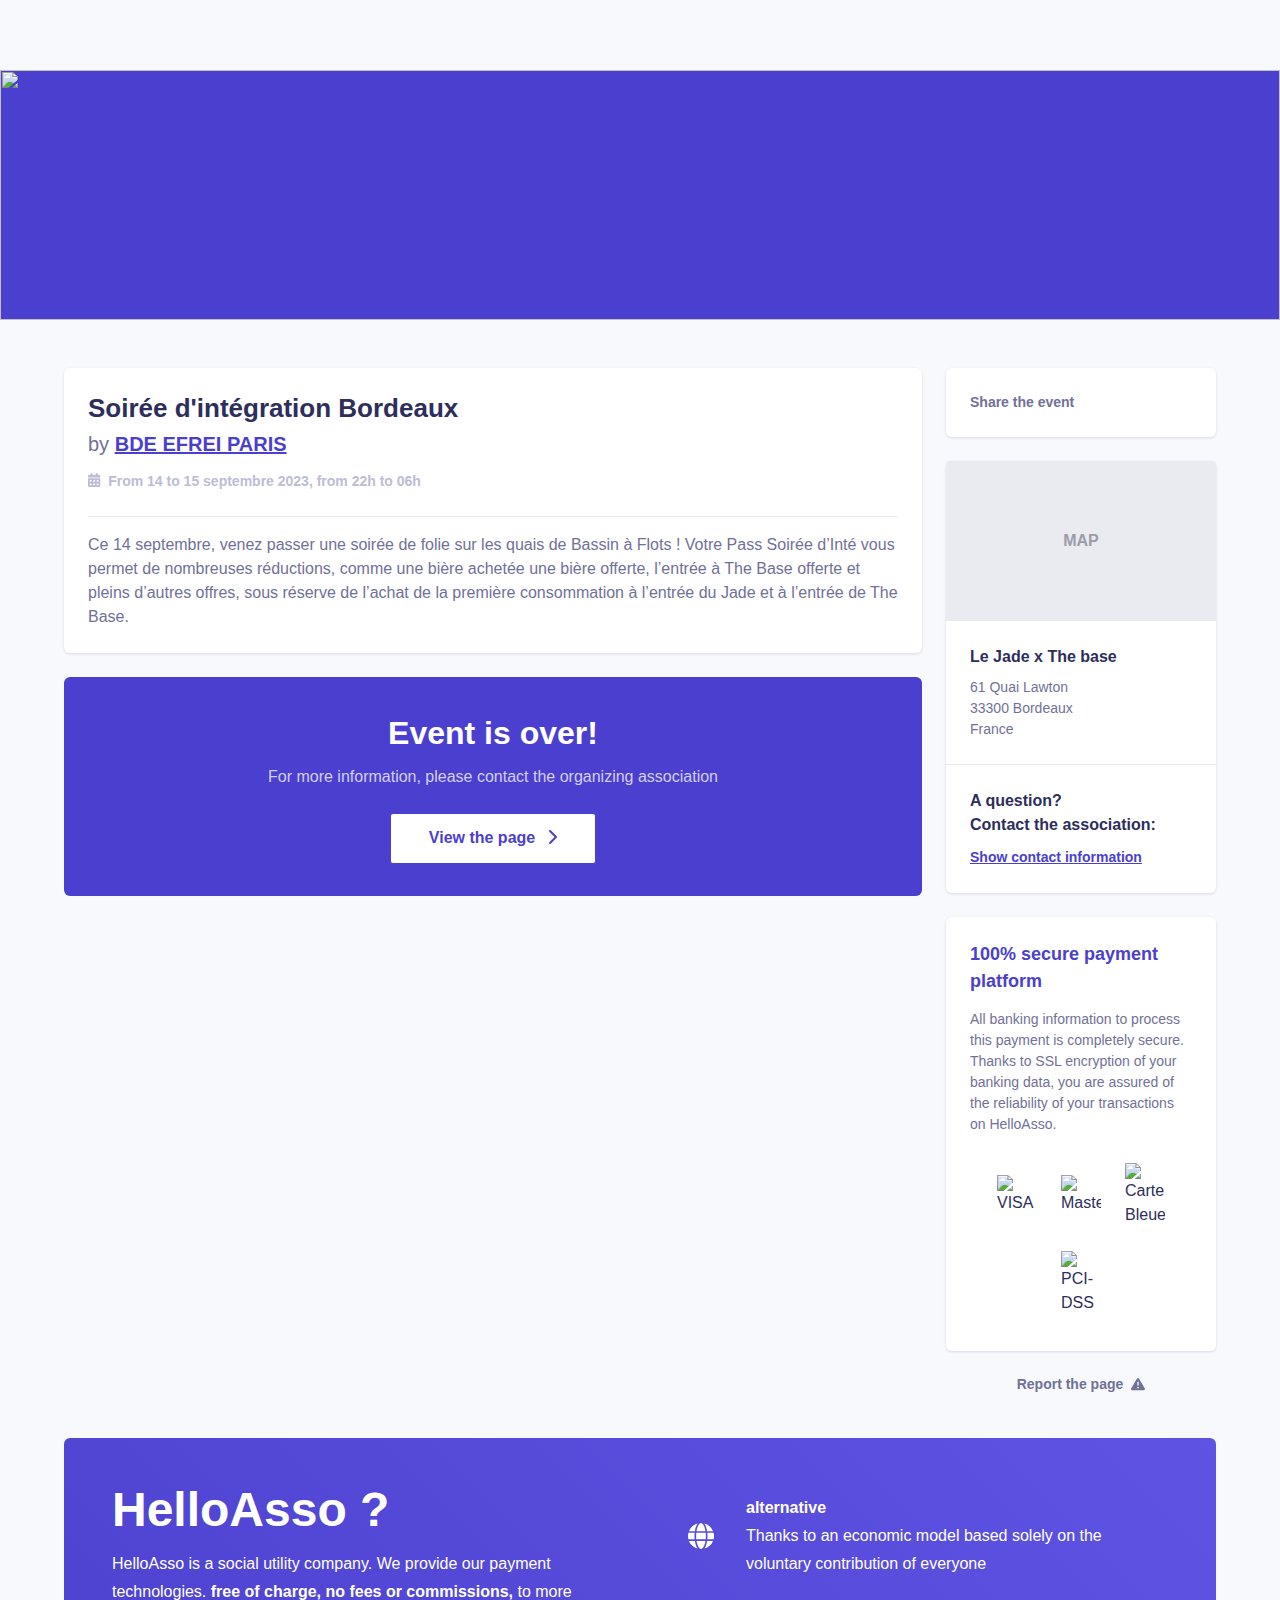
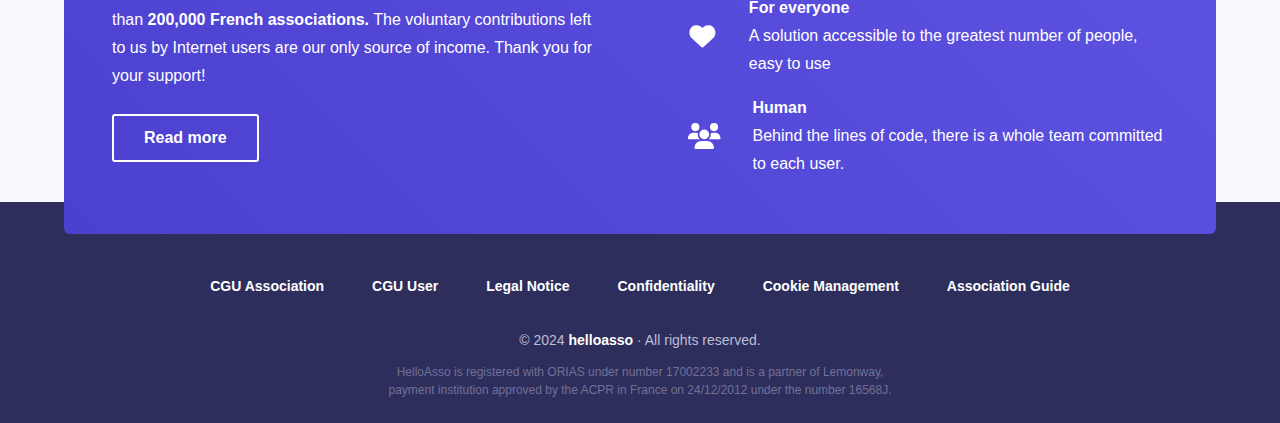
==== index.html @ 0f5b5408 "index helloassoc" ====
<!doctype html>
<html data-n-head-ssr lang="fr" style="--ha-color-primary: hsl(245, 60%, 53%);--ha-color-primary-h: 245;--ha-color-primary-s: 60%;--ha-color-primary-l: 53%;" data-n-head="%7B%22lang%22:%7B%22ssr%22:%22fr%22%7D,%22style%22:%7B%22ssr%22:%22--ha-color-primary:%20hsl(245,%2060%25,%2053%25);--ha-color-primary-h:%20245;--ha-color-primary-s:%2060%25;--ha-color-primary-l:%2053%25;%22%7D%7D">
  
<!-- Mirrored from www.helloasso.com/associations/bde-efrei-paris/evenements/soiree-d-integration-bordeaux/ by HTTrack Website Copier/3.x [XR&CO'2014], Tue, 12 Mar 2024 09:02:10 GMT -->
<!-- Added by HTTrack --><meta http-equiv="content-type" content="text/html;charset=utf-8" /><!-- /Added by HTTrack -->
<head >
    <meta data-n-head="ssr" charset="utf-8"><meta data-n-head="ssr" httpEquiv="X-UA-Compatible" content="chrome=1, ie=edge"><meta data-n-head="ssr" name="viewport" content="width=device-width, initial-scale=1"><meta data-n-head="ssr" name="author" content="HelloAsso"><meta data-n-head="ssr" property="og:site_name" content="HelloAsso"><meta data-n-head="ssr" property="og:type" content="website"><meta data-n-head="ssr" property="og:locale" content="fr_FR"><meta data-n-head="ssr" data-hid="og:image:width" property="og:image:width" content="1200"><meta data-n-head="ssr" data-hid="og:image:height" property="og:image:height" content="630"><meta data-n-head="ssr" name="twitter:site" content="@helloasso"><meta data-n-head="ssr" name="twitter:card" content="summary_large_image"><meta data-n-head="ssr" name="viewport" content="width=device-width, initial-scale=1"><meta data-n-head="ssr" data-hid="description" name="description" content="Fête organisé·e par BDE EFREI PARIS à Bordeaux - Ce 14 septembre, venez passer une soirée de folie sur les quais de Bassin à Flots ! Votre Pass Soirée d’Inté vous permet de nombreuses réductions, comme une bière achetée une bière offerte, l’entrée à The Base offerte et pleins d’autres offres, sous réserve de l’achat de la première consommation à l’entrée du Jade et à l’entrée de The Base."><meta data-n-head="ssr" data-hid="robots" name="robots" content="unavailable_after: 2023-09-15"><meta data-n-head="ssr" data-hid="og:image" property="og:image" content="../../../../../cdn.helloasso.com/img/photos/evenements/croppedimage-862cb39d24d046a0b7686a64a38519c78629.png?resize=fill:500:360"><meta data-n-head="ssr" data-hid="og:site_name" property="og:site_name" content="HelloAsso"><meta data-n-head="ssr" data-hid="og:title" property="og:title" content="Soirée d&#x27;intégration bordeaux"><meta data-n-head="ssr" data-hid="og:type" property="og:type" content="article"><meta data-n-head="ssr" data-hid="og:url" property="og:url" content="https://www.helloasso.com/associations/bde-efrei-paris/evenements/soiree-d-integration-bordeaux"><meta data-n-head="ssr" data-hid="og:locale" property="og:locale" content="fr_FR"><meta data-n-head="ssr" data-hid="og:description" property="og:description" content="Fête organisé·e par BDE EFREI PARIS à Bordeaux - Ce 14 septembre, venez passer une soirée de folie sur les quais de Bassin à Flots ! Votre Pass Soirée d’Inté vous permet de nombreuses réductions, comme une bière achetée une bière offerte, l’entrée à The Base offerte et pleins d’autres offres, sous réserve de l’achat de la première consommation à l’entrée du Jade et à l’entrée de The Base."><meta data-n-head="ssr" data-hid="twitter:title" property="twitter:title" content="Soirée d&#x27;intégration bordeaux"><meta data-n-head="ssr" data-hid="twitter:image" property="twitter:image" content="../../../../../cdn.helloasso.com/img/photos/evenements/croppedimage-862cb39d24d046a0b7686a64a38519c78629.png?resize=fill:500:360"><title>Soirée d&#x27;intégration bordeaux</title><link data-n-head="ssr" rel="icon" href="https://www.helloasso.com/forms/favicon.ico" sizes="any"><link data-n-head="ssr" rel="icon" href="https://www.helloasso.com/forms/icon.svg" type="image/svg+xml"><link data-n-head="ssr" rel="apple-touch-icon" href="../../../../forms/apple-touch-icon.png"><link data-n-head="ssr" rel="manifest" href="https://www.helloasso.com/forms/manifest.webmanifest"><link data-n-head="ssr" rel="canonical" href="https://www.helloasso.com/associations/bde-efrei-paris/evenements/soiree-d-integration-bordeaux"><script data-n-head="ssr" data-hid="gtm-script">if(!window._gtm_init){window._gtm_init=1;(function(w,n,d,m,e,p){w[d]=(w[d]==1||n[d]=='yes'||n[d]==1||n[m]==1||(w[e]&&w[e][p]&&w[e][p]()))?1:0})(window,navigator,'doNotTrack','msDoNotTrack','external','msTrackingProtectionEnabled');(function(w,d,s,l,x,y){w[x]={};w._gtm_inject=function(i){if(w.doNotTrack||w[x][i])return;w[x][i]=1;w[l]=w[l]||[];w[l].push({'gtm.start':new Date().getTime(),event:'gtm.js'});var f=d.getElementsByTagName(s)[0],j=d.createElement(s);j.async=true;j.src='../../../../../www.googletagmanager.com/gtm5445.html?id='+i;f.parentNode.insertBefore(j,f);};w[y]('GTM-MK78CRC')})(window,document,'script','dataLayer','_gtm_ids','_gtm_inject')}</script><script data-n-head="nuxt-jsonld" data-hid="nuxt-jsonld--4b108649" type="application/ld+json">{"@context":"http://schema.org","@graph":[{"@context":"http://schema.org","@type":"Organization","url":"https://www.helloasso.com","logo":"https://www.helloasso.com/forms/helloasso-logo.png","name":"HelloAsso","sameAs":["https://www.facebook.com/helloasso","https://twitter.com/helloasso","https://www.youtube.com/channel/UCYz5xk40Yayisba7qTjHAdQ"]},{"@type":"Event","id":"https://www.helloasso.com/associations/bde-efrei-paris/evenements/soiree-d-integration-bordeaux","url":"https://www.helloasso.com/associations/bde-efrei-paris/evenements/soiree-d-integration-bordeaux","logo":"https://cdn.helloasso.com/img/photos/evenements/croppedimage-862cb39d24d046a0b7686a64a38519c7.png?resize=fill:500:360","description":"Ce 14 septembre, venez passer une soirée de folie sur les quais de Bassin à Flots ! Votre Pass Soirée d’Inté vous permet de nombreuses réductions, comme une bière achetée une bière offerte, l’entrée à The Base offerte et pleins d’autres offres, sous réserve de l’achat de la première consommation à l’entrée du Jade et à l’entrée de The Base.","name":"Soirée d'intégration Bordeaux","organizer":{"@type":"Organization","name":"BDE EFREI PARIS","url":"https://www.helloasso.com/associations/bde-efrei-paris"},"offers":{"@type":"AggregateOffer","url":"https://www.helloasso.com/associations/bde-efrei-paris/evenements/soiree-d-integration-bordeaux","price":"5","priceCurrency":"Eur","availabilityStarts":"2023-08-31T19:00:00+02:00","availabilityEnds":"2023-09-15T00:10:00+02:00","validFrom":"2023-08-31T19:00:00+02:00","offers":[{"url":"https://www.helloasso.com/associations/bde-efrei-paris/evenements/soiree-d-integration-bordeaux","name":"Pass soirée d'inté","price":"5","priceCurrency":"Eur"}]},"startDate":"2023-09-14T22:00:00+02:00","endDate":"2023-09-15T06:00:00+02:00","location":{"@type":"Place","name":"Le Jade x The base","address":{"@type":"PostalAddress","streetAddress":"61 Quai Lawton","addressLocality":"Bordeaux","postalCode":"33300","addressCountry":"FRA"}}}]}</script><link rel="preload" href="../../../../forms/6d747b5.js" as="script"><link rel="preload" href="../../../../forms/d47e587.js" as="script"><link rel="preload" href="../../../../forms/4801d4e.js" as="script"><link rel="preload" href="../../../../forms/d8c7155.js" as="script"><link rel="preload" href="../../../../forms/3235d75.js" as="script"><link rel="preload" href="../../../../forms/966b8e4.js" as="script"><style data-vue-ssr-id="4f3062b5:0 0fe35426:0 381a0f1a:0 677119f9:0 c81e33c4:0 4f2941ce:0 e1a9c822:0 60234a0e:0 1167a358:0 2dea8f84:0 52c792cc:0 cd70b012:0 4fdde3ae:0 24211f16:0 42c4661e:0 31e07f30:0 bf9f5300:0 80791d3c:0 ce24338e:0 560e3b7d:0 707a96ab:0 3a63c49d:0 14f77181:0 246967af:0 fa87f8de:0 5cacfaec:0 d071598c:0 6173f11c:0">/*!
 * Cropper.js v1.6.1
 * https://fengyuanchen.github.io/cropperjs
 *
 * Copyright 2015-present Chen Fengyuan
 * Released under the MIT license
 *
 * Date: 2023-09-17T03:44:17.565Z
 */.cropper-container{direction:ltr;font-size:0;line-height:0;position:relative;-ms-touch-action:none;touch-action:none;-webkit-user-select:none;-moz-user-select:none;-ms-user-select:none;user-select:none}.cropper-container img{-webkit-backface-visibility:hidden;backface-visibility:hidden;display:block;height:100%;image-orientation:0deg;max-height:none!important;max-width:none!important;min-height:0!important;min-width:0!important;width:100%}.cropper-canvas,.cropper-crop-box,.cropper-drag-box,.cropper-modal,.cropper-wrap-box{bottom:0;left:0;position:absolute;right:0;top:0}.cropper-canvas,.cropper-wrap-box{overflow:hidden}.cropper-drag-box{background-color:#fff;opacity:0}.cropper-modal{background-color:#000;opacity:.5}.cropper-view-box{display:block;height:100%;outline:1px solid #39f;outline-color:rgba(51,153,255,.75);overflow:hidden;width:100%}.cropper-dashed{border:0 dashed #eee;display:block;opacity:.5;position:absolute}.cropper-dashed.dashed-h{border-bottom-width:1px;border-top-width:1px;height:33.33333%;left:0;top:33.33333%;width:100%}.cropper-dashed.dashed-v{border-left-width:1px;border-right-width:1px;height:100%;left:33.33333%;top:0;width:33.33333%}.cropper-center{display:block;height:0;left:50%;opacity:.75;position:absolute;top:50%;width:0}.cropper-center:after,.cropper-center:before{background-color:#eee;content:" ";display:block;position:absolute}.cropper-center:before{height:1px;left:-3px;top:0;width:7px}.cropper-center:after{height:7px;left:0;top:-3px;width:1px}.cropper-face,.cropper-line,.cropper-point{display:block;height:100%;opacity:.1;position:absolute;width:100%}.cropper-face{background-color:#fff;left:0;top:0}.cropper-line{background-color:#39f}.cropper-line.line-e{cursor:ew-resize;right:-3px;top:0;width:5px}.cropper-line.line-n{cursor:ns-resize;height:5px;left:0;top:-3px}.cropper-line.line-w{cursor:ew-resize;left:-3px;top:0;width:5px}.cropper-line.line-s{bottom:-3px;cursor:ns-resize;height:5px;left:0}.cropper-point{background-color:#39f;height:5px;opacity:.75;width:5px}.cropper-point.point-e{cursor:ew-resize;margin-top:-3px;right:-3px;top:50%}.cropper-point.point-n{cursor:ns-resize;left:50%;margin-left:-3px;top:-3px}.cropper-point.point-w{cursor:ew-resize;left:-3px;margin-top:-3px;top:50%}.cropper-point.point-s{bottom:-3px;cursor:s-resize;left:50%;margin-left:-3px}.cropper-point.point-ne{cursor:nesw-resize;right:-3px;top:-3px}.cropper-point.point-nw{cursor:nwse-resize;left:-3px;top:-3px}.cropper-point.point-sw{bottom:-3px;cursor:nesw-resize;left:-3px}.cropper-point.point-se{bottom:-3px;cursor:nwse-resize;height:20px;opacity:1;right:-3px;width:20px}@media (min-width:768px){.cropper-point.point-se{height:15px;width:15px}}@media (min-width:992px){.cropper-point.point-se{height:10px;width:10px}}@media (min-width:1200px){.cropper-point.point-se{height:5px;opacity:.75;width:5px}}.cropper-point.point-se:before{background-color:#39f;bottom:-50%;content:" ";display:block;height:200%;opacity:0;position:absolute;right:-50%;width:200%}.cropper-invisible{opacity:0}.cropper-bg{background-image:url("[data-uri]")}.cropper-hide{display:block;height:0;position:absolute;width:0}.cropper-hidden{display:none!important}.cropper-move{cursor:move}.cropper-crop{cursor:crosshair}.cropper-disabled .cropper-drag-box,.cropper-disabled .cropper-face,.cropper-disabled .cropper-line,.cropper-disabled .cropper-point{cursor:not-allowed}
@font-face{font-display:swap;font-family:"Open Sans";font-style:normal;font-weight:400;src:local("Open Sans Regular"),local("Open Sans-Regular"),url(https://www.helloasso.com/forms/fonts/400.f57a62e.woff2) format("woff2"),url(https://www.helloasso.com/forms/fonts/400.347639e.woff) format("woff")}@font-face{font-display:swap;font-family:"Open Sans";font-style:italic;font-weight:400;src:local("Open Sans Regular italic"),local("Open Sans-Regularitalic"),url(https://www.helloasso.com/forms/fonts/400italic.bb91531.woff2) format("woff2"),url(https://www.helloasso.com/forms/fonts/400italic.56bdf84.woff) format("woff")}@font-face{font-display:swap;font-family:"Open Sans";font-style:normal;font-weight:600;src:local("Open Sans SemiBold"),local("Open Sans-SemiBold"),url(https://www.helloasso.com/forms/fonts/600.9526470.woff2) format("woff2"),url(https://www.helloasso.com/forms/fonts/600.7e06644.woff) format("woff")}@font-face{font-display:swap;font-family:"Open Sans";font-style:italic;font-weight:600;src:local("Open Sans SemiBold italic"),local("Open Sans-SemiBolditalic"),url(https://www.helloasso.com/forms/fonts/600italic.cc4bf5b.woff2) format("woff2"),url(https://www.helloasso.com/forms/fonts/600italic.8d513ad.woff) format("woff")}@font-face{font-display:swap;font-family:"Open Sans";font-style:normal;font-weight:700;src:local("Open Sans Bold"),local("Open Sans-Bold"),url(https://www.helloasso.com/forms/fonts/700.92425c6.woff2) format("woff2"),url(https://www.helloasso.com/forms/fonts/700.f24f4bc.woff) format("woff")}@font-face{font-display:swap;font-family:"Open Sans";font-style:italic;font-weight:700;src:local("Open Sans Bold italic"),local("Open Sans-Bolditalic"),url(https://www.helloasso.com/forms/fonts/700italic.2a0783b.woff2) format("woff2"),url(https://www.helloasso.com/forms/fonts/700italic.e961bdb.woff) format("woff")}@font-face{font-display:swap;font-family:"OpenDyslexic";font-style:normal;font-weight:400;src:local("Open Sans Regular"),local("Open Sans-Regular"),url(https://www.helloasso.com/forms/fonts/OpenDyslexic-Regular.d9b06c5.otf) format("opentype")}@font-face{font-display:swap;font-family:"OpenDyslexic";font-style:normal;font-weight:700;src:local("Open Sans Regular"),local("Open Sans-Regular"),url(https://www.helloasso.com/forms/fonts/OpenDyslexic-Bold.1082cfd.otf) format("opentype")}@font-face{font-display:swap;font-family:"OpenDyslexic";font-style:italic;font-weight:400;src:local("Open Sans Regular italic"),local("Open Sans-Regularitalic"),url(https://www.helloasso.com/forms/fonts/OpenDyslexic-Italic.5ff9ce0.otf) format("opentype")}@font-face{font-display:swap;font-family:"OpenDyslexic";font-style:italic;font-weight:700;src:local("Open Sans Bold italic"),local("Open Sans-Bolditalic"),url(https://www.helloasso.com/forms/fonts/OpenDyslexic-BoldItalic.51781d5.otf) format("opentype")}
*,:after,:before{-webkit-box-sizing:border-box;box-sizing:border-box}table{border-collapse:collapse}th{text-align:inherit}ol,ul{list-style:none;padding:0}blockquote,body,dd,dl,figcaption,figure,h1,h2,h3,h4,h5,h6,li,ol,p,ul{margin:0}a{-webkit-text-decoration-skip:ink;-webkit-text-decoration:none;text-decoration:none;text-decoration-skip-ink:auto}img{max-width:100%}button,input,select,textarea{font:inherit}fieldset{border:0;margin:0;padding:0}button{background:none;border:0}::-webkit-input-placeholder{opacity:1}::-moz-placeholder{opacity:1}:-ms-input-placeholder{opacity:1}::-ms-input-placeholder{opacity:1}::placeholder{opacity:1}@font-face{font-display:swap;font-family:"Open Sans";font-style:normal;font-weight:400;src:local("Open Sans Regular"),local("Open Sans-Regular"),url(https://www.helloasso.com/forms/fonts/400.f57a62e.woff2) format("woff2"),url(https://www.helloasso.com/forms/fonts/400.347639e.woff) format("woff")}@font-face{font-display:swap;font-family:"Open Sans";font-style:italic;font-weight:400;src:local("Open Sans Regular italic"),local("Open Sans-Regularitalic"),url(https://www.helloasso.com/forms/fonts/400italic.bb91531.woff2) format("woff2"),url(https://www.helloasso.com/forms/fonts/400italic.56bdf84.woff) format("woff")}@font-face{font-display:swap;font-family:"Open Sans";font-style:normal;font-weight:600;src:local("Open Sans SemiBold"),local("Open Sans-SemiBold"),url(https://www.helloasso.com/forms/fonts/600.9526470.woff2) format("woff2"),url(https://www.helloasso.com/forms/fonts/600.7e06644.woff) format("woff")}@font-face{font-display:swap;font-family:"Open Sans";font-style:italic;font-weight:600;src:local("Open Sans SemiBold italic"),local("Open Sans-SemiBolditalic"),url(https://www.helloasso.com/forms/fonts/600italic.cc4bf5b.woff2) format("woff2"),url(https://www.helloasso.com/forms/fonts/600italic.8d513ad.woff) format("woff")}@font-face{font-display:swap;font-family:"Open Sans";font-style:normal;font-weight:700;src:local("Open Sans Bold"),local("Open Sans-Bold"),url(https://www.helloasso.com/forms/fonts/700.92425c6.woff2) format("woff2"),url(https://www.helloasso.com/forms/fonts/700.f24f4bc.woff) format("woff")}@font-face{font-display:swap;font-family:"Open Sans";font-style:italic;font-weight:700;src:local("Open Sans Bold italic"),local("Open Sans-Bolditalic"),url(https://www.helloasso.com/forms/fonts/700italic.2a0783b.woff2) format("woff2"),url(https://www.helloasso.com/forms/fonts/700italic.e961bdb.woff) format("woff")}@font-face{font-display:swap;font-family:"OpenDyslexic";font-style:normal;font-weight:400;src:local("Open Sans Regular"),local("Open Sans-Regular"),url(https://www.helloasso.com/forms/fonts/OpenDyslexic-Regular.d9b06c5.otf) format("opentype")}@font-face{font-display:swap;font-family:"OpenDyslexic";font-style:normal;font-weight:700;src:local("Open Sans Regular"),local("Open Sans-Regular"),url(https://www.helloasso.com/forms/fonts/OpenDyslexic-Bold.1082cfd.otf) format("opentype")}@font-face{font-display:swap;font-family:"OpenDyslexic";font-style:italic;font-weight:400;src:local("Open Sans Regular italic"),local("Open Sans-Regularitalic"),url(https://www.helloasso.com/forms/fonts/OpenDyslexic-Italic.5ff9ce0.otf) format("opentype")}@font-face{font-display:swap;font-family:"OpenDyslexic";font-style:italic;font-weight:700;src:local("Open Sans Bold italic"),local("Open Sans-Bolditalic"),url(https://www.helloasso.com/forms/fonts/OpenDyslexic-BoldItalic.51781d5.otf) format("opentype")}body{background:#f7f9fd;background:var(--ha-color-background);color:#2d2e5c;color:var(--ha-color-text);font-family:"Open Sans","Segoe UI","HelveticaNeue-Light","Helvetica Neue Light","Helvetica Neue",Helvetica,Arial,sans-serif;font-size:1rem;font-weight:400;line-height:1.5;min-height:100vh}.openDyslexic{font-family:"OpenDyslexic","Open Sans","Segoe UI","HelveticaNeue-Light","Helvetica Neue Light","Helvetica Neue",Helvetica,Arial,sans-serif}header.header+main{padding-top:var(--header-height)}.HeaderSearch-Open{overflow:hidden}.HeaderSearch-Open #axeptio_overlay{display:none}.h1,.h2,.h3,.h4,.h5,.h6,h1,h2,h3,h4,h5,h6{font-weight:600}.h1,h1{font-size:2rem}.h1,.h2,h1,h2{margin-bottom:.5em}.h2,h2{font-size:1.625rem}.h3,h3{font-size:1.25rem}.h3,.h4,h3,h4{margin-bottom:.75em}.h4,h4{font-size:1.125rem}.h5,h5{font-size:1rem;margin-bottom:.75em}.h6,h6{font-size:.875rem}.h6,h6,p{margin-bottom:1em}p{color:#717198;color:var(--ha-color-text-light)}p a{font-weight:600}p a,p a:active,p a:focus,p a:hover{color:#4ad38a;color:var(--ha-color-primary)}p a:active,p a:focus,p a:hover{outline:0;-webkit-text-decoration:underline;text-decoration:underline}a,a:active,a:focus,a:hover{color:inherit}strong{font-weight:700}em{font-weight:400}sup{color:currentColor;margin-left:.25rem;vertical-align:top}legend{color:#717198;color:var(--ha-color-text-light);font-size:.875rem;font-weight:600;margin-bottom:.5rem;padding:0}.label-help{display:block;font-size:.875rem;font-style:italic;font-weight:400}.visually-hidden{clip:rect(0 0 0 0);-webkit-clip-path:inset(100%);clip-path:inset(100%);height:1px;overflow:hidden;position:absolute;white-space:nowrap;width:1px}@media(prefers-reduced-motion:reduce){*,:after,:before{-webkit-animation-duration:.001ms!important;animation-duration:.001ms!important;-webkit-animation-iteration-count:1!important;animation-iteration-count:1!important;scroll-behavior:auto!important;-webkit-transition-duration:.001ms!important;transition-duration:.001ms!important}}:root{--ha-color-primary:#4ad38a;--ha-color-primary-h:148;--ha-color-primary-s:61%;--ha-color-primary-l:56%;--ha-color-secondary:#9fbdf9;--ha-color-secondary-h:220;--ha-color-secondary-s:88%;--ha-color-secondary-l:80%;--ha-color-text:#2d2e5c;--ha-color-text-h:239;--ha-color-text-s:34%;--ha-color-text-l:27%;--ha-color-text-light:#717198;--ha-color-text-light-h:240;--ha-color-text-light-s:16%;--ha-color-text-light-l:52%;--ha-color-text-lightest:#bdbdd6;--ha-color-text-lightest-h:240;--ha-color-text-lightest-s:24%;--ha-color-text-lightest-l:79%;--ha-color-text-disabled:#9a9da7;--ha-color-text-disabled-h:227;--ha-color-text-disabled-s:7%;--ha-color-text-disabled-l:63%;--ha-color-border:#d3d7df;--ha-color-border-h:217;--ha-color-border-s:16%;--ha-color-border-l:85%;--ha-color-info:#54c2fc;--ha-color-info-h:201;--ha-color-info-s:97%;--ha-color-info-l:66%;--ha-color-success:#51bd7c;--ha-color-success-h:144;--ha-color-success-s:45%;--ha-color-success-l:53%;--ha-color-warning:#ff9e66;--ha-color-warning-h:22;--ha-color-warning-s:100%;--ha-color-warning-l:70%;--ha-color-danger:#f45252;--ha-color-danger-h:0;--ha-color-danger-s:88%;--ha-color-danger-l:64%;--ha-color-accent-lagoon:#6ce4d6;--ha-color-accent-lagoon-h:173;--ha-color-accent-lagoon-s:69%;--ha-color-accent-lagoon-l:66%;--ha-color-accent-iris:#4b3fcf;--ha-color-accent-iris-h:245;--ha-color-accent-iris-s:60%;--ha-color-accent-iris-l:53%;--ha-color-accent-retrowave:#e882e8;--ha-color-accent-retrowave-h:300;--ha-color-accent-retrowave-s:69%;--ha-color-accent-retrowave-l:71%;--ha-color-accent-dusk:#ff775c;--ha-color-accent-dusk-h:10;--ha-color-accent-dusk-s:100%;--ha-color-accent-dusk-l:68%;--ha-color-accent-desert:#ffbe57;--ha-color-accent-desert-h:37;--ha-color-accent-desert-s:100%;--ha-color-accent-desert-l:67%;--ha-color-accent-sunlight:#f7ec97;--ha-color-accent-sunlight-h:53;--ha-color-accent-sunlight-s:86%;--ha-color-accent-sunlight-l:78%;--ha-color-background:#f7f9fd;--ha-color-background-h:216;--ha-color-background-s:56%;--ha-color-background-l:98%;--ha-color-background-disabled:#eaeaf1;--ha-color-background-disabled-h:240;--ha-color-background-disabled-s:19%;--ha-color-background-disabled-l:93%;--ha-color-mint:#4ad38a;--ha-color-mint-h:148;--ha-color-mint-s:61%;--ha-color-mint-l:56%;--ha-color-dream:#9fbdf9;--ha-color-dream-h:220;--ha-color-dream-s:88%;--ha-color-dream-l:80%;--ha-color-white:#fff;--ha-color-white-h:0;--ha-color-white-s:0%;--ha-color-white-l:100%;--ha-color-black:#000;--ha-color-black-h:0;--ha-color-black-s:0%;--ha-color-black-l:0%;--ha-color-midnight:#2d2e5c;--ha-color-midnight-h:239;--ha-color-midnight-s:34%;--ha-color-midnight-l:27%;--ha-color-storm:#717198;--ha-color-storm-h:240;--ha-color-storm-s:16%;--ha-color-storm-l:52%;--ha-color-flint:#bdbdd6;--ha-color-flint-h:240;--ha-color-flint-s:24%;--ha-color-flint-l:79%;--ha-color-dust:#9a9da7;--ha-color-dust-h:227;--ha-color-dust-s:7%;--ha-color-dust-l:63%;--ha-color-silver:#d3d7df;--ha-color-silver-h:217;--ha-color-silver-s:16%;--ha-color-silver-l:85%;--ha-color-sapphire:#54c2fc;--ha-color-sapphire-h:201;--ha-color-sapphire-s:97%;--ha-color-sapphire-l:66%;--ha-color-emerald:#51bd7c;--ha-color-emerald-h:144;--ha-color-emerald-s:45%;--ha-color-emerald-l:53%;--ha-color-gold:#ff9e66;--ha-color-gold-h:22;--ha-color-gold-s:100%;--ha-color-gold-l:70%;--ha-color-ruby:#f45252;--ha-color-ruby-h:0;--ha-color-ruby-s:88%;--ha-color-ruby-l:64%;--ha-color-lagoon:#6ce4d6;--ha-color-lagoon-h:173;--ha-color-lagoon-s:69%;--ha-color-lagoon-l:66%;--ha-color-iris:#4b3fcf;--ha-color-iris-h:245;--ha-color-iris-s:60%;--ha-color-iris-l:53%;--ha-color-retrowave:#e882e8;--ha-color-retrowave-h:300;--ha-color-retrowave-s:69%;--ha-color-retrowave-l:71%;--ha-color-dusk:#ff775c;--ha-color-dusk-h:10;--ha-color-dusk-s:100%;--ha-color-dusk-l:68%;--ha-color-desert:#ffbe57;--ha-color-desert-h:37;--ha-color-desert-s:100%;--ha-color-desert-l:67%;--ha-color-sunlight:#f7ec97;--ha-color-sunlight-h:53;--ha-color-sunlight-s:86%;--ha-color-sunlight-l:78%;--ha-color-air:#f7f9fd;--ha-color-air-h:216;--ha-color-air-s:56%;--ha-color-air-l:98%;--ha-color-pearl:#eaeaf1;--ha-color-pearl-h:240;--ha-color-pearl-s:19%;--ha-color-pearl-l:93%}:root body.contrasted-colors{--ha-color-primary:#1e7b49;--ha-color-primary-h:148;--ha-color-primary-s:61%;--ha-color-primary-l:30%;--ha-color-secondary:#9fbdf9;--ha-color-secondary-h:220;--ha-color-secondary-s:88%;--ha-color-secondary-l:80%;--ha-color-text:#2d2e5c;--ha-color-text-h:239;--ha-color-text-s:34%;--ha-color-text-l:27%;--ha-color-text-light:#717198;--ha-color-text-light-h:240;--ha-color-text-light-s:16%;--ha-color-text-light-l:52%;--ha-color-text-lightest:#7171a8;--ha-color-text-lightest-h:240;--ha-color-text-lightest-s:24%;--ha-color-text-lightest-l:55%;--ha-color-text-disabled:#6b6e7b;--ha-color-text-disabled-h:227;--ha-color-text-disabled-s:7%;--ha-color-text-disabled-l:45%;--ha-color-border:#566276;--ha-color-border-h:217;--ha-color-border-s:16%;--ha-color-border-l:40%;--ha-color-info:#0373b0;--ha-color-info-h:201;--ha-color-info-s:97%;--ha-color-info-l:35%;--ha-color-success:#2a6f46;--ha-color-success-h:144;--ha-color-success-s:45%;--ha-color-success-l:30%;--ha-color-warning:#cc4b00;--ha-color-warning-h:22;--ha-color-warning-s:100%;--ha-color-warning-l:40%;--ha-color-danger:#eb0f0f;--ha-color-danger-h:0;--ha-color-danger-s:88%;--ha-color-danger-l:49%;--ha-color-accent-lagoon:#188175;--ha-color-accent-lagoon-h:173;--ha-color-accent-lagoon-s:69%;--ha-color-accent-lagoon-l:30%;--ha-color-accent-iris:#261f7a;--ha-color-accent-iris-h:245;--ha-color-accent-iris-s:60%;--ha-color-accent-iris-l:30%;--ha-color-accent-retrowave:#ac20ac;--ha-color-accent-retrowave-h:300;--ha-color-accent-retrowave-s:69%;--ha-color-accent-retrowave-l:40%;--ha-color-accent-dusk:#c20;--ha-color-accent-dusk-h:10;--ha-color-accent-dusk-s:100%;--ha-color-accent-dusk-l:40%;--ha-color-accent-desert:#995e00;--ha-color-accent-desert-h:37;--ha-color-accent-desert-s:100%;--ha-color-accent-desert-l:30%;--ha-color-accent-sunlight:#776a09;--ha-color-accent-sunlight-h:53;--ha-color-accent-sunlight-s:86%;--ha-color-accent-sunlight-l:25%;--ha-color-background:#f7f9fd;--ha-color-background-h:216;--ha-color-background-s:56%;--ha-color-background-l:98%;--ha-color-background-disabled:#eaeaf1;--ha-color-background-disabled-h:240;--ha-color-background-disabled-s:19%;--ha-color-background-disabled-l:93%;--ha-color-mint:#1e7b49;--ha-color-mint-h:148;--ha-color-mint-s:61%;--ha-color-mint-l:30%;--ha-color-dream:#9fbdf9;--ha-color-dream-h:220;--ha-color-dream-s:88%;--ha-color-dream-l:80%;--ha-color-white:#fff;--ha-color-white-h:0;--ha-color-white-s:0%;--ha-color-white-l:100%;--ha-color-black:#000;--ha-color-black-h:0;--ha-color-black-s:0%;--ha-color-black-l:0%;--ha-color-midnight:#2d2e5c;--ha-color-midnight-h:239;--ha-color-midnight-s:34%;--ha-color-midnight-l:27%;--ha-color-storm:#717198;--ha-color-storm-h:240;--ha-color-storm-s:16%;--ha-color-storm-l:52%;--ha-color-flint:#7171a8;--ha-color-flint-h:240;--ha-color-flint-s:24%;--ha-color-flint-l:55%;--ha-color-dust:#6b6e7b;--ha-color-dust-h:227;--ha-color-dust-s:7%;--ha-color-dust-l:45%;--ha-color-silver:#566276;--ha-color-silver-h:217;--ha-color-silver-s:16%;--ha-color-silver-l:40%;--ha-color-sapphire:#0373b0;--ha-color-sapphire-h:201;--ha-color-sapphire-s:97%;--ha-color-sapphire-l:35%;--ha-color-emerald:#2a6f46;--ha-color-emerald-h:144;--ha-color-emerald-s:45%;--ha-color-emerald-l:30%;--ha-color-gold:#cc4b00;--ha-color-gold-h:22;--ha-color-gold-s:100%;--ha-color-gold-l:40%;--ha-color-ruby:#eb0f0f;--ha-color-ruby-h:0;--ha-color-ruby-s:88%;--ha-color-ruby-l:49%;--ha-color-lagoon:#188175;--ha-color-lagoon-h:173;--ha-color-lagoon-s:69%;--ha-color-lagoon-l:30%;--ha-color-iris:#261f7a;--ha-color-iris-h:245;--ha-color-iris-s:60%;--ha-color-iris-l:30%;--ha-color-retrowave:#ac20ac;--ha-color-retrowave-h:300;--ha-color-retrowave-s:69%;--ha-color-retrowave-l:40%;--ha-color-dusk:#c20;--ha-color-dusk-h:10;--ha-color-dusk-s:100%;--ha-color-dusk-l:40%;--ha-color-desert:#995e00;--ha-color-desert-h:37;--ha-color-desert-s:100%;--ha-color-desert-l:30%;--ha-color-sunlight:#776a09;--ha-color-sunlight-h:53;--ha-color-sunlight-s:86%;--ha-color-sunlight-l:25%;--ha-color-air:#f7f9fd;--ha-color-air-h:216;--ha-color-air-s:56%;--ha-color-air-l:98%;--ha-color-pearl:#eaeaf1;--ha-color-pearl-h:240;--ha-color-pearl-s:19%;--ha-color-pearl-l:93%}
:root{--header-height:3.75rem}@media(min-width:900px){:root{--header-height:4.375rem}}.Container{-webkit-box-flex:1;-ms-flex-positive:1;flex-grow:1;margin:0 auto;padding-left:1.5rem;padding-right:1.5rem;position:relative;width:auto}@media(min-width:1200px){.Container{max-width:75rem}}.Container.Is-Fluid{max-width:none;width:100%}.Columns{margin-left:-.75rem;margin-right:-.75rem}@media(min-width:900px){.Columns:not(.Is-Desktop){display:-webkit-box;display:-ms-flexbox;display:flex}}@media(min-width:1200px){.Columns.Is-Desktop{display:-webkit-box;display:-ms-flexbox;display:flex}}.Columns.Is-Mobile{display:-webkit-box;display:-ms-flexbox;display:flex}.Columns.Is-Centered{-webkit-box-pack:center;-ms-flex-pack:center;justify-content:center}.Columns.Is-Vcentered{-webkit-box-align:center;-ms-flex-align:center;align-items:center}.Columns.Is-Multiline{-ms-flex-wrap:wrap;flex-wrap:wrap}.Columns.Is-Gapless{margin-left:0;margin-right:0;margin-top:0}.Columns.Is-Gapless:last-child{margin-bottom:0}.Columns.Is-Gapless:not(:last-child){margin-bottom:1.5rem}.Columns.Is-Gapless>.Column{margin:0;padding:0}.Column{-ms-flex-preferred-size:0;-webkit-box-flex:1;-ms-flex-positive:1;-ms-flex-negative:1;display:block;flex-basis:0;flex-grow:1;flex-shrink:1;padding-left:.75rem;padding-right:.75rem}@media(min-width:900px){.Column.Is-Full,.Column.Is-Narrow{-webkit-box-flex:0;-ms-flex:none;flex:none}.Column.Is-Full{width:100%}.Column.Is-Three-Quarters{-webkit-box-flex:0;-ms-flex:none;flex:none;width:75%}.Column.Is-Two-Thirds{width:66.6666%}.Column.Is-Half,.Column.Is-Two-Thirds{-webkit-box-flex:0;-ms-flex:none;flex:none}.Column.Is-Half{width:50%}.Column.Is-One-Third{-webkit-box-flex:0;-ms-flex:none;flex:none;width:33.3333%}.Column.Is-One-Quarter{-webkit-box-flex:0;-ms-flex:none;flex:none;width:25%}.Column.Is-One-Fifth{-webkit-box-flex:0;-ms-flex:none;flex:none;width:20%}.Column.Is-Two-Fifths{-webkit-box-flex:0;-ms-flex:none;flex:none;width:40%}.Column.Is-Three-Fifths{-webkit-box-flex:0;-ms-flex:none;flex:none;width:60%}.Column.Is-Four-Fifths{-webkit-box-flex:0;-ms-flex:none;flex:none;width:80%}}.Columns.Is-Mobile>.Column.Is-Full,.Columns.Is-Mobile>.Column.Is-Narrow{-webkit-box-flex:0;-ms-flex:none;flex:none}.Columns.Is-Mobile>.Column.Is-Full{width:100%}.Columns.Is-Mobile>.Column.Is-Three-Quarters{-webkit-box-flex:0;-ms-flex:none;flex:none;width:75%}.Columns.Is-Mobile>.Column.Is-Two-Thirds{-webkit-box-flex:0;-ms-flex:none;flex:none;width:66.6666%}.Columns.Is-Mobile>.Column.Is-Half{-webkit-box-flex:0;-ms-flex:none;flex:none;width:50%}.Columns.Is-Mobile>.Column.Is-One-Third{-webkit-box-flex:0;-ms-flex:none;flex:none;width:33.3333%}.Columns.Is-Mobile>.Column.Is-One-Quarter{-webkit-box-flex:0;-ms-flex:none;flex:none;width:25%}.Columns.Is-Mobile>.Column.Is-One-Fifth{-webkit-box-flex:0;-ms-flex:none;flex:none;width:20%}.Columns.Is-Mobile>.Column.Is-Two-Fifths{-webkit-box-flex:0;-ms-flex:none;flex:none;width:40%}.Columns.Is-Mobile>.Column.Is-Three-Fifths{-webkit-box-flex:0;-ms-flex:none;flex:none;width:60%}.Columns.Is-Mobile>.Column.Is-Four-Fifths{-webkit-box-flex:0;-ms-flex:none;flex:none;width:80%}.Oblong{border-radius:666px;position:absolute;z-index:-1}.OblongRef{position:relative}.Oblong-Iris{background-color:var(--ha-color-primary)}.Oblong-IrisLight{background-color:hsla(var(--ha-color-primary-h) var(--ha-color-primary-s) var(--ha-color-primary-l)/5%)}.Oblong-Mint{background-color:var(--ha-color-secondary)}.Oblong-Desert{background-color:var(--ha-color-accent-desert)}.Oblong-Retrowave{background-color:var(--ha-color-accent-retrowave)}.Oblong-Air{background-color:var(--ha-color-background)}
:host,:root{--fa-font-solid:normal 900 1em/1 "Font Awesome 6 Solid";--fa-font-regular:normal 400 1em/1 "Font Awesome 6 Regular";--fa-font-light:normal 300 1em/1 "Font Awesome 6 Light";--fa-font-thin:normal 100 1em/1 "Font Awesome 6 Thin";--fa-font-duotone:normal 900 1em/1 "Font Awesome 6 Duotone";--fa-font-sharp-solid:normal 900 1em/1 "Font Awesome 6 Sharp";--fa-font-sharp-regular:normal 400 1em/1 "Font Awesome 6 Sharp";--fa-font-sharp-light:normal 300 1em/1 "Font Awesome 6 Sharp";--fa-font-brands:normal 400 1em/1 "Font Awesome 6 Brands"}svg:not(:host).svg-inline--fa,svg:not(:root).svg-inline--fa{-webkit-box-sizing:content-box;box-sizing:content-box;overflow:visible}.svg-inline--fa{display:inline-block;display:var(--fa-display,inline-block);height:1em;overflow:visible;vertical-align:-.125em}.svg-inline--fa.fa-2xs{vertical-align:.1em}.svg-inline--fa.fa-xs{vertical-align:0}.svg-inline--fa.fa-sm{vertical-align:-.07143em}.svg-inline--fa.fa-lg{vertical-align:-.2em}.svg-inline--fa.fa-xl{vertical-align:-.25em}.svg-inline--fa.fa-2xl{vertical-align:-.3125em}.svg-inline--fa.fa-pull-left{margin-right:.3em;margin-right:var(--fa-pull-margin,.3em);width:auto}.svg-inline--fa.fa-pull-right{margin-left:.3em;margin-left:var(--fa-pull-margin,.3em);width:auto}.svg-inline--fa.fa-li{top:.25em;width:2em;width:var(--fa-li-width,2em)}.svg-inline--fa.fa-fw{width:1.25em;width:var(--fa-fw-width,1.25em)}.fa-layers svg.svg-inline--fa{bottom:0;left:0;margin:auto;position:absolute;right:0;top:0}.fa-layers-counter,.fa-layers-text{display:inline-block;position:absolute;text-align:center}.fa-layers{display:inline-block;height:1em;position:relative;text-align:center;vertical-align:-.125em;width:1em}.fa-layers svg.svg-inline--fa{-webkit-transform-origin:center center;transform-origin:center center}.fa-layers-text{left:50%;top:50%;-webkit-transform:translate(-50%,-50%);transform:translate(-50%,-50%);-webkit-transform-origin:center center;transform-origin:center center}.fa-layers-counter{background-color:#ff253a;background-color:var(--fa-counter-background-color,#ff253a);border-radius:1em;border-radius:var(--fa-counter-border-radius,1em);-webkit-box-sizing:border-box;box-sizing:border-box;color:#fff;color:var(--fa-inverse,#fff);line-height:1;line-height:var(--fa-counter-line-height,1);max-width:5em;max-width:var(--fa-counter-max-width,5em);min-width:1.5em;min-width:var(--fa-counter-min-width,1.5em);overflow:hidden;padding:.25em .5em;padding:var(--fa-counter-padding,.25em .5em);right:0;right:var(--fa-right,0);text-overflow:ellipsis;top:0;top:var(--fa-top,0);-webkit-transform:scale(.25);-webkit-transform:scale(var(--fa-counter-scale,.25));transform:scale(.25);transform:scale(var(--fa-counter-scale,.25));-webkit-transform-origin:top right;transform-origin:top right}.fa-layers-bottom-right{bottom:0;bottom:var(--fa-bottom,0);right:0;right:var(--fa-right,0);top:auto;-webkit-transform:scale(.25);-webkit-transform:scale(var(--fa-layers-scale,.25));transform:scale(.25);transform:scale(var(--fa-layers-scale,.25));-webkit-transform-origin:bottom right;transform-origin:bottom right}.fa-layers-bottom-left{bottom:0;bottom:var(--fa-bottom,0);left:0;left:var(--fa-left,0);right:auto;top:auto;-webkit-transform:scale(.25);-webkit-transform:scale(var(--fa-layers-scale,.25));transform:scale(.25);transform:scale(var(--fa-layers-scale,.25));-webkit-transform-origin:bottom left;transform-origin:bottom left}.fa-layers-top-right{right:0;right:var(--fa-right,0);top:0;top:var(--fa-top,0);-webkit-transform:scale(.25);-webkit-transform:scale(var(--fa-layers-scale,.25));transform:scale(.25);transform:scale(var(--fa-layers-scale,.25));-webkit-transform-origin:top right;transform-origin:top right}.fa-layers-top-left{left:0;left:var(--fa-left,0);right:auto;top:0;top:var(--fa-top,0);-webkit-transform:scale(.25);-webkit-transform:scale(var(--fa-layers-scale,.25));transform:scale(.25);transform:scale(var(--fa-layers-scale,.25));-webkit-transform-origin:top left;transform-origin:top left}.fa-1x{font-size:1em}.fa-2x{font-size:2em}.fa-3x{font-size:3em}.fa-4x{font-size:4em}.fa-5x{font-size:5em}.fa-6x{font-size:6em}.fa-7x{font-size:7em}.fa-8x{font-size:8em}.fa-9x{font-size:9em}.fa-10x{font-size:10em}.fa-2xs{font-size:.625em;line-height:.1em;vertical-align:.225em}.fa-xs{font-size:.75em;line-height:.08333em;vertical-align:.125em}.fa-sm{font-size:.875em;line-height:.07143em;vertical-align:.05357em}.fa-lg{font-size:1.25em;line-height:.05em;vertical-align:-.075em}.fa-xl{font-size:1.5em;line-height:.04167em;vertical-align:-.125em}.fa-2xl{font-size:2em;line-height:.03125em;vertical-align:-.1875em}.fa-fw{text-align:center;width:1.25em}.fa-ul{list-style-type:none;margin-left:2.5em;margin-left:var(--fa-li-margin,2.5em);padding-left:0}.fa-ul>li{position:relative}.fa-li{left:-2em;left:calc(var(--fa-li-width, 2em)*-1);line-height:inherit;position:absolute;text-align:center;width:2em;width:var(--fa-li-width,2em)}.fa-border{border-color:#eee;border-color:var(--fa-border-color,#eee);border-radius:.1em;border-radius:var(--fa-border-radius,.1em);border-style:solid;border-style:var(--fa-border-style,solid);border-width:.08em;border-width:var(--fa-border-width,.08em);padding:.2em .25em .15em;padding:var(--fa-border-padding,.2em .25em .15em)}.fa-pull-left{float:left;margin-right:.3em;margin-right:var(--fa-pull-margin,.3em)}.fa-pull-right{float:right;margin-left:.3em;margin-left:var(--fa-pull-margin,.3em)}.fa-beat{-webkit-animation-delay:0s;-webkit-animation-delay:var(--fa-animation-delay,0s);animation-delay:0s;animation-delay:var(--fa-animation-delay,0s);-webkit-animation-direction:normal;-webkit-animation-direction:var(--fa-animation-direction,normal);animation-direction:normal;animation-direction:var(--fa-animation-direction,normal);-webkit-animation-duration:1s;-webkit-animation-duration:var(--fa-animation-duration,1s);animation-duration:1s;animation-duration:var(--fa-animation-duration,1s);-webkit-animation-iteration-count:infinite;-webkit-animation-iteration-count:var(--fa-animation-iteration-count,infinite);animation-iteration-count:infinite;animation-iteration-count:var(--fa-animation-iteration-count,infinite);-webkit-animation-name:fa-beat;animation-name:fa-beat;-webkit-animation-timing-function:ease-in-out;-webkit-animation-timing-function:var(--fa-animation-timing,ease-in-out);animation-timing-function:ease-in-out;animation-timing-function:var(--fa-animation-timing,ease-in-out)}.fa-bounce{-webkit-animation-delay:0s;-webkit-animation-delay:var(--fa-animation-delay,0s);animation-delay:0s;animation-delay:var(--fa-animation-delay,0s);-webkit-animation-direction:normal;-webkit-animation-direction:var(--fa-animation-direction,normal);animation-direction:normal;animation-direction:var(--fa-animation-direction,normal);-webkit-animation-duration:1s;-webkit-animation-duration:var(--fa-animation-duration,1s);animation-duration:1s;animation-duration:var(--fa-animation-duration,1s);-webkit-animation-iteration-count:infinite;-webkit-animation-iteration-count:var(--fa-animation-iteration-count,infinite);animation-iteration-count:infinite;animation-iteration-count:var(--fa-animation-iteration-count,infinite);-webkit-animation-name:fa-bounce;animation-name:fa-bounce;-webkit-animation-timing-function:cubic-bezier(.28,.84,.42,1);-webkit-animation-timing-function:var(--fa-animation-timing,cubic-bezier(.28,.84,.42,1));animation-timing-function:cubic-bezier(.28,.84,.42,1);animation-timing-function:var(--fa-animation-timing,cubic-bezier(.28,.84,.42,1))}.fa-fade{-webkit-animation-iteration-count:infinite;-webkit-animation-iteration-count:var(--fa-animation-iteration-count,infinite);animation-iteration-count:infinite;animation-iteration-count:var(--fa-animation-iteration-count,infinite);-webkit-animation-name:fa-fade;animation-name:fa-fade;-webkit-animation-timing-function:cubic-bezier(.4,0,.6,1);-webkit-animation-timing-function:var(--fa-animation-timing,cubic-bezier(.4,0,.6,1));animation-timing-function:cubic-bezier(.4,0,.6,1);animation-timing-function:var(--fa-animation-timing,cubic-bezier(.4,0,.6,1))}.fa-beat-fade,.fa-fade{-webkit-animation-delay:0s;-webkit-animation-delay:var(--fa-animation-delay,0s);animation-delay:0s;animation-delay:var(--fa-animation-delay,0s);-webkit-animation-direction:normal;-webkit-animation-direction:var(--fa-animation-direction,normal);animation-direction:normal;animation-direction:var(--fa-animation-direction,normal);-webkit-animation-duration:1s;-webkit-animation-duration:var(--fa-animation-duration,1s);animation-duration:1s;animation-duration:var(--fa-animation-duration,1s)}.fa-beat-fade{-webkit-animation-iteration-count:infinite;-webkit-animation-iteration-count:var(--fa-animation-iteration-count,infinite);animation-iteration-count:infinite;animation-iteration-count:var(--fa-animation-iteration-count,infinite);-webkit-animation-name:fa-beat-fade;animation-name:fa-beat-fade;-webkit-animation-timing-function:cubic-bezier(.4,0,.6,1);-webkit-animation-timing-function:var(--fa-animation-timing,cubic-bezier(.4,0,.6,1));animation-timing-function:cubic-bezier(.4,0,.6,1);animation-timing-function:var(--fa-animation-timing,cubic-bezier(.4,0,.6,1))}.fa-flip{-webkit-animation-delay:0s;-webkit-animation-delay:var(--fa-animation-delay,0s);animation-delay:0s;animation-delay:var(--fa-animation-delay,0s);-webkit-animation-direction:normal;-webkit-animation-direction:var(--fa-animation-direction,normal);animation-direction:normal;animation-direction:var(--fa-animation-direction,normal);-webkit-animation-duration:1s;-webkit-animation-duration:var(--fa-animation-duration,1s);animation-duration:1s;animation-duration:var(--fa-animation-duration,1s);-webkit-animation-iteration-count:infinite;-webkit-animation-iteration-count:var(--fa-animation-iteration-count,infinite);animation-iteration-count:infinite;animation-iteration-count:var(--fa-animation-iteration-count,infinite);-webkit-animation-name:fa-flip;animation-name:fa-flip;-webkit-animation-timing-function:ease-in-out;-webkit-animation-timing-function:var(--fa-animation-timing,ease-in-out);animation-timing-function:ease-in-out;animation-timing-function:var(--fa-animation-timing,ease-in-out)}.fa-shake{-webkit-animation-duration:1s;-webkit-animation-duration:var(--fa-animation-duration,1s);animation-duration:1s;animation-duration:var(--fa-animation-duration,1s);-webkit-animation-iteration-count:infinite;-webkit-animation-iteration-count:var(--fa-animation-iteration-count,infinite);animation-iteration-count:infinite;animation-iteration-count:var(--fa-animation-iteration-count,infinite);-webkit-animation-name:fa-shake;animation-name:fa-shake;-webkit-animation-timing-function:linear;-webkit-animation-timing-function:var(--fa-animation-timing,linear);animation-timing-function:linear;animation-timing-function:var(--fa-animation-timing,linear)}.fa-shake,.fa-spin{-webkit-animation-delay:0s;-webkit-animation-delay:var(--fa-animation-delay,0s);animation-delay:0s;animation-delay:var(--fa-animation-delay,0s);-webkit-animation-direction:normal;-webkit-animation-direction:var(--fa-animation-direction,normal);animation-direction:normal;animation-direction:var(--fa-animation-direction,normal)}.fa-spin{-webkit-animation-duration:2s;-webkit-animation-duration:var(--fa-animation-duration,2s);animation-duration:2s;animation-duration:var(--fa-animation-duration,2s);-webkit-animation-iteration-count:infinite;-webkit-animation-iteration-count:var(--fa-animation-iteration-count,infinite);animation-iteration-count:infinite;animation-iteration-count:var(--fa-animation-iteration-count,infinite);-webkit-animation-name:fa-spin;animation-name:fa-spin;-webkit-animation-timing-function:linear;-webkit-animation-timing-function:var(--fa-animation-timing,linear);animation-timing-function:linear;animation-timing-function:var(--fa-animation-timing,linear)}.fa-spin-reverse{--fa-animation-direction:reverse}.fa-pulse,.fa-spin-pulse{-webkit-animation-direction:normal;-webkit-animation-direction:var(--fa-animation-direction,normal);animation-direction:normal;animation-direction:var(--fa-animation-direction,normal);-webkit-animation-duration:1s;-webkit-animation-duration:var(--fa-animation-duration,1s);animation-duration:1s;animation-duration:var(--fa-animation-duration,1s);-webkit-animation-iteration-count:infinite;-webkit-animation-iteration-count:var(--fa-animation-iteration-count,infinite);animation-iteration-count:infinite;animation-iteration-count:var(--fa-animation-iteration-count,infinite);-webkit-animation-name:fa-spin;animation-name:fa-spin;-webkit-animation-timing-function:steps(8);-webkit-animation-timing-function:var(--fa-animation-timing,steps(8));animation-timing-function:steps(8);animation-timing-function:var(--fa-animation-timing,steps(8))}@media (prefers-reduced-motion:reduce){.fa-beat,.fa-beat-fade,.fa-bounce,.fa-fade,.fa-flip,.fa-pulse,.fa-shake,.fa-spin,.fa-spin-pulse{-webkit-animation-delay:-1ms;animation-delay:-1ms;-webkit-animation-duration:1ms;animation-duration:1ms;-webkit-animation-iteration-count:1;animation-iteration-count:1;-webkit-transition-delay:0s;transition-delay:0s;-webkit-transition-duration:0s;transition-duration:0s}}@-webkit-keyframes fa-beat{0%,90%{-webkit-transform:scale(1);transform:scale(1)}45%{-webkit-transform:scale(1.25);-webkit-transform:scale(var(--fa-beat-scale,1.25));transform:scale(1.25);transform:scale(var(--fa-beat-scale,1.25))}}@keyframes fa-beat{0%,90%{-webkit-transform:scale(1);transform:scale(1)}45%{-webkit-transform:scale(1.25);-webkit-transform:scale(var(--fa-beat-scale,1.25));transform:scale(1.25);transform:scale(var(--fa-beat-scale,1.25))}}@-webkit-keyframes fa-bounce{0%{-webkit-transform:scale(1) translateY(0);transform:scale(1) translateY(0)}10%{-webkit-transform:scale(1.1,.9) translateY(0);-webkit-transform:scale(var(--fa-bounce-start-scale-x,1.1),var(--fa-bounce-start-scale-y,.9)) translateY(0);transform:scale(1.1,.9) translateY(0);transform:scale(var(--fa-bounce-start-scale-x,1.1),var(--fa-bounce-start-scale-y,.9)) translateY(0)}30%{-webkit-transform:scale(.9,1.1) translateY(-.5em);-webkit-transform:scale(var(--fa-bounce-jump-scale-x,.9),var(--fa-bounce-jump-scale-y,1.1)) translateY(var(--fa-bounce-height,-.5em));transform:scale(.9,1.1) translateY(-.5em);transform:scale(var(--fa-bounce-jump-scale-x,.9),var(--fa-bounce-jump-scale-y,1.1)) translateY(var(--fa-bounce-height,-.5em))}50%{-webkit-transform:scale(1.05,.95) translateY(0);-webkit-transform:scale(var(--fa-bounce-land-scale-x,1.05),var(--fa-bounce-land-scale-y,.95)) translateY(0);transform:scale(1.05,.95) translateY(0);transform:scale(var(--fa-bounce-land-scale-x,1.05),var(--fa-bounce-land-scale-y,.95)) translateY(0)}57%{-webkit-transform:scale(1) translateY(-.125em);-webkit-transform:scale(1) translateY(var(--fa-bounce-rebound,-.125em));transform:scale(1) translateY(-.125em);transform:scale(1) translateY(var(--fa-bounce-rebound,-.125em))}64%{-webkit-transform:scale(1) translateY(0);transform:scale(1) translateY(0)}to{-webkit-transform:scale(1) translateY(0);transform:scale(1) translateY(0)}}@keyframes fa-bounce{0%{-webkit-transform:scale(1) translateY(0);transform:scale(1) translateY(0)}10%{-webkit-transform:scale(1.1,.9) translateY(0);-webkit-transform:scale(var(--fa-bounce-start-scale-x,1.1),var(--fa-bounce-start-scale-y,.9)) translateY(0);transform:scale(1.1,.9) translateY(0);transform:scale(var(--fa-bounce-start-scale-x,1.1),var(--fa-bounce-start-scale-y,.9)) translateY(0)}30%{-webkit-transform:scale(.9,1.1) translateY(-.5em);-webkit-transform:scale(var(--fa-bounce-jump-scale-x,.9),var(--fa-bounce-jump-scale-y,1.1)) translateY(var(--fa-bounce-height,-.5em));transform:scale(.9,1.1) translateY(-.5em);transform:scale(var(--fa-bounce-jump-scale-x,.9),var(--fa-bounce-jump-scale-y,1.1)) translateY(var(--fa-bounce-height,-.5em))}50%{-webkit-transform:scale(1.05,.95) translateY(0);-webkit-transform:scale(var(--fa-bounce-land-scale-x,1.05),var(--fa-bounce-land-scale-y,.95)) translateY(0);transform:scale(1.05,.95) translateY(0);transform:scale(var(--fa-bounce-land-scale-x,1.05),var(--fa-bounce-land-scale-y,.95)) translateY(0)}57%{-webkit-transform:scale(1) translateY(-.125em);-webkit-transform:scale(1) translateY(var(--fa-bounce-rebound,-.125em));transform:scale(1) translateY(-.125em);transform:scale(1) translateY(var(--fa-bounce-rebound,-.125em))}64%{-webkit-transform:scale(1) translateY(0);transform:scale(1) translateY(0)}to{-webkit-transform:scale(1) translateY(0);transform:scale(1) translateY(0)}}@-webkit-keyframes fa-fade{50%{opacity:.4;opacity:var(--fa-fade-opacity,.4)}}@keyframes fa-fade{50%{opacity:.4;opacity:var(--fa-fade-opacity,.4)}}@-webkit-keyframes fa-beat-fade{0%,to{opacity:.4;opacity:var(--fa-beat-fade-opacity,.4);-webkit-transform:scale(1);transform:scale(1)}50%{opacity:1;-webkit-transform:scale(1.125);-webkit-transform:scale(var(--fa-beat-fade-scale,1.125));transform:scale(1.125);transform:scale(var(--fa-beat-fade-scale,1.125))}}@keyframes fa-beat-fade{0%,to{opacity:.4;opacity:var(--fa-beat-fade-opacity,.4);-webkit-transform:scale(1);transform:scale(1)}50%{opacity:1;-webkit-transform:scale(1.125);-webkit-transform:scale(var(--fa-beat-fade-scale,1.125));transform:scale(1.125);transform:scale(var(--fa-beat-fade-scale,1.125))}}@-webkit-keyframes fa-flip{50%{-webkit-transform:rotateY(-180deg);-webkit-transform:rotate3d(var(--fa-flip-x,0),var(--fa-flip-y,1),var(--fa-flip-z,0),var(--fa-flip-angle,-180deg));transform:rotateY(-180deg);transform:rotate3d(var(--fa-flip-x,0),var(--fa-flip-y,1),var(--fa-flip-z,0),var(--fa-flip-angle,-180deg))}}@keyframes fa-flip{50%{-webkit-transform:rotateY(-180deg);-webkit-transform:rotate3d(var(--fa-flip-x,0),var(--fa-flip-y,1),var(--fa-flip-z,0),var(--fa-flip-angle,-180deg));transform:rotateY(-180deg);transform:rotate3d(var(--fa-flip-x,0),var(--fa-flip-y,1),var(--fa-flip-z,0),var(--fa-flip-angle,-180deg))}}@-webkit-keyframes fa-shake{0%{-webkit-transform:rotate(-15deg);transform:rotate(-15deg)}4%{-webkit-transform:rotate(15deg);transform:rotate(15deg)}24%,8%{-webkit-transform:rotate(-18deg);transform:rotate(-18deg)}12%,28%{-webkit-transform:rotate(18deg);transform:rotate(18deg)}16%{-webkit-transform:rotate(-22deg);transform:rotate(-22deg)}20%{-webkit-transform:rotate(22deg);transform:rotate(22deg)}32%{-webkit-transform:rotate(-12deg);transform:rotate(-12deg)}36%{-webkit-transform:rotate(12deg);transform:rotate(12deg)}40%,to{-webkit-transform:rotate(0deg);transform:rotate(0deg)}}@keyframes fa-shake{0%{-webkit-transform:rotate(-15deg);transform:rotate(-15deg)}4%{-webkit-transform:rotate(15deg);transform:rotate(15deg)}24%,8%{-webkit-transform:rotate(-18deg);transform:rotate(-18deg)}12%,28%{-webkit-transform:rotate(18deg);transform:rotate(18deg)}16%{-webkit-transform:rotate(-22deg);transform:rotate(-22deg)}20%{-webkit-transform:rotate(22deg);transform:rotate(22deg)}32%{-webkit-transform:rotate(-12deg);transform:rotate(-12deg)}36%{-webkit-transform:rotate(12deg);transform:rotate(12deg)}40%,to{-webkit-transform:rotate(0deg);transform:rotate(0deg)}}@-webkit-keyframes fa-spin{0%{-webkit-transform:rotate(0deg);transform:rotate(0deg)}to{-webkit-transform:rotate(1turn);transform:rotate(1turn)}}@keyframes fa-spin{0%{-webkit-transform:rotate(0deg);transform:rotate(0deg)}to{-webkit-transform:rotate(1turn);transform:rotate(1turn)}}.fa-rotate-90{-webkit-transform:rotate(90deg);transform:rotate(90deg)}.fa-rotate-180{-webkit-transform:rotate(180deg);transform:rotate(180deg)}.fa-rotate-270{-webkit-transform:rotate(270deg);transform:rotate(270deg)}.fa-flip-horizontal{-webkit-transform:scaleX(-1);transform:scaleX(-1)}.fa-flip-vertical{-webkit-transform:scaleY(-1);transform:scaleY(-1)}.fa-flip-both,.fa-flip-horizontal.fa-flip-vertical{-webkit-transform:scale(-1);transform:scale(-1)}.fa-rotate-by{-webkit-transform:rotate(none);-webkit-transform:rotate(var(--fa-rotate-angle,none));transform:rotate(none);transform:rotate(var(--fa-rotate-angle,none))}.fa-stack{display:inline-block;height:2em;position:relative;vertical-align:middle;width:2.5em}.fa-stack-1x,.fa-stack-2x{bottom:0;left:0;margin:auto;position:absolute;right:0;top:0;z-index:auto;z-index:var(--fa-stack-z-index,auto)}.svg-inline--fa.fa-stack-1x{height:1em;width:1.25em}.svg-inline--fa.fa-stack-2x{height:2em;width:2.5em}.fa-inverse{color:#fff;color:var(--fa-inverse,#fff)}.fa-sr-only,.fa-sr-only-focusable:not(:focus),.sr-only,.sr-only-focusable:not(:focus){clip:rect(0,0,0,0);border-width:0;height:1px;margin:-1px;overflow:hidden;padding:0;position:absolute;white-space:nowrap;width:1px}.svg-inline--fa .fa-primary{fill:currentColor;fill:var(--fa-primary-color,currentColor);opacity:1;opacity:var(--fa-primary-opacity,1)}.svg-inline--fa .fa-secondary{fill:currentColor;fill:var(--fa-secondary-color,currentColor)}.svg-inline--fa .fa-secondary,.svg-inline--fa.fa-swap-opacity .fa-primary{opacity:.4;opacity:var(--fa-secondary-opacity,.4)}.svg-inline--fa.fa-swap-opacity .fa-secondary{opacity:1;opacity:var(--fa-primary-opacity,1)}.svg-inline--fa mask .fa-primary,.svg-inline--fa mask .fa-secondary{fill:#000}.fa-duotone.fa-inverse,.fad.fa-inverse{color:#fff;color:var(--fa-inverse,#fff)}
.leaflet-image-layer,.leaflet-layer,.leaflet-marker-icon,.leaflet-marker-shadow,.leaflet-pane,.leaflet-pane>canvas,.leaflet-pane>svg,.leaflet-tile,.leaflet-tile-container,.leaflet-zoom-box{left:0;position:absolute;top:0}.leaflet-container{overflow:hidden}.leaflet-marker-icon,.leaflet-marker-shadow,.leaflet-tile{-webkit-user-drag:none;-webkit-user-select:none;-moz-user-select:none;-ms-user-select:none;user-select:none}.leaflet-tile::-moz-selection{background:transparent}.leaflet-tile::selection{background:transparent}.leaflet-safari .leaflet-tile{image-rendering:-webkit-optimize-contrast}.leaflet-safari .leaflet-tile-container{height:1600px;-webkit-transform-origin:0 0;width:1600px}.leaflet-marker-icon,.leaflet-marker-shadow{display:block}.leaflet-container .leaflet-overlay-pane svg{max-height:none!important;max-width:none!important}.leaflet-container .leaflet-marker-pane img,.leaflet-container .leaflet-shadow-pane img,.leaflet-container .leaflet-tile,.leaflet-container .leaflet-tile-pane img,.leaflet-container img.leaflet-image-layer{max-height:none!important;max-width:none!important;padding:0;width:auto}.leaflet-container img.leaflet-tile{mix-blend-mode:plus-lighter}.leaflet-container.leaflet-touch-zoom{-ms-touch-action:pan-x pan-y;touch-action:pan-x pan-y}.leaflet-container.leaflet-touch-drag{-ms-touch-action:pinch-zoom;touch-action:none;touch-action:pinch-zoom}.leaflet-container.leaflet-touch-drag.leaflet-touch-zoom{-ms-touch-action:none;touch-action:none}.leaflet-container{-webkit-tap-highlight-color:transparent}.leaflet-container a{-webkit-tap-highlight-color:rgba(51,181,229,.4)}.leaflet-tile{-webkit-filter:inherit;filter:inherit;visibility:hidden}.leaflet-tile-loaded{visibility:inherit}.leaflet-zoom-box{-webkit-box-sizing:border-box;box-sizing:border-box;height:0;width:0;z-index:800}.leaflet-overlay-pane svg{-moz-user-select:none}.leaflet-pane{z-index:400}.leaflet-tile-pane{z-index:200}.leaflet-overlay-pane{z-index:400}.leaflet-shadow-pane{z-index:500}.leaflet-marker-pane{z-index:600}.leaflet-tooltip-pane{z-index:650}.leaflet-popup-pane{z-index:700}.leaflet-map-pane canvas{z-index:100}.leaflet-map-pane svg{z-index:200}.leaflet-vml-shape{height:1px;width:1px}.lvml{behavior:url(#default#VML);display:inline-block;position:absolute}.leaflet-control{pointer-events:visiblePainted;pointer-events:auto;position:relative;z-index:800}.leaflet-bottom,.leaflet-top{pointer-events:none;position:absolute;z-index:1000}.leaflet-top{top:0}.leaflet-right{right:0}.leaflet-bottom{bottom:0}.leaflet-left{left:0}.leaflet-control{clear:both;float:left}.leaflet-right .leaflet-control{float:right}.leaflet-top .leaflet-control{margin-top:10px}.leaflet-bottom .leaflet-control{margin-bottom:10px}.leaflet-left .leaflet-control{margin-left:10px}.leaflet-right .leaflet-control{margin-right:10px}.leaflet-fade-anim .leaflet-popup{opacity:0;-webkit-transition:opacity .2s linear;transition:opacity .2s linear}.leaflet-fade-anim .leaflet-map-pane .leaflet-popup{opacity:1}.leaflet-zoom-animated{-webkit-transform-origin:0 0;transform-origin:0 0}svg.leaflet-zoom-animated{will-change:transform}.leaflet-zoom-anim .leaflet-zoom-animated{-webkit-transition:-webkit-transform .25s cubic-bezier(0,0,.25,1);transition:-webkit-transform .25s cubic-bezier(0,0,.25,1);transition:transform .25s cubic-bezier(0,0,.25,1);transition:transform .25s cubic-bezier(0,0,.25,1),-webkit-transform .25s cubic-bezier(0,0,.25,1)}.leaflet-pan-anim .leaflet-tile,.leaflet-zoom-anim .leaflet-tile{-webkit-transition:none;transition:none}.leaflet-zoom-anim .leaflet-zoom-hide{visibility:hidden}.leaflet-interactive{cursor:pointer}.leaflet-grab{cursor:-webkit-grab;cursor:grab}.leaflet-crosshair,.leaflet-crosshair .leaflet-interactive{cursor:crosshair}.leaflet-control,.leaflet-popup-pane{cursor:auto}.leaflet-dragging .leaflet-grab,.leaflet-dragging .leaflet-grab .leaflet-interactive,.leaflet-dragging .leaflet-marker-draggable{cursor:move;cursor:-webkit-grabbing;cursor:grabbing}.leaflet-image-layer,.leaflet-marker-icon,.leaflet-marker-shadow,.leaflet-pane>svg path,.leaflet-tile-container{pointer-events:none}.leaflet-image-layer.leaflet-interactive,.leaflet-marker-icon.leaflet-interactive,.leaflet-pane>svg path.leaflet-interactive,svg.leaflet-image-layer.leaflet-interactive path{pointer-events:visiblePainted;pointer-events:auto}.leaflet-container{background:#ddd;outline-offset:1px}.leaflet-container a{color:#0078a8}.leaflet-zoom-box{background:hsla(0,0%,100%,.5);border:2px dotted #38f}.leaflet-container{font-family:"Helvetica Neue",Arial,Helvetica,sans-serif;font-size:12px;font-size:.75rem;line-height:1.5}.leaflet-bar{border-radius:4px;-webkit-box-shadow:0 1px 5px rgba(0,0,0,.65);box-shadow:0 1px 5px rgba(0,0,0,.65)}.leaflet-bar a{background-color:#fff;border-bottom:1px solid #ccc;color:#000;display:block;height:26px;line-height:26px;text-align:center;-webkit-text-decoration:none;text-decoration:none;width:26px}.leaflet-bar a,.leaflet-control-layers-toggle{background-position:50% 50%;background-repeat:no-repeat;display:block}.leaflet-bar a:focus,.leaflet-bar a:hover{background-color:#f4f4f4}.leaflet-bar a:first-child{border-top-left-radius:4px;border-top-right-radius:4px}.leaflet-bar a:last-child{border-bottom:none;border-bottom-left-radius:4px;border-bottom-right-radius:4px}.leaflet-bar a.leaflet-disabled{background-color:#f4f4f4;color:#bbb;cursor:default}.leaflet-touch .leaflet-bar a{height:30px;line-height:30px;width:30px}.leaflet-touch .leaflet-bar a:first-child{border-top-left-radius:2px;border-top-right-radius:2px}.leaflet-touch .leaflet-bar a:last-child{border-bottom-left-radius:2px;border-bottom-right-radius:2px}.leaflet-control-zoom-in,.leaflet-control-zoom-out{font:700 18px "Lucida Console",Monaco,monospace;text-indent:1px}.leaflet-touch .leaflet-control-zoom-in,.leaflet-touch .leaflet-control-zoom-out{font-size:22px}.leaflet-control-layers{background:#fff;border-radius:5px;-webkit-box-shadow:0 1px 5px rgba(0,0,0,.4);box-shadow:0 1px 5px rgba(0,0,0,.4)}.leaflet-control-layers-toggle{background-image:url([data-uri]);height:36px;width:36px}.leaflet-retina .leaflet-control-layers-toggle{background-image:url(../../../../forms/img/layers-2x.8f2c4d1.png);background-size:26px 26px}.leaflet-touch .leaflet-control-layers-toggle{height:44px;width:44px}.leaflet-control-layers .leaflet-control-layers-list,.leaflet-control-layers-expanded .leaflet-control-layers-toggle{display:none}.leaflet-control-layers-expanded .leaflet-control-layers-list{display:block;position:relative}.leaflet-control-layers-expanded{background:#fff;color:#333;padding:6px 10px 6px 6px}.leaflet-control-layers-scrollbar{overflow-x:hidden;overflow-y:scroll;padding-right:5px}.leaflet-control-layers-selector{margin-top:2px;position:relative;top:1px}.leaflet-control-layers label{display:block;font-size:13px;font-size:1.08333em}.leaflet-control-layers-separator{border-top:1px solid #ddd;height:0;margin:5px -10px 5px -6px}.leaflet-default-icon-path{background-image:url(../../../../forms/img/marker-icon.2b3e1fa.png)}.leaflet-container .leaflet-control-attribution{background:#fff;background:hsla(0,0%,100%,.8);margin:0}.leaflet-control-attribution,.leaflet-control-scale-line{color:#333;line-height:1.4;padding:0 5px}.leaflet-control-attribution a{-webkit-text-decoration:none;text-decoration:none}.leaflet-control-attribution a:focus,.leaflet-control-attribution a:hover{-webkit-text-decoration:underline;text-decoration:underline}.leaflet-attribution-flag{display:inline!important;height:.6669em;vertical-align:baseline!important;width:1em}.leaflet-left .leaflet-control-scale{margin-left:5px}.leaflet-bottom .leaflet-control-scale{margin-bottom:5px}.leaflet-control-scale-line{background:hsla(0,0%,100%,.8);border:2px solid #777;border-top:none;-webkit-box-sizing:border-box;box-sizing:border-box;line-height:1.1;padding:2px 5px 1px;text-shadow:1px 1px #fff;white-space:nowrap}.leaflet-control-scale-line:not(:first-child){border-bottom:none;border-top:2px solid #777;margin-top:-2px}.leaflet-control-scale-line:not(:first-child):not(:last-child){border-bottom:2px solid #777}.leaflet-touch .leaflet-bar,.leaflet-touch .leaflet-control-attribution,.leaflet-touch .leaflet-control-layers{-webkit-box-shadow:none;box-shadow:none}.leaflet-touch .leaflet-bar,.leaflet-touch .leaflet-control-layers{background-clip:padding-box;border:2px solid rgba(0,0,0,.2)}.leaflet-popup{margin-bottom:20px;position:absolute;text-align:center}.leaflet-popup-content-wrapper{border-radius:12px;padding:1px;text-align:left}.leaflet-popup-content{font-size:13px;font-size:1.08333em;line-height:1.3;margin:13px 24px 13px 20px;min-height:1px}.leaflet-popup-content p{margin:1.3em 0}.leaflet-popup-tip-container{height:20px;left:50%;margin-left:-20px;margin-top:-1px;overflow:hidden;pointer-events:none;position:absolute;width:40px}.leaflet-popup-tip{height:17px;margin:-10px auto 0;padding:1px;pointer-events:auto;-webkit-transform:rotate(45deg);transform:rotate(45deg);width:17px}.leaflet-popup-content-wrapper,.leaflet-popup-tip{background:#fff;-webkit-box-shadow:0 3px 14px rgba(0,0,0,.4);box-shadow:0 3px 14px rgba(0,0,0,.4);color:#333}.leaflet-container a.leaflet-popup-close-button{background:transparent;border:none;color:#757575;font:16px/24px Tahoma,Verdana,sans-serif;height:24px;position:absolute;right:0;text-align:center;-webkit-text-decoration:none;text-decoration:none;top:0;width:24px}.leaflet-container a.leaflet-popup-close-button:focus,.leaflet-container a.leaflet-popup-close-button:hover{color:#585858}.leaflet-popup-scrolled{overflow:auto}.leaflet-oldie .leaflet-popup-content-wrapper{-ms-zoom:1}.leaflet-oldie .leaflet-popup-tip{-ms-filter:"progid:DXImageTransform.Microsoft.Matrix(M11=0.70710678, M12=0.70710678, M21=-0.70710678, M22=0.70710678)";filter:progid:DXImageTransform.Microsoft.Matrix(M11=0.70710678,M12=0.70710678,M21=-0.70710678,M22=0.70710678);margin:0 auto;width:24px}.leaflet-oldie .leaflet-control-layers,.leaflet-oldie .leaflet-control-zoom,.leaflet-oldie .leaflet-popup-content-wrapper,.leaflet-oldie .leaflet-popup-tip{border:1px solid #999}.leaflet-div-icon{background:#fff;border:1px solid #666}.leaflet-tooltip{background-color:#fff;border:1px solid #fff;border-radius:3px;-webkit-box-shadow:0 1px 3px rgba(0,0,0,.4);box-shadow:0 1px 3px rgba(0,0,0,.4);color:#222;padding:6px;pointer-events:none;position:absolute;-webkit-user-select:none;-moz-user-select:none;-ms-user-select:none;user-select:none;white-space:nowrap}.leaflet-tooltip.leaflet-interactive{cursor:pointer;pointer-events:auto}.leaflet-tooltip-bottom:before,.leaflet-tooltip-left:before,.leaflet-tooltip-right:before,.leaflet-tooltip-top:before{background:transparent;border:6px solid transparent;content:"";pointer-events:none;position:absolute}.leaflet-tooltip-bottom{margin-top:6px}.leaflet-tooltip-top{margin-top:-6px}.leaflet-tooltip-bottom:before,.leaflet-tooltip-top:before{left:50%;margin-left:-6px}.leaflet-tooltip-top:before{border-top-color:#fff;bottom:0;margin-bottom:-12px}.leaflet-tooltip-bottom:before{border-bottom-color:#fff;margin-left:-6px;margin-top:-12px;top:0}.leaflet-tooltip-left{margin-left:-6px}.leaflet-tooltip-right{margin-left:6px}.leaflet-tooltip-left:before,.leaflet-tooltip-right:before{margin-top:-6px;top:50%}.leaflet-tooltip-left:before{border-left-color:#fff;margin-right:-12px;right:0}.leaflet-tooltip-right:before{border-right-color:#fff;left:0;margin-left:-12px}@media print{.leaflet-control{-webkit-print-color-adjust:exact;print-color-adjust:exact}}
main[data-v-2f94f948]{min-height:100vh;padding-top:var(--header-height)}
:root{--ha-color-primary:#4b3fcf;--ha-color-primary-h:245;--ha-color-primary-s:60%;--ha-color-primary-l:53%;--ha-color-secondary:#4ad38a;--ha-color-secondary-h:148;--ha-color-secondary-s:61%;--ha-color-secondary-l:56%;--ha-color-tertiary:#9fbdf9;--ha-color-tertiary-h:220;--ha-color-tertiary-s:88%;--ha-color-tertiary-l:80%}
.HaAccessibility--Section+.HaAccessibility--Section{margin-top:2rem}
.HaToaster--Toast{position:fixed}@media(min-width:600px){.HaToaster--Toast{max-width:22.5rem}}.HaToaster--Toast-TopLeft{left:.5rem;margin-right:.5rem;top:.5rem}.HaToaster--Toast-TopRight{margin-left:.5rem;right:.5rem;top:.5rem}.HaToaster--Toast-BottomLeft{bottom:.5rem;left:.5rem;margin-right:.5rem}.HaToaster--Toast-BottomRight{bottom:.5rem;margin-left:.5rem;right:.5rem}.HaToaster--Toast.scale-fade-enter-active,.HaToaster--Toast.scale-fade-leave-active{-webkit-transition:opacity,-webkit-transform;transition:opacity,-webkit-transform;transition:opacity,transform;transition:opacity,transform,-webkit-transform;-webkit-transition-duration:.2s;transition-duration:.2s;-webkit-transition-timing-function:ease;transition-timing-function:ease}.HaToaster--Toast.scale-fade-enter,.HaToaster--Toast.scale-fade-leave-to{opacity:0;-webkit-transform:scale(.975);transform:scale(.975)}.HaToaster--Toast.scale-fade-enter-to,.HaToaster--Toast.scale-fade-leave{opacity:1;-webkit-transform:scale(1);transform:scale(1)}.HaToaster--Toast-Fluid{max-width:none}
.PaymentForm[data-v-d18ad65a]{overflow-x:hidden}
.CampaignBanner{background-color:var(--ha-color-primary);height:11.25rem;margin-bottom:1.5rem;position:relative}@media(min-width:900px){.CampaignBanner{height:15.625rem}}.CampaignBanner:before{background:url(https://www.helloasso.com/forms/img/hero-pattern.8726bec.svg) 50%;content:"";height:100%;left:0;opacity:.5;pointer-events:none;position:absolute;top:0;width:100%;z-index:1}.CampaignBanner--Image{height:100%;-o-object-fit:cover;object-fit:cover;position:relative;width:100%;z-index:2}
.CampaignForm--Wrapper{margin-top:1.5rem}.CampaignForm--Description{white-space:pre-line}.CampaignForm--Expiration{margin-top:1.5rem}.CampaignForm--Controls{-webkit-box-orient:vertical;-webkit-box-direction:reverse;-webkit-box-pack:end;-ms-flex-pack:end;display:-webkit-box;display:-ms-flexbox;display:flex;-ms-flex-direction:column-reverse;flex-direction:column-reverse;justify-content:flex-end;margin:1.5rem 0;padding:0 1.5rem}@media(min-width:600px){.CampaignForm--Controls{-webkit-box-orient:horizontal;-webkit-box-direction:normal;-ms-flex-direction:row;flex-direction:row;padding:0}}.CampaignForm--Controls button+button{margin-bottom:.75rem}@media(min-width:600px){.CampaignForm--Controls button+button{margin-bottom:0;margin-left:.75rem}}.StepTransition{background-color:var(--ha-color-white);border-radius:0 0 .375rem .375rem;padding:1.5rem}.Step .RequiredFields{display:block;font-size:.75rem;font-weight:600}.Campaign-HelloAsso{-webkit-box-align:center;-ms-flex-align:center;-webkit-box-pack:justify;-ms-flex-pack:justify;word-wrap:break-word;align-items:center;background-color:var(--ha-color-white);border:.0625rem solid hsla(var(--ha-color-border-h),var(--ha-color-border-s),var(--ha-color-border-l),.5);border-radius:0 0 .1875rem .1875rem;display:-webkit-inline-box;display:-ms-inline-flexbox;display:inline-flex;justify-content:space-between;padding:1rem}.CampaignContent{min-height:31.25rem}.CampaignContent .HaToast{background:var(--ha-color-white);margin-top:1rem;width:100%}.CampaignContent .HaToast .HaToast--Close{border:none}.CampaignCards p{font-size:.875rem}
.slide-fade-enter-active[data-v-fc05bfd2],.slide-fade-leave-active[data-v-fc05bfd2]{-webkit-transition:all .3s;transition:all .3s}.slide-fade-enter[data-v-fc05bfd2],.slide-fade-leave-to[data-v-fc05bfd2]{opacity:0;-webkit-transform:scale3d(.975,.975,.975);transform:scale3d(.975,.975,.975)}
.CampaignHeader--Title{font-size:1.625rem;line-height:1.25;margin-bottom:.25rem;padding-right:2rem}.CampaignHeader--Subtitle{color:var(--ha-color-text-light);font-size:1.25rem;font-weight:400;margin:0}.CampaignHeader--Subtitle>.HaButton{font-size:inherit;-webkit-text-decoration:none;text-decoration:none}.CampaignHeader--Subtitle>.HaButton:hover{-webkit-text-decoration:underline;text-decoration:underline}.CampaignHeader--Date{color:var(--ha-color-text-lightest);display:block;font-size:.875rem;font-weight:600;margin-bottom:.25rem;margin-top:.75rem}.CampaignHeader--Date svg{margin-right:.25rem}.CampaignHeader--Description{border-top:.0625rem solid hsla(var(--ha-color-border-h),var(--ha-color-border-s),var(--ha-color-border-l),.5);font-size:1rem;margin-bottom:0;margin-top:1.5rem;padding-top:1rem;white-space:pre-line;word-break:break-word}.CampaignHeader--ShareButton{color:var(--ha-color-text-light);outline:none;padding:.75rem;position:absolute;right:2.25rem;top:.75rem}.CampaignHeader .ShareLinks{margin-top:.25rem}
.HaButton{-webkit-box-align:center;-ms-flex-align:center;-webkit-box-pack:center;-ms-flex-pack:center;align-items:center;border:.0625rem solid transparent;border-radius:.1875rem;color:inherit;cursor:pointer;display:-webkit-inline-box;display:-ms-inline-flexbox;display:inline-flex;font-weight:600;justify-content:center;outline:0!important;-webkit-transition:color,background-color,border-color,-webkit-box-shadow;transition:color,background-color,border-color,-webkit-box-shadow;transition:color,background-color,border-color,box-shadow;transition:color,background-color,border-color,box-shadow,-webkit-box-shadow;-webkit-transition-duration:.2s;transition-duration:.2s;-webkit-transition-timing-function:ease;transition-timing-function:ease}.HaButton-Small{font-size:.75rem;padding:.46875rem 1.40625rem}.HaButton-Small.HaButton-IconOnly{padding:.46875rem .5859375rem}.HaButton-Medium{font-size:.875rem;padding:.625rem 1.875rem}.HaButton-Medium.HaButton-IconOnly{padding:.625rem .78125rem}.HaButton-Large{font-size:1rem;padding:.78125rem 2.34375rem}.HaButton-Large.HaButton-IconOnly{padding:.78125rem .9765625rem}.HaButton-Fill.HaButton-Basic{background-color:hsl(var(--ha-color-text-h),var(--ha-color-text-s),calc(var(--ha-color-text-l)*1));border-color:transparent;color:var(--ha-color-white)}.HaButton-Fill.HaButton-Basic:focus,.HaButton-Fill.HaButton-Basic:hover{background-color:hsl(var(--ha-color-text-h),var(--ha-color-text-s),calc(var(--ha-color-text-l)*.875))}.HaButton-Fill.HaButton-Basic:focus{-webkit-box-shadow:0 0 0 .25rem hsla(var(--ha-color-text-h),var(--ha-color-text-s),var(--ha-color-text-l),.25);box-shadow:0 0 0 .25rem hsla(var(--ha-color-text-h),var(--ha-color-text-s),var(--ha-color-text-l),.25)}.HaButton-Fill.HaButton-Basic:active{background:hsl(var(--ha-color-text-h),var(--ha-color-text-s),calc(var(--ha-color-text-l)*.75))}.HaButton-Fill.HaButton-Basic.disabled,.HaButton-Fill.HaButton-Basic:disabled,.HaButton-Fill.HaButton-Basic[aria-disabled=true]{background-color:var(--ha-color-background-disabled);color:var(--ha-color-text-disabled);cursor:not-allowed}.HaButton-Fill.HaButton-Primary{background-color:hsl(var(--ha-color-primary-h),var(--ha-color-primary-s),calc(var(--ha-color-primary-l)*1));border-color:transparent;color:var(--ha-color-white)}.HaButton-Fill.HaButton-Primary:focus,.HaButton-Fill.HaButton-Primary:hover{background-color:hsl(var(--ha-color-primary-h),var(--ha-color-primary-s),calc(var(--ha-color-primary-l)*.875))}.HaButton-Fill.HaButton-Primary:focus{-webkit-box-shadow:0 0 0 .25rem hsla(var(--ha-color-primary-h),var(--ha-color-primary-s),var(--ha-color-primary-l),.25);box-shadow:0 0 0 .25rem hsla(var(--ha-color-primary-h),var(--ha-color-primary-s),var(--ha-color-primary-l),.25)}.HaButton-Fill.HaButton-Primary:active{background:hsl(var(--ha-color-primary-h),var(--ha-color-primary-s),calc(var(--ha-color-primary-l)*.75))}.HaButton-Fill.HaButton-Primary.disabled,.HaButton-Fill.HaButton-Primary:disabled,.HaButton-Fill.HaButton-Primary[aria-disabled=true]{background-color:var(--ha-color-background-disabled);color:var(--ha-color-text-disabled);cursor:not-allowed}.HaButton-Fill.HaButton-Success{background-color:hsl(var(--ha-color-success-h),var(--ha-color-success-s),calc(var(--ha-color-success-l)*1));border-color:transparent;color:var(--ha-color-white)}.HaButton-Fill.HaButton-Success:focus,.HaButton-Fill.HaButton-Success:hover{background-color:hsl(var(--ha-color-success-h),var(--ha-color-success-s),calc(var(--ha-color-success-l)*.875))}.HaButton-Fill.HaButton-Success:focus{-webkit-box-shadow:0 0 0 .25rem hsla(var(--ha-color-success-h),var(--ha-color-success-s),var(--ha-color-success-l),.25);box-shadow:0 0 0 .25rem hsla(var(--ha-color-success-h),var(--ha-color-success-s),var(--ha-color-success-l),.25)}.HaButton-Fill.HaButton-Success:active{background:hsl(var(--ha-color-success-h),var(--ha-color-success-s),calc(var(--ha-color-success-l)*.75))}.HaButton-Fill.HaButton-Success.disabled,.HaButton-Fill.HaButton-Success:disabled,.HaButton-Fill.HaButton-Success[aria-disabled=true]{background-color:var(--ha-color-background-disabled);color:var(--ha-color-text-disabled);cursor:not-allowed}.HaButton-Fill.HaButton-Info{background-color:hsl(var(--ha-color-info-h),var(--ha-color-info-s),calc(var(--ha-color-info-l)*1));border-color:transparent;color:var(--ha-color-white)}.HaButton-Fill.HaButton-Info:focus,.HaButton-Fill.HaButton-Info:hover{background-color:hsl(var(--ha-color-info-h),var(--ha-color-info-s),calc(var(--ha-color-info-l)*.875))}.HaButton-Fill.HaButton-Info:focus{-webkit-box-shadow:0 0 0 .25rem hsla(var(--ha-color-info-h),var(--ha-color-info-s),var(--ha-color-info-l),.25);box-shadow:0 0 0 .25rem hsla(var(--ha-color-info-h),var(--ha-color-info-s),var(--ha-color-info-l),.25)}.HaButton-Fill.HaButton-Info:active{background:hsl(var(--ha-color-info-h),var(--ha-color-info-s),calc(var(--ha-color-info-l)*.75))}.HaButton-Fill.HaButton-Info.disabled,.HaButton-Fill.HaButton-Info:disabled,.HaButton-Fill.HaButton-Info[aria-disabled=true]{background-color:var(--ha-color-background-disabled);color:var(--ha-color-text-disabled);cursor:not-allowed}.HaButton-Fill.HaButton-Warning{background-color:hsl(var(--ha-color-warning-h),var(--ha-color-warning-s),calc(var(--ha-color-warning-l)*1));border-color:transparent;color:var(--ha-color-white)}.HaButton-Fill.HaButton-Warning:focus,.HaButton-Fill.HaButton-Warning:hover{background-color:hsl(var(--ha-color-warning-h),var(--ha-color-warning-s),calc(var(--ha-color-warning-l)*.875))}.HaButton-Fill.HaButton-Warning:focus{-webkit-box-shadow:0 0 0 .25rem hsla(var(--ha-color-warning-h),var(--ha-color-warning-s),var(--ha-color-warning-l),.25);box-shadow:0 0 0 .25rem hsla(var(--ha-color-warning-h),var(--ha-color-warning-s),var(--ha-color-warning-l),.25)}.HaButton-Fill.HaButton-Warning:active{background:hsl(var(--ha-color-warning-h),var(--ha-color-warning-s),calc(var(--ha-color-warning-l)*.75))}.HaButton-Fill.HaButton-Warning.disabled,.HaButton-Fill.HaButton-Warning:disabled,.HaButton-Fill.HaButton-Warning[aria-disabled=true]{background-color:var(--ha-color-background-disabled);color:var(--ha-color-text-disabled);cursor:not-allowed}.HaButton-Fill.HaButton-Danger{background-color:hsl(var(--ha-color-danger-h),var(--ha-color-danger-s),calc(var(--ha-color-danger-l)*1));border-color:transparent;color:var(--ha-color-white)}.HaButton-Fill.HaButton-Danger:focus,.HaButton-Fill.HaButton-Danger:hover{background-color:hsl(var(--ha-color-danger-h),var(--ha-color-danger-s),calc(var(--ha-color-danger-l)*.875))}.HaButton-Fill.HaButton-Danger:focus{-webkit-box-shadow:0 0 0 .25rem hsla(var(--ha-color-danger-h),var(--ha-color-danger-s),var(--ha-color-danger-l),.25);box-shadow:0 0 0 .25rem hsla(var(--ha-color-danger-h),var(--ha-color-danger-s),var(--ha-color-danger-l),.25)}.HaButton-Fill.HaButton-Danger:active{background:hsl(var(--ha-color-danger-h),var(--ha-color-danger-s),calc(var(--ha-color-danger-l)*.75))}.HaButton-Fill.HaButton-Danger.disabled,.HaButton-Fill.HaButton-Danger:disabled,.HaButton-Fill.HaButton-Danger[aria-disabled=true]{background-color:var(--ha-color-background-disabled);color:var(--ha-color-text-disabled);cursor:not-allowed}.HaButton-Outline.HaButton-Basic{background:var(--ha-color-white);border:.0625rem solid hsl(var(--ha-color-border-h),var(--ha-color-border-s),calc(var(--ha-color-border-l)*1));color:hsl(var(--ha-color-text-h),var(--ha-color-text-s),calc(var(--ha-color-text-l)*1))}.HaButton-Outline.HaButton-Basic:hover{background-color:hsl(var(--ha-color-text-h),var(--ha-color-text-s),calc(var(--ha-color-text-l)*.875));border-color:hsl(var(--ha-color-text-h),var(--ha-color-text-s),calc(var(--ha-color-text-l)*.875));color:var(--ha-color-white);-webkit-text-decoration:none;text-decoration:none}.HaButton-Outline.HaButton-Basic:focus{-webkit-box-shadow:0 0 0 .25rem hsla(var(--ha-color-border-h),var(--ha-color-border-s),var(--ha-color-border-l),.25);box-shadow:0 0 0 .25rem hsla(var(--ha-color-border-h),var(--ha-color-border-s),var(--ha-color-border-l),.25);outline:none}.HaButton-Outline.HaButton-Basic:active{background-color:hsl(var(--ha-color-text-h),var(--ha-color-text-s),calc(var(--ha-color-text-l)*.75));border-color:hsl(var(--ha-color-text-h),var(--ha-color-text-s),calc(var(--ha-color-text-l)*.75));color:var(--ha-color-white)}.HaButton-Outline.HaButton-Basic.disabled,.HaButton-Outline.HaButton-Basic:disabled,.HaButton-Outline.HaButton-Basic[aria-disabled=true]{background-color:var(--ha-color-background-disabled);border-color:var(---ha-color-border);color:var(--ha-color-text-disabled);cursor:not-allowed}.HaButton-Outline.HaButton-Primary{background:var(--ha-color-white);border:.0625rem solid hsl(var(--ha-color-primary-h),var(--ha-color-primary-s),calc(var(--ha-color-primary-l)*1));color:hsl(var(--ha-color-primary-h),var(--ha-color-primary-s),calc(var(--ha-color-primary-l)*1))}.HaButton-Outline.HaButton-Primary:hover{background-color:hsl(var(--ha-color-primary-h),var(--ha-color-primary-s),calc(var(--ha-color-primary-l)*.875));border-color:hsl(var(--ha-color-primary-h),var(--ha-color-primary-s),calc(var(--ha-color-primary-l)*.875));color:var(--ha-color-white);-webkit-text-decoration:none;text-decoration:none}.HaButton-Outline.HaButton-Primary:focus{-webkit-box-shadow:0 0 0 .25rem hsla(var(--ha-color-primary-h),var(--ha-color-primary-s),var(--ha-color-primary-l),.25);box-shadow:0 0 0 .25rem hsla(var(--ha-color-primary-h),var(--ha-color-primary-s),var(--ha-color-primary-l),.25);outline:none}.HaButton-Outline.HaButton-Primary:active{background-color:hsl(var(--ha-color-primary-h),var(--ha-color-primary-s),calc(var(--ha-color-primary-l)*.75));border-color:hsl(var(--ha-color-primary-h),var(--ha-color-primary-s),calc(var(--ha-color-primary-l)*.75));color:var(--ha-color-white)}.HaButton-Outline.HaButton-Primary.disabled,.HaButton-Outline.HaButton-Primary:disabled,.HaButton-Outline.HaButton-Primary[aria-disabled=true]{background-color:var(--ha-color-background-disabled);border-color:var(---ha-color-border);color:var(--ha-color-text-disabled);cursor:not-allowed}.HaButton-Outline.HaButton-Success{background:var(--ha-color-white);border:.0625rem solid hsl(var(--ha-color-success-h),var(--ha-color-success-s),calc(var(--ha-color-success-l)*1));color:hsl(var(--ha-color-success-h),var(--ha-color-success-s),calc(var(--ha-color-success-l)*1))}.HaButton-Outline.HaButton-Success:hover{background-color:hsl(var(--ha-color-success-h),var(--ha-color-success-s),calc(var(--ha-color-success-l)*.875));border-color:hsl(var(--ha-color-success-h),var(--ha-color-success-s),calc(var(--ha-color-success-l)*.875));color:var(--ha-color-white);-webkit-text-decoration:none;text-decoration:none}.HaButton-Outline.HaButton-Success:focus{-webkit-box-shadow:0 0 0 .25rem hsla(var(--ha-color-success-h),var(--ha-color-success-s),var(--ha-color-success-l),.25);box-shadow:0 0 0 .25rem hsla(var(--ha-color-success-h),var(--ha-color-success-s),var(--ha-color-success-l),.25);outline:none}.HaButton-Outline.HaButton-Success:active{background-color:hsl(var(--ha-color-success-h),var(--ha-color-success-s),calc(var(--ha-color-success-l)*.75));border-color:hsl(var(--ha-color-success-h),var(--ha-color-success-s),calc(var(--ha-color-success-l)*.75));color:var(--ha-color-white)}.HaButton-Outline.HaButton-Success.disabled,.HaButton-Outline.HaButton-Success:disabled,.HaButton-Outline.HaButton-Success[aria-disabled=true]{background-color:var(--ha-color-background-disabled);border-color:var(---ha-color-border);color:var(--ha-color-text-disabled);cursor:not-allowed}.HaButton-Outline.HaButton-Info{background:var(--ha-color-white);border:.0625rem solid hsl(var(--ha-color-info-h),var(--ha-color-info-s),calc(var(--ha-color-info-l)*1));color:hsl(var(--ha-color-info-h),var(--ha-color-info-s),calc(var(--ha-color-info-l)*1))}.HaButton-Outline.HaButton-Info:hover{background-color:hsl(var(--ha-color-info-h),var(--ha-color-info-s),calc(var(--ha-color-info-l)*.875));border-color:hsl(var(--ha-color-info-h),var(--ha-color-info-s),calc(var(--ha-color-info-l)*.875));color:var(--ha-color-white);-webkit-text-decoration:none;text-decoration:none}.HaButton-Outline.HaButton-Info:focus{-webkit-box-shadow:0 0 0 .25rem hsla(var(--ha-color-info-h),var(--ha-color-info-s),var(--ha-color-info-l),.25);box-shadow:0 0 0 .25rem hsla(var(--ha-color-info-h),var(--ha-color-info-s),var(--ha-color-info-l),.25);outline:none}.HaButton-Outline.HaButton-Info:active{background-color:hsl(var(--ha-color-info-h),var(--ha-color-info-s),calc(var(--ha-color-info-l)*.75));border-color:hsl(var(--ha-color-info-h),var(--ha-color-info-s),calc(var(--ha-color-info-l)*.75));color:var(--ha-color-white)}.HaButton-Outline.HaButton-Info.disabled,.HaButton-Outline.HaButton-Info:disabled,.HaButton-Outline.HaButton-Info[aria-disabled=true]{background-color:var(--ha-color-background-disabled);border-color:var(---ha-color-border);color:var(--ha-color-text-disabled);cursor:not-allowed}.HaButton-Outline.HaButton-Warning{background:var(--ha-color-white);border:.0625rem solid hsl(var(--ha-color-warning-h),var(--ha-color-warning-s),calc(var(--ha-color-warning-l)*1));color:hsl(var(--ha-color-warning-h),var(--ha-color-warning-s),calc(var(--ha-color-warning-l)*1))}.HaButton-Outline.HaButton-Warning:hover{background-color:hsl(var(--ha-color-warning-h),var(--ha-color-warning-s),calc(var(--ha-color-warning-l)*.875));border-color:hsl(var(--ha-color-warning-h),var(--ha-color-warning-s),calc(var(--ha-color-warning-l)*.875));color:var(--ha-color-white);-webkit-text-decoration:none;text-decoration:none}.HaButton-Outline.HaButton-Warning:focus{-webkit-box-shadow:0 0 0 .25rem hsla(var(--ha-color-warning-h),var(--ha-color-warning-s),var(--ha-color-warning-l),.25);box-shadow:0 0 0 .25rem hsla(var(--ha-color-warning-h),var(--ha-color-warning-s),var(--ha-color-warning-l),.25);outline:none}.HaButton-Outline.HaButton-Warning:active{background-color:hsl(var(--ha-color-warning-h),var(--ha-color-warning-s),calc(var(--ha-color-warning-l)*.75));border-color:hsl(var(--ha-color-warning-h),var(--ha-color-warning-s),calc(var(--ha-color-warning-l)*.75));color:var(--ha-color-white)}.HaButton-Outline.HaButton-Warning.disabled,.HaButton-Outline.HaButton-Warning:disabled,.HaButton-Outline.HaButton-Warning[aria-disabled=true]{background-color:var(--ha-color-background-disabled);border-color:var(---ha-color-border);color:var(--ha-color-text-disabled);cursor:not-allowed}.HaButton-Outline.HaButton-Danger{background:var(--ha-color-white);border:.0625rem solid hsl(var(--ha-color-danger-h),var(--ha-color-danger-s),calc(var(--ha-color-danger-l)*1));color:hsl(var(--ha-color-danger-h),var(--ha-color-danger-s),calc(var(--ha-color-danger-l)*1))}.HaButton-Outline.HaButton-Danger:hover{background-color:hsl(var(--ha-color-danger-h),var(--ha-color-danger-s),calc(var(--ha-color-danger-l)*.875));border-color:hsl(var(--ha-color-danger-h),var(--ha-color-danger-s),calc(var(--ha-color-danger-l)*.875));color:var(--ha-color-white);-webkit-text-decoration:none;text-decoration:none}.HaButton-Outline.HaButton-Danger:focus{-webkit-box-shadow:0 0 0 .25rem hsla(var(--ha-color-danger-h),var(--ha-color-danger-s),var(--ha-color-danger-l),.25);box-shadow:0 0 0 .25rem hsla(var(--ha-color-danger-h),var(--ha-color-danger-s),var(--ha-color-danger-l),.25);outline:none}.HaButton-Outline.HaButton-Danger:active{background-color:hsl(var(--ha-color-danger-h),var(--ha-color-danger-s),calc(var(--ha-color-danger-l)*.75));border-color:hsl(var(--ha-color-danger-h),var(--ha-color-danger-s),calc(var(--ha-color-danger-l)*.75));color:var(--ha-color-white)}.HaButton-Outline.HaButton-Danger.disabled,.HaButton-Outline.HaButton-Danger:disabled,.HaButton-Outline.HaButton-Danger[aria-disabled=true]{background-color:var(--ha-color-background-disabled);border-color:var(---ha-color-border);color:var(--ha-color-text-disabled);cursor:not-allowed}.HaButton-Flat.HaButton-Basic{background:transparent;border-color:transparent;color:hsl(var(--ha-color-text-h),var(--ha-color-text-s),calc(var(--ha-color-text-l)*1))}.HaButton-Flat.HaButton-Basic:hover{background-color:hsla(var(--ha-color-text-h),var(--ha-color-text-s),var(--ha-color-text-l),.05);border-color:transparent;-webkit-text-decoration:none;text-decoration:none}.HaButton-Flat.HaButton-Basic:focus{border-color:hsl(var(--ha-color-border-h),var(--ha-color-border-s),calc(var(--ha-color-border-l)*1));-webkit-box-shadow:inset 0 0 0 .0625rem hsl(var(--ha-color-border-h),var(--ha-color-border-s),calc(var(--ha-color-border-l)*1));box-shadow:inset 0 0 0 .0625rem hsl(var(--ha-color-border-h),var(--ha-color-border-s),calc(var(--ha-color-border-l)*1))}.HaButton-Flat.HaButton-Basic:active{background-color:hsla(var(--ha-color-text-h),var(--ha-color-text-s),var(--ha-color-text-l),.1)}.HaButton-Flat.HaButton-Basic.disabled,.HaButton-Flat.HaButton-Basic:disabled,.HaButton-Flat.HaButton-Basic[aria-disabled=true]{background-color:hsla(var(--ha-color-background-disabled-h),var(--ha-color-background-disabled-s),var(--ha-color-background-disabled-l),.5);color:var(--ha-color-text-disabled);cursor:not-allowed}.HaButton-Flat.HaButton-Primary{background:transparent;border-color:transparent;color:hsl(var(--ha-color-primary-h),var(--ha-color-primary-s),calc(var(--ha-color-primary-l)*1))}.HaButton-Flat.HaButton-Primary:hover{background-color:hsla(var(--ha-color-primary-h),var(--ha-color-primary-s),var(--ha-color-primary-l),.05);border-color:transparent;-webkit-text-decoration:none;text-decoration:none}.HaButton-Flat.HaButton-Primary:focus{border-color:hsl(var(--ha-color-primary-h),var(--ha-color-primary-s),calc(var(--ha-color-primary-l)*1));-webkit-box-shadow:inset 0 0 0 .0625rem hsl(var(--ha-color-primary-h),var(--ha-color-primary-s),calc(var(--ha-color-primary-l)*1));box-shadow:inset 0 0 0 .0625rem hsl(var(--ha-color-primary-h),var(--ha-color-primary-s),calc(var(--ha-color-primary-l)*1))}.HaButton-Flat.HaButton-Primary:active{background-color:hsla(var(--ha-color-primary-h),var(--ha-color-primary-s),var(--ha-color-primary-l),.1)}.HaButton-Flat.HaButton-Primary.disabled,.HaButton-Flat.HaButton-Primary:disabled,.HaButton-Flat.HaButton-Primary[aria-disabled=true]{background-color:hsla(var(--ha-color-background-disabled-h),var(--ha-color-background-disabled-s),var(--ha-color-background-disabled-l),.5);color:var(--ha-color-text-disabled);cursor:not-allowed}.HaButton-Flat.HaButton-Success{background:transparent;border-color:transparent;color:hsl(var(--ha-color-success-h),var(--ha-color-success-s),calc(var(--ha-color-success-l)*1))}.HaButton-Flat.HaButton-Success:hover{background-color:hsla(var(--ha-color-success-h),var(--ha-color-success-s),var(--ha-color-success-l),.05);border-color:transparent;-webkit-text-decoration:none;text-decoration:none}.HaButton-Flat.HaButton-Success:focus{border-color:hsl(var(--ha-color-success-h),var(--ha-color-success-s),calc(var(--ha-color-success-l)*1));-webkit-box-shadow:inset 0 0 0 .0625rem hsl(var(--ha-color-success-h),var(--ha-color-success-s),calc(var(--ha-color-success-l)*1));box-shadow:inset 0 0 0 .0625rem hsl(var(--ha-color-success-h),var(--ha-color-success-s),calc(var(--ha-color-success-l)*1))}.HaButton-Flat.HaButton-Success:active{background-color:hsla(var(--ha-color-success-h),var(--ha-color-success-s),var(--ha-color-success-l),.1)}.HaButton-Flat.HaButton-Success.disabled,.HaButton-Flat.HaButton-Success:disabled,.HaButton-Flat.HaButton-Success[aria-disabled=true]{background-color:hsla(var(--ha-color-background-disabled-h),var(--ha-color-background-disabled-s),var(--ha-color-background-disabled-l),.5);color:var(--ha-color-text-disabled);cursor:not-allowed}.HaButton-Flat.HaButton-Info{background:transparent;border-color:transparent;color:hsl(var(--ha-color-info-h),var(--ha-color-info-s),calc(var(--ha-color-info-l)*1))}.HaButton-Flat.HaButton-Info:hover{background-color:hsla(var(--ha-color-info-h),var(--ha-color-info-s),var(--ha-color-info-l),.05);border-color:transparent;-webkit-text-decoration:none;text-decoration:none}.HaButton-Flat.HaButton-Info:focus{border-color:hsl(var(--ha-color-info-h),var(--ha-color-info-s),calc(var(--ha-color-info-l)*1));-webkit-box-shadow:inset 0 0 0 .0625rem hsl(var(--ha-color-info-h),var(--ha-color-info-s),calc(var(--ha-color-info-l)*1));box-shadow:inset 0 0 0 .0625rem hsl(var(--ha-color-info-h),var(--ha-color-info-s),calc(var(--ha-color-info-l)*1))}.HaButton-Flat.HaButton-Info:active{background-color:hsla(var(--ha-color-info-h),var(--ha-color-info-s),var(--ha-color-info-l),.1)}.HaButton-Flat.HaButton-Info.disabled,.HaButton-Flat.HaButton-Info:disabled,.HaButton-Flat.HaButton-Info[aria-disabled=true]{background-color:hsla(var(--ha-color-background-disabled-h),var(--ha-color-background-disabled-s),var(--ha-color-background-disabled-l),.5);color:var(--ha-color-text-disabled);cursor:not-allowed}.HaButton-Flat.HaButton-Warning{background:transparent;border-color:transparent;color:hsl(var(--ha-color-warning-h),var(--ha-color-warning-s),calc(var(--ha-color-warning-l)*1))}.HaButton-Flat.HaButton-Warning:hover{background-color:hsla(var(--ha-color-warning-h),var(--ha-color-warning-s),var(--ha-color-warning-l),.05);border-color:transparent;-webkit-text-decoration:none;text-decoration:none}.HaButton-Flat.HaButton-Warning:focus{border-color:hsl(var(--ha-color-warning-h),var(--ha-color-warning-s),calc(var(--ha-color-warning-l)*1));-webkit-box-shadow:inset 0 0 0 .0625rem hsl(var(--ha-color-warning-h),var(--ha-color-warning-s),calc(var(--ha-color-warning-l)*1));box-shadow:inset 0 0 0 .0625rem hsl(var(--ha-color-warning-h),var(--ha-color-warning-s),calc(var(--ha-color-warning-l)*1))}.HaButton-Flat.HaButton-Warning:active{background-color:hsla(var(--ha-color-warning-h),var(--ha-color-warning-s),var(--ha-color-warning-l),.1)}.HaButton-Flat.HaButton-Warning.disabled,.HaButton-Flat.HaButton-Warning:disabled,.HaButton-Flat.HaButton-Warning[aria-disabled=true]{background-color:hsla(var(--ha-color-background-disabled-h),var(--ha-color-background-disabled-s),var(--ha-color-background-disabled-l),.5);color:var(--ha-color-text-disabled);cursor:not-allowed}.HaButton-Flat.HaButton-Danger{background:transparent;border-color:transparent;color:hsl(var(--ha-color-danger-h),var(--ha-color-danger-s),calc(var(--ha-color-danger-l)*1))}.HaButton-Flat.HaButton-Danger:hover{background-color:hsla(var(--ha-color-danger-h),var(--ha-color-danger-s),var(--ha-color-danger-l),.05);border-color:transparent;-webkit-text-decoration:none;text-decoration:none}.HaButton-Flat.HaButton-Danger:focus{border-color:hsl(var(--ha-color-danger-h),var(--ha-color-danger-s),calc(var(--ha-color-danger-l)*1));-webkit-box-shadow:inset 0 0 0 .0625rem hsl(var(--ha-color-danger-h),var(--ha-color-danger-s),calc(var(--ha-color-danger-l)*1));box-shadow:inset 0 0 0 .0625rem hsl(var(--ha-color-danger-h),var(--ha-color-danger-s),calc(var(--ha-color-danger-l)*1))}.HaButton-Flat.HaButton-Danger:active{background-color:hsla(var(--ha-color-danger-h),var(--ha-color-danger-s),var(--ha-color-danger-l),.1)}.HaButton-Flat.HaButton-Danger.disabled,.HaButton-Flat.HaButton-Danger:disabled,.HaButton-Flat.HaButton-Danger[aria-disabled=true]{background-color:hsla(var(--ha-color-background-disabled-h),var(--ha-color-background-disabled-s),var(--ha-color-background-disabled-l),.5);color:var(--ha-color-text-disabled);cursor:not-allowed}.HaButton-Link.HaButton-Basic{border:none;color:hsl(var(--ha-color-text-h),var(--ha-color-text-s),calc(var(--ha-color-text-l)*1));padding:0;-webkit-text-decoration:underline;text-decoration:underline}.HaButton-Link.HaButton-Basic:focus,.HaButton-Link.HaButton-Basic:hover{background:none;color:hsl(var(--ha-color-text-h),var(--ha-color-text-s),calc(var(--ha-color-text-l)*.875))}.HaButton-Link.HaButton-Basic:focus{-webkit-box-shadow:0 0 0 .25rem hsla(var(--ha-color-text-h),var(--ha-color-text-s),var(--ha-color-text-l),.25);box-shadow:0 0 0 .25rem hsla(var(--ha-color-text-h),var(--ha-color-text-s),var(--ha-color-text-l),.25)}.HaButton-Link.HaButton-Basic.disabled,.HaButton-Link.HaButton-Basic:disabled,.HaButton-Link.HaButton-Basic[aria-disabled=true]{color:var(--ha-color-text-disabled);cursor:not-allowed}.HaButton-Link.HaButton-Primary{border:none;color:hsl(var(--ha-color-primary-h),var(--ha-color-primary-s),calc(var(--ha-color-primary-l)*1));padding:0;-webkit-text-decoration:underline;text-decoration:underline}.HaButton-Link.HaButton-Primary:focus,.HaButton-Link.HaButton-Primary:hover{background:none;color:hsl(var(--ha-color-primary-h),var(--ha-color-primary-s),calc(var(--ha-color-primary-l)*.875))}.HaButton-Link.HaButton-Primary:focus{-webkit-box-shadow:0 0 0 .25rem hsla(var(--ha-color-primary-h),var(--ha-color-primary-s),var(--ha-color-primary-l),.25);box-shadow:0 0 0 .25rem hsla(var(--ha-color-primary-h),var(--ha-color-primary-s),var(--ha-color-primary-l),.25)}.HaButton-Link.HaButton-Primary.disabled,.HaButton-Link.HaButton-Primary:disabled,.HaButton-Link.HaButton-Primary[aria-disabled=true]{color:var(--ha-color-text-disabled);cursor:not-allowed}.HaButton-Link.HaButton-Success{border:none;color:hsl(var(--ha-color-success-h),var(--ha-color-success-s),calc(var(--ha-color-success-l)*1));padding:0;-webkit-text-decoration:underline;text-decoration:underline}.HaButton-Link.HaButton-Success:focus,.HaButton-Link.HaButton-Success:hover{background:none;color:hsl(var(--ha-color-success-h),var(--ha-color-success-s),calc(var(--ha-color-success-l)*.875))}.HaButton-Link.HaButton-Success:focus{-webkit-box-shadow:0 0 0 .25rem hsla(var(--ha-color-success-h),var(--ha-color-success-s),var(--ha-color-success-l),.25);box-shadow:0 0 0 .25rem hsla(var(--ha-color-success-h),var(--ha-color-success-s),var(--ha-color-success-l),.25)}.HaButton-Link.HaButton-Success.disabled,.HaButton-Link.HaButton-Success:disabled,.HaButton-Link.HaButton-Success[aria-disabled=true]{color:var(--ha-color-text-disabled);cursor:not-allowed}.HaButton-Link.HaButton-Info{border:none;color:hsl(var(--ha-color-info-h),var(--ha-color-info-s),calc(var(--ha-color-info-l)*1));padding:0;-webkit-text-decoration:underline;text-decoration:underline}.HaButton-Link.HaButton-Info:focus,.HaButton-Link.HaButton-Info:hover{background:none;color:hsl(var(--ha-color-info-h),var(--ha-color-info-s),calc(var(--ha-color-info-l)*.875))}.HaButton-Link.HaButton-Info:focus{-webkit-box-shadow:0 0 0 .25rem hsla(var(--ha-color-info-h),var(--ha-color-info-s),var(--ha-color-info-l),.25);box-shadow:0 0 0 .25rem hsla(var(--ha-color-info-h),var(--ha-color-info-s),var(--ha-color-info-l),.25)}.HaButton-Link.HaButton-Info.disabled,.HaButton-Link.HaButton-Info:disabled,.HaButton-Link.HaButton-Info[aria-disabled=true]{color:var(--ha-color-text-disabled);cursor:not-allowed}.HaButton-Link.HaButton-Warning{border:none;color:hsl(var(--ha-color-warning-h),var(--ha-color-warning-s),calc(var(--ha-color-warning-l)*1));padding:0;-webkit-text-decoration:underline;text-decoration:underline}.HaButton-Link.HaButton-Warning:focus,.HaButton-Link.HaButton-Warning:hover{background:none;color:hsl(var(--ha-color-warning-h),var(--ha-color-warning-s),calc(var(--ha-color-warning-l)*.875))}.HaButton-Link.HaButton-Warning:focus{-webkit-box-shadow:0 0 0 .25rem hsla(var(--ha-color-warning-h),var(--ha-color-warning-s),var(--ha-color-warning-l),.25);box-shadow:0 0 0 .25rem hsla(var(--ha-color-warning-h),var(--ha-color-warning-s),var(--ha-color-warning-l),.25)}.HaButton-Link.HaButton-Warning.disabled,.HaButton-Link.HaButton-Warning:disabled,.HaButton-Link.HaButton-Warning[aria-disabled=true]{color:var(--ha-color-text-disabled);cursor:not-allowed}.HaButton-Link.HaButton-Danger{border:none;color:hsl(var(--ha-color-danger-h),var(--ha-color-danger-s),calc(var(--ha-color-danger-l)*1));padding:0;-webkit-text-decoration:underline;text-decoration:underline}.HaButton-Link.HaButton-Danger:focus,.HaButton-Link.HaButton-Danger:hover{background:none;color:hsl(var(--ha-color-danger-h),var(--ha-color-danger-s),calc(var(--ha-color-danger-l)*.875))}.HaButton-Link.HaButton-Danger:focus{-webkit-box-shadow:0 0 0 .25rem hsla(var(--ha-color-danger-h),var(--ha-color-danger-s),var(--ha-color-danger-l),.25);box-shadow:0 0 0 .25rem hsla(var(--ha-color-danger-h),var(--ha-color-danger-s),var(--ha-color-danger-l),.25)}.HaButton-Link.HaButton-Danger.disabled,.HaButton-Link.HaButton-Danger:disabled,.HaButton-Link.HaButton-Danger[aria-disabled=true]{color:var(--ha-color-text-disabled);cursor:not-allowed}.HaButton-IconLeft.HaButton-Basic.HaButton-Outline:active .HaButton--Icon,.HaButton-IconLeft.HaButton-Basic.HaButton-Outline:active .HaLoader,.HaButton-IconLeft.HaButton-Basic.HaButton-Outline:hover .HaButton--Icon,.HaButton-IconLeft.HaButton-Basic.HaButton-Outline:hover .HaLoader,.HaButton-IconRight.HaButton-Basic.HaButton-Outline:active .HaButton--Icon,.HaButton-IconRight.HaButton-Basic.HaButton-Outline:active .HaLoader,.HaButton-IconRight.HaButton-Basic.HaButton-Outline:hover .HaButton--Icon,.HaButton-IconRight.HaButton-Basic.HaButton-Outline:hover .HaLoader{color:var(--ha-color-white)}.HaButton-IconLeft.HaButton-Basic.HaButton-Outline .HaButton--Icon,.HaButton-IconLeft.HaButton-Basic.HaButton-Outline .HaLoader,.HaButton-IconRight.HaButton-Basic.HaButton-Outline .HaButton--Icon,.HaButton-IconRight.HaButton-Basic.HaButton-Outline .HaLoader{color:var(--ha-color-text-light);-webkit-transition:color;transition:color;-webkit-transition-duration:.2s;transition-duration:.2s;-webkit-transition-timing-function:ease;transition-timing-function:ease}.HaButton-IconLeft.HaButton-Basic.HaButton-Flat .HaButton--Icon,.HaButton-IconLeft.HaButton-Basic.HaButton-Flat .HaLoader,.HaButton-IconLeft.HaButton-Basic.HaButton-Link .HaButton--Icon,.HaButton-IconLeft.HaButton-Basic.HaButton-Link .HaLoader,.HaButton-IconRight.HaButton-Basic.HaButton-Flat .HaButton--Icon,.HaButton-IconRight.HaButton-Basic.HaButton-Flat .HaLoader,.HaButton-IconRight.HaButton-Basic.HaButton-Link .HaButton--Icon,.HaButton-IconRight.HaButton-Basic.HaButton-Link .HaLoader{color:var(--ha-color-text-light)}.HaButton-IconLeft .HaButton--Icon,.HaButton-IconLeft .HaLoader{margin-right:.75rem}.HaButton-IconRight{-webkit-box-orient:horizontal;-webkit-box-direction:reverse;-ms-flex-direction:row-reverse;flex-direction:row-reverse}.HaButton-IconRight .HaButton--Icon,.HaButton-IconRight .HaLoader{margin-left:.75rem}.HaButton-Round{border-radius:666px}.HaButton-Fluid{width:100%}.HaButton-Loading{padding-bottom:0;padding-top:0}.HaButton-Loading.HaButton-Small{height:2.1875rem}.HaButton-Loading.HaButton-Medium{height:2.6875rem}.HaButton-Loading.HaButton-Large{height:3.1875rem}
.HaJumbotron{-webkit-box-orient:vertical;-webkit-box-direction:normal;-webkit-box-align:center;-ms-flex-align:center;-webkit-box-pack:justify;-ms-flex-pack:justify;align-items:center;background-color:var(--ha-color-primary);background-position:bottom;background-repeat:no-repeat;background-size:cover;border-radius:.375rem;color:var(--ha-color-white);display:-webkit-box;display:-ms-flexbox;display:flex;-ms-flex-direction:column;flex-direction:column;justify-content:space-between;padding:1.5rem 2rem}@media(min-width:900px){.HaJumbotron{padding:2rem 3rem}.HaJumbotron.HaJumbotron-Horizontal{-webkit-box-orient:horizontal;-webkit-box-direction:normal;-ms-flex-direction:row;flex-direction:row}.HaJumbotron.HaJumbotron-Horizontal .HaJumbotron--TextGroup{margin-bottom:0;margin-right:3rem;text-align:left}.HaJumbotron.HaJumbotron-Horizontal .HaJumbotron--SubTitle{margin-bottom:.25rem;margin-top:.25rem}}.HaJumbotron .HaJumbotron--TextGroup{-webkit-box-orient:vertical;-webkit-box-direction:normal;display:-webkit-box;display:-ms-flexbox;display:flex;-ms-flex-direction:column;flex-direction:column;margin-bottom:.75rem;text-align:center}@media(min-width:900px){.HaJumbotron .HaJumbotron--TextGroup{margin-bottom:1.5rem}}.HaJumbotron .HaJumbotron--Title{font-size:2rem;font-weight:600}.HaJumbotron .HaJumbotron--SubTitle{color:hsla(var(--ha-color-white-h),var(--ha-color-white-s),var(--ha-color-white-l),.75);font-size:1rem;margin-top:.5rem}.HaJumbotron button{margin-bottom:.75rem;margin-top:.75rem}
.CampaignPresentation{display:flow-root}.CampaignPresentation .GeneratedContent{display:inherit;margin:0}.CampaignPresentation *{word-wrap:break-word;color:var(--ha-color-text);font-size:1rem;font-weight:400}.CampaignPresentation :empty{margin:0}.CampaignPresentation>:first-child:not(.image),.CampaignPresentation>:first-child:not(.media){margin-top:1rem}.CampaignPresentation figure.image{clear:both;display:table;margin:1rem auto;text-align:center}.CampaignPresentation figure.image figcaption{background-color:var(--ha-color-background);border-radius:.1875rem;caption-side:bottom;color:var(--ha-color-text-light);display:table-caption;font-size:.875rem;padding:.5rem;word-break:break-word}.CampaignPresentation div{margin-bottom:1rem;margin-top:1rem;position:relative}.CampaignPresentation div>img{left:50%;position:relative;-webkit-transform:translateX(-50%);transform:translateX(-50%)}.CampaignPresentation div br{display:none}.CampaignPresentation h2,.CampaignPresentation h2>*,.CampaignPresentation h3,.CampaignPresentation h3>*,.CampaignPresentation h4,.CampaignPresentation h4>*{color:var(--ha-color-primary);font-weight:600;margin-bottom:.75rem;margin-top:1.5rem}.CampaignPresentation h2,.CampaignPresentation h2>*{font-size:2rem}.CampaignPresentation h3,.CampaignPresentation h3>*{font-size:1.625rem}.CampaignPresentation h4,.CampaignPresentation h4>*{font-size:1.125rem}.CampaignPresentation a{color:var(--ha-color-primary);font-weight:600}.CampaignPresentation a:hover{-webkit-text-decoration:underline;text-decoration:underline}.CampaignPresentation p{margin-bottom:1rem;margin-top:1rem}.CampaignPresentation b,.CampaignPresentation strong{font-weight:600}.CampaignPresentation i{font-style:italic}.CampaignPresentation b i{font-weight:600}.CampaignPresentation ol,.CampaignPresentation ul{margin-bottom:1.5rem;margin-top:1.5rem}.CampaignPresentation ol li,.CampaignPresentation ul li{margin:.5rem 1.5rem}.CampaignPresentation ol li:last-of-type,.CampaignPresentation ul li:last-of-type{margin-bottom:0}.CampaignPresentation ul{list-style:disc}.CampaignPresentation ol{list-style:decimal}.CampaignPresentation li{list-style-position:inside}.CampaignPresentation figure{margin-bottom:3rem;margin-top:3rem}@media(min-width:600px){.CampaignPresentation figure.image-style-align-left,.CampaignPresentation figure.image-style-align-right{width:50%}.CampaignPresentation figure.image-style-align-left{float:left;margin-right:3rem}.CampaignPresentation figure.image-style-align-right{float:right;margin-left:3rem}}.CampaignPresentation img{border-radius:.375rem}.CampaignPresentation iframe{display:block;height:15rem;margin:auto;width:100%!important}@media(min-width:600px){.CampaignPresentation iframe{height:20rem}}@media(min-width:900px){.CampaignPresentation iframe{height:22.5rem}}@media(min-width:1200px){.CampaignPresentation iframe{height:25rem}}
.CardSocials--Title{font-size:.875rem;font-weight:600;margin:0}
.ShareLinks{display:-webkit-inline-box;display:-ms-inline-flexbox;display:inline-flex;-ms-flex-wrap:wrap;flex-wrap:wrap}.ShareLinks--Link{margin:.75rem .75rem 0 0}
.CardOrganization--Title{display:block;font-weight:600;margin-bottom:.5rem}.CardOrganization--Subtitle{color:var(--ha-color-text-lightest);display:block;font-size:.875rem;margin:0}
.CardAddress{border-bottom:.0625rem solid hsla(var(--ha-color-border-h),var(--ha-color-border-s),var(--ha-color-border-l),.5)}.CardAddress--Map{padding:0}.CardAddress--Map+.CardAddress--Location{border-top:0}.CardAddress--MapWrapper{background-color:var(--ha-color-background-disabled);border-radius:.1875rem;height:10rem;margin:0 auto;overflow:hidden;position:relative}@media(min-width:900px){.CardAddress--MapWrapper{border-bottom-left-radius:0;border-bottom-right-radius:0}}.CardAddress--MapWrapper>span{-webkit-box-align:center;-ms-flex-align:center;-webkit-box-pack:center;-ms-flex-pack:center;align-items:center;color:var(--ha-color-text-disabled);display:-webkit-box;display:-ms-flexbox;display:flex;font-weight:600;height:100%;justify-content:center;left:0;position:absolute;text-transform:uppercase;top:0;width:100%;z-index:1}.CardAddress--MapImage{height:100%;position:relative;z-index:2}.CardAddress--Location{padding:1.5rem}@media(min-width:600px){.CardAddress--Location{text-align:center}}@media(min-width:900px){.CardAddress--Location{text-align:left}}.CardAddress--Address{margin:0}
.mapboxgl-map,.maplibregl-map{-webkit-tap-highlight-color:rgba(0,0,0,0);font:12px/20px Helvetica Neue,Arial,Helvetica,sans-serif;overflow:hidden;position:relative}.mapboxgl-canvas,.maplibregl-canvas{left:0;position:absolute;top:0}.mapboxgl-map:-webkit-full-screen,.maplibregl-map:-webkit-full-screen{height:100%;width:100%}.mapboxgl-map:-ms-fullscreen,.maplibregl-map:-ms-fullscreen{height:100%;width:100%}.mapboxgl-map:fullscreen,.maplibregl-map:fullscreen{height:100%;width:100%}.mapboxgl-canvas-container.mapboxgl-interactive,.mapboxgl-ctrl-group button.mapboxgl-ctrl-compass,.maplibregl-canvas-container.maplibregl-interactive,.maplibregl-ctrl-group button.maplibregl-ctrl-compass{cursor:-webkit-grab;cursor:grab;-moz-user-select:none;-webkit-user-select:none;-ms-user-select:none;user-select:none}.mapboxgl-canvas-container.mapboxgl-interactive.mapboxgl-track-pointer,.maplibregl-canvas-container.maplibregl-interactive.maplibregl-track-pointer{cursor:pointer}.mapboxgl-canvas-container.mapboxgl-interactive:active,.mapboxgl-ctrl-group button.mapboxgl-ctrl-compass:active,.maplibregl-canvas-container.maplibregl-interactive:active,.maplibregl-ctrl-group button.maplibregl-ctrl-compass:active{cursor:-webkit-grabbing;cursor:grabbing}.mapboxgl-canvas-container.mapboxgl-touch-zoom-rotate,.mapboxgl-canvas-container.mapboxgl-touch-zoom-rotate .mapboxgl-canvas,.maplibregl-canvas-container.maplibregl-touch-zoom-rotate,.maplibregl-canvas-container.maplibregl-touch-zoom-rotate .maplibregl-canvas{-ms-touch-action:pan-x pan-y;touch-action:pan-x pan-y}.mapboxgl-canvas-container.mapboxgl-touch-drag-pan,.mapboxgl-canvas-container.mapboxgl-touch-drag-pan .mapboxgl-canvas,.maplibregl-canvas-container.maplibregl-touch-drag-pan,.maplibregl-canvas-container.maplibregl-touch-drag-pan .maplibregl-canvas{-ms-touch-action:pinch-zoom;touch-action:pinch-zoom}.mapboxgl-canvas-container.mapboxgl-touch-zoom-rotate.mapboxgl-touch-drag-pan,.mapboxgl-canvas-container.mapboxgl-touch-zoom-rotate.mapboxgl-touch-drag-pan .mapboxgl-canvas,.maplibregl-canvas-container.maplibregl-touch-zoom-rotate.maplibregl-touch-drag-pan,.maplibregl-canvas-container.maplibregl-touch-zoom-rotate.maplibregl-touch-drag-pan .maplibregl-canvas{-ms-touch-action:none;touch-action:none}.mapboxgl-ctrl-bottom-left,.mapboxgl-ctrl-bottom-right,.mapboxgl-ctrl-top-left,.mapboxgl-ctrl-top-right,.maplibregl-ctrl-bottom-left,.maplibregl-ctrl-bottom-right,.maplibregl-ctrl-top-left,.maplibregl-ctrl-top-right{pointer-events:none;position:absolute;z-index:2}.mapboxgl-ctrl-top-left,.maplibregl-ctrl-top-left{left:0;top:0}.mapboxgl-ctrl-top-right,.maplibregl-ctrl-top-right{right:0;top:0}.mapboxgl-ctrl-bottom-left,.maplibregl-ctrl-bottom-left{bottom:0;left:0}.mapboxgl-ctrl-bottom-right,.maplibregl-ctrl-bottom-right{bottom:0;right:0}.mapboxgl-ctrl,.maplibregl-ctrl{clear:both;pointer-events:auto;-webkit-transform:translate(0);transform:translate(0)}.mapboxgl-ctrl-top-left .mapboxgl-ctrl,.maplibregl-ctrl-top-left .maplibregl-ctrl{float:left;margin:10px 0 0 10px}.mapboxgl-ctrl-top-right .mapboxgl-ctrl,.maplibregl-ctrl-top-right .maplibregl-ctrl{float:right;margin:10px 10px 0 0}.mapboxgl-ctrl-bottom-left .mapboxgl-ctrl,.maplibregl-ctrl-bottom-left .maplibregl-ctrl{float:left;margin:0 0 10px 10px}.mapboxgl-ctrl-bottom-right .mapboxgl-ctrl,.maplibregl-ctrl-bottom-right .maplibregl-ctrl{float:right;margin:0 10px 10px 0}.mapboxgl-ctrl-group,.maplibregl-ctrl-group{background:#fff;border-radius:4px}.mapboxgl-ctrl-group:not(:empty),.maplibregl-ctrl-group:not(:empty){-webkit-box-shadow:0 0 0 2px rgba(0,0,0,.1);box-shadow:0 0 0 2px rgba(0,0,0,.1)}@media (-ms-high-contrast:active){.mapboxgl-ctrl-group:not(:empty),.maplibregl-ctrl-group:not(:empty){-webkit-box-shadow:0 0 0 2px ButtonText;box-shadow:0 0 0 2px ButtonText}}.mapboxgl-ctrl-group button,.maplibregl-ctrl-group button{background-color:transparent;border:0;-webkit-box-sizing:border-box;box-sizing:border-box;cursor:pointer;display:block;height:29px;outline:none;padding:0;width:29px}.mapboxgl-ctrl-group button+button,.maplibregl-ctrl-group button+button{border-top:1px solid #ddd}.mapboxgl-ctrl button .mapboxgl-ctrl-icon,.maplibregl-ctrl button .maplibregl-ctrl-icon{background-position:50%;background-repeat:no-repeat;display:block;height:100%;width:100%}@media (-ms-high-contrast:active){.mapboxgl-ctrl-icon,.maplibregl-ctrl-icon{background-color:transparent}.mapboxgl-ctrl-group button+button,.maplibregl-ctrl-group button+button{border-top:1px solid ButtonText}}.mapboxgl-ctrl button::-moz-focus-inner,.maplibregl-ctrl button::-moz-focus-inner{border:0;padding:0}.mapboxgl-ctrl-attrib-button:focus,.mapboxgl-ctrl-group button:focus,.maplibregl-ctrl-attrib-button:focus,.maplibregl-ctrl-group button:focus{-webkit-box-shadow:0 0 2px 2px #0096ff;box-shadow:0 0 2px 2px #0096ff}.mapboxgl-ctrl button:disabled,.maplibregl-ctrl button:disabled{cursor:not-allowed}.mapboxgl-ctrl button:disabled .mapboxgl-ctrl-icon,.maplibregl-ctrl button:disabled .maplibregl-ctrl-icon{opacity:.25}.mapboxgl-ctrl button:not(:disabled):hover,.maplibregl-ctrl button:not(:disabled):hover{background-color:rgba(0,0,0,.05)}.mapboxgl-ctrl-group button:focus:focus-visible,.maplibregl-ctrl-group button:focus:focus-visible{-webkit-box-shadow:0 0 2px 2px #0096ff;box-shadow:0 0 2px 2px #0096ff}.mapboxgl-ctrl-group button:focus:not(:focus-visible),.maplibregl-ctrl-group button:focus:not(:focus-visible){-webkit-box-shadow:none;box-shadow:none}.mapboxgl-ctrl-group button:focus:first-child,.maplibregl-ctrl-group button:focus:first-child{border-radius:4px 4px 0 0}.mapboxgl-ctrl-group button:focus:last-child,.maplibregl-ctrl-group button:focus:last-child{border-radius:0 0 4px 4px}.mapboxgl-ctrl-group button:focus:only-child,.maplibregl-ctrl-group button:focus:only-child{border-radius:inherit}.mapboxgl-ctrl button.mapboxgl-ctrl-zoom-out .mapboxgl-ctrl-icon,.maplibregl-ctrl button.maplibregl-ctrl-zoom-out .maplibregl-ctrl-icon{background-image:url("data:image/svg+xml;charset=utf-8,%3Csvg xmlns='http://www.w3.org/2000/svg' width='29' height='29' fill='%23333'%3E%3Cpath d='M10 13c-.75 0-1.5.75-1.5 1.5S9.25 16 10 16h9c.75 0 1.5-.75 1.5-1.5S19.75 13 19 13z'/%3E%3C/svg%3E")}.mapboxgl-ctrl button.mapboxgl-ctrl-zoom-in .mapboxgl-ctrl-icon,.maplibregl-ctrl button.maplibregl-ctrl-zoom-in .maplibregl-ctrl-icon{background-image:url("data:image/svg+xml;charset=utf-8,%3Csvg xmlns='http://www.w3.org/2000/svg' width='29' height='29' fill='%23333'%3E%3Cpath d='M14.5 8.5c-.75 0-1.5.75-1.5 1.5v3h-3c-.75 0-1.5.75-1.5 1.5S9.25 16 10 16h3v3c0 .75.75 1.5 1.5 1.5S16 19.75 16 19v-3h3c.75 0 1.5-.75 1.5-1.5S19.75 13 19 13h-3v-3c0-.75-.75-1.5-1.5-1.5'/%3E%3C/svg%3E")}@media (-ms-high-contrast:active){.mapboxgl-ctrl button.mapboxgl-ctrl-zoom-out .mapboxgl-ctrl-icon,.maplibregl-ctrl button.maplibregl-ctrl-zoom-out .maplibregl-ctrl-icon{background-image:url("data:image/svg+xml;charset=utf-8,%3Csvg xmlns='http://www.w3.org/2000/svg' width='29' height='29' fill='%23fff'%3E%3Cpath d='M10 13c-.75 0-1.5.75-1.5 1.5S9.25 16 10 16h9c.75 0 1.5-.75 1.5-1.5S19.75 13 19 13z'/%3E%3C/svg%3E")}.mapboxgl-ctrl button.mapboxgl-ctrl-zoom-in .mapboxgl-ctrl-icon,.maplibregl-ctrl button.maplibregl-ctrl-zoom-in .maplibregl-ctrl-icon{background-image:url("data:image/svg+xml;charset=utf-8,%3Csvg xmlns='http://www.w3.org/2000/svg' width='29' height='29' fill='%23fff'%3E%3Cpath d='M14.5 8.5c-.75 0-1.5.75-1.5 1.5v3h-3c-.75 0-1.5.75-1.5 1.5S9.25 16 10 16h3v3c0 .75.75 1.5 1.5 1.5S16 19.75 16 19v-3h3c.75 0 1.5-.75 1.5-1.5S19.75 13 19 13h-3v-3c0-.75-.75-1.5-1.5-1.5'/%3E%3C/svg%3E")}}@media (-ms-high-contrast:black-on-white){.mapboxgl-ctrl button.mapboxgl-ctrl-zoom-out .mapboxgl-ctrl-icon,.maplibregl-ctrl button.maplibregl-ctrl-zoom-out .maplibregl-ctrl-icon{background-image:url("data:image/svg+xml;charset=utf-8,%3Csvg xmlns='http://www.w3.org/2000/svg' width='29' height='29'%3E%3Cpath d='M10 13c-.75 0-1.5.75-1.5 1.5S9.25 16 10 16h9c.75 0 1.5-.75 1.5-1.5S19.75 13 19 13z'/%3E%3C/svg%3E")}.mapboxgl-ctrl button.mapboxgl-ctrl-zoom-in .mapboxgl-ctrl-icon,.maplibregl-ctrl button.maplibregl-ctrl-zoom-in .maplibregl-ctrl-icon{background-image:url("data:image/svg+xml;charset=utf-8,%3Csvg xmlns='http://www.w3.org/2000/svg' width='29' height='29'%3E%3Cpath d='M14.5 8.5c-.75 0-1.5.75-1.5 1.5v3h-3c-.75 0-1.5.75-1.5 1.5S9.25 16 10 16h3v3c0 .75.75 1.5 1.5 1.5S16 19.75 16 19v-3h3c.75 0 1.5-.75 1.5-1.5S19.75 13 19 13h-3v-3c0-.75-.75-1.5-1.5-1.5'/%3E%3C/svg%3E")}}.mapboxgl-ctrl button.mapboxgl-ctrl-fullscreen .mapboxgl-ctrl-icon,.maplibregl-ctrl button.maplibregl-ctrl-fullscreen .maplibregl-ctrl-icon{background-image:url("data:image/svg+xml;charset=utf-8,%3Csvg xmlns='http://www.w3.org/2000/svg' width='29' height='29' fill='%23333'%3E%3Cpath d='M24 16v5.5c0 1.75-.75 2.5-2.5 2.5H16v-1l3-1.5-4-5.5 1-1 5.5 4 1.5-3zM6 16l1.5 3 5.5-4 1 1-4 5.5 3 1.5v1H7.5C5.75 24 5 23.25 5 21.5V16zm7-11v1l-3 1.5 4 5.5-1 1-5.5-4L6 13H5V7.5C5 5.75 5.75 5 7.5 5zm11 2.5c0-1.75-.75-2.5-2.5-2.5H16v1l3 1.5-4 5.5 1 1 5.5-4 1.5 3h1z'/%3E%3C/svg%3E")}.mapboxgl-ctrl button.mapboxgl-ctrl-shrink .mapboxgl-ctrl-icon,.maplibregl-ctrl button.maplibregl-ctrl-shrink .maplibregl-ctrl-icon{background-image:url("data:image/svg+xml;charset=utf-8,%3Csvg xmlns='http://www.w3.org/2000/svg' width='29' height='29'%3E%3Cpath d='M18.5 16c-1.75 0-2.5.75-2.5 2.5V24h1l1.5-3 5.5 4 1-1-4-5.5 3-1.5v-1zM13 18.5c0-1.75-.75-2.5-2.5-2.5H5v1l3 1.5L4 24l1 1 5.5-4 1.5 3h1zm3-8c0 1.75.75 2.5 2.5 2.5H24v-1l-3-1.5L25 5l-1-1-5.5 4L17 5h-1zM10.5 13c1.75 0 2.5-.75 2.5-2.5V5h-1l-1.5 3L5 4 4 5l4 5.5L5 12v1z'/%3E%3C/svg%3E")}@media (-ms-high-contrast:active){.mapboxgl-ctrl button.mapboxgl-ctrl-fullscreen .mapboxgl-ctrl-icon,.maplibregl-ctrl button.maplibregl-ctrl-fullscreen .maplibregl-ctrl-icon{background-image:url("data:image/svg+xml;charset=utf-8,%3Csvg xmlns='http://www.w3.org/2000/svg' width='29' height='29' fill='%23fff'%3E%3Cpath d='M24 16v5.5c0 1.75-.75 2.5-2.5 2.5H16v-1l3-1.5-4-5.5 1-1 5.5 4 1.5-3zM6 16l1.5 3 5.5-4 1 1-4 5.5 3 1.5v1H7.5C5.75 24 5 23.25 5 21.5V16zm7-11v1l-3 1.5 4 5.5-1 1-5.5-4L6 13H5V7.5C5 5.75 5.75 5 7.5 5zm11 2.5c0-1.75-.75-2.5-2.5-2.5H16v1l3 1.5-4 5.5 1 1 5.5-4 1.5 3h1z'/%3E%3C/svg%3E")}.mapboxgl-ctrl button.mapboxgl-ctrl-shrink .mapboxgl-ctrl-icon,.maplibregl-ctrl button.maplibregl-ctrl-shrink .maplibregl-ctrl-icon{background-image:url("data:image/svg+xml;charset=utf-8,%3Csvg xmlns='http://www.w3.org/2000/svg' width='29' height='29' fill='%23fff'%3E%3Cpath d='M18.5 16c-1.75 0-2.5.75-2.5 2.5V24h1l1.5-3 5.5 4 1-1-4-5.5 3-1.5v-1zM13 18.5c0-1.75-.75-2.5-2.5-2.5H5v1l3 1.5L4 24l1 1 5.5-4 1.5 3h1zm3-8c0 1.75.75 2.5 2.5 2.5H24v-1l-3-1.5L25 5l-1-1-5.5 4L17 5h-1zM10.5 13c1.75 0 2.5-.75 2.5-2.5V5h-1l-1.5 3L5 4 4 5l4 5.5L5 12v1z'/%3E%3C/svg%3E")}}@media (-ms-high-contrast:black-on-white){.mapboxgl-ctrl button.mapboxgl-ctrl-fullscreen .mapboxgl-ctrl-icon,.maplibregl-ctrl button.maplibregl-ctrl-fullscreen .maplibregl-ctrl-icon{background-image:url("data:image/svg+xml;charset=utf-8,%3Csvg xmlns='http://www.w3.org/2000/svg' width='29' height='29'%3E%3Cpath d='M24 16v5.5c0 1.75-.75 2.5-2.5 2.5H16v-1l3-1.5-4-5.5 1-1 5.5 4 1.5-3zM6 16l1.5 3 5.5-4 1 1-4 5.5 3 1.5v1H7.5C5.75 24 5 23.25 5 21.5V16zm7-11v1l-3 1.5 4 5.5-1 1-5.5-4L6 13H5V7.5C5 5.75 5.75 5 7.5 5zm11 2.5c0-1.75-.75-2.5-2.5-2.5H16v1l3 1.5-4 5.5 1 1 5.5-4 1.5 3h1z'/%3E%3C/svg%3E")}.mapboxgl-ctrl button.mapboxgl-ctrl-shrink .mapboxgl-ctrl-icon,.maplibregl-ctrl button.maplibregl-ctrl-shrink .maplibregl-ctrl-icon{background-image:url("data:image/svg+xml;charset=utf-8,%3Csvg xmlns='http://www.w3.org/2000/svg' width='29' height='29'%3E%3Cpath d='M18.5 16c-1.75 0-2.5.75-2.5 2.5V24h1l1.5-3 5.5 4 1-1-4-5.5 3-1.5v-1zM13 18.5c0-1.75-.75-2.5-2.5-2.5H5v1l3 1.5L4 24l1 1 5.5-4 1.5 3h1zm3-8c0 1.75.75 2.5 2.5 2.5H24v-1l-3-1.5L25 5l-1-1-5.5 4L17 5h-1zM10.5 13c1.75 0 2.5-.75 2.5-2.5V5h-1l-1.5 3L5 4 4 5l4 5.5L5 12v1z'/%3E%3C/svg%3E")}}.mapboxgl-ctrl button.mapboxgl-ctrl-compass .mapboxgl-ctrl-icon,.maplibregl-ctrl button.maplibregl-ctrl-compass .maplibregl-ctrl-icon{background-image:url("data:image/svg+xml;charset=utf-8,%3Csvg xmlns='http://www.w3.org/2000/svg' width='29' height='29' fill='%23333'%3E%3Cpath d='m10.5 14 4-8 4 8z'/%3E%3Cpath fill='%23ccc' d='m10.5 16 4 8 4-8z'/%3E%3C/svg%3E")}@media (-ms-high-contrast:active){.mapboxgl-ctrl button.mapboxgl-ctrl-compass .mapboxgl-ctrl-icon,.maplibregl-ctrl button.maplibregl-ctrl-compass .maplibregl-ctrl-icon{background-image:url("data:image/svg+xml;charset=utf-8,%3Csvg xmlns='http://www.w3.org/2000/svg' width='29' height='29' fill='%23fff'%3E%3Cpath d='m10.5 14 4-8 4 8z'/%3E%3Cpath fill='%23999' d='m10.5 16 4 8 4-8z'/%3E%3C/svg%3E")}}@media (-ms-high-contrast:black-on-white){.mapboxgl-ctrl button.mapboxgl-ctrl-compass .mapboxgl-ctrl-icon,.maplibregl-ctrl button.maplibregl-ctrl-compass .maplibregl-ctrl-icon{background-image:url("data:image/svg+xml;charset=utf-8,%3Csvg xmlns='http://www.w3.org/2000/svg' width='29' height='29'%3E%3Cpath d='m10.5 14 4-8 4 8z'/%3E%3Cpath fill='%23ccc' d='m10.5 16 4 8 4-8z'/%3E%3C/svg%3E")}}.mapboxgl-ctrl button.mapboxgl-ctrl-geolocate .mapboxgl-ctrl-icon,.maplibregl-ctrl button.maplibregl-ctrl-geolocate .maplibregl-ctrl-icon{background-image:url("data:image/svg+xml;charset=utf-8,%3Csvg xmlns='http://www.w3.org/2000/svg' width='29' height='29' fill='%23333' viewBox='0 0 20 20'%3E%3Cpath d='M10 4C9 4 9 5 9 5v.1A5 5 0 0 0 5.1 9H5s-1 0-1 1 1 1 1 1h.1A5 5 0 0 0 9 14.9v.1s0 1 1 1 1-1 1-1v-.1a5 5 0 0 0 3.9-3.9h.1s1 0 1-1-1-1-1-1h-.1A5 5 0 0 0 11 5.1V5s0-1-1-1m0 2.5a3.5 3.5 0 1 1 0 7 3.5 3.5 0 1 1 0-7'/%3E%3Ccircle cx='10' cy='10' r='2'/%3E%3C/svg%3E")}.mapboxgl-ctrl button.mapboxgl-ctrl-geolocate:disabled .mapboxgl-ctrl-icon,.maplibregl-ctrl button.maplibregl-ctrl-geolocate:disabled .maplibregl-ctrl-icon{background-image:url("data:image/svg+xml;charset=utf-8,%3Csvg xmlns='http://www.w3.org/2000/svg' width='29' height='29' fill='%23aaa' viewBox='0 0 20 20'%3E%3Cpath d='M10 4C9 4 9 5 9 5v.1A5 5 0 0 0 5.1 9H5s-1 0-1 1 1 1 1 1h.1A5 5 0 0 0 9 14.9v.1s0 1 1 1 1-1 1-1v-.1a5 5 0 0 0 3.9-3.9h.1s1 0 1-1-1-1-1-1h-.1A5 5 0 0 0 11 5.1V5s0-1-1-1m0 2.5a3.5 3.5 0 1 1 0 7 3.5 3.5 0 1 1 0-7'/%3E%3Ccircle cx='10' cy='10' r='2'/%3E%3Cpath fill='red' d='m14 5 1 1-9 9-1-1z'/%3E%3C/svg%3E")}.mapboxgl-ctrl button.mapboxgl-ctrl-geolocate.mapboxgl-ctrl-geolocate-active .mapboxgl-ctrl-icon,.maplibregl-ctrl button.maplibregl-ctrl-geolocate.maplibregl-ctrl-geolocate-active .maplibregl-ctrl-icon{background-image:url("data:image/svg+xml;charset=utf-8,%3Csvg xmlns='http://www.w3.org/2000/svg' width='29' height='29' fill='%2333b5e5' viewBox='0 0 20 20'%3E%3Cpath d='M10 4C9 4 9 5 9 5v.1A5 5 0 0 0 5.1 9H5s-1 0-1 1 1 1 1 1h.1A5 5 0 0 0 9 14.9v.1s0 1 1 1 1-1 1-1v-.1a5 5 0 0 0 3.9-3.9h.1s1 0 1-1-1-1-1-1h-.1A5 5 0 0 0 11 5.1V5s0-1-1-1m0 2.5a3.5 3.5 0 1 1 0 7 3.5 3.5 0 1 1 0-7'/%3E%3Ccircle cx='10' cy='10' r='2'/%3E%3C/svg%3E")}.mapboxgl-ctrl button.mapboxgl-ctrl-geolocate.mapboxgl-ctrl-geolocate-active-error .mapboxgl-ctrl-icon,.maplibregl-ctrl button.maplibregl-ctrl-geolocate.maplibregl-ctrl-geolocate-active-error .maplibregl-ctrl-icon{background-image:url("data:image/svg+xml;charset=utf-8,%3Csvg xmlns='http://www.w3.org/2000/svg' width='29' height='29' fill='%23e58978' viewBox='0 0 20 20'%3E%3Cpath d='M10 4C9 4 9 5 9 5v.1A5 5 0 0 0 5.1 9H5s-1 0-1 1 1 1 1 1h.1A5 5 0 0 0 9 14.9v.1s0 1 1 1 1-1 1-1v-.1a5 5 0 0 0 3.9-3.9h.1s1 0 1-1-1-1-1-1h-.1A5 5 0 0 0 11 5.1V5s0-1-1-1m0 2.5a3.5 3.5 0 1 1 0 7 3.5 3.5 0 1 1 0-7'/%3E%3Ccircle cx='10' cy='10' r='2'/%3E%3C/svg%3E")}.mapboxgl-ctrl button.mapboxgl-ctrl-geolocate.mapboxgl-ctrl-geolocate-background .mapboxgl-ctrl-icon,.maplibregl-ctrl button.maplibregl-ctrl-geolocate.maplibregl-ctrl-geolocate-background .maplibregl-ctrl-icon{background-image:url("data:image/svg+xml;charset=utf-8,%3Csvg xmlns='http://www.w3.org/2000/svg' width='29' height='29' fill='%2333b5e5' viewBox='0 0 20 20'%3E%3Cpath d='M10 4C9 4 9 5 9 5v.1A5 5 0 0 0 5.1 9H5s-1 0-1 1 1 1 1 1h.1A5 5 0 0 0 9 14.9v.1s0 1 1 1 1-1 1-1v-.1a5 5 0 0 0 3.9-3.9h.1s1 0 1-1-1-1-1-1h-.1A5 5 0 0 0 11 5.1V5s0-1-1-1m0 2.5a3.5 3.5 0 1 1 0 7 3.5 3.5 0 1 1 0-7'/%3E%3C/svg%3E")}.mapboxgl-ctrl button.mapboxgl-ctrl-geolocate.mapboxgl-ctrl-geolocate-background-error .mapboxgl-ctrl-icon,.maplibregl-ctrl button.maplibregl-ctrl-geolocate.maplibregl-ctrl-geolocate-background-error .maplibregl-ctrl-icon{background-image:url("data:image/svg+xml;charset=utf-8,%3Csvg xmlns='http://www.w3.org/2000/svg' width='29' height='29' fill='%23e54e33' viewBox='0 0 20 20'%3E%3Cpath d='M10 4C9 4 9 5 9 5v.1A5 5 0 0 0 5.1 9H5s-1 0-1 1 1 1 1 1h.1A5 5 0 0 0 9 14.9v.1s0 1 1 1 1-1 1-1v-.1a5 5 0 0 0 3.9-3.9h.1s1 0 1-1-1-1-1-1h-.1A5 5 0 0 0 11 5.1V5s0-1-1-1m0 2.5a3.5 3.5 0 1 1 0 7 3.5 3.5 0 1 1 0-7'/%3E%3C/svg%3E")}.mapboxgl-ctrl button.mapboxgl-ctrl-geolocate.mapboxgl-ctrl-geolocate-waiting .mapboxgl-ctrl-icon,.maplibregl-ctrl button.maplibregl-ctrl-geolocate.maplibregl-ctrl-geolocate-waiting .maplibregl-ctrl-icon{-webkit-animation:maplibregl-spin 2s linear infinite;animation:maplibregl-spin 2s linear infinite}@media (-ms-high-contrast:active){.mapboxgl-ctrl button.mapboxgl-ctrl-geolocate .mapboxgl-ctrl-icon,.maplibregl-ctrl button.maplibregl-ctrl-geolocate .maplibregl-ctrl-icon{background-image:url("data:image/svg+xml;charset=utf-8,%3Csvg xmlns='http://www.w3.org/2000/svg' width='29' height='29' fill='%23fff' viewBox='0 0 20 20'%3E%3Cpath d='M10 4C9 4 9 5 9 5v.1A5 5 0 0 0 5.1 9H5s-1 0-1 1 1 1 1 1h.1A5 5 0 0 0 9 14.9v.1s0 1 1 1 1-1 1-1v-.1a5 5 0 0 0 3.9-3.9h.1s1 0 1-1-1-1-1-1h-.1A5 5 0 0 0 11 5.1V5s0-1-1-1m0 2.5a3.5 3.5 0 1 1 0 7 3.5 3.5 0 1 1 0-7'/%3E%3Ccircle cx='10' cy='10' r='2'/%3E%3C/svg%3E")}.mapboxgl-ctrl button.mapboxgl-ctrl-geolocate:disabled .mapboxgl-ctrl-icon,.maplibregl-ctrl button.maplibregl-ctrl-geolocate:disabled .maplibregl-ctrl-icon{background-image:url("data:image/svg+xml;charset=utf-8,%3Csvg xmlns='http://www.w3.org/2000/svg' width='29' height='29' fill='%23999' viewBox='0 0 20 20'%3E%3Cpath d='M10 4C9 4 9 5 9 5v.1A5 5 0 0 0 5.1 9H5s-1 0-1 1 1 1 1 1h.1A5 5 0 0 0 9 14.9v.1s0 1 1 1 1-1 1-1v-.1a5 5 0 0 0 3.9-3.9h.1s1 0 1-1-1-1-1-1h-.1A5 5 0 0 0 11 5.1V5s0-1-1-1m0 2.5a3.5 3.5 0 1 1 0 7 3.5 3.5 0 1 1 0-7'/%3E%3Ccircle cx='10' cy='10' r='2'/%3E%3Cpath fill='red' d='m14 5 1 1-9 9-1-1z'/%3E%3C/svg%3E")}.mapboxgl-ctrl button.mapboxgl-ctrl-geolocate.mapboxgl-ctrl-geolocate-active .mapboxgl-ctrl-icon,.maplibregl-ctrl button.maplibregl-ctrl-geolocate.maplibregl-ctrl-geolocate-active .maplibregl-ctrl-icon{background-image:url("data:image/svg+xml;charset=utf-8,%3Csvg xmlns='http://www.w3.org/2000/svg' width='29' height='29' fill='%2333b5e5' viewBox='0 0 20 20'%3E%3Cpath d='M10 4C9 4 9 5 9 5v.1A5 5 0 0 0 5.1 9H5s-1 0-1 1 1 1 1 1h.1A5 5 0 0 0 9 14.9v.1s0 1 1 1 1-1 1-1v-.1a5 5 0 0 0 3.9-3.9h.1s1 0 1-1-1-1-1-1h-.1A5 5 0 0 0 11 5.1V5s0-1-1-1m0 2.5a3.5 3.5 0 1 1 0 7 3.5 3.5 0 1 1 0-7'/%3E%3Ccircle cx='10' cy='10' r='2'/%3E%3C/svg%3E")}.mapboxgl-ctrl button.mapboxgl-ctrl-geolocate.mapboxgl-ctrl-geolocate-active-error .mapboxgl-ctrl-icon,.maplibregl-ctrl button.maplibregl-ctrl-geolocate.maplibregl-ctrl-geolocate-active-error .maplibregl-ctrl-icon{background-image:url("data:image/svg+xml;charset=utf-8,%3Csvg xmlns='http://www.w3.org/2000/svg' width='29' height='29' fill='%23e58978' viewBox='0 0 20 20'%3E%3Cpath d='M10 4C9 4 9 5 9 5v.1A5 5 0 0 0 5.1 9H5s-1 0-1 1 1 1 1 1h.1A5 5 0 0 0 9 14.9v.1s0 1 1 1 1-1 1-1v-.1a5 5 0 0 0 3.9-3.9h.1s1 0 1-1-1-1-1-1h-.1A5 5 0 0 0 11 5.1V5s0-1-1-1m0 2.5a3.5 3.5 0 1 1 0 7 3.5 3.5 0 1 1 0-7'/%3E%3Ccircle cx='10' cy='10' r='2'/%3E%3C/svg%3E")}.mapboxgl-ctrl button.mapboxgl-ctrl-geolocate.mapboxgl-ctrl-geolocate-background .mapboxgl-ctrl-icon,.maplibregl-ctrl button.maplibregl-ctrl-geolocate.maplibregl-ctrl-geolocate-background .maplibregl-ctrl-icon{background-image:url("data:image/svg+xml;charset=utf-8,%3Csvg xmlns='http://www.w3.org/2000/svg' width='29' height='29' fill='%2333b5e5' viewBox='0 0 20 20'%3E%3Cpath d='M10 4C9 4 9 5 9 5v.1A5 5 0 0 0 5.1 9H5s-1 0-1 1 1 1 1 1h.1A5 5 0 0 0 9 14.9v.1s0 1 1 1 1-1 1-1v-.1a5 5 0 0 0 3.9-3.9h.1s1 0 1-1-1-1-1-1h-.1A5 5 0 0 0 11 5.1V5s0-1-1-1m0 2.5a3.5 3.5 0 1 1 0 7 3.5 3.5 0 1 1 0-7'/%3E%3C/svg%3E")}.mapboxgl-ctrl button.mapboxgl-ctrl-geolocate.mapboxgl-ctrl-geolocate-background-error .mapboxgl-ctrl-icon,.maplibregl-ctrl button.maplibregl-ctrl-geolocate.maplibregl-ctrl-geolocate-background-error .maplibregl-ctrl-icon{background-image:url("data:image/svg+xml;charset=utf-8,%3Csvg xmlns='http://www.w3.org/2000/svg' width='29' height='29' fill='%23e54e33' viewBox='0 0 20 20'%3E%3Cpath d='M10 4C9 4 9 5 9 5v.1A5 5 0 0 0 5.1 9H5s-1 0-1 1 1 1 1 1h.1A5 5 0 0 0 9 14.9v.1s0 1 1 1 1-1 1-1v-.1a5 5 0 0 0 3.9-3.9h.1s1 0 1-1-1-1-1-1h-.1A5 5 0 0 0 11 5.1V5s0-1-1-1m0 2.5a3.5 3.5 0 1 1 0 7 3.5 3.5 0 1 1 0-7'/%3E%3C/svg%3E")}}@media (-ms-high-contrast:black-on-white){.mapboxgl-ctrl button.mapboxgl-ctrl-geolocate .mapboxgl-ctrl-icon,.maplibregl-ctrl button.maplibregl-ctrl-geolocate .maplibregl-ctrl-icon{background-image:url("data:image/svg+xml;charset=utf-8,%3Csvg xmlns='http://www.w3.org/2000/svg' width='29' height='29' viewBox='0 0 20 20'%3E%3Cpath d='M10 4C9 4 9 5 9 5v.1A5 5 0 0 0 5.1 9H5s-1 0-1 1 1 1 1 1h.1A5 5 0 0 0 9 14.9v.1s0 1 1 1 1-1 1-1v-.1a5 5 0 0 0 3.9-3.9h.1s1 0 1-1-1-1-1-1h-.1A5 5 0 0 0 11 5.1V5s0-1-1-1m0 2.5a3.5 3.5 0 1 1 0 7 3.5 3.5 0 1 1 0-7'/%3E%3Ccircle cx='10' cy='10' r='2'/%3E%3C/svg%3E")}.mapboxgl-ctrl button.mapboxgl-ctrl-geolocate:disabled .mapboxgl-ctrl-icon,.maplibregl-ctrl button.maplibregl-ctrl-geolocate:disabled .maplibregl-ctrl-icon{background-image:url("data:image/svg+xml;charset=utf-8,%3Csvg xmlns='http://www.w3.org/2000/svg' width='29' height='29' fill='%23666' viewBox='0 0 20 20'%3E%3Cpath d='M10 4C9 4 9 5 9 5v.1A5 5 0 0 0 5.1 9H5s-1 0-1 1 1 1 1 1h.1A5 5 0 0 0 9 14.9v.1s0 1 1 1 1-1 1-1v-.1a5 5 0 0 0 3.9-3.9h.1s1 0 1-1-1-1-1-1h-.1A5 5 0 0 0 11 5.1V5s0-1-1-1m0 2.5a3.5 3.5 0 1 1 0 7 3.5 3.5 0 1 1 0-7'/%3E%3Ccircle cx='10' cy='10' r='2'/%3E%3Cpath fill='red' d='m14 5 1 1-9 9-1-1z'/%3E%3C/svg%3E")}}@-webkit-keyframes maplibregl-spin{0%{-webkit-transform:rotate(0deg);transform:rotate(0deg)}to{-webkit-transform:rotate(1turn);transform:rotate(1turn)}}@keyframes maplibregl-spin{0%{-webkit-transform:rotate(0deg);transform:rotate(0deg)}to{-webkit-transform:rotate(1turn);transform:rotate(1turn)}}a.mapboxgl-ctrl-logo,a.maplibregl-ctrl-logo{background-image:url("data:image/svg+xml;charset=utf-8,%3Csvg xmlns='http://www.w3.org/2000/svg' width='88' height='23' fill='none'%3E%3Cpath fill='%23000' fill-opacity='.4' fill-rule='evenodd' d='M17.408 16.796h-1.827l2.501-12.095h.198l3.324 6.533.988 2.19.988-2.19 3.258-6.533h.181l2.6 12.095h-1.81l-1.218-5.644-.362-1.71-.658 1.71-2.929 5.644h-.098l-2.914-5.644-.757-1.71-.345 1.71zm1.958-3.42-.726 3.663a1.255 1.255 0 0 1-1.232 1.011h-1.827a1.255 1.255 0 0 1-1.229-1.509l2.501-12.095a1.255 1.255 0 0 1 1.23-1.001h.197a1.255 1.255 0 0 1 1.12.685l3.19 6.273 3.125-6.263a1.255 1.255 0 0 1 1.123-.695h.181a1.255 1.255 0 0 1 1.227.991l1.443 6.71a5.11 5.11 0 0 1 .314-.787l.009-.016a4.623 4.623 0 0 1 1.777-1.887c.782-.46 1.668-.667 2.611-.667a4.548 4.548 0 0 1 1.7.32l.306.134c.21-.16.474-.256.759-.256h1.694a1.255 1.255 0 0 1 1.212.925 1.255 1.255 0 0 1 1.212-.925h1.711c.284 0 .545.094.755.252.613-.3 1.312-.45 2.075-.45 1.356 0 2.557.445 3.482 1.4.314.319.566.676.763 1.064V4.701a1.255 1.255 0 0 1 1.255-1.255h1.86A1.255 1.255 0 0 1 54.44 4.7v9.194h2.217c.19 0 .37.043.532.118v-4.77c0-.356.147-.678.385-.906a2.416 2.416 0 0 1-.682-1.71c0-.665.267-1.253.735-1.7a2.448 2.448 0 0 1 1.722-.674 2.43 2.43 0 0 1 1.705.675c.211.2.381.43.504.683V4.7a1.255 1.255 0 0 1 1.255-1.255h1.744A1.255 1.255 0 0 1 65.812 4.7v3.335a4.76 4.76 0 0 1 1.526-.246c.938 0 1.817.214 2.59.69a4.47 4.47 0 0 1 1.67 1.743v-.98a1.255 1.255 0 0 1 1.256-1.256h1.777c.233 0 .451.064.639.174a3.407 3.407 0 0 1 1.567-.372c.346 0 .861.02 1.285.232a1.255 1.255 0 0 1 .689 1.004 4.73 4.73 0 0 1 .853-.588c.795-.44 1.675-.647 2.61-.647 1.385 0 2.65.39 3.525 1.396.836.938 1.168 2.173 1.168 3.528 0 .343-.02.694-.056 1.051a1.255 1.255 0 0 1-.947 1.09l.408.952a1.255 1.255 0 0 1-.477 1.552c-.418.268-.92.463-1.458.612-.613.171-1.304.244-2.049.244-1.06 0-2.043-.207-2.886-.698l-.015-.008c-.798-.48-1.419-1.135-1.818-1.963l-.004-.008a5.815 5.815 0 0 1-.548-2.512c0-.286.017-.567.053-.843a1.255 1.255 0 0 1-.333-.086l-.166-.004c-.223 0-.426.062-.643.228-.03.024-.142.139-.142.59v3.883a1.255 1.255 0 0 1-1.256 1.256h-1.777a1.255 1.255 0 0 1-1.256-1.256V15.69l-.032.057a4.778 4.778 0 0 1-1.86 1.833 5.04 5.04 0 0 1-2.484.634 4.47 4.47 0 0 1-1.935-.424 1.252 1.252 0 0 1-.764.258h-1.71a1.255 1.255 0 0 1-1.256-1.255V7.687a2.402 2.402 0 0 1-.428.625c.253.23.412.561.412.93v7.553a1.255 1.255 0 0 1-1.256 1.255h-1.843a1.25 1.25 0 0 1-.894-.373c-.228.23-.544.373-.894.373H51.32a1.255 1.255 0 0 1-1.256-1.255v-1.251l-.061.117a4.703 4.703 0 0 1-1.782 1.884 4.767 4.767 0 0 1-2.485.67 5.6 5.6 0 0 1-1.485-.188l.009 2.764a1.255 1.255 0 0 1-1.255 1.259h-1.729a1.255 1.255 0 0 1-1.255-1.255v-3.537a1.255 1.255 0 0 1-1.167.793h-1.679a1.25 1.25 0 0 1-.77-.263 4.47 4.47 0 0 1-1.945.429c-.885 0-1.724-.21-2.495-.632l-.017-.01a4.983 4.983 0 0 1-1.081-.836 1.255 1.255 0 0 1-1.254 1.312h-1.81a1.255 1.255 0 0 1-1.228-.99l-.782-3.625-2.044 3.939a1.255 1.255 0 0 1-1.115.676h-.098a1.255 1.255 0 0 1-1.116-.68l-2.061-3.994zM35.92 16.63l.207-.114.223-.15c.329-.237.574-.499.735-.785l.061-.118.033 1.332h1.678V9.242h-1.694l-.033 1.267c-.088-.22-.264-.438-.526-.658l-.032-.028a3.16 3.16 0 0 0-.668-.428l-.27-.12a3.293 3.293 0 0 0-1.235-.23c-.757 0-1.415.163-1.974.493a3.36 3.36 0 0 0-1.3 1.382c-.297.593-.444 1.284-.444 2.074 0 .8.17 1.503.51 2.107a3.795 3.795 0 0 0 1.382 1.381 3.883 3.883 0 0 0 1.893.477c.53 0 1.015-.11 1.455-.33zm-2.789-5.38c-.384.45-.575 1.038-.575 1.762 0 .735.186 1.332.559 1.794.384.45.933.675 1.645.675a2.25 2.25 0 0 0 .934-.19 2.17 2.17 0 0 0 .468-.29l.178-.161a2.163 2.163 0 0 0 .397-.561c.163-.333.244-.717.244-1.15v-.115c0-.472-.098-.894-.296-1.267l-.043-.077a2.211 2.211 0 0 0-.633-.709l-.13-.086-.047-.028a2.099 2.099 0 0 0-1.073-.285c-.702 0-1.244.231-1.629.692zm2.316 2.706c.163-.17.28-.407.28-.83v-.114c0-.292-.06-.508-.15-.68a.958.958 0 0 0-.353-.389.851.851 0 0 0-.464-.127c-.4 0-.56.114-.664.239l-.01.012c-.148.174-.275.45-.275.945 0 .506.122.801.27.99.097.11.266.224.68.224.303 0 .504-.09.687-.269zm7.545 1.705a2.626 2.626 0 0 0 .331.423c.213.22.464.402.755.548l.173.074c.433.17.93.255 1.49.255.68 0 1.295-.165 1.844-.493a3.447 3.447 0 0 0 1.316-1.4c.329-.603.493-1.299.493-2.089 0-1.273-.33-2.243-.988-2.913-.658-.68-1.52-1.02-2.584-1.02-.598 0-1.124.115-1.575.347a2.807 2.807 0 0 0-.415.262l-.199.166a3.35 3.35 0 0 0-.64.82V9.242h-1.712v11.553h1.729l-.017-5.134zm.53-1.138c.137.193.297.36.48.5l.155.11.053.034c.34.197.713.297 1.119.297.714 0 1.262-.225 1.645-.675.385-.46.576-1.048.576-1.762 0-.746-.192-1.338-.576-1.777-.372-.45-.92-.675-1.645-.675-.29 0-.569.053-.835.16a2.366 2.366 0 0 0-.284.136 1.99 1.99 0 0 0-.363.254 2.237 2.237 0 0 0-.46.569l-.082.162a2.56 2.56 0 0 0-.213 1.072v.115c0 .471.098.894.296 1.267l.135.211zm.964-.818a1.11 1.11 0 0 0 .367.385.937.937 0 0 0 .476.118c.423 0 .59-.117.687-.23.159-.194.28-.478.28-.95 0-.53-.133-.8-.266-.952l-.021-.025c-.078-.094-.231-.221-.68-.221a.995.995 0 0 0-.503.135l-.012.007a.859.859 0 0 0-.335.343c-.073.133-.132.324-.132.614v.115a1.43 1.43 0 0 0 .14.66zm15.7-6.222c.232-.23.346-.516.346-.856a1.053 1.053 0 0 0-.345-.79 1.175 1.175 0 0 0-.84-.329c-.34 0-.625.11-.855.33a1.053 1.053 0 0 0-.346.79c0 .34.115.625.346.855.23.23.516.346.856.346.34 0 .62-.115.839-.346zm4.337 9.314.033-1.332c.128.269.324.518.59.747l.098.081a3.727 3.727 0 0 0 .316.224l.223.122a3.21 3.21 0 0 0 1.44.322 3.785 3.785 0 0 0 1.875-.477 3.52 3.52 0 0 0 1.382-1.366c.352-.593.526-1.29.526-2.09 0-.79-.147-1.48-.444-2.073a3.235 3.235 0 0 0-1.283-1.399c-.549-.34-1.195-.51-1.942-.51a3.476 3.476 0 0 0-1.527.344l-.086.043-.165.09a3.412 3.412 0 0 0-.33.214c-.288.21-.507.446-.656.707a1.893 1.893 0 0 0-.099.198l.082-1.283V4.701h-1.744v12.095zm.473-2.509a2.482 2.482 0 0 0 .566.7c.078.065.159.125.245.18l.144.08a2.105 2.105 0 0 0 .975.232c.713 0 1.262-.225 1.645-.675.384-.46.576-1.053.576-1.778 0-.734-.192-1.327-.576-1.777-.373-.46-.921-.692-1.645-.692a2.18 2.18 0 0 0-1.015.235c-.147.075-.285.17-.415.282l-.15.142a2.086 2.086 0 0 0-.42.594c-.149.32-.223.685-.223 1.1v.115c0 .47.097.89.293 1.26zm2.616-.293c.157-.191.28-.479.28-.967 0-.51-.13-.79-.276-.961l-.021-.026c-.082-.1-.232-.225-.67-.225a.868.868 0 0 0-.681.279l-.012.011c-.154.155-.274.38-.274.807v.115c0 .285.057.499.144.669a1.13 1.13 0 0 0 .367.405c.137.082.28.123.455.123.423 0 .59-.118.686-.23zm8.266-3.013c.23-.087.472-.134.724-.14l.069-.002c.329 0 .542.033.642.099l.247-1.794c-.13-.066-.37-.099-.717-.099a2.3 2.3 0 0 0-.545.063 2.086 2.086 0 0 0-.411.148 2.18 2.18 0 0 0-.4.249 2.482 2.482 0 0 0-.485.499 2.659 2.659 0 0 0-.32.581l-.05.137v-1.48h-1.778v7.553h1.777v-3.884c0-.364.053-.678.159-.943a1.49 1.49 0 0 1 .466-.636 2.52 2.52 0 0 1 .399-.253 2.19 2.19 0 0 1 .224-.099zm9.784 2.656.05-.922c0-1.162-.285-2.062-.856-2.698-.559-.647-1.42-.97-2.584-.97-.746 0-1.415.163-2.007.493a3.462 3.462 0 0 0-1.4 1.382c-.329.604-.493 1.306-.493 2.106 0 .714.143 1.371.428 1.975.285.593.73 1.07 1.332 1.432.604.351 1.355.526 2.255.526.649 0 1.204-.062 1.668-.185l.044-.012.135-.04c.409-.122.736-.263.984-.421l-.542-1.267c-.2.108-.415.199-.642.274l-.297.087c-.34.088-.773.131-1.3.131-.636 0-1.135-.147-1.497-.444a1.573 1.573 0 0 1-.192-.193c-.244-.294-.415-.705-.512-1.234l-.004-.021h5.43zm-5.427-1.256-.003.022h3.752v-.138c-.007-.485-.104-.857-.288-1.118a1.056 1.056 0 0 0-.156-.176c-.307-.285-.746-.428-1.316-.428-.657 0-1.155.202-1.494.604-.253.3-.417.712-.494 1.234zm-27.053 2.77V4.7h-1.86v12.095h5.333V15.15zm7.103-5.908v7.553h-1.843V9.242h1.843z'/%3E%3Cpath fill='%23fff' d='m19.63 11.151-.757-1.71-.345 1.71-1.12 5.644h-1.827L18.083 4.7h.197l3.325 6.533.988 2.19.988-2.19L26.839 4.7h.181l2.6 12.095h-1.81l-1.218-5.644-.362-1.71-.658 1.71-2.93 5.644h-.098l-2.913-5.644zm14.836 5.81c-.68 0-1.311-.16-1.893-.478a3.795 3.795 0 0 1-1.381-1.382c-.34-.604-.51-1.306-.51-2.106 0-.79.147-1.482.444-2.074a3.364 3.364 0 0 1 1.3-1.382c.559-.33 1.217-.494 1.974-.494a3.293 3.293 0 0 1 1.234.231 3.341 3.341 0 0 1 .97.575c.264.22.44.439.527.659l.033-1.267h1.694v7.553H37.18l-.033-1.332c-.186.395-.526.746-1.02 1.053a3.167 3.167 0 0 1-1.662.444zm.296-1.482c.626 0 1.152-.214 1.58-.642.428-.44.642-1.01.642-1.711v-.115c0-.472-.098-.894-.296-1.267a2.211 2.211 0 0 0-.807-.872 2.098 2.098 0 0 0-1.119-.313c-.702 0-1.245.231-1.629.692-.384.45-.575 1.037-.575 1.76 0 .736.186 1.333.559 1.795.384.45.933.675 1.645.675zm6.521-6.237h1.711v1.4c.604-1.065 1.547-1.597 2.83-1.597 1.064 0 1.926.34 2.584 1.02.659.67.988 1.641.988 2.914 0 .79-.164 1.487-.493 2.09a3.456 3.456 0 0 1-1.316 1.399 3.51 3.51 0 0 1-1.844.493c-.636 0-1.19-.11-1.662-.329a2.665 2.665 0 0 1-1.086-.97l.017 5.134h-1.728V9.242zm4.048 6.22c.714 0 1.262-.224 1.645-.674.385-.46.576-1.048.576-1.762 0-.746-.192-1.338-.576-1.777-.372-.45-.92-.675-1.645-.675-.395 0-.768.098-1.12.296-.34.187-.613.46-.822.823-.197.351-.296.763-.296 1.234v.115c0 .472.098.894.296 1.267.209.362.483.647.823.855.34.197.713.297 1.119.297z'/%3E%3Cpath fill='%23e1e3e9' d='M51.325 4.7h1.86v10.45h3.473v1.646h-5.333zm7.12 4.542h1.843v7.553h-1.843zm.905-1.415a1.159 1.159 0 0 1-.856-.346 1.165 1.165 0 0 1-.346-.856 1.053 1.053 0 0 1 .346-.79c.23-.219.516-.329.856-.329.329 0 .609.11.839.33a1.053 1.053 0 0 1 .345.79 1.159 1.159 0 0 1-.345.855c-.22.23-.5.346-.84.346zm7.875 9.133a3.167 3.167 0 0 1-1.662-.444c-.482-.307-.817-.658-1.004-1.053l-.033 1.332h-1.71V4.701h1.743v4.657l-.082 1.283c.186-.438.548-.812 1.086-1.119a3.486 3.486 0 0 1 1.778-.477c.746 0 1.393.17 1.942.51a3.235 3.235 0 0 1 1.283 1.4c.297.592.444 1.282.444 2.072 0 .8-.175 1.498-.526 2.09a3.52 3.52 0 0 1-1.382 1.366 3.785 3.785 0 0 1-1.876.477zm-.296-1.481c.713 0 1.26-.225 1.645-.675.384-.46.577-1.053.577-1.778 0-.734-.193-1.327-.577-1.776-.373-.46-.921-.692-1.645-.692a2.115 2.115 0 0 0-1.58.659c-.428.428-.642.992-.642 1.694v.115c0 .473.098.895.296 1.267a2.385 2.385 0 0 0 .807.872 2.1 2.1 0 0 0 1.119.313zm5.927-6.237h1.777v1.481c.176-.505.46-.91.856-1.217a2.14 2.14 0 0 1 1.349-.46c.351 0 .593.032.724.098l-.247 1.794c-.099-.066-.313-.099-.642-.099-.516 0-.988.164-1.416.494-.417.329-.626.855-.626 1.58v3.883h-1.777V9.242zm9.534 7.718c-.9 0-1.651-.175-2.255-.526-.603-.362-1.047-.84-1.332-1.432a4.567 4.567 0 0 1-.428-1.975c0-.8.164-1.502.493-2.106a3.462 3.462 0 0 1 1.4-1.382c.592-.33 1.262-.494 2.007-.494 1.163 0 2.024.324 2.584.97.57.637.856 1.537.856 2.7 0 .296-.017.603-.05.92h-5.43c.12.67.356 1.153.708 1.45.362.296.86.443 1.497.443.526 0 .96-.044 1.3-.131a4.123 4.123 0 0 0 .938-.362l.542 1.267c-.274.175-.647.329-1.119.46-.472.132-1.042.197-1.711.197zm1.596-4.558c.01-.68-.137-1.158-.444-1.432-.307-.285-.746-.428-1.316-.428-1.152 0-1.815.62-1.991 1.86h3.752z'/%3E%3Cg fill-rule='evenodd' stroke-width='1.036'%3E%3Cpath fill='%23000' fill-opacity='.4' d='m8.166 16.146-.002.002a1.54 1.54 0 0 1-2.009 0l-.002-.002-.043-.034-.002-.002-.199-.162H4.377a.657.657 0 0 0-.659.659v1.84a.657.657 0 0 0 .659.659h5.565a.657.657 0 0 0 .659-.659v-1.84a.657.657 0 0 0-.659-.659H8.411l-.202.164zm-1.121-.905a.29.29 0 0 0 .113.023.286.286 0 0 0 .189-.07l.077-.063c.634-.508 4.672-3.743 4.672-7.575 0-2.55-2.215-4.625-4.938-4.625S2.221 5.006 2.221 7.556c0 3.225 2.86 6.027 4.144 7.137h.004l.04.038.484.4.077.063a.628.628 0 0 0 .074.047zm-2.52-.548a16.898 16.898 0 0 1-1.183-1.315C2.187 11.942.967 9.897.967 7.555c0-3.319 2.855-5.88 6.192-5.88 3.338 0 6.193 2.561 6.193 5.881 0 2.34-1.22 4.387-2.376 5.822a16.898 16.898 0 0 1-1.182 1.315h.15a1.912 1.912 0 0 1 1.914 1.914v1.84a1.912 1.912 0 0 1-1.914 1.914H4.377a1.912 1.912 0 0 1-1.914-1.914v-1.84a1.912 1.912 0 0 1 1.914-1.914zm3.82-6.935c0 .692-.55 1.222-1.187 1.222s-1.185-.529-1.185-1.222.548-1.222 1.185-1.222c.638 0 1.186.529 1.186 1.222zm-1.186 2.477c1.348 0 2.442-1.11 2.442-2.478S8.507 5.28 7.159 5.28 4.72 6.39 4.72 7.758s1.092 2.477 2.44 2.477zm2.048 7.71H5.114v-.838h4.093z'/%3E%3Cpath fill='%23e1e3e9' d='M2.222 7.555c0-2.55 2.214-4.625 4.937-4.625 2.723 0 4.938 2.075 4.938 4.625 0 3.832-4.038 7.068-4.672 7.575l-.077.063a.286.286 0 0 1-.189.07.286.286 0 0 1-.188-.07l-.077-.063c-.634-.507-4.672-3.743-4.672-7.575zm4.937 2.68c1.348 0 2.442-1.11 2.442-2.478S8.507 5.28 7.159 5.28 4.72 6.39 4.72 7.758s1.092 2.477 2.44 2.477z'/%3E%3Cpath fill='%23fff' d='M4.377 15.948a.657.657 0 0 0-.659.659v1.84a.657.657 0 0 0 .659.659h5.565a.657.657 0 0 0 .659-.659v-1.84a.657.657 0 0 0-.659-.659zm4.83 1.16H5.114v.838h4.093z'/%3E%3C/g%3E%3C/svg%3E");background-repeat:no-repeat;cursor:pointer;display:block;height:23px;margin:0 0 -4px -4px;overflow:hidden;width:88px}a.mapboxgl-ctrl-logo.mapboxgl-compact,a.maplibregl-ctrl-logo.maplibregl-compact{width:14px}@media (-ms-high-contrast:active){a.mapboxgl-ctrl-logo,a.maplibregl-ctrl-logo{background-color:transparent;background-image:url("data:image/svg+xml;charset=utf-8,%3Csvg xmlns='http://www.w3.org/2000/svg' width='88' height='23' fill='none'%3E%3Cpath fill='%23000' fill-opacity='.4' fill-rule='evenodd' d='M17.408 16.796h-1.827l2.501-12.095h.198l3.324 6.533.988 2.19.988-2.19 3.258-6.533h.181l2.6 12.095h-1.81l-1.218-5.644-.362-1.71-.658 1.71-2.929 5.644h-.098l-2.914-5.644-.757-1.71-.345 1.71zm1.958-3.42-.726 3.663a1.255 1.255 0 0 1-1.232 1.011h-1.827a1.255 1.255 0 0 1-1.229-1.509l2.501-12.095a1.255 1.255 0 0 1 1.23-1.001h.197a1.255 1.255 0 0 1 1.12.685l3.19 6.273 3.125-6.263a1.255 1.255 0 0 1 1.123-.695h.181a1.255 1.255 0 0 1 1.227.991l1.443 6.71a5.11 5.11 0 0 1 .314-.787l.009-.016a4.623 4.623 0 0 1 1.777-1.887c.782-.46 1.668-.667 2.611-.667a4.548 4.548 0 0 1 1.7.32l.306.134c.21-.16.474-.256.759-.256h1.694a1.255 1.255 0 0 1 1.212.925 1.255 1.255 0 0 1 1.212-.925h1.711c.284 0 .545.094.755.252.613-.3 1.312-.45 2.075-.45 1.356 0 2.557.445 3.482 1.4.314.319.566.676.763 1.064V4.701a1.255 1.255 0 0 1 1.255-1.255h1.86A1.255 1.255 0 0 1 54.44 4.7v9.194h2.217c.19 0 .37.043.532.118v-4.77c0-.356.147-.678.385-.906a2.416 2.416 0 0 1-.682-1.71c0-.665.267-1.253.735-1.7a2.448 2.448 0 0 1 1.722-.674 2.43 2.43 0 0 1 1.705.675c.211.2.381.43.504.683V4.7a1.255 1.255 0 0 1 1.255-1.255h1.744A1.255 1.255 0 0 1 65.812 4.7v3.335a4.76 4.76 0 0 1 1.526-.246c.938 0 1.817.214 2.59.69a4.47 4.47 0 0 1 1.67 1.743v-.98a1.255 1.255 0 0 1 1.256-1.256h1.777c.233 0 .451.064.639.174a3.407 3.407 0 0 1 1.567-.372c.346 0 .861.02 1.285.232a1.255 1.255 0 0 1 .689 1.004 4.73 4.73 0 0 1 .853-.588c.795-.44 1.675-.647 2.61-.647 1.385 0 2.65.39 3.525 1.396.836.938 1.168 2.173 1.168 3.528 0 .343-.02.694-.056 1.051a1.255 1.255 0 0 1-.947 1.09l.408.952a1.255 1.255 0 0 1-.477 1.552c-.418.268-.92.463-1.458.612-.613.171-1.304.244-2.049.244-1.06 0-2.043-.207-2.886-.698l-.015-.008c-.798-.48-1.419-1.135-1.818-1.963l-.004-.008a5.815 5.815 0 0 1-.548-2.512c0-.286.017-.567.053-.843a1.255 1.255 0 0 1-.333-.086l-.166-.004c-.223 0-.426.062-.643.228-.03.024-.142.139-.142.59v3.883a1.255 1.255 0 0 1-1.256 1.256h-1.777a1.255 1.255 0 0 1-1.256-1.256V15.69l-.032.057a4.778 4.778 0 0 1-1.86 1.833 5.04 5.04 0 0 1-2.484.634 4.47 4.47 0 0 1-1.935-.424 1.252 1.252 0 0 1-.764.258h-1.71a1.255 1.255 0 0 1-1.256-1.255V7.687a2.402 2.402 0 0 1-.428.625c.253.23.412.561.412.93v7.553a1.255 1.255 0 0 1-1.256 1.255h-1.843a1.25 1.25 0 0 1-.894-.373c-.228.23-.544.373-.894.373H51.32a1.255 1.255 0 0 1-1.256-1.255v-1.251l-.061.117a4.703 4.703 0 0 1-1.782 1.884 4.767 4.767 0 0 1-2.485.67 5.6 5.6 0 0 1-1.485-.188l.009 2.764a1.255 1.255 0 0 1-1.255 1.259h-1.729a1.255 1.255 0 0 1-1.255-1.255v-3.537a1.255 1.255 0 0 1-1.167.793h-1.679a1.25 1.25 0 0 1-.77-.263 4.47 4.47 0 0 1-1.945.429c-.885 0-1.724-.21-2.495-.632l-.017-.01a4.983 4.983 0 0 1-1.081-.836 1.255 1.255 0 0 1-1.254 1.312h-1.81a1.255 1.255 0 0 1-1.228-.99l-.782-3.625-2.044 3.939a1.255 1.255 0 0 1-1.115.676h-.098a1.255 1.255 0 0 1-1.116-.68l-2.061-3.994zM35.92 16.63l.207-.114.223-.15c.329-.237.574-.499.735-.785l.061-.118.033 1.332h1.678V9.242h-1.694l-.033 1.267c-.088-.22-.264-.438-.526-.658l-.032-.028a3.16 3.16 0 0 0-.668-.428l-.27-.12a3.293 3.293 0 0 0-1.235-.23c-.757 0-1.415.163-1.974.493a3.36 3.36 0 0 0-1.3 1.382c-.297.593-.444 1.284-.444 2.074 0 .8.17 1.503.51 2.107a3.795 3.795 0 0 0 1.382 1.381 3.883 3.883 0 0 0 1.893.477c.53 0 1.015-.11 1.455-.33zm-2.789-5.38c-.384.45-.575 1.038-.575 1.762 0 .735.186 1.332.559 1.794.384.45.933.675 1.645.675a2.25 2.25 0 0 0 .934-.19 2.17 2.17 0 0 0 .468-.29l.178-.161a2.163 2.163 0 0 0 .397-.561c.163-.333.244-.717.244-1.15v-.115c0-.472-.098-.894-.296-1.267l-.043-.077a2.211 2.211 0 0 0-.633-.709l-.13-.086-.047-.028a2.099 2.099 0 0 0-1.073-.285c-.702 0-1.244.231-1.629.692zm2.316 2.706c.163-.17.28-.407.28-.83v-.114c0-.292-.06-.508-.15-.68a.958.958 0 0 0-.353-.389.851.851 0 0 0-.464-.127c-.4 0-.56.114-.664.239l-.01.012c-.148.174-.275.45-.275.945 0 .506.122.801.27.99.097.11.266.224.68.224.303 0 .504-.09.687-.269zm7.545 1.705a2.626 2.626 0 0 0 .331.423c.213.22.464.402.755.548l.173.074c.433.17.93.255 1.49.255.68 0 1.295-.165 1.844-.493a3.447 3.447 0 0 0 1.316-1.4c.329-.603.493-1.299.493-2.089 0-1.273-.33-2.243-.988-2.913-.658-.68-1.52-1.02-2.584-1.02-.598 0-1.124.115-1.575.347a2.807 2.807 0 0 0-.415.262l-.199.166a3.35 3.35 0 0 0-.64.82V9.242h-1.712v11.553h1.729l-.017-5.134zm.53-1.138c.137.193.297.36.48.5l.155.11.053.034c.34.197.713.297 1.119.297.714 0 1.262-.225 1.645-.675.385-.46.576-1.048.576-1.762 0-.746-.192-1.338-.576-1.777-.372-.45-.92-.675-1.645-.675-.29 0-.569.053-.835.16a2.366 2.366 0 0 0-.284.136 1.99 1.99 0 0 0-.363.254 2.237 2.237 0 0 0-.46.569l-.082.162a2.56 2.56 0 0 0-.213 1.072v.115c0 .471.098.894.296 1.267l.135.211zm.964-.818a1.11 1.11 0 0 0 .367.385.937.937 0 0 0 .476.118c.423 0 .59-.117.687-.23.159-.194.28-.478.28-.95 0-.53-.133-.8-.266-.952l-.021-.025c-.078-.094-.231-.221-.68-.221a.995.995 0 0 0-.503.135l-.012.007a.859.859 0 0 0-.335.343c-.073.133-.132.324-.132.614v.115a1.43 1.43 0 0 0 .14.66zm15.7-6.222c.232-.23.346-.516.346-.856a1.053 1.053 0 0 0-.345-.79 1.175 1.175 0 0 0-.84-.329c-.34 0-.625.11-.855.33a1.053 1.053 0 0 0-.346.79c0 .34.115.625.346.855.23.23.516.346.856.346.34 0 .62-.115.839-.346zm4.337 9.314.033-1.332c.128.269.324.518.59.747l.098.081a3.727 3.727 0 0 0 .316.224l.223.122a3.21 3.21 0 0 0 1.44.322 3.785 3.785 0 0 0 1.875-.477 3.52 3.52 0 0 0 1.382-1.366c.352-.593.526-1.29.526-2.09 0-.79-.147-1.48-.444-2.073a3.235 3.235 0 0 0-1.283-1.399c-.549-.34-1.195-.51-1.942-.51a3.476 3.476 0 0 0-1.527.344l-.086.043-.165.09a3.412 3.412 0 0 0-.33.214c-.288.21-.507.446-.656.707a1.893 1.893 0 0 0-.099.198l.082-1.283V4.701h-1.744v12.095zm.473-2.509a2.482 2.482 0 0 0 .566.7c.078.065.159.125.245.18l.144.08a2.105 2.105 0 0 0 .975.232c.713 0 1.262-.225 1.645-.675.384-.46.576-1.053.576-1.778 0-.734-.192-1.327-.576-1.777-.373-.46-.921-.692-1.645-.692a2.18 2.18 0 0 0-1.015.235c-.147.075-.285.17-.415.282l-.15.142a2.086 2.086 0 0 0-.42.594c-.149.32-.223.685-.223 1.1v.115c0 .47.097.89.293 1.26zm2.616-.293c.157-.191.28-.479.28-.967 0-.51-.13-.79-.276-.961l-.021-.026c-.082-.1-.232-.225-.67-.225a.868.868 0 0 0-.681.279l-.012.011c-.154.155-.274.38-.274.807v.115c0 .285.057.499.144.669a1.13 1.13 0 0 0 .367.405c.137.082.28.123.455.123.423 0 .59-.118.686-.23zm8.266-3.013c.23-.087.472-.134.724-.14l.069-.002c.329 0 .542.033.642.099l.247-1.794c-.13-.066-.37-.099-.717-.099a2.3 2.3 0 0 0-.545.063 2.086 2.086 0 0 0-.411.148 2.18 2.18 0 0 0-.4.249 2.482 2.482 0 0 0-.485.499 2.659 2.659 0 0 0-.32.581l-.05.137v-1.48h-1.778v7.553h1.777v-3.884c0-.364.053-.678.159-.943a1.49 1.49 0 0 1 .466-.636 2.52 2.52 0 0 1 .399-.253 2.19 2.19 0 0 1 .224-.099zm9.784 2.656.05-.922c0-1.162-.285-2.062-.856-2.698-.559-.647-1.42-.97-2.584-.97-.746 0-1.415.163-2.007.493a3.462 3.462 0 0 0-1.4 1.382c-.329.604-.493 1.306-.493 2.106 0 .714.143 1.371.428 1.975.285.593.73 1.07 1.332 1.432.604.351 1.355.526 2.255.526.649 0 1.204-.062 1.668-.185l.044-.012.135-.04c.409-.122.736-.263.984-.421l-.542-1.267c-.2.108-.415.199-.642.274l-.297.087c-.34.088-.773.131-1.3.131-.636 0-1.135-.147-1.497-.444a1.573 1.573 0 0 1-.192-.193c-.244-.294-.415-.705-.512-1.234l-.004-.021h5.43zm-5.427-1.256-.003.022h3.752v-.138c-.007-.485-.104-.857-.288-1.118a1.056 1.056 0 0 0-.156-.176c-.307-.285-.746-.428-1.316-.428-.657 0-1.155.202-1.494.604-.253.3-.417.712-.494 1.234zm-27.053 2.77V4.7h-1.86v12.095h5.333V15.15zm7.103-5.908v7.553h-1.843V9.242h1.843z'/%3E%3Cpath fill='%23fff' d='m19.63 11.151-.757-1.71-.345 1.71-1.12 5.644h-1.827L18.083 4.7h.197l3.325 6.533.988 2.19.988-2.19L26.839 4.7h.181l2.6 12.095h-1.81l-1.218-5.644-.362-1.71-.658 1.71-2.93 5.644h-.098l-2.913-5.644zm14.836 5.81c-.68 0-1.311-.16-1.893-.478a3.795 3.795 0 0 1-1.381-1.382c-.34-.604-.51-1.306-.51-2.106 0-.79.147-1.482.444-2.074a3.364 3.364 0 0 1 1.3-1.382c.559-.33 1.217-.494 1.974-.494a3.293 3.293 0 0 1 1.234.231 3.341 3.341 0 0 1 .97.575c.264.22.44.439.527.659l.033-1.267h1.694v7.553H37.18l-.033-1.332c-.186.395-.526.746-1.02 1.053a3.167 3.167 0 0 1-1.662.444zm.296-1.482c.626 0 1.152-.214 1.58-.642.428-.44.642-1.01.642-1.711v-.115c0-.472-.098-.894-.296-1.267a2.211 2.211 0 0 0-.807-.872 2.098 2.098 0 0 0-1.119-.313c-.702 0-1.245.231-1.629.692-.384.45-.575 1.037-.575 1.76 0 .736.186 1.333.559 1.795.384.45.933.675 1.645.675zm6.521-6.237h1.711v1.4c.604-1.065 1.547-1.597 2.83-1.597 1.064 0 1.926.34 2.584 1.02.659.67.988 1.641.988 2.914 0 .79-.164 1.487-.493 2.09a3.456 3.456 0 0 1-1.316 1.399 3.51 3.51 0 0 1-1.844.493c-.636 0-1.19-.11-1.662-.329a2.665 2.665 0 0 1-1.086-.97l.017 5.134h-1.728V9.242zm4.048 6.22c.714 0 1.262-.224 1.645-.674.385-.46.576-1.048.576-1.762 0-.746-.192-1.338-.576-1.777-.372-.45-.92-.675-1.645-.675-.395 0-.768.098-1.12.296-.34.187-.613.46-.822.823-.197.351-.296.763-.296 1.234v.115c0 .472.098.894.296 1.267.209.362.483.647.823.855.34.197.713.297 1.119.297z'/%3E%3Cpath fill='%23e1e3e9' d='M51.325 4.7h1.86v10.45h3.473v1.646h-5.333zm7.12 4.542h1.843v7.553h-1.843zm.905-1.415a1.159 1.159 0 0 1-.856-.346 1.165 1.165 0 0 1-.346-.856 1.053 1.053 0 0 1 .346-.79c.23-.219.516-.329.856-.329.329 0 .609.11.839.33a1.053 1.053 0 0 1 .345.79 1.159 1.159 0 0 1-.345.855c-.22.23-.5.346-.84.346zm7.875 9.133a3.167 3.167 0 0 1-1.662-.444c-.482-.307-.817-.658-1.004-1.053l-.033 1.332h-1.71V4.701h1.743v4.657l-.082 1.283c.186-.438.548-.812 1.086-1.119a3.486 3.486 0 0 1 1.778-.477c.746 0 1.393.17 1.942.51a3.235 3.235 0 0 1 1.283 1.4c.297.592.444 1.282.444 2.072 0 .8-.175 1.498-.526 2.09a3.52 3.52 0 0 1-1.382 1.366 3.785 3.785 0 0 1-1.876.477zm-.296-1.481c.713 0 1.26-.225 1.645-.675.384-.46.577-1.053.577-1.778 0-.734-.193-1.327-.577-1.776-.373-.46-.921-.692-1.645-.692a2.115 2.115 0 0 0-1.58.659c-.428.428-.642.992-.642 1.694v.115c0 .473.098.895.296 1.267a2.385 2.385 0 0 0 .807.872 2.1 2.1 0 0 0 1.119.313zm5.927-6.237h1.777v1.481c.176-.505.46-.91.856-1.217a2.14 2.14 0 0 1 1.349-.46c.351 0 .593.032.724.098l-.247 1.794c-.099-.066-.313-.099-.642-.099-.516 0-.988.164-1.416.494-.417.329-.626.855-.626 1.58v3.883h-1.777V9.242zm9.534 7.718c-.9 0-1.651-.175-2.255-.526-.603-.362-1.047-.84-1.332-1.432a4.567 4.567 0 0 1-.428-1.975c0-.8.164-1.502.493-2.106a3.462 3.462 0 0 1 1.4-1.382c.592-.33 1.262-.494 2.007-.494 1.163 0 2.024.324 2.584.97.57.637.856 1.537.856 2.7 0 .296-.017.603-.05.92h-5.43c.12.67.356 1.153.708 1.45.362.296.86.443 1.497.443.526 0 .96-.044 1.3-.131a4.123 4.123 0 0 0 .938-.362l.542 1.267c-.274.175-.647.329-1.119.46-.472.132-1.042.197-1.711.197zm1.596-4.558c.01-.68-.137-1.158-.444-1.432-.307-.285-.746-.428-1.316-.428-1.152 0-1.815.62-1.991 1.86h3.752z'/%3E%3Cg fill-rule='evenodd' stroke-width='1.036'%3E%3Cpath fill='%23000' fill-opacity='.4' d='m8.166 16.146-.002.002a1.54 1.54 0 0 1-2.009 0l-.002-.002-.043-.034-.002-.002-.199-.162H4.377a.657.657 0 0 0-.659.659v1.84a.657.657 0 0 0 .659.659h5.565a.657.657 0 0 0 .659-.659v-1.84a.657.657 0 0 0-.659-.659H8.411l-.202.164zm-1.121-.905a.29.29 0 0 0 .113.023.286.286 0 0 0 .189-.07l.077-.063c.634-.508 4.672-3.743 4.672-7.575 0-2.55-2.215-4.625-4.938-4.625S2.221 5.006 2.221 7.556c0 3.225 2.86 6.027 4.144 7.137h.004l.04.038.484.4.077.063a.628.628 0 0 0 .074.047zm-2.52-.548a16.898 16.898 0 0 1-1.183-1.315C2.187 11.942.967 9.897.967 7.555c0-3.319 2.855-5.88 6.192-5.88 3.338 0 6.193 2.561 6.193 5.881 0 2.34-1.22 4.387-2.376 5.822a16.898 16.898 0 0 1-1.182 1.315h.15a1.912 1.912 0 0 1 1.914 1.914v1.84a1.912 1.912 0 0 1-1.914 1.914H4.377a1.912 1.912 0 0 1-1.914-1.914v-1.84a1.912 1.912 0 0 1 1.914-1.914zm3.82-6.935c0 .692-.55 1.222-1.187 1.222s-1.185-.529-1.185-1.222.548-1.222 1.185-1.222c.638 0 1.186.529 1.186 1.222zm-1.186 2.477c1.348 0 2.442-1.11 2.442-2.478S8.507 5.28 7.159 5.28 4.72 6.39 4.72 7.758s1.092 2.477 2.44 2.477zm2.048 7.71H5.114v-.838h4.093z'/%3E%3Cpath fill='%23e1e3e9' d='M2.222 7.555c0-2.55 2.214-4.625 4.937-4.625 2.723 0 4.938 2.075 4.938 4.625 0 3.832-4.038 7.068-4.672 7.575l-.077.063a.286.286 0 0 1-.189.07.286.286 0 0 1-.188-.07l-.077-.063c-.634-.507-4.672-3.743-4.672-7.575zm4.937 2.68c1.348 0 2.442-1.11 2.442-2.478S8.507 5.28 7.159 5.28 4.72 6.39 4.72 7.758s1.092 2.477 2.44 2.477z'/%3E%3Cpath fill='%23fff' d='M4.377 15.948a.657.657 0 0 0-.659.659v1.84a.657.657 0 0 0 .659.659h5.565a.657.657 0 0 0 .659-.659v-1.84a.657.657 0 0 0-.659-.659zm4.83 1.16H5.114v.838h4.093z'/%3E%3C/g%3E%3C/svg%3E")}}@media (-ms-high-contrast:black-on-white){a.mapboxgl-ctrl-logo,a.maplibregl-ctrl-logo{background-image:url("data:image/svg+xml;charset=utf-8,%3Csvg xmlns='http://www.w3.org/2000/svg' width='88' height='23' fill='none'%3E%3Cpath fill='%23000' fill-opacity='.4' fill-rule='evenodd' d='M17.408 16.796h-1.827l2.501-12.095h.198l3.324 6.533.988 2.19.988-2.19 3.258-6.533h.181l2.6 12.095h-1.81l-1.218-5.644-.362-1.71-.658 1.71-2.929 5.644h-.098l-2.914-5.644-.757-1.71-.345 1.71zm1.958-3.42-.726 3.663a1.255 1.255 0 0 1-1.232 1.011h-1.827a1.255 1.255 0 0 1-1.229-1.509l2.501-12.095a1.255 1.255 0 0 1 1.23-1.001h.197a1.255 1.255 0 0 1 1.12.685l3.19 6.273 3.125-6.263a1.255 1.255 0 0 1 1.123-.695h.181a1.255 1.255 0 0 1 1.227.991l1.443 6.71a5.11 5.11 0 0 1 .314-.787l.009-.016a4.623 4.623 0 0 1 1.777-1.887c.782-.46 1.668-.667 2.611-.667a4.548 4.548 0 0 1 1.7.32l.306.134c.21-.16.474-.256.759-.256h1.694a1.255 1.255 0 0 1 1.212.925 1.255 1.255 0 0 1 1.212-.925h1.711c.284 0 .545.094.755.252.613-.3 1.312-.45 2.075-.45 1.356 0 2.557.445 3.482 1.4.314.319.566.676.763 1.064V4.701a1.255 1.255 0 0 1 1.255-1.255h1.86A1.255 1.255 0 0 1 54.44 4.7v9.194h2.217c.19 0 .37.043.532.118v-4.77c0-.356.147-.678.385-.906a2.416 2.416 0 0 1-.682-1.71c0-.665.267-1.253.735-1.7a2.448 2.448 0 0 1 1.722-.674 2.43 2.43 0 0 1 1.705.675c.211.2.381.43.504.683V4.7a1.255 1.255 0 0 1 1.255-1.255h1.744A1.255 1.255 0 0 1 65.812 4.7v3.335a4.76 4.76 0 0 1 1.526-.246c.938 0 1.817.214 2.59.69a4.47 4.47 0 0 1 1.67 1.743v-.98a1.255 1.255 0 0 1 1.256-1.256h1.777c.233 0 .451.064.639.174a3.407 3.407 0 0 1 1.567-.372c.346 0 .861.02 1.285.232a1.255 1.255 0 0 1 .689 1.004 4.73 4.73 0 0 1 .853-.588c.795-.44 1.675-.647 2.61-.647 1.385 0 2.65.39 3.525 1.396.836.938 1.168 2.173 1.168 3.528 0 .343-.02.694-.056 1.051a1.255 1.255 0 0 1-.947 1.09l.408.952a1.255 1.255 0 0 1-.477 1.552c-.418.268-.92.463-1.458.612-.613.171-1.304.244-2.049.244-1.06 0-2.043-.207-2.886-.698l-.015-.008c-.798-.48-1.419-1.135-1.818-1.963l-.004-.008a5.815 5.815 0 0 1-.548-2.512c0-.286.017-.567.053-.843a1.255 1.255 0 0 1-.333-.086l-.166-.004c-.223 0-.426.062-.643.228-.03.024-.142.139-.142.59v3.883a1.255 1.255 0 0 1-1.256 1.256h-1.777a1.255 1.255 0 0 1-1.256-1.256V15.69l-.032.057a4.778 4.778 0 0 1-1.86 1.833 5.04 5.04 0 0 1-2.484.634 4.47 4.47 0 0 1-1.935-.424 1.252 1.252 0 0 1-.764.258h-1.71a1.255 1.255 0 0 1-1.256-1.255V7.687a2.402 2.402 0 0 1-.428.625c.253.23.412.561.412.93v7.553a1.255 1.255 0 0 1-1.256 1.255h-1.843a1.25 1.25 0 0 1-.894-.373c-.228.23-.544.373-.894.373H51.32a1.255 1.255 0 0 1-1.256-1.255v-1.251l-.061.117a4.703 4.703 0 0 1-1.782 1.884 4.767 4.767 0 0 1-2.485.67 5.6 5.6 0 0 1-1.485-.188l.009 2.764a1.255 1.255 0 0 1-1.255 1.259h-1.729a1.255 1.255 0 0 1-1.255-1.255v-3.537a1.255 1.255 0 0 1-1.167.793h-1.679a1.25 1.25 0 0 1-.77-.263 4.47 4.47 0 0 1-1.945.429c-.885 0-1.724-.21-2.495-.632l-.017-.01a4.983 4.983 0 0 1-1.081-.836 1.255 1.255 0 0 1-1.254 1.312h-1.81a1.255 1.255 0 0 1-1.228-.99l-.782-3.625-2.044 3.939a1.255 1.255 0 0 1-1.115.676h-.098a1.255 1.255 0 0 1-1.116-.68l-2.061-3.994zM35.92 16.63l.207-.114.223-.15c.329-.237.574-.499.735-.785l.061-.118.033 1.332h1.678V9.242h-1.694l-.033 1.267c-.088-.22-.264-.438-.526-.658l-.032-.028a3.16 3.16 0 0 0-.668-.428l-.27-.12a3.293 3.293 0 0 0-1.235-.23c-.757 0-1.415.163-1.974.493a3.36 3.36 0 0 0-1.3 1.382c-.297.593-.444 1.284-.444 2.074 0 .8.17 1.503.51 2.107a3.795 3.795 0 0 0 1.382 1.381 3.883 3.883 0 0 0 1.893.477c.53 0 1.015-.11 1.455-.33zm-2.789-5.38c-.384.45-.575 1.038-.575 1.762 0 .735.186 1.332.559 1.794.384.45.933.675 1.645.675a2.25 2.25 0 0 0 .934-.19 2.17 2.17 0 0 0 .468-.29l.178-.161a2.163 2.163 0 0 0 .397-.561c.163-.333.244-.717.244-1.15v-.115c0-.472-.098-.894-.296-1.267l-.043-.077a2.211 2.211 0 0 0-.633-.709l-.13-.086-.047-.028a2.099 2.099 0 0 0-1.073-.285c-.702 0-1.244.231-1.629.692zm2.316 2.706c.163-.17.28-.407.28-.83v-.114c0-.292-.06-.508-.15-.68a.958.958 0 0 0-.353-.389.851.851 0 0 0-.464-.127c-.4 0-.56.114-.664.239l-.01.012c-.148.174-.275.45-.275.945 0 .506.122.801.27.99.097.11.266.224.68.224.303 0 .504-.09.687-.269zm7.545 1.705a2.626 2.626 0 0 0 .331.423c.213.22.464.402.755.548l.173.074c.433.17.93.255 1.49.255.68 0 1.295-.165 1.844-.493a3.447 3.447 0 0 0 1.316-1.4c.329-.603.493-1.299.493-2.089 0-1.273-.33-2.243-.988-2.913-.658-.68-1.52-1.02-2.584-1.02-.598 0-1.124.115-1.575.347a2.807 2.807 0 0 0-.415.262l-.199.166a3.35 3.35 0 0 0-.64.82V9.242h-1.712v11.553h1.729l-.017-5.134zm.53-1.138c.137.193.297.36.48.5l.155.11.053.034c.34.197.713.297 1.119.297.714 0 1.262-.225 1.645-.675.385-.46.576-1.048.576-1.762 0-.746-.192-1.338-.576-1.777-.372-.45-.92-.675-1.645-.675-.29 0-.569.053-.835.16a2.366 2.366 0 0 0-.284.136 1.99 1.99 0 0 0-.363.254 2.237 2.237 0 0 0-.46.569l-.082.162a2.56 2.56 0 0 0-.213 1.072v.115c0 .471.098.894.296 1.267l.135.211zm.964-.818a1.11 1.11 0 0 0 .367.385.937.937 0 0 0 .476.118c.423 0 .59-.117.687-.23.159-.194.28-.478.28-.95 0-.53-.133-.8-.266-.952l-.021-.025c-.078-.094-.231-.221-.68-.221a.995.995 0 0 0-.503.135l-.012.007a.859.859 0 0 0-.335.343c-.073.133-.132.324-.132.614v.115a1.43 1.43 0 0 0 .14.66zm15.7-6.222c.232-.23.346-.516.346-.856a1.053 1.053 0 0 0-.345-.79 1.175 1.175 0 0 0-.84-.329c-.34 0-.625.11-.855.33a1.053 1.053 0 0 0-.346.79c0 .34.115.625.346.855.23.23.516.346.856.346.34 0 .62-.115.839-.346zm4.337 9.314.033-1.332c.128.269.324.518.59.747l.098.081a3.727 3.727 0 0 0 .316.224l.223.122a3.21 3.21 0 0 0 1.44.322 3.785 3.785 0 0 0 1.875-.477 3.52 3.52 0 0 0 1.382-1.366c.352-.593.526-1.29.526-2.09 0-.79-.147-1.48-.444-2.073a3.235 3.235 0 0 0-1.283-1.399c-.549-.34-1.195-.51-1.942-.51a3.476 3.476 0 0 0-1.527.344l-.086.043-.165.09a3.412 3.412 0 0 0-.33.214c-.288.21-.507.446-.656.707a1.893 1.893 0 0 0-.099.198l.082-1.283V4.701h-1.744v12.095zm.473-2.509a2.482 2.482 0 0 0 .566.7c.078.065.159.125.245.18l.144.08a2.105 2.105 0 0 0 .975.232c.713 0 1.262-.225 1.645-.675.384-.46.576-1.053.576-1.778 0-.734-.192-1.327-.576-1.777-.373-.46-.921-.692-1.645-.692a2.18 2.18 0 0 0-1.015.235c-.147.075-.285.17-.415.282l-.15.142a2.086 2.086 0 0 0-.42.594c-.149.32-.223.685-.223 1.1v.115c0 .47.097.89.293 1.26zm2.616-.293c.157-.191.28-.479.28-.967 0-.51-.13-.79-.276-.961l-.021-.026c-.082-.1-.232-.225-.67-.225a.868.868 0 0 0-.681.279l-.012.011c-.154.155-.274.38-.274.807v.115c0 .285.057.499.144.669a1.13 1.13 0 0 0 .367.405c.137.082.28.123.455.123.423 0 .59-.118.686-.23zm8.266-3.013c.23-.087.472-.134.724-.14l.069-.002c.329 0 .542.033.642.099l.247-1.794c-.13-.066-.37-.099-.717-.099a2.3 2.3 0 0 0-.545.063 2.086 2.086 0 0 0-.411.148 2.18 2.18 0 0 0-.4.249 2.482 2.482 0 0 0-.485.499 2.659 2.659 0 0 0-.32.581l-.05.137v-1.48h-1.778v7.553h1.777v-3.884c0-.364.053-.678.159-.943a1.49 1.49 0 0 1 .466-.636 2.52 2.52 0 0 1 .399-.253 2.19 2.19 0 0 1 .224-.099zm9.784 2.656.05-.922c0-1.162-.285-2.062-.856-2.698-.559-.647-1.42-.97-2.584-.97-.746 0-1.415.163-2.007.493a3.462 3.462 0 0 0-1.4 1.382c-.329.604-.493 1.306-.493 2.106 0 .714.143 1.371.428 1.975.285.593.73 1.07 1.332 1.432.604.351 1.355.526 2.255.526.649 0 1.204-.062 1.668-.185l.044-.012.135-.04c.409-.122.736-.263.984-.421l-.542-1.267c-.2.108-.415.199-.642.274l-.297.087c-.34.088-.773.131-1.3.131-.636 0-1.135-.147-1.497-.444a1.573 1.573 0 0 1-.192-.193c-.244-.294-.415-.705-.512-1.234l-.004-.021h5.43zm-5.427-1.256-.003.022h3.752v-.138c-.007-.485-.104-.857-.288-1.118a1.056 1.056 0 0 0-.156-.176c-.307-.285-.746-.428-1.316-.428-.657 0-1.155.202-1.494.604-.253.3-.417.712-.494 1.234zm-27.053 2.77V4.7h-1.86v12.095h5.333V15.15zm7.103-5.908v7.553h-1.843V9.242h1.843z'/%3E%3Cpath fill='%23fff' d='m19.63 11.151-.757-1.71-.345 1.71-1.12 5.644h-1.827L18.083 4.7h.197l3.325 6.533.988 2.19.988-2.19L26.839 4.7h.181l2.6 12.095h-1.81l-1.218-5.644-.362-1.71-.658 1.71-2.93 5.644h-.098l-2.913-5.644zm14.836 5.81c-.68 0-1.311-.16-1.893-.478a3.795 3.795 0 0 1-1.381-1.382c-.34-.604-.51-1.306-.51-2.106 0-.79.147-1.482.444-2.074a3.364 3.364 0 0 1 1.3-1.382c.559-.33 1.217-.494 1.974-.494a3.293 3.293 0 0 1 1.234.231 3.341 3.341 0 0 1 .97.575c.264.22.44.439.527.659l.033-1.267h1.694v7.553H37.18l-.033-1.332c-.186.395-.526.746-1.02 1.053a3.167 3.167 0 0 1-1.662.444zm.296-1.482c.626 0 1.152-.214 1.58-.642.428-.44.642-1.01.642-1.711v-.115c0-.472-.098-.894-.296-1.267a2.211 2.211 0 0 0-.807-.872 2.098 2.098 0 0 0-1.119-.313c-.702 0-1.245.231-1.629.692-.384.45-.575 1.037-.575 1.76 0 .736.186 1.333.559 1.795.384.45.933.675 1.645.675zm6.521-6.237h1.711v1.4c.604-1.065 1.547-1.597 2.83-1.597 1.064 0 1.926.34 2.584 1.02.659.67.988 1.641.988 2.914 0 .79-.164 1.487-.493 2.09a3.456 3.456 0 0 1-1.316 1.399 3.51 3.51 0 0 1-1.844.493c-.636 0-1.19-.11-1.662-.329a2.665 2.665 0 0 1-1.086-.97l.017 5.134h-1.728V9.242zm4.048 6.22c.714 0 1.262-.224 1.645-.674.385-.46.576-1.048.576-1.762 0-.746-.192-1.338-.576-1.777-.372-.45-.92-.675-1.645-.675-.395 0-.768.098-1.12.296-.34.187-.613.46-.822.823-.197.351-.296.763-.296 1.234v.115c0 .472.098.894.296 1.267.209.362.483.647.823.855.34.197.713.297 1.119.297z'/%3E%3Cpath fill='%23e1e3e9' d='M51.325 4.7h1.86v10.45h3.473v1.646h-5.333zm7.12 4.542h1.843v7.553h-1.843zm.905-1.415a1.159 1.159 0 0 1-.856-.346 1.165 1.165 0 0 1-.346-.856 1.053 1.053 0 0 1 .346-.79c.23-.219.516-.329.856-.329.329 0 .609.11.839.33a1.053 1.053 0 0 1 .345.79 1.159 1.159 0 0 1-.345.855c-.22.23-.5.346-.84.346zm7.875 9.133a3.167 3.167 0 0 1-1.662-.444c-.482-.307-.817-.658-1.004-1.053l-.033 1.332h-1.71V4.701h1.743v4.657l-.082 1.283c.186-.438.548-.812 1.086-1.119a3.486 3.486 0 0 1 1.778-.477c.746 0 1.393.17 1.942.51a3.235 3.235 0 0 1 1.283 1.4c.297.592.444 1.282.444 2.072 0 .8-.175 1.498-.526 2.09a3.52 3.52 0 0 1-1.382 1.366 3.785 3.785 0 0 1-1.876.477zm-.296-1.481c.713 0 1.26-.225 1.645-.675.384-.46.577-1.053.577-1.778 0-.734-.193-1.327-.577-1.776-.373-.46-.921-.692-1.645-.692a2.115 2.115 0 0 0-1.58.659c-.428.428-.642.992-.642 1.694v.115c0 .473.098.895.296 1.267a2.385 2.385 0 0 0 .807.872 2.1 2.1 0 0 0 1.119.313zm5.927-6.237h1.777v1.481c.176-.505.46-.91.856-1.217a2.14 2.14 0 0 1 1.349-.46c.351 0 .593.032.724.098l-.247 1.794c-.099-.066-.313-.099-.642-.099-.516 0-.988.164-1.416.494-.417.329-.626.855-.626 1.58v3.883h-1.777V9.242zm9.534 7.718c-.9 0-1.651-.175-2.255-.526-.603-.362-1.047-.84-1.332-1.432a4.567 4.567 0 0 1-.428-1.975c0-.8.164-1.502.493-2.106a3.462 3.462 0 0 1 1.4-1.382c.592-.33 1.262-.494 2.007-.494 1.163 0 2.024.324 2.584.97.57.637.856 1.537.856 2.7 0 .296-.017.603-.05.92h-5.43c.12.67.356 1.153.708 1.45.362.296.86.443 1.497.443.526 0 .96-.044 1.3-.131a4.123 4.123 0 0 0 .938-.362l.542 1.267c-.274.175-.647.329-1.119.46-.472.132-1.042.197-1.711.197zm1.596-4.558c.01-.68-.137-1.158-.444-1.432-.307-.285-.746-.428-1.316-.428-1.152 0-1.815.62-1.991 1.86h3.752z'/%3E%3Cg fill-rule='evenodd' stroke-width='1.036'%3E%3Cpath fill='%23000' fill-opacity='.4' d='m8.166 16.146-.002.002a1.54 1.54 0 0 1-2.009 0l-.002-.002-.043-.034-.002-.002-.199-.162H4.377a.657.657 0 0 0-.659.659v1.84a.657.657 0 0 0 .659.659h5.565a.657.657 0 0 0 .659-.659v-1.84a.657.657 0 0 0-.659-.659H8.411l-.202.164zm-1.121-.905a.29.29 0 0 0 .113.023.286.286 0 0 0 .189-.07l.077-.063c.634-.508 4.672-3.743 4.672-7.575 0-2.55-2.215-4.625-4.938-4.625S2.221 5.006 2.221 7.556c0 3.225 2.86 6.027 4.144 7.137h.004l.04.038.484.4.077.063a.628.628 0 0 0 .074.047zm-2.52-.548a16.898 16.898 0 0 1-1.183-1.315C2.187 11.942.967 9.897.967 7.555c0-3.319 2.855-5.88 6.192-5.88 3.338 0 6.193 2.561 6.193 5.881 0 2.34-1.22 4.387-2.376 5.822a16.898 16.898 0 0 1-1.182 1.315h.15a1.912 1.912 0 0 1 1.914 1.914v1.84a1.912 1.912 0 0 1-1.914 1.914H4.377a1.912 1.912 0 0 1-1.914-1.914v-1.84a1.912 1.912 0 0 1 1.914-1.914zm3.82-6.935c0 .692-.55 1.222-1.187 1.222s-1.185-.529-1.185-1.222.548-1.222 1.185-1.222c.638 0 1.186.529 1.186 1.222zm-1.186 2.477c1.348 0 2.442-1.11 2.442-2.478S8.507 5.28 7.159 5.28 4.72 6.39 4.72 7.758s1.092 2.477 2.44 2.477zm2.048 7.71H5.114v-.838h4.093z'/%3E%3Cpath fill='%23e1e3e9' d='M2.222 7.555c0-2.55 2.214-4.625 4.937-4.625 2.723 0 4.938 2.075 4.938 4.625 0 3.832-4.038 7.068-4.672 7.575l-.077.063a.286.286 0 0 1-.189.07.286.286 0 0 1-.188-.07l-.077-.063c-.634-.507-4.672-3.743-4.672-7.575zm4.937 2.68c1.348 0 2.442-1.11 2.442-2.478S8.507 5.28 7.159 5.28 4.72 6.39 4.72 7.758s1.092 2.477 2.44 2.477z'/%3E%3Cpath fill='%23fff' d='M4.377 15.948a.657.657 0 0 0-.659.659v1.84a.657.657 0 0 0 .659.659h5.565a.657.657 0 0 0 .659-.659v-1.84a.657.657 0 0 0-.659-.659zm4.83 1.16H5.114v.838h4.093z'/%3E%3C/g%3E%3C/svg%3E")}}.mapboxgl-ctrl.mapboxgl-ctrl-attrib,.maplibregl-ctrl.maplibregl-ctrl-attrib{background-color:hsla(0,0%,100%,.5);margin:0;padding:0 5px}@media screen{.mapboxgl-ctrl-attrib.mapboxgl-compact,.maplibregl-ctrl-attrib.maplibregl-compact{background-color:#fff;border-radius:12px;margin:10px;min-height:20px;padding:2px 24px 2px 0;position:relative}.mapboxgl-ctrl-attrib.mapboxgl-compact-show,.maplibregl-ctrl-attrib.maplibregl-compact-show{padding:2px 28px 2px 8px;visibility:visible}.mapboxgl-ctrl-bottom-left>.mapboxgl-ctrl-attrib.mapboxgl-compact-show,.mapboxgl-ctrl-top-left>.mapboxgl-ctrl-attrib.mapboxgl-compact-show,.maplibregl-ctrl-bottom-left>.maplibregl-ctrl-attrib.maplibregl-compact-show,.maplibregl-ctrl-top-left>.maplibregl-ctrl-attrib.maplibregl-compact-show{border-radius:12px;padding:2px 8px 2px 28px}.mapboxgl-ctrl-attrib.mapboxgl-compact .mapboxgl-ctrl-attrib-inner,.maplibregl-ctrl-attrib.maplibregl-compact .maplibregl-ctrl-attrib-inner{display:none}.mapboxgl-ctrl-attrib-button,.maplibregl-ctrl-attrib-button{background-color:hsla(0,0%,100%,.5);background-image:url("data:image/svg+xml;charset=utf-8,%3Csvg xmlns='http://www.w3.org/2000/svg' width='24' height='24' fill-rule='evenodd' viewBox='0 0 20 20'%3E%3Cpath d='M4 10a6 6 0 1 0 12 0 6 6 0 1 0-12 0m5-3a1 1 0 1 0 2 0 1 1 0 1 0-2 0m0 3a1 1 0 1 1 2 0v3a1 1 0 1 1-2 0'/%3E%3C/svg%3E");border:0;border-radius:12px;-webkit-box-sizing:border-box;box-sizing:border-box;cursor:pointer;display:none;height:24px;outline:none;position:absolute;right:0;top:0;width:24px}.mapboxgl-ctrl-bottom-left .mapboxgl-ctrl-attrib-button,.mapboxgl-ctrl-top-left .mapboxgl-ctrl-attrib-button,.maplibregl-ctrl-bottom-left .maplibregl-ctrl-attrib-button,.maplibregl-ctrl-top-left .maplibregl-ctrl-attrib-button{left:0}.mapboxgl-ctrl-attrib.mapboxgl-compact .mapboxgl-ctrl-attrib-button,.mapboxgl-ctrl-attrib.mapboxgl-compact-show .mapboxgl-ctrl-attrib-inner,.maplibregl-ctrl-attrib.maplibregl-compact .maplibregl-ctrl-attrib-button,.maplibregl-ctrl-attrib.maplibregl-compact-show .maplibregl-ctrl-attrib-inner{display:block}.mapboxgl-ctrl-attrib.mapboxgl-compact-show .mapboxgl-ctrl-attrib-button,.maplibregl-ctrl-attrib.maplibregl-compact-show .maplibregl-ctrl-attrib-button{background-color:rgba(0,0,0,.05)}.mapboxgl-ctrl-bottom-right>.mapboxgl-ctrl-attrib.mapboxgl-compact:after,.maplibregl-ctrl-bottom-right>.maplibregl-ctrl-attrib.maplibregl-compact:after{bottom:0;right:0}.mapboxgl-ctrl-top-right>.mapboxgl-ctrl-attrib.mapboxgl-compact:after,.maplibregl-ctrl-top-right>.maplibregl-ctrl-attrib.maplibregl-compact:after{right:0;top:0}.mapboxgl-ctrl-top-left>.mapboxgl-ctrl-attrib.mapboxgl-compact:after,.maplibregl-ctrl-top-left>.maplibregl-ctrl-attrib.maplibregl-compact:after{left:0;top:0}.mapboxgl-ctrl-bottom-left>.mapboxgl-ctrl-attrib.mapboxgl-compact:after,.maplibregl-ctrl-bottom-left>.maplibregl-ctrl-attrib.maplibregl-compact:after{bottom:0;left:0}}@media screen and (-ms-high-contrast:active){.mapboxgl-ctrl-attrib.mapboxgl-compact:after,.maplibregl-ctrl-attrib.maplibregl-compact:after{background-image:url("data:image/svg+xml;charset=utf-8,%3Csvg xmlns='http://www.w3.org/2000/svg' width='24' height='24' fill='%23fff' fill-rule='evenodd' viewBox='0 0 20 20'%3E%3Cpath d='M4 10a6 6 0 1 0 12 0 6 6 0 1 0-12 0m5-3a1 1 0 1 0 2 0 1 1 0 1 0-2 0m0 3a1 1 0 1 1 2 0v3a1 1 0 1 1-2 0'/%3E%3C/svg%3E")}}@media screen and (-ms-high-contrast:black-on-white){.mapboxgl-ctrl-attrib.mapboxgl-compact:after,.maplibregl-ctrl-attrib.maplibregl-compact:after{background-image:url("data:image/svg+xml;charset=utf-8,%3Csvg xmlns='http://www.w3.org/2000/svg' width='24' height='24' fill-rule='evenodd' viewBox='0 0 20 20'%3E%3Cpath d='M4 10a6 6 0 1 0 12 0 6 6 0 1 0-12 0m5-3a1 1 0 1 0 2 0 1 1 0 1 0-2 0m0 3a1 1 0 1 1 2 0v3a1 1 0 1 1-2 0'/%3E%3C/svg%3E")}}.mapboxgl-ctrl-attrib a,.maplibregl-ctrl-attrib a{color:rgba(0,0,0,.75);-webkit-text-decoration:none;text-decoration:none}.mapboxgl-ctrl-attrib a:hover,.maplibregl-ctrl-attrib a:hover{color:inherit;-webkit-text-decoration:underline;text-decoration:underline}.mapboxgl-attrib-empty,.maplibregl-attrib-empty{display:none}.mapboxgl-ctrl-scale,.maplibregl-ctrl-scale{background-color:hsla(0,0%,100%,.75);border:2px solid #333;border-top:#333;-webkit-box-sizing:border-box;box-sizing:border-box;color:#333;font-size:10px;padding:0 5px}.mapboxgl-popup,.maplibregl-popup{display:-webkit-box;display:-ms-flexbox;display:flex;left:0;pointer-events:none;position:absolute;top:0;will-change:transform}.mapboxgl-popup-anchor-top,.mapboxgl-popup-anchor-top-left,.mapboxgl-popup-anchor-top-right,.maplibregl-popup-anchor-top,.maplibregl-popup-anchor-top-left,.maplibregl-popup-anchor-top-right{-webkit-box-orient:vertical;-webkit-box-direction:normal;-ms-flex-direction:column;flex-direction:column}.mapboxgl-popup-anchor-bottom,.mapboxgl-popup-anchor-bottom-left,.mapboxgl-popup-anchor-bottom-right,.maplibregl-popup-anchor-bottom,.maplibregl-popup-anchor-bottom-left,.maplibregl-popup-anchor-bottom-right{-webkit-box-orient:vertical;-webkit-box-direction:reverse;-ms-flex-direction:column-reverse;flex-direction:column-reverse}.mapboxgl-popup-anchor-left,.maplibregl-popup-anchor-left{-webkit-box-orient:horizontal;-webkit-box-direction:normal;-ms-flex-direction:row;flex-direction:row}.mapboxgl-popup-anchor-right,.maplibregl-popup-anchor-right{-webkit-box-orient:horizontal;-webkit-box-direction:reverse;-ms-flex-direction:row-reverse;flex-direction:row-reverse}.mapboxgl-popup-tip,.maplibregl-popup-tip{border:10px solid transparent;height:0;width:0;z-index:1}.mapboxgl-popup-anchor-top .mapboxgl-popup-tip,.maplibregl-popup-anchor-top .maplibregl-popup-tip{-ms-flex-item-align:center;align-self:center;border-bottom-color:#fff;border-top:none}.mapboxgl-popup-anchor-top-left .mapboxgl-popup-tip,.maplibregl-popup-anchor-top-left .maplibregl-popup-tip{-ms-flex-item-align:start;align-self:flex-start;border-bottom-color:#fff;border-left:none;border-top:none}.mapboxgl-popup-anchor-top-right .mapboxgl-popup-tip,.maplibregl-popup-anchor-top-right .maplibregl-popup-tip{-ms-flex-item-align:end;align-self:flex-end;border-bottom-color:#fff;border-right:none;border-top:none}.mapboxgl-popup-anchor-bottom .mapboxgl-popup-tip,.maplibregl-popup-anchor-bottom .maplibregl-popup-tip{-ms-flex-item-align:center;align-self:center;border-bottom:none;border-top-color:#fff}.mapboxgl-popup-anchor-bottom-left .mapboxgl-popup-tip,.maplibregl-popup-anchor-bottom-left .maplibregl-popup-tip{-ms-flex-item-align:start;align-self:flex-start;border-bottom:none;border-left:none;border-top-color:#fff}.mapboxgl-popup-anchor-bottom-right .mapboxgl-popup-tip,.maplibregl-popup-anchor-bottom-right .maplibregl-popup-tip{-ms-flex-item-align:end;align-self:flex-end;border-bottom:none;border-right:none;border-top-color:#fff}.mapboxgl-popup-anchor-left .mapboxgl-popup-tip,.maplibregl-popup-anchor-left .maplibregl-popup-tip{-ms-flex-item-align:center;align-self:center;border-left:none;border-right-color:#fff}.mapboxgl-popup-anchor-right .mapboxgl-popup-tip,.maplibregl-popup-anchor-right .maplibregl-popup-tip{-ms-flex-item-align:center;align-self:center;border-left-color:#fff;border-right:none}.mapboxgl-popup-close-button,.maplibregl-popup-close-button{background-color:transparent;border:0;border-radius:0 3px 0 0;cursor:pointer;position:absolute;right:0;top:0}.mapboxgl-popup-close-button:hover,.maplibregl-popup-close-button:hover{background-color:rgba(0,0,0,.05)}.mapboxgl-popup-content,.maplibregl-popup-content{background:#fff;border-radius:3px;-webkit-box-shadow:0 1px 2px rgba(0,0,0,.1);box-shadow:0 1px 2px rgba(0,0,0,.1);padding:15px 10px;pointer-events:auto;position:relative}.mapboxgl-popup-anchor-top-left .mapboxgl-popup-content,.maplibregl-popup-anchor-top-left .maplibregl-popup-content{border-top-left-radius:0}.mapboxgl-popup-anchor-top-right .mapboxgl-popup-content,.maplibregl-popup-anchor-top-right .maplibregl-popup-content{border-top-right-radius:0}.mapboxgl-popup-anchor-bottom-left .mapboxgl-popup-content,.maplibregl-popup-anchor-bottom-left .maplibregl-popup-content{border-bottom-left-radius:0}.mapboxgl-popup-anchor-bottom-right .mapboxgl-popup-content,.maplibregl-popup-anchor-bottom-right .maplibregl-popup-content{border-bottom-right-radius:0}.mapboxgl-popup-track-pointer,.maplibregl-popup-track-pointer{display:none}.mapboxgl-popup-track-pointer *,.maplibregl-popup-track-pointer *{pointer-events:none;-webkit-user-select:none;-moz-user-select:none;-ms-user-select:none;user-select:none}.mapboxgl-map:hover .mapboxgl-popup-track-pointer,.maplibregl-map:hover .maplibregl-popup-track-pointer{display:-webkit-box;display:-ms-flexbox;display:flex}.mapboxgl-map:active .mapboxgl-popup-track-pointer,.maplibregl-map:active .maplibregl-popup-track-pointer{display:none}.mapboxgl-marker,.maplibregl-marker{left:0;position:absolute;top:0;will-change:transform}.mapboxgl-user-location-dot,.maplibregl-user-location-dot{background-color:#1da1f2;border-radius:50%;height:15px;width:15px}.mapboxgl-user-location-dot:before,.maplibregl-user-location-dot:before{-webkit-animation:maplibregl-user-location-dot-pulse 2s infinite;animation:maplibregl-user-location-dot-pulse 2s infinite;background-color:#1da1f2;border-radius:50%;content:"";height:15px;position:absolute;width:15px}.mapboxgl-user-location-dot:after,.maplibregl-user-location-dot:after{border:2px solid #fff;border-radius:50%;-webkit-box-shadow:0 0 3px rgba(0,0,0,.35);box-shadow:0 0 3px rgba(0,0,0,.35);-webkit-box-sizing:border-box;box-sizing:border-box;content:"";height:19px;left:-2px;position:absolute;top:-2px;width:19px}@-webkit-keyframes maplibregl-user-location-dot-pulse{0%{opacity:1;-webkit-transform:scale(1);transform:scale(1)}70%{opacity:0;-webkit-transform:scale(3);transform:scale(3)}to{opacity:0;-webkit-transform:scale(1);transform:scale(1)}}@keyframes maplibregl-user-location-dot-pulse{0%{opacity:1;-webkit-transform:scale(1);transform:scale(1)}70%{opacity:0;-webkit-transform:scale(3);transform:scale(3)}to{opacity:0;-webkit-transform:scale(1);transform:scale(1)}}.mapboxgl-user-location-dot-stale,.maplibregl-user-location-dot-stale{background-color:#aaa}.mapboxgl-user-location-dot-stale:after,.maplibregl-user-location-dot-stale:after{display:none}.mapboxgl-user-location-accuracy-circle,.maplibregl-user-location-accuracy-circle{background-color:rgba(29,161,242,.2);border-radius:100%;height:1px;width:1px}.mapboxgl-crosshair,.mapboxgl-crosshair .mapboxgl-interactive,.mapboxgl-crosshair .mapboxgl-interactive:active,.maplibregl-crosshair,.maplibregl-crosshair .maplibregl-interactive,.maplibregl-crosshair .maplibregl-interactive:active{cursor:crosshair}.mapboxgl-boxzoom,.maplibregl-boxzoom{background:#fff;border:2px dotted #202020;height:0;left:0;opacity:.5;position:absolute;top:0;width:0}#map{height:100%;width:100%}
.CardContact--InfosToggle{text-align:left}.CardContact--Info:not(:last-of-type){margin-bottom:.5rem}.CardContact p:last-of-type{margin-bottom:0}
.CardSecurity--Content--PaymentMethods{-webkit-box-align:center;-ms-flex-align:center;-webkit-box-pack:center;-ms-flex-pack:center;align-items:center;display:-webkit-box;display:-ms-flexbox;display:flex;-ms-flex-wrap:wrap;flex-wrap:wrap;justify-content:center;margin-top:1rem}.CardSecurity--Content--PaymentMethods>img{height:auto;margin:.75rem;max-width:2.5rem;width:2.5rem}@media(min-width:600px){.CardSecurity--Content-Flex{-webkit-box-align:start;-ms-flex-align:start;-webkit-box-pack:justify;-ms-flex-pack:justify;align-items:flex-start;display:-webkit-box;display:-ms-flexbox;display:flex;justify-content:space-between}.CardSecurity--Content-Flex p{margin-bottom:0}.CardSecurity--Content-Flex .CardSecurity--Content--PaymentMethods{margin-left:1rem;margin-top:0;min-width:12rem}}
.Card{background-clip:padding-box;background-color:var(--ha-color-white);border-radius:.375rem;-webkit-box-shadow:0 .0625rem .1875rem hsla(var(--ha-color-text-h),var(--ha-color-text-s),var(--ha-color-text-l),.15);box-shadow:0 .0625rem .1875rem hsla(var(--ha-color-text-h),var(--ha-color-text-s),var(--ha-color-text-l),.15);margin-top:1.5rem;padding:1.5rem}.Card.Card-Split{padding:0}.Card.Card-Split section:not(.Is-Paddingless){padding:1.5rem}.Card.Card-Split section:not(.Is-Paddingless)+section:not(.Is-Borderless){border-top:.0625rem solid hsla(var(--ha-color-border-h),var(--ha-color-border-s),var(--ha-color-border-l),.5)}.Card--Title{color:var(--ha-color-primary)}
.ActionReport--Button[data-v-7ff9fe76]{margin-top:.75rem}.ActionReport--Button.HaButton-Flat.HaButton-Basic[data-v-7ff9fe76]{color:var(--ha-color-text-light)}.ActionReport--Button.HaButton-Flat.HaButton-Basic[data-v-7ff9fe76]:focus{border-color:transparent!important;-webkit-box-shadow:none!important;box-shadow:none!important}.ActionReport--Button.HaButton-Flat.HaButton-Basic svg[data-v-7ff9fe76]{margin-left:.5rem}.ActionReport--Button.HaButton-Flat.HaButton-Basic[data-v-7ff9fe76]:active,.ActionReport--Button.HaButton-Flat.HaButton-Basic[data-v-7ff9fe76]:hover{background:none!important;color:var(--ha-color-text)}
.Footer{background:var(--ha-color-background)}.FooterTop--Section{-webkit-box-flex:0;-ms-flex:0 1 50%;flex:0 1 50%;padding:1.5rem}@media(min-width:900px){.FooterTop--Section:first-of-type{padding-right:0}}@media(min-width:1200px){.FooterTop--Section{padding:3rem}}.FooterTop--Wrapper{-webkit-box-orient:vertical;-webkit-box-direction:normal;background:#4c40cf;background:linear-gradient(-135deg,#5f53e3,#4c40cf);border-radius:.375rem;color:var(--ha-color-white);display:-webkit-box;display:-ms-flexbox;display:flex;-ms-flex-direction:column;flex-direction:column;-webkit-transform:translate3d(0,2rem,0);transform:translate3d(0,2rem,0)}@media(min-width:900px){.FooterTop--Wrapper{-webkit-box-orient:horizontal;-webkit-box-direction:normal;-ms-flex-direction:row;flex-direction:row}}.FooterTop--Wrapper p{color:var(--ha-color-white);font-size:1rem;line-height:1.75;margin:0}.FooterTop--Title{font-size:2rem;line-height:1}@media(min-width:600px){.FooterTop--Title{font-size:2.5rem}}@media(min-width:900px){.FooterTop--Title{font-size:3rem}}.FooterTop--Mission{color:hsla(var(--ha-color-white-h),var(--ha-color-white-s),var(--ha-color-white-l),.75);margin-bottom:1.5rem;margin-top:1rem}@media(min-width:900px){.FooterTop--Mission{margin-right:3rem}}.FooterTop--Cta{background:transparent;border:.125rem solid var(--ha-color-white);border-radius:.1875rem;color:var(--ha-color-white);cursor:pointer;display:inline-block;font-weight:600;padding:.625rem 1.875rem;-webkit-transition:color,background-color,border-color,-webkit-box-shadow;transition:color,background-color,border-color,-webkit-box-shadow;transition:color,background-color,border-color,box-shadow;transition:color,background-color,border-color,box-shadow,-webkit-box-shadow;-webkit-transition-duration:.2s;transition-duration:.2s;-webkit-transition-timing-function:ease;transition-timing-function:ease;vertical-align:middle}.FooterTop--Cta:focus{-webkit-box-shadow:0 0 0 .25rem hsla(var(--ha-color-white-h),var(--ha-color-white-s),var(--ha-color-white-l),.25);box-shadow:0 0 0 .25rem hsla(var(--ha-color-white-h),var(--ha-color-white-s),var(--ha-color-white-l),.25);outline:none}.FooterTop--Cta:active,.FooterTop--Cta:hover{background:var(--ha-color-white);color:#4b3fcf;outline:none}.FooterTop--Features{margin:0;padding:0}.FooterTop--Features li{-webkit-box-orient:vertical;-webkit-box-direction:normal;color:var(--ha-color-white);display:-webkit-box;display:-ms-flexbox;display:flex;-ms-flex-direction:column;flex-direction:column;list-style:none}@media(min-width:900px){.FooterTop--Features li{-webkit-box-orient:horizontal;-webkit-box-direction:normal;-webkit-box-align:center;-ms-flex-align:center;align-items:center;-ms-flex-direction:row;flex-direction:row}.FooterTop--Features li i{color:inherit;font-size:1.625rem}}.FooterTop--Features li svg{color:inherit;font-size:1.625rem;margin:1rem .5rem 1rem 0}@media(min-width:900px){.FooterTop--Features li p{margin-left:1.5rem}}.FooterTop--Features li p:first-of-type{margin-top:.5rem}.FooterTop--Features li p:last-of-type{margin-bottom:.5rem}.FooterBottom{background-color:var(--ha-color-text);padding-top:2rem}.FooterBottom--Legal{-webkit-box-orient:vertical;-webkit-box-direction:normal;-webkit-box-pack:center;-ms-flex-pack:center;display:-webkit-box;display:-ms-flexbox;display:flex;-ms-flex-direction:column;flex-direction:column;justify-content:center;padding-top:2rem}@media(min-width:900px){.FooterBottom--Legal{-webkit-box-orient:horizontal;-webkit-box-direction:normal;-ms-flex-direction:row;flex-direction:row}}.FooterBottom--Legal a{border-radius:.1875rem;color:var(--ha-color-white);font-size:.875rem;font-weight:600;line-height:1.75;padding:.25rem 1rem;text-align:center;-webkit-transition:color,-webkit-box-shadow;transition:color,-webkit-box-shadow;transition:box-shadow,color;transition:box-shadow,color,-webkit-box-shadow;-webkit-transition-duration:.2s;transition-duration:.2s;-webkit-transition-timing-function:ease;transition-timing-function:ease}@media(min-width:900px){.FooterBottom--Legal a{padding:.5rem 1rem}}@media(min-width:1200px){.FooterBottom--Legal a{padding:.5rem 1.5rem}}.FooterBottom--Legal a:hover{-webkit-text-decoration:underline;text-decoration:underline}.FooterBottom--Legal a:focus{-webkit-box-shadow:inset 0 0 0 .25rem hsla(var(--ha-color-white-h),var(--ha-color-white-s),var(--ha-color-white-l),.25);box-shadow:inset 0 0 0 .25rem hsla(var(--ha-color-white-h),var(--ha-color-white-s),var(--ha-color-white-l),.25);outline:none}.FooterBottom--Mentions{padding:1.5rem;text-align:center}.FooterBottom--Copyright{color:var(--ha-color-text-lightest);font-size:.875rem;margin-bottom:.75rem}.FooterBottom--Copyright a,.FooterBottom--Copyright a:focus,.FooterBottom--Copyright a:hover{color:var(--ha-color-white)}.FooterBottom--Copyright a:focus{outline:none;-webkit-text-decoration:underline;text-decoration:underline}.FooterBottom--Lemonway{color:var(--ha-color-text-light);display:block;font-size:.75rem}</style>
  </head>
  <body >
    <noscript data-n-head="ssr" data-hid="gtm-noscript" data-pbody="true"><iframe src="https://www.googletagmanager.com/ns.html?id=GTM-MK78CRC&amp;" height="0" width="0" style="display:none;visibility:hidden" title="gtm"></iframe></noscript><div data-server-rendered="true" id="__nuxt"><div id="__layout"><div id="Layout-Default" data-v-2f94f948><div class="HaAccessibility" data-v-2f94f948><!----></div> <div aria-live="polite" role="status" aria-atomic="true" class="HaToaster" data-v-2f94f948><!----></div> <!----> <!----> <main class="Event" data-v-d18ad65a data-v-2f94f948><div class="CampaignBanner" data-v-d18ad65a><picture><source srcset="https://cdn.helloasso.com/img/photos/evenements/croppedimage-1d39a5316ff2419f968238d3d31adac5.png?resize=fill:600:250" media="(max-width: 599px)"> <source srcset="https://cdn.helloasso.com/img/photos/evenements/croppedimage-1d39a5316ff2419f968238d3d31adac5.png?resize=fill:900:250" media="(min-width: 600px) and (max-width: 899px)"> <source srcset="https://cdn.helloasso.com/img/photos/evenements/croppedimage-1d39a5316ff2419f968238d3d31adac5.png?resize=fill:1200:250" media="(min-width: 900px) and (max-width: 1199px)"> <img src="../../../../../cdn.helloasso.com/img/photos/evenements/croppedimage-1d39a5316ff2419f968238d3d31adac5a7e7.png?resize=fill:1920:250" alt loading="lazy" class="CampaignBanner--Image"></picture></div> <div class="CampaignWrapper Container" data-v-d18ad65a><!----> <div class="CampaignContent Columns" data-v-fc05bfd2 data-v-d18ad65a><div class="CampaignForm Column Is-Three-Quarters" data-v-fc05bfd2><div class="CampaignHeader Card" data-v-fc05bfd2><h1 class="CampaignHeader--Title">Soirée d'intégration Bordeaux</h1> <h2 class="CampaignHeader--Subtitle">
        by
        <a target="_blank" rel="noopener noreferrer" data-ux="Forms_EVENT_CampaignHeader_OrganismPage" href="https://www.helloasso.com/associations/bde-efrei-paris" class="HaButton HaButton-Link HaButton-Primary HaButton-Medium"><!----> 
          BDE EFREI PARIS
         <!----></a></h2> <span class="CampaignHeader--Date"><svg aria-hidden="true" focusable="false" data-prefix="fas" data-icon="calendar-days" role="img" xmlns="http://www.w3.org/2000/svg" viewBox="0 0 448 512" class="svg-inline--fa fa-calendar-days"><path fill="currentColor" d="M128 0c17.7 0 32 14.3 32 32V64H288V32c0-17.7 14.3-32 32-32s32 14.3 32 32V64h48c26.5 0 48 21.5 48 48v48H0V112C0 85.5 21.5 64 48 64H96V32c0-17.7 14.3-32 32-32zM0 192H448V464c0 26.5-21.5 48-48 48H48c-26.5 0-48-21.5-48-48V192zm64 80v32c0 8.8 7.2 16 16 16h32c8.8 0 16-7.2 16-16V272c0-8.8-7.2-16-16-16H80c-8.8 0-16 7.2-16 16zm128 0v32c0 8.8 7.2 16 16 16h32c8.8 0 16-7.2 16-16V272c0-8.8-7.2-16-16-16H208c-8.8 0-16 7.2-16 16zm144-16c-8.8 0-16 7.2-16 16v32c0 8.8 7.2 16 16 16h32c8.8 0 16-7.2 16-16V272c0-8.8-7.2-16-16-16H336zM64 400v32c0 8.8 7.2 16 16 16h32c8.8 0 16-7.2 16-16V400c0-8.8-7.2-16-16-16H80c-8.8 0-16 7.2-16 16zm144-16c-8.8 0-16 7.2-16 16v32c0 8.8 7.2 16 16 16h32c8.8 0 16-7.2 16-16V400c0-8.8-7.2-16-16-16H208zm112 16v32c0 8.8 7.2 16 16 16h32c8.8 0 16-7.2 16-16V400c0-8.8-7.2-16-16-16H336c-8.8 0-16 7.2-16 16z"></path></svg>
      From 14 to 15 septembre 2023, from 22h to 06h
    </span> <!----> <p class="CampaignHeader--Description"><span>Ce 14 septembre, venez passer une soirée de folie sur les quais de Bassin à Flots ! Votre Pass Soirée d’Inté vous permet de nombreuses réductions, comme une bière achetée une bière offerte, l’entrée à The Base offerte et pleins d’autres offres, sous réserve de l’achat de la première consommation à l’entrée du Jade et à l’entrée de The Base.</span></p></div> <!----> <div id="tickets" class="CampaignForm--Expiration HaJumbotron" data-v-fc05bfd2><span class="HaJumbotron--TextGroup"><span class="HaJumbotron--Title">Event is over!</span> <span class="HaJumbotron--SubTitle">For more information, please contact the organizing association</span></span> <a target="_blank" rel="noopener noreferrer" data-ux="Forms_EVENT_Jumbotron_OrganismPage" href="https://www.helloasso.com/associations/bde-efrei-paris" class="HaButton HaButton-Outline HaButton-Primary HaButton-Large HaButton-IconRight" data-v-fc05bfd2><span class="HaButton--Icon HaButton--Icon-WithText"><svg aria-hidden="true" focusable="false" data-prefix="fas" data-icon="chevron-right" role="img" xmlns="http://www.w3.org/2000/svg" viewBox="0 0 320 512" class="svg-inline--fa fa-chevron-right" data-v-fc05bfd2><path fill="currentColor" d="M310.6 233.4c12.5 12.5 12.5 32.8 0 45.3l-192 192c-12.5 12.5-32.8 12.5-45.3 0s-12.5-32.8 0-45.3L242.7 256 73.4 86.6c-12.5-12.5-12.5-32.8 0-45.3s32.8-12.5 45.3 0l192 192z" data-v-fc05bfd2></path></svg></span> 
          View the page
           <!----> <!----></a></div> <!----> <!----> <!----> <!----> <!----> <!----></div> <div class="CampaignCards Column Is-One-Quarter" data-v-fc05bfd2><!----> <section class="Card CardSocials" data-v-fc05bfd2><p class="CardSocials--Title">
    Share the event
  </p> <!----></section> <!----> <div class="Card CardOrganization Card-Split" data-v-fc05bfd2><div class="CardOrganization--Address CardAddress"><section class="CardAddress--Map Is-Paddingless"><div class="CardAddress--MapWrapper"><div class="CardAddress--MapImage"><div id="map"></div></div> <span>Map</span></div></section> <section class="CardAddress--Location Is-Borderless"><span class="CardOrganization--Title">
        Le Jade x The base
      </span> <p class="CardAddress--Address">61 Quai Lawton</p> <p class="CardAddress--Address">33300 Bordeaux</p> <p class="CardAddress--Address">France</p></section></div> <section class="CardOrganization--Contact CardContact"><span class="CardOrganization--Title">
    A question?<br>
    Contact the association:
  </span> <div class="CardContactWrapper"><button type="button" data-ux="Forms_EVENT_CardContact_Toggle_Infos" class="CardContact--InfosToggle HaButton HaButton-Link HaButton-Primary HaButton-Medium"><!----> 
      Show contact information
     <!----></button> <!----></div></section></div> <!----> <div class="Card CardSecurity" data-v-fc05bfd2><h4 class="Card--Title"><span>100% secure payment platform</span></h4> <div class="Card--Content"><div class="CardSecurity--Content"><p>All banking information to process this payment is completely secure. Thanks to SSL encryption of your banking data, you are assured of the reliability of your transactions on HelloAsso.</p> <div class="CardSecurity--Content--PaymentMethods"><img src="https://www.helloasso.com/forms/img/logo-visa.ac44c10.svg" alt="VISA" loading="lazy"> <img src="https://www.helloasso.com/forms/img/logo-mastercard.f77534d.svg" alt="MasterCard" loading="lazy"> <img src="https://www.helloasso.com/forms/img/logo-cb.554756c.svg" alt="Carte Bleue" loading="lazy"> <img src="../../../../forms/img/logo-pci.7fb7b48.png" alt="PCI-DSS" loading="lazy"></div></div></div></div> <div data-v-7ff9fe76 data-v-fc05bfd2><button type="button" data-test="action-report-btn" data-ux="Forms_EVENT_Report_Toggle_ModalReport" class="ActionReport--Button HaButton HaButton-Flat HaButton-Basic HaButton-Medium HaButton-Fluid" data-v-7ff9fe76><!----> 
    Report the page
    <svg aria-hidden="true" focusable="false" data-prefix="fas" data-icon="triangle-exclamation" role="img" xmlns="http://www.w3.org/2000/svg" viewBox="0 0 512 512" class="svg-inline--fa fa-triangle-exclamation" data-v-7ff9fe76><path fill="currentColor" d="M256 32c14.2 0 27.3 7.5 34.5 19.8l216 368c7.3 12.4 7.3 27.7 .2 40.1S486.3 480 472 480H40c-14.3 0-27.6-7.7-34.7-20.1s-7-27.8 .2-40.1l216-368C228.7 39.5 241.8 32 256 32zm0 128c-13.3 0-24 10.7-24 24V296c0 13.3 10.7 24 24 24s24-10.7 24-24V184c0-13.3-10.7-24-24-24zm32 224a32 32 0 1 0 -64 0 32 32 0 1 0 64 0z" data-v-7ff9fe76></path></svg> <!----></button> <!----></div></div> <!----></div> <!----> <!----></div></main> <!----> <footer class="Footer" data-v-2f94f948><div class="FooterTop Container"><div class="FooterTop--Wrapper"><section class="FooterTop--Section"><span class="FooterTop--Title"><strong>HelloAsso ?</strong></span> <div class="FooterTop--Mission"><p>
            HelloAsso is a social utility company. We provide our payment technologies.
            <strong>free of charge, no fees or commissions,</strong>
            to more than
            <strong>200,000 French associations.</strong>
            The voluntary contributions left to us by Internet users are our only source of income. Thank you for your support!
          </p></div> <a href="https://www.helloasso.com/qui-sommes-nous" target="_blank" data-ux="Forms_Footer_Top_About" class="FooterTop--Cta">
          Read more
        </a></section> <section class="FooterTop--Section"><ul class="FooterTop--Features"><li><svg aria-hidden="true" focusable="false" data-prefix="fas" data-icon="globe" role="img" xmlns="http://www.w3.org/2000/svg" viewBox="0 0 512 512" class="svg-inline--fa fa-globe fa-fw"><path fill="currentColor" d="M352 256c0 22.2-1.2 43.6-3.3 64H163.3c-2.2-20.4-3.3-41.8-3.3-64s1.2-43.6 3.3-64H348.7c2.2 20.4 3.3 41.8 3.3 64zm28.8-64H503.9c5.3 20.5 8.1 41.9 8.1 64s-2.8 43.5-8.1 64H380.8c2.1-20.6 3.2-42 3.2-64s-1.1-43.4-3.2-64zm112.6-32H376.7c-10-63.9-29.8-117.4-55.3-151.6c78.3 20.7 142 77.5 171.9 151.6zm-149.1 0H167.7c6.1-36.4 15.5-68.6 27-94.7c10.5-23.6 22.2-40.7 33.5-51.5C239.4 3.2 248.7 0 256 0s16.6 3.2 27.8 13.8c11.3 10.8 23 27.9 33.5 51.5c11.6 26 20.9 58.2 27 94.7zm-209 0H18.6C48.6 85.9 112.2 29.1 190.6 8.4C165.1 42.6 145.3 96.1 135.3 160zM8.1 192H131.2c-2.1 20.6-3.2 42-3.2 64s1.1 43.4 3.2 64H8.1C2.8 299.5 0 278.1 0 256s2.8-43.5 8.1-64zM194.7 446.6c-11.6-26-20.9-58.2-27-94.6H344.3c-6.1 36.4-15.5 68.6-27 94.6c-10.5 23.6-22.2 40.7-33.5 51.5C272.6 508.8 263.3 512 256 512s-16.6-3.2-27.8-13.8c-11.3-10.8-23-27.9-33.5-51.5zM135.3 352c10 63.9 29.8 117.4 55.3 151.6C112.2 482.9 48.6 426.1 18.6 352H135.3zm358.1 0c-30 74.1-93.6 130.9-171.9 151.6c25.5-34.2 45.2-87.7 55.3-151.6H493.4z"></path></svg> <div><p><strong>
                  alternative
                </strong></p> <p>Thanks to an economic model based solely on the voluntary contribution of everyone</p></div></li> <li><svg aria-hidden="true" focusable="false" data-prefix="fas" data-icon="heart" role="img" xmlns="http://www.w3.org/2000/svg" viewBox="0 0 512 512" class="svg-inline--fa fa-heart fa-fw"><path fill="currentColor" d="M47.6 300.4L228.3 469.1c7.5 7 17.4 10.9 27.7 10.9s20.2-3.9 27.7-10.9L464.4 300.4c30.4-28.3 47.6-68 47.6-109.5v-5.8c0-69.9-50.5-129.5-119.4-141C347 36.5 300.6 51.4 268 84L256 96 244 84c-32.6-32.6-79-47.5-124.6-39.9C50.5 55.6 0 115.2 0 185.1v5.8c0 41.5 17.2 81.2 47.6 109.5z"></path></svg> <div><p><strong>
                  For everyone
                </strong></p> <p>A solution accessible to the greatest number of people, easy to use</p></div></li> <li><svg aria-hidden="true" focusable="false" data-prefix="fas" data-icon="users" role="img" xmlns="http://www.w3.org/2000/svg" viewBox="0 0 640 512" class="svg-inline--fa fa-users fa-fw"><path fill="currentColor" d="M144 0a80 80 0 1 1 0 160A80 80 0 1 1 144 0zM512 0a80 80 0 1 1 0 160A80 80 0 1 1 512 0zM0 298.7C0 239.8 47.8 192 106.7 192h42.7c15.9 0 31 3.5 44.6 9.7c-1.3 7.2-1.9 14.7-1.9 22.3c0 38.2 16.8 72.5 43.3 96c-.2 0-.4 0-.7 0H21.3C9.6 320 0 310.4 0 298.7zM405.3 320c-.2 0-.4 0-.7 0c26.6-23.5 43.3-57.8 43.3-96c0-7.6-.7-15-1.9-22.3c13.6-6.3 28.7-9.7 44.6-9.7h42.7C592.2 192 640 239.8 640 298.7c0 11.8-9.6 21.3-21.3 21.3H405.3zM224 224a96 96 0 1 1 192 0 96 96 0 1 1 -192 0zM128 485.3C128 411.7 187.7 352 261.3 352H378.7C452.3 352 512 411.7 512 485.3c0 14.7-11.9 26.7-26.7 26.7H154.7c-14.7 0-26.7-11.9-26.7-26.7z"></path></svg> <div><p><strong>
                  Human
                </strong></p> <p>Behind the lines of code, there is a whole team committed to each user.</p></div></li></ul></section></div></div> <div class="FooterBottom"><div class="FooterBottom--Wrapper Container"><div class="FooterBottom--Legal"><a href="https://www.helloasso.com/cgu-associations/2023-10" target="_blank" data-ux="Forms_Footer_Bottom_TSOrg">
          CGU Association
        </a> <a href="https://www.helloasso.com/cgu-utilisateur" target="_blank" data-ux="Forms_Footer_Bottom_TSUser">
          CGU User
        </a> <a href="https://www.helloasso.com/mentions-legales" target="_blank" data-ux="Forms_Footer_Bottom_LegalNotice">
          Legal Notice
        </a> <a href="https://www.helloasso.com/confidentialite" target="_blank" data-ux="Forms_Footer_Bottom_PrivacyPolicy">
          Confidentiality
        </a> <a href="javascript:openAxeptioCookies()" data-ux="Forms_Footer_Bottom_Cookies">
          Cookie Management
        </a> <a href="https://www.helloasso.com/blog/guide-des-associations" target="_blank" data-ux="Forms_Footer_Bottom_Guide">
          Association Guide
        </a></div> <div class="FooterBottom--Mentions"><p class="FooterBottom--Copyright"><span>© 2024</span> <a href="https://www.helloasso.com/" target="_blank" data-ux="Forms_Footer_Bottom_BackToHome">helloasso</a> ·
          All rights reserved.
        </p> <span class="FooterBottom--Lemonway">
          HelloAsso is registered with ORIAS under number 17002233 and is a partner of Lemonway,<br>
          payment institution approved by the ACPR in France on 24/12/2012 under the number 16568J.
        </span></div></div></div></footer></div></div></div><script>window.__NUXT__=(function(a,b,c,d,e,f,g,h,i,j,k,l,m,n){return {layout:"default",data:[{organizationSlug:f,campaignSlug:g,type:"evenements"}],fetch:{},error:c,state:{carts:{carts:{},currentCartExpirationTime:c,tips:{},coupons:{},paiementStatus:d,errorCode:d},checkout:{checkouts:{},tips:{}},contributors:{contributors:[]},forms:{forms:{"bde-efrei-paris":{EVENT:{"soiree-d-integration-bordeaux":{amountCollected:75500,displayDiscountCode:a,donationCount:h,formId:681982,hasAdminRights:a,tiers:[{customFields:[{id:14106565,values:[],isRequired:b,type:"TextInput",label:"Promo (L1, L2, B1, B2, B3)"},{id:14106574,values:[],isRequired:b,type:"Date",label:"Date de naissance"}],showMaxEntries:a,id:9232028,label:"Pass soirée d'inté",description:"Pass permettant l'accès au Jade et à The base",tierType:"Registration",price:i,vatRate:h,paymentFrequency:"Single",isEligibleTaxReceipt:a}],acceptOpenDonation:b,allowComment:a,amountVisible:a,contact:{email:j,phoneNumber:k},displayContributorName:a,displayParticipantsCount:a,displayRemainingEntries:a,generateMembershipCards:a,generateTickets:b,invertDescriptions:a,openDonationPresetAmounts:[i,1000,2000],personalizedMessage:"On te remercie pour ta présence à la Soirée d’Inté 2023 de l’Efrei Bordeaux ! En espérant que tu t’amuses et profites de la vie Bordelaise avec nous tout au long de l’année ☀️⛱️",activityType:l,activityTypeId:9,place:{address:"61 Quai Lawton",name:"Le Jade x The base",city:m,zipCode:"33300",country:"FRA",geoLocation:{latitude:44.864303,longitude:-.557568}},saleEndDate:"2023-09-15T00:10:00+02:00",saleStartDate:"2023-08-31T19:00:00+02:00",banner:{fileName:"croppedimage-1d39a5316ff2419f968238d3d31adac5.png",publicUrl:"https:\u002F\u002Fcdn.helloasso.com\u002Fimg\u002Fphotos\u002Fevenements\u002Fcroppedimage-1d39a5316ff2419f968238d3d31adac5.png"},currency:"EUR",description:"Ce 14 septembre, venez passer une soirée de folie sur les quais de Bassin à Flots ! Votre Pass Soirée d’Inté vous permet de nombreuses réductions, comme une bière achetée une bière offerte, l’entrée à The Base offerte et pleins d’autres offres, sous réserve de l’achat de la première consommation à l’entrée du Jade et à l’entrée de The Base.",startDate:"2023-09-14T22:00:00+02:00",endDate:"2023-09-15T06:00:00+02:00",logo:{fileName:"croppedimage-862cb39d24d046a0b7686a64a38519c7.png",publicUrl:"https:\u002F\u002Fcdn.helloasso.com\u002Fimg\u002Fphotos\u002Fevenements\u002Fcroppedimage-862cb39d24d046a0b7686a64a38519c7.png"},meta:{createdAt:"2023-08-30T23:40:49.2420621+02:00",updatedAt:"2023-11-11T06:35:57.4733333+01:00"},state:"Public",title:"Soirée d'intégration Bordeaux",widgetButtonUrl:"https:\u002F\u002Fwww.helloasso.com\u002Fassociations\u002Fbde-efrei-paris\u002Fevenements\u002Fsoiree-d-integration-bordeaux\u002Fwidget-bouton",widgetFullUrl:"https:\u002F\u002Fwww.helloasso.com\u002Fassociations\u002Fbde-efrei-paris\u002Fevenements\u002Fsoiree-d-integration-bordeaux\u002Fwidget",widgetVignetteHorizontalUrl:"https:\u002F\u002Fwww.helloasso.com\u002Fassociations\u002Fbde-efrei-paris\u002Fevenements\u002Fsoiree-d-integration-bordeaux\u002Fwidget-vignette-horizontale",widgetVignetteVerticalUrl:"https:\u002F\u002Fwww.helloasso.com\u002Fassociations\u002Fbde-efrei-paris\u002Fevenements\u002Fsoiree-d-integration-bordeaux\u002Fwidget-vignette",formSlug:g,formType:"Event",url:"https:\u002F\u002Fwww.helloasso.com\u002Fassociations\u002Fbde-efrei-paris\u002Fevenements\u002Fsoiree-d-integration-bordeaux",organizationSlug:f}}}},enrichedForms:{},currentFormId:c,seoTags:{city:m,departement:"Gironde",region:"Nouvelle-Aquitaine",activityType:l,publicTags:["Artisanat et Cuisine"]}},organizations:{compliance:{"bde-efrei-paris":{allowCollect:b,organizationPurpose:"L’association se propose de regrouper les étudiant-e-s de l’école Efrei Paris sans distinctions d’âge, de sexe, de genre, de religion et d’opinion politique, syndicale ou religieuse.",rna:n,paymentProviderType:"StripeV2"}},organizations:{"bde-efrei-paris":{authenticationState:"Valid",displayCoordinates:b,galleryImages:[],isCmmabn:a,isCmo:a,isSubjectToColucheLaw:a,longDescription:"\u003Cp\u003ELe BDE – \u003Cstrong\u003EBureau Des Elèves\u003C\u002Fstrong\u003E – joue un rôle majeur dans l’\u003Cstrong\u003Eorganisation de la vie étudiante et associative\u003C\u002Fstrong\u003E de l’école. En effet, nous avons pour mission de \u003Cstrong\u003Ereprésenter les 3300 étudiants\u003C\u002Fstrong\u003E auprès de la direction, de l’administration, du corps professoral ainsi qu’auprès d’organisations externes à l’Ecole. Nous sommes surtout chargé de \u003Cstrong\u003Efédérer les plus de 60 associations et clubs actifs\u003C\u002Fstrong\u003E du campus Efrei Paris, de \u003Cstrong\u003Efaciliter et d’animer la vie des étudiants\u003C\u002Fstrong\u003E sur le campus, notamment afin de permettre aux élèves de s’épanouir et d’évoluer dans un esprit de solidarité et de camaraderie. Nous incitons les élèves à s’impliquer dans le milieu associatif et les projets du campus. Chaque année, nous proposons des déjeuners, PODs (POts Dinatoires), soirées étudiantes…\u003C\u002Fp\u003E",twoFactorAuthenticationEnabled:a,videos:[],webSite:"https:\u002F\u002Fbde-efrei.fr\u002F",signUpDate:"2019-03-05T00:00:00+01:00",tosAccepted:b,contact:{email:j,phoneNumber:k},fiscalReceiptEligibility:a,fiscalReceiptIssuanceEnabled:a,type:"Association1901",category:"Étudiante",address:"32 Avenue de la République",geolocation:{latitude:48.788556,longitude:2.363987},rnaNumber:n,logo:"https:\u002F\u002Fcdn.helloasso.com\u002Fimg\u002Flogos\u002Fcroppedimage-8f11827c3560400686a601b419785456.png",name:"BDE EFREI PARIS",city:"Villejuif",zipCode:"94800",description:"Le BDE Efrei est le Bureau Des Elèves de l'Efrei, école d'ingénieurs généraliste du numérique",updateDate:"2023-06-05T14:05:58.7253093+02:00",url:"https:\u002F\u002Fwww.helloasso.com\u002Fassociations\u002Fbde-efrei-paris",organizationSlug:f}}},payer:{payerByCart:{}},payments:{payment:{},paymentId:c,order:{},useNewPaymentMethod:b,summary:{}},types:{},user:{profile:{},organizations:[],selectedOrg:{},isLoading:a},i18n:{routeParams:{}}},serverRendered:b,routePath:"\u002Fassociations\u002Fbde-efrei-paris\u002Fevenements\u002Fsoiree-d-integration-bordeaux\u002F",config:{SEGMENT_KEY:"up3bQUgyaHSRFHl7qFm53GqGAqaI81UT",SEGMENT_ENABLED:b,NUXT_ENV_BASE_URL:"https:\u002F\u002Fwww.helloasso.com",NUXT_ENV_BO_URL:"https:\u002F\u002Fadmin.helloasso.com",NUXT_ENV_OLD_BO_URL:"https:\u002F\u002Fbackoffice.helloasso.com",NUXT_ENV_AUTH_FRONT:"https:\u002F\u002Fauth.helloasso.com",NUXT_ENV_AUTH_URL:"https:\u002F\u002Fapi.helloasso.com\u002Foauth2",NUXT_ENV_BASE_API:"https:\u002F\u002Fapi.helloasso.com\u002Fv5",NUXT_ENV_ONE_PAGE_RECAPTCHA_ENABLED:a,RECAPTCHA_API_KEY:"6LcGDuEUAAAAAJLhVqGe78QMKfv-7X9AfCtU1Veo",stripe:{sdkUrl:"https:\u002F\u002Fjs.stripe.com\u002Fv3\u002F",publishableKey:"pk_live_51KoMykB6hnLw05yoXftHPVvI7eT8CjVmn3oXwSOY8VWWyhv1IqRhciicnNiZhgCwGeMG5Iv0T3av2ciAwAul0PsE00RivjGlFw",locale:"fr"},DD_RUM_APPLICATION_ID:"47017587-2c85-4226-bbab-d12bfede622d",DD_RUM_CLIENT_TOKEN:"pub854df45b7e57cd67b786aecc7f9021e5",DD_SITE:"datadoghq.eu",DD_SERVICE:"forms",DD_ENV:"prod",DD_RUM_SESSION_SAMPLE_RATE:e,DD_RUM_SESSION_REPLAY_SAMPLE_RATE:e,DD_RUM_SESSION_LOGS_SAMPLE_RATE:e,DD_RUM_SESSION_LOGS_ENABLE:b,DD_LOGS_SAMPLE_RATE_PAYMENT_STRIPE:e,DD_LOGS_SAMPLE_RATE_PAYMENT_HAPAY:100,ACTIVATION_HONEYPOT:d,HAPAY_SDK_URL:"https:\u002F\u002Fwww.helloassopay.com\u002Fsdk\u002Fhapay.bundle.js",HAPAY_API_KEY:"PBkEZjba.U61FxJLzSYoAtyhrsCugqVtXXSF5no7q",FEATURE_LOG_MEMORY:d,_app:{basePath:"\u002F",assetsPath:"\u002Fforms\u002F",cdnURL:c}},globalRefs:{}}}(false,true,null,void 0,1,"bde-efrei-paris","soiree-d-integration-bordeaux",0,500,"bureau@bde-efrei.fr","","Fête","Bordeaux","W943000335"));</script><script src="../../../../forms/6d747b5.js" defer></script><script src="../../../../forms/3235d75.js" defer></script><script src="../../../../forms/966b8e4.js" defer></script><script src="../../../../forms/d47e587.js" defer></script><script src="../../../../forms/4801d4e.js" defer></script><script src="../../../../forms/d8c7155.js" defer></script>
  </body>

<!-- Mirrored from www.helloasso.com/associations/bde-efrei-paris/evenements/soiree-d-integration-bordeaux/ by HTTrack Website Copier/3.x [XR&CO'2014], Tue, 12 Mar 2024 09:02:30 GMT -->
</html>
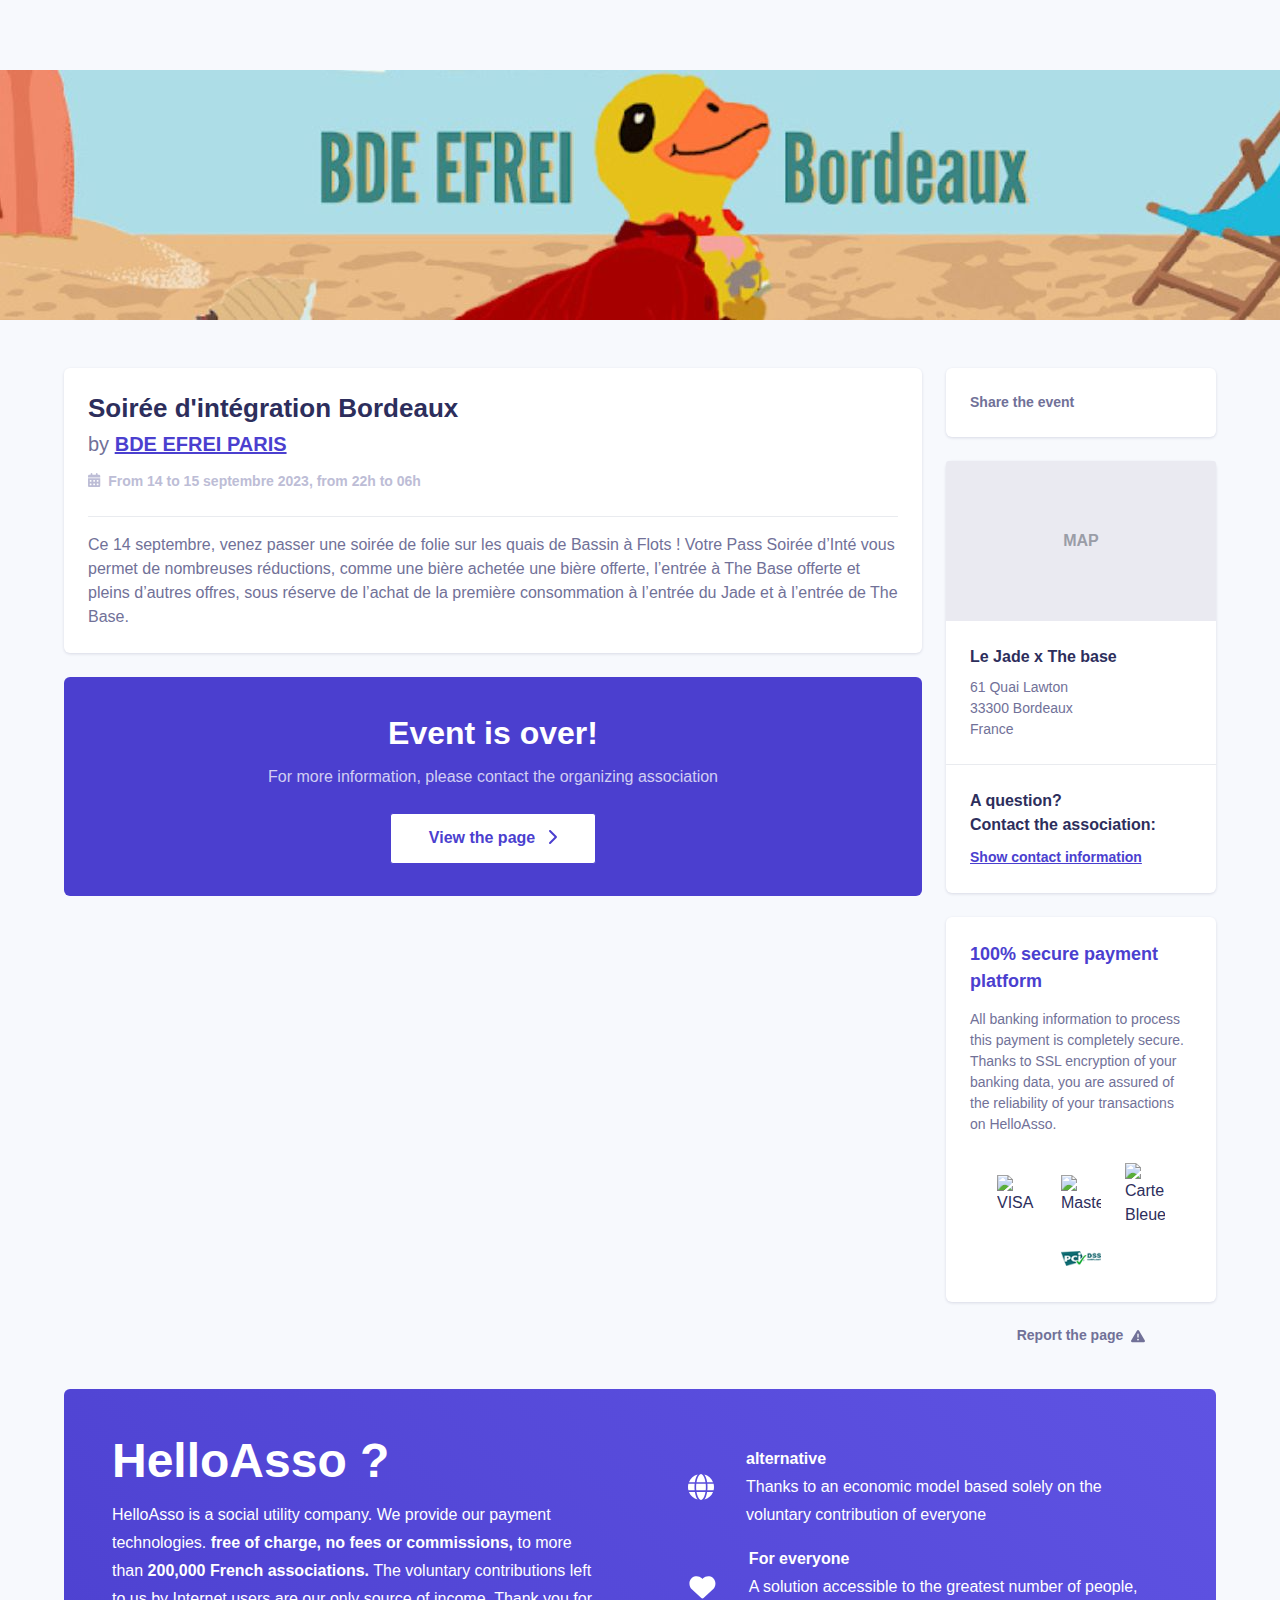
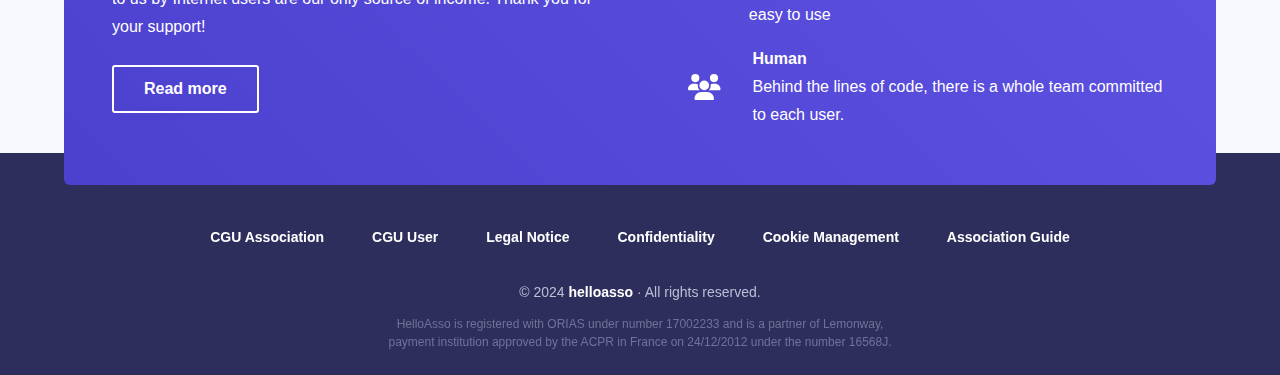
==== commit 57f5da61: "httrack" ====
--- a/index.html
+++ b/index.html
@@ -1,99 +1,144 @@
-<!doctype html>
-<html data-n-head-ssr lang="fr" style="--ha-color-primary: hsl(245, 60%, 53%);--ha-color-primary-h: 245;--ha-color-primary-s: 60%;--ha-color-primary-l: 53%;" data-n-head="%7B%22lang%22:%7B%22ssr%22:%22fr%22%7D,%22style%22:%7B%22ssr%22:%22--ha-color-primary:%20hsl(245,%2060%25,%2053%25);--ha-color-primary-h:%20245;--ha-color-primary-s:%2060%25;--ha-color-primary-l:%2053%25;%22%7D%7D">
-  
-<!-- Mirrored from www.helloasso.com/associations/bde-efrei-paris/evenements/soiree-d-integration-bordeaux/ by HTTrack Website Copier/3.x [XR&CO'2014], Tue, 12 Mar 2024 09:02:10 GMT -->
-<!-- Added by HTTrack --><meta http-equiv="content-type" content="text/html;charset=utf-8" /><!-- /Added by HTTrack -->
-<head >
-    <meta data-n-head="ssr" charset="utf-8"><meta data-n-head="ssr" httpEquiv="X-UA-Compatible" content="chrome=1, ie=edge"><meta data-n-head="ssr" name="viewport" content="width=device-width, initial-scale=1"><meta data-n-head="ssr" name="author" content="HelloAsso"><meta data-n-head="ssr" property="og:site_name" content="HelloAsso"><meta data-n-head="ssr" property="og:type" content="website"><meta data-n-head="ssr" property="og:locale" content="fr_FR"><meta data-n-head="ssr" data-hid="og:image:width" property="og:image:width" content="1200"><meta data-n-head="ssr" data-hid="og:image:height" property="og:image:height" content="630"><meta data-n-head="ssr" name="twitter:site" content="@helloasso"><meta data-n-head="ssr" name="twitter:card" content="summary_large_image"><meta data-n-head="ssr" name="viewport" content="width=device-width, initial-scale=1"><meta data-n-head="ssr" data-hid="description" name="description" content="Fête organisé·e par BDE EFREI PARIS à Bordeaux - Ce 14 septembre, venez passer une soirée de folie sur les quais de Bassin à Flots ! Votre Pass Soirée d’Inté vous permet de nombreuses réductions, comme une bière achetée une bière offerte, l’entrée à The Base offerte et pleins d’autres offres, sous réserve de l’achat de la première consommation à l’entrée du Jade et à l’entrée de The Base."><meta data-n-head="ssr" data-hid="robots" name="robots" content="unavailable_after: 2023-09-15"><meta data-n-head="ssr" data-hid="og:image" property="og:image" content="../../../../../cdn.helloasso.com/img/photos/evenements/croppedimage-862cb39d24d046a0b7686a64a38519c78629.png?resize=fill:500:360"><meta data-n-head="ssr" data-hid="og:site_name" property="og:site_name" content="HelloAsso"><meta data-n-head="ssr" data-hid="og:title" property="og:title" content="Soirée d&#x27;intégration bordeaux"><meta data-n-head="ssr" data-hid="og:type" property="og:type" content="article"><meta data-n-head="ssr" data-hid="og:url" property="og:url" content="https://www.helloasso.com/associations/bde-efrei-paris/evenements/soiree-d-integration-bordeaux"><meta data-n-head="ssr" data-hid="og:locale" property="og:locale" content="fr_FR"><meta data-n-head="ssr" data-hid="og:description" property="og:description" content="Fête organisé·e par BDE EFREI PARIS à Bordeaux - Ce 14 septembre, venez passer une soirée de folie sur les quais de Bassin à Flots ! Votre Pass Soirée d’Inté vous permet de nombreuses réductions, comme une bière achetée une bière offerte, l’entrée à The Base offerte et pleins d’autres offres, sous réserve de l’achat de la première consommation à l’entrée du Jade et à l’entrée de The Base."><meta data-n-head="ssr" data-hid="twitter:title" property="twitter:title" content="Soirée d&#x27;intégration bordeaux"><meta data-n-head="ssr" data-hid="twitter:image" property="twitter:image" content="../../../../../cdn.helloasso.com/img/photos/evenements/croppedimage-862cb39d24d046a0b7686a64a38519c78629.png?resize=fill:500:360"><title>Soirée d&#x27;intégration bordeaux</title><link data-n-head="ssr" rel="icon" href="https://www.helloasso.com/forms/favicon.ico" sizes="any"><link data-n-head="ssr" rel="icon" href="https://www.helloasso.com/forms/icon.svg" type="image/svg+xml"><link data-n-head="ssr" rel="apple-touch-icon" href="../../../../forms/apple-touch-icon.png"><link data-n-head="ssr" rel="manifest" href="https://www.helloasso.com/forms/manifest.webmanifest"><link data-n-head="ssr" rel="canonical" href="https://www.helloasso.com/associations/bde-efrei-paris/evenements/soiree-d-integration-bordeaux"><script data-n-head="ssr" data-hid="gtm-script">if(!window._gtm_init){window._gtm_init=1;(function(w,n,d,m,e,p){w[d]=(w[d]==1||n[d]=='yes'||n[d]==1||n[m]==1||(w[e]&&w[e][p]&&w[e][p]()))?1:0})(window,navigator,'doNotTrack','msDoNotTrack','external','msTrackingProtectionEnabled');(function(w,d,s,l,x,y){w[x]={};w._gtm_inject=function(i){if(w.doNotTrack||w[x][i])return;w[x][i]=1;w[l]=w[l]||[];w[l].push({'gtm.start':new Date().getTime(),event:'gtm.js'});var f=d.getElementsByTagName(s)[0],j=d.createElement(s);j.async=true;j.src='../../../../../www.googletagmanager.com/gtm5445.html?id='+i;f.parentNode.insertBefore(j,f);};w[y]('GTM-MK78CRC')})(window,document,'script','dataLayer','_gtm_ids','_gtm_inject')}</script><script data-n-head="nuxt-jsonld" data-hid="nuxt-jsonld--4b108649" type="application/ld+json">{"@context":"http://schema.org","@graph":[{"@context":"http://schema.org","@type":"Organization","url":"https://www.helloasso.com","logo":"https://www.helloasso.com/forms/helloasso-logo.png","name":"HelloAsso","sameAs":["https://www.facebook.com/helloasso","https://twitter.com/helloasso","https://www.youtube.com/channel/UCYz5xk40Yayisba7qTjHAdQ"]},{"@type":"Event","id":"https://www.helloasso.com/associations/bde-efrei-paris/evenements/soiree-d-integration-bordeaux","url":"https://www.helloasso.com/associations/bde-efrei-paris/evenements/soiree-d-integration-bordeaux","logo":"https://cdn.helloasso.com/img/photos/evenements/croppedimage-862cb39d24d046a0b7686a64a38519c7.png?resize=fill:500:360","description":"Ce 14 septembre, venez passer une soirée de folie sur les quais de Bassin à Flots ! Votre Pass Soirée d’Inté vous permet de nombreuses réductions, comme une bière achetée une bière offerte, l’entrée à The Base offerte et pleins d’autres offres, sous réserve de l’achat de la première consommation à l’entrée du Jade et à l’entrée de The Base.","name":"Soirée d'intégration Bordeaux","organizer":{"@type":"Organization","name":"BDE EFREI PARIS","url":"https://www.helloasso.com/associations/bde-efrei-paris"},"offers":{"@type":"AggregateOffer","url":"https://www.helloasso.com/associations/bde-efrei-paris/evenements/soiree-d-integration-bordeaux","price":"5","priceCurrency":"Eur","availabilityStarts":"2023-08-31T19:00:00+02:00","availabilityEnds":"2023-09-15T00:10:00+02:00","validFrom":"2023-08-31T19:00:00+02:00","offers":[{"url":"https://www.helloasso.com/associations/bde-efrei-paris/evenements/soiree-d-integration-bordeaux","name":"Pass soirée d'inté","price":"5","priceCurrency":"Eur"}]},"startDate":"2023-09-14T22:00:00+02:00","endDate":"2023-09-15T06:00:00+02:00","location":{"@type":"Place","name":"Le Jade x The base","address":{"@type":"PostalAddress","streetAddress":"61 Quai Lawton","addressLocality":"Bordeaux","postalCode":"33300","addressCountry":"FRA"}}}]}</script><link rel="preload" href="../../../../forms/6d747b5.js" as="script"><link rel="preload" href="../../../../forms/d47e587.js" as="script"><link rel="preload" href="../../../../forms/4801d4e.js" as="script"><link rel="preload" href="../../../../forms/d8c7155.js" as="script"><link rel="preload" href="../../../../forms/3235d75.js" as="script"><link rel="preload" href="../../../../forms/966b8e4.js" as="script"><style data-vue-ssr-id="4f3062b5:0 0fe35426:0 381a0f1a:0 677119f9:0 c81e33c4:0 4f2941ce:0 e1a9c822:0 60234a0e:0 1167a358:0 2dea8f84:0 52c792cc:0 cd70b012:0 4fdde3ae:0 24211f16:0 42c4661e:0 31e07f30:0 bf9f5300:0 80791d3c:0 ce24338e:0 560e3b7d:0 707a96ab:0 3a63c49d:0 14f77181:0 246967af:0 fa87f8de:0 5cacfaec:0 d071598c:0 6173f11c:0">/*!
- * Cropper.js v1.6.1
- * https://fengyuanchen.github.io/cropperjs
- *
- * Copyright 2015-present Chen Fengyuan
- * Released under the MIT license
- *
- * Date: 2023-09-17T03:44:17.565Z
- */.cropper-container{direction:ltr;font-size:0;line-height:0;position:relative;-ms-touch-action:none;touch-action:none;-webkit-user-select:none;-moz-user-select:none;-ms-user-select:none;user-select:none}.cropper-container img{-webkit-backface-visibility:hidden;backface-visibility:hidden;display:block;height:100%;image-orientation:0deg;max-height:none!important;max-width:none!important;min-height:0!important;min-width:0!important;width:100%}.cropper-canvas,.cropper-crop-box,.cropper-drag-box,.cropper-modal,.cropper-wrap-box{bottom:0;left:0;position:absolute;right:0;top:0}.cropper-canvas,.cropper-wrap-box{overflow:hidden}.cropper-drag-box{background-color:#fff;opacity:0}.cropper-modal{background-color:#000;opacity:.5}.cropper-view-box{display:block;height:100%;outline:1px solid #39f;outline-color:rgba(51,153,255,.75);overflow:hidden;width:100%}.cropper-dashed{border:0 dashed #eee;display:block;opacity:.5;position:absolute}.cropper-dashed.dashed-h{border-bottom-width:1px;border-top-width:1px;height:33.33333%;left:0;top:33.33333%;width:100%}.cropper-dashed.dashed-v{border-left-width:1px;border-right-width:1px;height:100%;left:33.33333%;top:0;width:33.33333%}.cropper-center{display:block;height:0;left:50%;opacity:.75;position:absolute;top:50%;width:0}.cropper-center:after,.cropper-center:before{background-color:#eee;content:" ";display:block;position:absolute}.cropper-center:before{height:1px;left:-3px;top:0;width:7px}.cropper-center:after{height:7px;left:0;top:-3px;width:1px}.cropper-face,.cropper-line,.cropper-point{display:block;height:100%;opacity:.1;position:absolute;width:100%}.cropper-face{background-color:#fff;left:0;top:0}.cropper-line{background-color:#39f}.cropper-line.line-e{cursor:ew-resize;right:-3px;top:0;width:5px}.cropper-line.line-n{cursor:ns-resize;height:5px;left:0;top:-3px}.cropper-line.line-w{cursor:ew-resize;left:-3px;top:0;width:5px}.cropper-line.line-s{bottom:-3px;cursor:ns-resize;height:5px;left:0}.cropper-point{background-color:#39f;height:5px;opacity:.75;width:5px}.cropper-point.point-e{cursor:ew-resize;margin-top:-3px;right:-3px;top:50%}.cropper-point.point-n{cursor:ns-resize;left:50%;margin-left:-3px;top:-3px}.cropper-point.point-w{cursor:ew-resize;left:-3px;margin-top:-3px;top:50%}.cropper-point.point-s{bottom:-3px;cursor:s-resize;left:50%;margin-left:-3px}.cropper-point.point-ne{cursor:nesw-resize;right:-3px;top:-3px}.cropper-point.point-nw{cursor:nwse-resize;left:-3px;top:-3px}.cropper-point.point-sw{bottom:-3px;cursor:nesw-resize;left:-3px}.cropper-point.point-se{bottom:-3px;cursor:nwse-resize;height:20px;opacity:1;right:-3px;width:20px}@media (min-width:768px){.cropper-point.point-se{height:15px;width:15px}}@media (min-width:992px){.cropper-point.point-se{height:10px;width:10px}}@media (min-width:1200px){.cropper-point.point-se{height:5px;opacity:.75;width:5px}}.cropper-point.point-se:before{background-color:#39f;bottom:-50%;content:" ";display:block;height:200%;opacity:0;position:absolute;right:-50%;width:200%}.cropper-invisible{opacity:0}.cropper-bg{background-image:url("[data-uri]")}.cropper-hide{display:block;height:0;position:absolute;width:0}.cropper-hidden{display:none!important}.cropper-move{cursor:move}.cropper-crop{cursor:crosshair}.cropper-disabled .cropper-drag-box,.cropper-disabled .cropper-face,.cropper-disabled .cropper-line,.cropper-disabled .cropper-point{cursor:not-allowed}
-@font-face{font-display:swap;font-family:"Open Sans";font-style:normal;font-weight:400;src:local("Open Sans Regular"),local("Open Sans-Regular"),url(https://www.helloasso.com/forms/fonts/400.f57a62e.woff2) format("woff2"),url(https://www.helloasso.com/forms/fonts/400.347639e.woff) format("woff")}@font-face{font-display:swap;font-family:"Open Sans";font-style:italic;font-weight:400;src:local("Open Sans Regular italic"),local("Open Sans-Regularitalic"),url(https://www.helloasso.com/forms/fonts/400italic.bb91531.woff2) format("woff2"),url(https://www.helloasso.com/forms/fonts/400italic.56bdf84.woff) format("woff")}@font-face{font-display:swap;font-family:"Open Sans";font-style:normal;font-weight:600;src:local("Open Sans SemiBold"),local("Open Sans-SemiBold"),url(https://www.helloasso.com/forms/fonts/600.9526470.woff2) format("woff2"),url(https://www.helloasso.com/forms/fonts/600.7e06644.woff) format("woff")}@font-face{font-display:swap;font-family:"Open Sans";font-style:italic;font-weight:600;src:local("Open Sans SemiBold italic"),local("Open Sans-SemiBolditalic"),url(https://www.helloasso.com/forms/fonts/600italic.cc4bf5b.woff2) format("woff2"),url(https://www.helloasso.com/forms/fonts/600italic.8d513ad.woff) format("woff")}@font-face{font-display:swap;font-family:"Open Sans";font-style:normal;font-weight:700;src:local("Open Sans Bold"),local("Open Sans-Bold"),url(https://www.helloasso.com/forms/fonts/700.92425c6.woff2) format("woff2"),url(https://www.helloasso.com/forms/fonts/700.f24f4bc.woff) format("woff")}@font-face{font-display:swap;font-family:"Open Sans";font-style:italic;font-weight:700;src:local("Open Sans Bold italic"),local("Open Sans-Bolditalic"),url(https://www.helloasso.com/forms/fonts/700italic.2a0783b.woff2) format("woff2"),url(https://www.helloasso.com/forms/fonts/700italic.e961bdb.woff) format("woff")}@font-face{font-display:swap;font-family:"OpenDyslexic";font-style:normal;font-weight:400;src:local("Open Sans Regular"),local("Open Sans-Regular"),url(https://www.helloasso.com/forms/fonts/OpenDyslexic-Regular.d9b06c5.otf) format("opentype")}@font-face{font-display:swap;font-family:"OpenDyslexic";font-style:normal;font-weight:700;src:local("Open Sans Regular"),local("Open Sans-Regular"),url(https://www.helloasso.com/forms/fonts/OpenDyslexic-Bold.1082cfd.otf) format("opentype")}@font-face{font-display:swap;font-family:"OpenDyslexic";font-style:italic;font-weight:400;src:local("Open Sans Regular italic"),local("Open Sans-Regularitalic"),url(https://www.helloasso.com/forms/fonts/OpenDyslexic-Italic.5ff9ce0.otf) format("opentype")}@font-face{font-display:swap;font-family:"OpenDyslexic";font-style:italic;font-weight:700;src:local("Open Sans Bold italic"),local("Open Sans-Bolditalic"),url(https://www.helloasso.com/forms/fonts/OpenDyslexic-BoldItalic.51781d5.otf) format("opentype")}
-*,:after,:before{-webkit-box-sizing:border-box;box-sizing:border-box}table{border-collapse:collapse}th{text-align:inherit}ol,ul{list-style:none;padding:0}blockquote,body,dd,dl,figcaption,figure,h1,h2,h3,h4,h5,h6,li,ol,p,ul{margin:0}a{-webkit-text-decoration-skip:ink;-webkit-text-decoration:none;text-decoration:none;text-decoration-skip-ink:auto}img{max-width:100%}button,input,select,textarea{font:inherit}fieldset{border:0;margin:0;padding:0}button{background:none;border:0}::-webkit-input-placeholder{opacity:1}::-moz-placeholder{opacity:1}:-ms-input-placeholder{opacity:1}::-ms-input-placeholder{opacity:1}::placeholder{opacity:1}@font-face{font-display:swap;font-family:"Open Sans";font-style:normal;font-weight:400;src:local("Open Sans Regular"),local("Open Sans-Regular"),url(https://www.helloasso.com/forms/fonts/400.f57a62e.woff2) format("woff2"),url(https://www.helloasso.com/forms/fonts/400.347639e.woff) format("woff")}@font-face{font-display:swap;font-family:"Open Sans";font-style:italic;font-weight:400;src:local("Open Sans Regular italic"),local("Open Sans-Regularitalic"),url(https://www.helloasso.com/forms/fonts/400italic.bb91531.woff2) format("woff2"),url(https://www.helloasso.com/forms/fonts/400italic.56bdf84.woff) format("woff")}@font-face{font-display:swap;font-family:"Open Sans";font-style:normal;font-weight:600;src:local("Open Sans SemiBold"),local("Open Sans-SemiBold"),url(https://www.helloasso.com/forms/fonts/600.9526470.woff2) format("woff2"),url(https://www.helloasso.com/forms/fonts/600.7e06644.woff) format("woff")}@font-face{font-display:swap;font-family:"Open Sans";font-style:italic;font-weight:600;src:local("Open Sans SemiBold italic"),local("Open Sans-SemiBolditalic"),url(https://www.helloasso.com/forms/fonts/600italic.cc4bf5b.woff2) format("woff2"),url(https://www.helloasso.com/forms/fonts/600italic.8d513ad.woff) format("woff")}@font-face{font-display:swap;font-family:"Open Sans";font-style:normal;font-weight:700;src:local("Open Sans Bold"),local("Open Sans-Bold"),url(https://www.helloasso.com/forms/fonts/700.92425c6.woff2) format("woff2"),url(https://www.helloasso.com/forms/fonts/700.f24f4bc.woff) format("woff")}@font-face{font-display:swap;font-family:"Open Sans";font-style:italic;font-weight:700;src:local("Open Sans Bold italic"),local("Open Sans-Bolditalic"),url(https://www.helloasso.com/forms/fonts/700italic.2a0783b.woff2) format("woff2"),url(https://www.helloasso.com/forms/fonts/700italic.e961bdb.woff) format("woff")}@font-face{font-display:swap;font-family:"OpenDyslexic";font-style:normal;font-weight:400;src:local("Open Sans Regular"),local("Open Sans-Regular"),url(https://www.helloasso.com/forms/fonts/OpenDyslexic-Regular.d9b06c5.otf) format("opentype")}@font-face{font-display:swap;font-family:"OpenDyslexic";font-style:normal;font-weight:700;src:local("Open Sans Regular"),local("Open Sans-Regular"),url(https://www.helloasso.com/forms/fonts/OpenDyslexic-Bold.1082cfd.otf) format("opentype")}@font-face{font-display:swap;font-family:"OpenDyslexic";font-style:italic;font-weight:400;src:local("Open Sans Regular italic"),local("Open Sans-Regularitalic"),url(https://www.helloasso.com/forms/fonts/OpenDyslexic-Italic.5ff9ce0.otf) format("opentype")}@font-face{font-display:swap;font-family:"OpenDyslexic";font-style:italic;font-weight:700;src:local("Open Sans Bold italic"),local("Open Sans-Bolditalic"),url(https://www.helloasso.com/forms/fonts/OpenDyslexic-BoldItalic.51781d5.otf) format("opentype")}body{background:#f7f9fd;background:var(--ha-color-background);color:#2d2e5c;color:var(--ha-color-text);font-family:"Open Sans","Segoe UI","HelveticaNeue-Light","Helvetica Neue Light","Helvetica Neue",Helvetica,Arial,sans-serif;font-size:1rem;font-weight:400;line-height:1.5;min-height:100vh}.openDyslexic{font-family:"OpenDyslexic","Open Sans","Segoe UI","HelveticaNeue-Light","Helvetica Neue Light","Helvetica Neue",Helvetica,Arial,sans-serif}header.header+main{padding-top:var(--header-height)}.HeaderSearch-Open{overflow:hidden}.HeaderSearch-Open #axeptio_overlay{display:none}.h1,.h2,.h3,.h4,.h5,.h6,h1,h2,h3,h4,h5,h6{font-weight:600}.h1,h1{font-size:2rem}.h1,.h2,h1,h2{margin-bottom:.5em}.h2,h2{font-size:1.625rem}.h3,h3{font-size:1.25rem}.h3,.h4,h3,h4{margin-bottom:.75em}.h4,h4{font-size:1.125rem}.h5,h5{font-size:1rem;margin-bottom:.75em}.h6,h6{font-size:.875rem}.h6,h6,p{margin-bottom:1em}p{color:#717198;color:var(--ha-color-text-light)}p a{font-weight:600}p a,p a:active,p a:focus,p a:hover{color:#4ad38a;color:var(--ha-color-primary)}p a:active,p a:focus,p a:hover{outline:0;-webkit-text-decoration:underline;text-decoration:underline}a,a:active,a:focus,a:hover{color:inherit}strong{font-weight:700}em{font-weight:400}sup{color:currentColor;margin-left:.25rem;vertical-align:top}legend{color:#717198;color:var(--ha-color-text-light);font-size:.875rem;font-weight:600;margin-bottom:.5rem;padding:0}.label-help{display:block;font-size:.875rem;font-style:italic;font-weight:400}.visually-hidden{clip:rect(0 0 0 0);-webkit-clip-path:inset(100%);clip-path:inset(100%);height:1px;overflow:hidden;position:absolute;white-space:nowrap;width:1px}@media(prefers-reduced-motion:reduce){*,:after,:before{-webkit-animation-duration:.001ms!important;animation-duration:.001ms!important;-webkit-animation-iteration-count:1!important;animation-iteration-count:1!important;scroll-behavior:auto!important;-webkit-transition-duration:.001ms!important;transition-duration:.001ms!important}}:root{--ha-color-primary:#4ad38a;--ha-color-primary-h:148;--ha-color-primary-s:61%;--ha-color-primary-l:56%;--ha-color-secondary:#9fbdf9;--ha-color-secondary-h:220;--ha-color-secondary-s:88%;--ha-color-secondary-l:80%;--ha-color-text:#2d2e5c;--ha-color-text-h:239;--ha-color-text-s:34%;--ha-color-text-l:27%;--ha-color-text-light:#717198;--ha-color-text-light-h:240;--ha-color-text-light-s:16%;--ha-color-text-light-l:52%;--ha-color-text-lightest:#bdbdd6;--ha-color-text-lightest-h:240;--ha-color-text-lightest-s:24%;--ha-color-text-lightest-l:79%;--ha-color-text-disabled:#9a9da7;--ha-color-text-disabled-h:227;--ha-color-text-disabled-s:7%;--ha-color-text-disabled-l:63%;--ha-color-border:#d3d7df;--ha-color-border-h:217;--ha-color-border-s:16%;--ha-color-border-l:85%;--ha-color-info:#54c2fc;--ha-color-info-h:201;--ha-color-info-s:97%;--ha-color-info-l:66%;--ha-color-success:#51bd7c;--ha-color-success-h:144;--ha-color-success-s:45%;--ha-color-success-l:53%;--ha-color-warning:#ff9e66;--ha-color-warning-h:22;--ha-color-warning-s:100%;--ha-color-warning-l:70%;--ha-color-danger:#f45252;--ha-color-danger-h:0;--ha-color-danger-s:88%;--ha-color-danger-l:64%;--ha-color-accent-lagoon:#6ce4d6;--ha-color-accent-lagoon-h:173;--ha-color-accent-lagoon-s:69%;--ha-color-accent-lagoon-l:66%;--ha-color-accent-iris:#4b3fcf;--ha-color-accent-iris-h:245;--ha-color-accent-iris-s:60%;--ha-color-accent-iris-l:53%;--ha-color-accent-retrowave:#e882e8;--ha-color-accent-retrowave-h:300;--ha-color-accent-retrowave-s:69%;--ha-color-accent-retrowave-l:71%;--ha-color-accent-dusk:#ff775c;--ha-color-accent-dusk-h:10;--ha-color-accent-dusk-s:100%;--ha-color-accent-dusk-l:68%;--ha-color-accent-desert:#ffbe57;--ha-color-accent-desert-h:37;--ha-color-accent-desert-s:100%;--ha-color-accent-desert-l:67%;--ha-color-accent-sunlight:#f7ec97;--ha-color-accent-sunlight-h:53;--ha-color-accent-sunlight-s:86%;--ha-color-accent-sunlight-l:78%;--ha-color-background:#f7f9fd;--ha-color-background-h:216;--ha-color-background-s:56%;--ha-color-background-l:98%;--ha-color-background-disabled:#eaeaf1;--ha-color-background-disabled-h:240;--ha-color-background-disabled-s:19%;--ha-color-background-disabled-l:93%;--ha-color-mint:#4ad38a;--ha-color-mint-h:148;--ha-color-mint-s:61%;--ha-color-mint-l:56%;--ha-color-dream:#9fbdf9;--ha-color-dream-h:220;--ha-color-dream-s:88%;--ha-color-dream-l:80%;--ha-color-white:#fff;--ha-color-white-h:0;--ha-color-white-s:0%;--ha-color-white-l:100%;--ha-color-black:#000;--ha-color-black-h:0;--ha-color-black-s:0%;--ha-color-black-l:0%;--ha-color-midnight:#2d2e5c;--ha-color-midnight-h:239;--ha-color-midnight-s:34%;--ha-color-midnight-l:27%;--ha-color-storm:#717198;--ha-color-storm-h:240;--ha-color-storm-s:16%;--ha-color-storm-l:52%;--ha-color-flint:#bdbdd6;--ha-color-flint-h:240;--ha-color-flint-s:24%;--ha-color-flint-l:79%;--ha-color-dust:#9a9da7;--ha-color-dust-h:227;--ha-color-dust-s:7%;--ha-color-dust-l:63%;--ha-color-silver:#d3d7df;--ha-color-silver-h:217;--ha-color-silver-s:16%;--ha-color-silver-l:85%;--ha-color-sapphire:#54c2fc;--ha-color-sapphire-h:201;--ha-color-sapphire-s:97%;--ha-color-sapphire-l:66%;--ha-color-emerald:#51bd7c;--ha-color-emerald-h:144;--ha-color-emerald-s:45%;--ha-color-emerald-l:53%;--ha-color-gold:#ff9e66;--ha-color-gold-h:22;--ha-color-gold-s:100%;--ha-color-gold-l:70%;--ha-color-ruby:#f45252;--ha-color-ruby-h:0;--ha-color-ruby-s:88%;--ha-color-ruby-l:64%;--ha-color-lagoon:#6ce4d6;--ha-color-lagoon-h:173;--ha-color-lagoon-s:69%;--ha-color-lagoon-l:66%;--ha-color-iris:#4b3fcf;--ha-color-iris-h:245;--ha-color-iris-s:60%;--ha-color-iris-l:53%;--ha-color-retrowave:#e882e8;--ha-color-retrowave-h:300;--ha-color-retrowave-s:69%;--ha-color-retrowave-l:71%;--ha-color-dusk:#ff775c;--ha-color-dusk-h:10;--ha-color-dusk-s:100%;--ha-color-dusk-l:68%;--ha-color-desert:#ffbe57;--ha-color-desert-h:37;--ha-color-desert-s:100%;--ha-color-desert-l:67%;--ha-color-sunlight:#f7ec97;--ha-color-sunlight-h:53;--ha-color-sunlight-s:86%;--ha-color-sunlight-l:78%;--ha-color-air:#f7f9fd;--ha-color-air-h:216;--ha-color-air-s:56%;--ha-color-air-l:98%;--ha-color-pearl:#eaeaf1;--ha-color-pearl-h:240;--ha-color-pearl-s:19%;--ha-color-pearl-l:93%}:root body.contrasted-colors{--ha-color-primary:#1e7b49;--ha-color-primary-h:148;--ha-color-primary-s:61%;--ha-color-primary-l:30%;--ha-color-secondary:#9fbdf9;--ha-color-secondary-h:220;--ha-color-secondary-s:88%;--ha-color-secondary-l:80%;--ha-color-text:#2d2e5c;--ha-color-text-h:239;--ha-color-text-s:34%;--ha-color-text-l:27%;--ha-color-text-light:#717198;--ha-color-text-light-h:240;--ha-color-text-light-s:16%;--ha-color-text-light-l:52%;--ha-color-text-lightest:#7171a8;--ha-color-text-lightest-h:240;--ha-color-text-lightest-s:24%;--ha-color-text-lightest-l:55%;--ha-color-text-disabled:#6b6e7b;--ha-color-text-disabled-h:227;--ha-color-text-disabled-s:7%;--ha-color-text-disabled-l:45%;--ha-color-border:#566276;--ha-color-border-h:217;--ha-color-border-s:16%;--ha-color-border-l:40%;--ha-color-info:#0373b0;--ha-color-info-h:201;--ha-color-info-s:97%;--ha-color-info-l:35%;--ha-color-success:#2a6f46;--ha-color-success-h:144;--ha-color-success-s:45%;--ha-color-success-l:30%;--ha-color-warning:#cc4b00;--ha-color-warning-h:22;--ha-color-warning-s:100%;--ha-color-warning-l:40%;--ha-color-danger:#eb0f0f;--ha-color-danger-h:0;--ha-color-danger-s:88%;--ha-color-danger-l:49%;--ha-color-accent-lagoon:#188175;--ha-color-accent-lagoon-h:173;--ha-color-accent-lagoon-s:69%;--ha-color-accent-lagoon-l:30%;--ha-color-accent-iris:#261f7a;--ha-color-accent-iris-h:245;--ha-color-accent-iris-s:60%;--ha-color-accent-iris-l:30%;--ha-color-accent-retrowave:#ac20ac;--ha-color-accent-retrowave-h:300;--ha-color-accent-retrowave-s:69%;--ha-color-accent-retrowave-l:40%;--ha-color-accent-dusk:#c20;--ha-color-accent-dusk-h:10;--ha-color-accent-dusk-s:100%;--ha-color-accent-dusk-l:40%;--ha-color-accent-desert:#995e00;--ha-color-accent-desert-h:37;--ha-color-accent-desert-s:100%;--ha-color-accent-desert-l:30%;--ha-color-accent-sunlight:#776a09;--ha-color-accent-sunlight-h:53;--ha-color-accent-sunlight-s:86%;--ha-color-accent-sunlight-l:25%;--ha-color-background:#f7f9fd;--ha-color-background-h:216;--ha-color-background-s:56%;--ha-color-background-l:98%;--ha-color-background-disabled:#eaeaf1;--ha-color-background-disabled-h:240;--ha-color-background-disabled-s:19%;--ha-color-background-disabled-l:93%;--ha-color-mint:#1e7b49;--ha-color-mint-h:148;--ha-color-mint-s:61%;--ha-color-mint-l:30%;--ha-color-dream:#9fbdf9;--ha-color-dream-h:220;--ha-color-dream-s:88%;--ha-color-dream-l:80%;--ha-color-white:#fff;--ha-color-white-h:0;--ha-color-white-s:0%;--ha-color-white-l:100%;--ha-color-black:#000;--ha-color-black-h:0;--ha-color-black-s:0%;--ha-color-black-l:0%;--ha-color-midnight:#2d2e5c;--ha-color-midnight-h:239;--ha-color-midnight-s:34%;--ha-color-midnight-l:27%;--ha-color-storm:#717198;--ha-color-storm-h:240;--ha-color-storm-s:16%;--ha-color-storm-l:52%;--ha-color-flint:#7171a8;--ha-color-flint-h:240;--ha-color-flint-s:24%;--ha-color-flint-l:55%;--ha-color-dust:#6b6e7b;--ha-color-dust-h:227;--ha-color-dust-s:7%;--ha-color-dust-l:45%;--ha-color-silver:#566276;--ha-color-silver-h:217;--ha-color-silver-s:16%;--ha-color-silver-l:40%;--ha-color-sapphire:#0373b0;--ha-color-sapphire-h:201;--ha-color-sapphire-s:97%;--ha-color-sapphire-l:35%;--ha-color-emerald:#2a6f46;--ha-color-emerald-h:144;--ha-color-emerald-s:45%;--ha-color-emerald-l:30%;--ha-color-gold:#cc4b00;--ha-color-gold-h:22;--ha-color-gold-s:100%;--ha-color-gold-l:40%;--ha-color-ruby:#eb0f0f;--ha-color-ruby-h:0;--ha-color-ruby-s:88%;--ha-color-ruby-l:49%;--ha-color-lagoon:#188175;--ha-color-lagoon-h:173;--ha-color-lagoon-s:69%;--ha-color-lagoon-l:30%;--ha-color-iris:#261f7a;--ha-color-iris-h:245;--ha-color-iris-s:60%;--ha-color-iris-l:30%;--ha-color-retrowave:#ac20ac;--ha-color-retrowave-h:300;--ha-color-retrowave-s:69%;--ha-color-retrowave-l:40%;--ha-color-dusk:#c20;--ha-color-dusk-h:10;--ha-color-dusk-s:100%;--ha-color-dusk-l:40%;--ha-color-desert:#995e00;--ha-color-desert-h:37;--ha-color-desert-s:100%;--ha-color-desert-l:30%;--ha-color-sunlight:#776a09;--ha-color-sunlight-h:53;--ha-color-sunlight-s:86%;--ha-color-sunlight-l:25%;--ha-color-air:#f7f9fd;--ha-color-air-h:216;--ha-color-air-s:56%;--ha-color-air-l:98%;--ha-color-pearl:#eaeaf1;--ha-color-pearl-h:240;--ha-color-pearl-s:19%;--ha-color-pearl-l:93%}
-:root{--header-height:3.75rem}@media(min-width:900px){:root{--header-height:4.375rem}}.Container{-webkit-box-flex:1;-ms-flex-positive:1;flex-grow:1;margin:0 auto;padding-left:1.5rem;padding-right:1.5rem;position:relative;width:auto}@media(min-width:1200px){.Container{max-width:75rem}}.Container.Is-Fluid{max-width:none;width:100%}.Columns{margin-left:-.75rem;margin-right:-.75rem}@media(min-width:900px){.Columns:not(.Is-Desktop){display:-webkit-box;display:-ms-flexbox;display:flex}}@media(min-width:1200px){.Columns.Is-Desktop{display:-webkit-box;display:-ms-flexbox;display:flex}}.Columns.Is-Mobile{display:-webkit-box;display:-ms-flexbox;display:flex}.Columns.Is-Centered{-webkit-box-pack:center;-ms-flex-pack:center;justify-content:center}.Columns.Is-Vcentered{-webkit-box-align:center;-ms-flex-align:center;align-items:center}.Columns.Is-Multiline{-ms-flex-wrap:wrap;flex-wrap:wrap}.Columns.Is-Gapless{margin-left:0;margin-right:0;margin-top:0}.Columns.Is-Gapless:last-child{margin-bottom:0}.Columns.Is-Gapless:not(:last-child){margin-bottom:1.5rem}.Columns.Is-Gapless>.Column{margin:0;padding:0}.Column{-ms-flex-preferred-size:0;-webkit-box-flex:1;-ms-flex-positive:1;-ms-flex-negative:1;display:block;flex-basis:0;flex-grow:1;flex-shrink:1;padding-left:.75rem;padding-right:.75rem}@media(min-width:900px){.Column.Is-Full,.Column.Is-Narrow{-webkit-box-flex:0;-ms-flex:none;flex:none}.Column.Is-Full{width:100%}.Column.Is-Three-Quarters{-webkit-box-flex:0;-ms-flex:none;flex:none;width:75%}.Column.Is-Two-Thirds{width:66.6666%}.Column.Is-Half,.Column.Is-Two-Thirds{-webkit-box-flex:0;-ms-flex:none;flex:none}.Column.Is-Half{width:50%}.Column.Is-One-Third{-webkit-box-flex:0;-ms-flex:none;flex:none;width:33.3333%}.Column.Is-One-Quarter{-webkit-box-flex:0;-ms-flex:none;flex:none;width:25%}.Column.Is-One-Fifth{-webkit-box-flex:0;-ms-flex:none;flex:none;width:20%}.Column.Is-Two-Fifths{-webkit-box-flex:0;-ms-flex:none;flex:none;width:40%}.Column.Is-Three-Fifths{-webkit-box-flex:0;-ms-flex:none;flex:none;width:60%}.Column.Is-Four-Fifths{-webkit-box-flex:0;-ms-flex:none;flex:none;width:80%}}.Columns.Is-Mobile>.Column.Is-Full,.Columns.Is-Mobile>.Column.Is-Narrow{-webkit-box-flex:0;-ms-flex:none;flex:none}.Columns.Is-Mobile>.Column.Is-Full{width:100%}.Columns.Is-Mobile>.Column.Is-Three-Quarters{-webkit-box-flex:0;-ms-flex:none;flex:none;width:75%}.Columns.Is-Mobile>.Column.Is-Two-Thirds{-webkit-box-flex:0;-ms-flex:none;flex:none;width:66.6666%}.Columns.Is-Mobile>.Column.Is-Half{-webkit-box-flex:0;-ms-flex:none;flex:none;width:50%}.Columns.Is-Mobile>.Column.Is-One-Third{-webkit-box-flex:0;-ms-flex:none;flex:none;width:33.3333%}.Columns.Is-Mobile>.Column.Is-One-Quarter{-webkit-box-flex:0;-ms-flex:none;flex:none;width:25%}.Columns.Is-Mobile>.Column.Is-One-Fifth{-webkit-box-flex:0;-ms-flex:none;flex:none;width:20%}.Columns.Is-Mobile>.Column.Is-Two-Fifths{-webkit-box-flex:0;-ms-flex:none;flex:none;width:40%}.Columns.Is-Mobile>.Column.Is-Three-Fifths{-webkit-box-flex:0;-ms-flex:none;flex:none;width:60%}.Columns.Is-Mobile>.Column.Is-Four-Fifths{-webkit-box-flex:0;-ms-flex:none;flex:none;width:80%}.Oblong{border-radius:666px;position:absolute;z-index:-1}.OblongRef{position:relative}.Oblong-Iris{background-color:var(--ha-color-primary)}.Oblong-IrisLight{background-color:hsla(var(--ha-color-primary-h) var(--ha-color-primary-s) var(--ha-color-primary-l)/5%)}.Oblong-Mint{background-color:var(--ha-color-secondary)}.Oblong-Desert{background-color:var(--ha-color-accent-desert)}.Oblong-Retrowave{background-color:var(--ha-color-accent-retrowave)}.Oblong-Air{background-color:var(--ha-color-background)}
-:host,:root{--fa-font-solid:normal 900 1em/1 "Font Awesome 6 Solid";--fa-font-regular:normal 400 1em/1 "Font Awesome 6 Regular";--fa-font-light:normal 300 1em/1 "Font Awesome 6 Light";--fa-font-thin:normal 100 1em/1 "Font Awesome 6 Thin";--fa-font-duotone:normal 900 1em/1 "Font Awesome 6 Duotone";--fa-font-sharp-solid:normal 900 1em/1 "Font Awesome 6 Sharp";--fa-font-sharp-regular:normal 400 1em/1 "Font Awesome 6 Sharp";--fa-font-sharp-light:normal 300 1em/1 "Font Awesome 6 Sharp";--fa-font-brands:normal 400 1em/1 "Font Awesome 6 Brands"}svg:not(:host).svg-inline--fa,svg:not(:root).svg-inline--fa{-webkit-box-sizing:content-box;box-sizing:content-box;overflow:visible}.svg-inline--fa{display:inline-block;display:var(--fa-display,inline-block);height:1em;overflow:visible;vertical-align:-.125em}.svg-inline--fa.fa-2xs{vertical-align:.1em}.svg-inline--fa.fa-xs{vertical-align:0}.svg-inline--fa.fa-sm{vertical-align:-.07143em}.svg-inline--fa.fa-lg{vertical-align:-.2em}.svg-inline--fa.fa-xl{vertical-align:-.25em}.svg-inline--fa.fa-2xl{vertical-align:-.3125em}.svg-inline--fa.fa-pull-left{margin-right:.3em;margin-right:var(--fa-pull-margin,.3em);width:auto}.svg-inline--fa.fa-pull-right{margin-left:.3em;margin-left:var(--fa-pull-margin,.3em);width:auto}.svg-inline--fa.fa-li{top:.25em;width:2em;width:var(--fa-li-width,2em)}.svg-inline--fa.fa-fw{width:1.25em;width:var(--fa-fw-width,1.25em)}.fa-layers svg.svg-inline--fa{bottom:0;left:0;margin:auto;position:absolute;right:0;top:0}.fa-layers-counter,.fa-layers-text{display:inline-block;position:absolute;text-align:center}.fa-layers{display:inline-block;height:1em;position:relative;text-align:center;vertical-align:-.125em;width:1em}.fa-layers svg.svg-inline--fa{-webkit-transform-origin:center center;transform-origin:center center}.fa-layers-text{left:50%;top:50%;-webkit-transform:translate(-50%,-50%);transform:translate(-50%,-50%);-webkit-transform-origin:center center;transform-origin:center center}.fa-layers-counter{background-color:#ff253a;background-color:var(--fa-counter-background-color,#ff253a);border-radius:1em;border-radius:var(--fa-counter-border-radius,1em);-webkit-box-sizing:border-box;box-sizing:border-box;color:#fff;color:var(--fa-inverse,#fff);line-height:1;line-height:var(--fa-counter-line-height,1);max-width:5em;max-width:var(--fa-counter-max-width,5em);min-width:1.5em;min-width:var(--fa-counter-min-width,1.5em);overflow:hidden;padding:.25em .5em;padding:var(--fa-counter-padding,.25em .5em);right:0;right:var(--fa-right,0);text-overflow:ellipsis;top:0;top:var(--fa-top,0);-webkit-transform:scale(.25);-webkit-transform:scale(var(--fa-counter-scale,.25));transform:scale(.25);transform:scale(var(--fa-counter-scale,.25));-webkit-transform-origin:top right;transform-origin:top right}.fa-layers-bottom-right{bottom:0;bottom:var(--fa-bottom,0);right:0;right:var(--fa-right,0);top:auto;-webkit-transform:scale(.25);-webkit-transform:scale(var(--fa-layers-scale,.25));transform:scale(.25);transform:scale(var(--fa-layers-scale,.25));-webkit-transform-origin:bottom right;transform-origin:bottom right}.fa-layers-bottom-left{bottom:0;bottom:var(--fa-bottom,0);left:0;left:var(--fa-left,0);right:auto;top:auto;-webkit-transform:scale(.25);-webkit-transform:scale(var(--fa-layers-scale,.25));transform:scale(.25);transform:scale(var(--fa-layers-scale,.25));-webkit-transform-origin:bottom left;transform-origin:bottom left}.fa-layers-top-right{right:0;right:var(--fa-right,0);top:0;top:var(--fa-top,0);-webkit-transform:scale(.25);-webkit-transform:scale(var(--fa-layers-scale,.25));transform:scale(.25);transform:scale(var(--fa-layers-scale,.25));-webkit-transform-origin:top right;transform-origin:top right}.fa-layers-top-left{left:0;left:var(--fa-left,0);right:auto;top:0;top:var(--fa-top,0);-webkit-transform:scale(.25);-webkit-transform:scale(var(--fa-layers-scale,.25));transform:scale(.25);transform:scale(var(--fa-layers-scale,.25));-webkit-transform-origin:top left;transform-origin:top left}.fa-1x{font-size:1em}.fa-2x{font-size:2em}.fa-3x{font-size:3em}.fa-4x{font-size:4em}.fa-5x{font-size:5em}.fa-6x{font-size:6em}.fa-7x{font-size:7em}.fa-8x{font-size:8em}.fa-9x{font-size:9em}.fa-10x{font-size:10em}.fa-2xs{font-size:.625em;line-height:.1em;vertical-align:.225em}.fa-xs{font-size:.75em;line-height:.08333em;vertical-align:.125em}.fa-sm{font-size:.875em;line-height:.07143em;vertical-align:.05357em}.fa-lg{font-size:1.25em;line-height:.05em;vertical-align:-.075em}.fa-xl{font-size:1.5em;line-height:.04167em;vertical-align:-.125em}.fa-2xl{font-size:2em;line-height:.03125em;vertical-align:-.1875em}.fa-fw{text-align:center;width:1.25em}.fa-ul{list-style-type:none;margin-left:2.5em;margin-left:var(--fa-li-margin,2.5em);padding-left:0}.fa-ul>li{position:relative}.fa-li{left:-2em;left:calc(var(--fa-li-width, 2em)*-1);line-height:inherit;position:absolute;text-align:center;width:2em;width:var(--fa-li-width,2em)}.fa-border{border-color:#eee;border-color:var(--fa-border-color,#eee);border-radius:.1em;border-radius:var(--fa-border-radius,.1em);border-style:solid;border-style:var(--fa-border-style,solid);border-width:.08em;border-width:var(--fa-border-width,.08em);padding:.2em .25em .15em;padding:var(--fa-border-padding,.2em .25em .15em)}.fa-pull-left{float:left;margin-right:.3em;margin-right:var(--fa-pull-margin,.3em)}.fa-pull-right{float:right;margin-left:.3em;margin-left:var(--fa-pull-margin,.3em)}.fa-beat{-webkit-animation-delay:0s;-webkit-animation-delay:var(--fa-animation-delay,0s);animation-delay:0s;animation-delay:var(--fa-animation-delay,0s);-webkit-animation-direction:normal;-webkit-animation-direction:var(--fa-animation-direction,normal);animation-direction:normal;animation-direction:var(--fa-animation-direction,normal);-webkit-animation-duration:1s;-webkit-animation-duration:var(--fa-animation-duration,1s);animation-duration:1s;animation-duration:var(--fa-animation-duration,1s);-webkit-animation-iteration-count:infinite;-webkit-animation-iteration-count:var(--fa-animation-iteration-count,infinite);animation-iteration-count:infinite;animation-iteration-count:var(--fa-animation-iteration-count,infinite);-webkit-animation-name:fa-beat;animation-name:fa-beat;-webkit-animation-timing-function:ease-in-out;-webkit-animation-timing-function:var(--fa-animation-timing,ease-in-out);animation-timing-function:ease-in-out;animation-timing-function:var(--fa-animation-timing,ease-in-out)}.fa-bounce{-webkit-animation-delay:0s;-webkit-animation-delay:var(--fa-animation-delay,0s);animation-delay:0s;animation-delay:var(--fa-animation-delay,0s);-webkit-animation-direction:normal;-webkit-animation-direction:var(--fa-animation-direction,normal);animation-direction:normal;animation-direction:var(--fa-animation-direction,normal);-webkit-animation-duration:1s;-webkit-animation-duration:var(--fa-animation-duration,1s);animation-duration:1s;animation-duration:var(--fa-animation-duration,1s);-webkit-animation-iteration-count:infinite;-webkit-animation-iteration-count:var(--fa-animation-iteration-count,infinite);animation-iteration-count:infinite;animation-iteration-count:var(--fa-animation-iteration-count,infinite);-webkit-animation-name:fa-bounce;animation-name:fa-bounce;-webkit-animation-timing-function:cubic-bezier(.28,.84,.42,1);-webkit-animation-timing-function:var(--fa-animation-timing,cubic-bezier(.28,.84,.42,1));animation-timing-function:cubic-bezier(.28,.84,.42,1);animation-timing-function:var(--fa-animation-timing,cubic-bezier(.28,.84,.42,1))}.fa-fade{-webkit-animation-iteration-count:infinite;-webkit-animation-iteration-count:var(--fa-animation-iteration-count,infinite);animation-iteration-count:infinite;animation-iteration-count:var(--fa-animation-iteration-count,infinite);-webkit-animation-name:fa-fade;animation-name:fa-fade;-webkit-animation-timing-function:cubic-bezier(.4,0,.6,1);-webkit-animation-timing-function:var(--fa-animation-timing,cubic-bezier(.4,0,.6,1));animation-timing-function:cubic-bezier(.4,0,.6,1);animation-timing-function:var(--fa-animation-timing,cubic-bezier(.4,0,.6,1))}.fa-beat-fade,.fa-fade{-webkit-animation-delay:0s;-webkit-animation-delay:var(--fa-animation-delay,0s);animation-delay:0s;animation-delay:var(--fa-animation-delay,0s);-webkit-animation-direction:normal;-webkit-animation-direction:var(--fa-animation-direction,normal);animation-direction:normal;animation-direction:var(--fa-animation-direction,normal);-webkit-animation-duration:1s;-webkit-animation-duration:var(--fa-animation-duration,1s);animation-duration:1s;animation-duration:var(--fa-animation-duration,1s)}.fa-beat-fade{-webkit-animation-iteration-count:infinite;-webkit-animation-iteration-count:var(--fa-animation-iteration-count,infinite);animation-iteration-count:infinite;animation-iteration-count:var(--fa-animation-iteration-count,infinite);-webkit-animation-name:fa-beat-fade;animation-name:fa-beat-fade;-webkit-animation-timing-function:cubic-bezier(.4,0,.6,1);-webkit-animation-timing-function:var(--fa-animation-timing,cubic-bezier(.4,0,.6,1));animation-timing-function:cubic-bezier(.4,0,.6,1);animation-timing-function:var(--fa-animation-timing,cubic-bezier(.4,0,.6,1))}.fa-flip{-webkit-animation-delay:0s;-webkit-animation-delay:var(--fa-animation-delay,0s);animation-delay:0s;animation-delay:var(--fa-animation-delay,0s);-webkit-animation-direction:normal;-webkit-animation-direction:var(--fa-animation-direction,normal);animation-direction:normal;animation-direction:var(--fa-animation-direction,normal);-webkit-animation-duration:1s;-webkit-animation-duration:var(--fa-animation-duration,1s);animation-duration:1s;animation-duration:var(--fa-animation-duration,1s);-webkit-animation-iteration-count:infinite;-webkit-animation-iteration-count:var(--fa-animation-iteration-count,infinite);animation-iteration-count:infinite;animation-iteration-count:var(--fa-animation-iteration-count,infinite);-webkit-animation-name:fa-flip;animation-name:fa-flip;-webkit-animation-timing-function:ease-in-out;-webkit-animation-timing-function:var(--fa-animation-timing,ease-in-out);animation-timing-function:ease-in-out;animation-timing-function:var(--fa-animation-timing,ease-in-out)}.fa-shake{-webkit-animation-duration:1s;-webkit-animation-duration:var(--fa-animation-duration,1s);animation-duration:1s;animation-duration:var(--fa-animation-duration,1s);-webkit-animation-iteration-count:infinite;-webkit-animation-iteration-count:var(--fa-animation-iteration-count,infinite);animation-iteration-count:infinite;animation-iteration-count:var(--fa-animation-iteration-count,infinite);-webkit-animation-name:fa-shake;animation-name:fa-shake;-webkit-animation-timing-function:linear;-webkit-animation-timing-function:var(--fa-animation-timing,linear);animation-timing-function:linear;animation-timing-function:var(--fa-animation-timing,linear)}.fa-shake,.fa-spin{-webkit-animation-delay:0s;-webkit-animation-delay:var(--fa-animation-delay,0s);animation-delay:0s;animation-delay:var(--fa-animation-delay,0s);-webkit-animation-direction:normal;-webkit-animation-direction:var(--fa-animation-direction,normal);animation-direction:normal;animation-direction:var(--fa-animation-direction,normal)}.fa-spin{-webkit-animation-duration:2s;-webkit-animation-duration:var(--fa-animation-duration,2s);animation-duration:2s;animation-duration:var(--fa-animation-duration,2s);-webkit-animation-iteration-count:infinite;-webkit-animation-iteration-count:var(--fa-animation-iteration-count,infinite);animation-iteration-count:infinite;animation-iteration-count:var(--fa-animation-iteration-count,infinite);-webkit-animation-name:fa-spin;animation-name:fa-spin;-webkit-animation-timing-function:linear;-webkit-animation-timing-function:var(--fa-animation-timing,linear);animation-timing-function:linear;animation-timing-function:var(--fa-animation-timing,linear)}.fa-spin-reverse{--fa-animation-direction:reverse}.fa-pulse,.fa-spin-pulse{-webkit-animation-direction:normal;-webkit-animation-direction:var(--fa-animation-direction,normal);animation-direction:normal;animation-direction:var(--fa-animation-direction,normal);-webkit-animation-duration:1s;-webkit-animation-duration:var(--fa-animation-duration,1s);animation-duration:1s;animation-duration:var(--fa-animation-duration,1s);-webkit-animation-iteration-count:infinite;-webkit-animation-iteration-count:var(--fa-animation-iteration-count,infinite);animation-iteration-count:infinite;animation-iteration-count:var(--fa-animation-iteration-count,infinite);-webkit-animation-name:fa-spin;animation-name:fa-spin;-webkit-animation-timing-function:steps(8);-webkit-animation-timing-function:var(--fa-animation-timing,steps(8));animation-timing-function:steps(8);animation-timing-function:var(--fa-animation-timing,steps(8))}@media (prefers-reduced-motion:reduce){.fa-beat,.fa-beat-fade,.fa-bounce,.fa-fade,.fa-flip,.fa-pulse,.fa-shake,.fa-spin,.fa-spin-pulse{-webkit-animation-delay:-1ms;animation-delay:-1ms;-webkit-animation-duration:1ms;animation-duration:1ms;-webkit-animation-iteration-count:1;animation-iteration-count:1;-webkit-transition-delay:0s;transition-delay:0s;-webkit-transition-duration:0s;transition-duration:0s}}@-webkit-keyframes fa-beat{0%,90%{-webkit-transform:scale(1);transform:scale(1)}45%{-webkit-transform:scale(1.25);-webkit-transform:scale(var(--fa-beat-scale,1.25));transform:scale(1.25);transform:scale(var(--fa-beat-scale,1.25))}}@keyframes fa-beat{0%,90%{-webkit-transform:scale(1);transform:scale(1)}45%{-webkit-transform:scale(1.25);-webkit-transform:scale(var(--fa-beat-scale,1.25));transform:scale(1.25);transform:scale(var(--fa-beat-scale,1.25))}}@-webkit-keyframes fa-bounce{0%{-webkit-transform:scale(1) translateY(0);transform:scale(1) translateY(0)}10%{-webkit-transform:scale(1.1,.9) translateY(0);-webkit-transform:scale(var(--fa-bounce-start-scale-x,1.1),var(--fa-bounce-start-scale-y,.9)) translateY(0);transform:scale(1.1,.9) translateY(0);transform:scale(var(--fa-bounce-start-scale-x,1.1),var(--fa-bounce-start-scale-y,.9)) translateY(0)}30%{-webkit-transform:scale(.9,1.1) translateY(-.5em);-webkit-transform:scale(var(--fa-bounce-jump-scale-x,.9),var(--fa-bounce-jump-scale-y,1.1)) translateY(var(--fa-bounce-height,-.5em));transform:scale(.9,1.1) translateY(-.5em);transform:scale(var(--fa-bounce-jump-scale-x,.9),var(--fa-bounce-jump-scale-y,1.1)) translateY(var(--fa-bounce-height,-.5em))}50%{-webkit-transform:scale(1.05,.95) translateY(0);-webkit-transform:scale(var(--fa-bounce-land-scale-x,1.05),var(--fa-bounce-land-scale-y,.95)) translateY(0);transform:scale(1.05,.95) translateY(0);transform:scale(var(--fa-bounce-land-scale-x,1.05),var(--fa-bounce-land-scale-y,.95)) translateY(0)}57%{-webkit-transform:scale(1) translateY(-.125em);-webkit-transform:scale(1) translateY(var(--fa-bounce-rebound,-.125em));transform:scale(1) translateY(-.125em);transform:scale(1) translateY(var(--fa-bounce-rebound,-.125em))}64%{-webkit-transform:scale(1) translateY(0);transform:scale(1) translateY(0)}to{-webkit-transform:scale(1) translateY(0);transform:scale(1) translateY(0)}}@keyframes fa-bounce{0%{-webkit-transform:scale(1) translateY(0);transform:scale(1) translateY(0)}10%{-webkit-transform:scale(1.1,.9) translateY(0);-webkit-transform:scale(var(--fa-bounce-start-scale-x,1.1),var(--fa-bounce-start-scale-y,.9)) translateY(0);transform:scale(1.1,.9) translateY(0);transform:scale(var(--fa-bounce-start-scale-x,1.1),var(--fa-bounce-start-scale-y,.9)) translateY(0)}30%{-webkit-transform:scale(.9,1.1) translateY(-.5em);-webkit-transform:scale(var(--fa-bounce-jump-scale-x,.9),var(--fa-bounce-jump-scale-y,1.1)) translateY(var(--fa-bounce-height,-.5em));transform:scale(.9,1.1) translateY(-.5em);transform:scale(var(--fa-bounce-jump-scale-x,.9),var(--fa-bounce-jump-scale-y,1.1)) translateY(var(--fa-bounce-height,-.5em))}50%{-webkit-transform:scale(1.05,.95) translateY(0);-webkit-transform:scale(var(--fa-bounce-land-scale-x,1.05),var(--fa-bounce-land-scale-y,.95)) translateY(0);transform:scale(1.05,.95) translateY(0);transform:scale(var(--fa-bounce-land-scale-x,1.05),var(--fa-bounce-land-scale-y,.95)) translateY(0)}57%{-webkit-transform:scale(1) translateY(-.125em);-webkit-transform:scale(1) translateY(var(--fa-bounce-rebound,-.125em));transform:scale(1) translateY(-.125em);transform:scale(1) translateY(var(--fa-bounce-rebound,-.125em))}64%{-webkit-transform:scale(1) translateY(0);transform:scale(1) translateY(0)}to{-webkit-transform:scale(1) translateY(0);transform:scale(1) translateY(0)}}@-webkit-keyframes fa-fade{50%{opacity:.4;opacity:var(--fa-fade-opacity,.4)}}@keyframes fa-fade{50%{opacity:.4;opacity:var(--fa-fade-opacity,.4)}}@-webkit-keyframes fa-beat-fade{0%,to{opacity:.4;opacity:var(--fa-beat-fade-opacity,.4);-webkit-transform:scale(1);transform:scale(1)}50%{opacity:1;-webkit-transform:scale(1.125);-webkit-transform:scale(var(--fa-beat-fade-scale,1.125));transform:scale(1.125);transform:scale(var(--fa-beat-fade-scale,1.125))}}@keyframes fa-beat-fade{0%,to{opacity:.4;opacity:var(--fa-beat-fade-opacity,.4);-webkit-transform:scale(1);transform:scale(1)}50%{opacity:1;-webkit-transform:scale(1.125);-webkit-transform:scale(var(--fa-beat-fade-scale,1.125));transform:scale(1.125);transform:scale(var(--fa-beat-fade-scale,1.125))}}@-webkit-keyframes fa-flip{50%{-webkit-transform:rotateY(-180deg);-webkit-transform:rotate3d(var(--fa-flip-x,0),var(--fa-flip-y,1),var(--fa-flip-z,0),var(--fa-flip-angle,-180deg));transform:rotateY(-180deg);transform:rotate3d(var(--fa-flip-x,0),var(--fa-flip-y,1),var(--fa-flip-z,0),var(--fa-flip-angle,-180deg))}}@keyframes fa-flip{50%{-webkit-transform:rotateY(-180deg);-webkit-transform:rotate3d(var(--fa-flip-x,0),var(--fa-flip-y,1),var(--fa-flip-z,0),var(--fa-flip-angle,-180deg));transform:rotateY(-180deg);transform:rotate3d(var(--fa-flip-x,0),var(--fa-flip-y,1),var(--fa-flip-z,0),var(--fa-flip-angle,-180deg))}}@-webkit-keyframes fa-shake{0%{-webkit-transform:rotate(-15deg);transform:rotate(-15deg)}4%{-webkit-transform:rotate(15deg);transform:rotate(15deg)}24%,8%{-webkit-transform:rotate(-18deg);transform:rotate(-18deg)}12%,28%{-webkit-transform:rotate(18deg);transform:rotate(18deg)}16%{-webkit-transform:rotate(-22deg);transform:rotate(-22deg)}20%{-webkit-transform:rotate(22deg);transform:rotate(22deg)}32%{-webkit-transform:rotate(-12deg);transform:rotate(-12deg)}36%{-webkit-transform:rotate(12deg);transform:rotate(12deg)}40%,to{-webkit-transform:rotate(0deg);transform:rotate(0deg)}}@keyframes fa-shake{0%{-webkit-transform:rotate(-15deg);transform:rotate(-15deg)}4%{-webkit-transform:rotate(15deg);transform:rotate(15deg)}24%,8%{-webkit-transform:rotate(-18deg);transform:rotate(-18deg)}12%,28%{-webkit-transform:rotate(18deg);transform:rotate(18deg)}16%{-webkit-transform:rotate(-22deg);transform:rotate(-22deg)}20%{-webkit-transform:rotate(22deg);transform:rotate(22deg)}32%{-webkit-transform:rotate(-12deg);transform:rotate(-12deg)}36%{-webkit-transform:rotate(12deg);transform:rotate(12deg)}40%,to{-webkit-transform:rotate(0deg);transform:rotate(0deg)}}@-webkit-keyframes fa-spin{0%{-webkit-transform:rotate(0deg);transform:rotate(0deg)}to{-webkit-transform:rotate(1turn);transform:rotate(1turn)}}@keyframes fa-spin{0%{-webkit-transform:rotate(0deg);transform:rotate(0deg)}to{-webkit-transform:rotate(1turn);transform:rotate(1turn)}}.fa-rotate-90{-webkit-transform:rotate(90deg);transform:rotate(90deg)}.fa-rotate-180{-webkit-transform:rotate(180deg);transform:rotate(180deg)}.fa-rotate-270{-webkit-transform:rotate(270deg);transform:rotate(270deg)}.fa-flip-horizontal{-webkit-transform:scaleX(-1);transform:scaleX(-1)}.fa-flip-vertical{-webkit-transform:scaleY(-1);transform:scaleY(-1)}.fa-flip-both,.fa-flip-horizontal.fa-flip-vertical{-webkit-transform:scale(-1);transform:scale(-1)}.fa-rotate-by{-webkit-transform:rotate(none);-webkit-transform:rotate(var(--fa-rotate-angle,none));transform:rotate(none);transform:rotate(var(--fa-rotate-angle,none))}.fa-stack{display:inline-block;height:2em;position:relative;vertical-align:middle;width:2.5em}.fa-stack-1x,.fa-stack-2x{bottom:0;left:0;margin:auto;position:absolute;right:0;top:0;z-index:auto;z-index:var(--fa-stack-z-index,auto)}.svg-inline--fa.fa-stack-1x{height:1em;width:1.25em}.svg-inline--fa.fa-stack-2x{height:2em;width:2.5em}.fa-inverse{color:#fff;color:var(--fa-inverse,#fff)}.fa-sr-only,.fa-sr-only-focusable:not(:focus),.sr-only,.sr-only-focusable:not(:focus){clip:rect(0,0,0,0);border-width:0;height:1px;margin:-1px;overflow:hidden;padding:0;position:absolute;white-space:nowrap;width:1px}.svg-inline--fa .fa-primary{fill:currentColor;fill:var(--fa-primary-color,currentColor);opacity:1;opacity:var(--fa-primary-opacity,1)}.svg-inline--fa .fa-secondary{fill:currentColor;fill:var(--fa-secondary-color,currentColor)}.svg-inline--fa .fa-secondary,.svg-inline--fa.fa-swap-opacity .fa-primary{opacity:.4;opacity:var(--fa-secondary-opacity,.4)}.svg-inline--fa.fa-swap-opacity .fa-secondary{opacity:1;opacity:var(--fa-primary-opacity,1)}.svg-inline--fa mask .fa-primary,.svg-inline--fa mask .fa-secondary{fill:#000}.fa-duotone.fa-inverse,.fad.fa-inverse{color:#fff;color:var(--fa-inverse,#fff)}
-.leaflet-image-layer,.leaflet-layer,.leaflet-marker-icon,.leaflet-marker-shadow,.leaflet-pane,.leaflet-pane>canvas,.leaflet-pane>svg,.leaflet-tile,.leaflet-tile-container,.leaflet-zoom-box{left:0;position:absolute;top:0}.leaflet-container{overflow:hidden}.leaflet-marker-icon,.leaflet-marker-shadow,.leaflet-tile{-webkit-user-drag:none;-webkit-user-select:none;-moz-user-select:none;-ms-user-select:none;user-select:none}.leaflet-tile::-moz-selection{background:transparent}.leaflet-tile::selection{background:transparent}.leaflet-safari .leaflet-tile{image-rendering:-webkit-optimize-contrast}.leaflet-safari .leaflet-tile-container{height:1600px;-webkit-transform-origin:0 0;width:1600px}.leaflet-marker-icon,.leaflet-marker-shadow{display:block}.leaflet-container .leaflet-overlay-pane svg{max-height:none!important;max-width:none!important}.leaflet-container .leaflet-marker-pane img,.leaflet-container .leaflet-shadow-pane img,.leaflet-container .leaflet-tile,.leaflet-container .leaflet-tile-pane img,.leaflet-container img.leaflet-image-layer{max-height:none!important;max-width:none!important;padding:0;width:auto}.leaflet-container img.leaflet-tile{mix-blend-mode:plus-lighter}.leaflet-container.leaflet-touch-zoom{-ms-touch-action:pan-x pan-y;touch-action:pan-x pan-y}.leaflet-container.leaflet-touch-drag{-ms-touch-action:pinch-zoom;touch-action:none;touch-action:pinch-zoom}.leaflet-container.leaflet-touch-drag.leaflet-touch-zoom{-ms-touch-action:none;touch-action:none}.leaflet-container{-webkit-tap-highlight-color:transparent}.leaflet-container a{-webkit-tap-highlight-color:rgba(51,181,229,.4)}.leaflet-tile{-webkit-filter:inherit;filter:inherit;visibility:hidden}.leaflet-tile-loaded{visibility:inherit}.leaflet-zoom-box{-webkit-box-sizing:border-box;box-sizing:border-box;height:0;width:0;z-index:800}.leaflet-overlay-pane svg{-moz-user-select:none}.leaflet-pane{z-index:400}.leaflet-tile-pane{z-index:200}.leaflet-overlay-pane{z-index:400}.leaflet-shadow-pane{z-index:500}.leaflet-marker-pane{z-index:600}.leaflet-tooltip-pane{z-index:650}.leaflet-popup-pane{z-index:700}.leaflet-map-pane canvas{z-index:100}.leaflet-map-pane svg{z-index:200}.leaflet-vml-shape{height:1px;width:1px}.lvml{behavior:url(#default#VML);display:inline-block;position:absolute}.leaflet-control{pointer-events:visiblePainted;pointer-events:auto;position:relative;z-index:800}.leaflet-bottom,.leaflet-top{pointer-events:none;position:absolute;z-index:1000}.leaflet-top{top:0}.leaflet-right{right:0}.leaflet-bottom{bottom:0}.leaflet-left{left:0}.leaflet-control{clear:both;float:left}.leaflet-right .leaflet-control{float:right}.leaflet-top .leaflet-control{margin-top:10px}.leaflet-bottom .leaflet-control{margin-bottom:10px}.leaflet-left .leaflet-control{margin-left:10px}.leaflet-right .leaflet-control{margin-right:10px}.leaflet-fade-anim .leaflet-popup{opacity:0;-webkit-transition:opacity .2s linear;transition:opacity .2s linear}.leaflet-fade-anim .leaflet-map-pane .leaflet-popup{opacity:1}.leaflet-zoom-animated{-webkit-transform-origin:0 0;transform-origin:0 0}svg.leaflet-zoom-animated{will-change:transform}.leaflet-zoom-anim .leaflet-zoom-animated{-webkit-transition:-webkit-transform .25s cubic-bezier(0,0,.25,1);transition:-webkit-transform .25s cubic-bezier(0,0,.25,1);transition:transform .25s cubic-bezier(0,0,.25,1);transition:transform .25s cubic-bezier(0,0,.25,1),-webkit-transform .25s cubic-bezier(0,0,.25,1)}.leaflet-pan-anim .leaflet-tile,.leaflet-zoom-anim .leaflet-tile{-webkit-transition:none;transition:none}.leaflet-zoom-anim .leaflet-zoom-hide{visibility:hidden}.leaflet-interactive{cursor:pointer}.leaflet-grab{cursor:-webkit-grab;cursor:grab}.leaflet-crosshair,.leaflet-crosshair .leaflet-interactive{cursor:crosshair}.leaflet-control,.leaflet-popup-pane{cursor:auto}.leaflet-dragging .leaflet-grab,.leaflet-dragging .leaflet-grab .leaflet-interactive,.leaflet-dragging .leaflet-marker-draggable{cursor:move;cursor:-webkit-grabbing;cursor:grabbing}.leaflet-image-layer,.leaflet-marker-icon,.leaflet-marker-shadow,.leaflet-pane>svg path,.leaflet-tile-container{pointer-events:none}.leaflet-image-layer.leaflet-interactive,.leaflet-marker-icon.leaflet-interactive,.leaflet-pane>svg path.leaflet-interactive,svg.leaflet-image-layer.leaflet-interactive path{pointer-events:visiblePainted;pointer-events:auto}.leaflet-container{background:#ddd;outline-offset:1px}.leaflet-container a{color:#0078a8}.leaflet-zoom-box{background:hsla(0,0%,100%,.5);border:2px dotted #38f}.leaflet-container{font-family:"Helvetica Neue",Arial,Helvetica,sans-serif;font-size:12px;font-size:.75rem;line-height:1.5}.leaflet-bar{border-radius:4px;-webkit-box-shadow:0 1px 5px rgba(0,0,0,.65);box-shadow:0 1px 5px rgba(0,0,0,.65)}.leaflet-bar a{background-color:#fff;border-bottom:1px solid #ccc;color:#000;display:block;height:26px;line-height:26px;text-align:center;-webkit-text-decoration:none;text-decoration:none;width:26px}.leaflet-bar a,.leaflet-control-layers-toggle{background-position:50% 50%;background-repeat:no-repeat;display:block}.leaflet-bar a:focus,.leaflet-bar a:hover{background-color:#f4f4f4}.leaflet-bar a:first-child{border-top-left-radius:4px;border-top-right-radius:4px}.leaflet-bar a:last-child{border-bottom:none;border-bottom-left-radius:4px;border-bottom-right-radius:4px}.leaflet-bar a.leaflet-disabled{background-color:#f4f4f4;color:#bbb;cursor:default}.leaflet-touch .leaflet-bar a{height:30px;line-height:30px;width:30px}.leaflet-touch .leaflet-bar a:first-child{border-top-left-radius:2px;border-top-right-radius:2px}.leaflet-touch .leaflet-bar a:last-child{border-bottom-left-radius:2px;border-bottom-right-radius:2px}.leaflet-control-zoom-in,.leaflet-control-zoom-out{font:700 18px "Lucida Console",Monaco,monospace;text-indent:1px}.leaflet-touch .leaflet-control-zoom-in,.leaflet-touch .leaflet-control-zoom-out{font-size:22px}.leaflet-control-layers{background:#fff;border-radius:5px;-webkit-box-shadow:0 1px 5px rgba(0,0,0,.4);box-shadow:0 1px 5px rgba(0,0,0,.4)}.leaflet-control-layers-toggle{background-image:url([data-uri]);height:36px;width:36px}.leaflet-retina .leaflet-control-layers-toggle{background-image:url(../../../../forms/img/layers-2x.8f2c4d1.png);background-size:26px 26px}.leaflet-touch .leaflet-control-layers-toggle{height:44px;width:44px}.leaflet-control-layers .leaflet-control-layers-list,.leaflet-control-layers-expanded .leaflet-control-layers-toggle{display:none}.leaflet-control-layers-expanded .leaflet-control-layers-list{display:block;position:relative}.leaflet-control-layers-expanded{background:#fff;color:#333;padding:6px 10px 6px 6px}.leaflet-control-layers-scrollbar{overflow-x:hidden;overflow-y:scroll;padding-right:5px}.leaflet-control-layers-selector{margin-top:2px;position:relative;top:1px}.leaflet-control-layers label{display:block;font-size:13px;font-size:1.08333em}.leaflet-control-layers-separator{border-top:1px solid #ddd;height:0;margin:5px -10px 5px -6px}.leaflet-default-icon-path{background-image:url(../../../../forms/img/marker-icon.2b3e1fa.png)}.leaflet-container .leaflet-control-attribution{background:#fff;background:hsla(0,0%,100%,.8);margin:0}.leaflet-control-attribution,.leaflet-control-scale-line{color:#333;line-height:1.4;padding:0 5px}.leaflet-control-attribution a{-webkit-text-decoration:none;text-decoration:none}.leaflet-control-attribution a:focus,.leaflet-control-attribution a:hover{-webkit-text-decoration:underline;text-decoration:underline}.leaflet-attribution-flag{display:inline!important;height:.6669em;vertical-align:baseline!important;width:1em}.leaflet-left .leaflet-control-scale{margin-left:5px}.leaflet-bottom .leaflet-control-scale{margin-bottom:5px}.leaflet-control-scale-line{background:hsla(0,0%,100%,.8);border:2px solid #777;border-top:none;-webkit-box-sizing:border-box;box-sizing:border-box;line-height:1.1;padding:2px 5px 1px;text-shadow:1px 1px #fff;white-space:nowrap}.leaflet-control-scale-line:not(:first-child){border-bottom:none;border-top:2px solid #777;margin-top:-2px}.leaflet-control-scale-line:not(:first-child):not(:last-child){border-bottom:2px solid #777}.leaflet-touch .leaflet-bar,.leaflet-touch .leaflet-control-attribution,.leaflet-touch .leaflet-control-layers{-webkit-box-shadow:none;box-shadow:none}.leaflet-touch .leaflet-bar,.leaflet-touch .leaflet-control-layers{background-clip:padding-box;border:2px solid rgba(0,0,0,.2)}.leaflet-popup{margin-bottom:20px;position:absolute;text-align:center}.leaflet-popup-content-wrapper{border-radius:12px;padding:1px;text-align:left}.leaflet-popup-content{font-size:13px;font-size:1.08333em;line-height:1.3;margin:13px 24px 13px 20px;min-height:1px}.leaflet-popup-content p{margin:1.3em 0}.leaflet-popup-tip-container{height:20px;left:50%;margin-left:-20px;margin-top:-1px;overflow:hidden;pointer-events:none;position:absolute;width:40px}.leaflet-popup-tip{height:17px;margin:-10px auto 0;padding:1px;pointer-events:auto;-webkit-transform:rotate(45deg);transform:rotate(45deg);width:17px}.leaflet-popup-content-wrapper,.leaflet-popup-tip{background:#fff;-webkit-box-shadow:0 3px 14px rgba(0,0,0,.4);box-shadow:0 3px 14px rgba(0,0,0,.4);color:#333}.leaflet-container a.leaflet-popup-close-button{background:transparent;border:none;color:#757575;font:16px/24px Tahoma,Verdana,sans-serif;height:24px;position:absolute;right:0;text-align:center;-webkit-text-decoration:none;text-decoration:none;top:0;width:24px}.leaflet-container a.leaflet-popup-close-button:focus,.leaflet-container a.leaflet-popup-close-button:hover{color:#585858}.leaflet-popup-scrolled{overflow:auto}.leaflet-oldie .leaflet-popup-content-wrapper{-ms-zoom:1}.leaflet-oldie .leaflet-popup-tip{-ms-filter:"progid:DXImageTransform.Microsoft.Matrix(M11=0.70710678, M12=0.70710678, M21=-0.70710678, M22=0.70710678)";filter:progid:DXImageTransform.Microsoft.Matrix(M11=0.70710678,M12=0.70710678,M21=-0.70710678,M22=0.70710678);margin:0 auto;width:24px}.leaflet-oldie .leaflet-control-layers,.leaflet-oldie .leaflet-control-zoom,.leaflet-oldie .leaflet-popup-content-wrapper,.leaflet-oldie .leaflet-popup-tip{border:1px solid #999}.leaflet-div-icon{background:#fff;border:1px solid #666}.leaflet-tooltip{background-color:#fff;border:1px solid #fff;border-radius:3px;-webkit-box-shadow:0 1px 3px rgba(0,0,0,.4);box-shadow:0 1px 3px rgba(0,0,0,.4);color:#222;padding:6px;pointer-events:none;position:absolute;-webkit-user-select:none;-moz-user-select:none;-ms-user-select:none;user-select:none;white-space:nowrap}.leaflet-tooltip.leaflet-interactive{cursor:pointer;pointer-events:auto}.leaflet-tooltip-bottom:before,.leaflet-tooltip-left:before,.leaflet-tooltip-right:before,.leaflet-tooltip-top:before{background:transparent;border:6px solid transparent;content:"";pointer-events:none;position:absolute}.leaflet-tooltip-bottom{margin-top:6px}.leaflet-tooltip-top{margin-top:-6px}.leaflet-tooltip-bottom:before,.leaflet-tooltip-top:before{left:50%;margin-left:-6px}.leaflet-tooltip-top:before{border-top-color:#fff;bottom:0;margin-bottom:-12px}.leaflet-tooltip-bottom:before{border-bottom-color:#fff;margin-left:-6px;margin-top:-12px;top:0}.leaflet-tooltip-left{margin-left:-6px}.leaflet-tooltip-right{margin-left:6px}.leaflet-tooltip-left:before,.leaflet-tooltip-right:before{margin-top:-6px;top:50%}.leaflet-tooltip-left:before{border-left-color:#fff;margin-right:-12px;right:0}.leaflet-tooltip-right:before{border-right-color:#fff;left:0;margin-left:-12px}@media print{.leaflet-control{-webkit-print-color-adjust:exact;print-color-adjust:exact}}
-main[data-v-2f94f948]{min-height:100vh;padding-top:var(--header-height)}
-:root{--ha-color-primary:#4b3fcf;--ha-color-primary-h:245;--ha-color-primary-s:60%;--ha-color-primary-l:53%;--ha-color-secondary:#4ad38a;--ha-color-secondary-h:148;--ha-color-secondary-s:61%;--ha-color-secondary-l:56%;--ha-color-tertiary:#9fbdf9;--ha-color-tertiary-h:220;--ha-color-tertiary-s:88%;--ha-color-tertiary-l:80%}
-.HaAccessibility--Section+.HaAccessibility--Section{margin-top:2rem}
-.HaToaster--Toast{position:fixed}@media(min-width:600px){.HaToaster--Toast{max-width:22.5rem}}.HaToaster--Toast-TopLeft{left:.5rem;margin-right:.5rem;top:.5rem}.HaToaster--Toast-TopRight{margin-left:.5rem;right:.5rem;top:.5rem}.HaToaster--Toast-BottomLeft{bottom:.5rem;left:.5rem;margin-right:.5rem}.HaToaster--Toast-BottomRight{bottom:.5rem;margin-left:.5rem;right:.5rem}.HaToaster--Toast.scale-fade-enter-active,.HaToaster--Toast.scale-fade-leave-active{-webkit-transition:opacity,-webkit-transform;transition:opacity,-webkit-transform;transition:opacity,transform;transition:opacity,transform,-webkit-transform;-webkit-transition-duration:.2s;transition-duration:.2s;-webkit-transition-timing-function:ease;transition-timing-function:ease}.HaToaster--Toast.scale-fade-enter,.HaToaster--Toast.scale-fade-leave-to{opacity:0;-webkit-transform:scale(.975);transform:scale(.975)}.HaToaster--Toast.scale-fade-enter-to,.HaToaster--Toast.scale-fade-leave{opacity:1;-webkit-transform:scale(1);transform:scale(1)}.HaToaster--Toast-Fluid{max-width:none}
-.PaymentForm[data-v-d18ad65a]{overflow-x:hidden}
-.CampaignBanner{background-color:var(--ha-color-primary);height:11.25rem;margin-bottom:1.5rem;position:relative}@media(min-width:900px){.CampaignBanner{height:15.625rem}}.CampaignBanner:before{background:url(https://www.helloasso.com/forms/img/hero-pattern.8726bec.svg) 50%;content:"";height:100%;left:0;opacity:.5;pointer-events:none;position:absolute;top:0;width:100%;z-index:1}.CampaignBanner--Image{height:100%;-o-object-fit:cover;object-fit:cover;position:relative;width:100%;z-index:2}
-.CampaignForm--Wrapper{margin-top:1.5rem}.CampaignForm--Description{white-space:pre-line}.CampaignForm--Expiration{margin-top:1.5rem}.CampaignForm--Controls{-webkit-box-orient:vertical;-webkit-box-direction:reverse;-webkit-box-pack:end;-ms-flex-pack:end;display:-webkit-box;display:-ms-flexbox;display:flex;-ms-flex-direction:column-reverse;flex-direction:column-reverse;justify-content:flex-end;margin:1.5rem 0;padding:0 1.5rem}@media(min-width:600px){.CampaignForm--Controls{-webkit-box-orient:horizontal;-webkit-box-direction:normal;-ms-flex-direction:row;flex-direction:row;padding:0}}.CampaignForm--Controls button+button{margin-bottom:.75rem}@media(min-width:600px){.CampaignForm--Controls button+button{margin-bottom:0;margin-left:.75rem}}.StepTransition{background-color:var(--ha-color-white);border-radius:0 0 .375rem .375rem;padding:1.5rem}.Step .RequiredFields{display:block;font-size:.75rem;font-weight:600}.Campaign-HelloAsso{-webkit-box-align:center;-ms-flex-align:center;-webkit-box-pack:justify;-ms-flex-pack:justify;word-wrap:break-word;align-items:center;background-color:var(--ha-color-white);border:.0625rem solid hsla(var(--ha-color-border-h),var(--ha-color-border-s),var(--ha-color-border-l),.5);border-radius:0 0 .1875rem .1875rem;display:-webkit-inline-box;display:-ms-inline-flexbox;display:inline-flex;justify-content:space-between;padding:1rem}.CampaignContent{min-height:31.25rem}.CampaignContent .HaToast{background:var(--ha-color-white);margin-top:1rem;width:100%}.CampaignContent .HaToast .HaToast--Close{border:none}.CampaignCards p{font-size:.875rem}
-.slide-fade-enter-active[data-v-fc05bfd2],.slide-fade-leave-active[data-v-fc05bfd2]{-webkit-transition:all .3s;transition:all .3s}.slide-fade-enter[data-v-fc05bfd2],.slide-fade-leave-to[data-v-fc05bfd2]{opacity:0;-webkit-transform:scale3d(.975,.975,.975);transform:scale3d(.975,.975,.975)}
-.CampaignHeader--Title{font-size:1.625rem;line-height:1.25;margin-bottom:.25rem;padding-right:2rem}.CampaignHeader--Subtitle{color:var(--ha-color-text-light);font-size:1.25rem;font-weight:400;margin:0}.CampaignHeader--Subtitle>.HaButton{font-size:inherit;-webkit-text-decoration:none;text-decoration:none}.CampaignHeader--Subtitle>.HaButton:hover{-webkit-text-decoration:underline;text-decoration:underline}.CampaignHeader--Date{color:var(--ha-color-text-lightest);display:block;font-size:.875rem;font-weight:600;margin-bottom:.25rem;margin-top:.75rem}.CampaignHeader--Date svg{margin-right:.25rem}.CampaignHeader--Description{border-top:.0625rem solid hsla(var(--ha-color-border-h),var(--ha-color-border-s),var(--ha-color-border-l),.5);font-size:1rem;margin-bottom:0;margin-top:1.5rem;padding-top:1rem;white-space:pre-line;word-break:break-word}.CampaignHeader--ShareButton{color:var(--ha-color-text-light);outline:none;padding:.75rem;position:absolute;right:2.25rem;top:.75rem}.CampaignHeader .ShareLinks{margin-top:.25rem}
-.HaButton{-webkit-box-align:center;-ms-flex-align:center;-webkit-box-pack:center;-ms-flex-pack:center;align-items:center;border:.0625rem solid transparent;border-radius:.1875rem;color:inherit;cursor:pointer;display:-webkit-inline-box;display:-ms-inline-flexbox;display:inline-flex;font-weight:600;justify-content:center;outline:0!important;-webkit-transition:color,background-color,border-color,-webkit-box-shadow;transition:color,background-color,border-color,-webkit-box-shadow;transition:color,background-color,border-color,box-shadow;transition:color,background-color,border-color,box-shadow,-webkit-box-shadow;-webkit-transition-duration:.2s;transition-duration:.2s;-webkit-transition-timing-function:ease;transition-timing-function:ease}.HaButton-Small{font-size:.75rem;padding:.46875rem 1.40625rem}.HaButton-Small.HaButton-IconOnly{padding:.46875rem .5859375rem}.HaButton-Medium{font-size:.875rem;padding:.625rem 1.875rem}.HaButton-Medium.HaButton-IconOnly{padding:.625rem .78125rem}.HaButton-Large{font-size:1rem;padding:.78125rem 2.34375rem}.HaButton-Large.HaButton-IconOnly{padding:.78125rem .9765625rem}.HaButton-Fill.HaButton-Basic{background-color:hsl(var(--ha-color-text-h),var(--ha-color-text-s),calc(var(--ha-color-text-l)*1));border-color:transparent;color:var(--ha-color-white)}.HaButton-Fill.HaButton-Basic:focus,.HaButton-Fill.HaButton-Basic:hover{background-color:hsl(var(--ha-color-text-h),var(--ha-color-text-s),calc(var(--ha-color-text-l)*.875))}.HaButton-Fill.HaButton-Basic:focus{-webkit-box-shadow:0 0 0 .25rem hsla(var(--ha-color-text-h),var(--ha-color-text-s),var(--ha-color-text-l),.25);box-shadow:0 0 0 .25rem hsla(var(--ha-color-text-h),var(--ha-color-text-s),var(--ha-color-text-l),.25)}.HaButton-Fill.HaButton-Basic:active{background:hsl(var(--ha-color-text-h),var(--ha-color-text-s),calc(var(--ha-color-text-l)*.75))}.HaButton-Fill.HaButton-Basic.disabled,.HaButton-Fill.HaButton-Basic:disabled,.HaButton-Fill.HaButton-Basic[aria-disabled=true]{background-color:var(--ha-color-background-disabled);color:var(--ha-color-text-disabled);cursor:not-allowed}.HaButton-Fill.HaButton-Primary{background-color:hsl(var(--ha-color-primary-h),var(--ha-color-primary-s),calc(var(--ha-color-primary-l)*1));border-color:transparent;color:var(--ha-color-white)}.HaButton-Fill.HaButton-Primary:focus,.HaButton-Fill.HaButton-Primary:hover{background-color:hsl(var(--ha-color-primary-h),var(--ha-color-primary-s),calc(var(--ha-color-primary-l)*.875))}.HaButton-Fill.HaButton-Primary:focus{-webkit-box-shadow:0 0 0 .25rem hsla(var(--ha-color-primary-h),var(--ha-color-primary-s),var(--ha-color-primary-l),.25);box-shadow:0 0 0 .25rem hsla(var(--ha-color-primary-h),var(--ha-color-primary-s),var(--ha-color-primary-l),.25)}.HaButton-Fill.HaButton-Primary:active{background:hsl(var(--ha-color-primary-h),var(--ha-color-primary-s),calc(var(--ha-color-primary-l)*.75))}.HaButton-Fill.HaButton-Primary.disabled,.HaButton-Fill.HaButton-Primary:disabled,.HaButton-Fill.HaButton-Primary[aria-disabled=true]{background-color:var(--ha-color-background-disabled);color:var(--ha-color-text-disabled);cursor:not-allowed}.HaButton-Fill.HaButton-Success{background-color:hsl(var(--ha-color-success-h),var(--ha-color-success-s),calc(var(--ha-color-success-l)*1));border-color:transparent;color:var(--ha-color-white)}.HaButton-Fill.HaButton-Success:focus,.HaButton-Fill.HaButton-Success:hover{background-color:hsl(var(--ha-color-success-h),var(--ha-color-success-s),calc(var(--ha-color-success-l)*.875))}.HaButton-Fill.HaButton-Success:focus{-webkit-box-shadow:0 0 0 .25rem hsla(var(--ha-color-success-h),var(--ha-color-success-s),var(--ha-color-success-l),.25);box-shadow:0 0 0 .25rem hsla(var(--ha-color-success-h),var(--ha-color-success-s),var(--ha-color-success-l),.25)}.HaButton-Fill.HaButton-Success:active{background:hsl(var(--ha-color-success-h),var(--ha-color-success-s),calc(var(--ha-color-success-l)*.75))}.HaButton-Fill.HaButton-Success.disabled,.HaButton-Fill.HaButton-Success:disabled,.HaButton-Fill.HaButton-Success[aria-disabled=true]{background-color:var(--ha-color-background-disabled);color:var(--ha-color-text-disabled);cursor:not-allowed}.HaButton-Fill.HaButton-Info{background-color:hsl(var(--ha-color-info-h),var(--ha-color-info-s),calc(var(--ha-color-info-l)*1));border-color:transparent;color:var(--ha-color-white)}.HaButton-Fill.HaButton-Info:focus,.HaButton-Fill.HaButton-Info:hover{background-color:hsl(var(--ha-color-info-h),var(--ha-color-info-s),calc(var(--ha-color-info-l)*.875))}.HaButton-Fill.HaButton-Info:focus{-webkit-box-shadow:0 0 0 .25rem hsla(var(--ha-color-info-h),var(--ha-color-info-s),var(--ha-color-info-l),.25);box-shadow:0 0 0 .25rem hsla(var(--ha-color-info-h),var(--ha-color-info-s),var(--ha-color-info-l),.25)}.HaButton-Fill.HaButton-Info:active{background:hsl(var(--ha-color-info-h),var(--ha-color-info-s),calc(var(--ha-color-info-l)*.75))}.HaButton-Fill.HaButton-Info.disabled,.HaButton-Fill.HaButton-Info:disabled,.HaButton-Fill.HaButton-Info[aria-disabled=true]{background-color:var(--ha-color-background-disabled);color:var(--ha-color-text-disabled);cursor:not-allowed}.HaButton-Fill.HaButton-Warning{background-color:hsl(var(--ha-color-warning-h),var(--ha-color-warning-s),calc(var(--ha-color-warning-l)*1));border-color:transparent;color:var(--ha-color-white)}.HaButton-Fill.HaButton-Warning:focus,.HaButton-Fill.HaButton-Warning:hover{background-color:hsl(var(--ha-color-warning-h),var(--ha-color-warning-s),calc(var(--ha-color-warning-l)*.875))}.HaButton-Fill.HaButton-Warning:focus{-webkit-box-shadow:0 0 0 .25rem hsla(var(--ha-color-warning-h),var(--ha-color-warning-s),var(--ha-color-warning-l),.25);box-shadow:0 0 0 .25rem hsla(var(--ha-color-warning-h),var(--ha-color-warning-s),var(--ha-color-warning-l),.25)}.HaButton-Fill.HaButton-Warning:active{background:hsl(var(--ha-color-warning-h),var(--ha-color-warning-s),calc(var(--ha-color-warning-l)*.75))}.HaButton-Fill.HaButton-Warning.disabled,.HaButton-Fill.HaButton-Warning:disabled,.HaButton-Fill.HaButton-Warning[aria-disabled=true]{background-color:var(--ha-color-background-disabled);color:var(--ha-color-text-disabled);cursor:not-allowed}.HaButton-Fill.HaButton-Danger{background-color:hsl(var(--ha-color-danger-h),var(--ha-color-danger-s),calc(var(--ha-color-danger-l)*1));border-color:transparent;color:var(--ha-color-white)}.HaButton-Fill.HaButton-Danger:focus,.HaButton-Fill.HaButton-Danger:hover{background-color:hsl(var(--ha-color-danger-h),var(--ha-color-danger-s),calc(var(--ha-color-danger-l)*.875))}.HaButton-Fill.HaButton-Danger:focus{-webkit-box-shadow:0 0 0 .25rem hsla(var(--ha-color-danger-h),var(--ha-color-danger-s),var(--ha-color-danger-l),.25);box-shadow:0 0 0 .25rem hsla(var(--ha-color-danger-h),var(--ha-color-danger-s),var(--ha-color-danger-l),.25)}.HaButton-Fill.HaButton-Danger:active{background:hsl(var(--ha-color-danger-h),var(--ha-color-danger-s),calc(var(--ha-color-danger-l)*.75))}.HaButton-Fill.HaButton-Danger.disabled,.HaButton-Fill.HaButton-Danger:disabled,.HaButton-Fill.HaButton-Danger[aria-disabled=true]{background-color:var(--ha-color-background-disabled);color:var(--ha-color-text-disabled);cursor:not-allowed}.HaButton-Outline.HaButton-Basic{background:var(--ha-color-white);border:.0625rem solid hsl(var(--ha-color-border-h),var(--ha-color-border-s),calc(var(--ha-color-border-l)*1));color:hsl(var(--ha-color-text-h),var(--ha-color-text-s),calc(var(--ha-color-text-l)*1))}.HaButton-Outline.HaButton-Basic:hover{background-color:hsl(var(--ha-color-text-h),var(--ha-color-text-s),calc(var(--ha-color-text-l)*.875));border-color:hsl(var(--ha-color-text-h),var(--ha-color-text-s),calc(var(--ha-color-text-l)*.875));color:var(--ha-color-white);-webkit-text-decoration:none;text-decoration:none}.HaButton-Outline.HaButton-Basic:focus{-webkit-box-shadow:0 0 0 .25rem hsla(var(--ha-color-border-h),var(--ha-color-border-s),var(--ha-color-border-l),.25);box-shadow:0 0 0 .25rem hsla(var(--ha-color-border-h),var(--ha-color-border-s),var(--ha-color-border-l),.25);outline:none}.HaButton-Outline.HaButton-Basic:active{background-color:hsl(var(--ha-color-text-h),var(--ha-color-text-s),calc(var(--ha-color-text-l)*.75));border-color:hsl(var(--ha-color-text-h),var(--ha-color-text-s),calc(var(--ha-color-text-l)*.75));color:var(--ha-color-white)}.HaButton-Outline.HaButton-Basic.disabled,.HaButton-Outline.HaButton-Basic:disabled,.HaButton-Outline.HaButton-Basic[aria-disabled=true]{background-color:var(--ha-color-background-disabled);border-color:var(---ha-color-border);color:var(--ha-color-text-disabled);cursor:not-allowed}.HaButton-Outline.HaButton-Primary{background:var(--ha-color-white);border:.0625rem solid hsl(var(--ha-color-primary-h),var(--ha-color-primary-s),calc(var(--ha-color-primary-l)*1));color:hsl(var(--ha-color-primary-h),var(--ha-color-primary-s),calc(var(--ha-color-primary-l)*1))}.HaButton-Outline.HaButton-Primary:hover{background-color:hsl(var(--ha-color-primary-h),var(--ha-color-primary-s),calc(var(--ha-color-primary-l)*.875));border-color:hsl(var(--ha-color-primary-h),var(--ha-color-primary-s),calc(var(--ha-color-primary-l)*.875));color:var(--ha-color-white);-webkit-text-decoration:none;text-decoration:none}.HaButton-Outline.HaButton-Primary:focus{-webkit-box-shadow:0 0 0 .25rem hsla(var(--ha-color-primary-h),var(--ha-color-primary-s),var(--ha-color-primary-l),.25);box-shadow:0 0 0 .25rem hsla(var(--ha-color-primary-h),var(--ha-color-primary-s),var(--ha-color-primary-l),.25);outline:none}.HaButton-Outline.HaButton-Primary:active{background-color:hsl(var(--ha-color-primary-h),var(--ha-color-primary-s),calc(var(--ha-color-primary-l)*.75));border-color:hsl(var(--ha-color-primary-h),var(--ha-color-primary-s),calc(var(--ha-color-primary-l)*.75));color:var(--ha-color-white)}.HaButton-Outline.HaButton-Primary.disabled,.HaButton-Outline.HaButton-Primary:disabled,.HaButton-Outline.HaButton-Primary[aria-disabled=true]{background-color:var(--ha-color-background-disabled);border-color:var(---ha-color-border);color:var(--ha-color-text-disabled);cursor:not-allowed}.HaButton-Outline.HaButton-Success{background:var(--ha-color-white);border:.0625rem solid hsl(var(--ha-color-success-h),var(--ha-color-success-s),calc(var(--ha-color-success-l)*1));color:hsl(var(--ha-color-success-h),var(--ha-color-success-s),calc(var(--ha-color-success-l)*1))}.HaButton-Outline.HaButton-Success:hover{background-color:hsl(var(--ha-color-success-h),var(--ha-color-success-s),calc(var(--ha-color-success-l)*.875));border-color:hsl(var(--ha-color-success-h),var(--ha-color-success-s),calc(var(--ha-color-success-l)*.875));color:var(--ha-color-white);-webkit-text-decoration:none;text-decoration:none}.HaButton-Outline.HaButton-Success:focus{-webkit-box-shadow:0 0 0 .25rem hsla(var(--ha-color-success-h),var(--ha-color-success-s),var(--ha-color-success-l),.25);box-shadow:0 0 0 .25rem hsla(var(--ha-color-success-h),var(--ha-color-success-s),var(--ha-color-success-l),.25);outline:none}.HaButton-Outline.HaButton-Success:active{background-color:hsl(var(--ha-color-success-h),var(--ha-color-success-s),calc(var(--ha-color-success-l)*.75));border-color:hsl(var(--ha-color-success-h),var(--ha-color-success-s),calc(var(--ha-color-success-l)*.75));color:var(--ha-color-white)}.HaButton-Outline.HaButton-Success.disabled,.HaButton-Outline.HaButton-Success:disabled,.HaButton-Outline.HaButton-Success[aria-disabled=true]{background-color:var(--ha-color-background-disabled);border-color:var(---ha-color-border);color:var(--ha-color-text-disabled);cursor:not-allowed}.HaButton-Outline.HaButton-Info{background:var(--ha-color-white);border:.0625rem solid hsl(var(--ha-color-info-h),var(--ha-color-info-s),calc(var(--ha-color-info-l)*1));color:hsl(var(--ha-color-info-h),var(--ha-color-info-s),calc(var(--ha-color-info-l)*1))}.HaButton-Outline.HaButton-Info:hover{background-color:hsl(var(--ha-color-info-h),var(--ha-color-info-s),calc(var(--ha-color-info-l)*.875));border-color:hsl(var(--ha-color-info-h),var(--ha-color-info-s),calc(var(--ha-color-info-l)*.875));color:var(--ha-color-white);-webkit-text-decoration:none;text-decoration:none}.HaButton-Outline.HaButton-Info:focus{-webkit-box-shadow:0 0 0 .25rem hsla(var(--ha-color-info-h),var(--ha-color-info-s),var(--ha-color-info-l),.25);box-shadow:0 0 0 .25rem hsla(var(--ha-color-info-h),var(--ha-color-info-s),var(--ha-color-info-l),.25);outline:none}.HaButton-Outline.HaButton-Info:active{background-color:hsl(var(--ha-color-info-h),var(--ha-color-info-s),calc(var(--ha-color-info-l)*.75));border-color:hsl(var(--ha-color-info-h),var(--ha-color-info-s),calc(var(--ha-color-info-l)*.75));color:var(--ha-color-white)}.HaButton-Outline.HaButton-Info.disabled,.HaButton-Outline.HaButton-Info:disabled,.HaButton-Outline.HaButton-Info[aria-disabled=true]{background-color:var(--ha-color-background-disabled);border-color:var(---ha-color-border);color:var(--ha-color-text-disabled);cursor:not-allowed}.HaButton-Outline.HaButton-Warning{background:var(--ha-color-white);border:.0625rem solid hsl(var(--ha-color-warning-h),var(--ha-color-warning-s),calc(var(--ha-color-warning-l)*1));color:hsl(var(--ha-color-warning-h),var(--ha-color-warning-s),calc(var(--ha-color-warning-l)*1))}.HaButton-Outline.HaButton-Warning:hover{background-color:hsl(var(--ha-color-warning-h),var(--ha-color-warning-s),calc(var(--ha-color-warning-l)*.875));border-color:hsl(var(--ha-color-warning-h),var(--ha-color-warning-s),calc(var(--ha-color-warning-l)*.875));color:var(--ha-color-white);-webkit-text-decoration:none;text-decoration:none}.HaButton-Outline.HaButton-Warning:focus{-webkit-box-shadow:0 0 0 .25rem hsla(var(--ha-color-warning-h),var(--ha-color-warning-s),var(--ha-color-warning-l),.25);box-shadow:0 0 0 .25rem hsla(var(--ha-color-warning-h),var(--ha-color-warning-s),var(--ha-color-warning-l),.25);outline:none}.HaButton-Outline.HaButton-Warning:active{background-color:hsl(var(--ha-color-warning-h),var(--ha-color-warning-s),calc(var(--ha-color-warning-l)*.75));border-color:hsl(var(--ha-color-warning-h),var(--ha-color-warning-s),calc(var(--ha-color-warning-l)*.75));color:var(--ha-color-white)}.HaButton-Outline.HaButton-Warning.disabled,.HaButton-Outline.HaButton-Warning:disabled,.HaButton-Outline.HaButton-Warning[aria-disabled=true]{background-color:var(--ha-color-background-disabled);border-color:var(---ha-color-border);color:var(--ha-color-text-disabled);cursor:not-allowed}.HaButton-Outline.HaButton-Danger{background:var(--ha-color-white);border:.0625rem solid hsl(var(--ha-color-danger-h),var(--ha-color-danger-s),calc(var(--ha-color-danger-l)*1));color:hsl(var(--ha-color-danger-h),var(--ha-color-danger-s),calc(var(--ha-color-danger-l)*1))}.HaButton-Outline.HaButton-Danger:hover{background-color:hsl(var(--ha-color-danger-h),var(--ha-color-danger-s),calc(var(--ha-color-danger-l)*.875));border-color:hsl(var(--ha-color-danger-h),var(--ha-color-danger-s),calc(var(--ha-color-danger-l)*.875));color:var(--ha-color-white);-webkit-text-decoration:none;text-decoration:none}.HaButton-Outline.HaButton-Danger:focus{-webkit-box-shadow:0 0 0 .25rem hsla(var(--ha-color-danger-h),var(--ha-color-danger-s),var(--ha-color-danger-l),.25);box-shadow:0 0 0 .25rem hsla(var(--ha-color-danger-h),var(--ha-color-danger-s),var(--ha-color-danger-l),.25);outline:none}.HaButton-Outline.HaButton-Danger:active{background-color:hsl(var(--ha-color-danger-h),var(--ha-color-danger-s),calc(var(--ha-color-danger-l)*.75));border-color:hsl(var(--ha-color-danger-h),var(--ha-color-danger-s),calc(var(--ha-color-danger-l)*.75));color:var(--ha-color-white)}.HaButton-Outline.HaButton-Danger.disabled,.HaButton-Outline.HaButton-Danger:disabled,.HaButton-Outline.HaButton-Danger[aria-disabled=true]{background-color:var(--ha-color-background-disabled);border-color:var(---ha-color-border);color:var(--ha-color-text-disabled);cursor:not-allowed}.HaButton-Flat.HaButton-Basic{background:transparent;border-color:transparent;color:hsl(var(--ha-color-text-h),var(--ha-color-text-s),calc(var(--ha-color-text-l)*1))}.HaButton-Flat.HaButton-Basic:hover{background-color:hsla(var(--ha-color-text-h),var(--ha-color-text-s),var(--ha-color-text-l),.05);border-color:transparent;-webkit-text-decoration:none;text-decoration:none}.HaButton-Flat.HaButton-Basic:focus{border-color:hsl(var(--ha-color-border-h),var(--ha-color-border-s),calc(var(--ha-color-border-l)*1));-webkit-box-shadow:inset 0 0 0 .0625rem hsl(var(--ha-color-border-h),var(--ha-color-border-s),calc(var(--ha-color-border-l)*1));box-shadow:inset 0 0 0 .0625rem hsl(var(--ha-color-border-h),var(--ha-color-border-s),calc(var(--ha-color-border-l)*1))}.HaButton-Flat.HaButton-Basic:active{background-color:hsla(var(--ha-color-text-h),var(--ha-color-text-s),var(--ha-color-text-l),.1)}.HaButton-Flat.HaButton-Basic.disabled,.HaButton-Flat.HaButton-Basic:disabled,.HaButton-Flat.HaButton-Basic[aria-disabled=true]{background-color:hsla(var(--ha-color-background-disabled-h),var(--ha-color-background-disabled-s),var(--ha-color-background-disabled-l),.5);color:var(--ha-color-text-disabled);cursor:not-allowed}.HaButton-Flat.HaButton-Primary{background:transparent;border-color:transparent;color:hsl(var(--ha-color-primary-h),var(--ha-color-primary-s),calc(var(--ha-color-primary-l)*1))}.HaButton-Flat.HaButton-Primary:hover{background-color:hsla(var(--ha-color-primary-h),var(--ha-color-primary-s),var(--ha-color-primary-l),.05);border-color:transparent;-webkit-text-decoration:none;text-decoration:none}.HaButton-Flat.HaButton-Primary:focus{border-color:hsl(var(--ha-color-primary-h),var(--ha-color-primary-s),calc(var(--ha-color-primary-l)*1));-webkit-box-shadow:inset 0 0 0 .0625rem hsl(var(--ha-color-primary-h),var(--ha-color-primary-s),calc(var(--ha-color-primary-l)*1));box-shadow:inset 0 0 0 .0625rem hsl(var(--ha-color-primary-h),var(--ha-color-primary-s),calc(var(--ha-color-primary-l)*1))}.HaButton-Flat.HaButton-Primary:active{background-color:hsla(var(--ha-color-primary-h),var(--ha-color-primary-s),var(--ha-color-primary-l),.1)}.HaButton-Flat.HaButton-Primary.disabled,.HaButton-Flat.HaButton-Primary:disabled,.HaButton-Flat.HaButton-Primary[aria-disabled=true]{background-color:hsla(var(--ha-color-background-disabled-h),var(--ha-color-background-disabled-s),var(--ha-color-background-disabled-l),.5);color:var(--ha-color-text-disabled);cursor:not-allowed}.HaButton-Flat.HaButton-Success{background:transparent;border-color:transparent;color:hsl(var(--ha-color-success-h),var(--ha-color-success-s),calc(var(--ha-color-success-l)*1))}.HaButton-Flat.HaButton-Success:hover{background-color:hsla(var(--ha-color-success-h),var(--ha-color-success-s),var(--ha-color-success-l),.05);border-color:transparent;-webkit-text-decoration:none;text-decoration:none}.HaButton-Flat.HaButton-Success:focus{border-color:hsl(var(--ha-color-success-h),var(--ha-color-success-s),calc(var(--ha-color-success-l)*1));-webkit-box-shadow:inset 0 0 0 .0625rem hsl(var(--ha-color-success-h),var(--ha-color-success-s),calc(var(--ha-color-success-l)*1));box-shadow:inset 0 0 0 .0625rem hsl(var(--ha-color-success-h),var(--ha-color-success-s),calc(var(--ha-color-success-l)*1))}.HaButton-Flat.HaButton-Success:active{background-color:hsla(var(--ha-color-success-h),var(--ha-color-success-s),var(--ha-color-success-l),.1)}.HaButton-Flat.HaButton-Success.disabled,.HaButton-Flat.HaButton-Success:disabled,.HaButton-Flat.HaButton-Success[aria-disabled=true]{background-color:hsla(var(--ha-color-background-disabled-h),var(--ha-color-background-disabled-s),var(--ha-color-background-disabled-l),.5);color:var(--ha-color-text-disabled);cursor:not-allowed}.HaButton-Flat.HaButton-Info{background:transparent;border-color:transparent;color:hsl(var(--ha-color-info-h),var(--ha-color-info-s),calc(var(--ha-color-info-l)*1))}.HaButton-Flat.HaButton-Info:hover{background-color:hsla(var(--ha-color-info-h),var(--ha-color-info-s),var(--ha-color-info-l),.05);border-color:transparent;-webkit-text-decoration:none;text-decoration:none}.HaButton-Flat.HaButton-Info:focus{border-color:hsl(var(--ha-color-info-h),var(--ha-color-info-s),calc(var(--ha-color-info-l)*1));-webkit-box-shadow:inset 0 0 0 .0625rem hsl(var(--ha-color-info-h),var(--ha-color-info-s),calc(var(--ha-color-info-l)*1));box-shadow:inset 0 0 0 .0625rem hsl(var(--ha-color-info-h),var(--ha-color-info-s),calc(var(--ha-color-info-l)*1))}.HaButton-Flat.HaButton-Info:active{background-color:hsla(var(--ha-color-info-h),var(--ha-color-info-s),var(--ha-color-info-l),.1)}.HaButton-Flat.HaButton-Info.disabled,.HaButton-Flat.HaButton-Info:disabled,.HaButton-Flat.HaButton-Info[aria-disabled=true]{background-color:hsla(var(--ha-color-background-disabled-h),var(--ha-color-background-disabled-s),var(--ha-color-background-disabled-l),.5);color:var(--ha-color-text-disabled);cursor:not-allowed}.HaButton-Flat.HaButton-Warning{background:transparent;border-color:transparent;color:hsl(var(--ha-color-warning-h),var(--ha-color-warning-s),calc(var(--ha-color-warning-l)*1))}.HaButton-Flat.HaButton-Warning:hover{background-color:hsla(var(--ha-color-warning-h),var(--ha-color-warning-s),var(--ha-color-warning-l),.05);border-color:transparent;-webkit-text-decoration:none;text-decoration:none}.HaButton-Flat.HaButton-Warning:focus{border-color:hsl(var(--ha-color-warning-h),var(--ha-color-warning-s),calc(var(--ha-color-warning-l)*1));-webkit-box-shadow:inset 0 0 0 .0625rem hsl(var(--ha-color-warning-h),var(--ha-color-warning-s),calc(var(--ha-color-warning-l)*1));box-shadow:inset 0 0 0 .0625rem hsl(var(--ha-color-warning-h),var(--ha-color-warning-s),calc(var(--ha-color-warning-l)*1))}.HaButton-Flat.HaButton-Warning:active{background-color:hsla(var(--ha-color-warning-h),var(--ha-color-warning-s),var(--ha-color-warning-l),.1)}.HaButton-Flat.HaButton-Warning.disabled,.HaButton-Flat.HaButton-Warning:disabled,.HaButton-Flat.HaButton-Warning[aria-disabled=true]{background-color:hsla(var(--ha-color-background-disabled-h),var(--ha-color-background-disabled-s),var(--ha-color-background-disabled-l),.5);color:var(--ha-color-text-disabled);cursor:not-allowed}.HaButton-Flat.HaButton-Danger{background:transparent;border-color:transparent;color:hsl(var(--ha-color-danger-h),var(--ha-color-danger-s),calc(var(--ha-color-danger-l)*1))}.HaButton-Flat.HaButton-Danger:hover{background-color:hsla(var(--ha-color-danger-h),var(--ha-color-danger-s),var(--ha-color-danger-l),.05);border-color:transparent;-webkit-text-decoration:none;text-decoration:none}.HaButton-Flat.HaButton-Danger:focus{border-color:hsl(var(--ha-color-danger-h),var(--ha-color-danger-s),calc(var(--ha-color-danger-l)*1));-webkit-box-shadow:inset 0 0 0 .0625rem hsl(var(--ha-color-danger-h),var(--ha-color-danger-s),calc(var(--ha-color-danger-l)*1));box-shadow:inset 0 0 0 .0625rem hsl(var(--ha-color-danger-h),var(--ha-color-danger-s),calc(var(--ha-color-danger-l)*1))}.HaButton-Flat.HaButton-Danger:active{background-color:hsla(var(--ha-color-danger-h),var(--ha-color-danger-s),var(--ha-color-danger-l),.1)}.HaButton-Flat.HaButton-Danger.disabled,.HaButton-Flat.HaButton-Danger:disabled,.HaButton-Flat.HaButton-Danger[aria-disabled=true]{background-color:hsla(var(--ha-color-background-disabled-h),var(--ha-color-background-disabled-s),var(--ha-color-background-disabled-l),.5);color:var(--ha-color-text-disabled);cursor:not-allowed}.HaButton-Link.HaButton-Basic{border:none;color:hsl(var(--ha-color-text-h),var(--ha-color-text-s),calc(var(--ha-color-text-l)*1));padding:0;-webkit-text-decoration:underline;text-decoration:underline}.HaButton-Link.HaButton-Basic:focus,.HaButton-Link.HaButton-Basic:hover{background:none;color:hsl(var(--ha-color-text-h),var(--ha-color-text-s),calc(var(--ha-color-text-l)*.875))}.HaButton-Link.HaButton-Basic:focus{-webkit-box-shadow:0 0 0 .25rem hsla(var(--ha-color-text-h),var(--ha-color-text-s),var(--ha-color-text-l),.25);box-shadow:0 0 0 .25rem hsla(var(--ha-color-text-h),var(--ha-color-text-s),var(--ha-color-text-l),.25)}.HaButton-Link.HaButton-Basic.disabled,.HaButton-Link.HaButton-Basic:disabled,.HaButton-Link.HaButton-Basic[aria-disabled=true]{color:var(--ha-color-text-disabled);cursor:not-allowed}.HaButton-Link.HaButton-Primary{border:none;color:hsl(var(--ha-color-primary-h),var(--ha-color-primary-s),calc(var(--ha-color-primary-l)*1));padding:0;-webkit-text-decoration:underline;text-decoration:underline}.HaButton-Link.HaButton-Primary:focus,.HaButton-Link.HaButton-Primary:hover{background:none;color:hsl(var(--ha-color-primary-h),var(--ha-color-primary-s),calc(var(--ha-color-primary-l)*.875))}.HaButton-Link.HaButton-Primary:focus{-webkit-box-shadow:0 0 0 .25rem hsla(var(--ha-color-primary-h),var(--ha-color-primary-s),var(--ha-color-primary-l),.25);box-shadow:0 0 0 .25rem hsla(var(--ha-color-primary-h),var(--ha-color-primary-s),var(--ha-color-primary-l),.25)}.HaButton-Link.HaButton-Primary.disabled,.HaButton-Link.HaButton-Primary:disabled,.HaButton-Link.HaButton-Primary[aria-disabled=true]{color:var(--ha-color-text-disabled);cursor:not-allowed}.HaButton-Link.HaButton-Success{border:none;color:hsl(var(--ha-color-success-h),var(--ha-color-success-s),calc(var(--ha-color-success-l)*1));padding:0;-webkit-text-decoration:underline;text-decoration:underline}.HaButton-Link.HaButton-Success:focus,.HaButton-Link.HaButton-Success:hover{background:none;color:hsl(var(--ha-color-success-h),var(--ha-color-success-s),calc(var(--ha-color-success-l)*.875))}.HaButton-Link.HaButton-Success:focus{-webkit-box-shadow:0 0 0 .25rem hsla(var(--ha-color-success-h),var(--ha-color-success-s),var(--ha-color-success-l),.25);box-shadow:0 0 0 .25rem hsla(var(--ha-color-success-h),var(--ha-color-success-s),var(--ha-color-success-l),.25)}.HaButton-Link.HaButton-Success.disabled,.HaButton-Link.HaButton-Success:disabled,.HaButton-Link.HaButton-Success[aria-disabled=true]{color:var(--ha-color-text-disabled);cursor:not-allowed}.HaButton-Link.HaButton-Info{border:none;color:hsl(var(--ha-color-info-h),var(--ha-color-info-s),calc(var(--ha-color-info-l)*1));padding:0;-webkit-text-decoration:underline;text-decoration:underline}.HaButton-Link.HaButton-Info:focus,.HaButton-Link.HaButton-Info:hover{background:none;color:hsl(var(--ha-color-info-h),var(--ha-color-info-s),calc(var(--ha-color-info-l)*.875))}.HaButton-Link.HaButton-Info:focus{-webkit-box-shadow:0 0 0 .25rem hsla(var(--ha-color-info-h),var(--ha-color-info-s),var(--ha-color-info-l),.25);box-shadow:0 0 0 .25rem hsla(var(--ha-color-info-h),var(--ha-color-info-s),var(--ha-color-info-l),.25)}.HaButton-Link.HaButton-Info.disabled,.HaButton-Link.HaButton-Info:disabled,.HaButton-Link.HaButton-Info[aria-disabled=true]{color:var(--ha-color-text-disabled);cursor:not-allowed}.HaButton-Link.HaButton-Warning{border:none;color:hsl(var(--ha-color-warning-h),var(--ha-color-warning-s),calc(var(--ha-color-warning-l)*1));padding:0;-webkit-text-decoration:underline;text-decoration:underline}.HaButton-Link.HaButton-Warning:focus,.HaButton-Link.HaButton-Warning:hover{background:none;color:hsl(var(--ha-color-warning-h),var(--ha-color-warning-s),calc(var(--ha-color-warning-l)*.875))}.HaButton-Link.HaButton-Warning:focus{-webkit-box-shadow:0 0 0 .25rem hsla(var(--ha-color-warning-h),var(--ha-color-warning-s),var(--ha-color-warning-l),.25);box-shadow:0 0 0 .25rem hsla(var(--ha-color-warning-h),var(--ha-color-warning-s),var(--ha-color-warning-l),.25)}.HaButton-Link.HaButton-Warning.disabled,.HaButton-Link.HaButton-Warning:disabled,.HaButton-Link.HaButton-Warning[aria-disabled=true]{color:var(--ha-color-text-disabled);cursor:not-allowed}.HaButton-Link.HaButton-Danger{border:none;color:hsl(var(--ha-color-danger-h),var(--ha-color-danger-s),calc(var(--ha-color-danger-l)*1));padding:0;-webkit-text-decoration:underline;text-decoration:underline}.HaButton-Link.HaButton-Danger:focus,.HaButton-Link.HaButton-Danger:hover{background:none;color:hsl(var(--ha-color-danger-h),var(--ha-color-danger-s),calc(var(--ha-color-danger-l)*.875))}.HaButton-Link.HaButton-Danger:focus{-webkit-box-shadow:0 0 0 .25rem hsla(var(--ha-color-danger-h),var(--ha-color-danger-s),var(--ha-color-danger-l),.25);box-shadow:0 0 0 .25rem hsla(var(--ha-color-danger-h),var(--ha-color-danger-s),var(--ha-color-danger-l),.25)}.HaButton-Link.HaButton-Danger.disabled,.HaButton-Link.HaButton-Danger:disabled,.HaButton-Link.HaButton-Danger[aria-disabled=true]{color:var(--ha-color-text-disabled);cursor:not-allowed}.HaButton-IconLeft.HaButton-Basic.HaButton-Outline:active .HaButton--Icon,.HaButton-IconLeft.HaButton-Basic.HaButton-Outline:active .HaLoader,.HaButton-IconLeft.HaButton-Basic.HaButton-Outline:hover .HaButton--Icon,.HaButton-IconLeft.HaButton-Basic.HaButton-Outline:hover .HaLoader,.HaButton-IconRight.HaButton-Basic.HaButton-Outline:active .HaButton--Icon,.HaButton-IconRight.HaButton-Basic.HaButton-Outline:active .HaLoader,.HaButton-IconRight.HaButton-Basic.HaButton-Outline:hover .HaButton--Icon,.HaButton-IconRight.HaButton-Basic.HaButton-Outline:hover .HaLoader{color:var(--ha-color-white)}.HaButton-IconLeft.HaButton-Basic.HaButton-Outline .HaButton--Icon,.HaButton-IconLeft.HaButton-Basic.HaButton-Outline .HaLoader,.HaButton-IconRight.HaButton-Basic.HaButton-Outline .HaButton--Icon,.HaButton-IconRight.HaButton-Basic.HaButton-Outline .HaLoader{color:var(--ha-color-text-light);-webkit-transition:color;transition:color;-webkit-transition-duration:.2s;transition-duration:.2s;-webkit-transition-timing-function:ease;transition-timing-function:ease}.HaButton-IconLeft.HaButton-Basic.HaButton-Flat .HaButton--Icon,.HaButton-IconLeft.HaButton-Basic.HaButton-Flat .HaLoader,.HaButton-IconLeft.HaButton-Basic.HaButton-Link .HaButton--Icon,.HaButton-IconLeft.HaButton-Basic.HaButton-Link .HaLoader,.HaButton-IconRight.HaButton-Basic.HaButton-Flat .HaButton--Icon,.HaButton-IconRight.HaButton-Basic.HaButton-Flat .HaLoader,.HaButton-IconRight.HaButton-Basic.HaButton-Link .HaButton--Icon,.HaButton-IconRight.HaButton-Basic.HaButton-Link .HaLoader{color:var(--ha-color-text-light)}.HaButton-IconLeft .HaButton--Icon,.HaButton-IconLeft .HaLoader{margin-right:.75rem}.HaButton-IconRight{-webkit-box-orient:horizontal;-webkit-box-direction:reverse;-ms-flex-direction:row-reverse;flex-direction:row-reverse}.HaButton-IconRight .HaButton--Icon,.HaButton-IconRight .HaLoader{margin-left:.75rem}.HaButton-Round{border-radius:666px}.HaButton-Fluid{width:100%}.HaButton-Loading{padding-bottom:0;padding-top:0}.HaButton-Loading.HaButton-Small{height:2.1875rem}.HaButton-Loading.HaButton-Medium{height:2.6875rem}.HaButton-Loading.HaButton-Large{height:3.1875rem}
-.HaJumbotron{-webkit-box-orient:vertical;-webkit-box-direction:normal;-webkit-box-align:center;-ms-flex-align:center;-webkit-box-pack:justify;-ms-flex-pack:justify;align-items:center;background-color:var(--ha-color-primary);background-position:bottom;background-repeat:no-repeat;background-size:cover;border-radius:.375rem;color:var(--ha-color-white);display:-webkit-box;display:-ms-flexbox;display:flex;-ms-flex-direction:column;flex-direction:column;justify-content:space-between;padding:1.5rem 2rem}@media(min-width:900px){.HaJumbotron{padding:2rem 3rem}.HaJumbotron.HaJumbotron-Horizontal{-webkit-box-orient:horizontal;-webkit-box-direction:normal;-ms-flex-direction:row;flex-direction:row}.HaJumbotron.HaJumbotron-Horizontal .HaJumbotron--TextGroup{margin-bottom:0;margin-right:3rem;text-align:left}.HaJumbotron.HaJumbotron-Horizontal .HaJumbotron--SubTitle{margin-bottom:.25rem;margin-top:.25rem}}.HaJumbotron .HaJumbotron--TextGroup{-webkit-box-orient:vertical;-webkit-box-direction:normal;display:-webkit-box;display:-ms-flexbox;display:flex;-ms-flex-direction:column;flex-direction:column;margin-bottom:.75rem;text-align:center}@media(min-width:900px){.HaJumbotron .HaJumbotron--TextGroup{margin-bottom:1.5rem}}.HaJumbotron .HaJumbotron--Title{font-size:2rem;font-weight:600}.HaJumbotron .HaJumbotron--SubTitle{color:hsla(var(--ha-color-white-h),var(--ha-color-white-s),var(--ha-color-white-l),.75);font-size:1rem;margin-top:.5rem}.HaJumbotron button{margin-bottom:.75rem;margin-top:.75rem}
-.CampaignPresentation{display:flow-root}.CampaignPresentation .GeneratedContent{display:inherit;margin:0}.CampaignPresentation *{word-wrap:break-word;color:var(--ha-color-text);font-size:1rem;font-weight:400}.CampaignPresentation :empty{margin:0}.CampaignPresentation>:first-child:not(.image),.CampaignPresentation>:first-child:not(.media){margin-top:1rem}.CampaignPresentation figure.image{clear:both;display:table;margin:1rem auto;text-align:center}.CampaignPresentation figure.image figcaption{background-color:var(--ha-color-background);border-radius:.1875rem;caption-side:bottom;color:var(--ha-color-text-light);display:table-caption;font-size:.875rem;padding:.5rem;word-break:break-word}.CampaignPresentation div{margin-bottom:1rem;margin-top:1rem;position:relative}.CampaignPresentation div>img{left:50%;position:relative;-webkit-transform:translateX(-50%);transform:translateX(-50%)}.CampaignPresentation div br{display:none}.CampaignPresentation h2,.CampaignPresentation h2>*,.CampaignPresentation h3,.CampaignPresentation h3>*,.CampaignPresentation h4,.CampaignPresentation h4>*{color:var(--ha-color-primary);font-weight:600;margin-bottom:.75rem;margin-top:1.5rem}.CampaignPresentation h2,.CampaignPresentation h2>*{font-size:2rem}.CampaignPresentation h3,.CampaignPresentation h3>*{font-size:1.625rem}.CampaignPresentation h4,.CampaignPresentation h4>*{font-size:1.125rem}.CampaignPresentation a{color:var(--ha-color-primary);font-weight:600}.CampaignPresentation a:hover{-webkit-text-decoration:underline;text-decoration:underline}.CampaignPresentation p{margin-bottom:1rem;margin-top:1rem}.CampaignPresentation b,.CampaignPresentation strong{font-weight:600}.CampaignPresentation i{font-style:italic}.CampaignPresentation b i{font-weight:600}.CampaignPresentation ol,.CampaignPresentation ul{margin-bottom:1.5rem;margin-top:1.5rem}.CampaignPresentation ol li,.CampaignPresentation ul li{margin:.5rem 1.5rem}.CampaignPresentation ol li:last-of-type,.CampaignPresentation ul li:last-of-type{margin-bottom:0}.CampaignPresentation ul{list-style:disc}.CampaignPresentation ol{list-style:decimal}.CampaignPresentation li{list-style-position:inside}.CampaignPresentation figure{margin-bottom:3rem;margin-top:3rem}@media(min-width:600px){.CampaignPresentation figure.image-style-align-left,.CampaignPresentation figure.image-style-align-right{width:50%}.CampaignPresentation figure.image-style-align-left{float:left;margin-right:3rem}.CampaignPresentation figure.image-style-align-right{float:right;margin-left:3rem}}.CampaignPresentation img{border-radius:.375rem}.CampaignPresentation iframe{display:block;height:15rem;margin:auto;width:100%!important}@media(min-width:600px){.CampaignPresentation iframe{height:20rem}}@media(min-width:900px){.CampaignPresentation iframe{height:22.5rem}}@media(min-width:1200px){.CampaignPresentation iframe{height:25rem}}
-.CardSocials--Title{font-size:.875rem;font-weight:600;margin:0}
-.ShareLinks{display:-webkit-inline-box;display:-ms-inline-flexbox;display:inline-flex;-ms-flex-wrap:wrap;flex-wrap:wrap}.ShareLinks--Link{margin:.75rem .75rem 0 0}
-.CardOrganization--Title{display:block;font-weight:600;margin-bottom:.5rem}.CardOrganization--Subtitle{color:var(--ha-color-text-lightest);display:block;font-size:.875rem;margin:0}
-.CardAddress{border-bottom:.0625rem solid hsla(var(--ha-color-border-h),var(--ha-color-border-s),var(--ha-color-border-l),.5)}.CardAddress--Map{padding:0}.CardAddress--Map+.CardAddress--Location{border-top:0}.CardAddress--MapWrapper{background-color:var(--ha-color-background-disabled);border-radius:.1875rem;height:10rem;margin:0 auto;overflow:hidden;position:relative}@media(min-width:900px){.CardAddress--MapWrapper{border-bottom-left-radius:0;border-bottom-right-radius:0}}.CardAddress--MapWrapper>span{-webkit-box-align:center;-ms-flex-align:center;-webkit-box-pack:center;-ms-flex-pack:center;align-items:center;color:var(--ha-color-text-disabled);display:-webkit-box;display:-ms-flexbox;display:flex;font-weight:600;height:100%;justify-content:center;left:0;position:absolute;text-transform:uppercase;top:0;width:100%;z-index:1}.CardAddress--MapImage{height:100%;position:relative;z-index:2}.CardAddress--Location{padding:1.5rem}@media(min-width:600px){.CardAddress--Location{text-align:center}}@media(min-width:900px){.CardAddress--Location{text-align:left}}.CardAddress--Address{margin:0}
-.mapboxgl-map,.maplibregl-map{-webkit-tap-highlight-color:rgba(0,0,0,0);font:12px/20px Helvetica Neue,Arial,Helvetica,sans-serif;overflow:hidden;position:relative}.mapboxgl-canvas,.maplibregl-canvas{left:0;position:absolute;top:0}.mapboxgl-map:-webkit-full-screen,.maplibregl-map:-webkit-full-screen{height:100%;width:100%}.mapboxgl-map:-ms-fullscreen,.maplibregl-map:-ms-fullscreen{height:100%;width:100%}.mapboxgl-map:fullscreen,.maplibregl-map:fullscreen{height:100%;width:100%}.mapboxgl-canvas-container.mapboxgl-interactive,.mapboxgl-ctrl-group button.mapboxgl-ctrl-compass,.maplibregl-canvas-container.maplibregl-interactive,.maplibregl-ctrl-group button.maplibregl-ctrl-compass{cursor:-webkit-grab;cursor:grab;-moz-user-select:none;-webkit-user-select:none;-ms-user-select:none;user-select:none}.mapboxgl-canvas-container.mapboxgl-interactive.mapboxgl-track-pointer,.maplibregl-canvas-container.maplibregl-interactive.maplibregl-track-pointer{cursor:pointer}.mapboxgl-canvas-container.mapboxgl-interactive:active,.mapboxgl-ctrl-group button.mapboxgl-ctrl-compass:active,.maplibregl-canvas-container.maplibregl-interactive:active,.maplibregl-ctrl-group button.maplibregl-ctrl-compass:active{cursor:-webkit-grabbing;cursor:grabbing}.mapboxgl-canvas-container.mapboxgl-touch-zoom-rotate,.mapboxgl-canvas-container.mapboxgl-touch-zoom-rotate .mapboxgl-canvas,.maplibregl-canvas-container.maplibregl-touch-zoom-rotate,.maplibregl-canvas-container.maplibregl-touch-zoom-rotate .maplibregl-canvas{-ms-touch-action:pan-x pan-y;touch-action:pan-x pan-y}.mapboxgl-canvas-container.mapboxgl-touch-drag-pan,.mapboxgl-canvas-container.mapboxgl-touch-drag-pan .mapboxgl-canvas,.maplibregl-canvas-container.maplibregl-touch-drag-pan,.maplibregl-canvas-container.maplibregl-touch-drag-pan .maplibregl-canvas{-ms-touch-action:pinch-zoom;touch-action:pinch-zoom}.mapboxgl-canvas-container.mapboxgl-touch-zoom-rotate.mapboxgl-touch-drag-pan,.mapboxgl-canvas-container.mapboxgl-touch-zoom-rotate.mapboxgl-touch-drag-pan .mapboxgl-canvas,.maplibregl-canvas-container.maplibregl-touch-zoom-rotate.maplibregl-touch-drag-pan,.maplibregl-canvas-container.maplibregl-touch-zoom-rotate.maplibregl-touch-drag-pan .maplibregl-canvas{-ms-touch-action:none;touch-action:none}.mapboxgl-ctrl-bottom-left,.mapboxgl-ctrl-bottom-right,.mapboxgl-ctrl-top-left,.mapboxgl-ctrl-top-right,.maplibregl-ctrl-bottom-left,.maplibregl-ctrl-bottom-right,.maplibregl-ctrl-top-left,.maplibregl-ctrl-top-right{pointer-events:none;position:absolute;z-index:2}.mapboxgl-ctrl-top-left,.maplibregl-ctrl-top-left{left:0;top:0}.mapboxgl-ctrl-top-right,.maplibregl-ctrl-top-right{right:0;top:0}.mapboxgl-ctrl-bottom-left,.maplibregl-ctrl-bottom-left{bottom:0;left:0}.mapboxgl-ctrl-bottom-right,.maplibregl-ctrl-bottom-right{bottom:0;right:0}.mapboxgl-ctrl,.maplibregl-ctrl{clear:both;pointer-events:auto;-webkit-transform:translate(0);transform:translate(0)}.mapboxgl-ctrl-top-left .mapboxgl-ctrl,.maplibregl-ctrl-top-left .maplibregl-ctrl{float:left;margin:10px 0 0 10px}.mapboxgl-ctrl-top-right .mapboxgl-ctrl,.maplibregl-ctrl-top-right .maplibregl-ctrl{float:right;margin:10px 10px 0 0}.mapboxgl-ctrl-bottom-left .mapboxgl-ctrl,.maplibregl-ctrl-bottom-left .maplibregl-ctrl{float:left;margin:0 0 10px 10px}.mapboxgl-ctrl-bottom-right .mapboxgl-ctrl,.maplibregl-ctrl-bottom-right .maplibregl-ctrl{float:right;margin:0 10px 10px 0}.mapboxgl-ctrl-group,.maplibregl-ctrl-group{background:#fff;border-radius:4px}.mapboxgl-ctrl-group:not(:empty),.maplibregl-ctrl-group:not(:empty){-webkit-box-shadow:0 0 0 2px rgba(0,0,0,.1);box-shadow:0 0 0 2px rgba(0,0,0,.1)}@media (-ms-high-contrast:active){.mapboxgl-ctrl-group:not(:empty),.maplibregl-ctrl-group:not(:empty){-webkit-box-shadow:0 0 0 2px ButtonText;box-shadow:0 0 0 2px ButtonText}}.mapboxgl-ctrl-group button,.maplibregl-ctrl-group button{background-color:transparent;border:0;-webkit-box-sizing:border-box;box-sizing:border-box;cursor:pointer;display:block;height:29px;outline:none;padding:0;width:29px}.mapboxgl-ctrl-group button+button,.maplibregl-ctrl-group button+button{border-top:1px solid #ddd}.mapboxgl-ctrl button .mapboxgl-ctrl-icon,.maplibregl-ctrl button .maplibregl-ctrl-icon{background-position:50%;background-repeat:no-repeat;display:block;height:100%;width:100%}@media (-ms-high-contrast:active){.mapboxgl-ctrl-icon,.maplibregl-ctrl-icon{background-color:transparent}.mapboxgl-ctrl-group button+button,.maplibregl-ctrl-group button+button{border-top:1px solid ButtonText}}.mapboxgl-ctrl button::-moz-focus-inner,.maplibregl-ctrl button::-moz-focus-inner{border:0;padding:0}.mapboxgl-ctrl-attrib-button:focus,.mapboxgl-ctrl-group button:focus,.maplibregl-ctrl-attrib-button:focus,.maplibregl-ctrl-group button:focus{-webkit-box-shadow:0 0 2px 2px #0096ff;box-shadow:0 0 2px 2px #0096ff}.mapboxgl-ctrl button:disabled,.maplibregl-ctrl button:disabled{cursor:not-allowed}.mapboxgl-ctrl button:disabled .mapboxgl-ctrl-icon,.maplibregl-ctrl button:disabled .maplibregl-ctrl-icon{opacity:.25}.mapboxgl-ctrl button:not(:disabled):hover,.maplibregl-ctrl button:not(:disabled):hover{background-color:rgba(0,0,0,.05)}.mapboxgl-ctrl-group button:focus:focus-visible,.maplibregl-ctrl-group button:focus:focus-visible{-webkit-box-shadow:0 0 2px 2px #0096ff;box-shadow:0 0 2px 2px #0096ff}.mapboxgl-ctrl-group button:focus:not(:focus-visible),.maplibregl-ctrl-group button:focus:not(:focus-visible){-webkit-box-shadow:none;box-shadow:none}.mapboxgl-ctrl-group button:focus:first-child,.maplibregl-ctrl-group button:focus:first-child{border-radius:4px 4px 0 0}.mapboxgl-ctrl-group button:focus:last-child,.maplibregl-ctrl-group button:focus:last-child{border-radius:0 0 4px 4px}.mapboxgl-ctrl-group button:focus:only-child,.maplibregl-ctrl-group button:focus:only-child{border-radius:inherit}.mapboxgl-ctrl button.mapboxgl-ctrl-zoom-out .mapboxgl-ctrl-icon,.maplibregl-ctrl button.maplibregl-ctrl-zoom-out .maplibregl-ctrl-icon{background-image:url("data:image/svg+xml;charset=utf-8,%3Csvg xmlns='http://www.w3.org/2000/svg' width='29' height='29' fill='%23333'%3E%3Cpath d='M10 13c-.75 0-1.5.75-1.5 1.5S9.25 16 10 16h9c.75 0 1.5-.75 1.5-1.5S19.75 13 19 13z'/%3E%3C/svg%3E")}.mapboxgl-ctrl button.mapboxgl-ctrl-zoom-in .mapboxgl-ctrl-icon,.maplibregl-ctrl button.maplibregl-ctrl-zoom-in .maplibregl-ctrl-icon{background-image:url("data:image/svg+xml;charset=utf-8,%3Csvg xmlns='http://www.w3.org/2000/svg' width='29' height='29' fill='%23333'%3E%3Cpath d='M14.5 8.5c-.75 0-1.5.75-1.5 1.5v3h-3c-.75 0-1.5.75-1.5 1.5S9.25 16 10 16h3v3c0 .75.75 1.5 1.5 1.5S16 19.75 16 19v-3h3c.75 0 1.5-.75 1.5-1.5S19.75 13 19 13h-3v-3c0-.75-.75-1.5-1.5-1.5'/%3E%3C/svg%3E")}@media (-ms-high-contrast:active){.mapboxgl-ctrl button.mapboxgl-ctrl-zoom-out .mapboxgl-ctrl-icon,.maplibregl-ctrl button.maplibregl-ctrl-zoom-out .maplibregl-ctrl-icon{background-image:url("data:image/svg+xml;charset=utf-8,%3Csvg xmlns='http://www.w3.org/2000/svg' width='29' height='29' fill='%23fff'%3E%3Cpath d='M10 13c-.75 0-1.5.75-1.5 1.5S9.25 16 10 16h9c.75 0 1.5-.75 1.5-1.5S19.75 13 19 13z'/%3E%3C/svg%3E")}.mapboxgl-ctrl button.mapboxgl-ctrl-zoom-in .mapboxgl-ctrl-icon,.maplibregl-ctrl button.maplibregl-ctrl-zoom-in .maplibregl-ctrl-icon{background-image:url("data:image/svg+xml;charset=utf-8,%3Csvg xmlns='http://www.w3.org/2000/svg' width='29' height='29' fill='%23fff'%3E%3Cpath d='M14.5 8.5c-.75 0-1.5.75-1.5 1.5v3h-3c-.75 0-1.5.75-1.5 1.5S9.25 16 10 16h3v3c0 .75.75 1.5 1.5 1.5S16 19.75 16 19v-3h3c.75 0 1.5-.75 1.5-1.5S19.75 13 19 13h-3v-3c0-.75-.75-1.5-1.5-1.5'/%3E%3C/svg%3E")}}@media (-ms-high-contrast:black-on-white){.mapboxgl-ctrl button.mapboxgl-ctrl-zoom-out .mapboxgl-ctrl-icon,.maplibregl-ctrl button.maplibregl-ctrl-zoom-out .maplibregl-ctrl-icon{background-image:url("data:image/svg+xml;charset=utf-8,%3Csvg xmlns='http://www.w3.org/2000/svg' width='29' height='29'%3E%3Cpath d='M10 13c-.75 0-1.5.75-1.5 1.5S9.25 16 10 16h9c.75 0 1.5-.75 1.5-1.5S19.75 13 19 13z'/%3E%3C/svg%3E")}.mapboxgl-ctrl button.mapboxgl-ctrl-zoom-in .mapboxgl-ctrl-icon,.maplibregl-ctrl button.maplibregl-ctrl-zoom-in .maplibregl-ctrl-icon{background-image:url("data:image/svg+xml;charset=utf-8,%3Csvg xmlns='http://www.w3.org/2000/svg' width='29' height='29'%3E%3Cpath d='M14.5 8.5c-.75 0-1.5.75-1.5 1.5v3h-3c-.75 0-1.5.75-1.5 1.5S9.25 16 10 16h3v3c0 .75.75 1.5 1.5 1.5S16 19.75 16 19v-3h3c.75 0 1.5-.75 1.5-1.5S19.75 13 19 13h-3v-3c0-.75-.75-1.5-1.5-1.5'/%3E%3C/svg%3E")}}.mapboxgl-ctrl button.mapboxgl-ctrl-fullscreen .mapboxgl-ctrl-icon,.maplibregl-ctrl button.maplibregl-ctrl-fullscreen .maplibregl-ctrl-icon{background-image:url("data:image/svg+xml;charset=utf-8,%3Csvg xmlns='http://www.w3.org/2000/svg' width='29' height='29' fill='%23333'%3E%3Cpath d='M24 16v5.5c0 1.75-.75 2.5-2.5 2.5H16v-1l3-1.5-4-5.5 1-1 5.5 4 1.5-3zM6 16l1.5 3 5.5-4 1 1-4 5.5 3 1.5v1H7.5C5.75 24 5 23.25 5 21.5V16zm7-11v1l-3 1.5 4 5.5-1 1-5.5-4L6 13H5V7.5C5 5.75 5.75 5 7.5 5zm11 2.5c0-1.75-.75-2.5-2.5-2.5H16v1l3 1.5-4 5.5 1 1 5.5-4 1.5 3h1z'/%3E%3C/svg%3E")}.mapboxgl-ctrl button.mapboxgl-ctrl-shrink .mapboxgl-ctrl-icon,.maplibregl-ctrl button.maplibregl-ctrl-shrink .maplibregl-ctrl-icon{background-image:url("data:image/svg+xml;charset=utf-8,%3Csvg xmlns='http://www.w3.org/2000/svg' width='29' height='29'%3E%3Cpath d='M18.5 16c-1.75 0-2.5.75-2.5 2.5V24h1l1.5-3 5.5 4 1-1-4-5.5 3-1.5v-1zM13 18.5c0-1.75-.75-2.5-2.5-2.5H5v1l3 1.5L4 24l1 1 5.5-4 1.5 3h1zm3-8c0 1.75.75 2.5 2.5 2.5H24v-1l-3-1.5L25 5l-1-1-5.5 4L17 5h-1zM10.5 13c1.75 0 2.5-.75 2.5-2.5V5h-1l-1.5 3L5 4 4 5l4 5.5L5 12v1z'/%3E%3C/svg%3E")}@media (-ms-high-contrast:active){.mapboxgl-ctrl button.mapboxgl-ctrl-fullscreen .mapboxgl-ctrl-icon,.maplibregl-ctrl button.maplibregl-ctrl-fullscreen .maplibregl-ctrl-icon{background-image:url("data:image/svg+xml;charset=utf-8,%3Csvg xmlns='http://www.w3.org/2000/svg' width='29' height='29' fill='%23fff'%3E%3Cpath d='M24 16v5.5c0 1.75-.75 2.5-2.5 2.5H16v-1l3-1.5-4-5.5 1-1 5.5 4 1.5-3zM6 16l1.5 3 5.5-4 1 1-4 5.5 3 1.5v1H7.5C5.75 24 5 23.25 5 21.5V16zm7-11v1l-3 1.5 4 5.5-1 1-5.5-4L6 13H5V7.5C5 5.75 5.75 5 7.5 5zm11 2.5c0-1.75-.75-2.5-2.5-2.5H16v1l3 1.5-4 5.5 1 1 5.5-4 1.5 3h1z'/%3E%3C/svg%3E")}.mapboxgl-ctrl button.mapboxgl-ctrl-shrink .mapboxgl-ctrl-icon,.maplibregl-ctrl button.maplibregl-ctrl-shrink .maplibregl-ctrl-icon{background-image:url("data:image/svg+xml;charset=utf-8,%3Csvg xmlns='http://www.w3.org/2000/svg' width='29' height='29' fill='%23fff'%3E%3Cpath d='M18.5 16c-1.75 0-2.5.75-2.5 2.5V24h1l1.5-3 5.5 4 1-1-4-5.5 3-1.5v-1zM13 18.5c0-1.75-.75-2.5-2.5-2.5H5v1l3 1.5L4 24l1 1 5.5-4 1.5 3h1zm3-8c0 1.75.75 2.5 2.5 2.5H24v-1l-3-1.5L25 5l-1-1-5.5 4L17 5h-1zM10.5 13c1.75 0 2.5-.75 2.5-2.5V5h-1l-1.5 3L5 4 4 5l4 5.5L5 12v1z'/%3E%3C/svg%3E")}}@media (-ms-high-contrast:black-on-white){.mapboxgl-ctrl button.mapboxgl-ctrl-fullscreen .mapboxgl-ctrl-icon,.maplibregl-ctrl button.maplibregl-ctrl-fullscreen .maplibregl-ctrl-icon{background-image:url("data:image/svg+xml;charset=utf-8,%3Csvg xmlns='http://www.w3.org/2000/svg' width='29' height='29'%3E%3Cpath d='M24 16v5.5c0 1.75-.75 2.5-2.5 2.5H16v-1l3-1.5-4-5.5 1-1 5.5 4 1.5-3zM6 16l1.5 3 5.5-4 1 1-4 5.5 3 1.5v1H7.5C5.75 24 5 23.25 5 21.5V16zm7-11v1l-3 1.5 4 5.5-1 1-5.5-4L6 13H5V7.5C5 5.75 5.75 5 7.5 5zm11 2.5c0-1.75-.75-2.5-2.5-2.5H16v1l3 1.5-4 5.5 1 1 5.5-4 1.5 3h1z'/%3E%3C/svg%3E")}.mapboxgl-ctrl button.mapboxgl-ctrl-shrink .mapboxgl-ctrl-icon,.maplibregl-ctrl button.maplibregl-ctrl-shrink .maplibregl-ctrl-icon{background-image:url("data:image/svg+xml;charset=utf-8,%3Csvg xmlns='http://www.w3.org/2000/svg' width='29' height='29'%3E%3Cpath d='M18.5 16c-1.75 0-2.5.75-2.5 2.5V24h1l1.5-3 5.5 4 1-1-4-5.5 3-1.5v-1zM13 18.5c0-1.75-.75-2.5-2.5-2.5H5v1l3 1.5L4 24l1 1 5.5-4 1.5 3h1zm3-8c0 1.75.75 2.5 2.5 2.5H24v-1l-3-1.5L25 5l-1-1-5.5 4L17 5h-1zM10.5 13c1.75 0 2.5-.75 2.5-2.5V5h-1l-1.5 3L5 4 4 5l4 5.5L5 12v1z'/%3E%3C/svg%3E")}}.mapboxgl-ctrl button.mapboxgl-ctrl-compass .mapboxgl-ctrl-icon,.maplibregl-ctrl button.maplibregl-ctrl-compass .maplibregl-ctrl-icon{background-image:url("data:image/svg+xml;charset=utf-8,%3Csvg xmlns='http://www.w3.org/2000/svg' width='29' height='29' fill='%23333'%3E%3Cpath d='m10.5 14 4-8 4 8z'/%3E%3Cpath fill='%23ccc' d='m10.5 16 4 8 4-8z'/%3E%3C/svg%3E")}@media (-ms-high-contrast:active){.mapboxgl-ctrl button.mapboxgl-ctrl-compass .mapboxgl-ctrl-icon,.maplibregl-ctrl button.maplibregl-ctrl-compass .maplibregl-ctrl-icon{background-image:url("data:image/svg+xml;charset=utf-8,%3Csvg xmlns='http://www.w3.org/2000/svg' width='29' height='29' fill='%23fff'%3E%3Cpath d='m10.5 14 4-8 4 8z'/%3E%3Cpath fill='%23999' d='m10.5 16 4 8 4-8z'/%3E%3C/svg%3E")}}@media (-ms-high-contrast:black-on-white){.mapboxgl-ctrl button.mapboxgl-ctrl-compass .mapboxgl-ctrl-icon,.maplibregl-ctrl button.maplibregl-ctrl-compass .maplibregl-ctrl-icon{background-image:url("data:image/svg+xml;charset=utf-8,%3Csvg xmlns='http://www.w3.org/2000/svg' width='29' height='29'%3E%3Cpath d='m10.5 14 4-8 4 8z'/%3E%3Cpath fill='%23ccc' d='m10.5 16 4 8 4-8z'/%3E%3C/svg%3E")}}.mapboxgl-ctrl button.mapboxgl-ctrl-geolocate .mapboxgl-ctrl-icon,.maplibregl-ctrl button.maplibregl-ctrl-geolocate .maplibregl-ctrl-icon{background-image:url("data:image/svg+xml;charset=utf-8,%3Csvg xmlns='http://www.w3.org/2000/svg' width='29' height='29' fill='%23333' viewBox='0 0 20 20'%3E%3Cpath d='M10 4C9 4 9 5 9 5v.1A5 5 0 0 0 5.1 9H5s-1 0-1 1 1 1 1 1h.1A5 5 0 0 0 9 14.9v.1s0 1 1 1 1-1 1-1v-.1a5 5 0 0 0 3.9-3.9h.1s1 0 1-1-1-1-1-1h-.1A5 5 0 0 0 11 5.1V5s0-1-1-1m0 2.5a3.5 3.5 0 1 1 0 7 3.5 3.5 0 1 1 0-7'/%3E%3Ccircle cx='10' cy='10' r='2'/%3E%3C/svg%3E")}.mapboxgl-ctrl button.mapboxgl-ctrl-geolocate:disabled .mapboxgl-ctrl-icon,.maplibregl-ctrl button.maplibregl-ctrl-geolocate:disabled .maplibregl-ctrl-icon{background-image:url("data:image/svg+xml;charset=utf-8,%3Csvg xmlns='http://www.w3.org/2000/svg' width='29' height='29' fill='%23aaa' viewBox='0 0 20 20'%3E%3Cpath d='M10 4C9 4 9 5 9 5v.1A5 5 0 0 0 5.1 9H5s-1 0-1 1 1 1 1 1h.1A5 5 0 0 0 9 14.9v.1s0 1 1 1 1-1 1-1v-.1a5 5 0 0 0 3.9-3.9h.1s1 0 1-1-1-1-1-1h-.1A5 5 0 0 0 11 5.1V5s0-1-1-1m0 2.5a3.5 3.5 0 1 1 0 7 3.5 3.5 0 1 1 0-7'/%3E%3Ccircle cx='10' cy='10' r='2'/%3E%3Cpath fill='red' d='m14 5 1 1-9 9-1-1z'/%3E%3C/svg%3E")}.mapboxgl-ctrl button.mapboxgl-ctrl-geolocate.mapboxgl-ctrl-geolocate-active .mapboxgl-ctrl-icon,.maplibregl-ctrl button.maplibregl-ctrl-geolocate.maplibregl-ctrl-geolocate-active .maplibregl-ctrl-icon{background-image:url("data:image/svg+xml;charset=utf-8,%3Csvg xmlns='http://www.w3.org/2000/svg' width='29' height='29' fill='%2333b5e5' viewBox='0 0 20 20'%3E%3Cpath d='M10 4C9 4 9 5 9 5v.1A5 5 0 0 0 5.1 9H5s-1 0-1 1 1 1 1 1h.1A5 5 0 0 0 9 14.9v.1s0 1 1 1 1-1 1-1v-.1a5 5 0 0 0 3.9-3.9h.1s1 0 1-1-1-1-1-1h-.1A5 5 0 0 0 11 5.1V5s0-1-1-1m0 2.5a3.5 3.5 0 1 1 0 7 3.5 3.5 0 1 1 0-7'/%3E%3Ccircle cx='10' cy='10' r='2'/%3E%3C/svg%3E")}.mapboxgl-ctrl button.mapboxgl-ctrl-geolocate.mapboxgl-ctrl-geolocate-active-error .mapboxgl-ctrl-icon,.maplibregl-ctrl button.maplibregl-ctrl-geolocate.maplibregl-ctrl-geolocate-active-error .maplibregl-ctrl-icon{background-image:url("data:image/svg+xml;charset=utf-8,%3Csvg xmlns='http://www.w3.org/2000/svg' width='29' height='29' fill='%23e58978' viewBox='0 0 20 20'%3E%3Cpath d='M10 4C9 4 9 5 9 5v.1A5 5 0 0 0 5.1 9H5s-1 0-1 1 1 1 1 1h.1A5 5 0 0 0 9 14.9v.1s0 1 1 1 1-1 1-1v-.1a5 5 0 0 0 3.9-3.9h.1s1 0 1-1-1-1-1-1h-.1A5 5 0 0 0 11 5.1V5s0-1-1-1m0 2.5a3.5 3.5 0 1 1 0 7 3.5 3.5 0 1 1 0-7'/%3E%3Ccircle cx='10' cy='10' r='2'/%3E%3C/svg%3E")}.mapboxgl-ctrl button.mapboxgl-ctrl-geolocate.mapboxgl-ctrl-geolocate-background .mapboxgl-ctrl-icon,.maplibregl-ctrl button.maplibregl-ctrl-geolocate.maplibregl-ctrl-geolocate-background .maplibregl-ctrl-icon{background-image:url("data:image/svg+xml;charset=utf-8,%3Csvg xmlns='http://www.w3.org/2000/svg' width='29' height='29' fill='%2333b5e5' viewBox='0 0 20 20'%3E%3Cpath d='M10 4C9 4 9 5 9 5v.1A5 5 0 0 0 5.1 9H5s-1 0-1 1 1 1 1 1h.1A5 5 0 0 0 9 14.9v.1s0 1 1 1 1-1 1-1v-.1a5 5 0 0 0 3.9-3.9h.1s1 0 1-1-1-1-1-1h-.1A5 5 0 0 0 11 5.1V5s0-1-1-1m0 2.5a3.5 3.5 0 1 1 0 7 3.5 3.5 0 1 1 0-7'/%3E%3C/svg%3E")}.mapboxgl-ctrl button.mapboxgl-ctrl-geolocate.mapboxgl-ctrl-geolocate-background-error .mapboxgl-ctrl-icon,.maplibregl-ctrl button.maplibregl-ctrl-geolocate.maplibregl-ctrl-geolocate-background-error .maplibregl-ctrl-icon{background-image:url("data:image/svg+xml;charset=utf-8,%3Csvg xmlns='http://www.w3.org/2000/svg' width='29' height='29' fill='%23e54e33' viewBox='0 0 20 20'%3E%3Cpath d='M10 4C9 4 9 5 9 5v.1A5 5 0 0 0 5.1 9H5s-1 0-1 1 1 1 1 1h.1A5 5 0 0 0 9 14.9v.1s0 1 1 1 1-1 1-1v-.1a5 5 0 0 0 3.9-3.9h.1s1 0 1-1-1-1-1-1h-.1A5 5 0 0 0 11 5.1V5s0-1-1-1m0 2.5a3.5 3.5 0 1 1 0 7 3.5 3.5 0 1 1 0-7'/%3E%3C/svg%3E")}.mapboxgl-ctrl button.mapboxgl-ctrl-geolocate.mapboxgl-ctrl-geolocate-waiting .mapboxgl-ctrl-icon,.maplibregl-ctrl button.maplibregl-ctrl-geolocate.maplibregl-ctrl-geolocate-waiting .maplibregl-ctrl-icon{-webkit-animation:maplibregl-spin 2s linear infinite;animation:maplibregl-spin 2s linear infinite}@media (-ms-high-contrast:active){.mapboxgl-ctrl button.mapboxgl-ctrl-geolocate .mapboxgl-ctrl-icon,.maplibregl-ctrl button.maplibregl-ctrl-geolocate .maplibregl-ctrl-icon{background-image:url("data:image/svg+xml;charset=utf-8,%3Csvg xmlns='http://www.w3.org/2000/svg' width='29' height='29' fill='%23fff' viewBox='0 0 20 20'%3E%3Cpath d='M10 4C9 4 9 5 9 5v.1A5 5 0 0 0 5.1 9H5s-1 0-1 1 1 1 1 1h.1A5 5 0 0 0 9 14.9v.1s0 1 1 1 1-1 1-1v-.1a5 5 0 0 0 3.9-3.9h.1s1 0 1-1-1-1-1-1h-.1A5 5 0 0 0 11 5.1V5s0-1-1-1m0 2.5a3.5 3.5 0 1 1 0 7 3.5 3.5 0 1 1 0-7'/%3E%3Ccircle cx='10' cy='10' r='2'/%3E%3C/svg%3E")}.mapboxgl-ctrl button.mapboxgl-ctrl-geolocate:disabled .mapboxgl-ctrl-icon,.maplibregl-ctrl button.maplibregl-ctrl-geolocate:disabled .maplibregl-ctrl-icon{background-image:url("data:image/svg+xml;charset=utf-8,%3Csvg xmlns='http://www.w3.org/2000/svg' width='29' height='29' fill='%23999' viewBox='0 0 20 20'%3E%3Cpath d='M10 4C9 4 9 5 9 5v.1A5 5 0 0 0 5.1 9H5s-1 0-1 1 1 1 1 1h.1A5 5 0 0 0 9 14.9v.1s0 1 1 1 1-1 1-1v-.1a5 5 0 0 0 3.9-3.9h.1s1 0 1-1-1-1-1-1h-.1A5 5 0 0 0 11 5.1V5s0-1-1-1m0 2.5a3.5 3.5 0 1 1 0 7 3.5 3.5 0 1 1 0-7'/%3E%3Ccircle cx='10' cy='10' r='2'/%3E%3Cpath fill='red' d='m14 5 1 1-9 9-1-1z'/%3E%3C/svg%3E")}.mapboxgl-ctrl button.mapboxgl-ctrl-geolocate.mapboxgl-ctrl-geolocate-active .mapboxgl-ctrl-icon,.maplibregl-ctrl button.maplibregl-ctrl-geolocate.maplibregl-ctrl-geolocate-active .maplibregl-ctrl-icon{background-image:url("data:image/svg+xml;charset=utf-8,%3Csvg xmlns='http://www.w3.org/2000/svg' width='29' height='29' fill='%2333b5e5' viewBox='0 0 20 20'%3E%3Cpath d='M10 4C9 4 9 5 9 5v.1A5 5 0 0 0 5.1 9H5s-1 0-1 1 1 1 1 1h.1A5 5 0 0 0 9 14.9v.1s0 1 1 1 1-1 1-1v-.1a5 5 0 0 0 3.9-3.9h.1s1 0 1-1-1-1-1-1h-.1A5 5 0 0 0 11 5.1V5s0-1-1-1m0 2.5a3.5 3.5 0 1 1 0 7 3.5 3.5 0 1 1 0-7'/%3E%3Ccircle cx='10' cy='10' r='2'/%3E%3C/svg%3E")}.mapboxgl-ctrl button.mapboxgl-ctrl-geolocate.mapboxgl-ctrl-geolocate-active-error .mapboxgl-ctrl-icon,.maplibregl-ctrl button.maplibregl-ctrl-geolocate.maplibregl-ctrl-geolocate-active-error .maplibregl-ctrl-icon{background-image:url("data:image/svg+xml;charset=utf-8,%3Csvg xmlns='http://www.w3.org/2000/svg' width='29' height='29' fill='%23e58978' viewBox='0 0 20 20'%3E%3Cpath d='M10 4C9 4 9 5 9 5v.1A5 5 0 0 0 5.1 9H5s-1 0-1 1 1 1 1 1h.1A5 5 0 0 0 9 14.9v.1s0 1 1 1 1-1 1-1v-.1a5 5 0 0 0 3.9-3.9h.1s1 0 1-1-1-1-1-1h-.1A5 5 0 0 0 11 5.1V5s0-1-1-1m0 2.5a3.5 3.5 0 1 1 0 7 3.5 3.5 0 1 1 0-7'/%3E%3Ccircle cx='10' cy='10' r='2'/%3E%3C/svg%3E")}.mapboxgl-ctrl button.mapboxgl-ctrl-geolocate.mapboxgl-ctrl-geolocate-background .mapboxgl-ctrl-icon,.maplibregl-ctrl button.maplibregl-ctrl-geolocate.maplibregl-ctrl-geolocate-background .maplibregl-ctrl-icon{background-image:url("data:image/svg+xml;charset=utf-8,%3Csvg xmlns='http://www.w3.org/2000/svg' width='29' height='29' fill='%2333b5e5' viewBox='0 0 20 20'%3E%3Cpath d='M10 4C9 4 9 5 9 5v.1A5 5 0 0 0 5.1 9H5s-1 0-1 1 1 1 1 1h.1A5 5 0 0 0 9 14.9v.1s0 1 1 1 1-1 1-1v-.1a5 5 0 0 0 3.9-3.9h.1s1 0 1-1-1-1-1-1h-.1A5 5 0 0 0 11 5.1V5s0-1-1-1m0 2.5a3.5 3.5 0 1 1 0 7 3.5 3.5 0 1 1 0-7'/%3E%3C/svg%3E")}.mapboxgl-ctrl button.mapboxgl-ctrl-geolocate.mapboxgl-ctrl-geolocate-background-error .mapboxgl-ctrl-icon,.maplibregl-ctrl button.maplibregl-ctrl-geolocate.maplibregl-ctrl-geolocate-background-error .maplibregl-ctrl-icon{background-image:url("data:image/svg+xml;charset=utf-8,%3Csvg xmlns='http://www.w3.org/2000/svg' width='29' height='29' fill='%23e54e33' viewBox='0 0 20 20'%3E%3Cpath d='M10 4C9 4 9 5 9 5v.1A5 5 0 0 0 5.1 9H5s-1 0-1 1 1 1 1 1h.1A5 5 0 0 0 9 14.9v.1s0 1 1 1 1-1 1-1v-.1a5 5 0 0 0 3.9-3.9h.1s1 0 1-1-1-1-1-1h-.1A5 5 0 0 0 11 5.1V5s0-1-1-1m0 2.5a3.5 3.5 0 1 1 0 7 3.5 3.5 0 1 1 0-7'/%3E%3C/svg%3E")}}@media (-ms-high-contrast:black-on-white){.mapboxgl-ctrl button.mapboxgl-ctrl-geolocate .mapboxgl-ctrl-icon,.maplibregl-ctrl button.maplibregl-ctrl-geolocate .maplibregl-ctrl-icon{background-image:url("data:image/svg+xml;charset=utf-8,%3Csvg xmlns='http://www.w3.org/2000/svg' width='29' height='29' viewBox='0 0 20 20'%3E%3Cpath d='M10 4C9 4 9 5 9 5v.1A5 5 0 0 0 5.1 9H5s-1 0-1 1 1 1 1 1h.1A5 5 0 0 0 9 14.9v.1s0 1 1 1 1-1 1-1v-.1a5 5 0 0 0 3.9-3.9h.1s1 0 1-1-1-1-1-1h-.1A5 5 0 0 0 11 5.1V5s0-1-1-1m0 2.5a3.5 3.5 0 1 1 0 7 3.5 3.5 0 1 1 0-7'/%3E%3Ccircle cx='10' cy='10' r='2'/%3E%3C/svg%3E")}.mapboxgl-ctrl button.mapboxgl-ctrl-geolocate:disabled .mapboxgl-ctrl-icon,.maplibregl-ctrl button.maplibregl-ctrl-geolocate:disabled .maplibregl-ctrl-icon{background-image:url("data:image/svg+xml;charset=utf-8,%3Csvg xmlns='http://www.w3.org/2000/svg' width='29' height='29' fill='%23666' viewBox='0 0 20 20'%3E%3Cpath d='M10 4C9 4 9 5 9 5v.1A5 5 0 0 0 5.1 9H5s-1 0-1 1 1 1 1 1h.1A5 5 0 0 0 9 14.9v.1s0 1 1 1 1-1 1-1v-.1a5 5 0 0 0 3.9-3.9h.1s1 0 1-1-1-1-1-1h-.1A5 5 0 0 0 11 5.1V5s0-1-1-1m0 2.5a3.5 3.5 0 1 1 0 7 3.5 3.5 0 1 1 0-7'/%3E%3Ccircle cx='10' cy='10' r='2'/%3E%3Cpath fill='red' d='m14 5 1 1-9 9-1-1z'/%3E%3C/svg%3E")}}@-webkit-keyframes maplibregl-spin{0%{-webkit-transform:rotate(0deg);transform:rotate(0deg)}to{-webkit-transform:rotate(1turn);transform:rotate(1turn)}}@keyframes maplibregl-spin{0%{-webkit-transform:rotate(0deg);transform:rotate(0deg)}to{-webkit-transform:rotate(1turn);transform:rotate(1turn)}}a.mapboxgl-ctrl-logo,a.maplibregl-ctrl-logo{background-image:url("data:image/svg+xml;charset=utf-8,%3Csvg xmlns='http://www.w3.org/2000/svg' width='88' height='23' fill='none'%3E%3Cpath fill='%23000' fill-opacity='.4' fill-rule='evenodd' d='M17.408 16.796h-1.827l2.501-12.095h.198l3.324 6.533.988 2.19.988-2.19 3.258-6.533h.181l2.6 12.095h-1.81l-1.218-5.644-.362-1.71-.658 1.71-2.929 5.644h-.098l-2.914-5.644-.757-1.71-.345 1.71zm1.958-3.42-.726 3.663a1.255 1.255 0 0 1-1.232 1.011h-1.827a1.255 1.255 0 0 1-1.229-1.509l2.501-12.095a1.255 1.255 0 0 1 1.23-1.001h.197a1.255 1.255 0 0 1 1.12.685l3.19 6.273 3.125-6.263a1.255 1.255 0 0 1 1.123-.695h.181a1.255 1.255 0 0 1 1.227.991l1.443 6.71a5.11 5.11 0 0 1 .314-.787l.009-.016a4.623 4.623 0 0 1 1.777-1.887c.782-.46 1.668-.667 2.611-.667a4.548 4.548 0 0 1 1.7.32l.306.134c.21-.16.474-.256.759-.256h1.694a1.255 1.255 0 0 1 1.212.925 1.255 1.255 0 0 1 1.212-.925h1.711c.284 0 .545.094.755.252.613-.3 1.312-.45 2.075-.45 1.356 0 2.557.445 3.482 1.4.314.319.566.676.763 1.064V4.701a1.255 1.255 0 0 1 1.255-1.255h1.86A1.255 1.255 0 0 1 54.44 4.7v9.194h2.217c.19 0 .37.043.532.118v-4.77c0-.356.147-.678.385-.906a2.416 2.416 0 0 1-.682-1.71c0-.665.267-1.253.735-1.7a2.448 2.448 0 0 1 1.722-.674 2.43 2.43 0 0 1 1.705.675c.211.2.381.43.504.683V4.7a1.255 1.255 0 0 1 1.255-1.255h1.744A1.255 1.255 0 0 1 65.812 4.7v3.335a4.76 4.76 0 0 1 1.526-.246c.938 0 1.817.214 2.59.69a4.47 4.47 0 0 1 1.67 1.743v-.98a1.255 1.255 0 0 1 1.256-1.256h1.777c.233 0 .451.064.639.174a3.407 3.407 0 0 1 1.567-.372c.346 0 .861.02 1.285.232a1.255 1.255 0 0 1 .689 1.004 4.73 4.73 0 0 1 .853-.588c.795-.44 1.675-.647 2.61-.647 1.385 0 2.65.39 3.525 1.396.836.938 1.168 2.173 1.168 3.528 0 .343-.02.694-.056 1.051a1.255 1.255 0 0 1-.947 1.09l.408.952a1.255 1.255 0 0 1-.477 1.552c-.418.268-.92.463-1.458.612-.613.171-1.304.244-2.049.244-1.06 0-2.043-.207-2.886-.698l-.015-.008c-.798-.48-1.419-1.135-1.818-1.963l-.004-.008a5.815 5.815 0 0 1-.548-2.512c0-.286.017-.567.053-.843a1.255 1.255 0 0 1-.333-.086l-.166-.004c-.223 0-.426.062-.643.228-.03.024-.142.139-.142.59v3.883a1.255 1.255 0 0 1-1.256 1.256h-1.777a1.255 1.255 0 0 1-1.256-1.256V15.69l-.032.057a4.778 4.778 0 0 1-1.86 1.833 5.04 5.04 0 0 1-2.484.634 4.47 4.47 0 0 1-1.935-.424 1.252 1.252 0 0 1-.764.258h-1.71a1.255 1.255 0 0 1-1.256-1.255V7.687a2.402 2.402 0 0 1-.428.625c.253.23.412.561.412.93v7.553a1.255 1.255 0 0 1-1.256 1.255h-1.843a1.25 1.25 0 0 1-.894-.373c-.228.23-.544.373-.894.373H51.32a1.255 1.255 0 0 1-1.256-1.255v-1.251l-.061.117a4.703 4.703 0 0 1-1.782 1.884 4.767 4.767 0 0 1-2.485.67 5.6 5.6 0 0 1-1.485-.188l.009 2.764a1.255 1.255 0 0 1-1.255 1.259h-1.729a1.255 1.255 0 0 1-1.255-1.255v-3.537a1.255 1.255 0 0 1-1.167.793h-1.679a1.25 1.25 0 0 1-.77-.263 4.47 4.47 0 0 1-1.945.429c-.885 0-1.724-.21-2.495-.632l-.017-.01a4.983 4.983 0 0 1-1.081-.836 1.255 1.255 0 0 1-1.254 1.312h-1.81a1.255 1.255 0 0 1-1.228-.99l-.782-3.625-2.044 3.939a1.255 1.255 0 0 1-1.115.676h-.098a1.255 1.255 0 0 1-1.116-.68l-2.061-3.994zM35.92 16.63l.207-.114.223-.15c.329-.237.574-.499.735-.785l.061-.118.033 1.332h1.678V9.242h-1.694l-.033 1.267c-.088-.22-.264-.438-.526-.658l-.032-.028a3.16 3.16 0 0 0-.668-.428l-.27-.12a3.293 3.293 0 0 0-1.235-.23c-.757 0-1.415.163-1.974.493a3.36 3.36 0 0 0-1.3 1.382c-.297.593-.444 1.284-.444 2.074 0 .8.17 1.503.51 2.107a3.795 3.795 0 0 0 1.382 1.381 3.883 3.883 0 0 0 1.893.477c.53 0 1.015-.11 1.455-.33zm-2.789-5.38c-.384.45-.575 1.038-.575 1.762 0 .735.186 1.332.559 1.794.384.45.933.675 1.645.675a2.25 2.25 0 0 0 .934-.19 2.17 2.17 0 0 0 .468-.29l.178-.161a2.163 2.163 0 0 0 .397-.561c.163-.333.244-.717.244-1.15v-.115c0-.472-.098-.894-.296-1.267l-.043-.077a2.211 2.211 0 0 0-.633-.709l-.13-.086-.047-.028a2.099 2.099 0 0 0-1.073-.285c-.702 0-1.244.231-1.629.692zm2.316 2.706c.163-.17.28-.407.28-.83v-.114c0-.292-.06-.508-.15-.68a.958.958 0 0 0-.353-.389.851.851 0 0 0-.464-.127c-.4 0-.56.114-.664.239l-.01.012c-.148.174-.275.45-.275.945 0 .506.122.801.27.99.097.11.266.224.68.224.303 0 .504-.09.687-.269zm7.545 1.705a2.626 2.626 0 0 0 .331.423c.213.22.464.402.755.548l.173.074c.433.17.93.255 1.49.255.68 0 1.295-.165 1.844-.493a3.447 3.447 0 0 0 1.316-1.4c.329-.603.493-1.299.493-2.089 0-1.273-.33-2.243-.988-2.913-.658-.68-1.52-1.02-2.584-1.02-.598 0-1.124.115-1.575.347a2.807 2.807 0 0 0-.415.262l-.199.166a3.35 3.35 0 0 0-.64.82V9.242h-1.712v11.553h1.729l-.017-5.134zm.53-1.138c.137.193.297.36.48.5l.155.11.053.034c.34.197.713.297 1.119.297.714 0 1.262-.225 1.645-.675.385-.46.576-1.048.576-1.762 0-.746-.192-1.338-.576-1.777-.372-.45-.92-.675-1.645-.675-.29 0-.569.053-.835.16a2.366 2.366 0 0 0-.284.136 1.99 1.99 0 0 0-.363.254 2.237 2.237 0 0 0-.46.569l-.082.162a2.56 2.56 0 0 0-.213 1.072v.115c0 .471.098.894.296 1.267l.135.211zm.964-.818a1.11 1.11 0 0 0 .367.385.937.937 0 0 0 .476.118c.423 0 .59-.117.687-.23.159-.194.28-.478.28-.95 0-.53-.133-.8-.266-.952l-.021-.025c-.078-.094-.231-.221-.68-.221a.995.995 0 0 0-.503.135l-.012.007a.859.859 0 0 0-.335.343c-.073.133-.132.324-.132.614v.115a1.43 1.43 0 0 0 .14.66zm15.7-6.222c.232-.23.346-.516.346-.856a1.053 1.053 0 0 0-.345-.79 1.175 1.175 0 0 0-.84-.329c-.34 0-.625.11-.855.33a1.053 1.053 0 0 0-.346.79c0 .34.115.625.346.855.23.23.516.346.856.346.34 0 .62-.115.839-.346zm4.337 9.314.033-1.332c.128.269.324.518.59.747l.098.081a3.727 3.727 0 0 0 .316.224l.223.122a3.21 3.21 0 0 0 1.44.322 3.785 3.785 0 0 0 1.875-.477 3.52 3.52 0 0 0 1.382-1.366c.352-.593.526-1.29.526-2.09 0-.79-.147-1.48-.444-2.073a3.235 3.235 0 0 0-1.283-1.399c-.549-.34-1.195-.51-1.942-.51a3.476 3.476 0 0 0-1.527.344l-.086.043-.165.09a3.412 3.412 0 0 0-.33.214c-.288.21-.507.446-.656.707a1.893 1.893 0 0 0-.099.198l.082-1.283V4.701h-1.744v12.095zm.473-2.509a2.482 2.482 0 0 0 .566.7c.078.065.159.125.245.18l.144.08a2.105 2.105 0 0 0 .975.232c.713 0 1.262-.225 1.645-.675.384-.46.576-1.053.576-1.778 0-.734-.192-1.327-.576-1.777-.373-.46-.921-.692-1.645-.692a2.18 2.18 0 0 0-1.015.235c-.147.075-.285.17-.415.282l-.15.142a2.086 2.086 0 0 0-.42.594c-.149.32-.223.685-.223 1.1v.115c0 .47.097.89.293 1.26zm2.616-.293c.157-.191.28-.479.28-.967 0-.51-.13-.79-.276-.961l-.021-.026c-.082-.1-.232-.225-.67-.225a.868.868 0 0 0-.681.279l-.012.011c-.154.155-.274.38-.274.807v.115c0 .285.057.499.144.669a1.13 1.13 0 0 0 .367.405c.137.082.28.123.455.123.423 0 .59-.118.686-.23zm8.266-3.013c.23-.087.472-.134.724-.14l.069-.002c.329 0 .542.033.642.099l.247-1.794c-.13-.066-.37-.099-.717-.099a2.3 2.3 0 0 0-.545.063 2.086 2.086 0 0 0-.411.148 2.18 2.18 0 0 0-.4.249 2.482 2.482 0 0 0-.485.499 2.659 2.659 0 0 0-.32.581l-.05.137v-1.48h-1.778v7.553h1.777v-3.884c0-.364.053-.678.159-.943a1.49 1.49 0 0 1 .466-.636 2.52 2.52 0 0 1 .399-.253 2.19 2.19 0 0 1 .224-.099zm9.784 2.656.05-.922c0-1.162-.285-2.062-.856-2.698-.559-.647-1.42-.97-2.584-.97-.746 0-1.415.163-2.007.493a3.462 3.462 0 0 0-1.4 1.382c-.329.604-.493 1.306-.493 2.106 0 .714.143 1.371.428 1.975.285.593.73 1.07 1.332 1.432.604.351 1.355.526 2.255.526.649 0 1.204-.062 1.668-.185l.044-.012.135-.04c.409-.122.736-.263.984-.421l-.542-1.267c-.2.108-.415.199-.642.274l-.297.087c-.34.088-.773.131-1.3.131-.636 0-1.135-.147-1.497-.444a1.573 1.573 0 0 1-.192-.193c-.244-.294-.415-.705-.512-1.234l-.004-.021h5.43zm-5.427-1.256-.003.022h3.752v-.138c-.007-.485-.104-.857-.288-1.118a1.056 1.056 0 0 0-.156-.176c-.307-.285-.746-.428-1.316-.428-.657 0-1.155.202-1.494.604-.253.3-.417.712-.494 1.234zm-27.053 2.77V4.7h-1.86v12.095h5.333V15.15zm7.103-5.908v7.553h-1.843V9.242h1.843z'/%3E%3Cpath fill='%23fff' d='m19.63 11.151-.757-1.71-.345 1.71-1.12 5.644h-1.827L18.083 4.7h.197l3.325 6.533.988 2.19.988-2.19L26.839 4.7h.181l2.6 12.095h-1.81l-1.218-5.644-.362-1.71-.658 1.71-2.93 5.644h-.098l-2.913-5.644zm14.836 5.81c-.68 0-1.311-.16-1.893-.478a3.795 3.795 0 0 1-1.381-1.382c-.34-.604-.51-1.306-.51-2.106 0-.79.147-1.482.444-2.074a3.364 3.364 0 0 1 1.3-1.382c.559-.33 1.217-.494 1.974-.494a3.293 3.293 0 0 1 1.234.231 3.341 3.341 0 0 1 .97.575c.264.22.44.439.527.659l.033-1.267h1.694v7.553H37.18l-.033-1.332c-.186.395-.526.746-1.02 1.053a3.167 3.167 0 0 1-1.662.444zm.296-1.482c.626 0 1.152-.214 1.58-.642.428-.44.642-1.01.642-1.711v-.115c0-.472-.098-.894-.296-1.267a2.211 2.211 0 0 0-.807-.872 2.098 2.098 0 0 0-1.119-.313c-.702 0-1.245.231-1.629.692-.384.45-.575 1.037-.575 1.76 0 .736.186 1.333.559 1.795.384.45.933.675 1.645.675zm6.521-6.237h1.711v1.4c.604-1.065 1.547-1.597 2.83-1.597 1.064 0 1.926.34 2.584 1.02.659.67.988 1.641.988 2.914 0 .79-.164 1.487-.493 2.09a3.456 3.456 0 0 1-1.316 1.399 3.51 3.51 0 0 1-1.844.493c-.636 0-1.19-.11-1.662-.329a2.665 2.665 0 0 1-1.086-.97l.017 5.134h-1.728V9.242zm4.048 6.22c.714 0 1.262-.224 1.645-.674.385-.46.576-1.048.576-1.762 0-.746-.192-1.338-.576-1.777-.372-.45-.92-.675-1.645-.675-.395 0-.768.098-1.12.296-.34.187-.613.46-.822.823-.197.351-.296.763-.296 1.234v.115c0 .472.098.894.296 1.267.209.362.483.647.823.855.34.197.713.297 1.119.297z'/%3E%3Cpath fill='%23e1e3e9' d='M51.325 4.7h1.86v10.45h3.473v1.646h-5.333zm7.12 4.542h1.843v7.553h-1.843zm.905-1.415a1.159 1.159 0 0 1-.856-.346 1.165 1.165 0 0 1-.346-.856 1.053 1.053 0 0 1 .346-.79c.23-.219.516-.329.856-.329.329 0 .609.11.839.33a1.053 1.053 0 0 1 .345.79 1.159 1.159 0 0 1-.345.855c-.22.23-.5.346-.84.346zm7.875 9.133a3.167 3.167 0 0 1-1.662-.444c-.482-.307-.817-.658-1.004-1.053l-.033 1.332h-1.71V4.701h1.743v4.657l-.082 1.283c.186-.438.548-.812 1.086-1.119a3.486 3.486 0 0 1 1.778-.477c.746 0 1.393.17 1.942.51a3.235 3.235 0 0 1 1.283 1.4c.297.592.444 1.282.444 2.072 0 .8-.175 1.498-.526 2.09a3.52 3.52 0 0 1-1.382 1.366 3.785 3.785 0 0 1-1.876.477zm-.296-1.481c.713 0 1.26-.225 1.645-.675.384-.46.577-1.053.577-1.778 0-.734-.193-1.327-.577-1.776-.373-.46-.921-.692-1.645-.692a2.115 2.115 0 0 0-1.58.659c-.428.428-.642.992-.642 1.694v.115c0 .473.098.895.296 1.267a2.385 2.385 0 0 0 .807.872 2.1 2.1 0 0 0 1.119.313zm5.927-6.237h1.777v1.481c.176-.505.46-.91.856-1.217a2.14 2.14 0 0 1 1.349-.46c.351 0 .593.032.724.098l-.247 1.794c-.099-.066-.313-.099-.642-.099-.516 0-.988.164-1.416.494-.417.329-.626.855-.626 1.58v3.883h-1.777V9.242zm9.534 7.718c-.9 0-1.651-.175-2.255-.526-.603-.362-1.047-.84-1.332-1.432a4.567 4.567 0 0 1-.428-1.975c0-.8.164-1.502.493-2.106a3.462 3.462 0 0 1 1.4-1.382c.592-.33 1.262-.494 2.007-.494 1.163 0 2.024.324 2.584.97.57.637.856 1.537.856 2.7 0 .296-.017.603-.05.92h-5.43c.12.67.356 1.153.708 1.45.362.296.86.443 1.497.443.526 0 .96-.044 1.3-.131a4.123 4.123 0 0 0 .938-.362l.542 1.267c-.274.175-.647.329-1.119.46-.472.132-1.042.197-1.711.197zm1.596-4.558c.01-.68-.137-1.158-.444-1.432-.307-.285-.746-.428-1.316-.428-1.152 0-1.815.62-1.991 1.86h3.752z'/%3E%3Cg fill-rule='evenodd' stroke-width='1.036'%3E%3Cpath fill='%23000' fill-opacity='.4' d='m8.166 16.146-.002.002a1.54 1.54 0 0 1-2.009 0l-.002-.002-.043-.034-.002-.002-.199-.162H4.377a.657.657 0 0 0-.659.659v1.84a.657.657 0 0 0 .659.659h5.565a.657.657 0 0 0 .659-.659v-1.84a.657.657 0 0 0-.659-.659H8.411l-.202.164zm-1.121-.905a.29.29 0 0 0 .113.023.286.286 0 0 0 .189-.07l.077-.063c.634-.508 4.672-3.743 4.672-7.575 0-2.55-2.215-4.625-4.938-4.625S2.221 5.006 2.221 7.556c0 3.225 2.86 6.027 4.144 7.137h.004l.04.038.484.4.077.063a.628.628 0 0 0 .074.047zm-2.52-.548a16.898 16.898 0 0 1-1.183-1.315C2.187 11.942.967 9.897.967 7.555c0-3.319 2.855-5.88 6.192-5.88 3.338 0 6.193 2.561 6.193 5.881 0 2.34-1.22 4.387-2.376 5.822a16.898 16.898 0 0 1-1.182 1.315h.15a1.912 1.912 0 0 1 1.914 1.914v1.84a1.912 1.912 0 0 1-1.914 1.914H4.377a1.912 1.912 0 0 1-1.914-1.914v-1.84a1.912 1.912 0 0 1 1.914-1.914zm3.82-6.935c0 .692-.55 1.222-1.187 1.222s-1.185-.529-1.185-1.222.548-1.222 1.185-1.222c.638 0 1.186.529 1.186 1.222zm-1.186 2.477c1.348 0 2.442-1.11 2.442-2.478S8.507 5.28 7.159 5.28 4.72 6.39 4.72 7.758s1.092 2.477 2.44 2.477zm2.048 7.71H5.114v-.838h4.093z'/%3E%3Cpath fill='%23e1e3e9' d='M2.222 7.555c0-2.55 2.214-4.625 4.937-4.625 2.723 0 4.938 2.075 4.938 4.625 0 3.832-4.038 7.068-4.672 7.575l-.077.063a.286.286 0 0 1-.189.07.286.286 0 0 1-.188-.07l-.077-.063c-.634-.507-4.672-3.743-4.672-7.575zm4.937 2.68c1.348 0 2.442-1.11 2.442-2.478S8.507 5.28 7.159 5.28 4.72 6.39 4.72 7.758s1.092 2.477 2.44 2.477z'/%3E%3Cpath fill='%23fff' d='M4.377 15.948a.657.657 0 0 0-.659.659v1.84a.657.657 0 0 0 .659.659h5.565a.657.657 0 0 0 .659-.659v-1.84a.657.657 0 0 0-.659-.659zm4.83 1.16H5.114v.838h4.093z'/%3E%3C/g%3E%3C/svg%3E");background-repeat:no-repeat;cursor:pointer;display:block;height:23px;margin:0 0 -4px -4px;overflow:hidden;width:88px}a.mapboxgl-ctrl-logo.mapboxgl-compact,a.maplibregl-ctrl-logo.maplibregl-compact{width:14px}@media (-ms-high-contrast:active){a.mapboxgl-ctrl-logo,a.maplibregl-ctrl-logo{background-color:transparent;background-image:url("data:image/svg+xml;charset=utf-8,%3Csvg xmlns='http://www.w3.org/2000/svg' width='88' height='23' fill='none'%3E%3Cpath fill='%23000' fill-opacity='.4' fill-rule='evenodd' d='M17.408 16.796h-1.827l2.501-12.095h.198l3.324 6.533.988 2.19.988-2.19 3.258-6.533h.181l2.6 12.095h-1.81l-1.218-5.644-.362-1.71-.658 1.71-2.929 5.644h-.098l-2.914-5.644-.757-1.71-.345 1.71zm1.958-3.42-.726 3.663a1.255 1.255 0 0 1-1.232 1.011h-1.827a1.255 1.255 0 0 1-1.229-1.509l2.501-12.095a1.255 1.255 0 0 1 1.23-1.001h.197a1.255 1.255 0 0 1 1.12.685l3.19 6.273 3.125-6.263a1.255 1.255 0 0 1 1.123-.695h.181a1.255 1.255 0 0 1 1.227.991l1.443 6.71a5.11 5.11 0 0 1 .314-.787l.009-.016a4.623 4.623 0 0 1 1.777-1.887c.782-.46 1.668-.667 2.611-.667a4.548 4.548 0 0 1 1.7.32l.306.134c.21-.16.474-.256.759-.256h1.694a1.255 1.255 0 0 1 1.212.925 1.255 1.255 0 0 1 1.212-.925h1.711c.284 0 .545.094.755.252.613-.3 1.312-.45 2.075-.45 1.356 0 2.557.445 3.482 1.4.314.319.566.676.763 1.064V4.701a1.255 1.255 0 0 1 1.255-1.255h1.86A1.255 1.255 0 0 1 54.44 4.7v9.194h2.217c.19 0 .37.043.532.118v-4.77c0-.356.147-.678.385-.906a2.416 2.416 0 0 1-.682-1.71c0-.665.267-1.253.735-1.7a2.448 2.448 0 0 1 1.722-.674 2.43 2.43 0 0 1 1.705.675c.211.2.381.43.504.683V4.7a1.255 1.255 0 0 1 1.255-1.255h1.744A1.255 1.255 0 0 1 65.812 4.7v3.335a4.76 4.76 0 0 1 1.526-.246c.938 0 1.817.214 2.59.69a4.47 4.47 0 0 1 1.67 1.743v-.98a1.255 1.255 0 0 1 1.256-1.256h1.777c.233 0 .451.064.639.174a3.407 3.407 0 0 1 1.567-.372c.346 0 .861.02 1.285.232a1.255 1.255 0 0 1 .689 1.004 4.73 4.73 0 0 1 .853-.588c.795-.44 1.675-.647 2.61-.647 1.385 0 2.65.39 3.525 1.396.836.938 1.168 2.173 1.168 3.528 0 .343-.02.694-.056 1.051a1.255 1.255 0 0 1-.947 1.09l.408.952a1.255 1.255 0 0 1-.477 1.552c-.418.268-.92.463-1.458.612-.613.171-1.304.244-2.049.244-1.06 0-2.043-.207-2.886-.698l-.015-.008c-.798-.48-1.419-1.135-1.818-1.963l-.004-.008a5.815 5.815 0 0 1-.548-2.512c0-.286.017-.567.053-.843a1.255 1.255 0 0 1-.333-.086l-.166-.004c-.223 0-.426.062-.643.228-.03.024-.142.139-.142.59v3.883a1.255 1.255 0 0 1-1.256 1.256h-1.777a1.255 1.255 0 0 1-1.256-1.256V15.69l-.032.057a4.778 4.778 0 0 1-1.86 1.833 5.04 5.04 0 0 1-2.484.634 4.47 4.47 0 0 1-1.935-.424 1.252 1.252 0 0 1-.764.258h-1.71a1.255 1.255 0 0 1-1.256-1.255V7.687a2.402 2.402 0 0 1-.428.625c.253.23.412.561.412.93v7.553a1.255 1.255 0 0 1-1.256 1.255h-1.843a1.25 1.25 0 0 1-.894-.373c-.228.23-.544.373-.894.373H51.32a1.255 1.255 0 0 1-1.256-1.255v-1.251l-.061.117a4.703 4.703 0 0 1-1.782 1.884 4.767 4.767 0 0 1-2.485.67 5.6 5.6 0 0 1-1.485-.188l.009 2.764a1.255 1.255 0 0 1-1.255 1.259h-1.729a1.255 1.255 0 0 1-1.255-1.255v-3.537a1.255 1.255 0 0 1-1.167.793h-1.679a1.25 1.25 0 0 1-.77-.263 4.47 4.47 0 0 1-1.945.429c-.885 0-1.724-.21-2.495-.632l-.017-.01a4.983 4.983 0 0 1-1.081-.836 1.255 1.255 0 0 1-1.254 1.312h-1.81a1.255 1.255 0 0 1-1.228-.99l-.782-3.625-2.044 3.939a1.255 1.255 0 0 1-1.115.676h-.098a1.255 1.255 0 0 1-1.116-.68l-2.061-3.994zM35.92 16.63l.207-.114.223-.15c.329-.237.574-.499.735-.785l.061-.118.033 1.332h1.678V9.242h-1.694l-.033 1.267c-.088-.22-.264-.438-.526-.658l-.032-.028a3.16 3.16 0 0 0-.668-.428l-.27-.12a3.293 3.293 0 0 0-1.235-.23c-.757 0-1.415.163-1.974.493a3.36 3.36 0 0 0-1.3 1.382c-.297.593-.444 1.284-.444 2.074 0 .8.17 1.503.51 2.107a3.795 3.795 0 0 0 1.382 1.381 3.883 3.883 0 0 0 1.893.477c.53 0 1.015-.11 1.455-.33zm-2.789-5.38c-.384.45-.575 1.038-.575 1.762 0 .735.186 1.332.559 1.794.384.45.933.675 1.645.675a2.25 2.25 0 0 0 .934-.19 2.17 2.17 0 0 0 .468-.29l.178-.161a2.163 2.163 0 0 0 .397-.561c.163-.333.244-.717.244-1.15v-.115c0-.472-.098-.894-.296-1.267l-.043-.077a2.211 2.211 0 0 0-.633-.709l-.13-.086-.047-.028a2.099 2.099 0 0 0-1.073-.285c-.702 0-1.244.231-1.629.692zm2.316 2.706c.163-.17.28-.407.28-.83v-.114c0-.292-.06-.508-.15-.68a.958.958 0 0 0-.353-.389.851.851 0 0 0-.464-.127c-.4 0-.56.114-.664.239l-.01.012c-.148.174-.275.45-.275.945 0 .506.122.801.27.99.097.11.266.224.68.224.303 0 .504-.09.687-.269zm7.545 1.705a2.626 2.626 0 0 0 .331.423c.213.22.464.402.755.548l.173.074c.433.17.93.255 1.49.255.68 0 1.295-.165 1.844-.493a3.447 3.447 0 0 0 1.316-1.4c.329-.603.493-1.299.493-2.089 0-1.273-.33-2.243-.988-2.913-.658-.68-1.52-1.02-2.584-1.02-.598 0-1.124.115-1.575.347a2.807 2.807 0 0 0-.415.262l-.199.166a3.35 3.35 0 0 0-.64.82V9.242h-1.712v11.553h1.729l-.017-5.134zm.53-1.138c.137.193.297.36.48.5l.155.11.053.034c.34.197.713.297 1.119.297.714 0 1.262-.225 1.645-.675.385-.46.576-1.048.576-1.762 0-.746-.192-1.338-.576-1.777-.372-.45-.92-.675-1.645-.675-.29 0-.569.053-.835.16a2.366 2.366 0 0 0-.284.136 1.99 1.99 0 0 0-.363.254 2.237 2.237 0 0 0-.46.569l-.082.162a2.56 2.56 0 0 0-.213 1.072v.115c0 .471.098.894.296 1.267l.135.211zm.964-.818a1.11 1.11 0 0 0 .367.385.937.937 0 0 0 .476.118c.423 0 .59-.117.687-.23.159-.194.28-.478.28-.95 0-.53-.133-.8-.266-.952l-.021-.025c-.078-.094-.231-.221-.68-.221a.995.995 0 0 0-.503.135l-.012.007a.859.859 0 0 0-.335.343c-.073.133-.132.324-.132.614v.115a1.43 1.43 0 0 0 .14.66zm15.7-6.222c.232-.23.346-.516.346-.856a1.053 1.053 0 0 0-.345-.79 1.175 1.175 0 0 0-.84-.329c-.34 0-.625.11-.855.33a1.053 1.053 0 0 0-.346.79c0 .34.115.625.346.855.23.23.516.346.856.346.34 0 .62-.115.839-.346zm4.337 9.314.033-1.332c.128.269.324.518.59.747l.098.081a3.727 3.727 0 0 0 .316.224l.223.122a3.21 3.21 0 0 0 1.44.322 3.785 3.785 0 0 0 1.875-.477 3.52 3.52 0 0 0 1.382-1.366c.352-.593.526-1.29.526-2.09 0-.79-.147-1.48-.444-2.073a3.235 3.235 0 0 0-1.283-1.399c-.549-.34-1.195-.51-1.942-.51a3.476 3.476 0 0 0-1.527.344l-.086.043-.165.09a3.412 3.412 0 0 0-.33.214c-.288.21-.507.446-.656.707a1.893 1.893 0 0 0-.099.198l.082-1.283V4.701h-1.744v12.095zm.473-2.509a2.482 2.482 0 0 0 .566.7c.078.065.159.125.245.18l.144.08a2.105 2.105 0 0 0 .975.232c.713 0 1.262-.225 1.645-.675.384-.46.576-1.053.576-1.778 0-.734-.192-1.327-.576-1.777-.373-.46-.921-.692-1.645-.692a2.18 2.18 0 0 0-1.015.235c-.147.075-.285.17-.415.282l-.15.142a2.086 2.086 0 0 0-.42.594c-.149.32-.223.685-.223 1.1v.115c0 .47.097.89.293 1.26zm2.616-.293c.157-.191.28-.479.28-.967 0-.51-.13-.79-.276-.961l-.021-.026c-.082-.1-.232-.225-.67-.225a.868.868 0 0 0-.681.279l-.012.011c-.154.155-.274.38-.274.807v.115c0 .285.057.499.144.669a1.13 1.13 0 0 0 .367.405c.137.082.28.123.455.123.423 0 .59-.118.686-.23zm8.266-3.013c.23-.087.472-.134.724-.14l.069-.002c.329 0 .542.033.642.099l.247-1.794c-.13-.066-.37-.099-.717-.099a2.3 2.3 0 0 0-.545.063 2.086 2.086 0 0 0-.411.148 2.18 2.18 0 0 0-.4.249 2.482 2.482 0 0 0-.485.499 2.659 2.659 0 0 0-.32.581l-.05.137v-1.48h-1.778v7.553h1.777v-3.884c0-.364.053-.678.159-.943a1.49 1.49 0 0 1 .466-.636 2.52 2.52 0 0 1 .399-.253 2.19 2.19 0 0 1 .224-.099zm9.784 2.656.05-.922c0-1.162-.285-2.062-.856-2.698-.559-.647-1.42-.97-2.584-.97-.746 0-1.415.163-2.007.493a3.462 3.462 0 0 0-1.4 1.382c-.329.604-.493 1.306-.493 2.106 0 .714.143 1.371.428 1.975.285.593.73 1.07 1.332 1.432.604.351 1.355.526 2.255.526.649 0 1.204-.062 1.668-.185l.044-.012.135-.04c.409-.122.736-.263.984-.421l-.542-1.267c-.2.108-.415.199-.642.274l-.297.087c-.34.088-.773.131-1.3.131-.636 0-1.135-.147-1.497-.444a1.573 1.573 0 0 1-.192-.193c-.244-.294-.415-.705-.512-1.234l-.004-.021h5.43zm-5.427-1.256-.003.022h3.752v-.138c-.007-.485-.104-.857-.288-1.118a1.056 1.056 0 0 0-.156-.176c-.307-.285-.746-.428-1.316-.428-.657 0-1.155.202-1.494.604-.253.3-.417.712-.494 1.234zm-27.053 2.77V4.7h-1.86v12.095h5.333V15.15zm7.103-5.908v7.553h-1.843V9.242h1.843z'/%3E%3Cpath fill='%23fff' d='m19.63 11.151-.757-1.71-.345 1.71-1.12 5.644h-1.827L18.083 4.7h.197l3.325 6.533.988 2.19.988-2.19L26.839 4.7h.181l2.6 12.095h-1.81l-1.218-5.644-.362-1.71-.658 1.71-2.93 5.644h-.098l-2.913-5.644zm14.836 5.81c-.68 0-1.311-.16-1.893-.478a3.795 3.795 0 0 1-1.381-1.382c-.34-.604-.51-1.306-.51-2.106 0-.79.147-1.482.444-2.074a3.364 3.364 0 0 1 1.3-1.382c.559-.33 1.217-.494 1.974-.494a3.293 3.293 0 0 1 1.234.231 3.341 3.341 0 0 1 .97.575c.264.22.44.439.527.659l.033-1.267h1.694v7.553H37.18l-.033-1.332c-.186.395-.526.746-1.02 1.053a3.167 3.167 0 0 1-1.662.444zm.296-1.482c.626 0 1.152-.214 1.58-.642.428-.44.642-1.01.642-1.711v-.115c0-.472-.098-.894-.296-1.267a2.211 2.211 0 0 0-.807-.872 2.098 2.098 0 0 0-1.119-.313c-.702 0-1.245.231-1.629.692-.384.45-.575 1.037-.575 1.76 0 .736.186 1.333.559 1.795.384.45.933.675 1.645.675zm6.521-6.237h1.711v1.4c.604-1.065 1.547-1.597 2.83-1.597 1.064 0 1.926.34 2.584 1.02.659.67.988 1.641.988 2.914 0 .79-.164 1.487-.493 2.09a3.456 3.456 0 0 1-1.316 1.399 3.51 3.51 0 0 1-1.844.493c-.636 0-1.19-.11-1.662-.329a2.665 2.665 0 0 1-1.086-.97l.017 5.134h-1.728V9.242zm4.048 6.22c.714 0 1.262-.224 1.645-.674.385-.46.576-1.048.576-1.762 0-.746-.192-1.338-.576-1.777-.372-.45-.92-.675-1.645-.675-.395 0-.768.098-1.12.296-.34.187-.613.46-.822.823-.197.351-.296.763-.296 1.234v.115c0 .472.098.894.296 1.267.209.362.483.647.823.855.34.197.713.297 1.119.297z'/%3E%3Cpath fill='%23e1e3e9' d='M51.325 4.7h1.86v10.45h3.473v1.646h-5.333zm7.12 4.542h1.843v7.553h-1.843zm.905-1.415a1.159 1.159 0 0 1-.856-.346 1.165 1.165 0 0 1-.346-.856 1.053 1.053 0 0 1 .346-.79c.23-.219.516-.329.856-.329.329 0 .609.11.839.33a1.053 1.053 0 0 1 .345.79 1.159 1.159 0 0 1-.345.855c-.22.23-.5.346-.84.346zm7.875 9.133a3.167 3.167 0 0 1-1.662-.444c-.482-.307-.817-.658-1.004-1.053l-.033 1.332h-1.71V4.701h1.743v4.657l-.082 1.283c.186-.438.548-.812 1.086-1.119a3.486 3.486 0 0 1 1.778-.477c.746 0 1.393.17 1.942.51a3.235 3.235 0 0 1 1.283 1.4c.297.592.444 1.282.444 2.072 0 .8-.175 1.498-.526 2.09a3.52 3.52 0 0 1-1.382 1.366 3.785 3.785 0 0 1-1.876.477zm-.296-1.481c.713 0 1.26-.225 1.645-.675.384-.46.577-1.053.577-1.778 0-.734-.193-1.327-.577-1.776-.373-.46-.921-.692-1.645-.692a2.115 2.115 0 0 0-1.58.659c-.428.428-.642.992-.642 1.694v.115c0 .473.098.895.296 1.267a2.385 2.385 0 0 0 .807.872 2.1 2.1 0 0 0 1.119.313zm5.927-6.237h1.777v1.481c.176-.505.46-.91.856-1.217a2.14 2.14 0 0 1 1.349-.46c.351 0 .593.032.724.098l-.247 1.794c-.099-.066-.313-.099-.642-.099-.516 0-.988.164-1.416.494-.417.329-.626.855-.626 1.58v3.883h-1.777V9.242zm9.534 7.718c-.9 0-1.651-.175-2.255-.526-.603-.362-1.047-.84-1.332-1.432a4.567 4.567 0 0 1-.428-1.975c0-.8.164-1.502.493-2.106a3.462 3.462 0 0 1 1.4-1.382c.592-.33 1.262-.494 2.007-.494 1.163 0 2.024.324 2.584.97.57.637.856 1.537.856 2.7 0 .296-.017.603-.05.92h-5.43c.12.67.356 1.153.708 1.45.362.296.86.443 1.497.443.526 0 .96-.044 1.3-.131a4.123 4.123 0 0 0 .938-.362l.542 1.267c-.274.175-.647.329-1.119.46-.472.132-1.042.197-1.711.197zm1.596-4.558c.01-.68-.137-1.158-.444-1.432-.307-.285-.746-.428-1.316-.428-1.152 0-1.815.62-1.991 1.86h3.752z'/%3E%3Cg fill-rule='evenodd' stroke-width='1.036'%3E%3Cpath fill='%23000' fill-opacity='.4' d='m8.166 16.146-.002.002a1.54 1.54 0 0 1-2.009 0l-.002-.002-.043-.034-.002-.002-.199-.162H4.377a.657.657 0 0 0-.659.659v1.84a.657.657 0 0 0 .659.659h5.565a.657.657 0 0 0 .659-.659v-1.84a.657.657 0 0 0-.659-.659H8.411l-.202.164zm-1.121-.905a.29.29 0 0 0 .113.023.286.286 0 0 0 .189-.07l.077-.063c.634-.508 4.672-3.743 4.672-7.575 0-2.55-2.215-4.625-4.938-4.625S2.221 5.006 2.221 7.556c0 3.225 2.86 6.027 4.144 7.137h.004l.04.038.484.4.077.063a.628.628 0 0 0 .074.047zm-2.52-.548a16.898 16.898 0 0 1-1.183-1.315C2.187 11.942.967 9.897.967 7.555c0-3.319 2.855-5.88 6.192-5.88 3.338 0 6.193 2.561 6.193 5.881 0 2.34-1.22 4.387-2.376 5.822a16.898 16.898 0 0 1-1.182 1.315h.15a1.912 1.912 0 0 1 1.914 1.914v1.84a1.912 1.912 0 0 1-1.914 1.914H4.377a1.912 1.912 0 0 1-1.914-1.914v-1.84a1.912 1.912 0 0 1 1.914-1.914zm3.82-6.935c0 .692-.55 1.222-1.187 1.222s-1.185-.529-1.185-1.222.548-1.222 1.185-1.222c.638 0 1.186.529 1.186 1.222zm-1.186 2.477c1.348 0 2.442-1.11 2.442-2.478S8.507 5.28 7.159 5.28 4.72 6.39 4.72 7.758s1.092 2.477 2.44 2.477zm2.048 7.71H5.114v-.838h4.093z'/%3E%3Cpath fill='%23e1e3e9' d='M2.222 7.555c0-2.55 2.214-4.625 4.937-4.625 2.723 0 4.938 2.075 4.938 4.625 0 3.832-4.038 7.068-4.672 7.575l-.077.063a.286.286 0 0 1-.189.07.286.286 0 0 1-.188-.07l-.077-.063c-.634-.507-4.672-3.743-4.672-7.575zm4.937 2.68c1.348 0 2.442-1.11 2.442-2.478S8.507 5.28 7.159 5.28 4.72 6.39 4.72 7.758s1.092 2.477 2.44 2.477z'/%3E%3Cpath fill='%23fff' d='M4.377 15.948a.657.657 0 0 0-.659.659v1.84a.657.657 0 0 0 .659.659h5.565a.657.657 0 0 0 .659-.659v-1.84a.657.657 0 0 0-.659-.659zm4.83 1.16H5.114v.838h4.093z'/%3E%3C/g%3E%3C/svg%3E")}}@media (-ms-high-contrast:black-on-white){a.mapboxgl-ctrl-logo,a.maplibregl-ctrl-logo{background-image:url("data:image/svg+xml;charset=utf-8,%3Csvg xmlns='http://www.w3.org/2000/svg' width='88' height='23' fill='none'%3E%3Cpath fill='%23000' fill-opacity='.4' fill-rule='evenodd' d='M17.408 16.796h-1.827l2.501-12.095h.198l3.324 6.533.988 2.19.988-2.19 3.258-6.533h.181l2.6 12.095h-1.81l-1.218-5.644-.362-1.71-.658 1.71-2.929 5.644h-.098l-2.914-5.644-.757-1.71-.345 1.71zm1.958-3.42-.726 3.663a1.255 1.255 0 0 1-1.232 1.011h-1.827a1.255 1.255 0 0 1-1.229-1.509l2.501-12.095a1.255 1.255 0 0 1 1.23-1.001h.197a1.255 1.255 0 0 1 1.12.685l3.19 6.273 3.125-6.263a1.255 1.255 0 0 1 1.123-.695h.181a1.255 1.255 0 0 1 1.227.991l1.443 6.71a5.11 5.11 0 0 1 .314-.787l.009-.016a4.623 4.623 0 0 1 1.777-1.887c.782-.46 1.668-.667 2.611-.667a4.548 4.548 0 0 1 1.7.32l.306.134c.21-.16.474-.256.759-.256h1.694a1.255 1.255 0 0 1 1.212.925 1.255 1.255 0 0 1 1.212-.925h1.711c.284 0 .545.094.755.252.613-.3 1.312-.45 2.075-.45 1.356 0 2.557.445 3.482 1.4.314.319.566.676.763 1.064V4.701a1.255 1.255 0 0 1 1.255-1.255h1.86A1.255 1.255 0 0 1 54.44 4.7v9.194h2.217c.19 0 .37.043.532.118v-4.77c0-.356.147-.678.385-.906a2.416 2.416 0 0 1-.682-1.71c0-.665.267-1.253.735-1.7a2.448 2.448 0 0 1 1.722-.674 2.43 2.43 0 0 1 1.705.675c.211.2.381.43.504.683V4.7a1.255 1.255 0 0 1 1.255-1.255h1.744A1.255 1.255 0 0 1 65.812 4.7v3.335a4.76 4.76 0 0 1 1.526-.246c.938 0 1.817.214 2.59.69a4.47 4.47 0 0 1 1.67 1.743v-.98a1.255 1.255 0 0 1 1.256-1.256h1.777c.233 0 .451.064.639.174a3.407 3.407 0 0 1 1.567-.372c.346 0 .861.02 1.285.232a1.255 1.255 0 0 1 .689 1.004 4.73 4.73 0 0 1 .853-.588c.795-.44 1.675-.647 2.61-.647 1.385 0 2.65.39 3.525 1.396.836.938 1.168 2.173 1.168 3.528 0 .343-.02.694-.056 1.051a1.255 1.255 0 0 1-.947 1.09l.408.952a1.255 1.255 0 0 1-.477 1.552c-.418.268-.92.463-1.458.612-.613.171-1.304.244-2.049.244-1.06 0-2.043-.207-2.886-.698l-.015-.008c-.798-.48-1.419-1.135-1.818-1.963l-.004-.008a5.815 5.815 0 0 1-.548-2.512c0-.286.017-.567.053-.843a1.255 1.255 0 0 1-.333-.086l-.166-.004c-.223 0-.426.062-.643.228-.03.024-.142.139-.142.59v3.883a1.255 1.255 0 0 1-1.256 1.256h-1.777a1.255 1.255 0 0 1-1.256-1.256V15.69l-.032.057a4.778 4.778 0 0 1-1.86 1.833 5.04 5.04 0 0 1-2.484.634 4.47 4.47 0 0 1-1.935-.424 1.252 1.252 0 0 1-.764.258h-1.71a1.255 1.255 0 0 1-1.256-1.255V7.687a2.402 2.402 0 0 1-.428.625c.253.23.412.561.412.93v7.553a1.255 1.255 0 0 1-1.256 1.255h-1.843a1.25 1.25 0 0 1-.894-.373c-.228.23-.544.373-.894.373H51.32a1.255 1.255 0 0 1-1.256-1.255v-1.251l-.061.117a4.703 4.703 0 0 1-1.782 1.884 4.767 4.767 0 0 1-2.485.67 5.6 5.6 0 0 1-1.485-.188l.009 2.764a1.255 1.255 0 0 1-1.255 1.259h-1.729a1.255 1.255 0 0 1-1.255-1.255v-3.537a1.255 1.255 0 0 1-1.167.793h-1.679a1.25 1.25 0 0 1-.77-.263 4.47 4.47 0 0 1-1.945.429c-.885 0-1.724-.21-2.495-.632l-.017-.01a4.983 4.983 0 0 1-1.081-.836 1.255 1.255 0 0 1-1.254 1.312h-1.81a1.255 1.255 0 0 1-1.228-.99l-.782-3.625-2.044 3.939a1.255 1.255 0 0 1-1.115.676h-.098a1.255 1.255 0 0 1-1.116-.68l-2.061-3.994zM35.92 16.63l.207-.114.223-.15c.329-.237.574-.499.735-.785l.061-.118.033 1.332h1.678V9.242h-1.694l-.033 1.267c-.088-.22-.264-.438-.526-.658l-.032-.028a3.16 3.16 0 0 0-.668-.428l-.27-.12a3.293 3.293 0 0 0-1.235-.23c-.757 0-1.415.163-1.974.493a3.36 3.36 0 0 0-1.3 1.382c-.297.593-.444 1.284-.444 2.074 0 .8.17 1.503.51 2.107a3.795 3.795 0 0 0 1.382 1.381 3.883 3.883 0 0 0 1.893.477c.53 0 1.015-.11 1.455-.33zm-2.789-5.38c-.384.45-.575 1.038-.575 1.762 0 .735.186 1.332.559 1.794.384.45.933.675 1.645.675a2.25 2.25 0 0 0 .934-.19 2.17 2.17 0 0 0 .468-.29l.178-.161a2.163 2.163 0 0 0 .397-.561c.163-.333.244-.717.244-1.15v-.115c0-.472-.098-.894-.296-1.267l-.043-.077a2.211 2.211 0 0 0-.633-.709l-.13-.086-.047-.028a2.099 2.099 0 0 0-1.073-.285c-.702 0-1.244.231-1.629.692zm2.316 2.706c.163-.17.28-.407.28-.83v-.114c0-.292-.06-.508-.15-.68a.958.958 0 0 0-.353-.389.851.851 0 0 0-.464-.127c-.4 0-.56.114-.664.239l-.01.012c-.148.174-.275.45-.275.945 0 .506.122.801.27.99.097.11.266.224.68.224.303 0 .504-.09.687-.269zm7.545 1.705a2.626 2.626 0 0 0 .331.423c.213.22.464.402.755.548l.173.074c.433.17.93.255 1.49.255.68 0 1.295-.165 1.844-.493a3.447 3.447 0 0 0 1.316-1.4c.329-.603.493-1.299.493-2.089 0-1.273-.33-2.243-.988-2.913-.658-.68-1.52-1.02-2.584-1.02-.598 0-1.124.115-1.575.347a2.807 2.807 0 0 0-.415.262l-.199.166a3.35 3.35 0 0 0-.64.82V9.242h-1.712v11.553h1.729l-.017-5.134zm.53-1.138c.137.193.297.36.48.5l.155.11.053.034c.34.197.713.297 1.119.297.714 0 1.262-.225 1.645-.675.385-.46.576-1.048.576-1.762 0-.746-.192-1.338-.576-1.777-.372-.45-.92-.675-1.645-.675-.29 0-.569.053-.835.16a2.366 2.366 0 0 0-.284.136 1.99 1.99 0 0 0-.363.254 2.237 2.237 0 0 0-.46.569l-.082.162a2.56 2.56 0 0 0-.213 1.072v.115c0 .471.098.894.296 1.267l.135.211zm.964-.818a1.11 1.11 0 0 0 .367.385.937.937 0 0 0 .476.118c.423 0 .59-.117.687-.23.159-.194.28-.478.28-.95 0-.53-.133-.8-.266-.952l-.021-.025c-.078-.094-.231-.221-.68-.221a.995.995 0 0 0-.503.135l-.012.007a.859.859 0 0 0-.335.343c-.073.133-.132.324-.132.614v.115a1.43 1.43 0 0 0 .14.66zm15.7-6.222c.232-.23.346-.516.346-.856a1.053 1.053 0 0 0-.345-.79 1.175 1.175 0 0 0-.84-.329c-.34 0-.625.11-.855.33a1.053 1.053 0 0 0-.346.79c0 .34.115.625.346.855.23.23.516.346.856.346.34 0 .62-.115.839-.346zm4.337 9.314.033-1.332c.128.269.324.518.59.747l.098.081a3.727 3.727 0 0 0 .316.224l.223.122a3.21 3.21 0 0 0 1.44.322 3.785 3.785 0 0 0 1.875-.477 3.52 3.52 0 0 0 1.382-1.366c.352-.593.526-1.29.526-2.09 0-.79-.147-1.48-.444-2.073a3.235 3.235 0 0 0-1.283-1.399c-.549-.34-1.195-.51-1.942-.51a3.476 3.476 0 0 0-1.527.344l-.086.043-.165.09a3.412 3.412 0 0 0-.33.214c-.288.21-.507.446-.656.707a1.893 1.893 0 0 0-.099.198l.082-1.283V4.701h-1.744v12.095zm.473-2.509a2.482 2.482 0 0 0 .566.7c.078.065.159.125.245.18l.144.08a2.105 2.105 0 0 0 .975.232c.713 0 1.262-.225 1.645-.675.384-.46.576-1.053.576-1.778 0-.734-.192-1.327-.576-1.777-.373-.46-.921-.692-1.645-.692a2.18 2.18 0 0 0-1.015.235c-.147.075-.285.17-.415.282l-.15.142a2.086 2.086 0 0 0-.42.594c-.149.32-.223.685-.223 1.1v.115c0 .47.097.89.293 1.26zm2.616-.293c.157-.191.28-.479.28-.967 0-.51-.13-.79-.276-.961l-.021-.026c-.082-.1-.232-.225-.67-.225a.868.868 0 0 0-.681.279l-.012.011c-.154.155-.274.38-.274.807v.115c0 .285.057.499.144.669a1.13 1.13 0 0 0 .367.405c.137.082.28.123.455.123.423 0 .59-.118.686-.23zm8.266-3.013c.23-.087.472-.134.724-.14l.069-.002c.329 0 .542.033.642.099l.247-1.794c-.13-.066-.37-.099-.717-.099a2.3 2.3 0 0 0-.545.063 2.086 2.086 0 0 0-.411.148 2.18 2.18 0 0 0-.4.249 2.482 2.482 0 0 0-.485.499 2.659 2.659 0 0 0-.32.581l-.05.137v-1.48h-1.778v7.553h1.777v-3.884c0-.364.053-.678.159-.943a1.49 1.49 0 0 1 .466-.636 2.52 2.52 0 0 1 .399-.253 2.19 2.19 0 0 1 .224-.099zm9.784 2.656.05-.922c0-1.162-.285-2.062-.856-2.698-.559-.647-1.42-.97-2.584-.97-.746 0-1.415.163-2.007.493a3.462 3.462 0 0 0-1.4 1.382c-.329.604-.493 1.306-.493 2.106 0 .714.143 1.371.428 1.975.285.593.73 1.07 1.332 1.432.604.351 1.355.526 2.255.526.649 0 1.204-.062 1.668-.185l.044-.012.135-.04c.409-.122.736-.263.984-.421l-.542-1.267c-.2.108-.415.199-.642.274l-.297.087c-.34.088-.773.131-1.3.131-.636 0-1.135-.147-1.497-.444a1.573 1.573 0 0 1-.192-.193c-.244-.294-.415-.705-.512-1.234l-.004-.021h5.43zm-5.427-1.256-.003.022h3.752v-.138c-.007-.485-.104-.857-.288-1.118a1.056 1.056 0 0 0-.156-.176c-.307-.285-.746-.428-1.316-.428-.657 0-1.155.202-1.494.604-.253.3-.417.712-.494 1.234zm-27.053 2.77V4.7h-1.86v12.095h5.333V15.15zm7.103-5.908v7.553h-1.843V9.242h1.843z'/%3E%3Cpath fill='%23fff' d='m19.63 11.151-.757-1.71-.345 1.71-1.12 5.644h-1.827L18.083 4.7h.197l3.325 6.533.988 2.19.988-2.19L26.839 4.7h.181l2.6 12.095h-1.81l-1.218-5.644-.362-1.71-.658 1.71-2.93 5.644h-.098l-2.913-5.644zm14.836 5.81c-.68 0-1.311-.16-1.893-.478a3.795 3.795 0 0 1-1.381-1.382c-.34-.604-.51-1.306-.51-2.106 0-.79.147-1.482.444-2.074a3.364 3.364 0 0 1 1.3-1.382c.559-.33 1.217-.494 1.974-.494a3.293 3.293 0 0 1 1.234.231 3.341 3.341 0 0 1 .97.575c.264.22.44.439.527.659l.033-1.267h1.694v7.553H37.18l-.033-1.332c-.186.395-.526.746-1.02 1.053a3.167 3.167 0 0 1-1.662.444zm.296-1.482c.626 0 1.152-.214 1.58-.642.428-.44.642-1.01.642-1.711v-.115c0-.472-.098-.894-.296-1.267a2.211 2.211 0 0 0-.807-.872 2.098 2.098 0 0 0-1.119-.313c-.702 0-1.245.231-1.629.692-.384.45-.575 1.037-.575 1.76 0 .736.186 1.333.559 1.795.384.45.933.675 1.645.675zm6.521-6.237h1.711v1.4c.604-1.065 1.547-1.597 2.83-1.597 1.064 0 1.926.34 2.584 1.02.659.67.988 1.641.988 2.914 0 .79-.164 1.487-.493 2.09a3.456 3.456 0 0 1-1.316 1.399 3.51 3.51 0 0 1-1.844.493c-.636 0-1.19-.11-1.662-.329a2.665 2.665 0 0 1-1.086-.97l.017 5.134h-1.728V9.242zm4.048 6.22c.714 0 1.262-.224 1.645-.674.385-.46.576-1.048.576-1.762 0-.746-.192-1.338-.576-1.777-.372-.45-.92-.675-1.645-.675-.395 0-.768.098-1.12.296-.34.187-.613.46-.822.823-.197.351-.296.763-.296 1.234v.115c0 .472.098.894.296 1.267.209.362.483.647.823.855.34.197.713.297 1.119.297z'/%3E%3Cpath fill='%23e1e3e9' d='M51.325 4.7h1.86v10.45h3.473v1.646h-5.333zm7.12 4.542h1.843v7.553h-1.843zm.905-1.415a1.159 1.159 0 0 1-.856-.346 1.165 1.165 0 0 1-.346-.856 1.053 1.053 0 0 1 .346-.79c.23-.219.516-.329.856-.329.329 0 .609.11.839.33a1.053 1.053 0 0 1 .345.79 1.159 1.159 0 0 1-.345.855c-.22.23-.5.346-.84.346zm7.875 9.133a3.167 3.167 0 0 1-1.662-.444c-.482-.307-.817-.658-1.004-1.053l-.033 1.332h-1.71V4.701h1.743v4.657l-.082 1.283c.186-.438.548-.812 1.086-1.119a3.486 3.486 0 0 1 1.778-.477c.746 0 1.393.17 1.942.51a3.235 3.235 0 0 1 1.283 1.4c.297.592.444 1.282.444 2.072 0 .8-.175 1.498-.526 2.09a3.52 3.52 0 0 1-1.382 1.366 3.785 3.785 0 0 1-1.876.477zm-.296-1.481c.713 0 1.26-.225 1.645-.675.384-.46.577-1.053.577-1.778 0-.734-.193-1.327-.577-1.776-.373-.46-.921-.692-1.645-.692a2.115 2.115 0 0 0-1.58.659c-.428.428-.642.992-.642 1.694v.115c0 .473.098.895.296 1.267a2.385 2.385 0 0 0 .807.872 2.1 2.1 0 0 0 1.119.313zm5.927-6.237h1.777v1.481c.176-.505.46-.91.856-1.217a2.14 2.14 0 0 1 1.349-.46c.351 0 .593.032.724.098l-.247 1.794c-.099-.066-.313-.099-.642-.099-.516 0-.988.164-1.416.494-.417.329-.626.855-.626 1.58v3.883h-1.777V9.242zm9.534 7.718c-.9 0-1.651-.175-2.255-.526-.603-.362-1.047-.84-1.332-1.432a4.567 4.567 0 0 1-.428-1.975c0-.8.164-1.502.493-2.106a3.462 3.462 0 0 1 1.4-1.382c.592-.33 1.262-.494 2.007-.494 1.163 0 2.024.324 2.584.97.57.637.856 1.537.856 2.7 0 .296-.017.603-.05.92h-5.43c.12.67.356 1.153.708 1.45.362.296.86.443 1.497.443.526 0 .96-.044 1.3-.131a4.123 4.123 0 0 0 .938-.362l.542 1.267c-.274.175-.647.329-1.119.46-.472.132-1.042.197-1.711.197zm1.596-4.558c.01-.68-.137-1.158-.444-1.432-.307-.285-.746-.428-1.316-.428-1.152 0-1.815.62-1.991 1.86h3.752z'/%3E%3Cg fill-rule='evenodd' stroke-width='1.036'%3E%3Cpath fill='%23000' fill-opacity='.4' d='m8.166 16.146-.002.002a1.54 1.54 0 0 1-2.009 0l-.002-.002-.043-.034-.002-.002-.199-.162H4.377a.657.657 0 0 0-.659.659v1.84a.657.657 0 0 0 .659.659h5.565a.657.657 0 0 0 .659-.659v-1.84a.657.657 0 0 0-.659-.659H8.411l-.202.164zm-1.121-.905a.29.29 0 0 0 .113.023.286.286 0 0 0 .189-.07l.077-.063c.634-.508 4.672-3.743 4.672-7.575 0-2.55-2.215-4.625-4.938-4.625S2.221 5.006 2.221 7.556c0 3.225 2.86 6.027 4.144 7.137h.004l.04.038.484.4.077.063a.628.628 0 0 0 .074.047zm-2.52-.548a16.898 16.898 0 0 1-1.183-1.315C2.187 11.942.967 9.897.967 7.555c0-3.319 2.855-5.88 6.192-5.88 3.338 0 6.193 2.561 6.193 5.881 0 2.34-1.22 4.387-2.376 5.822a16.898 16.898 0 0 1-1.182 1.315h.15a1.912 1.912 0 0 1 1.914 1.914v1.84a1.912 1.912 0 0 1-1.914 1.914H4.377a1.912 1.912 0 0 1-1.914-1.914v-1.84a1.912 1.912 0 0 1 1.914-1.914zm3.82-6.935c0 .692-.55 1.222-1.187 1.222s-1.185-.529-1.185-1.222.548-1.222 1.185-1.222c.638 0 1.186.529 1.186 1.222zm-1.186 2.477c1.348 0 2.442-1.11 2.442-2.478S8.507 5.28 7.159 5.28 4.72 6.39 4.72 7.758s1.092 2.477 2.44 2.477zm2.048 7.71H5.114v-.838h4.093z'/%3E%3Cpath fill='%23e1e3e9' d='M2.222 7.555c0-2.55 2.214-4.625 4.937-4.625 2.723 0 4.938 2.075 4.938 4.625 0 3.832-4.038 7.068-4.672 7.575l-.077.063a.286.286 0 0 1-.189.07.286.286 0 0 1-.188-.07l-.077-.063c-.634-.507-4.672-3.743-4.672-7.575zm4.937 2.68c1.348 0 2.442-1.11 2.442-2.478S8.507 5.28 7.159 5.28 4.72 6.39 4.72 7.758s1.092 2.477 2.44 2.477z'/%3E%3Cpath fill='%23fff' d='M4.377 15.948a.657.657 0 0 0-.659.659v1.84a.657.657 0 0 0 .659.659h5.565a.657.657 0 0 0 .659-.659v-1.84a.657.657 0 0 0-.659-.659zm4.83 1.16H5.114v.838h4.093z'/%3E%3C/g%3E%3C/svg%3E")}}.mapboxgl-ctrl.mapboxgl-ctrl-attrib,.maplibregl-ctrl.maplibregl-ctrl-attrib{background-color:hsla(0,0%,100%,.5);margin:0;padding:0 5px}@media screen{.mapboxgl-ctrl-attrib.mapboxgl-compact,.maplibregl-ctrl-attrib.maplibregl-compact{background-color:#fff;border-radius:12px;margin:10px;min-height:20px;padding:2px 24px 2px 0;position:relative}.mapboxgl-ctrl-attrib.mapboxgl-compact-show,.maplibregl-ctrl-attrib.maplibregl-compact-show{padding:2px 28px 2px 8px;visibility:visible}.mapboxgl-ctrl-bottom-left>.mapboxgl-ctrl-attrib.mapboxgl-compact-show,.mapboxgl-ctrl-top-left>.mapboxgl-ctrl-attrib.mapboxgl-compact-show,.maplibregl-ctrl-bottom-left>.maplibregl-ctrl-attrib.maplibregl-compact-show,.maplibregl-ctrl-top-left>.maplibregl-ctrl-attrib.maplibregl-compact-show{border-radius:12px;padding:2px 8px 2px 28px}.mapboxgl-ctrl-attrib.mapboxgl-compact .mapboxgl-ctrl-attrib-inner,.maplibregl-ctrl-attrib.maplibregl-compact .maplibregl-ctrl-attrib-inner{display:none}.mapboxgl-ctrl-attrib-button,.maplibregl-ctrl-attrib-button{background-color:hsla(0,0%,100%,.5);background-image:url("data:image/svg+xml;charset=utf-8,%3Csvg xmlns='http://www.w3.org/2000/svg' width='24' height='24' fill-rule='evenodd' viewBox='0 0 20 20'%3E%3Cpath d='M4 10a6 6 0 1 0 12 0 6 6 0 1 0-12 0m5-3a1 1 0 1 0 2 0 1 1 0 1 0-2 0m0 3a1 1 0 1 1 2 0v3a1 1 0 1 1-2 0'/%3E%3C/svg%3E");border:0;border-radius:12px;-webkit-box-sizing:border-box;box-sizing:border-box;cursor:pointer;display:none;height:24px;outline:none;position:absolute;right:0;top:0;width:24px}.mapboxgl-ctrl-bottom-left .mapboxgl-ctrl-attrib-button,.mapboxgl-ctrl-top-left .mapboxgl-ctrl-attrib-button,.maplibregl-ctrl-bottom-left .maplibregl-ctrl-attrib-button,.maplibregl-ctrl-top-left .maplibregl-ctrl-attrib-button{left:0}.mapboxgl-ctrl-attrib.mapboxgl-compact .mapboxgl-ctrl-attrib-button,.mapboxgl-ctrl-attrib.mapboxgl-compact-show .mapboxgl-ctrl-attrib-inner,.maplibregl-ctrl-attrib.maplibregl-compact .maplibregl-ctrl-attrib-button,.maplibregl-ctrl-attrib.maplibregl-compact-show .maplibregl-ctrl-attrib-inner{display:block}.mapboxgl-ctrl-attrib.mapboxgl-compact-show .mapboxgl-ctrl-attrib-button,.maplibregl-ctrl-attrib.maplibregl-compact-show .maplibregl-ctrl-attrib-button{background-color:rgba(0,0,0,.05)}.mapboxgl-ctrl-bottom-right>.mapboxgl-ctrl-attrib.mapboxgl-compact:after,.maplibregl-ctrl-bottom-right>.maplibregl-ctrl-attrib.maplibregl-compact:after{bottom:0;right:0}.mapboxgl-ctrl-top-right>.mapboxgl-ctrl-attrib.mapboxgl-compact:after,.maplibregl-ctrl-top-right>.maplibregl-ctrl-attrib.maplibregl-compact:after{right:0;top:0}.mapboxgl-ctrl-top-left>.mapboxgl-ctrl-attrib.mapboxgl-compact:after,.maplibregl-ctrl-top-left>.maplibregl-ctrl-attrib.maplibregl-compact:after{left:0;top:0}.mapboxgl-ctrl-bottom-left>.mapboxgl-ctrl-attrib.mapboxgl-compact:after,.maplibregl-ctrl-bottom-left>.maplibregl-ctrl-attrib.maplibregl-compact:after{bottom:0;left:0}}@media screen and (-ms-high-contrast:active){.mapboxgl-ctrl-attrib.mapboxgl-compact:after,.maplibregl-ctrl-attrib.maplibregl-compact:after{background-image:url("data:image/svg+xml;charset=utf-8,%3Csvg xmlns='http://www.w3.org/2000/svg' width='24' height='24' fill='%23fff' fill-rule='evenodd' viewBox='0 0 20 20'%3E%3Cpath d='M4 10a6 6 0 1 0 12 0 6 6 0 1 0-12 0m5-3a1 1 0 1 0 2 0 1 1 0 1 0-2 0m0 3a1 1 0 1 1 2 0v3a1 1 0 1 1-2 0'/%3E%3C/svg%3E")}}@media screen and (-ms-high-contrast:black-on-white){.mapboxgl-ctrl-attrib.mapboxgl-compact:after,.maplibregl-ctrl-attrib.maplibregl-compact:after{background-image:url("data:image/svg+xml;charset=utf-8,%3Csvg xmlns='http://www.w3.org/2000/svg' width='24' height='24' fill-rule='evenodd' viewBox='0 0 20 20'%3E%3Cpath d='M4 10a6 6 0 1 0 12 0 6 6 0 1 0-12 0m5-3a1 1 0 1 0 2 0 1 1 0 1 0-2 0m0 3a1 1 0 1 1 2 0v3a1 1 0 1 1-2 0'/%3E%3C/svg%3E")}}.mapboxgl-ctrl-attrib a,.maplibregl-ctrl-attrib a{color:rgba(0,0,0,.75);-webkit-text-decoration:none;text-decoration:none}.mapboxgl-ctrl-attrib a:hover,.maplibregl-ctrl-attrib a:hover{color:inherit;-webkit-text-decoration:underline;text-decoration:underline}.mapboxgl-attrib-empty,.maplibregl-attrib-empty{display:none}.mapboxgl-ctrl-scale,.maplibregl-ctrl-scale{background-color:hsla(0,0%,100%,.75);border:2px solid #333;border-top:#333;-webkit-box-sizing:border-box;box-sizing:border-box;color:#333;font-size:10px;padding:0 5px}.mapboxgl-popup,.maplibregl-popup{display:-webkit-box;display:-ms-flexbox;display:flex;left:0;pointer-events:none;position:absolute;top:0;will-change:transform}.mapboxgl-popup-anchor-top,.mapboxgl-popup-anchor-top-left,.mapboxgl-popup-anchor-top-right,.maplibregl-popup-anchor-top,.maplibregl-popup-anchor-top-left,.maplibregl-popup-anchor-top-right{-webkit-box-orient:vertical;-webkit-box-direction:normal;-ms-flex-direction:column;flex-direction:column}.mapboxgl-popup-anchor-bottom,.mapboxgl-popup-anchor-bottom-left,.mapboxgl-popup-anchor-bottom-right,.maplibregl-popup-anchor-bottom,.maplibregl-popup-anchor-bottom-left,.maplibregl-popup-anchor-bottom-right{-webkit-box-orient:vertical;-webkit-box-direction:reverse;-ms-flex-direction:column-reverse;flex-direction:column-reverse}.mapboxgl-popup-anchor-left,.maplibregl-popup-anchor-left{-webkit-box-orient:horizontal;-webkit-box-direction:normal;-ms-flex-direction:row;flex-direction:row}.mapboxgl-popup-anchor-right,.maplibregl-popup-anchor-right{-webkit-box-orient:horizontal;-webkit-box-direction:reverse;-ms-flex-direction:row-reverse;flex-direction:row-reverse}.mapboxgl-popup-tip,.maplibregl-popup-tip{border:10px solid transparent;height:0;width:0;z-index:1}.mapboxgl-popup-anchor-top .mapboxgl-popup-tip,.maplibregl-popup-anchor-top .maplibregl-popup-tip{-ms-flex-item-align:center;align-self:center;border-bottom-color:#fff;border-top:none}.mapboxgl-popup-anchor-top-left .mapboxgl-popup-tip,.maplibregl-popup-anchor-top-left .maplibregl-popup-tip{-ms-flex-item-align:start;align-self:flex-start;border-bottom-color:#fff;border-left:none;border-top:none}.mapboxgl-popup-anchor-top-right .mapboxgl-popup-tip,.maplibregl-popup-anchor-top-right .maplibregl-popup-tip{-ms-flex-item-align:end;align-self:flex-end;border-bottom-color:#fff;border-right:none;border-top:none}.mapboxgl-popup-anchor-bottom .mapboxgl-popup-tip,.maplibregl-popup-anchor-bottom .maplibregl-popup-tip{-ms-flex-item-align:center;align-self:center;border-bottom:none;border-top-color:#fff}.mapboxgl-popup-anchor-bottom-left .mapboxgl-popup-tip,.maplibregl-popup-anchor-bottom-left .maplibregl-popup-tip{-ms-flex-item-align:start;align-self:flex-start;border-bottom:none;border-left:none;border-top-color:#fff}.mapboxgl-popup-anchor-bottom-right .mapboxgl-popup-tip,.maplibregl-popup-anchor-bottom-right .maplibregl-popup-tip{-ms-flex-item-align:end;align-self:flex-end;border-bottom:none;border-right:none;border-top-color:#fff}.mapboxgl-popup-anchor-left .mapboxgl-popup-tip,.maplibregl-popup-anchor-left .maplibregl-popup-tip{-ms-flex-item-align:center;align-self:center;border-left:none;border-right-color:#fff}.mapboxgl-popup-anchor-right .mapboxgl-popup-tip,.maplibregl-popup-anchor-right .maplibregl-popup-tip{-ms-flex-item-align:center;align-self:center;border-left-color:#fff;border-right:none}.mapboxgl-popup-close-button,.maplibregl-popup-close-button{background-color:transparent;border:0;border-radius:0 3px 0 0;cursor:pointer;position:absolute;right:0;top:0}.mapboxgl-popup-close-button:hover,.maplibregl-popup-close-button:hover{background-color:rgba(0,0,0,.05)}.mapboxgl-popup-content,.maplibregl-popup-content{background:#fff;border-radius:3px;-webkit-box-shadow:0 1px 2px rgba(0,0,0,.1);box-shadow:0 1px 2px rgba(0,0,0,.1);padding:15px 10px;pointer-events:auto;position:relative}.mapboxgl-popup-anchor-top-left .mapboxgl-popup-content,.maplibregl-popup-anchor-top-left .maplibregl-popup-content{border-top-left-radius:0}.mapboxgl-popup-anchor-top-right .mapboxgl-popup-content,.maplibregl-popup-anchor-top-right .maplibregl-popup-content{border-top-right-radius:0}.mapboxgl-popup-anchor-bottom-left .mapboxgl-popup-content,.maplibregl-popup-anchor-bottom-left .maplibregl-popup-content{border-bottom-left-radius:0}.mapboxgl-popup-anchor-bottom-right .mapboxgl-popup-content,.maplibregl-popup-anchor-bottom-right .maplibregl-popup-content{border-bottom-right-radius:0}.mapboxgl-popup-track-pointer,.maplibregl-popup-track-pointer{display:none}.mapboxgl-popup-track-pointer *,.maplibregl-popup-track-pointer *{pointer-events:none;-webkit-user-select:none;-moz-user-select:none;-ms-user-select:none;user-select:none}.mapboxgl-map:hover .mapboxgl-popup-track-pointer,.maplibregl-map:hover .maplibregl-popup-track-pointer{display:-webkit-box;display:-ms-flexbox;display:flex}.mapboxgl-map:active .mapboxgl-popup-track-pointer,.maplibregl-map:active .maplibregl-popup-track-pointer{display:none}.mapboxgl-marker,.maplibregl-marker{left:0;position:absolute;top:0;will-change:transform}.mapboxgl-user-location-dot,.maplibregl-user-location-dot{background-color:#1da1f2;border-radius:50%;height:15px;width:15px}.mapboxgl-user-location-dot:before,.maplibregl-user-location-dot:before{-webkit-animation:maplibregl-user-location-dot-pulse 2s infinite;animation:maplibregl-user-location-dot-pulse 2s infinite;background-color:#1da1f2;border-radius:50%;content:"";height:15px;position:absolute;width:15px}.mapboxgl-user-location-dot:after,.maplibregl-user-location-dot:after{border:2px solid #fff;border-radius:50%;-webkit-box-shadow:0 0 3px rgba(0,0,0,.35);box-shadow:0 0 3px rgba(0,0,0,.35);-webkit-box-sizing:border-box;box-sizing:border-box;content:"";height:19px;left:-2px;position:absolute;top:-2px;width:19px}@-webkit-keyframes maplibregl-user-location-dot-pulse{0%{opacity:1;-webkit-transform:scale(1);transform:scale(1)}70%{opacity:0;-webkit-transform:scale(3);transform:scale(3)}to{opacity:0;-webkit-transform:scale(1);transform:scale(1)}}@keyframes maplibregl-user-location-dot-pulse{0%{opacity:1;-webkit-transform:scale(1);transform:scale(1)}70%{opacity:0;-webkit-transform:scale(3);transform:scale(3)}to{opacity:0;-webkit-transform:scale(1);transform:scale(1)}}.mapboxgl-user-location-dot-stale,.maplibregl-user-location-dot-stale{background-color:#aaa}.mapboxgl-user-location-dot-stale:after,.maplibregl-user-location-dot-stale:after{display:none}.mapboxgl-user-location-accuracy-circle,.maplibregl-user-location-accuracy-circle{background-color:rgba(29,161,242,.2);border-radius:100%;height:1px;width:1px}.mapboxgl-crosshair,.mapboxgl-crosshair .mapboxgl-interactive,.mapboxgl-crosshair .mapboxgl-interactive:active,.maplibregl-crosshair,.maplibregl-crosshair .maplibregl-interactive,.maplibregl-crosshair .maplibregl-interactive:active{cursor:crosshair}.mapboxgl-boxzoom,.maplibregl-boxzoom{background:#fff;border:2px dotted #202020;height:0;left:0;opacity:.5;position:absolute;top:0;width:0}#map{height:100%;width:100%}
-.CardContact--InfosToggle{text-align:left}.CardContact--Info:not(:last-of-type){margin-bottom:.5rem}.CardContact p:last-of-type{margin-bottom:0}
-.CardSecurity--Content--PaymentMethods{-webkit-box-align:center;-ms-flex-align:center;-webkit-box-pack:center;-ms-flex-pack:center;align-items:center;display:-webkit-box;display:-ms-flexbox;display:flex;-ms-flex-wrap:wrap;flex-wrap:wrap;justify-content:center;margin-top:1rem}.CardSecurity--Content--PaymentMethods>img{height:auto;margin:.75rem;max-width:2.5rem;width:2.5rem}@media(min-width:600px){.CardSecurity--Content-Flex{-webkit-box-align:start;-ms-flex-align:start;-webkit-box-pack:justify;-ms-flex-pack:justify;align-items:flex-start;display:-webkit-box;display:-ms-flexbox;display:flex;justify-content:space-between}.CardSecurity--Content-Flex p{margin-bottom:0}.CardSecurity--Content-Flex .CardSecurity--Content--PaymentMethods{margin-left:1rem;margin-top:0;min-width:12rem}}
-.Card{background-clip:padding-box;background-color:var(--ha-color-white);border-radius:.375rem;-webkit-box-shadow:0 .0625rem .1875rem hsla(var(--ha-color-text-h),var(--ha-color-text-s),var(--ha-color-text-l),.15);box-shadow:0 .0625rem .1875rem hsla(var(--ha-color-text-h),var(--ha-color-text-s),var(--ha-color-text-l),.15);margin-top:1.5rem;padding:1.5rem}.Card.Card-Split{padding:0}.Card.Card-Split section:not(.Is-Paddingless){padding:1.5rem}.Card.Card-Split section:not(.Is-Paddingless)+section:not(.Is-Borderless){border-top:.0625rem solid hsla(var(--ha-color-border-h),var(--ha-color-border-s),var(--ha-color-border-l),.5)}.Card--Title{color:var(--ha-color-primary)}
-.ActionReport--Button[data-v-7ff9fe76]{margin-top:.75rem}.ActionReport--Button.HaButton-Flat.HaButton-Basic[data-v-7ff9fe76]{color:var(--ha-color-text-light)}.ActionReport--Button.HaButton-Flat.HaButton-Basic[data-v-7ff9fe76]:focus{border-color:transparent!important;-webkit-box-shadow:none!important;box-shadow:none!important}.ActionReport--Button.HaButton-Flat.HaButton-Basic svg[data-v-7ff9fe76]{margin-left:.5rem}.ActionReport--Button.HaButton-Flat.HaButton-Basic[data-v-7ff9fe76]:active,.ActionReport--Button.HaButton-Flat.HaButton-Basic[data-v-7ff9fe76]:hover{background:none!important;color:var(--ha-color-text)}
-.Footer{background:var(--ha-color-background)}.FooterTop--Section{-webkit-box-flex:0;-ms-flex:0 1 50%;flex:0 1 50%;padding:1.5rem}@media(min-width:900px){.FooterTop--Section:first-of-type{padding-right:0}}@media(min-width:1200px){.FooterTop--Section{padding:3rem}}.FooterTop--Wrapper{-webkit-box-orient:vertical;-webkit-box-direction:normal;background:#4c40cf;background:linear-gradient(-135deg,#5f53e3,#4c40cf);border-radius:.375rem;color:var(--ha-color-white);display:-webkit-box;display:-ms-flexbox;display:flex;-ms-flex-direction:column;flex-direction:column;-webkit-transform:translate3d(0,2rem,0);transform:translate3d(0,2rem,0)}@media(min-width:900px){.FooterTop--Wrapper{-webkit-box-orient:horizontal;-webkit-box-direction:normal;-ms-flex-direction:row;flex-direction:row}}.FooterTop--Wrapper p{color:var(--ha-color-white);font-size:1rem;line-height:1.75;margin:0}.FooterTop--Title{font-size:2rem;line-height:1}@media(min-width:600px){.FooterTop--Title{font-size:2.5rem}}@media(min-width:900px){.FooterTop--Title{font-size:3rem}}.FooterTop--Mission{color:hsla(var(--ha-color-white-h),var(--ha-color-white-s),var(--ha-color-white-l),.75);margin-bottom:1.5rem;margin-top:1rem}@media(min-width:900px){.FooterTop--Mission{margin-right:3rem}}.FooterTop--Cta{background:transparent;border:.125rem solid var(--ha-color-white);border-radius:.1875rem;color:var(--ha-color-white);cursor:pointer;display:inline-block;font-weight:600;padding:.625rem 1.875rem;-webkit-transition:color,background-color,border-color,-webkit-box-shadow;transition:color,background-color,border-color,-webkit-box-shadow;transition:color,background-color,border-color,box-shadow;transition:color,background-color,border-color,box-shadow,-webkit-box-shadow;-webkit-transition-duration:.2s;transition-duration:.2s;-webkit-transition-timing-function:ease;transition-timing-function:ease;vertical-align:middle}.FooterTop--Cta:focus{-webkit-box-shadow:0 0 0 .25rem hsla(var(--ha-color-white-h),var(--ha-color-white-s),var(--ha-color-white-l),.25);box-shadow:0 0 0 .25rem hsla(var(--ha-color-white-h),var(--ha-color-white-s),var(--ha-color-white-l),.25);outline:none}.FooterTop--Cta:active,.FooterTop--Cta:hover{background:var(--ha-color-white);color:#4b3fcf;outline:none}.FooterTop--Features{margin:0;padding:0}.FooterTop--Features li{-webkit-box-orient:vertical;-webkit-box-direction:normal;color:var(--ha-color-white);display:-webkit-box;display:-ms-flexbox;display:flex;-ms-flex-direction:column;flex-direction:column;list-style:none}@media(min-width:900px){.FooterTop--Features li{-webkit-box-orient:horizontal;-webkit-box-direction:normal;-webkit-box-align:center;-ms-flex-align:center;align-items:center;-ms-flex-direction:row;flex-direction:row}.FooterTop--Features li i{color:inherit;font-size:1.625rem}}.FooterTop--Features li svg{color:inherit;font-size:1.625rem;margin:1rem .5rem 1rem 0}@media(min-width:900px){.FooterTop--Features li p{margin-left:1.5rem}}.FooterTop--Features li p:first-of-type{margin-top:.5rem}.FooterTop--Features li p:last-of-type{margin-bottom:.5rem}.FooterBottom{background-color:var(--ha-color-text);padding-top:2rem}.FooterBottom--Legal{-webkit-box-orient:vertical;-webkit-box-direction:normal;-webkit-box-pack:center;-ms-flex-pack:center;display:-webkit-box;display:-ms-flexbox;display:flex;-ms-flex-direction:column;flex-direction:column;justify-content:center;padding-top:2rem}@media(min-width:900px){.FooterBottom--Legal{-webkit-box-orient:horizontal;-webkit-box-direction:normal;-ms-flex-direction:row;flex-direction:row}}.FooterBottom--Legal a{border-radius:.1875rem;color:var(--ha-color-white);font-size:.875rem;font-weight:600;line-height:1.75;padding:.25rem 1rem;text-align:center;-webkit-transition:color,-webkit-box-shadow;transition:color,-webkit-box-shadow;transition:box-shadow,color;transition:box-shadow,color,-webkit-box-shadow;-webkit-transition-duration:.2s;transition-duration:.2s;-webkit-transition-timing-function:ease;transition-timing-function:ease}@media(min-width:900px){.FooterBottom--Legal a{padding:.5rem 1rem}}@media(min-width:1200px){.FooterBottom--Legal a{padding:.5rem 1.5rem}}.FooterBottom--Legal a:hover{-webkit-text-decoration:underline;text-decoration:underline}.FooterBottom--Legal a:focus{-webkit-box-shadow:inset 0 0 0 .25rem hsla(var(--ha-color-white-h),var(--ha-color-white-s),var(--ha-color-white-l),.25);box-shadow:inset 0 0 0 .25rem hsla(var(--ha-color-white-h),var(--ha-color-white-s),var(--ha-color-white-l),.25);outline:none}.FooterBottom--Mentions{padding:1.5rem;text-align:center}.FooterBottom--Copyright{color:var(--ha-color-text-lightest);font-size:.875rem;margin-bottom:.75rem}.FooterBottom--Copyright a,.FooterBottom--Copyright a:focus,.FooterBottom--Copyright a:hover{color:var(--ha-color-white)}.FooterBottom--Copyright a:focus{outline:none;-webkit-text-decoration:underline;text-decoration:underline}.FooterBottom--Lemonway{color:var(--ha-color-text-light);display:block;font-size:.75rem}</style>
-  </head>
-  <body >
-    <noscript data-n-head="ssr" data-hid="gtm-noscript" data-pbody="true"><iframe src="https://www.googletagmanager.com/ns.html?id=GTM-MK78CRC&amp;" height="0" width="0" style="display:none;visibility:hidden" title="gtm"></iframe></noscript><div data-server-rendered="true" id="__nuxt"><div id="__layout"><div id="Layout-Default" data-v-2f94f948><div class="HaAccessibility" data-v-2f94f948><!----></div> <div aria-live="polite" role="status" aria-atomic="true" class="HaToaster" data-v-2f94f948><!----></div> <!----> <!----> <main class="Event" data-v-d18ad65a data-v-2f94f948><div class="CampaignBanner" data-v-d18ad65a><picture><source srcset="https://cdn.helloasso.com/img/photos/evenements/croppedimage-1d39a5316ff2419f968238d3d31adac5.png?resize=fill:600:250" media="(max-width: 599px)"> <source srcset="https://cdn.helloasso.com/img/photos/evenements/croppedimage-1d39a5316ff2419f968238d3d31adac5.png?resize=fill:900:250" media="(min-width: 600px) and (max-width: 899px)"> <source srcset="https://cdn.helloasso.com/img/photos/evenements/croppedimage-1d39a5316ff2419f968238d3d31adac5.png?resize=fill:1200:250" media="(min-width: 900px) and (max-width: 1199px)"> <img src="../../../../../cdn.helloasso.com/img/photos/evenements/croppedimage-1d39a5316ff2419f968238d3d31adac5a7e7.png?resize=fill:1920:250" alt loading="lazy" class="CampaignBanner--Image"></picture></div> <div class="CampaignWrapper Container" data-v-d18ad65a><!----> <div class="CampaignContent Columns" data-v-fc05bfd2 data-v-d18ad65a><div class="CampaignForm Column Is-Three-Quarters" data-v-fc05bfd2><div class="CampaignHeader Card" data-v-fc05bfd2><h1 class="CampaignHeader--Title">Soirée d'intégration Bordeaux</h1> <h2 class="CampaignHeader--Subtitle">
-        by
-        <a target="_blank" rel="noopener noreferrer" data-ux="Forms_EVENT_CampaignHeader_OrganismPage" href="https://www.helloasso.com/associations/bde-efrei-paris" class="HaButton HaButton-Link HaButton-Primary HaButton-Medium"><!----> 
-          BDE EFREI PARIS
-         <!----></a></h2> <span class="CampaignHeader--Date"><svg aria-hidden="true" focusable="false" data-prefix="fas" data-icon="calendar-days" role="img" xmlns="http://www.w3.org/2000/svg" viewBox="0 0 448 512" class="svg-inline--fa fa-calendar-days"><path fill="currentColor" d="M128 0c17.7 0 32 14.3 32 32V64H288V32c0-17.7 14.3-32 32-32s32 14.3 32 32V64h48c26.5 0 48 21.5 48 48v48H0V112C0 85.5 21.5 64 48 64H96V32c0-17.7 14.3-32 32-32zM0 192H448V464c0 26.5-21.5 48-48 48H48c-26.5 0-48-21.5-48-48V192zm64 80v32c0 8.8 7.2 16 16 16h32c8.8 0 16-7.2 16-16V272c0-8.8-7.2-16-16-16H80c-8.8 0-16 7.2-16 16zm128 0v32c0 8.8 7.2 16 16 16h32c8.8 0 16-7.2 16-16V272c0-8.8-7.2-16-16-16H208c-8.8 0-16 7.2-16 16zm144-16c-8.8 0-16 7.2-16 16v32c0 8.8 7.2 16 16 16h32c8.8 0 16-7.2 16-16V272c0-8.8-7.2-16-16-16H336zM64 400v32c0 8.8 7.2 16 16 16h32c8.8 0 16-7.2 16-16V400c0-8.8-7.2-16-16-16H80c-8.8 0-16 7.2-16 16zm144-16c-8.8 0-16 7.2-16 16v32c0 8.8 7.2 16 16 16h32c8.8 0 16-7.2 16-16V400c0-8.8-7.2-16-16-16H208zm112 16v32c0 8.8 7.2 16 16 16h32c8.8 0 16-7.2 16-16V400c0-8.8-7.2-16-16-16H336c-8.8 0-16 7.2-16 16z"></path></svg>
-      From 14 to 15 septembre 2023, from 22h to 06h
-    </span> <!----> <p class="CampaignHeader--Description"><span>Ce 14 septembre, venez passer une soirée de folie sur les quais de Bassin à Flots ! Votre Pass Soirée d’Inté vous permet de nombreuses réductions, comme une bière achetée une bière offerte, l’entrée à The Base offerte et pleins d’autres offres, sous réserve de l’achat de la première consommation à l’entrée du Jade et à l’entrée de The Base.</span></p></div> <!----> <div id="tickets" class="CampaignForm--Expiration HaJumbotron" data-v-fc05bfd2><span class="HaJumbotron--TextGroup"><span class="HaJumbotron--Title">Event is over!</span> <span class="HaJumbotron--SubTitle">For more information, please contact the organizing association</span></span> <a target="_blank" rel="noopener noreferrer" data-ux="Forms_EVENT_Jumbotron_OrganismPage" href="https://www.helloasso.com/associations/bde-efrei-paris" class="HaButton HaButton-Outline HaButton-Primary HaButton-Large HaButton-IconRight" data-v-fc05bfd2><span class="HaButton--Icon HaButton--Icon-WithText"><svg aria-hidden="true" focusable="false" data-prefix="fas" data-icon="chevron-right" role="img" xmlns="http://www.w3.org/2000/svg" viewBox="0 0 320 512" class="svg-inline--fa fa-chevron-right" data-v-fc05bfd2><path fill="currentColor" d="M310.6 233.4c12.5 12.5 12.5 32.8 0 45.3l-192 192c-12.5 12.5-32.8 12.5-45.3 0s-12.5-32.8 0-45.3L242.7 256 73.4 86.6c-12.5-12.5-12.5-32.8 0-45.3s32.8-12.5 45.3 0l192 192z" data-v-fc05bfd2></path></svg></span> 
-          View the page
-           <!----> <!----></a></div> <!----> <!----> <!----> <!----> <!----> <!----></div> <div class="CampaignCards Column Is-One-Quarter" data-v-fc05bfd2><!----> <section class="Card CardSocials" data-v-fc05bfd2><p class="CardSocials--Title">
-    Share the event
-  </p> <!----></section> <!----> <div class="Card CardOrganization Card-Split" data-v-fc05bfd2><div class="CardOrganization--Address CardAddress"><section class="CardAddress--Map Is-Paddingless"><div class="CardAddress--MapWrapper"><div class="CardAddress--MapImage"><div id="map"></div></div> <span>Map</span></div></section> <section class="CardAddress--Location Is-Borderless"><span class="CardOrganization--Title">
-        Le Jade x The base
-      </span> <p class="CardAddress--Address">61 Quai Lawton</p> <p class="CardAddress--Address">33300 Bordeaux</p> <p class="CardAddress--Address">France</p></section></div> <section class="CardOrganization--Contact CardContact"><span class="CardOrganization--Title">
-    A question?<br>
-    Contact the association:
-  </span> <div class="CardContactWrapper"><button type="button" data-ux="Forms_EVENT_CardContact_Toggle_Infos" class="CardContact--InfosToggle HaButton HaButton-Link HaButton-Primary HaButton-Medium"><!----> 
-      Show contact information
-     <!----></button> <!----></div></section></div> <!----> <div class="Card CardSecurity" data-v-fc05bfd2><h4 class="Card--Title"><span>100% secure payment platform</span></h4> <div class="Card--Content"><div class="CardSecurity--Content"><p>All banking information to process this payment is completely secure. Thanks to SSL encryption of your banking data, you are assured of the reliability of your transactions on HelloAsso.</p> <div class="CardSecurity--Content--PaymentMethods"><img src="https://www.helloasso.com/forms/img/logo-visa.ac44c10.svg" alt="VISA" loading="lazy"> <img src="https://www.helloasso.com/forms/img/logo-mastercard.f77534d.svg" alt="MasterCard" loading="lazy"> <img src="https://www.helloasso.com/forms/img/logo-cb.554756c.svg" alt="Carte Bleue" loading="lazy"> <img src="../../../../forms/img/logo-pci.7fb7b48.png" alt="PCI-DSS" loading="lazy"></div></div></div></div> <div data-v-7ff9fe76 data-v-fc05bfd2><button type="button" data-test="action-report-btn" data-ux="Forms_EVENT_Report_Toggle_ModalReport" class="ActionReport--Button HaButton HaButton-Flat HaButton-Basic HaButton-Medium HaButton-Fluid" data-v-7ff9fe76><!----> 
-    Report the page
-    <svg aria-hidden="true" focusable="false" data-prefix="fas" data-icon="triangle-exclamation" role="img" xmlns="http://www.w3.org/2000/svg" viewBox="0 0 512 512" class="svg-inline--fa fa-triangle-exclamation" data-v-7ff9fe76><path fill="currentColor" d="M256 32c14.2 0 27.3 7.5 34.5 19.8l216 368c7.3 12.4 7.3 27.7 .2 40.1S486.3 480 472 480H40c-14.3 0-27.6-7.7-34.7-20.1s-7-27.8 .2-40.1l216-368C228.7 39.5 241.8 32 256 32zm0 128c-13.3 0-24 10.7-24 24V296c0 13.3 10.7 24 24 24s24-10.7 24-24V184c0-13.3-10.7-24-24-24zm32 224a32 32 0 1 0 -64 0 32 32 0 1 0 64 0z" data-v-7ff9fe76></path></svg> <!----></button> <!----></div></div> <!----></div> <!----> <!----></div></main> <!----> <footer class="Footer" data-v-2f94f948><div class="FooterTop Container"><div class="FooterTop--Wrapper"><section class="FooterTop--Section"><span class="FooterTop--Title"><strong>HelloAsso ?</strong></span> <div class="FooterTop--Mission"><p>
-            HelloAsso is a social utility company. We provide our payment technologies.
-            <strong>free of charge, no fees or commissions,</strong>
-            to more than
-            <strong>200,000 French associations.</strong>
-            The voluntary contributions left to us by Internet users are our only source of income. Thank you for your support!
-          </p></div> <a href="https://www.helloasso.com/qui-sommes-nous" target="_blank" data-ux="Forms_Footer_Top_About" class="FooterTop--Cta">
-          Read more
-        </a></section> <section class="FooterTop--Section"><ul class="FooterTop--Features"><li><svg aria-hidden="true" focusable="false" data-prefix="fas" data-icon="globe" role="img" xmlns="http://www.w3.org/2000/svg" viewBox="0 0 512 512" class="svg-inline--fa fa-globe fa-fw"><path fill="currentColor" d="M352 256c0 22.2-1.2 43.6-3.3 64H163.3c-2.2-20.4-3.3-41.8-3.3-64s1.2-43.6 3.3-64H348.7c2.2 20.4 3.3 41.8 3.3 64zm28.8-64H503.9c5.3 20.5 8.1 41.9 8.1 64s-2.8 43.5-8.1 64H380.8c2.1-20.6 3.2-42 3.2-64s-1.1-43.4-3.2-64zm112.6-32H376.7c-10-63.9-29.8-117.4-55.3-151.6c78.3 20.7 142 77.5 171.9 151.6zm-149.1 0H167.7c6.1-36.4 15.5-68.6 27-94.7c10.5-23.6 22.2-40.7 33.5-51.5C239.4 3.2 248.7 0 256 0s16.6 3.2 27.8 13.8c11.3 10.8 23 27.9 33.5 51.5c11.6 26 20.9 58.2 27 94.7zm-209 0H18.6C48.6 85.9 112.2 29.1 190.6 8.4C165.1 42.6 145.3 96.1 135.3 160zM8.1 192H131.2c-2.1 20.6-3.2 42-3.2 64s1.1 43.4 3.2 64H8.1C2.8 299.5 0 278.1 0 256s2.8-43.5 8.1-64zM194.7 446.6c-11.6-26-20.9-58.2-27-94.6H344.3c-6.1 36.4-15.5 68.6-27 94.6c-10.5 23.6-22.2 40.7-33.5 51.5C272.6 508.8 263.3 512 256 512s-16.6-3.2-27.8-13.8c-11.3-10.8-23-27.9-33.5-51.5zM135.3 352c10 63.9 29.8 117.4 55.3 151.6C112.2 482.9 48.6 426.1 18.6 352H135.3zm358.1 0c-30 74.1-93.6 130.9-171.9 151.6c25.5-34.2 45.2-87.7 55.3-151.6H493.4z"></path></svg> <div><p><strong>
-                  alternative
-                </strong></p> <p>Thanks to an economic model based solely on the voluntary contribution of everyone</p></div></li> <li><svg aria-hidden="true" focusable="false" data-prefix="fas" data-icon="heart" role="img" xmlns="http://www.w3.org/2000/svg" viewBox="0 0 512 512" class="svg-inline--fa fa-heart fa-fw"><path fill="currentColor" d="M47.6 300.4L228.3 469.1c7.5 7 17.4 10.9 27.7 10.9s20.2-3.9 27.7-10.9L464.4 300.4c30.4-28.3 47.6-68 47.6-109.5v-5.8c0-69.9-50.5-129.5-119.4-141C347 36.5 300.6 51.4 268 84L256 96 244 84c-32.6-32.6-79-47.5-124.6-39.9C50.5 55.6 0 115.2 0 185.1v5.8c0 41.5 17.2 81.2 47.6 109.5z"></path></svg> <div><p><strong>
-                  For everyone
-                </strong></p> <p>A solution accessible to the greatest number of people, easy to use</p></div></li> <li><svg aria-hidden="true" focusable="false" data-prefix="fas" data-icon="users" role="img" xmlns="http://www.w3.org/2000/svg" viewBox="0 0 640 512" class="svg-inline--fa fa-users fa-fw"><path fill="currentColor" d="M144 0a80 80 0 1 1 0 160A80 80 0 1 1 144 0zM512 0a80 80 0 1 1 0 160A80 80 0 1 1 512 0zM0 298.7C0 239.8 47.8 192 106.7 192h42.7c15.9 0 31 3.5 44.6 9.7c-1.3 7.2-1.9 14.7-1.9 22.3c0 38.2 16.8 72.5 43.3 96c-.2 0-.4 0-.7 0H21.3C9.6 320 0 310.4 0 298.7zM405.3 320c-.2 0-.4 0-.7 0c26.6-23.5 43.3-57.8 43.3-96c0-7.6-.7-15-1.9-22.3c13.6-6.3 28.7-9.7 44.6-9.7h42.7C592.2 192 640 239.8 640 298.7c0 11.8-9.6 21.3-21.3 21.3H405.3zM224 224a96 96 0 1 1 192 0 96 96 0 1 1 -192 0zM128 485.3C128 411.7 187.7 352 261.3 352H378.7C452.3 352 512 411.7 512 485.3c0 14.7-11.9 26.7-26.7 26.7H154.7c-14.7 0-26.7-11.9-26.7-26.7z"></path></svg> <div><p><strong>
-                  Human
-                </strong></p> <p>Behind the lines of code, there is a whole team committed to each user.</p></div></li></ul></section></div></div> <div class="FooterBottom"><div class="FooterBottom--Wrapper Container"><div class="FooterBottom--Legal"><a href="https://www.helloasso.com/cgu-associations/2023-10" target="_blank" data-ux="Forms_Footer_Bottom_TSOrg">
-          CGU Association
-        </a> <a href="https://www.helloasso.com/cgu-utilisateur" target="_blank" data-ux="Forms_Footer_Bottom_TSUser">
-          CGU User
-        </a> <a href="https://www.helloasso.com/mentions-legales" target="_blank" data-ux="Forms_Footer_Bottom_LegalNotice">
-          Legal Notice
-        </a> <a href="https://www.helloasso.com/confidentialite" target="_blank" data-ux="Forms_Footer_Bottom_PrivacyPolicy">
-          Confidentiality
-        </a> <a href="javascript:openAxeptioCookies()" data-ux="Forms_Footer_Bottom_Cookies">
-          Cookie Management
-        </a> <a href="https://www.helloasso.com/blog/guide-des-associations" target="_blank" data-ux="Forms_Footer_Bottom_Guide">
-          Association Guide
-        </a></div> <div class="FooterBottom--Mentions"><p class="FooterBottom--Copyright"><span>© 2024</span> <a href="https://www.helloasso.com/" target="_blank" data-ux="Forms_Footer_Bottom_BackToHome">helloasso</a> ·
-          All rights reserved.
-        </p> <span class="FooterBottom--Lemonway">
-          HelloAsso is registered with ORIAS under number 17002233 and is a partner of Lemonway,<br>
-          payment institution approved by the ACPR in France on 24/12/2012 under the number 16568J.
-        </span></div></div></div></footer></div></div></div><script>window.__NUXT__=(function(a,b,c,d,e,f,g,h,i,j,k,l,m,n){return {layout:"default",data:[{organizationSlug:f,campaignSlug:g,type:"evenements"}],fetch:{},error:c,state:{carts:{carts:{},currentCartExpirationTime:c,tips:{},coupons:{},paiementStatus:d,errorCode:d},checkout:{checkouts:{},tips:{}},contributors:{contributors:[]},forms:{forms:{"bde-efrei-paris":{EVENT:{"soiree-d-integration-bordeaux":{amountCollected:75500,displayDiscountCode:a,donationCount:h,formId:681982,hasAdminRights:a,tiers:[{customFields:[{id:14106565,values:[],isRequired:b,type:"TextInput",label:"Promo (L1, L2, B1, B2, B3)"},{id:14106574,values:[],isRequired:b,type:"Date",label:"Date de naissance"}],showMaxEntries:a,id:9232028,label:"Pass soirée d'inté",description:"Pass permettant l'accès au Jade et à The base",tierType:"Registration",price:i,vatRate:h,paymentFrequency:"Single",isEligibleTaxReceipt:a}],acceptOpenDonation:b,allowComment:a,amountVisible:a,contact:{email:j,phoneNumber:k},displayContributorName:a,displayParticipantsCount:a,displayRemainingEntries:a,generateMembershipCards:a,generateTickets:b,invertDescriptions:a,openDonationPresetAmounts:[i,1000,2000],personalizedMessage:"On te remercie pour ta présence à la Soirée d’Inté 2023 de l’Efrei Bordeaux ! En espérant que tu t’amuses et profites de la vie Bordelaise avec nous tout au long de l’année ☀️⛱️",activityType:l,activityTypeId:9,place:{address:"61 Quai Lawton",name:"Le Jade x The base",city:m,zipCode:"33300",country:"FRA",geoLocation:{latitude:44.864303,longitude:-.557568}},saleEndDate:"2023-09-15T00:10:00+02:00",saleStartDate:"2023-08-31T19:00:00+02:00",banner:{fileName:"croppedimage-1d39a5316ff2419f968238d3d31adac5.png",publicUrl:"https:\u002F\u002Fcdn.helloasso.com\u002Fimg\u002Fphotos\u002Fevenements\u002Fcroppedimage-1d39a5316ff2419f968238d3d31adac5.png"},currency:"EUR",description:"Ce 14 septembre, venez passer une soirée de folie sur les quais de Bassin à Flots ! Votre Pass Soirée d’Inté vous permet de nombreuses réductions, comme une bière achetée une bière offerte, l’entrée à The Base offerte et pleins d’autres offres, sous réserve de l’achat de la première consommation à l’entrée du Jade et à l’entrée de The Base.",startDate:"2023-09-14T22:00:00+02:00",endDate:"2023-09-15T06:00:00+02:00",logo:{fileName:"croppedimage-862cb39d24d046a0b7686a64a38519c7.png",publicUrl:"https:\u002F\u002Fcdn.helloasso.com\u002Fimg\u002Fphotos\u002Fevenements\u002Fcroppedimage-862cb39d24d046a0b7686a64a38519c7.png"},meta:{createdAt:"2023-08-30T23:40:49.2420621+02:00",updatedAt:"2023-11-11T06:35:57.4733333+01:00"},state:"Public",title:"Soirée d'intégration Bordeaux",widgetButtonUrl:"https:\u002F\u002Fwww.helloasso.com\u002Fassociations\u002Fbde-efrei-paris\u002Fevenements\u002Fsoiree-d-integration-bordeaux\u002Fwidget-bouton",widgetFullUrl:"https:\u002F\u002Fwww.helloasso.com\u002Fassociations\u002Fbde-efrei-paris\u002Fevenements\u002Fsoiree-d-integration-bordeaux\u002Fwidget",widgetVignetteHorizontalUrl:"https:\u002F\u002Fwww.helloasso.com\u002Fassociations\u002Fbde-efrei-paris\u002Fevenements\u002Fsoiree-d-integration-bordeaux\u002Fwidget-vignette-horizontale",widgetVignetteVerticalUrl:"https:\u002F\u002Fwww.helloasso.com\u002Fassociations\u002Fbde-efrei-paris\u002Fevenements\u002Fsoiree-d-integration-bordeaux\u002Fwidget-vignette",formSlug:g,formType:"Event",url:"https:\u002F\u002Fwww.helloasso.com\u002Fassociations\u002Fbde-efrei-paris\u002Fevenements\u002Fsoiree-d-integration-bordeaux",organizationSlug:f}}}},enrichedForms:{},currentFormId:c,seoTags:{city:m,departement:"Gironde",region:"Nouvelle-Aquitaine",activityType:l,publicTags:["Artisanat et Cuisine"]}},organizations:{compliance:{"bde-efrei-paris":{allowCollect:b,organizationPurpose:"L’association se propose de regrouper les étudiant-e-s de l’école Efrei Paris sans distinctions d’âge, de sexe, de genre, de religion et d’opinion politique, syndicale ou religieuse.",rna:n,paymentProviderType:"StripeV2"}},organizations:{"bde-efrei-paris":{authenticationState:"Valid",displayCoordinates:b,galleryImages:[],isCmmabn:a,isCmo:a,isSubjectToColucheLaw:a,longDescription:"\u003Cp\u003ELe BDE – \u003Cstrong\u003EBureau Des Elèves\u003C\u002Fstrong\u003E – joue un rôle majeur dans l’\u003Cstrong\u003Eorganisation de la vie étudiante et associative\u003C\u002Fstrong\u003E de l’école. En effet, nous avons pour mission de \u003Cstrong\u003Ereprésenter les 3300 étudiants\u003C\u002Fstrong\u003E auprès de la direction, de l’administration, du corps professoral ainsi qu’auprès d’organisations externes à l’Ecole. Nous sommes surtout chargé de \u003Cstrong\u003Efédérer les plus de 60 associations et clubs actifs\u003C\u002Fstrong\u003E du campus Efrei Paris, de \u003Cstrong\u003Efaciliter et d’animer la vie des étudiants\u003C\u002Fstrong\u003E sur le campus, notamment afin de permettre aux élèves de s’épanouir et d’évoluer dans un esprit de solidarité et de camaraderie. Nous incitons les élèves à s’impliquer dans le milieu associatif et les projets du campus. Chaque année, nous proposons des déjeuners, PODs (POts Dinatoires), soirées étudiantes…\u003C\u002Fp\u003E",twoFactorAuthenticationEnabled:a,videos:[],webSite:"https:\u002F\u002Fbde-efrei.fr\u002F",signUpDate:"2019-03-05T00:00:00+01:00",tosAccepted:b,contact:{email:j,phoneNumber:k},fiscalReceiptEligibility:a,fiscalReceiptIssuanceEnabled:a,type:"Association1901",category:"Étudiante",address:"32 Avenue de la République",geolocation:{latitude:48.788556,longitude:2.363987},rnaNumber:n,logo:"https:\u002F\u002Fcdn.helloasso.com\u002Fimg\u002Flogos\u002Fcroppedimage-8f11827c3560400686a601b419785456.png",name:"BDE EFREI PARIS",city:"Villejuif",zipCode:"94800",description:"Le BDE Efrei est le Bureau Des Elèves de l'Efrei, école d'ingénieurs généraliste du numérique",updateDate:"2023-06-05T14:05:58.7253093+02:00",url:"https:\u002F\u002Fwww.helloasso.com\u002Fassociations\u002Fbde-efrei-paris",organizationSlug:f}}},payer:{payerByCart:{}},payments:{payment:{},paymentId:c,order:{},useNewPaymentMethod:b,summary:{}},types:{},user:{profile:{},organizations:[],selectedOrg:{},isLoading:a},i18n:{routeParams:{}}},serverRendered:b,routePath:"\u002Fassociations\u002Fbde-efrei-paris\u002Fevenements\u002Fsoiree-d-integration-bordeaux\u002F",config:{SEGMENT_KEY:"up3bQUgyaHSRFHl7qFm53GqGAqaI81UT",SEGMENT_ENABLED:b,NUXT_ENV_BASE_URL:"https:\u002F\u002Fwww.helloasso.com",NUXT_ENV_BO_URL:"https:\u002F\u002Fadmin.helloasso.com",NUXT_ENV_OLD_BO_URL:"https:\u002F\u002Fbackoffice.helloasso.com",NUXT_ENV_AUTH_FRONT:"https:\u002F\u002Fauth.helloasso.com",NUXT_ENV_AUTH_URL:"https:\u002F\u002Fapi.helloasso.com\u002Foauth2",NUXT_ENV_BASE_API:"https:\u002F\u002Fapi.helloasso.com\u002Fv5",NUXT_ENV_ONE_PAGE_RECAPTCHA_ENABLED:a,RECAPTCHA_API_KEY:"6LcGDuEUAAAAAJLhVqGe78QMKfv-7X9AfCtU1Veo",stripe:{sdkUrl:"https:\u002F\u002Fjs.stripe.com\u002Fv3\u002F",publishableKey:"pk_live_51KoMykB6hnLw05yoXftHPVvI7eT8CjVmn3oXwSOY8VWWyhv1IqRhciicnNiZhgCwGeMG5Iv0T3av2ciAwAul0PsE00RivjGlFw",locale:"fr"},DD_RUM_APPLICATION_ID:"47017587-2c85-4226-bbab-d12bfede622d",DD_RUM_CLIENT_TOKEN:"pub854df45b7e57cd67b786aecc7f9021e5",DD_SITE:"datadoghq.eu",DD_SERVICE:"forms",DD_ENV:"prod",DD_RUM_SESSION_SAMPLE_RATE:e,DD_RUM_SESSION_REPLAY_SAMPLE_RATE:e,DD_RUM_SESSION_LOGS_SAMPLE_RATE:e,DD_RUM_SESSION_LOGS_ENABLE:b,DD_LOGS_SAMPLE_RATE_PAYMENT_STRIPE:e,DD_LOGS_SAMPLE_RATE_PAYMENT_HAPAY:100,ACTIVATION_HONEYPOT:d,HAPAY_SDK_URL:"https:\u002F\u002Fwww.helloassopay.com\u002Fsdk\u002Fhapay.bundle.js",HAPAY_API_KEY:"PBkEZjba.U61FxJLzSYoAtyhrsCugqVtXXSF5no7q",FEATURE_LOG_MEMORY:d,_app:{basePath:"\u002F",assetsPath:"\u002Fforms\u002F",cdnURL:c}},globalRefs:{}}}(false,true,null,void 0,1,"bde-efrei-paris","soiree-d-integration-bordeaux",0,500,"bureau@bde-efrei.fr","","Fête","Bordeaux","W943000335"));</script><script src="../../../../forms/6d747b5.js" defer></script><script src="../../../../forms/3235d75.js" defer></script><script src="../../../../forms/966b8e4.js" defer></script><script src="../../../../forms/d47e587.js" defer></script><script src="../../../../forms/4801d4e.js" defer></script><script src="../../../../forms/d8c7155.js" defer></script>
-  </body>
+<html xmlns="http://www.w3.org/1999/xhtml" lang="en">
 
-<!-- Mirrored from www.helloasso.com/associations/bde-efrei-paris/evenements/soiree-d-integration-bordeaux/ by HTTrack Website Copier/3.x [XR&CO'2014], Tue, 12 Mar 2024 09:02:30 GMT -->
+<head>
+	<meta http-equiv="Content-Type" content="text/html; charset=utf-8" />
+	<meta name="description" content="HTTrack is an easy-to-use website mirror utility. It allows you to download a World Wide website from the Internet to a local directory,building recursively all structures, getting html, images, and other files from the server to your computer. Links are rebuiltrelatively so that you can freely browse to the local site (works with any browser). You can mirror several sites together so that you can jump from one toanother. You can, also, update an existing mirror site, or resume an interrupted download. The robot is fully configurable, with an integrated help" />
+	<meta name="keywords" content="httrack, HTTRACK, HTTrack, winhttrack, WINHTTRACK, WinHTTrack, offline browser, web mirror utility, aspirateur web, surf offline, web capture, www mirror utility, browse offline, local  site builder, website mirroring, aspirateur www, internet grabber, capture de site web, internet tool, hors connexion, unix, dos, windows 95, windows 98, solaris, ibm580, AIX 4.0, HTS, HTGet, web aspirator, web aspirateur, libre, GPL, GNU, free software" />
+	<title>Local index - HTTrack Website Copier</title>
+  <!-- Mirror and index made by HTTrack Website Copier/3.49-2 [XR&CO'2014] -->
+	<style type="text/css">
+	<!--
+
+body {
+	margin: 0;  padding: 0;  margin-bottom: 15px;  margin-top: 8px;
+	background: #77b;
+}
+body, td {
+	font: 14px "Trebuchet MS", Verdana, Arial, Helvetica, sans-serif;
+	}
+
+#subTitle {
+	background: #000;  color: #fff;  padding: 4px;  font-weight: bold; 
+	}
+
+#siteNavigation a, #siteNavigation .current {
+	font-weight: bold;  color: #448;
+	}
+#siteNavigation a:link    { text-decoration: none; }
+#siteNavigation a:visited { text-decoration: none; }
+
+#siteNavigation .current { background-color: #ccd; }
+
+#siteNavigation a:hover   { text-decoration: none;  background-color: #fff;  color: #000; }
+#siteNavigation a:active  { text-decoration: none;  background-color: #ccc; }
+
+
+a:link    { text-decoration: underline;  color: #00f; }
+a:visited { text-decoration: underline;  color: #000; }
+a:hover   { text-decoration: underline;  color: #c00; }
+a:active  { text-decoration: underline; }
+
+#pageContent {
+	clear: both;
+	border-bottom: 6px solid #000;
+	padding: 10px;  padding-top: 20px;
+	line-height: 1.65em;
+	background-image: url(backblue.gif);
+	background-repeat: no-repeat;
+	background-position: top right;
+	}
+
+#pageContent, #siteNavigation {
+	background-color: #ccd;
+	}
+
+
+.imgLeft  { float: left;   margin-right: 10px;  margin-bottom: 10px; }
+.imgRight { float: right;  margin-left: 10px;   margin-bottom: 10px; }
+
+hr { height: 1px;  color: #000;  background-color: #000;  margin-bottom: 15px; }
+
+h1 { margin: 0;  font-weight: bold;  font-size: 2em; }
+h2 { margin: 0;  font-weight: bold;  font-size: 1.6em; }
+h3 { margin: 0;  font-weight: bold;  font-size: 1.3em; }
+h4 { margin: 0;  font-weight: bold;  font-size: 1.18em; }
+
+.blak { background-color: #000; }
+.hide { display: none; }
+.tableWidth { min-width: 400px; }
+
+.tblRegular       { border-collapse: collapse; }
+.tblRegular td    { padding: 6px;  background-image: url(fade.gif);  border: 2px solid #99c; }
+.tblHeaderColor, .tblHeaderColor td { background: #99c; }
+.tblNoBorder td   { border: 0; }
+
+
+// -->
+</style>
+
+</head>
+
+<table width="76%" border="0" align="center" cellspacing="0" cellpadding="3" class="tableWidth">
+	<tr>
+	<td id="subTitle">HTTrack Website Copier - Open Source offline browser</td>
+	</tr>
+</table>
+<table width="76%" border="0" align="center" cellspacing="0" cellpadding="0" class="tableWidth">
+<tr class="blak">
+<td>
+	<table width="100%" border="0" align="center" cellspacing="1" cellpadding="0">
+	<tr>
+	<td colspan="6"> 
+		<table width="100%" border="0" align="center" cellspacing="0" cellpadding="10">
+		<tr> 
+		<td id="pageContent"> 
+<!-- ==================== End prologue ==================== -->
+
+	<meta name="generator" content="HTTrack Website Copier/3.x">
+	<TITLE>Local index - HTTrack</TITLE>
+</HEAD>
+<BODY>
+<H1 ALIGN=Center>Index of locally available sites:</H1>
+	<TABLE BORDER="0" WIDTH="100%" CELLSPACING="1" CELLPADDING="0">
+		<TR>
+			<TD BACKGROUND="fade.gif">
+				&middot;
+					<A HREF="www.helloasso.com/associations/bde-efrei-paris/evenements/soiree-d-integration-bordeaux/index.html">
+						www.helloasso.com/associations/bde-efrei-paris/evenements/soiree-d-integration-bordeaux/index.html
+					</A>		
+			</TD>
+		</TR>
+	</TABLE>
+	<BR>
+	<BR>
+	<BR>
+  	<H6 ALIGN="RIGHT">
+	<I>Mirror and index made by HTTrack Website Copier [XR&amp;CO'2008]</I>
+	</H6>
+	<!-- Mirror and index made by HTTrack Website Copier/3.49-2 [XR&CO'2014] -->
+	<!-- Thanks for using HTTrack Website Copier! -->
+	<meta HTTP-EQUIV="Refresh" CONTENT="0; URL=www.helloasso.com/associations/bde-efrei-paris/evenements/soiree-d-integration-bordeaux/index.html">
+
+
+<!-- ==================== Start epilogue ==================== -->
+		</td>
+		</tr>
+		</table>
+	</td>
+	</tr>
+	</table>
+</td>
+</tr>
+</table>
+
+<table width="76%" border="0" align="center" valign="bottom" cellspacing="0" cellpadding="0">
+	<tr>
+	<td id="footer"><small>&copy; 2008 Xavier Roche & other contributors - Web Design: Leto Kauler.</small></td>
+	</tr>
+</table>
+
+</body>
+
 </html>
+
+
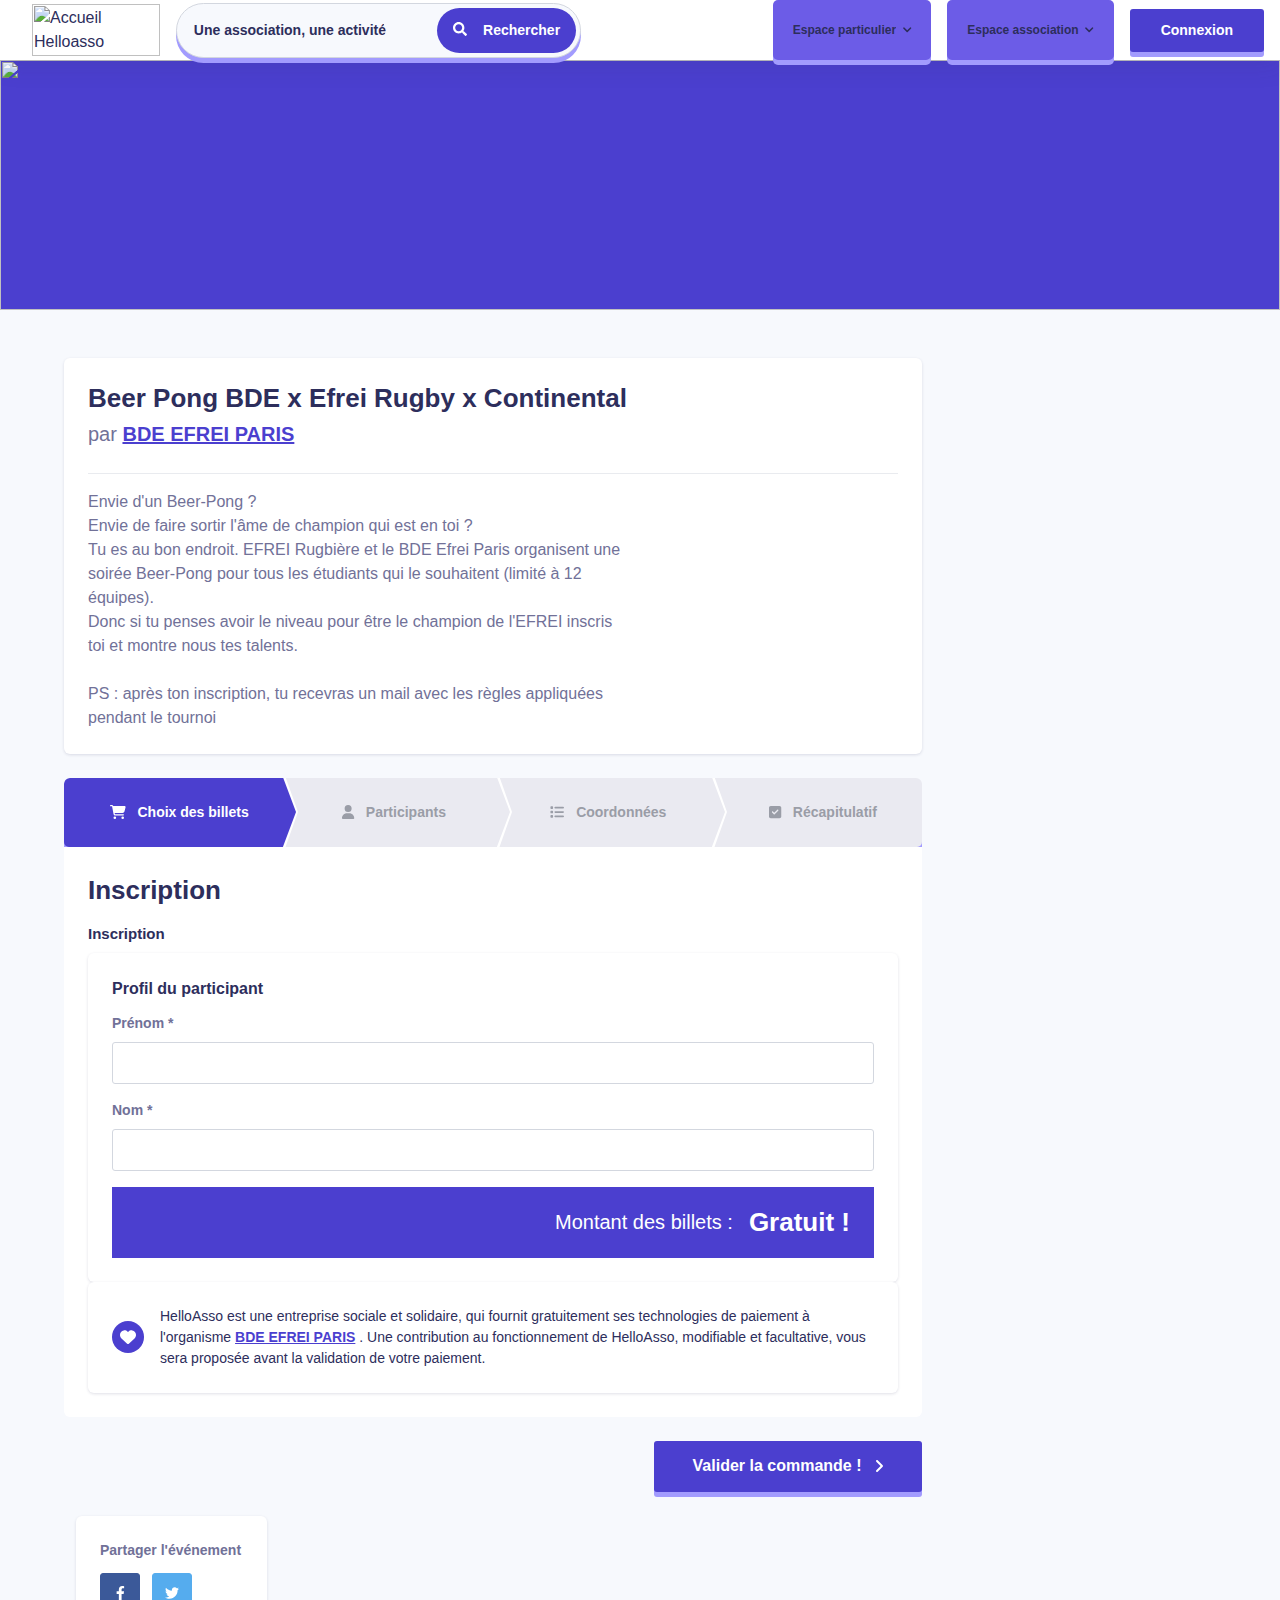
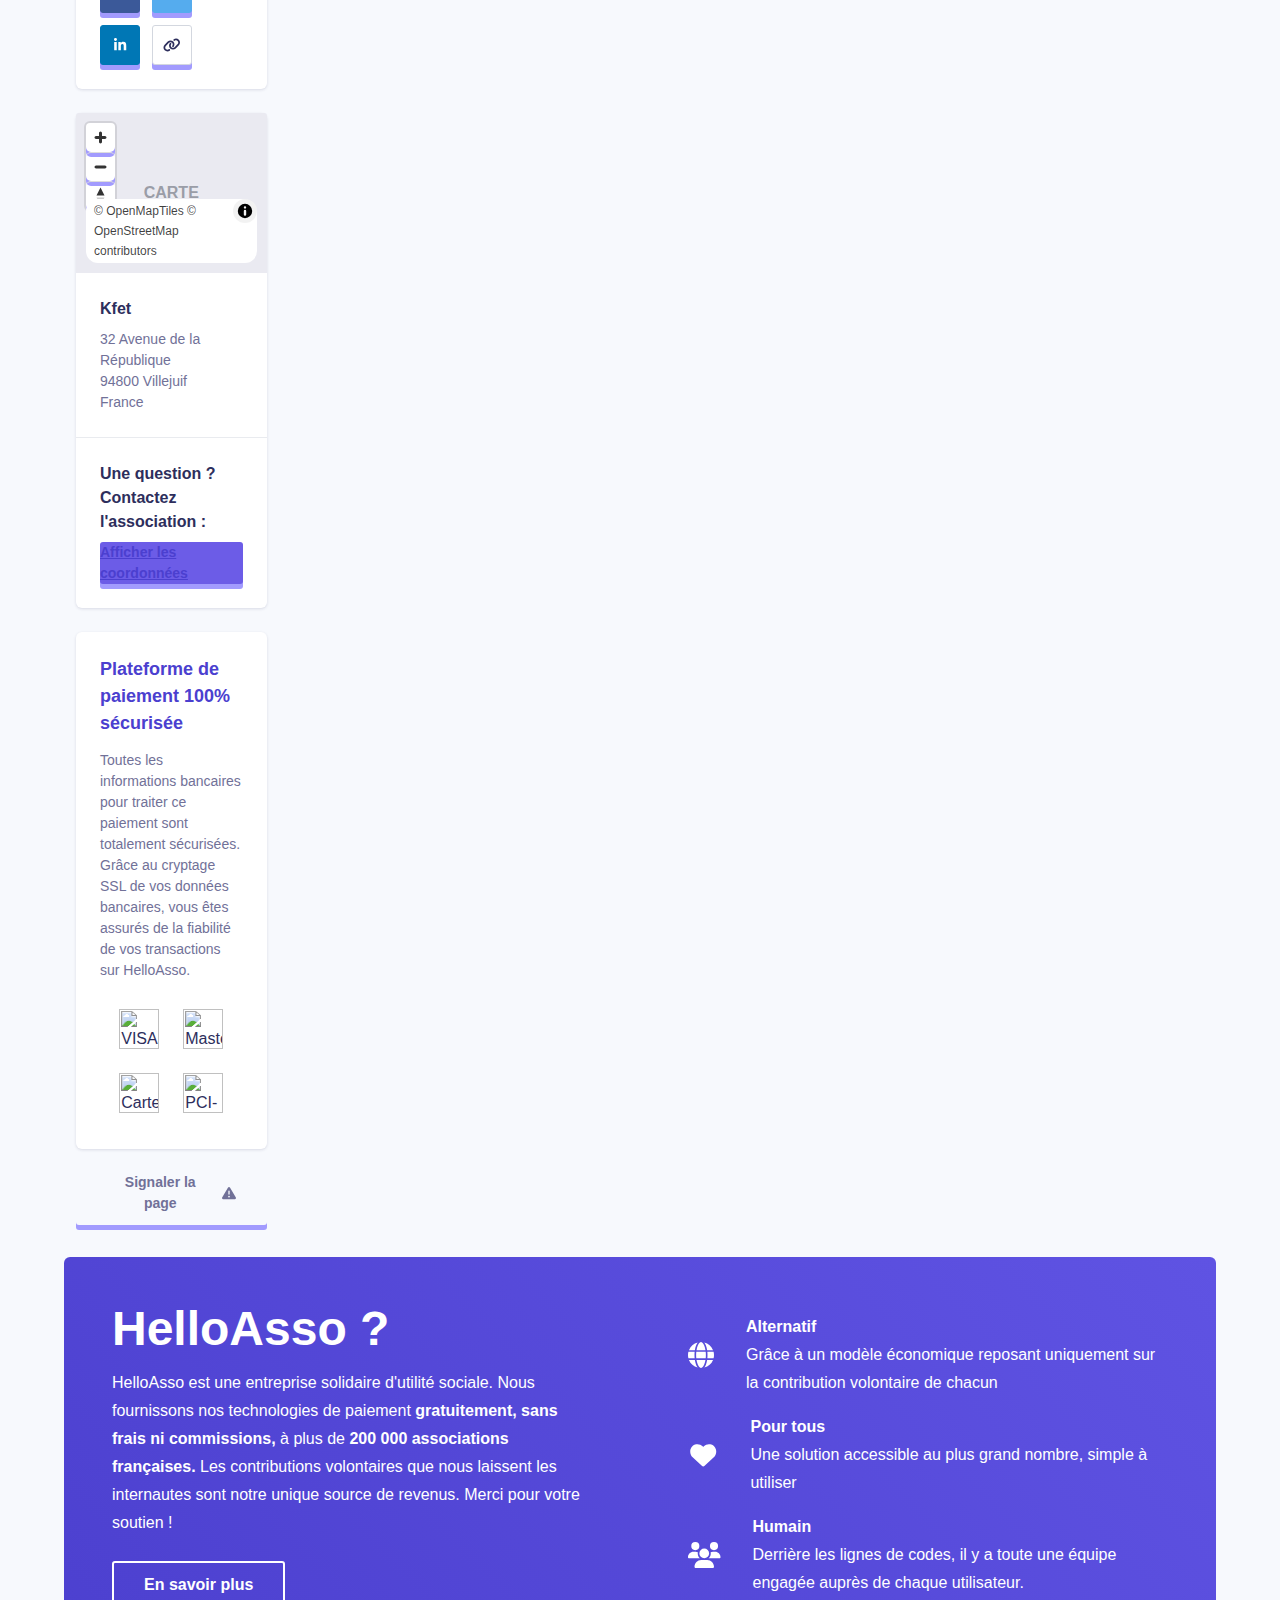
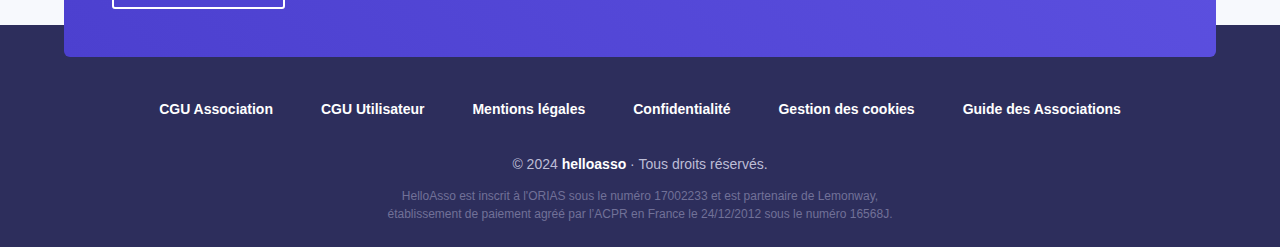
==== commit 08bda5ac: "Create index.html" ====
--- a/index.html
+++ b/index.html
@@ -1,144 +1,19118 @@
-<html xmlns="http://www.w3.org/1999/xhtml" lang="en">
+<html lang="fr"
+    style="--ha-color-primary: hsl(245, 60%, 53%);--ha-color-primary-h: 245;--ha-color-primary-s: 60%;--ha-color-primary-l: 53%;"
+    data-n-head="%7B%22lang%22:%7B%22ssr%22:%22fr%22%7D,%22style%22:%7B%22ssr%22:%22--ha-color-primary:%20hsl(245,%2060%25,%2053%25);--ha-color-primary-h:%20245;--ha-color-primary-s:%2060%25;--ha-color-primary-l:%2053%25;%22%7D%7D">
 
 <head>
-	<meta http-equiv="Content-Type" content="text/html; charset=utf-8" />
-	<meta name="description" content="HTTrack is an easy-to-use website mirror utility. It allows you to download a World Wide website from the Internet to a local directory,building recursively all structures, getting html, images, and other files from the server to your computer. Links are rebuiltrelatively so that you can freely browse to the local site (works with any browser). You can mirror several sites together so that you can jump from one toanother. You can, also, update an existing mirror site, or resume an interrupted download. The robot is fully configurable, with an integrated help" />
-	<meta name="keywords" content="httrack, HTTRACK, HTTrack, winhttrack, WINHTTRACK, WinHTTrack, offline browser, web mirror utility, aspirateur web, surf offline, web capture, www mirror utility, browse offline, local  site builder, website mirroring, aspirateur www, internet grabber, capture de site web, internet tool, hors connexion, unix, dos, windows 95, windows 98, solaris, ibm580, AIX 4.0, HTS, HTGet, web aspirator, web aspirateur, libre, GPL, GNU, free software" />
-	<title>Local index - HTTrack Website Copier</title>
-  <!-- Mirror and index made by HTTrack Website Copier/3.49-2 [XR&CO'2014] -->
-	<style type="text/css">
-	<!--
-
-body {
-	margin: 0;  padding: 0;  margin-bottom: 15px;  margin-top: 8px;
-	background: #77b;
-}
-body, td {
-	font: 14px "Trebuchet MS", Verdana, Arial, Helvetica, sans-serif;
-	}
-
-#subTitle {
-	background: #000;  color: #fff;  padding: 4px;  font-weight: bold; 
-	}
-
-#siteNavigation a, #siteNavigation .current {
-	font-weight: bold;  color: #448;
-	}
-#siteNavigation a:link    { text-decoration: none; }
-#siteNavigation a:visited { text-decoration: none; }
-
-#siteNavigation .current { background-color: #ccd; }
-
-#siteNavigation a:hover   { text-decoration: none;  background-color: #fff;  color: #000; }
-#siteNavigation a:active  { text-decoration: none;  background-color: #ccc; }
-
-
-a:link    { text-decoration: underline;  color: #00f; }
-a:visited { text-decoration: underline;  color: #000; }
-a:hover   { text-decoration: underline;  color: #c00; }
-a:active  { text-decoration: underline; }
-
-#pageContent {
-	clear: both;
-	border-bottom: 6px solid #000;
-	padding: 10px;  padding-top: 20px;
-	line-height: 1.65em;
-	background-image: url(backblue.gif);
-	background-repeat: no-repeat;
-	background-position: top right;
-	}
-
-#pageContent, #siteNavigation {
-	background-color: #ccd;
-	}
-
-
-.imgLeft  { float: left;   margin-right: 10px;  margin-bottom: 10px; }
-.imgRight { float: right;  margin-left: 10px;   margin-bottom: 10px; }
-
-hr { height: 1px;  color: #000;  background-color: #000;  margin-bottom: 15px; }
-
-h1 { margin: 0;  font-weight: bold;  font-size: 2em; }
-h2 { margin: 0;  font-weight: bold;  font-size: 1.6em; }
-h3 { margin: 0;  font-weight: bold;  font-size: 1.3em; }
-h4 { margin: 0;  font-weight: bold;  font-size: 1.18em; }
-
-.blak { background-color: #000; }
-.hide { display: none; }
-.tableWidth { min-width: 400px; }
-
-.tblRegular       { border-collapse: collapse; }
-.tblRegular td    { padding: 6px;  background-image: url(fade.gif);  border: 2px solid #99c; }
-.tblHeaderColor, .tblHeaderColor td { background: #99c; }
-.tblNoBorder td   { border: 0; }
-
-
-// -->
-</style>
-
+    <meta data-n-head="ssr" charset="utf-8">
+    <meta data-n-head="ssr" httpequiv="X-UA-Compatible" content="chrome=1, ie=edge">
+    <meta data-n-head="ssr" name="viewport" content="width=device-width, initial-scale=1">
+    <meta data-n-head="ssr" name="author" content="HelloAsso">
+    <meta data-n-head="ssr" property="og:site_name" content="HelloAsso">
+    <meta data-n-head="ssr" property="og:type" content="website">
+    <meta data-n-head="ssr" property="og:locale" content="fr_FR">
+    <meta data-n-head="ssr" data-hid="og:image:width" property="og:image:width" content="1200">
+    <meta data-n-head="ssr" data-hid="og:image:height" property="og:image:height" content="630">
+    <meta data-n-head="ssr" name="twitter:site" content="@helloasso">
+    <meta data-n-head="ssr" name="twitter:card" content="summary_large_image">
+    <meta data-n-head="ssr" name="viewport" content="width=device-width, initial-scale=1">
+    <meta data-n-head="ssr" data-hid="description" name="description" content="Compétition organisé·e par BDE EFREI PARIS à Villejuif - Envie d'un Beer-Pong ?
+Envie de faire sortir l'âme de champion qui est en toi ?
+Tu es au bon endroit. EFREI Rugbière et le BDE Efrei Paris organisent une soirée Beer-Pong pour tous les étudiants qui le souhaitent (limité à 12 équipes).
+Donc si tu penses avoir le niveau pour être le champion de l'EFREI inscris toi et montre nous tes talents.
+
+PS : après ton inscription, tu recevras un mail avec les règles appliquées pendant le tournoi">
+    <meta data-n-head="ssr" data-hid="og:image" property="og:image"
+        content="https://cdn.helloasso.com/images/campaign_banners/image-competition.jpg?resize=fill:500:360">
+    <meta data-n-head="ssr" data-hid="og:site_name" property="og:site_name" content="HelloAsso">
+    <meta data-n-head="ssr" data-hid="og:title" property="og:title" content="Beer pong bde x efrei rugby x continental">
+    <meta data-n-head="ssr" data-hid="og:type" property="og:type" content="article">
+    <meta data-n-head="ssr" data-hid="og:url" property="og:url"
+        content="https://www.helloasso.com/associations/bde-efrei-paris/evenements/beer-pong-bde-x-efrei-rugby-x-continental">
+    <meta data-n-head="ssr" data-hid="og:locale" property="og:locale" content="fr_FR">
+    <meta data-n-head="ssr" data-hid="og:description" property="og:description" content="Compétition organisé·e par BDE EFREI PARIS à Villejuif - Envie d'un Beer-Pong ?
+Envie de faire sortir l'âme de champion qui est en toi ?
+Tu es au bon endroit. EFREI Rugbière et le BDE Efrei Paris organisent une soirée Beer-Pong pour tous les étudiants qui le souhaitent (limité à 12 équipes).
+Donc si tu penses avoir le niveau pour être le champion de l'EFREI inscris toi et montre nous tes talents.
+
+PS : après ton inscription, tu recevras un mail avec les règles appliquées pendant le tournoi">
+    <meta data-n-head="ssr" data-hid="twitter:title" property="twitter:title"
+        content="Beer pong bde x efrei rugby x continental">
+    <meta data-n-head="ssr" data-hid="twitter:image" property="twitter:image"
+        content="https://cdn.helloasso.com/images/campaign_banners/image-competition.jpg?resize=fill:500:360">
+    <title>Beer pong bde x efrei rugby x continental</title>
+    <style type="text/css">
+        :root,
+        :host {
+            --fa-font-solid: normal 900 1em/1 "Font Awesome 6 Solid";
+            --fa-font-regular: normal 400 1em/1 "Font Awesome 6 Regular";
+            --fa-font-light: normal 300 1em/1 "Font Awesome 6 Light";
+            --fa-font-thin: normal 100 1em/1 "Font Awesome 6 Thin";
+            --fa-font-duotone: normal 900 1em/1 "Font Awesome 6 Duotone";
+            --fa-font-brands: normal 400 1em/1 "Font Awesome 6 Brands";
+        }
+
+        svg:not(:root).svg-inline--fa,
+        svg:not(:host).svg-inline--fa {
+            overflow: visible;
+            box-sizing: content-box;
+        }
+
+        .svg-inline--fa {
+            display: var(--fa-display, inline-block);
+            height: 1em;
+            overflow: visible;
+            vertical-align: -0.125em;
+        }
+
+        .svg-inline--fa.fa-2xs {
+            vertical-align: 0.1em;
+        }
+
+        .svg-inline--fa.fa-xs {
+            vertical-align: 0em;
+        }
+
+        .svg-inline--fa.fa-sm {
+            vertical-align: -0.0714285705em;
+        }
+
+        .svg-inline--fa.fa-lg {
+            vertical-align: -0.2em;
+        }
+
+        .svg-inline--fa.fa-xl {
+            vertical-align: -0.25em;
+        }
+
+        .svg-inline--fa.fa-2xl {
+            vertical-align: -0.3125em;
+        }
+
+        .svg-inline--fa.fa-pull-left {
+            margin-right: var(--fa-pull-margin, 0.3em);
+            width: auto;
+        }
+
+        .svg-inline--fa.fa-pull-right {
+            margin-left: var(--fa-pull-margin, 0.3em);
+            width: auto;
+        }
+
+        .svg-inline--fa.fa-li {
+            width: var(--fa-li-width, 2em);
+            top: 0.25em;
+        }
+
+        .svg-inline--fa.fa-fw {
+            width: var(--fa-fw-width, 1.25em);
+        }
+
+        .fa-layers svg.svg-inline--fa {
+            bottom: 0;
+            left: 0;
+            margin: auto;
+            position: absolute;
+            right: 0;
+            top: 0;
+        }
+
+        .fa-layers-counter,
+        .fa-layers-text {
+            display: inline-block;
+            position: absolute;
+            text-align: center;
+        }
+
+        .fa-layers {
+            display: inline-block;
+            height: 1em;
+            position: relative;
+            text-align: center;
+            vertical-align: -0.125em;
+            width: 1em;
+        }
+
+        .fa-layers svg.svg-inline--fa {
+            -webkit-transform-origin: center center;
+            transform-origin: center center;
+        }
+
+        .fa-layers-text {
+            left: 50%;
+            top: 50%;
+            -webkit-transform: translate(-50%, -50%);
+            transform: translate(-50%, -50%);
+            -webkit-transform-origin: center center;
+            transform-origin: center center;
+        }
+
+        .fa-layers-counter {
+            background-color: var(--fa-counter-background-color, #ff253a);
+            border-radius: var(--fa-counter-border-radius, 1em);
+            box-sizing: border-box;
+            color: var(--fa-inverse, #fff);
+            line-height: var(--fa-counter-line-height, 1);
+            max-width: var(--fa-counter-max-width, 5em);
+            min-width: var(--fa-counter-min-width, 1.5em);
+            overflow: hidden;
+            padding: var(--fa-counter-padding, 0.25em 0.5em);
+            right: var(--fa-right, 0);
+            text-overflow: ellipsis;
+            top: var(--fa-top, 0);
+            -webkit-transform: scale(var(--fa-counter-scale, 0.25));
+            transform: scale(var(--fa-counter-scale, 0.25));
+            -webkit-transform-origin: top right;
+            transform-origin: top right;
+        }
+
+        .fa-layers-bottom-right {
+            bottom: var(--fa-bottom, 0);
+            right: var(--fa-right, 0);
+            top: auto;
+            -webkit-transform: scale(var(--fa-layers-scale, 0.25));
+            transform: scale(var(--fa-layers-scale, 0.25));
+            -webkit-transform-origin: bottom right;
+            transform-origin: bottom right;
+        }
+
+        .fa-layers-bottom-left {
+            bottom: var(--fa-bottom, 0);
+            left: var(--fa-left, 0);
+            right: auto;
+            top: auto;
+            -webkit-transform: scale(var(--fa-layers-scale, 0.25));
+            transform: scale(var(--fa-layers-scale, 0.25));
+            -webkit-transform-origin: bottom left;
+            transform-origin: bottom left;
+        }
+
+        .fa-layers-top-right {
+            top: var(--fa-top, 0);
+            right: var(--fa-right, 0);
+            -webkit-transform: scale(var(--fa-layers-scale, 0.25));
+            transform: scale(var(--fa-layers-scale, 0.25));
+            -webkit-transform-origin: top right;
+            transform-origin: top right;
+        }
+
+        .fa-layers-top-left {
+            left: var(--fa-left, 0);
+            right: auto;
+            top: var(--fa-top, 0);
+            -webkit-transform: scale(var(--fa-layers-scale, 0.25));
+            transform: scale(var(--fa-layers-scale, 0.25));
+            -webkit-transform-origin: top left;
+            transform-origin: top left;
+        }
+
+        .fa-1x {
+            font-size: 1em;
+        }
+
+        .fa-2x {
+            font-size: 2em;
+        }
+
+        .fa-3x {
+            font-size: 3em;
+        }
+
+        .fa-4x {
+            font-size: 4em;
+        }
+
+        .fa-5x {
+            font-size: 5em;
+        }
+
+        .fa-6x {
+            font-size: 6em;
+        }
+
+        .fa-7x {
+            font-size: 7em;
+        }
+
+        .fa-8x {
+            font-size: 8em;
+        }
+
+        .fa-9x {
+            font-size: 9em;
+        }
+
+        .fa-10x {
+            font-size: 10em;
+        }
+
+        .fa-2xs {
+            font-size: 0.625em;
+            line-height: 0.1em;
+            vertical-align: 0.225em;
+        }
+
+        .fa-xs {
+            font-size: 0.75em;
+            line-height: 0.0833333337em;
+            vertical-align: 0.125em;
+        }
+
+        .fa-sm {
+            font-size: 0.875em;
+            line-height: 0.0714285718em;
+            vertical-align: 0.0535714295em;
+        }
+
+        .fa-lg {
+            font-size: 1.25em;
+            line-height: 0.05em;
+            vertical-align: -0.075em;
+        }
+
+        .fa-xl {
+            font-size: 1.5em;
+            line-height: 0.0416666682em;
+            vertical-align: -0.125em;
+        }
+
+        .fa-2xl {
+            font-size: 2em;
+            line-height: 0.03125em;
+            vertical-align: -0.1875em;
+        }
+
+        .fa-fw {
+            text-align: center;
+            width: 1.25em;
+        }
+
+        .fa-ul {
+            list-style-type: none;
+            margin-left: var(--fa-li-margin, 2.5em);
+            padding-left: 0;
+        }
+
+        .fa-ul>li {
+            position: relative;
+        }
+
+        .fa-li {
+            left: calc(var(--fa-li-width, 2em) * -1);
+            position: absolute;
+            text-align: center;
+            width: var(--fa-li-width, 2em);
+            line-height: inherit;
+        }
+
+        .fa-border {
+            border-color: var(--fa-border-color, #eee);
+            border-radius: var(--fa-border-radius, 0.1em);
+            border-style: var(--fa-border-style, solid);
+            border-width: var(--fa-border-width, 0.08em);
+            padding: var(--fa-border-padding, 0.2em 0.25em 0.15em);
+        }
+
+        .fa-pull-left {
+            float: left;
+            margin-right: var(--fa-pull-margin, 0.3em);
+        }
+
+        .fa-pull-right {
+            float: right;
+            margin-left: var(--fa-pull-margin, 0.3em);
+        }
+
+        .fa-beat {
+            -webkit-animation-name: fa-beat;
+            animation-name: fa-beat;
+            -webkit-animation-delay: var(--fa-animation-delay, 0);
+            animation-delay: var(--fa-animation-delay, 0);
+            -webkit-animation-direction: var(--fa-animation-direction, normal);
+            animation-direction: var(--fa-animation-direction, normal);
+            -webkit-animation-duration: var(--fa-animation-duration, 1s);
+            animation-duration: var(--fa-animation-duration, 1s);
+            -webkit-animation-iteration-count: var(--fa-animation-iteration-count, infinite);
+            animation-iteration-count: var(--fa-animation-iteration-count, infinite);
+            -webkit-animation-timing-function: var(--fa-animation-timing, ease-in-out);
+            animation-timing-function: var(--fa-animation-timing, ease-in-out);
+        }
+
+        .fa-bounce {
+            -webkit-animation-name: fa-bounce;
+            animation-name: fa-bounce;
+            -webkit-animation-delay: var(--fa-animation-delay, 0);
+            animation-delay: var(--fa-animation-delay, 0);
+            -webkit-animation-direction: var(--fa-animation-direction, normal);
+            animation-direction: var(--fa-animation-direction, normal);
+            -webkit-animation-duration: var(--fa-animation-duration, 1s);
+            animation-duration: var(--fa-animation-duration, 1s);
+            -webkit-animation-iteration-count: var(--fa-animation-iteration-count, infinite);
+            animation-iteration-count: var(--fa-animation-iteration-count, infinite);
+            -webkit-animation-timing-function: var(--fa-animation-timing, cubic-bezier(0.28, 0.84, 0.42, 1));
+            animation-timing-function: var(--fa-animation-timing, cubic-bezier(0.28, 0.84, 0.42, 1));
+        }
+
+        .fa-fade {
+            -webkit-animation-name: fa-fade;
+            animation-name: fa-fade;
+            -webkit-animation-delay: var(--fa-animation-delay, 0);
+            animation-delay: var(--fa-animation-delay, 0);
+            -webkit-animation-direction: var(--fa-animation-direction, normal);
+            animation-direction: var(--fa-animation-direction, normal);
+            -webkit-animation-duration: var(--fa-animation-duration, 1s);
+            animation-duration: var(--fa-animation-duration, 1s);
+            -webkit-animation-iteration-count: var(--fa-animation-iteration-count, infinite);
+            animation-iteration-count: var(--fa-animation-iteration-count, infinite);
+            -webkit-animation-timing-function: var(--fa-animation-timing, cubic-bezier(0.4, 0, 0.6, 1));
+            animation-timing-function: var(--fa-animation-timing, cubic-bezier(0.4, 0, 0.6, 1));
+        }
+
+        .fa-beat-fade {
+            -webkit-animation-name: fa-beat-fade;
+            animation-name: fa-beat-fade;
+            -webkit-animation-delay: var(--fa-animation-delay, 0);
+            animation-delay: var(--fa-animation-delay, 0);
+            -webkit-animation-direction: var(--fa-animation-direction, normal);
+            animation-direction: var(--fa-animation-direction, normal);
+            -webkit-animation-duration: var(--fa-animation-duration, 1s);
+            animation-duration: var(--fa-animation-duration, 1s);
+            -webkit-animation-iteration-count: var(--fa-animation-iteration-count, infinite);
+            animation-iteration-count: var(--fa-animation-iteration-count, infinite);
+            -webkit-animation-timing-function: var(--fa-animation-timing, cubic-bezier(0.4, 0, 0.6, 1));
+            animation-timing-function: var(--fa-animation-timing, cubic-bezier(0.4, 0, 0.6, 1));
+        }
+
+        .fa-flip {
+            -webkit-animation-name: fa-flip;
+            animation-name: fa-flip;
+            -webkit-animation-delay: var(--fa-animation-delay, 0);
+            animation-delay: var(--fa-animation-delay, 0);
+            -webkit-animation-direction: var(--fa-animation-direction, normal);
+            animation-direction: var(--fa-animation-direction, normal);
+            -webkit-animation-duration: var(--fa-animation-duration, 1s);
+            animation-duration: var(--fa-animation-duration, 1s);
+            -webkit-animation-iteration-count: var(--fa-animation-iteration-count, infinite);
+            animation-iteration-count: var(--fa-animation-iteration-count, infinite);
+            -webkit-animation-timing-function: var(--fa-animation-timing, ease-in-out);
+            animation-timing-function: var(--fa-animation-timing, ease-in-out);
+        }
+
+        .fa-shake {
+            -webkit-animation-name: fa-shake;
+            animation-name: fa-shake;
+            -webkit-animation-delay: var(--fa-animation-delay, 0);
+            animation-delay: var(--fa-animation-delay, 0);
+            -webkit-animation-direction: var(--fa-animation-direction, normal);
+            animation-direction: var(--fa-animation-direction, normal);
+            -webkit-animation-duration: var(--fa-animation-duration, 1s);
+            animation-duration: var(--fa-animation-duration, 1s);
+            -webkit-animation-iteration-count: var(--fa-animation-iteration-count, infinite);
+            animation-iteration-count: var(--fa-animation-iteration-count, infinite);
+            -webkit-animation-timing-function: var(--fa-animation-timing, linear);
+            animation-timing-function: var(--fa-animation-timing, linear);
+        }
+
+        .fa-spin {
+            -webkit-animation-name: fa-spin;
+            animation-name: fa-spin;
+            -webkit-animation-delay: var(--fa-animation-delay, 0);
+            animation-delay: var(--fa-animation-delay, 0);
+            -webkit-animation-direction: var(--fa-animation-direction, normal);
+            animation-direction: var(--fa-animation-direction, normal);
+            -webkit-animation-duration: var(--fa-animation-duration, 2s);
+            animation-duration: var(--fa-animation-duration, 2s);
+            -webkit-animation-iteration-count: var(--fa-animation-iteration-count, infinite);
+            animation-iteration-count: var(--fa-animation-iteration-count, infinite);
+            -webkit-animation-timing-function: var(--fa-animation-timing, linear);
+            animation-timing-function: var(--fa-animation-timing, linear);
+        }
+
+        .fa-spin-reverse {
+            --fa-animation-direction: reverse;
+        }
+
+        .fa-pulse,
+        .fa-spin-pulse {
+            -webkit-animation-name: fa-spin;
+            animation-name: fa-spin;
+            -webkit-animation-direction: var(--fa-animation-direction, normal);
+            animation-direction: var(--fa-animation-direction, normal);
+            -webkit-animation-duration: var(--fa-animation-duration, 1s);
+            animation-duration: var(--fa-animation-duration, 1s);
+            -webkit-animation-iteration-count: var(--fa-animation-iteration-count, infinite);
+            animation-iteration-count: var(--fa-animation-iteration-count, infinite);
+            -webkit-animation-timing-function: var(--fa-animation-timing, steps(8));
+            animation-timing-function: var(--fa-animation-timing, steps(8));
+        }
+
+        @media (prefers-reduced-motion: reduce) {
+
+            .fa-beat,
+            .fa-bounce,
+            .fa-fade,
+            .fa-beat-fade,
+            .fa-flip,
+            .fa-pulse,
+            .fa-shake,
+            .fa-spin,
+            .fa-spin-pulse {
+                -webkit-animation-delay: -1ms;
+                animation-delay: -1ms;
+                -webkit-animation-duration: 1ms;
+                animation-duration: 1ms;
+                -webkit-animation-iteration-count: 1;
+                animation-iteration-count: 1;
+                transition-delay: 0s;
+                transition-duration: 0s;
+            }
+        }
+
+        @-webkit-keyframes fa-beat {
+
+            0%,
+            90% {
+                -webkit-transform: scale(1);
+                transform: scale(1);
+            }
+
+            45% {
+                -webkit-transform: scale(var(--fa-beat-scale, 1.25));
+                transform: scale(var(--fa-beat-scale, 1.25));
+            }
+        }
+
+        @keyframes fa-beat {
+
+            0%,
+            90% {
+                -webkit-transform: scale(1);
+                transform: scale(1);
+            }
+
+            45% {
+                -webkit-transform: scale(var(--fa-beat-scale, 1.25));
+                transform: scale(var(--fa-beat-scale, 1.25));
+            }
+        }
+
+        @-webkit-keyframes fa-bounce {
+            0% {
+                -webkit-transform: scale(1, 1) translateY(0);
+                transform: scale(1, 1) translateY(0);
+            }
+
+            10% {
+                -webkit-transform: scale(var(--fa-bounce-start-scale-x, 1.1), var(--fa-bounce-start-scale-y, 0.9)) translateY(0);
+                transform: scale(var(--fa-bounce-start-scale-x, 1.1), var(--fa-bounce-start-scale-y, 0.9)) translateY(0);
+            }
+
+            30% {
+                -webkit-transform: scale(var(--fa-bounce-jump-scale-x, 0.9), var(--fa-bounce-jump-scale-y, 1.1)) translateY(var(--fa-bounce-height, -0.5em));
+                transform: scale(var(--fa-bounce-jump-scale-x, 0.9), var(--fa-bounce-jump-scale-y, 1.1)) translateY(var(--fa-bounce-height, -0.5em));
+            }
+
+            50% {
+                -webkit-transform: scale(var(--fa-bounce-land-scale-x, 1.05), var(--fa-bounce-land-scale-y, 0.95)) translateY(0);
+                transform: scale(var(--fa-bounce-land-scale-x, 1.05), var(--fa-bounce-land-scale-y, 0.95)) translateY(0);
+            }
+
+            57% {
+                -webkit-transform: scale(1, 1) translateY(var(--fa-bounce-rebound, -0.125em));
+                transform: scale(1, 1) translateY(var(--fa-bounce-rebound, -0.125em));
+            }
+
+            64% {
+                -webkit-transform: scale(1, 1) translateY(0);
+                transform: scale(1, 1) translateY(0);
+            }
+
+            100% {
+                -webkit-transform: scale(1, 1) translateY(0);
+                transform: scale(1, 1) translateY(0);
+            }
+        }
+
+        @keyframes fa-bounce {
+            0% {
+                -webkit-transform: scale(1, 1) translateY(0);
+                transform: scale(1, 1) translateY(0);
+            }
+
+            10% {
+                -webkit-transform: scale(var(--fa-bounce-start-scale-x, 1.1), var(--fa-bounce-start-scale-y, 0.9)) translateY(0);
+                transform: scale(var(--fa-bounce-start-scale-x, 1.1), var(--fa-bounce-start-scale-y, 0.9)) translateY(0);
+            }
+
+            30% {
+                -webkit-transform: scale(var(--fa-bounce-jump-scale-x, 0.9), var(--fa-bounce-jump-scale-y, 1.1)) translateY(var(--fa-bounce-height, -0.5em));
+                transform: scale(var(--fa-bounce-jump-scale-x, 0.9), var(--fa-bounce-jump-scale-y, 1.1)) translateY(var(--fa-bounce-height, -0.5em));
+            }
+
+            50% {
+                -webkit-transform: scale(var(--fa-bounce-land-scale-x, 1.05), var(--fa-bounce-land-scale-y, 0.95)) translateY(0);
+                transform: scale(var(--fa-bounce-land-scale-x, 1.05), var(--fa-bounce-land-scale-y, 0.95)) translateY(0);
+            }
+
+            57% {
+                -webkit-transform: scale(1, 1) translateY(var(--fa-bounce-rebound, -0.125em));
+                transform: scale(1, 1) translateY(var(--fa-bounce-rebound, -0.125em));
+            }
+
+            64% {
+                -webkit-transform: scale(1, 1) translateY(0);
+                transform: scale(1, 1) translateY(0);
+            }
+
+            100% {
+                -webkit-transform: scale(1, 1) translateY(0);
+                transform: scale(1, 1) translateY(0);
+            }
+        }
+
+        @-webkit-keyframes fa-fade {
+            50% {
+                opacity: var(--fa-fade-opacity, 0.4);
+            }
+        }
+
+        @keyframes fa-fade {
+            50% {
+                opacity: var(--fa-fade-opacity, 0.4);
+            }
+        }
+
+        @-webkit-keyframes fa-beat-fade {
+
+            0%,
+            100% {
+                opacity: var(--fa-beat-fade-opacity, 0.4);
+                -webkit-transform: scale(1);
+                transform: scale(1);
+            }
+
+            50% {
+                opacity: 1;
+                -webkit-transform: scale(var(--fa-beat-fade-scale, 1.125));
+                transform: scale(var(--fa-beat-fade-scale, 1.125));
+            }
+        }
+
+        @keyframes fa-beat-fade {
+
+            0%,
+            100% {
+                opacity: var(--fa-beat-fade-opacity, 0.4);
+                -webkit-transform: scale(1);
+                transform: scale(1);
+            }
+
+            50% {
+                opacity: 1;
+                -webkit-transform: scale(var(--fa-beat-fade-scale, 1.125));
+                transform: scale(var(--fa-beat-fade-scale, 1.125));
+            }
+        }
+
+        @-webkit-keyframes fa-flip {
+            50% {
+                -webkit-transform: rotate3d(var(--fa-flip-x, 0), var(--fa-flip-y, 1), var(--fa-flip-z, 0), var(--fa-flip-angle, -180deg));
+                transform: rotate3d(var(--fa-flip-x, 0), var(--fa-flip-y, 1), var(--fa-flip-z, 0), var(--fa-flip-angle, -180deg));
+            }
+        }
+
+        @keyframes fa-flip {
+            50% {
+                -webkit-transform: rotate3d(var(--fa-flip-x, 0), var(--fa-flip-y, 1), var(--fa-flip-z, 0), var(--fa-flip-angle, -180deg));
+                transform: rotate3d(var(--fa-flip-x, 0), var(--fa-flip-y, 1), var(--fa-flip-z, 0), var(--fa-flip-angle, -180deg));
+            }
+        }
+
+        @-webkit-keyframes fa-shake {
+            0% {
+                -webkit-transform: rotate(-15deg);
+                transform: rotate(-15deg);
+            }
+
+            4% {
+                -webkit-transform: rotate(15deg);
+                transform: rotate(15deg);
+            }
+
+            8%,
+            24% {
+                -webkit-transform: rotate(-18deg);
+                transform: rotate(-18deg);
+            }
+
+            12%,
+            28% {
+                -webkit-transform: rotate(18deg);
+                transform: rotate(18deg);
+            }
+
+            16% {
+                -webkit-transform: rotate(-22deg);
+                transform: rotate(-22deg);
+            }
+
+            20% {
+                -webkit-transform: rotate(22deg);
+                transform: rotate(22deg);
+            }
+
+            32% {
+                -webkit-transform: rotate(-12deg);
+                transform: rotate(-12deg);
+            }
+
+            36% {
+                -webkit-transform: rotate(12deg);
+                transform: rotate(12deg);
+            }
+
+            40%,
+            100% {
+                -webkit-transform: rotate(0deg);
+                transform: rotate(0deg);
+            }
+        }
+
+        @keyframes fa-shake {
+            0% {
+                -webkit-transform: rotate(-15deg);
+                transform: rotate(-15deg);
+            }
+
+            4% {
+                -webkit-transform: rotate(15deg);
+                transform: rotate(15deg);
+            }
+
+            8%,
+            24% {
+                -webkit-transform: rotate(-18deg);
+                transform: rotate(-18deg);
+            }
+
+            12%,
+            28% {
+                -webkit-transform: rotate(18deg);
+                transform: rotate(18deg);
+            }
+
+            16% {
+                -webkit-transform: rotate(-22deg);
+                transform: rotate(-22deg);
+            }
+
+            20% {
+                -webkit-transform: rotate(22deg);
+                transform: rotate(22deg);
+            }
+
+            32% {
+                -webkit-transform: rotate(-12deg);
+                transform: rotate(-12deg);
+            }
+
+            36% {
+                -webkit-transform: rotate(12deg);
+                transform: rotate(12deg);
+            }
+
+            40%,
+            100% {
+                -webkit-transform: rotate(0deg);
+                transform: rotate(0deg);
+            }
+        }
+
+        @-webkit-keyframes fa-spin {
+            0% {
+                -webkit-transform: rotate(0deg);
+                transform: rotate(0deg);
+            }
+
+            100% {
+                -webkit-transform: rotate(360deg);
+                transform: rotate(360deg);
+            }
+        }
+
+        @keyframes fa-spin {
+            0% {
+                -webkit-transform: rotate(0deg);
+                transform: rotate(0deg);
+            }
+
+            100% {
+                -webkit-transform: rotate(360deg);
+                transform: rotate(360deg);
+            }
+        }
+
+        .fa-rotate-90 {
+            -webkit-transform: rotate(90deg);
+            transform: rotate(90deg);
+        }
+
+        .fa-rotate-180 {
+            -webkit-transform: rotate(180deg);
+            transform: rotate(180deg);
+        }
+
+        .fa-rotate-270 {
+            -webkit-transform: rotate(270deg);
+            transform: rotate(270deg);
+        }
+
+        .fa-flip-horizontal {
+            -webkit-transform: scale(-1, 1);
+            transform: scale(-1, 1);
+        }
+
+        .fa-flip-vertical {
+            -webkit-transform: scale(1, -1);
+            transform: scale(1, -1);
+        }
+
+        .fa-flip-both,
+        .fa-flip-horizontal.fa-flip-vertical {
+            -webkit-transform: scale(-1, -1);
+            transform: scale(-1, -1);
+        }
+
+        .fa-rotate-by {
+            -webkit-transform: rotate(var(--fa-rotate-angle, none));
+            transform: rotate(var(--fa-rotate-angle, none));
+        }
+
+        .fa-stack {
+            display: inline-block;
+            vertical-align: middle;
+            height: 2em;
+            position: relative;
+            width: 2.5em;
+        }
+
+        .fa-stack-1x,
+        .fa-stack-2x {
+            bottom: 0;
+            left: 0;
+            margin: auto;
+            position: absolute;
+            right: 0;
+            top: 0;
+            z-index: var(--fa-stack-z-index, auto);
+        }
+
+        .svg-inline--fa.fa-stack-1x {
+            height: 1em;
+            width: 1.25em;
+        }
+
+        .svg-inline--fa.fa-stack-2x {
+            height: 2em;
+            width: 2.5em;
+        }
+
+        .fa-inverse {
+            color: var(--fa-inverse, #fff);
+        }
+
+        .sr-only,
+        .fa-sr-only {
+            position: absolute;
+            width: 1px;
+            height: 1px;
+            padding: 0;
+            margin: -1px;
+            overflow: hidden;
+            clip: rect(0, 0, 0, 0);
+            white-space: nowrap;
+            border-width: 0;
+        }
+
+        .sr-only-focusable:not(:focus),
+        .fa-sr-only-focusable:not(:focus) {
+            position: absolute;
+            width: 1px;
+            height: 1px;
+            padding: 0;
+            margin: -1px;
+            overflow: hidden;
+            clip: rect(0, 0, 0, 0);
+            white-space: nowrap;
+            border-width: 0;
+        }
+
+        .svg-inline--fa .fa-primary {
+            fill: var(--fa-primary-color, currentColor);
+            opacity: var(--fa-primary-opacity, 1);
+        }
+
+        .svg-inline--fa .fa-secondary {
+            fill: var(--fa-secondary-color, currentColor);
+            opacity: var(--fa-secondary-opacity, 0.4);
+        }
+
+        .svg-inline--fa.fa-swap-opacity .fa-primary {
+            opacity: var(--fa-secondary-opacity, 0.4);
+        }
+
+        .svg-inline--fa.fa-swap-opacity .fa-secondary {
+            opacity: var(--fa-primary-opacity, 1);
+        }
+
+        .svg-inline--fa mask .fa-primary,
+        .svg-inline--fa mask .fa-secondary {
+            fill: black;
+        }
+
+        .fad.fa-inverse,
+        .fa-duotone.fa-inverse {
+            color: var(--fa-inverse, #fff);
+        }
+    </style>
+    <style type="text/css">
+        :root,
+        :host {
+            --fa-font-solid: normal 900 1em/1 "Font Awesome 6 Solid";
+            --fa-font-regular: normal 400 1em/1 "Font Awesome 6 Regular";
+            --fa-font-light: normal 300 1em/1 "Font Awesome 6 Light";
+            --fa-font-thin: normal 100 1em/1 "Font Awesome 6 Thin";
+            --fa-font-duotone: normal 900 1em/1 "Font Awesome 6 Duotone";
+            --fa-font-sharp-solid: normal 900 1em/1 "Font Awesome 6 Sharp";
+            --fa-font-sharp-regular: normal 400 1em/1 "Font Awesome 6 Sharp";
+            --fa-font-sharp-light: normal 300 1em/1 "Font Awesome 6 Sharp";
+            --fa-font-brands: normal 400 1em/1 "Font Awesome 6 Brands";
+        }
+
+        svg:not(:root).svg-inline--fa,
+        svg:not(:host).svg-inline--fa {
+            overflow: visible;
+            box-sizing: content-box;
+        }
+
+        .svg-inline--fa {
+            display: var(--fa-display, inline-block);
+            height: 1em;
+            overflow: visible;
+            vertical-align: -0.125em;
+        }
+
+        .svg-inline--fa.fa-2xs {
+            vertical-align: 0.1em;
+        }
+
+        .svg-inline--fa.fa-xs {
+            vertical-align: 0em;
+        }
+
+        .svg-inline--fa.fa-sm {
+            vertical-align: -0.0714285705em;
+        }
+
+        .svg-inline--fa.fa-lg {
+            vertical-align: -0.2em;
+        }
+
+        .svg-inline--fa.fa-xl {
+            vertical-align: -0.25em;
+        }
+
+        .svg-inline--fa.fa-2xl {
+            vertical-align: -0.3125em;
+        }
+
+        .svg-inline--fa.fa-pull-left {
+            margin-right: var(--fa-pull-margin, 0.3em);
+            width: auto;
+        }
+
+        .svg-inline--fa.fa-pull-right {
+            margin-left: var(--fa-pull-margin, 0.3em);
+            width: auto;
+        }
+
+        .svg-inline--fa.fa-li {
+            width: var(--fa-li-width, 2em);
+            top: 0.25em;
+        }
+
+        .svg-inline--fa.fa-fw {
+            width: var(--fa-fw-width, 1.25em);
+        }
+
+        .fa-layers svg.svg-inline--fa {
+            bottom: 0;
+            left: 0;
+            margin: auto;
+            position: absolute;
+            right: 0;
+            top: 0;
+        }
+
+        .fa-layers-counter,
+        .fa-layers-text {
+            display: inline-block;
+            position: absolute;
+            text-align: center;
+        }
+
+        .fa-layers {
+            display: inline-block;
+            height: 1em;
+            position: relative;
+            text-align: center;
+            vertical-align: -0.125em;
+            width: 1em;
+        }
+
+        .fa-layers svg.svg-inline--fa {
+            -webkit-transform-origin: center center;
+            transform-origin: center center;
+        }
+
+        .fa-layers-text {
+            left: 50%;
+            top: 50%;
+            -webkit-transform: translate(-50%, -50%);
+            transform: translate(-50%, -50%);
+            -webkit-transform-origin: center center;
+            transform-origin: center center;
+        }
+
+        .fa-layers-counter {
+            background-color: var(--fa-counter-background-color, #ff253a);
+            border-radius: var(--fa-counter-border-radius, 1em);
+            box-sizing: border-box;
+            color: var(--fa-inverse, #fff);
+            line-height: var(--fa-counter-line-height, 1);
+            max-width: var(--fa-counter-max-width, 5em);
+            min-width: var(--fa-counter-min-width, 1.5em);
+            overflow: hidden;
+            padding: var(--fa-counter-padding, 0.25em 0.5em);
+            right: var(--fa-right, 0);
+            text-overflow: ellipsis;
+            top: var(--fa-top, 0);
+            -webkit-transform: scale(var(--fa-counter-scale, 0.25));
+            transform: scale(var(--fa-counter-scale, 0.25));
+            -webkit-transform-origin: top right;
+            transform-origin: top right;
+        }
+
+        .fa-layers-bottom-right {
+            bottom: var(--fa-bottom, 0);
+            right: var(--fa-right, 0);
+            top: auto;
+            -webkit-transform: scale(var(--fa-layers-scale, 0.25));
+            transform: scale(var(--fa-layers-scale, 0.25));
+            -webkit-transform-origin: bottom right;
+            transform-origin: bottom right;
+        }
+
+        .fa-layers-bottom-left {
+            bottom: var(--fa-bottom, 0);
+            left: var(--fa-left, 0);
+            right: auto;
+            top: auto;
+            -webkit-transform: scale(var(--fa-layers-scale, 0.25));
+            transform: scale(var(--fa-layers-scale, 0.25));
+            -webkit-transform-origin: bottom left;
+            transform-origin: bottom left;
+        }
+
+        .fa-layers-top-right {
+            top: var(--fa-top, 0);
+            right: var(--fa-right, 0);
+            -webkit-transform: scale(var(--fa-layers-scale, 0.25));
+            transform: scale(var(--fa-layers-scale, 0.25));
+            -webkit-transform-origin: top right;
+            transform-origin: top right;
+        }
+
+        .fa-layers-top-left {
+            left: var(--fa-left, 0);
+            right: auto;
+            top: var(--fa-top, 0);
+            -webkit-transform: scale(var(--fa-layers-scale, 0.25));
+            transform: scale(var(--fa-layers-scale, 0.25));
+            -webkit-transform-origin: top left;
+            transform-origin: top left;
+        }
+
+        .fa-1x {
+            font-size: 1em;
+        }
+
+        .fa-2x {
+            font-size: 2em;
+        }
+
+        .fa-3x {
+            font-size: 3em;
+        }
+
+        .fa-4x {
+            font-size: 4em;
+        }
+
+        .fa-5x {
+            font-size: 5em;
+        }
+
+        .fa-6x {
+            font-size: 6em;
+        }
+
+        .fa-7x {
+            font-size: 7em;
+        }
+
+        .fa-8x {
+            font-size: 8em;
+        }
+
+        .fa-9x {
+            font-size: 9em;
+        }
+
+        .fa-10x {
+            font-size: 10em;
+        }
+
+        .fa-2xs {
+            font-size: 0.625em;
+            line-height: 0.1em;
+            vertical-align: 0.225em;
+        }
+
+        .fa-xs {
+            font-size: 0.75em;
+            line-height: 0.0833333337em;
+            vertical-align: 0.125em;
+        }
+
+        .fa-sm {
+            font-size: 0.875em;
+            line-height: 0.0714285718em;
+            vertical-align: 0.0535714295em;
+        }
+
+        .fa-lg {
+            font-size: 1.25em;
+            line-height: 0.05em;
+            vertical-align: -0.075em;
+        }
+
+        .fa-xl {
+            font-size: 1.5em;
+            line-height: 0.0416666682em;
+            vertical-align: -0.125em;
+        }
+
+        .fa-2xl {
+            font-size: 2em;
+            line-height: 0.03125em;
+            vertical-align: -0.1875em;
+        }
+
+        .fa-fw {
+            text-align: center;
+            width: 1.25em;
+        }
+
+        .fa-ul {
+            list-style-type: none;
+            margin-left: var(--fa-li-margin, 2.5em);
+            padding-left: 0;
+        }
+
+        .fa-ul>li {
+            position: relative;
+        }
+
+        .fa-li {
+            left: calc(var(--fa-li-width, 2em) * -1);
+            position: absolute;
+            text-align: center;
+            width: var(--fa-li-width, 2em);
+            line-height: inherit;
+        }
+
+        .fa-border {
+            border-color: var(--fa-border-color, #eee);
+            border-radius: var(--fa-border-radius, 0.1em);
+            border-style: var(--fa-border-style, solid);
+            border-width: var(--fa-border-width, 0.08em);
+            padding: var(--fa-border-padding, 0.2em 0.25em 0.15em);
+        }
+
+        .fa-pull-left {
+            float: left;
+            margin-right: var(--fa-pull-margin, 0.3em);
+        }
+
+        .fa-pull-right {
+            float: right;
+            margin-left: var(--fa-pull-margin, 0.3em);
+        }
+
+        .fa-beat {
+            -webkit-animation-name: fa-beat;
+            animation-name: fa-beat;
+            -webkit-animation-delay: var(--fa-animation-delay, 0s);
+            animation-delay: var(--fa-animation-delay, 0s);
+            -webkit-animation-direction: var(--fa-animation-direction, normal);
+            animation-direction: var(--fa-animation-direction, normal);
+            -webkit-animation-duration: var(--fa-animation-duration, 1s);
+            animation-duration: var(--fa-animation-duration, 1s);
+            -webkit-animation-iteration-count: var(--fa-animation-iteration-count, infinite);
+            animation-iteration-count: var(--fa-animation-iteration-count, infinite);
+            -webkit-animation-timing-function: var(--fa-animation-timing, ease-in-out);
+            animation-timing-function: var(--fa-animation-timing, ease-in-out);
+        }
+
+        .fa-bounce {
+            -webkit-animation-name: fa-bounce;
+            animation-name: fa-bounce;
+            -webkit-animation-delay: var(--fa-animation-delay, 0s);
+            animation-delay: var(--fa-animation-delay, 0s);
+            -webkit-animation-direction: var(--fa-animation-direction, normal);
+            animation-direction: var(--fa-animation-direction, normal);
+            -webkit-animation-duration: var(--fa-animation-duration, 1s);
+            animation-duration: var(--fa-animation-duration, 1s);
+            -webkit-animation-iteration-count: var(--fa-animation-iteration-count, infinite);
+            animation-iteration-count: var(--fa-animation-iteration-count, infinite);
+            -webkit-animation-timing-function: var(--fa-animation-timing, cubic-bezier(0.28, 0.84, 0.42, 1));
+            animation-timing-function: var(--fa-animation-timing, cubic-bezier(0.28, 0.84, 0.42, 1));
+        }
+
+        .fa-fade {
+            -webkit-animation-name: fa-fade;
+            animation-name: fa-fade;
+            -webkit-animation-delay: var(--fa-animation-delay, 0s);
+            animation-delay: var(--fa-animation-delay, 0s);
+            -webkit-animation-direction: var(--fa-animation-direction, normal);
+            animation-direction: var(--fa-animation-direction, normal);
+            -webkit-animation-duration: var(--fa-animation-duration, 1s);
+            animation-duration: var(--fa-animation-duration, 1s);
+            -webkit-animation-iteration-count: var(--fa-animation-iteration-count, infinite);
+            animation-iteration-count: var(--fa-animation-iteration-count, infinite);
+            -webkit-animation-timing-function: var(--fa-animation-timing, cubic-bezier(0.4, 0, 0.6, 1));
+            animation-timing-function: var(--fa-animation-timing, cubic-bezier(0.4, 0, 0.6, 1));
+        }
+
+        .fa-beat-fade {
+            -webkit-animation-name: fa-beat-fade;
+            animation-name: fa-beat-fade;
+            -webkit-animation-delay: var(--fa-animation-delay, 0s);
+            animation-delay: var(--fa-animation-delay, 0s);
+            -webkit-animation-direction: var(--fa-animation-direction, normal);
+            animation-direction: var(--fa-animation-direction, normal);
+            -webkit-animation-duration: var(--fa-animation-duration, 1s);
+            animation-duration: var(--fa-animation-duration, 1s);
+            -webkit-animation-iteration-count: var(--fa-animation-iteration-count, infinite);
+            animation-iteration-count: var(--fa-animation-iteration-count, infinite);
+            -webkit-animation-timing-function: var(--fa-animation-timing, cubic-bezier(0.4, 0, 0.6, 1));
+            animation-timing-function: var(--fa-animation-timing, cubic-bezier(0.4, 0, 0.6, 1));
+        }
+
+        .fa-flip {
+            -webkit-animation-name: fa-flip;
+            animation-name: fa-flip;
+            -webkit-animation-delay: var(--fa-animation-delay, 0s);
+            animation-delay: var(--fa-animation-delay, 0s);
+            -webkit-animation-direction: var(--fa-animation-direction, normal);
+            animation-direction: var(--fa-animation-direction, normal);
+            -webkit-animation-duration: var(--fa-animation-duration, 1s);
+            animation-duration: var(--fa-animation-duration, 1s);
+            -webkit-animation-iteration-count: var(--fa-animation-iteration-count, infinite);
+            animation-iteration-count: var(--fa-animation-iteration-count, infinite);
+            -webkit-animation-timing-function: var(--fa-animation-timing, ease-in-out);
+            animation-timing-function: var(--fa-animation-timing, ease-in-out);
+        }
+
+        .fa-shake {
+            -webkit-animation-name: fa-shake;
+            animation-name: fa-shake;
+            -webkit-animation-delay: var(--fa-animation-delay, 0s);
+            animation-delay: var(--fa-animation-delay, 0s);
+            -webkit-animation-direction: var(--fa-animation-direction, normal);
+            animation-direction: var(--fa-animation-direction, normal);
+            -webkit-animation-duration: var(--fa-animation-duration, 1s);
+            animation-duration: var(--fa-animation-duration, 1s);
+            -webkit-animation-iteration-count: var(--fa-animation-iteration-count, infinite);
+            animation-iteration-count: var(--fa-animation-iteration-count, infinite);
+            -webkit-animation-timing-function: var(--fa-animation-timing, linear);
+            animation-timing-function: var(--fa-animation-timing, linear);
+        }
+
+        .fa-spin {
+            -webkit-animation-name: fa-spin;
+            animation-name: fa-spin;
+            -webkit-animation-delay: var(--fa-animation-delay, 0s);
+            animation-delay: var(--fa-animation-delay, 0s);
+            -webkit-animation-direction: var(--fa-animation-direction, normal);
+            animation-direction: var(--fa-animation-direction, normal);
+            -webkit-animation-duration: var(--fa-animation-duration, 2s);
+            animation-duration: var(--fa-animation-duration, 2s);
+            -webkit-animation-iteration-count: var(--fa-animation-iteration-count, infinite);
+            animation-iteration-count: var(--fa-animation-iteration-count, infinite);
+            -webkit-animation-timing-function: var(--fa-animation-timing, linear);
+            animation-timing-function: var(--fa-animation-timing, linear);
+        }
+
+        .fa-spin-reverse {
+            --fa-animation-direction: reverse;
+        }
+
+        .fa-pulse,
+        .fa-spin-pulse {
+            -webkit-animation-name: fa-spin;
+            animation-name: fa-spin;
+            -webkit-animation-direction: var(--fa-animation-direction, normal);
+            animation-direction: var(--fa-animation-direction, normal);
+            -webkit-animation-duration: var(--fa-animation-duration, 1s);
+            animation-duration: var(--fa-animation-duration, 1s);
+            -webkit-animation-iteration-count: var(--fa-animation-iteration-count, infinite);
+            animation-iteration-count: var(--fa-animation-iteration-count, infinite);
+            -webkit-animation-timing-function: var(--fa-animation-timing, steps(8));
+            animation-timing-function: var(--fa-animation-timing, steps(8));
+        }
+
+        @media (prefers-reduced-motion: reduce) {
+
+            .fa-beat,
+            .fa-bounce,
+            .fa-fade,
+            .fa-beat-fade,
+            .fa-flip,
+            .fa-pulse,
+            .fa-shake,
+            .fa-spin,
+            .fa-spin-pulse {
+                -webkit-animation-delay: -1ms;
+                animation-delay: -1ms;
+                -webkit-animation-duration: 1ms;
+                animation-duration: 1ms;
+                -webkit-animation-iteration-count: 1;
+                animation-iteration-count: 1;
+                -webkit-transition-delay: 0s;
+                transition-delay: 0s;
+                -webkit-transition-duration: 0s;
+                transition-duration: 0s;
+            }
+        }
+
+        @-webkit-keyframes fa-beat {
+
+            0%,
+            90% {
+                -webkit-transform: scale(1);
+                transform: scale(1);
+            }
+
+            45% {
+                -webkit-transform: scale(var(--fa-beat-scale, 1.25));
+                transform: scale(var(--fa-beat-scale, 1.25));
+            }
+        }
+
+        @keyframes fa-beat {
+
+            0%,
+            90% {
+                -webkit-transform: scale(1);
+                transform: scale(1);
+            }
+
+            45% {
+                -webkit-transform: scale(var(--fa-beat-scale, 1.25));
+                transform: scale(var(--fa-beat-scale, 1.25));
+            }
+        }
+
+        @-webkit-keyframes fa-bounce {
+            0% {
+                -webkit-transform: scale(1, 1) translateY(0);
+                transform: scale(1, 1) translateY(0);
+            }
+
+            10% {
+                -webkit-transform: scale(var(--fa-bounce-start-scale-x, 1.1), var(--fa-bounce-start-scale-y, 0.9)) translateY(0);
+                transform: scale(var(--fa-bounce-start-scale-x, 1.1), var(--fa-bounce-start-scale-y, 0.9)) translateY(0);
+            }
+
+            30% {
+                -webkit-transform: scale(var(--fa-bounce-jump-scale-x, 0.9), var(--fa-bounce-jump-scale-y, 1.1)) translateY(var(--fa-bounce-height, -0.5em));
+                transform: scale(var(--fa-bounce-jump-scale-x, 0.9), var(--fa-bounce-jump-scale-y, 1.1)) translateY(var(--fa-bounce-height, -0.5em));
+            }
+
+            50% {
+                -webkit-transform: scale(var(--fa-bounce-land-scale-x, 1.05), var(--fa-bounce-land-scale-y, 0.95)) translateY(0);
+                transform: scale(var(--fa-bounce-land-scale-x, 1.05), var(--fa-bounce-land-scale-y, 0.95)) translateY(0);
+            }
+
+            57% {
+                -webkit-transform: scale(1, 1) translateY(var(--fa-bounce-rebound, -0.125em));
+                transform: scale(1, 1) translateY(var(--fa-bounce-rebound, -0.125em));
+            }
+
+            64% {
+                -webkit-transform: scale(1, 1) translateY(0);
+                transform: scale(1, 1) translateY(0);
+            }
+
+            100% {
+                -webkit-transform: scale(1, 1) translateY(0);
+                transform: scale(1, 1) translateY(0);
+            }
+        }
+
+        @keyframes fa-bounce {
+            0% {
+                -webkit-transform: scale(1, 1) translateY(0);
+                transform: scale(1, 1) translateY(0);
+            }
+
+            10% {
+                -webkit-transform: scale(var(--fa-bounce-start-scale-x, 1.1), var(--fa-bounce-start-scale-y, 0.9)) translateY(0);
+                transform: scale(var(--fa-bounce-start-scale-x, 1.1), var(--fa-bounce-start-scale-y, 0.9)) translateY(0);
+            }
+
+            30% {
+                -webkit-transform: scale(var(--fa-bounce-jump-scale-x, 0.9), var(--fa-bounce-jump-scale-y, 1.1)) translateY(var(--fa-bounce-height, -0.5em));
+                transform: scale(var(--fa-bounce-jump-scale-x, 0.9), var(--fa-bounce-jump-scale-y, 1.1)) translateY(var(--fa-bounce-height, -0.5em));
+            }
+
+            50% {
+                -webkit-transform: scale(var(--fa-bounce-land-scale-x, 1.05), var(--fa-bounce-land-scale-y, 0.95)) translateY(0);
+                transform: scale(var(--fa-bounce-land-scale-x, 1.05), var(--fa-bounce-land-scale-y, 0.95)) translateY(0);
+            }
+
+            57% {
+                -webkit-transform: scale(1, 1) translateY(var(--fa-bounce-rebound, -0.125em));
+                transform: scale(1, 1) translateY(var(--fa-bounce-rebound, -0.125em));
+            }
+
+            64% {
+                -webkit-transform: scale(1, 1) translateY(0);
+                transform: scale(1, 1) translateY(0);
+            }
+
+            100% {
+                -webkit-transform: scale(1, 1) translateY(0);
+                transform: scale(1, 1) translateY(0);
+            }
+        }
+
+        @-webkit-keyframes fa-fade {
+            50% {
+                opacity: var(--fa-fade-opacity, 0.4);
+            }
+        }
+
+        @keyframes fa-fade {
+            50% {
+                opacity: var(--fa-fade-opacity, 0.4);
+            }
+        }
+
+        @-webkit-keyframes fa-beat-fade {
+
+            0%,
+            100% {
+                opacity: var(--fa-beat-fade-opacity, 0.4);
+                -webkit-transform: scale(1);
+                transform: scale(1);
+            }
+
+            50% {
+                opacity: 1;
+                -webkit-transform: scale(var(--fa-beat-fade-scale, 1.125));
+                transform: scale(var(--fa-beat-fade-scale, 1.125));
+            }
+        }
+
+        @keyframes fa-beat-fade {
+
+            0%,
+            100% {
+                opacity: var(--fa-beat-fade-opacity, 0.4);
+                -webkit-transform: scale(1);
+                transform: scale(1);
+            }
+
+            50% {
+                opacity: 1;
+                -webkit-transform: scale(var(--fa-beat-fade-scale, 1.125));
+                transform: scale(var(--fa-beat-fade-scale, 1.125));
+            }
+        }
+
+        @-webkit-keyframes fa-flip {
+            50% {
+                -webkit-transform: rotate3d(var(--fa-flip-x, 0), var(--fa-flip-y, 1), var(--fa-flip-z, 0), var(--fa-flip-angle, -180deg));
+                transform: rotate3d(var(--fa-flip-x, 0), var(--fa-flip-y, 1), var(--fa-flip-z, 0), var(--fa-flip-angle, -180deg));
+            }
+        }
+
+        @keyframes fa-flip {
+            50% {
+                -webkit-transform: rotate3d(var(--fa-flip-x, 0), var(--fa-flip-y, 1), var(--fa-flip-z, 0), var(--fa-flip-angle, -180deg));
+                transform: rotate3d(var(--fa-flip-x, 0), var(--fa-flip-y, 1), var(--fa-flip-z, 0), var(--fa-flip-angle, -180deg));
+            }
+        }
+
+        @-webkit-keyframes fa-shake {
+            0% {
+                -webkit-transform: rotate(-15deg);
+                transform: rotate(-15deg);
+            }
+
+            4% {
+                -webkit-transform: rotate(15deg);
+                transform: rotate(15deg);
+            }
+
+            8%,
+            24% {
+                -webkit-transform: rotate(-18deg);
+                transform: rotate(-18deg);
+            }
+
+            12%,
+            28% {
+                -webkit-transform: rotate(18deg);
+                transform: rotate(18deg);
+            }
+
+            16% {
+                -webkit-transform: rotate(-22deg);
+                transform: rotate(-22deg);
+            }
+
+            20% {
+                -webkit-transform: rotate(22deg);
+                transform: rotate(22deg);
+            }
+
+            32% {
+                -webkit-transform: rotate(-12deg);
+                transform: rotate(-12deg);
+            }
+
+            36% {
+                -webkit-transform: rotate(12deg);
+                transform: rotate(12deg);
+            }
+
+            40%,
+            100% {
+                -webkit-transform: rotate(0deg);
+                transform: rotate(0deg);
+            }
+        }
+
+        @keyframes fa-shake {
+            0% {
+                -webkit-transform: rotate(-15deg);
+                transform: rotate(-15deg);
+            }
+
+            4% {
+                -webkit-transform: rotate(15deg);
+                transform: rotate(15deg);
+            }
+
+            8%,
+            24% {
+                -webkit-transform: rotate(-18deg);
+                transform: rotate(-18deg);
+            }
+
+            12%,
+            28% {
+                -webkit-transform: rotate(18deg);
+                transform: rotate(18deg);
+            }
+
+            16% {
+                -webkit-transform: rotate(-22deg);
+                transform: rotate(-22deg);
+            }
+
+            20% {
+                -webkit-transform: rotate(22deg);
+                transform: rotate(22deg);
+            }
+
+            32% {
+                -webkit-transform: rotate(-12deg);
+                transform: rotate(-12deg);
+            }
+
+            36% {
+                -webkit-transform: rotate(12deg);
+                transform: rotate(12deg);
+            }
+
+            40%,
+            100% {
+                -webkit-transform: rotate(0deg);
+                transform: rotate(0deg);
+            }
+        }
+
+        @-webkit-keyframes fa-spin {
+            0% {
+                -webkit-transform: rotate(0deg);
+                transform: rotate(0deg);
+            }
+
+            100% {
+                -webkit-transform: rotate(360deg);
+                transform: rotate(360deg);
+            }
+        }
+
+        @keyframes fa-spin {
+            0% {
+                -webkit-transform: rotate(0deg);
+                transform: rotate(0deg);
+            }
+
+            100% {
+                -webkit-transform: rotate(360deg);
+                transform: rotate(360deg);
+            }
+        }
+
+        .fa-rotate-90 {
+            -webkit-transform: rotate(90deg);
+            transform: rotate(90deg);
+        }
+
+        .fa-rotate-180 {
+            -webkit-transform: rotate(180deg);
+            transform: rotate(180deg);
+        }
+
+        .fa-rotate-270 {
+            -webkit-transform: rotate(270deg);
+            transform: rotate(270deg);
+        }
+
+        .fa-flip-horizontal {
+            -webkit-transform: scale(-1, 1);
+            transform: scale(-1, 1);
+        }
+
+        .fa-flip-vertical {
+            -webkit-transform: scale(1, -1);
+            transform: scale(1, -1);
+        }
+
+        .fa-flip-both,
+        .fa-flip-horizontal.fa-flip-vertical {
+            -webkit-transform: scale(-1, -1);
+            transform: scale(-1, -1);
+        }
+
+        .fa-rotate-by {
+            -webkit-transform: rotate(var(--fa-rotate-angle, none));
+            transform: rotate(var(--fa-rotate-angle, none));
+        }
+
+        .fa-stack {
+            display: inline-block;
+            vertical-align: middle;
+            height: 2em;
+            position: relative;
+            width: 2.5em;
+        }
+
+        .fa-stack-1x,
+        .fa-stack-2x {
+            bottom: 0;
+            left: 0;
+            margin: auto;
+            position: absolute;
+            right: 0;
+            top: 0;
+            z-index: var(--fa-stack-z-index, auto);
+        }
+
+        .svg-inline--fa.fa-stack-1x {
+            height: 1em;
+            width: 1.25em;
+        }
+
+        .svg-inline--fa.fa-stack-2x {
+            height: 2em;
+            width: 2.5em;
+        }
+
+        .fa-inverse {
+            color: var(--fa-inverse, #fff);
+        }
+
+        .sr-only,
+        .fa-sr-only {
+            position: absolute;
+            width: 1px;
+            height: 1px;
+            padding: 0;
+            margin: -1px;
+            overflow: hidden;
+            clip: rect(0, 0, 0, 0);
+            white-space: nowrap;
+            border-width: 0;
+        }
+
+        .sr-only-focusable:not(:focus),
+        .fa-sr-only-focusable:not(:focus) {
+            position: absolute;
+            width: 1px;
+            height: 1px;
+            padding: 0;
+            margin: -1px;
+            overflow: hidden;
+            clip: rect(0, 0, 0, 0);
+            white-space: nowrap;
+            border-width: 0;
+        }
+
+        .svg-inline--fa .fa-primary {
+            fill: var(--fa-primary-color, currentColor);
+            opacity: var(--fa-primary-opacity, 1);
+        }
+
+        .svg-inline--fa .fa-secondary {
+            fill: var(--fa-secondary-color, currentColor);
+            opacity: var(--fa-secondary-opacity, 0.4);
+        }
+
+        .svg-inline--fa.fa-swap-opacity .fa-primary {
+            opacity: var(--fa-secondary-opacity, 0.4);
+        }
+
+        .svg-inline--fa.fa-swap-opacity .fa-secondary {
+            opacity: var(--fa-primary-opacity, 1);
+        }
+
+        .svg-inline--fa mask .fa-primary,
+        .svg-inline--fa mask .fa-secondary {
+            fill: black;
+        }
+
+        .fad.fa-inverse,
+        .fa-duotone.fa-inverse {
+            color: var(--fa-inverse, #fff);
+        }
+    </style>
+    <link data-n-head="ssr" rel="icon" href="/forms/favicon.ico" sizes="any">
+    <link data-n-head="ssr" rel="icon" href="/forms/icon.svg" type="image/svg+xml">
+    <link data-n-head="ssr" rel="apple-touch-icon" href="/forms/apple-touch-icon.png">
+    <link data-n-head="ssr" rel="manifest" href="/forms/manifest.webmanifest">
+    <link data-n-head="ssr" rel="canonical"
+        href="https://www.helloasso.com/associations/bde-efrei-paris/evenements/beer-pong-bde-x-efrei-rugby-x-continental">
+    <script type="text/javascript" async="" src="https://cdn.wootric.com/wootric-sdk.js"></script>
+    <script type="text/javascript" async="" src="https://cdn.wootric.com/wootric-sdk.js"></script>
+    <script type="text/javascript"
+        src="https://cdn.segment.com/next-integrations/integrations/vendor/commons.c42222c4cb2f8913500f.js.gz" async=""
+        status="loaded"></script>
+    <script type="text/javascript"
+        src="https://cdn.segment.com/next-integrations/integrations/wootric/2.5.1/wootric.dynamic.js.gz" async=""
+        status="loaded"></script>
+    <script type="text/javascript"
+        src="https://cdn.segment.com/next-integrations/actions/amplitude-plugins/da206ae06f1286649c07.js" async=""
+        status="loaded"></script>
+    <script type="text/javascript" async=""
+        src="https://www.gstatic.com/recaptcha/releases/07g0mpPGukTo20VqKa8GbTSw/recaptcha__fr.js"
+        crossorigin="anonymous"
+        integrity="sha384-hNjTqgFthPJ0Mxty8NdDCP9HAp8kgzeeiSvi5JaCcj1xfU6mmLFXO2G7WFgrJPXv"></script>
+    <script async="" src="//try.abtasty.com/6f1e1e9c6ab8a982efc6bd92e90da58d.js"></script>
+    <script async="" src="https://www.googletagmanager.com/gtm.js?id=GTM-MK78CRC"></script>
+    <script data-n-head="ssr"
+        data-hid="gtm-script">if (!window._gtm_init) { window._gtm_init = 1; (function (w, n, d, m, e, p) { w[d] = (w[d] == 1 || n[d] == 'yes' || n[d] == 1 || n[m] == 1 || (w[e] && w[e][p] && w[e][p]())) ? 1 : 0 })(window, navigator, 'doNotTrack', 'msDoNotTrack', 'external', 'msTrackingProtectionEnabled'); (function (w, d, s, l, x, y) { w[x] = {}; w._gtm_inject = function (i) { if (w.doNotTrack || w[x][i]) return; w[x][i] = 1; w[l] = w[l] || []; w[l].push({ 'gtm.start': new Date().getTime(), event: 'gtm.js' }); var f = d.getElementsByTagName(s)[0], j = d.createElement(s); j.async = true; j.src = 'https://www.googletagmanager.com/gtm.js?id=' + i; f.parentNode.insertBefore(j, f); }; w[y]('GTM-MK78CRC') })(window, document, 'script', 'dataLayer', '_gtm_ids', '_gtm_inject') }</script>
+    <script data-n-head="nuxt-jsonld" data-hid="nuxt-jsonld--69afe5d0"
+        type="application/ld+json">{"@context":"http://schema.org","@graph":[{"@context":"http://schema.org","@type":"Organization","url":"https://www.helloasso.com","logo":"https://www.helloasso.com/forms/helloasso-logo.png","name":"HelloAsso","sameAs":["https://www.facebook.com/helloasso","https://twitter.com/helloasso","https://www.youtube.com/channel/UCYz5xk40Yayisba7qTjHAdQ"]},{"@type":"Event","id":"https://www.helloasso.com/associations/bde-efrei-paris/evenements/beer-pong-bde-x-efrei-rugby-x-continental","url":"https://www.helloasso.com/associations/bde-efrei-paris/evenements/beer-pong-bde-x-efrei-rugby-x-continental","logo":"https://cdn.helloasso.com/images/campaign_banners/image-competition.jpg?resize=fill:500:360","description":"Envie d'un Beer-Pong ?\nEnvie de faire sortir l'âme de champion qui est en toi ?\nTu es au bon endroit. EFREI Rugbière et le BDE Efrei Paris organisent une soirée Beer-Pong pour tous les étudiants qui le souhaitent (limité à 12 équipes).\nDonc si tu penses avoir le niveau pour être le champion de l'EFREI inscris toi et montre nous tes talents.\n\nPS : après ton inscription, tu recevras un mail avec les règles appliquées pendant le tournoi","name":"Beer Pong BDE x Efrei Rugby x Continental","organizer":{"@type":"Organization","name":"BDE EFREI PARIS","url":"https://www.helloasso.com/associations/bde-efrei-paris"},"offers":{"@type":"AggregateOffer","url":"https://www.helloasso.com/associations/bde-efrei-paris/evenements/beer-pong-bde-x-efrei-rugby-x-continental","price":"0","priceCurrency":"Eur","offers":[{"url":"https://www.helloasso.com/associations/bde-efrei-paris/evenements/beer-pong-bde-x-efrei-rugby-x-continental","name":"Equipe DUO","price":"0","priceCurrency":"Eur","availability":"http://schema.org/InStock"}]},"location":{"@type":"Place","name":"Kfet","address":{"@type":"PostalAddress","streetAddress":"32 Avenue de la République","addressLocality":"Villejuif","postalCode":"94800","addressCountry":"FRA"}}}]}</script>
+    <link rel="preload" href="/forms/6d747b5.js" as="script">
+    <link rel="preload" href="/forms/d47e587.js" as="script">
+    <link rel="preload" href="/forms/4801d4e.js" as="script">
+    <link rel="preload" href="/forms/d8c7155.js" as="script">
+    <link rel="preload" href="/forms/3235d75.js" as="script">
+    <link rel="preload" href="/forms/966b8e4.js" as="script">
+    <style
+        data-vue-ssr-id="4f3062b5:0 0fe35426:0 381a0f1a:0 677119f9:0 c81e33c4:0 4f2941ce:0 e1a9c822:0 60234a0e:0 1167a358:0 2dea8f84:0 52c792cc:0 cd70b012:0 4fdde3ae:0 24211f16:0 42c4661e:0 31e07f30:0 8d98dad6:0 7940e05c:0 07901728:0 ed7d4fd8:0 52c465fc:0 3d6be7ed:0 04cff5c4:0 1ee3922c:0 066bd423:0 59602092:0 0fac14d1:0 704b4e0e:0 6f34577b:0 d8f7ecee:0 586b6796:0 1fb0ae4e:0 53bbcdc4:0 b41e24c4:0 22200d34:0 80791d3c:0 ce24338e:0 560e3b7d:0 707a96ab:0 3a63c49d:0 14f77181:0 246967af:0 fa87f8de:0 5cacfaec:0 d071598c:0 6173f11c:0">
+        /*!
+ * Cropper.js v1.6.1
+ * https://fengyuanchen.github.io/cropperjs
+ *
+ * Copyright 2015-present Chen Fengyuan
+ * Released under the MIT license
+ *
+ * Date: 2023-09-17T03:44:17.565Z
+ */
+        .cropper-container {
+            direction: ltr;
+            font-size: 0;
+            line-height: 0;
+            position: relative;
+            -ms-touch-action: none;
+            touch-action: none;
+            -webkit-user-select: none;
+            -moz-user-select: none;
+            -ms-user-select: none;
+            user-select: none
+        }
+
+        .cropper-container img {
+            -webkit-backface-visibility: hidden;
+            backface-visibility: hidden;
+            display: block;
+            height: 100%;
+            image-orientation: 0deg;
+            max-height: none !important;
+            max-width: none !important;
+            min-height: 0 !important;
+            min-width: 0 !important;
+            width: 100%
+        }
+
+        .cropper-canvas,
+        .cropper-crop-box,
+        .cropper-drag-box,
+        .cropper-modal,
+        .cropper-wrap-box {
+            bottom: 0;
+            left: 0;
+            position: absolute;
+            right: 0;
+            top: 0
+        }
+
+        .cropper-canvas,
+        .cropper-wrap-box {
+            overflow: hidden
+        }
+
+        .cropper-drag-box {
+            background-color: #fff;
+            opacity: 0
+        }
+
+        .cropper-modal {
+            background-color: #000;
+            opacity: .5
+        }
+
+        .cropper-view-box {
+            display: block;
+            height: 100%;
+            outline: 1px solid #39f;
+            outline-color: rgba(51, 153, 255, .75);
+            overflow: hidden;
+            width: 100%
+        }
+
+        .cropper-dashed {
+            border: 0 dashed #eee;
+            display: block;
+            opacity: .5;
+            position: absolute
+        }
+
+        .cropper-dashed.dashed-h {
+            border-bottom-width: 1px;
+            border-top-width: 1px;
+            height: 33.33333%;
+            left: 0;
+            top: 33.33333%;
+            width: 100%
+        }
+
+        .cropper-dashed.dashed-v {
+            border-left-width: 1px;
+            border-right-width: 1px;
+            height: 100%;
+            left: 33.33333%;
+            top: 0;
+            width: 33.33333%
+        }
+
+        .cropper-center {
+            display: block;
+            height: 0;
+            left: 50%;
+            opacity: .75;
+            position: absolute;
+            top: 50%;
+            width: 0
+        }
+
+        .cropper-center:after,
+        .cropper-center:before {
+            background-color: #eee;
+            content: " ";
+            display: block;
+            position: absolute
+        }
+
+        .cropper-center:before {
+            height: 1px;
+            left: -3px;
+            top: 0;
+            width: 7px
+        }
+
+        .cropper-center:after {
+            height: 7px;
+            left: 0;
+            top: -3px;
+            width: 1px
+        }
+
+        .cropper-face,
+        .cropper-line,
+        .cropper-point {
+            display: block;
+            height: 100%;
+            opacity: .1;
+            position: absolute;
+            width: 100%
+        }
+
+        .cropper-face {
+            background-color: #fff;
+            left: 0;
+            top: 0
+        }
+
+        .cropper-line {
+            background-color: #39f
+        }
+
+        .cropper-line.line-e {
+            cursor: ew-resize;
+            right: -3px;
+            top: 0;
+            width: 5px
+        }
+
+        .cropper-line.line-n {
+            cursor: ns-resize;
+            height: 5px;
+            left: 0;
+            top: -3px
+        }
+
+        .cropper-line.line-w {
+            cursor: ew-resize;
+            left: -3px;
+            top: 0;
+            width: 5px
+        }
+
+        .cropper-line.line-s {
+            bottom: -3px;
+            cursor: ns-resize;
+            height: 5px;
+            left: 0
+        }
+
+        .cropper-point {
+            background-color: #39f;
+            height: 5px;
+            opacity: .75;
+            width: 5px
+        }
+
+        .cropper-point.point-e {
+            cursor: ew-resize;
+            margin-top: -3px;
+            right: -3px;
+            top: 50%
+        }
+
+        .cropper-point.point-n {
+            cursor: ns-resize;
+            left: 50%;
+            margin-left: -3px;
+            top: -3px
+        }
+
+        .cropper-point.point-w {
+            cursor: ew-resize;
+            left: -3px;
+            margin-top: -3px;
+            top: 50%
+        }
+
+        .cropper-point.point-s {
+            bottom: -3px;
+            cursor: s-resize;
+            left: 50%;
+            margin-left: -3px
+        }
+
+        .cropper-point.point-ne {
+            cursor: nesw-resize;
+            right: -3px;
+            top: -3px
+        }
+
+        .cropper-point.point-nw {
+            cursor: nwse-resize;
+            left: -3px;
+            top: -3px
+        }
+
+        .cropper-point.point-sw {
+            bottom: -3px;
+            cursor: nesw-resize;
+            left: -3px
+        }
+
+        .cropper-point.point-se {
+            bottom: -3px;
+            cursor: nwse-resize;
+            height: 20px;
+            opacity: 1;
+            right: -3px;
+            width: 20px
+        }
+
+        @media (min-width:768px) {
+            .cropper-point.point-se {
+                height: 15px;
+                width: 15px
+            }
+        }
+
+        @media (min-width:992px) {
+            .cropper-point.point-se {
+                height: 10px;
+                width: 10px
+            }
+        }
+
+        @media (min-width:1200px) {
+            .cropper-point.point-se {
+                height: 5px;
+                opacity: .75;
+                width: 5px
+            }
+        }
+
+        .cropper-point.point-se:before {
+            background-color: #39f;
+            bottom: -50%;
+            content: " ";
+            display: block;
+            height: 200%;
+            opacity: 0;
+            position: absolute;
+            right: -50%;
+            width: 200%
+        }
+
+        .cropper-invisible {
+            opacity: 0
+        }
+
+        .cropper-bg {
+            background-image: url("[data-uri]")
+        }
+
+        .cropper-hide {
+            display: block;
+            height: 0;
+            position: absolute;
+            width: 0
+        }
+
+        .cropper-hidden {
+            display: none !important
+        }
+
+        .cropper-move {
+            cursor: move
+        }
+
+        .cropper-crop {
+            cursor: crosshair
+        }
+
+        .cropper-disabled .cropper-drag-box,
+        .cropper-disabled .cropper-face,
+        .cropper-disabled .cropper-line,
+        .cropper-disabled .cropper-point {
+            cursor: not-allowed
+        }
+
+        @font-face {
+            font-display: swap;
+            font-family: "Open Sans";
+            font-style: normal;
+            font-weight: 400;
+            src: local("Open Sans Regular"), local("Open Sans-Regular"), url(/forms/fonts/400.f57a62e.woff2) format("woff2"), url(/forms/fonts/400.347639e.woff) format("woff")
+        }
+
+        @font-face {
+            font-display: swap;
+            font-family: "Open Sans";
+            font-style: italic;
+            font-weight: 400;
+            src: local("Open Sans Regular italic"), local("Open Sans-Regularitalic"), url(/forms/fonts/400italic.bb91531.woff2) format("woff2"), url(/forms/fonts/400italic.56bdf84.woff) format("woff")
+        }
+
+        @font-face {
+            font-display: swap;
+            font-family: "Open Sans";
+            font-style: normal;
+            font-weight: 600;
+            src: local("Open Sans SemiBold"), local("Open Sans-SemiBold"), url(/forms/fonts/600.9526470.woff2) format("woff2"), url(/forms/fonts/600.7e06644.woff) format("woff")
+        }
+
+        @font-face {
+            font-display: swap;
+            font-family: "Open Sans";
+            font-style: italic;
+            font-weight: 600;
+            src: local("Open Sans SemiBold italic"), local("Open Sans-SemiBolditalic"), url(/forms/fonts/600italic.cc4bf5b.woff2) format("woff2"), url(/forms/fonts/600italic.8d513ad.woff) format("woff")
+        }
+
+        @font-face {
+            font-display: swap;
+            font-family: "Open Sans";
+            font-style: normal;
+            font-weight: 700;
+            src: local("Open Sans Bold"), local("Open Sans-Bold"), url(/forms/fonts/700.92425c6.woff2) format("woff2"), url(/forms/fonts/700.f24f4bc.woff) format("woff")
+        }
+
+        @font-face {
+            font-display: swap;
+            font-family: "Open Sans";
+            font-style: italic;
+            font-weight: 700;
+            src: local("Open Sans Bold italic"), local("Open Sans-Bolditalic"), url(/forms/fonts/700italic.2a0783b.woff2) format("woff2"), url(/forms/fonts/700italic.e961bdb.woff) format("woff")
+        }
+
+        @font-face {
+            font-display: swap;
+            font-family: "OpenDyslexic";
+            font-style: normal;
+            font-weight: 400;
+            src: local("Open Sans Regular"), local("Open Sans-Regular"), url(/forms/fonts/OpenDyslexic-Regular.d9b06c5.otf) format("opentype")
+        }
+
+        @font-face {
+            font-display: swap;
+            font-family: "OpenDyslexic";
+            font-style: normal;
+            font-weight: 700;
+            src: local("Open Sans Regular"), local("Open Sans-Regular"), url(/forms/fonts/OpenDyslexic-Bold.1082cfd.otf) format("opentype")
+        }
+
+        @font-face {
+            font-display: swap;
+            font-family: "OpenDyslexic";
+            font-style: italic;
+            font-weight: 400;
+            src: local("Open Sans Regular italic"), local("Open Sans-Regularitalic"), url(/forms/fonts/OpenDyslexic-Italic.5ff9ce0.otf) format("opentype")
+        }
+
+        @font-face {
+            font-display: swap;
+            font-family: "OpenDyslexic";
+            font-style: italic;
+            font-weight: 700;
+            src: local("Open Sans Bold italic"), local("Open Sans-Bolditalic"), url(/forms/fonts/OpenDyslexic-BoldItalic.51781d5.otf) format("opentype")
+        }
+
+        *,
+        :after,
+        :before {
+            -webkit-box-sizing: border-box;
+            box-sizing: border-box
+        }
+
+        table {
+            border-collapse: collapse
+        }
+
+        th {
+            text-align: inherit
+        }
+
+        ol,
+        ul {
+            list-style: none;
+            padding: 0
+        }
+
+        blockquote,
+        body,
+        dd,
+        dl,
+        figcaption,
+        figure,
+        h1,
+        h2,
+        h3,
+        h4,
+        h5,
+        h6,
+        li,
+        ol,
+        p,
+        ul {
+            margin: 0
+        }
+
+        a {
+            -webkit-text-decoration-skip: ink;
+            -webkit-text-decoration: none;
+            text-decoration: none;
+            text-decoration-skip-ink: auto
+        }
+
+        img {
+            max-width: 100%
+        }
+
+        button,
+        input,
+        select,
+        textarea {
+            font: inherit
+        }
+
+        fieldset {
+            border: 0;
+            margin: 0;
+            padding: 0
+        }
+
+        button {
+            background: none;
+            border: 0
+        }
+
+        ::-webkit-input-placeholder {
+            opacity: 1
+        }
+
+        ::-moz-placeholder {
+            opacity: 1
+        }
+
+        :-ms-input-placeholder {
+            opacity: 1
+        }
+
+        ::-ms-input-placeholder {
+            opacity: 1
+        }
+
+        ::placeholder {
+            opacity: 1
+        }
+
+        @font-face {
+            font-display: swap;
+            font-family: "Open Sans";
+            font-style: normal;
+            font-weight: 400;
+            src: local("Open Sans Regular"), local("Open Sans-Regular"), url(/forms/fonts/400.f57a62e.woff2) format("woff2"), url(/forms/fonts/400.347639e.woff) format("woff")
+        }
+
+        @font-face {
+            font-display: swap;
+            font-family: "Open Sans";
+            font-style: italic;
+            font-weight: 400;
+            src: local("Open Sans Regular italic"), local("Open Sans-Regularitalic"), url(/forms/fonts/400italic.bb91531.woff2) format("woff2"), url(/forms/fonts/400italic.56bdf84.woff) format("woff")
+        }
+
+        @font-face {
+            font-display: swap;
+            font-family: "Open Sans";
+            font-style: normal;
+            font-weight: 600;
+            src: local("Open Sans SemiBold"), local("Open Sans-SemiBold"), url(/forms/fonts/600.9526470.woff2) format("woff2"), url(/forms/fonts/600.7e06644.woff) format("woff")
+        }
+
+        @font-face {
+            font-display: swap;
+            font-family: "Open Sans";
+            font-style: italic;
+            font-weight: 600;
+            src: local("Open Sans SemiBold italic"), local("Open Sans-SemiBolditalic"), url(/forms/fonts/600italic.cc4bf5b.woff2) format("woff2"), url(/forms/fonts/600italic.8d513ad.woff) format("woff")
+        }
+
+        @font-face {
+            font-display: swap;
+            font-family: "Open Sans";
+            font-style: normal;
+            font-weight: 700;
+            src: local("Open Sans Bold"), local("Open Sans-Bold"), url(/forms/fonts/700.92425c6.woff2) format("woff2"), url(/forms/fonts/700.f24f4bc.woff) format("woff")
+        }
+
+        @font-face {
+            font-display: swap;
+            font-family: "Open Sans";
+            font-style: italic;
+            font-weight: 700;
+            src: local("Open Sans Bold italic"), local("Open Sans-Bolditalic"), url(/forms/fonts/700italic.2a0783b.woff2) format("woff2"), url(/forms/fonts/700italic.e961bdb.woff) format("woff")
+        }
+
+        @font-face {
+            font-display: swap;
+            font-family: "OpenDyslexic";
+            font-style: normal;
+            font-weight: 400;
+            src: local("Open Sans Regular"), local("Open Sans-Regular"), url(/forms/fonts/OpenDyslexic-Regular.d9b06c5.otf) format("opentype")
+        }
+
+        @font-face {
+            font-display: swap;
+            font-family: "OpenDyslexic";
+            font-style: normal;
+            font-weight: 700;
+            src: local("Open Sans Regular"), local("Open Sans-Regular"), url(/forms/fonts/OpenDyslexic-Bold.1082cfd.otf) format("opentype")
+        }
+
+        @font-face {
+            font-display: swap;
+            font-family: "OpenDyslexic";
+            font-style: italic;
+            font-weight: 400;
+            src: local("Open Sans Regular italic"), local("Open Sans-Regularitalic"), url(/forms/fonts/OpenDyslexic-Italic.5ff9ce0.otf) format("opentype")
+        }
+
+        @font-face {
+            font-display: swap;
+            font-family: "OpenDyslexic";
+            font-style: italic;
+            font-weight: 700;
+            src: local("Open Sans Bold italic"), local("Open Sans-Bolditalic"), url(/forms/fonts/OpenDyslexic-BoldItalic.51781d5.otf) format("opentype")
+        }
+
+        body {
+            background: #f7f9fd;
+            background: var(--ha-color-background);
+            color: #2d2e5c;
+            color: var(--ha-color-text);
+            font-family: "Open Sans", "Segoe UI", "HelveticaNeue-Light", "Helvetica Neue Light", "Helvetica Neue", Helvetica, Arial, sans-serif;
+            font-size: 1rem;
+            font-weight: 400;
+            line-height: 1.5;
+            min-height: 100vh
+        }
+
+        .openDyslexic {
+            font-family: "OpenDyslexic", "Open Sans", "Segoe UI", "HelveticaNeue-Light", "Helvetica Neue Light", "Helvetica Neue", Helvetica, Arial, sans-serif
+        }
+
+        header.header+main {
+            padding-top: var(--header-height)
+        }
+
+        .HeaderSearch-Open {
+            overflow: hidden
+        }
+
+        .HeaderSearch-Open #axeptio_overlay {
+            display: none
+        }
+
+        .h1,
+        .h2,
+        .h3,
+        .h4,
+        .h5,
+        .h6,
+        h1,
+        h2,
+        h3,
+        h4,
+        h5,
+        h6 {
+            font-weight: 600
+        }
+
+        .h1,
+        h1 {
+            font-size: 2rem
+        }
+
+        .h1,
+        .h2,
+        h1,
+        h2 {
+            margin-bottom: .5em
+        }
+
+        .h2,
+        h2 {
+            font-size: 1.625rem
+        }
+
+        .h3,
+        h3 {
+            font-size: 1.25rem
+        }
+
+        .h3,
+        .h4,
+        h3,
+        h4 {
+            margin-bottom: .75em
+        }
+
+        .h4,
+        h4 {
+            font-size: 1.125rem
+        }
+
+        .h5,
+        h5 {
+            font-size: 1rem;
+            margin-bottom: .75em
+        }
+
+        .h6,
+        h6 {
+            font-size: .875rem
+        }
+
+        .h6,
+        h6,
+        p {
+            margin-bottom: 1em
+        }
+
+        p {
+            color: #717198;
+            color: var(--ha-color-text-light)
+        }
+
+        p a {
+            font-weight: 600
+        }
+
+        p a,
+        p a:active,
+        p a:focus,
+        p a:hover {
+            color: #4ad38a;
+            color: var(--ha-color-primary)
+        }
+
+        p a:active,
+        p a:focus,
+        p a:hover {
+            outline: 0;
+            -webkit-text-decoration: underline;
+            text-decoration: underline
+        }
+
+        a,
+        a:active,
+        a:focus,
+        a:hover {
+            color: inherit
+        }
+
+        strong {
+            font-weight: 700
+        }
+
+        em {
+            font-weight: 400
+        }
+
+        sup {
+            color: currentColor;
+            margin-left: .25rem;
+            vertical-align: top
+        }
+
+        legend {
+            color: #717198;
+            color: var(--ha-color-text-light);
+            font-size: .875rem;
+            font-weight: 600;
+            margin-bottom: .5rem;
+            padding: 0
+        }
+
+        .label-help {
+            display: block;
+            font-size: .875rem;
+            font-style: italic;
+            font-weight: 400
+        }
+
+        .visually-hidden {
+            clip: rect(0 0 0 0);
+            -webkit-clip-path: inset(100%);
+            clip-path: inset(100%);
+            height: 1px;
+            overflow: hidden;
+            position: absolute;
+            white-space: nowrap;
+            width: 1px
+        }
+
+        @media(prefers-reduced-motion:reduce) {
+
+            *,
+            :after,
+            :before {
+                -webkit-animation-duration: .001ms !important;
+                animation-duration: .001ms !important;
+                -webkit-animation-iteration-count: 1 !important;
+                animation-iteration-count: 1 !important;
+                scroll-behavior: auto !important;
+                -webkit-transition-duration: .001ms !important;
+                transition-duration: .001ms !important
+            }
+        }
+
+        :root {
+            --ha-color-primary: #4ad38a;
+            --ha-color-primary-h: 148;
+            --ha-color-primary-s: 61%;
+            --ha-color-primary-l: 56%;
+            --ha-color-secondary: #9fbdf9;
+            --ha-color-secondary-h: 220;
+            --ha-color-secondary-s: 88%;
+            --ha-color-secondary-l: 80%;
+            --ha-color-text: #2d2e5c;
+            --ha-color-text-h: 239;
+            --ha-color-text-s: 34%;
+            --ha-color-text-l: 27%;
+            --ha-color-text-light: #717198;
+            --ha-color-text-light-h: 240;
+            --ha-color-text-light-s: 16%;
+            --ha-color-text-light-l: 52%;
+            --ha-color-text-lightest: #bdbdd6;
+            --ha-color-text-lightest-h: 240;
+            --ha-color-text-lightest-s: 24%;
+            --ha-color-text-lightest-l: 79%;
+            --ha-color-text-disabled: #9a9da7;
+            --ha-color-text-disabled-h: 227;
+            --ha-color-text-disabled-s: 7%;
+            --ha-color-text-disabled-l: 63%;
+            --ha-color-border: #d3d7df;
+            --ha-color-border-h: 217;
+            --ha-color-border-s: 16%;
+            --ha-color-border-l: 85%;
+            --ha-color-info: #54c2fc;
+            --ha-color-info-h: 201;
+            --ha-color-info-s: 97%;
+            --ha-color-info-l: 66%;
+            --ha-color-success: #51bd7c;
+            --ha-color-success-h: 144;
+            --ha-color-success-s: 45%;
+            --ha-color-success-l: 53%;
+            --ha-color-warning: #ff9e66;
+            --ha-color-warning-h: 22;
+            --ha-color-warning-s: 100%;
+            --ha-color-warning-l: 70%;
+            --ha-color-danger: #f45252;
+            --ha-color-danger-h: 0;
+            --ha-color-danger-s: 88%;
+            --ha-color-danger-l: 64%;
+            --ha-color-accent-lagoon: #6ce4d6;
+            --ha-color-accent-lagoon-h: 173;
+            --ha-color-accent-lagoon-s: 69%;
+            --ha-color-accent-lagoon-l: 66%;
+            --ha-color-accent-iris: #4b3fcf;
+            --ha-color-accent-iris-h: 245;
+            --ha-color-accent-iris-s: 60%;
+            --ha-color-accent-iris-l: 53%;
+            --ha-color-accent-retrowave: #e882e8;
+            --ha-color-accent-retrowave-h: 300;
+            --ha-color-accent-retrowave-s: 69%;
+            --ha-color-accent-retrowave-l: 71%;
+            --ha-color-accent-dusk: #ff775c;
+            --ha-color-accent-dusk-h: 10;
+            --ha-color-accent-dusk-s: 100%;
+            --ha-color-accent-dusk-l: 68%;
+            --ha-color-accent-desert: #ffbe57;
+            --ha-color-accent-desert-h: 37;
+            --ha-color-accent-desert-s: 100%;
+            --ha-color-accent-desert-l: 67%;
+            --ha-color-accent-sunlight: #f7ec97;
+            --ha-color-accent-sunlight-h: 53;
+            --ha-color-accent-sunlight-s: 86%;
+            --ha-color-accent-sunlight-l: 78%;
+            --ha-color-background: #f7f9fd;
+            --ha-color-background-h: 216;
+            --ha-color-background-s: 56%;
+            --ha-color-background-l: 98%;
+            --ha-color-background-disabled: #eaeaf1;
+            --ha-color-background-disabled-h: 240;
+            --ha-color-background-disabled-s: 19%;
+            --ha-color-background-disabled-l: 93%;
+            --ha-color-mint: #4ad38a;
+            --ha-color-mint-h: 148;
+            --ha-color-mint-s: 61%;
+            --ha-color-mint-l: 56%;
+            --ha-color-dream: #9fbdf9;
+            --ha-color-dream-h: 220;
+            --ha-color-dream-s: 88%;
+            --ha-color-dream-l: 80%;
+            --ha-color-white: #fff;
+            --ha-color-white-h: 0;
+            --ha-color-white-s: 0%;
+            --ha-color-white-l: 100%;
+            --ha-color-black: #000;
+            --ha-color-black-h: 0;
+            --ha-color-black-s: 0%;
+            --ha-color-black-l: 0%;
+            --ha-color-midnight: #2d2e5c;
+            --ha-color-midnight-h: 239;
+            --ha-color-midnight-s: 34%;
+            --ha-color-midnight-l: 27%;
+            --ha-color-storm: #717198;
+            --ha-color-storm-h: 240;
+            --ha-color-storm-s: 16%;
+            --ha-color-storm-l: 52%;
+            --ha-color-flint: #bdbdd6;
+            --ha-color-flint-h: 240;
+            --ha-color-flint-s: 24%;
+            --ha-color-flint-l: 79%;
+            --ha-color-dust: #9a9da7;
+            --ha-color-dust-h: 227;
+            --ha-color-dust-s: 7%;
+            --ha-color-dust-l: 63%;
+            --ha-color-silver: #d3d7df;
+            --ha-color-silver-h: 217;
+            --ha-color-silver-s: 16%;
+            --ha-color-silver-l: 85%;
+            --ha-color-sapphire: #54c2fc;
+            --ha-color-sapphire-h: 201;
+            --ha-color-sapphire-s: 97%;
+            --ha-color-sapphire-l: 66%;
+            --ha-color-emerald: #51bd7c;
+            --ha-color-emerald-h: 144;
+            --ha-color-emerald-s: 45%;
+            --ha-color-emerald-l: 53%;
+            --ha-color-gold: #ff9e66;
+            --ha-color-gold-h: 22;
+            --ha-color-gold-s: 100%;
+            --ha-color-gold-l: 70%;
+            --ha-color-ruby: #f45252;
+            --ha-color-ruby-h: 0;
+            --ha-color-ruby-s: 88%;
+            --ha-color-ruby-l: 64%;
+            --ha-color-lagoon: #6ce4d6;
+            --ha-color-lagoon-h: 173;
+            --ha-color-lagoon-s: 69%;
+            --ha-color-lagoon-l: 66%;
+            --ha-color-iris: #4b3fcf;
+            --ha-color-iris-h: 245;
+            --ha-color-iris-s: 60%;
+            --ha-color-iris-l: 53%;
+            --ha-color-retrowave: #e882e8;
+            --ha-color-retrowave-h: 300;
+            --ha-color-retrowave-s: 69%;
+            --ha-color-retrowave-l: 71%;
+            --ha-color-dusk: #ff775c;
+            --ha-color-dusk-h: 10;
+            --ha-color-dusk-s: 100%;
+            --ha-color-dusk-l: 68%;
+            --ha-color-desert: #ffbe57;
+            --ha-color-desert-h: 37;
+            --ha-color-desert-s: 100%;
+            --ha-color-desert-l: 67%;
+            --ha-color-sunlight: #f7ec97;
+            --ha-color-sunlight-h: 53;
+            --ha-color-sunlight-s: 86%;
+            --ha-color-sunlight-l: 78%;
+            --ha-color-air: #f7f9fd;
+            --ha-color-air-h: 216;
+            --ha-color-air-s: 56%;
+            --ha-color-air-l: 98%;
+            --ha-color-pearl: #eaeaf1;
+            --ha-color-pearl-h: 240;
+            --ha-color-pearl-s: 19%;
+            --ha-color-pearl-l: 93%
+        }
+
+        :root body.contrasted-colors {
+            --ha-color-primary: #1e7b49;
+            --ha-color-primary-h: 148;
+            --ha-color-primary-s: 61%;
+            --ha-color-primary-l: 30%;
+            --ha-color-secondary: #9fbdf9;
+            --ha-color-secondary-h: 220;
+            --ha-color-secondary-s: 88%;
+            --ha-color-secondary-l: 80%;
+            --ha-color-text: #2d2e5c;
+            --ha-color-text-h: 239;
+            --ha-color-text-s: 34%;
+            --ha-color-text-l: 27%;
+            --ha-color-text-light: #717198;
+            --ha-color-text-light-h: 240;
+            --ha-color-text-light-s: 16%;
+            --ha-color-text-light-l: 52%;
+            --ha-color-text-lightest: #7171a8;
+            --ha-color-text-lightest-h: 240;
+            --ha-color-text-lightest-s: 24%;
+            --ha-color-text-lightest-l: 55%;
+            --ha-color-text-disabled: #6b6e7b;
+            --ha-color-text-disabled-h: 227;
+            --ha-color-text-disabled-s: 7%;
+            --ha-color-text-disabled-l: 45%;
+            --ha-color-border: #566276;
+            --ha-color-border-h: 217;
+            --ha-color-border-s: 16%;
+            --ha-color-border-l: 40%;
+            --ha-color-info: #0373b0;
+            --ha-color-info-h: 201;
+            --ha-color-info-s: 97%;
+            --ha-color-info-l: 35%;
+            --ha-color-success: #2a6f46;
+            --ha-color-success-h: 144;
+            --ha-color-success-s: 45%;
+            --ha-color-success-l: 30%;
+            --ha-color-warning: #cc4b00;
+            --ha-color-warning-h: 22;
+            --ha-color-warning-s: 100%;
+            --ha-color-warning-l: 40%;
+            --ha-color-danger: #eb0f0f;
+            --ha-color-danger-h: 0;
+            --ha-color-danger-s: 88%;
+            --ha-color-danger-l: 49%;
+            --ha-color-accent-lagoon: #188175;
+            --ha-color-accent-lagoon-h: 173;
+            --ha-color-accent-lagoon-s: 69%;
+            --ha-color-accent-lagoon-l: 30%;
+            --ha-color-accent-iris: #261f7a;
+            --ha-color-accent-iris-h: 245;
+            --ha-color-accent-iris-s: 60%;
+            --ha-color-accent-iris-l: 30%;
+            --ha-color-accent-retrowave: #ac20ac;
+            --ha-color-accent-retrowave-h: 300;
+            --ha-color-accent-retrowave-s: 69%;
+            --ha-color-accent-retrowave-l: 40%;
+            --ha-color-accent-dusk: #c20;
+            --ha-color-accent-dusk-h: 10;
+            --ha-color-accent-dusk-s: 100%;
+            --ha-color-accent-dusk-l: 40%;
+            --ha-color-accent-desert: #995e00;
+            --ha-color-accent-desert-h: 37;
+            --ha-color-accent-desert-s: 100%;
+            --ha-color-accent-desert-l: 30%;
+            --ha-color-accent-sunlight: #776a09;
+            --ha-color-accent-sunlight-h: 53;
+            --ha-color-accent-sunlight-s: 86%;
+            --ha-color-accent-sunlight-l: 25%;
+            --ha-color-background: #f7f9fd;
+            --ha-color-background-h: 216;
+            --ha-color-background-s: 56%;
+            --ha-color-background-l: 98%;
+            --ha-color-background-disabled: #eaeaf1;
+            --ha-color-background-disabled-h: 240;
+            --ha-color-background-disabled-s: 19%;
+            --ha-color-background-disabled-l: 93%;
+            --ha-color-mint: #1e7b49;
+            --ha-color-mint-h: 148;
+            --ha-color-mint-s: 61%;
+            --ha-color-mint-l: 30%;
+            --ha-color-dream: #9fbdf9;
+            --ha-color-dream-h: 220;
+            --ha-color-dream-s: 88%;
+            --ha-color-dream-l: 80%;
+            --ha-color-white: #fff;
+            --ha-color-white-h: 0;
+            --ha-color-white-s: 0%;
+            --ha-color-white-l: 100%;
+            --ha-color-black: #000;
+            --ha-color-black-h: 0;
+            --ha-color-black-s: 0%;
+            --ha-color-black-l: 0%;
+            --ha-color-midnight: #2d2e5c;
+            --ha-color-midnight-h: 239;
+            --ha-color-midnight-s: 34%;
+            --ha-color-midnight-l: 27%;
+            --ha-color-storm: #717198;
+            --ha-color-storm-h: 240;
+            --ha-color-storm-s: 16%;
+            --ha-color-storm-l: 52%;
+            --ha-color-flint: #7171a8;
+            --ha-color-flint-h: 240;
+            --ha-color-flint-s: 24%;
+            --ha-color-flint-l: 55%;
+            --ha-color-dust: #6b6e7b;
+            --ha-color-dust-h: 227;
+            --ha-color-dust-s: 7%;
+            --ha-color-dust-l: 45%;
+            --ha-color-silver: #566276;
+            --ha-color-silver-h: 217;
+            --ha-color-silver-s: 16%;
+            --ha-color-silver-l: 40%;
+            --ha-color-sapphire: #0373b0;
+            --ha-color-sapphire-h: 201;
+            --ha-color-sapphire-s: 97%;
+            --ha-color-sapphire-l: 35%;
+            --ha-color-emerald: #2a6f46;
+            --ha-color-emerald-h: 144;
+            --ha-color-emerald-s: 45%;
+            --ha-color-emerald-l: 30%;
+            --ha-color-gold: #cc4b00;
+            --ha-color-gold-h: 22;
+            --ha-color-gold-s: 100%;
+            --ha-color-gold-l: 40%;
+            --ha-color-ruby: #eb0f0f;
+            --ha-color-ruby-h: 0;
+            --ha-color-ruby-s: 88%;
+            --ha-color-ruby-l: 49%;
+            --ha-color-lagoon: #188175;
+            --ha-color-lagoon-h: 173;
+            --ha-color-lagoon-s: 69%;
+            --ha-color-lagoon-l: 30%;
+            --ha-color-iris: #261f7a;
+            --ha-color-iris-h: 245;
+            --ha-color-iris-s: 60%;
+            --ha-color-iris-l: 30%;
+            --ha-color-retrowave: #ac20ac;
+            --ha-color-retrowave-h: 300;
+            --ha-color-retrowave-s: 69%;
+            --ha-color-retrowave-l: 40%;
+            --ha-color-dusk: #c20;
+            --ha-color-dusk-h: 10;
+            --ha-color-dusk-s: 100%;
+            --ha-color-dusk-l: 40%;
+            --ha-color-desert: #995e00;
+            --ha-color-desert-h: 37;
+            --ha-color-desert-s: 100%;
+            --ha-color-desert-l: 30%;
+            --ha-color-sunlight: #776a09;
+            --ha-color-sunlight-h: 53;
+            --ha-color-sunlight-s: 86%;
+            --ha-color-sunlight-l: 25%;
+            --ha-color-air: #f7f9fd;
+            --ha-color-air-h: 216;
+            --ha-color-air-s: 56%;
+            --ha-color-air-l: 98%;
+            --ha-color-pearl: #eaeaf1;
+            --ha-color-pearl-h: 240;
+            --ha-color-pearl-s: 19%;
+            --ha-color-pearl-l: 93%
+        }
+
+        :root {
+            --header-height: 3.75rem
+        }
+
+        @media(min-width:900px) {
+            :root {
+                --header-height: 4.375rem
+            }
+        }
+
+        .Container {
+            -webkit-box-flex: 1;
+            -ms-flex-positive: 1;
+            flex-grow: 1;
+            margin: 0 auto;
+            padding-left: 1.5rem;
+            padding-right: 1.5rem;
+            position: relative;
+            width: auto
+        }
+
+        @media(min-width:1200px) {
+            .Container {
+                max-width: 75rem
+            }
+        }
+
+        .Container.Is-Fluid {
+            max-width: none;
+            width: 100%
+        }
+
+        .Columns {
+            margin-left: -.75rem;
+            margin-right: -.75rem
+        }
+
+        @media(min-width:900px) {
+            .Columns:not(.Is-Desktop) {
+                display: -webkit-box;
+                display: -ms-flexbox;
+                display: flex
+            }
+        }
+
+        @media(min-width:1200px) {
+            .Columns.Is-Desktop {
+                display: -webkit-box;
+                display: -ms-flexbox;
+                display: flex
+            }
+        }
+
+        .Columns.Is-Mobile {
+            display: -webkit-box;
+            display: -ms-flexbox;
+            display: flex
+        }
+
+        .Columns.Is-Centered {
+            -webkit-box-pack: center;
+            -ms-flex-pack: center;
+            justify-content: center
+        }
+
+        .Columns.Is-Vcentered {
+            -webkit-box-align: center;
+            -ms-flex-align: center;
+            align-items: center
+        }
+
+        .Columns.Is-Multiline {
+            -ms-flex-wrap: wrap;
+            flex-wrap: wrap
+        }
+
+        .Columns.Is-Gapless {
+            margin-left: 0;
+            margin-right: 0;
+            margin-top: 0
+        }
+
+        .Columns.Is-Gapless:last-child {
+            margin-bottom: 0
+        }
+
+        .Columns.Is-Gapless:not(:last-child) {
+            margin-bottom: 1.5rem
+        }
+
+        .Columns.Is-Gapless>.Column {
+            margin: 0;
+            padding: 0
+        }
+
+        .Column {
+            -ms-flex-preferred-size: 0;
+            -webkit-box-flex: 1;
+            -ms-flex-positive: 1;
+            -ms-flex-negative: 1;
+            display: block;
+            flex-basis: 0;
+            flex-grow: 1;
+            flex-shrink: 1;
+            padding-left: .75rem;
+            padding-right: .75rem
+        }
+
+        @media(min-width:900px) {
+
+            .Column.Is-Full,
+            .Column.Is-Narrow {
+                -webkit-box-flex: 0;
+                -ms-flex: none;
+                flex: none
+            }
+
+            .Column.Is-Full {
+                width: 100%
+            }
+
+            .Column.Is-Three-Quarters {
+                -webkit-box-flex: 0;
+                -ms-flex: none;
+                flex: none;
+                width: 75%
+            }
+
+            .Column.Is-Two-Thirds {
+                width: 66.6666%
+            }
+
+            .Column.Is-Half,
+            .Column.Is-Two-Thirds {
+                -webkit-box-flex: 0;
+                -ms-flex: none;
+                flex: none
+            }
+
+            .Column.Is-Half {
+                width: 50%
+            }
+
+            .Column.Is-One-Third {
+                -webkit-box-flex: 0;
+                -ms-flex: none;
+                flex: none;
+                width: 33.3333%
+            }
+
+            .Column.Is-One-Quarter {
+                -webkit-box-flex: 0;
+                -ms-flex: none;
+                flex: none;
+                width: 25%
+            }
+
+            .Column.Is-One-Fifth {
+                -webkit-box-flex: 0;
+                -ms-flex: none;
+                flex: none;
+                width: 20%
+            }
+
+            .Column.Is-Two-Fifths {
+                -webkit-box-flex: 0;
+                -ms-flex: none;
+                flex: none;
+                width: 40%
+            }
+
+            .Column.Is-Three-Fifths {
+                -webkit-box-flex: 0;
+                -ms-flex: none;
+                flex: none;
+                width: 60%
+            }
+
+            .Column.Is-Four-Fifths {
+                -webkit-box-flex: 0;
+                -ms-flex: none;
+                flex: none;
+                width: 80%
+            }
+        }
+
+        .Columns.Is-Mobile>.Column.Is-Full,
+        .Columns.Is-Mobile>.Column.Is-Narrow {
+            -webkit-box-flex: 0;
+            -ms-flex: none;
+            flex: none
+        }
+
+        .Columns.Is-Mobile>.Column.Is-Full {
+            width: 100%
+        }
+
+        .Columns.Is-Mobile>.Column.Is-Three-Quarters {
+            -webkit-box-flex: 0;
+            -ms-flex: none;
+            flex: none;
+            width: 75%
+        }
+
+        .Columns.Is-Mobile>.Column.Is-Two-Thirds {
+            -webkit-box-flex: 0;
+            -ms-flex: none;
+            flex: none;
+            width: 66.6666%
+        }
+
+        .Columns.Is-Mobile>.Column.Is-Half {
+            -webkit-box-flex: 0;
+            -ms-flex: none;
+            flex: none;
+            width: 50%
+        }
+
+        .Columns.Is-Mobile>.Column.Is-One-Third {
+            -webkit-box-flex: 0;
+            -ms-flex: none;
+            flex: none;
+            width: 33.3333%
+        }
+
+        .Columns.Is-Mobile>.Column.Is-One-Quarter {
+            -webkit-box-flex: 0;
+            -ms-flex: none;
+            flex: none;
+            width: 25%
+        }
+
+        .Columns.Is-Mobile>.Column.Is-One-Fifth {
+            -webkit-box-flex: 0;
+            -ms-flex: none;
+            flex: none;
+            width: 20%
+        }
+
+        .Columns.Is-Mobile>.Column.Is-Two-Fifths {
+            -webkit-box-flex: 0;
+            -ms-flex: none;
+            flex: none;
+            width: 40%
+        }
+
+        .Columns.Is-Mobile>.Column.Is-Three-Fifths {
+            -webkit-box-flex: 0;
+            -ms-flex: none;
+            flex: none;
+            width: 60%
+        }
+
+        .Columns.Is-Mobile>.Column.Is-Four-Fifths {
+            -webkit-box-flex: 0;
+            -ms-flex: none;
+            flex: none;
+            width: 80%
+        }
+
+        .Oblong {
+            border-radius: 666px;
+            position: absolute;
+            z-index: -1
+        }
+
+        .OblongRef {
+            position: relative
+        }
+
+        .Oblong-Iris {
+            background-color: var(--ha-color-primary)
+        }
+
+        .Oblong-IrisLight {
+            background-color: hsla(var(--ha-color-primary-h) var(--ha-color-primary-s) var(--ha-color-primary-l)/5%)
+        }
+
+        .Oblong-Mint {
+            background-color: var(--ha-color-secondary)
+        }
+
+        .Oblong-Desert {
+            background-color: var(--ha-color-accent-desert)
+        }
+
+        .Oblong-Retrowave {
+            background-color: var(--ha-color-accent-retrowave)
+        }
+
+        .Oblong-Air {
+            background-color: var(--ha-color-background)
+        }
+
+        :host,
+        :root {
+            --fa-font-solid: normal 900 1em/1 "Font Awesome 6 Solid";
+            --fa-font-regular: normal 400 1em/1 "Font Awesome 6 Regular";
+            --fa-font-light: normal 300 1em/1 "Font Awesome 6 Light";
+            --fa-font-thin: normal 100 1em/1 "Font Awesome 6 Thin";
+            --fa-font-duotone: normal 900 1em/1 "Font Awesome 6 Duotone";
+            --fa-font-sharp-solid: normal 900 1em/1 "Font Awesome 6 Sharp";
+            --fa-font-sharp-regular: normal 400 1em/1 "Font Awesome 6 Sharp";
+            --fa-font-sharp-light: normal 300 1em/1 "Font Awesome 6 Sharp";
+            --fa-font-brands: normal 400 1em/1 "Font Awesome 6 Brands"
+        }
+
+        svg:not(:host).svg-inline--fa,
+        svg:not(:root).svg-inline--fa {
+            -webkit-box-sizing: content-box;
+            box-sizing: content-box;
+            overflow: visible
+        }
+
+        .svg-inline--fa {
+            display: inline-block;
+            display: var(--fa-display, inline-block);
+            height: 1em;
+            overflow: visible;
+            vertical-align: -.125em
+        }
+
+        .svg-inline--fa.fa-2xs {
+            vertical-align: .1em
+        }
+
+        .svg-inline--fa.fa-xs {
+            vertical-align: 0
+        }
+
+        .svg-inline--fa.fa-sm {
+            vertical-align: -.07143em
+        }
+
+        .svg-inline--fa.fa-lg {
+            vertical-align: -.2em
+        }
+
+        .svg-inline--fa.fa-xl {
+            vertical-align: -.25em
+        }
+
+        .svg-inline--fa.fa-2xl {
+            vertical-align: -.3125em
+        }
+
+        .svg-inline--fa.fa-pull-left {
+            margin-right: .3em;
+            margin-right: var(--fa-pull-margin, .3em);
+            width: auto
+        }
+
+        .svg-inline--fa.fa-pull-right {
+            margin-left: .3em;
+            margin-left: var(--fa-pull-margin, .3em);
+            width: auto
+        }
+
+        .svg-inline--fa.fa-li {
+            top: .25em;
+            width: 2em;
+            width: var(--fa-li-width, 2em)
+        }
+
+        .svg-inline--fa.fa-fw {
+            width: 1.25em;
+            width: var(--fa-fw-width, 1.25em)
+        }
+
+        .fa-layers svg.svg-inline--fa {
+            bottom: 0;
+            left: 0;
+            margin: auto;
+            position: absolute;
+            right: 0;
+            top: 0
+        }
+
+        .fa-layers-counter,
+        .fa-layers-text {
+            display: inline-block;
+            position: absolute;
+            text-align: center
+        }
+
+        .fa-layers {
+            display: inline-block;
+            height: 1em;
+            position: relative;
+            text-align: center;
+            vertical-align: -.125em;
+            width: 1em
+        }
+
+        .fa-layers svg.svg-inline--fa {
+            -webkit-transform-origin: center center;
+            transform-origin: center center
+        }
+
+        .fa-layers-text {
+            left: 50%;
+            top: 50%;
+            -webkit-transform: translate(-50%, -50%);
+            transform: translate(-50%, -50%);
+            -webkit-transform-origin: center center;
+            transform-origin: center center
+        }
+
+        .fa-layers-counter {
+            background-color: #ff253a;
+            background-color: var(--fa-counter-background-color, #ff253a);
+            border-radius: 1em;
+            border-radius: var(--fa-counter-border-radius, 1em);
+            -webkit-box-sizing: border-box;
+            box-sizing: border-box;
+            color: #fff;
+            color: var(--fa-inverse, #fff);
+            line-height: 1;
+            line-height: var(--fa-counter-line-height, 1);
+            max-width: 5em;
+            max-width: var(--fa-counter-max-width, 5em);
+            min-width: 1.5em;
+            min-width: var(--fa-counter-min-width, 1.5em);
+            overflow: hidden;
+            padding: .25em .5em;
+            padding: var(--fa-counter-padding, .25em .5em);
+            right: 0;
+            right: var(--fa-right, 0);
+            text-overflow: ellipsis;
+            top: 0;
+            top: var(--fa-top, 0);
+            -webkit-transform: scale(.25);
+            -webkit-transform: scale(var(--fa-counter-scale, .25));
+            transform: scale(.25);
+            transform: scale(var(--fa-counter-scale, .25));
+            -webkit-transform-origin: top right;
+            transform-origin: top right
+        }
+
+        .fa-layers-bottom-right {
+            bottom: 0;
+            bottom: var(--fa-bottom, 0);
+            right: 0;
+            right: var(--fa-right, 0);
+            top: auto;
+            -webkit-transform: scale(.25);
+            -webkit-transform: scale(var(--fa-layers-scale, .25));
+            transform: scale(.25);
+            transform: scale(var(--fa-layers-scale, .25));
+            -webkit-transform-origin: bottom right;
+            transform-origin: bottom right
+        }
+
+        .fa-layers-bottom-left {
+            bottom: 0;
+            bottom: var(--fa-bottom, 0);
+            left: 0;
+            left: var(--fa-left, 0);
+            right: auto;
+            top: auto;
+            -webkit-transform: scale(.25);
+            -webkit-transform: scale(var(--fa-layers-scale, .25));
+            transform: scale(.25);
+            transform: scale(var(--fa-layers-scale, .25));
+            -webkit-transform-origin: bottom left;
+            transform-origin: bottom left
+        }
+
+        .fa-layers-top-right {
+            right: 0;
+            right: var(--fa-right, 0);
+            top: 0;
+            top: var(--fa-top, 0);
+            -webkit-transform: scale(.25);
+            -webkit-transform: scale(var(--fa-layers-scale, .25));
+            transform: scale(.25);
+            transform: scale(var(--fa-layers-scale, .25));
+            -webkit-transform-origin: top right;
+            transform-origin: top right
+        }
+
+        .fa-layers-top-left {
+            left: 0;
+            left: var(--fa-left, 0);
+            right: auto;
+            top: 0;
+            top: var(--fa-top, 0);
+            -webkit-transform: scale(.25);
+            -webkit-transform: scale(var(--fa-layers-scale, .25));
+            transform: scale(.25);
+            transform: scale(var(--fa-layers-scale, .25));
+            -webkit-transform-origin: top left;
+            transform-origin: top left
+        }
+
+        .fa-1x {
+            font-size: 1em
+        }
+
+        .fa-2x {
+            font-size: 2em
+        }
+
+        .fa-3x {
+            font-size: 3em
+        }
+
+        .fa-4x {
+            font-size: 4em
+        }
+
+        .fa-5x {
+            font-size: 5em
+        }
+
+        .fa-6x {
+            font-size: 6em
+        }
+
+        .fa-7x {
+            font-size: 7em
+        }
+
+        .fa-8x {
+            font-size: 8em
+        }
+
+        .fa-9x {
+            font-size: 9em
+        }
+
+        .fa-10x {
+            font-size: 10em
+        }
+
+        .fa-2xs {
+            font-size: .625em;
+            line-height: .1em;
+            vertical-align: .225em
+        }
+
+        .fa-xs {
+            font-size: .75em;
+            line-height: .08333em;
+            vertical-align: .125em
+        }
+
+        .fa-sm {
+            font-size: .875em;
+            line-height: .07143em;
+            vertical-align: .05357em
+        }
+
+        .fa-lg {
+            font-size: 1.25em;
+            line-height: .05em;
+            vertical-align: -.075em
+        }
+
+        .fa-xl {
+            font-size: 1.5em;
+            line-height: .04167em;
+            vertical-align: -.125em
+        }
+
+        .fa-2xl {
+            font-size: 2em;
+            line-height: .03125em;
+            vertical-align: -.1875em
+        }
+
+        .fa-fw {
+            text-align: center;
+            width: 1.25em
+        }
+
+        .fa-ul {
+            list-style-type: none;
+            margin-left: 2.5em;
+            margin-left: var(--fa-li-margin, 2.5em);
+            padding-left: 0
+        }
+
+        .fa-ul>li {
+            position: relative
+        }
+
+        .fa-li {
+            left: -2em;
+            left: calc(var(--fa-li-width, 2em)*-1);
+            line-height: inherit;
+            position: absolute;
+            text-align: center;
+            width: 2em;
+            width: var(--fa-li-width, 2em)
+        }
+
+        .fa-border {
+            border-color: #eee;
+            border-color: var(--fa-border-color, #eee);
+            border-radius: .1em;
+            border-radius: var(--fa-border-radius, .1em);
+            border-style: solid;
+            border-style: var(--fa-border-style, solid);
+            border-width: .08em;
+            border-width: var(--fa-border-width, .08em);
+            padding: .2em .25em .15em;
+            padding: var(--fa-border-padding, .2em .25em .15em)
+        }
+
+        .fa-pull-left {
+            float: left;
+            margin-right: .3em;
+            margin-right: var(--fa-pull-margin, .3em)
+        }
+
+        .fa-pull-right {
+            float: right;
+            margin-left: .3em;
+            margin-left: var(--fa-pull-margin, .3em)
+        }
+
+        .fa-beat {
+            -webkit-animation-delay: 0s;
+            -webkit-animation-delay: var(--fa-animation-delay, 0s);
+            animation-delay: 0s;
+            animation-delay: var(--fa-animation-delay, 0s);
+            -webkit-animation-direction: normal;
+            -webkit-animation-direction: var(--fa-animation-direction, normal);
+            animation-direction: normal;
+            animation-direction: var(--fa-animation-direction, normal);
+            -webkit-animation-duration: 1s;
+            -webkit-animation-duration: var(--fa-animation-duration, 1s);
+            animation-duration: 1s;
+            animation-duration: var(--fa-animation-duration, 1s);
+            -webkit-animation-iteration-count: infinite;
+            -webkit-animation-iteration-count: var(--fa-animation-iteration-count, infinite);
+            animation-iteration-count: infinite;
+            animation-iteration-count: var(--fa-animation-iteration-count, infinite);
+            -webkit-animation-name: fa-beat;
+            animation-name: fa-beat;
+            -webkit-animation-timing-function: ease-in-out;
+            -webkit-animation-timing-function: var(--fa-animation-timing, ease-in-out);
+            animation-timing-function: ease-in-out;
+            animation-timing-function: var(--fa-animation-timing, ease-in-out)
+        }
+
+        .fa-bounce {
+            -webkit-animation-delay: 0s;
+            -webkit-animation-delay: var(--fa-animation-delay, 0s);
+            animation-delay: 0s;
+            animation-delay: var(--fa-animation-delay, 0s);
+            -webkit-animation-direction: normal;
+            -webkit-animation-direction: var(--fa-animation-direction, normal);
+            animation-direction: normal;
+            animation-direction: var(--fa-animation-direction, normal);
+            -webkit-animation-duration: 1s;
+            -webkit-animation-duration: var(--fa-animation-duration, 1s);
+            animation-duration: 1s;
+            animation-duration: var(--fa-animation-duration, 1s);
+            -webkit-animation-iteration-count: infinite;
+            -webkit-animation-iteration-count: var(--fa-animation-iteration-count, infinite);
+            animation-iteration-count: infinite;
+            animation-iteration-count: var(--fa-animation-iteration-count, infinite);
+            -webkit-animation-name: fa-bounce;
+            animation-name: fa-bounce;
+            -webkit-animation-timing-function: cubic-bezier(.28, .84, .42, 1);
+            -webkit-animation-timing-function: var(--fa-animation-timing, cubic-bezier(.28, .84, .42, 1));
+            animation-timing-function: cubic-bezier(.28, .84, .42, 1);
+            animation-timing-function: var(--fa-animation-timing, cubic-bezier(.28, .84, .42, 1))
+        }
+
+        .fa-fade {
+            -webkit-animation-iteration-count: infinite;
+            -webkit-animation-iteration-count: var(--fa-animation-iteration-count, infinite);
+            animation-iteration-count: infinite;
+            animation-iteration-count: var(--fa-animation-iteration-count, infinite);
+            -webkit-animation-name: fa-fade;
+            animation-name: fa-fade;
+            -webkit-animation-timing-function: cubic-bezier(.4, 0, .6, 1);
+            -webkit-animation-timing-function: var(--fa-animation-timing, cubic-bezier(.4, 0, .6, 1));
+            animation-timing-function: cubic-bezier(.4, 0, .6, 1);
+            animation-timing-function: var(--fa-animation-timing, cubic-bezier(.4, 0, .6, 1))
+        }
+
+        .fa-beat-fade,
+        .fa-fade {
+            -webkit-animation-delay: 0s;
+            -webkit-animation-delay: var(--fa-animation-delay, 0s);
+            animation-delay: 0s;
+            animation-delay: var(--fa-animation-delay, 0s);
+            -webkit-animation-direction: normal;
+            -webkit-animation-direction: var(--fa-animation-direction, normal);
+            animation-direction: normal;
+            animation-direction: var(--fa-animation-direction, normal);
+            -webkit-animation-duration: 1s;
+            -webkit-animation-duration: var(--fa-animation-duration, 1s);
+            animation-duration: 1s;
+            animation-duration: var(--fa-animation-duration, 1s)
+        }
+
+        .fa-beat-fade {
+            -webkit-animation-iteration-count: infinite;
+            -webkit-animation-iteration-count: var(--fa-animation-iteration-count, infinite);
+            animation-iteration-count: infinite;
+            animation-iteration-count: var(--fa-animation-iteration-count, infinite);
+            -webkit-animation-name: fa-beat-fade;
+            animation-name: fa-beat-fade;
+            -webkit-animation-timing-function: cubic-bezier(.4, 0, .6, 1);
+            -webkit-animation-timing-function: var(--fa-animation-timing, cubic-bezier(.4, 0, .6, 1));
+            animation-timing-function: cubic-bezier(.4, 0, .6, 1);
+            animation-timing-function: var(--fa-animation-timing, cubic-bezier(.4, 0, .6, 1))
+        }
+
+        .fa-flip {
+            -webkit-animation-delay: 0s;
+            -webkit-animation-delay: var(--fa-animation-delay, 0s);
+            animation-delay: 0s;
+            animation-delay: var(--fa-animation-delay, 0s);
+            -webkit-animation-direction: normal;
+            -webkit-animation-direction: var(--fa-animation-direction, normal);
+            animation-direction: normal;
+            animation-direction: var(--fa-animation-direction, normal);
+            -webkit-animation-duration: 1s;
+            -webkit-animation-duration: var(--fa-animation-duration, 1s);
+            animation-duration: 1s;
+            animation-duration: var(--fa-animation-duration, 1s);
+            -webkit-animation-iteration-count: infinite;
+            -webkit-animation-iteration-count: var(--fa-animation-iteration-count, infinite);
+            animation-iteration-count: infinite;
+            animation-iteration-count: var(--fa-animation-iteration-count, infinite);
+            -webkit-animation-name: fa-flip;
+            animation-name: fa-flip;
+            -webkit-animation-timing-function: ease-in-out;
+            -webkit-animation-timing-function: var(--fa-animation-timing, ease-in-out);
+            animation-timing-function: ease-in-out;
+            animation-timing-function: var(--fa-animation-timing, ease-in-out)
+        }
+
+        .fa-shake {
+            -webkit-animation-duration: 1s;
+            -webkit-animation-duration: var(--fa-animation-duration, 1s);
+            animation-duration: 1s;
+            animation-duration: var(--fa-animation-duration, 1s);
+            -webkit-animation-iteration-count: infinite;
+            -webkit-animation-iteration-count: var(--fa-animation-iteration-count, infinite);
+            animation-iteration-count: infinite;
+            animation-iteration-count: var(--fa-animation-iteration-count, infinite);
+            -webkit-animation-name: fa-shake;
+            animation-name: fa-shake;
+            -webkit-animation-timing-function: linear;
+            -webkit-animation-timing-function: var(--fa-animation-timing, linear);
+            animation-timing-function: linear;
+            animation-timing-function: var(--fa-animation-timing, linear)
+        }
+
+        .fa-shake,
+        .fa-spin {
+            -webkit-animation-delay: 0s;
+            -webkit-animation-delay: var(--fa-animation-delay, 0s);
+            animation-delay: 0s;
+            animation-delay: var(--fa-animation-delay, 0s);
+            -webkit-animation-direction: normal;
+            -webkit-animation-direction: var(--fa-animation-direction, normal);
+            animation-direction: normal;
+            animation-direction: var(--fa-animation-direction, normal)
+        }
+
+        .fa-spin {
+            -webkit-animation-duration: 2s;
+            -webkit-animation-duration: var(--fa-animation-duration, 2s);
+            animation-duration: 2s;
+            animation-duration: var(--fa-animation-duration, 2s);
+            -webkit-animation-iteration-count: infinite;
+            -webkit-animation-iteration-count: var(--fa-animation-iteration-count, infinite);
+            animation-iteration-count: infinite;
+            animation-iteration-count: var(--fa-animation-iteration-count, infinite);
+            -webkit-animation-name: fa-spin;
+            animation-name: fa-spin;
+            -webkit-animation-timing-function: linear;
+            -webkit-animation-timing-function: var(--fa-animation-timing, linear);
+            animation-timing-function: linear;
+            animation-timing-function: var(--fa-animation-timing, linear)
+        }
+
+        .fa-spin-reverse {
+            --fa-animation-direction: reverse
+        }
+
+        .fa-pulse,
+        .fa-spin-pulse {
+            -webkit-animation-direction: normal;
+            -webkit-animation-direction: var(--fa-animation-direction, normal);
+            animation-direction: normal;
+            animation-direction: var(--fa-animation-direction, normal);
+            -webkit-animation-duration: 1s;
+            -webkit-animation-duration: var(--fa-animation-duration, 1s);
+            animation-duration: 1s;
+            animation-duration: var(--fa-animation-duration, 1s);
+            -webkit-animation-iteration-count: infinite;
+            -webkit-animation-iteration-count: var(--fa-animation-iteration-count, infinite);
+            animation-iteration-count: infinite;
+            animation-iteration-count: var(--fa-animation-iteration-count, infinite);
+            -webkit-animation-name: fa-spin;
+            animation-name: fa-spin;
+            -webkit-animation-timing-function: steps(8);
+            -webkit-animation-timing-function: var(--fa-animation-timing, steps(8));
+            animation-timing-function: steps(8);
+            animation-timing-function: var(--fa-animation-timing, steps(8))
+        }
+
+        @media (prefers-reduced-motion:reduce) {
+
+            .fa-beat,
+            .fa-beat-fade,
+            .fa-bounce,
+            .fa-fade,
+            .fa-flip,
+            .fa-pulse,
+            .fa-shake,
+            .fa-spin,
+            .fa-spin-pulse {
+                -webkit-animation-delay: -1ms;
+                animation-delay: -1ms;
+                -webkit-animation-duration: 1ms;
+                animation-duration: 1ms;
+                -webkit-animation-iteration-count: 1;
+                animation-iteration-count: 1;
+                -webkit-transition-delay: 0s;
+                transition-delay: 0s;
+                -webkit-transition-duration: 0s;
+                transition-duration: 0s
+            }
+        }
+
+        @-webkit-keyframes fa-beat {
+
+            0%,
+            90% {
+                -webkit-transform: scale(1);
+                transform: scale(1)
+            }
+
+            45% {
+                -webkit-transform: scale(1.25);
+                -webkit-transform: scale(var(--fa-beat-scale, 1.25));
+                transform: scale(1.25);
+                transform: scale(var(--fa-beat-scale, 1.25))
+            }
+        }
+
+        @keyframes fa-beat {
+
+            0%,
+            90% {
+                -webkit-transform: scale(1);
+                transform: scale(1)
+            }
+
+            45% {
+                -webkit-transform: scale(1.25);
+                -webkit-transform: scale(var(--fa-beat-scale, 1.25));
+                transform: scale(1.25);
+                transform: scale(var(--fa-beat-scale, 1.25))
+            }
+        }
+
+        @-webkit-keyframes fa-bounce {
+            0% {
+                -webkit-transform: scale(1) translateY(0);
+                transform: scale(1) translateY(0)
+            }
+
+            10% {
+                -webkit-transform: scale(1.1, .9) translateY(0);
+                -webkit-transform: scale(var(--fa-bounce-start-scale-x, 1.1), var(--fa-bounce-start-scale-y, .9)) translateY(0);
+                transform: scale(1.1, .9) translateY(0);
+                transform: scale(var(--fa-bounce-start-scale-x, 1.1), var(--fa-bounce-start-scale-y, .9)) translateY(0)
+            }
+
+            30% {
+                -webkit-transform: scale(.9, 1.1) translateY(-.5em);
+                -webkit-transform: scale(var(--fa-bounce-jump-scale-x, .9), var(--fa-bounce-jump-scale-y, 1.1)) translateY(var(--fa-bounce-height, -.5em));
+                transform: scale(.9, 1.1) translateY(-.5em);
+                transform: scale(var(--fa-bounce-jump-scale-x, .9), var(--fa-bounce-jump-scale-y, 1.1)) translateY(var(--fa-bounce-height, -.5em))
+            }
+
+            50% {
+                -webkit-transform: scale(1.05, .95) translateY(0);
+                -webkit-transform: scale(var(--fa-bounce-land-scale-x, 1.05), var(--fa-bounce-land-scale-y, .95)) translateY(0);
+                transform: scale(1.05, .95) translateY(0);
+                transform: scale(var(--fa-bounce-land-scale-x, 1.05), var(--fa-bounce-land-scale-y, .95)) translateY(0)
+            }
+
+            57% {
+                -webkit-transform: scale(1) translateY(-.125em);
+                -webkit-transform: scale(1) translateY(var(--fa-bounce-rebound, -.125em));
+                transform: scale(1) translateY(-.125em);
+                transform: scale(1) translateY(var(--fa-bounce-rebound, -.125em))
+            }
+
+            64% {
+                -webkit-transform: scale(1) translateY(0);
+                transform: scale(1) translateY(0)
+            }
+
+            to {
+                -webkit-transform: scale(1) translateY(0);
+                transform: scale(1) translateY(0)
+            }
+        }
+
+        @keyframes fa-bounce {
+            0% {
+                -webkit-transform: scale(1) translateY(0);
+                transform: scale(1) translateY(0)
+            }
+
+            10% {
+                -webkit-transform: scale(1.1, .9) translateY(0);
+                -webkit-transform: scale(var(--fa-bounce-start-scale-x, 1.1), var(--fa-bounce-start-scale-y, .9)) translateY(0);
+                transform: scale(1.1, .9) translateY(0);
+                transform: scale(var(--fa-bounce-start-scale-x, 1.1), var(--fa-bounce-start-scale-y, .9)) translateY(0)
+            }
+
+            30% {
+                -webkit-transform: scale(.9, 1.1) translateY(-.5em);
+                -webkit-transform: scale(var(--fa-bounce-jump-scale-x, .9), var(--fa-bounce-jump-scale-y, 1.1)) translateY(var(--fa-bounce-height, -.5em));
+                transform: scale(.9, 1.1) translateY(-.5em);
+                transform: scale(var(--fa-bounce-jump-scale-x, .9), var(--fa-bounce-jump-scale-y, 1.1)) translateY(var(--fa-bounce-height, -.5em))
+            }
+
+            50% {
+                -webkit-transform: scale(1.05, .95) translateY(0);
+                -webkit-transform: scale(var(--fa-bounce-land-scale-x, 1.05), var(--fa-bounce-land-scale-y, .95)) translateY(0);
+                transform: scale(1.05, .95) translateY(0);
+                transform: scale(var(--fa-bounce-land-scale-x, 1.05), var(--fa-bounce-land-scale-y, .95)) translateY(0)
+            }
+
+            57% {
+                -webkit-transform: scale(1) translateY(-.125em);
+                -webkit-transform: scale(1) translateY(var(--fa-bounce-rebound, -.125em));
+                transform: scale(1) translateY(-.125em);
+                transform: scale(1) translateY(var(--fa-bounce-rebound, -.125em))
+            }
+
+            64% {
+                -webkit-transform: scale(1) translateY(0);
+                transform: scale(1) translateY(0)
+            }
+
+            to {
+                -webkit-transform: scale(1) translateY(0);
+                transform: scale(1) translateY(0)
+            }
+        }
+
+        @-webkit-keyframes fa-fade {
+            50% {
+                opacity: .4;
+                opacity: var(--fa-fade-opacity, .4)
+            }
+        }
+
+        @keyframes fa-fade {
+            50% {
+                opacity: .4;
+                opacity: var(--fa-fade-opacity, .4)
+            }
+        }
+
+        @-webkit-keyframes fa-beat-fade {
+
+            0%,
+            to {
+                opacity: .4;
+                opacity: var(--fa-beat-fade-opacity, .4);
+                -webkit-transform: scale(1);
+                transform: scale(1)
+            }
+
+            50% {
+                opacity: 1;
+                -webkit-transform: scale(1.125);
+                -webkit-transform: scale(var(--fa-beat-fade-scale, 1.125));
+                transform: scale(1.125);
+                transform: scale(var(--fa-beat-fade-scale, 1.125))
+            }
+        }
+
+        @keyframes fa-beat-fade {
+
+            0%,
+            to {
+                opacity: .4;
+                opacity: var(--fa-beat-fade-opacity, .4);
+                -webkit-transform: scale(1);
+                transform: scale(1)
+            }
+
+            50% {
+                opacity: 1;
+                -webkit-transform: scale(1.125);
+                -webkit-transform: scale(var(--fa-beat-fade-scale, 1.125));
+                transform: scale(1.125);
+                transform: scale(var(--fa-beat-fade-scale, 1.125))
+            }
+        }
+
+        @-webkit-keyframes fa-flip {
+            50% {
+                -webkit-transform: rotateY(-180deg);
+                -webkit-transform: rotate3d(var(--fa-flip-x, 0), var(--fa-flip-y, 1), var(--fa-flip-z, 0), var(--fa-flip-angle, -180deg));
+                transform: rotateY(-180deg);
+                transform: rotate3d(var(--fa-flip-x, 0), var(--fa-flip-y, 1), var(--fa-flip-z, 0), var(--fa-flip-angle, -180deg))
+            }
+        }
+
+        @keyframes fa-flip {
+            50% {
+                -webkit-transform: rotateY(-180deg);
+                -webkit-transform: rotate3d(var(--fa-flip-x, 0), var(--fa-flip-y, 1), var(--fa-flip-z, 0), var(--fa-flip-angle, -180deg));
+                transform: rotateY(-180deg);
+                transform: rotate3d(var(--fa-flip-x, 0), var(--fa-flip-y, 1), var(--fa-flip-z, 0), var(--fa-flip-angle, -180deg))
+            }
+        }
+
+        @-webkit-keyframes fa-shake {
+            0% {
+                -webkit-transform: rotate(-15deg);
+                transform: rotate(-15deg)
+            }
+
+            4% {
+                -webkit-transform: rotate(15deg);
+                transform: rotate(15deg)
+            }
+
+            24%,
+            8% {
+                -webkit-transform: rotate(-18deg);
+                transform: rotate(-18deg)
+            }
+
+            12%,
+            28% {
+                -webkit-transform: rotate(18deg);
+                transform: rotate(18deg)
+            }
+
+            16% {
+                -webkit-transform: rotate(-22deg);
+                transform: rotate(-22deg)
+            }
+
+            20% {
+                -webkit-transform: rotate(22deg);
+                transform: rotate(22deg)
+            }
+
+            32% {
+                -webkit-transform: rotate(-12deg);
+                transform: rotate(-12deg)
+            }
+
+            36% {
+                -webkit-transform: rotate(12deg);
+                transform: rotate(12deg)
+            }
+
+            40%,
+            to {
+                -webkit-transform: rotate(0deg);
+                transform: rotate(0deg)
+            }
+        }
+
+        @keyframes fa-shake {
+            0% {
+                -webkit-transform: rotate(-15deg);
+                transform: rotate(-15deg)
+            }
+
+            4% {
+                -webkit-transform: rotate(15deg);
+                transform: rotate(15deg)
+            }
+
+            24%,
+            8% {
+                -webkit-transform: rotate(-18deg);
+                transform: rotate(-18deg)
+            }
+
+            12%,
+            28% {
+                -webkit-transform: rotate(18deg);
+                transform: rotate(18deg)
+            }
+
+            16% {
+                -webkit-transform: rotate(-22deg);
+                transform: rotate(-22deg)
+            }
+
+            20% {
+                -webkit-transform: rotate(22deg);
+                transform: rotate(22deg)
+            }
+
+            32% {
+                -webkit-transform: rotate(-12deg);
+                transform: rotate(-12deg)
+            }
+
+            36% {
+                -webkit-transform: rotate(12deg);
+                transform: rotate(12deg)
+            }
+
+            40%,
+            to {
+                -webkit-transform: rotate(0deg);
+                transform: rotate(0deg)
+            }
+        }
+
+        @-webkit-keyframes fa-spin {
+            0% {
+                -webkit-transform: rotate(0deg);
+                transform: rotate(0deg)
+            }
+
+            to {
+                -webkit-transform: rotate(1turn);
+                transform: rotate(1turn)
+            }
+        }
+
+        @keyframes fa-spin {
+            0% {
+                -webkit-transform: rotate(0deg);
+                transform: rotate(0deg)
+            }
+
+            to {
+                -webkit-transform: rotate(1turn);
+                transform: rotate(1turn)
+            }
+        }
+
+        .fa-rotate-90 {
+            -webkit-transform: rotate(90deg);
+            transform: rotate(90deg)
+        }
+
+        .fa-rotate-180 {
+            -webkit-transform: rotate(180deg);
+            transform: rotate(180deg)
+        }
+
+        .fa-rotate-270 {
+            -webkit-transform: rotate(270deg);
+            transform: rotate(270deg)
+        }
+
+        .fa-flip-horizontal {
+            -webkit-transform: scaleX(-1);
+            transform: scaleX(-1)
+        }
+
+        .fa-flip-vertical {
+            -webkit-transform: scaleY(-1);
+            transform: scaleY(-1)
+        }
+
+        .fa-flip-both,
+        .fa-flip-horizontal.fa-flip-vertical {
+            -webkit-transform: scale(-1);
+            transform: scale(-1)
+        }
+
+        .fa-rotate-by {
+            -webkit-transform: rotate(none);
+            -webkit-transform: rotate(var(--fa-rotate-angle, none));
+            transform: rotate(none);
+            transform: rotate(var(--fa-rotate-angle, none))
+        }
+
+        .fa-stack {
+            display: inline-block;
+            height: 2em;
+            position: relative;
+            vertical-align: middle;
+            width: 2.5em
+        }
+
+        .fa-stack-1x,
+        .fa-stack-2x {
+            bottom: 0;
+            left: 0;
+            margin: auto;
+            position: absolute;
+            right: 0;
+            top: 0;
+            z-index: auto;
+            z-index: var(--fa-stack-z-index, auto)
+        }
+
+        .svg-inline--fa.fa-stack-1x {
+            height: 1em;
+            width: 1.25em
+        }
+
+        .svg-inline--fa.fa-stack-2x {
+            height: 2em;
+            width: 2.5em
+        }
+
+        .fa-inverse {
+            color: #fff;
+            color: var(--fa-inverse, #fff)
+        }
+
+        .fa-sr-only,
+        .fa-sr-only-focusable:not(:focus),
+        .sr-only,
+        .sr-only-focusable:not(:focus) {
+            clip: rect(0, 0, 0, 0);
+            border-width: 0;
+            height: 1px;
+            margin: -1px;
+            overflow: hidden;
+            padding: 0;
+            position: absolute;
+            white-space: nowrap;
+            width: 1px
+        }
+
+        .svg-inline--fa .fa-primary {
+            fill: currentColor;
+            fill: var(--fa-primary-color, currentColor);
+            opacity: 1;
+            opacity: var(--fa-primary-opacity, 1)
+        }
+
+        .svg-inline--fa .fa-secondary {
+            fill: currentColor;
+            fill: var(--fa-secondary-color, currentColor)
+        }
+
+        .svg-inline--fa .fa-secondary,
+        .svg-inline--fa.fa-swap-opacity .fa-primary {
+            opacity: .4;
+            opacity: var(--fa-secondary-opacity, .4)
+        }
+
+        .svg-inline--fa.fa-swap-opacity .fa-secondary {
+            opacity: 1;
+            opacity: var(--fa-primary-opacity, 1)
+        }
+
+        .svg-inline--fa mask .fa-primary,
+        .svg-inline--fa mask .fa-secondary {
+            fill: #000
+        }
+
+        .fa-duotone.fa-inverse,
+        .fad.fa-inverse {
+            color: #fff;
+            color: var(--fa-inverse, #fff)
+        }
+
+        .leaflet-image-layer,
+        .leaflet-layer,
+        .leaflet-marker-icon,
+        .leaflet-marker-shadow,
+        .leaflet-pane,
+        .leaflet-pane>canvas,
+        .leaflet-pane>svg,
+        .leaflet-tile,
+        .leaflet-tile-container,
+        .leaflet-zoom-box {
+            left: 0;
+            position: absolute;
+            top: 0
+        }
+
+        .leaflet-container {
+            overflow: hidden
+        }
+
+        .leaflet-marker-icon,
+        .leaflet-marker-shadow,
+        .leaflet-tile {
+            -webkit-user-drag: none;
+            -webkit-user-select: none;
+            -moz-user-select: none;
+            -ms-user-select: none;
+            user-select: none
+        }
+
+        .leaflet-tile::-moz-selection {
+            background: transparent
+        }
+
+        .leaflet-tile::selection {
+            background: transparent
+        }
+
+        .leaflet-safari .leaflet-tile {
+            image-rendering: -webkit-optimize-contrast
+        }
+
+        .leaflet-safari .leaflet-tile-container {
+            height: 1600px;
+            -webkit-transform-origin: 0 0;
+            width: 1600px
+        }
+
+        .leaflet-marker-icon,
+        .leaflet-marker-shadow {
+            display: block
+        }
+
+        .leaflet-container .leaflet-overlay-pane svg {
+            max-height: none !important;
+            max-width: none !important
+        }
+
+        .leaflet-container .leaflet-marker-pane img,
+        .leaflet-container .leaflet-shadow-pane img,
+        .leaflet-container .leaflet-tile,
+        .leaflet-container .leaflet-tile-pane img,
+        .leaflet-container img.leaflet-image-layer {
+            max-height: none !important;
+            max-width: none !important;
+            padding: 0;
+            width: auto
+        }
+
+        .leaflet-container img.leaflet-tile {
+            mix-blend-mode: plus-lighter
+        }
+
+        .leaflet-container.leaflet-touch-zoom {
+            -ms-touch-action: pan-x pan-y;
+            touch-action: pan-x pan-y
+        }
+
+        .leaflet-container.leaflet-touch-drag {
+            -ms-touch-action: pinch-zoom;
+            touch-action: none;
+            touch-action: pinch-zoom
+        }
+
+        .leaflet-container.leaflet-touch-drag.leaflet-touch-zoom {
+            -ms-touch-action: none;
+            touch-action: none
+        }
+
+        .leaflet-container {
+            -webkit-tap-highlight-color: transparent
+        }
+
+        .leaflet-container a {
+            -webkit-tap-highlight-color: rgba(51, 181, 229, .4)
+        }
+
+        .leaflet-tile {
+            -webkit-filter: inherit;
+            filter: inherit;
+            visibility: hidden
+        }
+
+        .leaflet-tile-loaded {
+            visibility: inherit
+        }
+
+        .leaflet-zoom-box {
+            -webkit-box-sizing: border-box;
+            box-sizing: border-box;
+            height: 0;
+            width: 0;
+            z-index: 800
+        }
+
+        .leaflet-overlay-pane svg {
+            -moz-user-select: none
+        }
+
+        .leaflet-pane {
+            z-index: 400
+        }
+
+        .leaflet-tile-pane {
+            z-index: 200
+        }
+
+        .leaflet-overlay-pane {
+            z-index: 400
+        }
+
+        .leaflet-shadow-pane {
+            z-index: 500
+        }
+
+        .leaflet-marker-pane {
+            z-index: 600
+        }
+
+        .leaflet-tooltip-pane {
+            z-index: 650
+        }
+
+        .leaflet-popup-pane {
+            z-index: 700
+        }
+
+        .leaflet-map-pane canvas {
+            z-index: 100
+        }
+
+        .leaflet-map-pane svg {
+            z-index: 200
+        }
+
+        .leaflet-vml-shape {
+            height: 1px;
+            width: 1px
+        }
+
+        .lvml {
+            behavior: url(#default#VML);
+            display: inline-block;
+            position: absolute
+        }
+
+        .leaflet-control {
+            pointer-events: visiblePainted;
+            pointer-events: auto;
+            position: relative;
+            z-index: 800
+        }
+
+        .leaflet-bottom,
+        .leaflet-top {
+            pointer-events: none;
+            position: absolute;
+            z-index: 1000
+        }
+
+        .leaflet-top {
+            top: 0
+        }
+
+        .leaflet-right {
+            right: 0
+        }
+
+        .leaflet-bottom {
+            bottom: 0
+        }
+
+        .leaflet-left {
+            left: 0
+        }
+
+        .leaflet-control {
+            clear: both;
+            float: left
+        }
+
+        .leaflet-right .leaflet-control {
+            float: right
+        }
+
+        .leaflet-top .leaflet-control {
+            margin-top: 10px
+        }
+
+        .leaflet-bottom .leaflet-control {
+            margin-bottom: 10px
+        }
+
+        .leaflet-left .leaflet-control {
+            margin-left: 10px
+        }
+
+        .leaflet-right .leaflet-control {
+            margin-right: 10px
+        }
+
+        .leaflet-fade-anim .leaflet-popup {
+            opacity: 0;
+            -webkit-transition: opacity .2s linear;
+            transition: opacity .2s linear
+        }
+
+        .leaflet-fade-anim .leaflet-map-pane .leaflet-popup {
+            opacity: 1
+        }
+
+        .leaflet-zoom-animated {
+            -webkit-transform-origin: 0 0;
+            transform-origin: 0 0
+        }
+
+        svg.leaflet-zoom-animated {
+            will-change: transform
+        }
+
+        .leaflet-zoom-anim .leaflet-zoom-animated {
+            -webkit-transition: -webkit-transform .25s cubic-bezier(0, 0, .25, 1);
+            transition: -webkit-transform .25s cubic-bezier(0, 0, .25, 1);
+            transition: transform .25s cubic-bezier(0, 0, .25, 1);
+            transition: transform .25s cubic-bezier(0, 0, .25, 1), -webkit-transform .25s cubic-bezier(0, 0, .25, 1)
+        }
+
+        .leaflet-pan-anim .leaflet-tile,
+        .leaflet-zoom-anim .leaflet-tile {
+            -webkit-transition: none;
+            transition: none
+        }
+
+        .leaflet-zoom-anim .leaflet-zoom-hide {
+            visibility: hidden
+        }
+
+        .leaflet-interactive {
+            cursor: pointer
+        }
+
+        .leaflet-grab {
+            cursor: -webkit-grab;
+            cursor: grab
+        }
+
+        .leaflet-crosshair,
+        .leaflet-crosshair .leaflet-interactive {
+            cursor: crosshair
+        }
+
+        .leaflet-control,
+        .leaflet-popup-pane {
+            cursor: auto
+        }
+
+        .leaflet-dragging .leaflet-grab,
+        .leaflet-dragging .leaflet-grab .leaflet-interactive,
+        .leaflet-dragging .leaflet-marker-draggable {
+            cursor: move;
+            cursor: -webkit-grabbing;
+            cursor: grabbing
+        }
+
+        .leaflet-image-layer,
+        .leaflet-marker-icon,
+        .leaflet-marker-shadow,
+        .leaflet-pane>svg path,
+        .leaflet-tile-container {
+            pointer-events: none
+        }
+
+        .leaflet-image-layer.leaflet-interactive,
+        .leaflet-marker-icon.leaflet-interactive,
+        .leaflet-pane>svg path.leaflet-interactive,
+        svg.leaflet-image-layer.leaflet-interactive path {
+            pointer-events: visiblePainted;
+            pointer-events: auto
+        }
+
+        .leaflet-container {
+            background: #ddd;
+            outline-offset: 1px
+        }
+
+        .leaflet-container a {
+            color: #0078a8
+        }
+
+        .leaflet-zoom-box {
+            background: hsla(0, 0%, 100%, .5);
+            border: 2px dotted #38f
+        }
+
+        .leaflet-container {
+            font-family: "Helvetica Neue", Arial, Helvetica, sans-serif;
+            font-size: 12px;
+            font-size: .75rem;
+            line-height: 1.5
+        }
+
+        .leaflet-bar {
+            border-radius: 4px;
+            -webkit-box-shadow: 0 1px 5px rgba(0, 0, 0, .65);
+            box-shadow: 0 1px 5px rgba(0, 0, 0, .65)
+        }
+
+        .leaflet-bar a {
+            background-color: #fff;
+            border-bottom: 1px solid #ccc;
+            color: #000;
+            display: block;
+            height: 26px;
+            line-height: 26px;
+            text-align: center;
+            -webkit-text-decoration: none;
+            text-decoration: none;
+            width: 26px
+        }
+
+        .leaflet-bar a,
+        .leaflet-control-layers-toggle {
+            background-position: 50% 50%;
+            background-repeat: no-repeat;
+            display: block
+        }
+
+        .leaflet-bar a:focus,
+        .leaflet-bar a:hover {
+            background-color: #f4f4f4
+        }
+
+        .leaflet-bar a:first-child {
+            border-top-left-radius: 4px;
+            border-top-right-radius: 4px
+        }
+
+        .leaflet-bar a:last-child {
+            border-bottom: none;
+            border-bottom-left-radius: 4px;
+            border-bottom-right-radius: 4px
+        }
+
+        .leaflet-bar a.leaflet-disabled {
+            background-color: #f4f4f4;
+            color: #bbb;
+            cursor: default
+        }
+
+        .leaflet-touch .leaflet-bar a {
+            height: 30px;
+            line-height: 30px;
+            width: 30px
+        }
+
+        .leaflet-touch .leaflet-bar a:first-child {
+            border-top-left-radius: 2px;
+            border-top-right-radius: 2px
+        }
+
+        .leaflet-touch .leaflet-bar a:last-child {
+            border-bottom-left-radius: 2px;
+            border-bottom-right-radius: 2px
+        }
+
+        .leaflet-control-zoom-in,
+        .leaflet-control-zoom-out {
+            font: 700 18px "Lucida Console", Monaco, monospace;
+            text-indent: 1px
+        }
+
+        .leaflet-touch .leaflet-control-zoom-in,
+        .leaflet-touch .leaflet-control-zoom-out {
+            font-size: 22px
+        }
+
+        .leaflet-control-layers {
+            background: #fff;
+            border-radius: 5px;
+            -webkit-box-shadow: 0 1px 5px rgba(0, 0, 0, .4);
+            box-shadow: 0 1px 5px rgba(0, 0, 0, .4)
+        }
+
+        .leaflet-control-layers-toggle {
+            background-image: url([data-uri]);
+            height: 36px;
+            width: 36px
+        }
+
+        .leaflet-retina .leaflet-control-layers-toggle {
+            background-image: url(/forms/img/layers-2x.8f2c4d1.png);
+            background-size: 26px 26px
+        }
+
+        .leaflet-touch .leaflet-control-layers-toggle {
+            height: 44px;
+            width: 44px
+        }
+
+        .leaflet-control-layers .leaflet-control-layers-list,
+        .leaflet-control-layers-expanded .leaflet-control-layers-toggle {
+            display: none
+        }
+
+        .leaflet-control-layers-expanded .leaflet-control-layers-list {
+            display: block;
+            position: relative
+        }
+
+        .leaflet-control-layers-expanded {
+            background: #fff;
+            color: #333;
+            padding: 6px 10px 6px 6px
+        }
+
+        .leaflet-control-layers-scrollbar {
+            overflow-x: hidden;
+            overflow-y: scroll;
+            padding-right: 5px
+        }
+
+        .leaflet-control-layers-selector {
+            margin-top: 2px;
+            position: relative;
+            top: 1px
+        }
+
+        .leaflet-control-layers label {
+            display: block;
+            font-size: 13px;
+            font-size: 1.08333em
+        }
+
+        .leaflet-control-layers-separator {
+            border-top: 1px solid #ddd;
+            height: 0;
+            margin: 5px -10px 5px -6px
+        }
+
+        .leaflet-default-icon-path {
+            background-image: url(/forms/img/marker-icon.2b3e1fa.png)
+        }
+
+        .leaflet-container .leaflet-control-attribution {
+            background: #fff;
+            background: hsla(0, 0%, 100%, .8);
+            margin: 0
+        }
+
+        .leaflet-control-attribution,
+        .leaflet-control-scale-line {
+            color: #333;
+            line-height: 1.4;
+            padding: 0 5px
+        }
+
+        .leaflet-control-attribution a {
+            -webkit-text-decoration: none;
+            text-decoration: none
+        }
+
+        .leaflet-control-attribution a:focus,
+        .leaflet-control-attribution a:hover {
+            -webkit-text-decoration: underline;
+            text-decoration: underline
+        }
+
+        .leaflet-attribution-flag {
+            display: inline !important;
+            height: .6669em;
+            vertical-align: baseline !important;
+            width: 1em
+        }
+
+        .leaflet-left .leaflet-control-scale {
+            margin-left: 5px
+        }
+
+        .leaflet-bottom .leaflet-control-scale {
+            margin-bottom: 5px
+        }
+
+        .leaflet-control-scale-line {
+            background: hsla(0, 0%, 100%, .8);
+            border: 2px solid #777;
+            border-top: none;
+            -webkit-box-sizing: border-box;
+            box-sizing: border-box;
+            line-height: 1.1;
+            padding: 2px 5px 1px;
+            text-shadow: 1px 1px #fff;
+            white-space: nowrap
+        }
+
+        .leaflet-control-scale-line:not(:first-child) {
+            border-bottom: none;
+            border-top: 2px solid #777;
+            margin-top: -2px
+        }
+
+        .leaflet-control-scale-line:not(:first-child):not(:last-child) {
+            border-bottom: 2px solid #777
+        }
+
+        .leaflet-touch .leaflet-bar,
+        .leaflet-touch .leaflet-control-attribution,
+        .leaflet-touch .leaflet-control-layers {
+            -webkit-box-shadow: none;
+            box-shadow: none
+        }
+
+        .leaflet-touch .leaflet-bar,
+        .leaflet-touch .leaflet-control-layers {
+            background-clip: padding-box;
+            border: 2px solid rgba(0, 0, 0, .2)
+        }
+
+        .leaflet-popup {
+            margin-bottom: 20px;
+            position: absolute;
+            text-align: center
+        }
+
+        .leaflet-popup-content-wrapper {
+            border-radius: 12px;
+            padding: 1px;
+            text-align: left
+        }
+
+        .leaflet-popup-content {
+            font-size: 13px;
+            font-size: 1.08333em;
+            line-height: 1.3;
+            margin: 13px 24px 13px 20px;
+            min-height: 1px
+        }
+
+        .leaflet-popup-content p {
+            margin: 1.3em 0
+        }
+
+        .leaflet-popup-tip-container {
+            height: 20px;
+            left: 50%;
+            margin-left: -20px;
+            margin-top: -1px;
+            overflow: hidden;
+            pointer-events: none;
+            position: absolute;
+            width: 40px
+        }
+
+        .leaflet-popup-tip {
+            height: 17px;
+            margin: -10px auto 0;
+            padding: 1px;
+            pointer-events: auto;
+            -webkit-transform: rotate(45deg);
+            transform: rotate(45deg);
+            width: 17px
+        }
+
+        .leaflet-popup-content-wrapper,
+        .leaflet-popup-tip {
+            background: #fff;
+            -webkit-box-shadow: 0 3px 14px rgba(0, 0, 0, .4);
+            box-shadow: 0 3px 14px rgba(0, 0, 0, .4);
+            color: #333
+        }
+
+        .leaflet-container a.leaflet-popup-close-button {
+            background: transparent;
+            border: none;
+            color: #757575;
+            font: 16px/24px Tahoma, Verdana, sans-serif;
+            height: 24px;
+            position: absolute;
+            right: 0;
+            text-align: center;
+            -webkit-text-decoration: none;
+            text-decoration: none;
+            top: 0;
+            width: 24px
+        }
+
+        .leaflet-container a.leaflet-popup-close-button:focus,
+        .leaflet-container a.leaflet-popup-close-button:hover {
+            color: #585858
+        }
+
+        .leaflet-popup-scrolled {
+            overflow: auto
+        }
+
+        .leaflet-oldie .leaflet-popup-content-wrapper {
+            -ms-zoom: 1
+        }
+
+        .leaflet-oldie .leaflet-popup-tip {
+            -ms-filter: "progid:DXImageTransform.Microsoft.Matrix(M11=0.70710678, M12=0.70710678, M21=-0.70710678, M22=0.70710678)";
+            filter: progid:DXImageTransform.Microsoft.Matrix(M11=0.70710678, M12=0.70710678, M21=-0.70710678, M22=0.70710678);
+            margin: 0 auto;
+            width: 24px
+        }
+
+        .leaflet-oldie .leaflet-control-layers,
+        .leaflet-oldie .leaflet-control-zoom,
+        .leaflet-oldie .leaflet-popup-content-wrapper,
+        .leaflet-oldie .leaflet-popup-tip {
+            border: 1px solid #999
+        }
+
+        .leaflet-div-icon {
+            background: #fff;
+            border: 1px solid #666
+        }
+
+        .leaflet-tooltip {
+            background-color: #fff;
+            border: 1px solid #fff;
+            border-radius: 3px;
+            -webkit-box-shadow: 0 1px 3px rgba(0, 0, 0, .4);
+            box-shadow: 0 1px 3px rgba(0, 0, 0, .4);
+            color: #222;
+            padding: 6px;
+            pointer-events: none;
+            position: absolute;
+            -webkit-user-select: none;
+            -moz-user-select: none;
+            -ms-user-select: none;
+            user-select: none;
+            white-space: nowrap
+        }
+
+        .leaflet-tooltip.leaflet-interactive {
+            cursor: pointer;
+            pointer-events: auto
+        }
+
+        .leaflet-tooltip-bottom:before,
+        .leaflet-tooltip-left:before,
+        .leaflet-tooltip-right:before,
+        .leaflet-tooltip-top:before {
+            background: transparent;
+            border: 6px solid transparent;
+            content: "";
+            pointer-events: none;
+            position: absolute
+        }
+
+        .leaflet-tooltip-bottom {
+            margin-top: 6px
+        }
+
+        .leaflet-tooltip-top {
+            margin-top: -6px
+        }
+
+        .leaflet-tooltip-bottom:before,
+        .leaflet-tooltip-top:before {
+            left: 50%;
+            margin-left: -6px
+        }
+
+        .leaflet-tooltip-top:before {
+            border-top-color: #fff;
+            bottom: 0;
+            margin-bottom: -12px
+        }
+
+        .leaflet-tooltip-bottom:before {
+            border-bottom-color: #fff;
+            margin-left: -6px;
+            margin-top: -12px;
+            top: 0
+        }
+
+        .leaflet-tooltip-left {
+            margin-left: -6px
+        }
+
+        .leaflet-tooltip-right {
+            margin-left: 6px
+        }
+
+        .leaflet-tooltip-left:before,
+        .leaflet-tooltip-right:before {
+            margin-top: -6px;
+            top: 50%
+        }
+
+        .leaflet-tooltip-left:before {
+            border-left-color: #fff;
+            margin-right: -12px;
+            right: 0
+        }
+
+        .leaflet-tooltip-right:before {
+            border-right-color: #fff;
+            left: 0;
+            margin-left: -12px
+        }
+
+        @media print {
+            .leaflet-control {
+                -webkit-print-color-adjust: exact;
+                print-color-adjust: exact
+            }
+        }
+
+        main[data-v-2f94f948] {
+            min-height: 100vh;
+            padding-top: var(--header-height)
+        }
+
+        :root {
+            --ha-color-primary: #4b3fcf;
+            --ha-color-primary-h: 245;
+            --ha-color-primary-s: 60%;
+            --ha-color-primary-l: 53%;
+            --ha-color-secondary: #4ad38a;
+            --ha-color-secondary-h: 148;
+            --ha-color-secondary-s: 61%;
+            --ha-color-secondary-l: 56%;
+            --ha-color-tertiary: #9fbdf9;
+            --ha-color-tertiary-h: 220;
+            --ha-color-tertiary-s: 88%;
+            --ha-color-tertiary-l: 80%
+        }
+
+        .HaAccessibility--Section+.HaAccessibility--Section {
+            margin-top: 2rem
+        }
+
+        .HaToaster--Toast {
+            position: fixed
+        }
+
+        @media(min-width:600px) {
+            .HaToaster--Toast {
+                max-width: 22.5rem
+            }
+        }
+
+        .HaToaster--Toast-TopLeft {
+            left: .5rem;
+            margin-right: .5rem;
+            top: .5rem
+        }
+
+        .HaToaster--Toast-TopRight {
+            margin-left: .5rem;
+            right: .5rem;
+            top: .5rem
+        }
+
+        .HaToaster--Toast-BottomLeft {
+            bottom: .5rem;
+            left: .5rem;
+            margin-right: .5rem
+        }
+
+        .HaToaster--Toast-BottomRight {
+            bottom: .5rem;
+            margin-left: .5rem;
+            right: .5rem
+        }
+
+        .HaToaster--Toast.scale-fade-enter-active,
+        .HaToaster--Toast.scale-fade-leave-active {
+            -webkit-transition: opacity, -webkit-transform;
+            transition: opacity, -webkit-transform;
+            transition: opacity, transform;
+            transition: opacity, transform, -webkit-transform;
+            -webkit-transition-duration: .2s;
+            transition-duration: .2s;
+            -webkit-transition-timing-function: ease;
+            transition-timing-function: ease
+        }
+
+        .HaToaster--Toast.scale-fade-enter,
+        .HaToaster--Toast.scale-fade-leave-to {
+            opacity: 0;
+            -webkit-transform: scale(.975);
+            transform: scale(.975)
+        }
+
+        .HaToaster--Toast.scale-fade-enter-to,
+        .HaToaster--Toast.scale-fade-leave {
+            opacity: 1;
+            -webkit-transform: scale(1);
+            transform: scale(1)
+        }
+
+        .HaToaster--Toast-Fluid {
+            max-width: none
+        }
+
+        .PaymentForm[data-v-d18ad65a] {
+            overflow-x: hidden
+        }
+
+        .CampaignBanner {
+            background-color: var(--ha-color-primary);
+            height: 11.25rem;
+            margin-bottom: 1.5rem;
+            position: relative
+        }
+
+        @media(min-width:900px) {
+            .CampaignBanner {
+                height: 15.625rem
+            }
+        }
+
+        .CampaignBanner:before {
+            background: url(/forms/img/hero-pattern.8726bec.svg) 50%;
+            content: "";
+            height: 100%;
+            left: 0;
+            opacity: .5;
+            pointer-events: none;
+            position: absolute;
+            top: 0;
+            width: 100%;
+            z-index: 1
+        }
+
+        .CampaignBanner--Image {
+            height: 100%;
+            -o-object-fit: cover;
+            object-fit: cover;
+            position: relative;
+            width: 100%;
+            z-index: 2
+        }
+
+        .CampaignForm--Wrapper {
+            margin-top: 1.5rem
+        }
+
+        .CampaignForm--Description {
+            white-space: pre-line
+        }
+
+        .CampaignForm--Expiration {
+            margin-top: 1.5rem
+        }
+
+        .CampaignForm--Controls {
+            -webkit-box-orient: vertical;
+            -webkit-box-direction: reverse;
+            -webkit-box-pack: end;
+            -ms-flex-pack: end;
+            display: -webkit-box;
+            display: -ms-flexbox;
+            display: flex;
+            -ms-flex-direction: column-reverse;
+            flex-direction: column-reverse;
+            justify-content: flex-end;
+            margin: 1.5rem 0;
+            padding: 0 1.5rem
+        }
+
+        @media(min-width:600px) {
+            .CampaignForm--Controls {
+                -webkit-box-orient: horizontal;
+                -webkit-box-direction: normal;
+                -ms-flex-direction: row;
+                flex-direction: row;
+                padding: 0
+            }
+        }
+
+        .CampaignForm--Controls button+button {
+            margin-bottom: .75rem
+        }
+
+        @media(min-width:600px) {
+            .CampaignForm--Controls button+button {
+                margin-bottom: 0;
+                margin-left: .75rem
+            }
+        }
+
+        .StepTransition {
+            background-color: var(--ha-color-white);
+            border-radius: 0 0 .375rem .375rem;
+            padding: 1.5rem
+        }
+
+        .Step .RequiredFields {
+            display: block;
+            font-size: .75rem;
+            font-weight: 600
+        }
+
+        .Campaign-HelloAsso {
+            -webkit-box-align: center;
+            -ms-flex-align: center;
+            -webkit-box-pack: justify;
+            -ms-flex-pack: justify;
+            word-wrap: break-word;
+            align-items: center;
+            background-color: var(--ha-color-white);
+            border: .0625rem solid hsla(var(--ha-color-border-h), var(--ha-color-border-s), var(--ha-color-border-l), .5);
+            border-radius: 0 0 .1875rem .1875rem;
+            display: -webkit-inline-box;
+            display: -ms-inline-flexbox;
+            display: inline-flex;
+            justify-content: space-between;
+            padding: 1rem
+        }
+
+        .CampaignContent {
+            min-height: 31.25rem
+        }
+
+        .CampaignContent .HaToast {
+            background: var(--ha-color-white);
+            margin-top: 1rem;
+            width: 100%
+        }
+
+        .CampaignContent .HaToast .HaToast--Close {
+            border: none
+        }
+
+        .CampaignCards p {
+            font-size: .875rem
+        }
+
+        .slide-fade-enter-active[data-v-fc05bfd2],
+        .slide-fade-leave-active[data-v-fc05bfd2] {
+            -webkit-transition: all .3s;
+            transition: all .3s
+        }
+
+        .slide-fade-enter[data-v-fc05bfd2],
+        .slide-fade-leave-to[data-v-fc05bfd2] {
+            opacity: 0;
+            -webkit-transform: scale3d(.975, .975, .975);
+            transform: scale3d(.975, .975, .975)
+        }
+
+        .CampaignHeader--Title {
+            font-size: 1.625rem;
+            line-height: 1.25;
+            margin-bottom: .25rem;
+            padding-right: 2rem
+        }
+
+        .CampaignHeader--Subtitle {
+            color: var(--ha-color-text-light);
+            font-size: 1.25rem;
+            font-weight: 400;
+            margin: 0
+        }
+
+        .CampaignHeader--Subtitle>.HaButton {
+            font-size: inherit;
+            -webkit-text-decoration: none;
+            text-decoration: none
+        }
+
+        .CampaignHeader--Subtitle>.HaButton:hover {
+            -webkit-text-decoration: underline;
+            text-decoration: underline
+        }
+
+        .CampaignHeader--Date {
+            color: var(--ha-color-text-lightest);
+            display: block;
+            font-size: .875rem;
+            font-weight: 600;
+            margin-bottom: .25rem;
+            margin-top: .75rem
+        }
+
+        .CampaignHeader--Date svg {
+            margin-right: .25rem
+        }
+
+        .CampaignHeader--Description {
+            border-top: .0625rem solid hsla(var(--ha-color-border-h), var(--ha-color-border-s), var(--ha-color-border-l), .5);
+            font-size: 1rem;
+            margin-bottom: 0;
+            margin-top: 1.5rem;
+            padding-top: 1rem;
+            white-space: pre-line;
+            word-break: break-word
+        }
+
+        .CampaignHeader--ShareButton {
+            color: var(--ha-color-text-light);
+            outline: none;
+            padding: .75rem;
+            position: absolute;
+            right: 2.25rem;
+            top: .75rem
+        }
+
+        .CampaignHeader .ShareLinks {
+            margin-top: .25rem
+        }
+
+        .HaButton {
+            -webkit-box-align: center;
+            -ms-flex-align: center;
+            -webkit-box-pack: center;
+            -ms-flex-pack: center;
+            align-items: center;
+            border: .0625rem solid transparent;
+            border-radius: .1875rem;
+            color: inherit;
+            cursor: pointer;
+            display: -webkit-inline-box;
+            display: -ms-inline-flexbox;
+            display: inline-flex;
+            font-weight: 600;
+            justify-content: center;
+            outline: 0 !important;
+            -webkit-transition: color, background-color, border-color, -webkit-box-shadow;
+            transition: color, background-color, border-color, -webkit-box-shadow;
+            transition: color, background-color, border-color, box-shadow;
+            transition: color, background-color, border-color, box-shadow, -webkit-box-shadow;
+            -webkit-transition-duration: .2s;
+            transition-duration: .2s;
+            -webkit-transition-timing-function: ease;
+            transition-timing-function: ease
+        }
+
+        .HaButton-Small {
+            font-size: .75rem;
+            padding: .46875rem 1.40625rem
+        }
+
+        .HaButton-Small.HaButton-IconOnly {
+            padding: .46875rem .5859375rem
+        }
+
+        .HaButton-Medium {
+            font-size: .875rem;
+            padding: .625rem 1.875rem
+        }
+
+        .HaButton-Medium.HaButton-IconOnly {
+            padding: .625rem .78125rem
+        }
+
+        .HaButton-Large {
+            font-size: 1rem;
+            padding: .78125rem 2.34375rem
+        }
+
+        .HaButton-Large.HaButton-IconOnly {
+            padding: .78125rem .9765625rem
+        }
+
+        .HaButton-Fill.HaButton-Basic {
+            background-color: hsl(var(--ha-color-text-h), var(--ha-color-text-s), calc(var(--ha-color-text-l)*1));
+            border-color: transparent;
+            color: var(--ha-color-white)
+        }
+
+        .HaButton-Fill.HaButton-Basic:focus,
+        .HaButton-Fill.HaButton-Basic:hover {
+            background-color: hsl(var(--ha-color-text-h), var(--ha-color-text-s), calc(var(--ha-color-text-l)*.875))
+        }
+
+        .HaButton-Fill.HaButton-Basic:focus {
+            -webkit-box-shadow: 0 0 0 .25rem hsla(var(--ha-color-text-h), var(--ha-color-text-s), var(--ha-color-text-l), .25);
+            box-shadow: 0 0 0 .25rem hsla(var(--ha-color-text-h), var(--ha-color-text-s), var(--ha-color-text-l), .25)
+        }
+
+        .HaButton-Fill.HaButton-Basic:active {
+            background: hsl(var(--ha-color-text-h), var(--ha-color-text-s), calc(var(--ha-color-text-l)*.75))
+        }
+
+        .HaButton-Fill.HaButton-Basic.disabled,
+        .HaButton-Fill.HaButton-Basic:disabled,
+        .HaButton-Fill.HaButton-Basic[aria-disabled=true] {
+            background-color: var(--ha-color-background-disabled);
+            color: var(--ha-color-text-disabled);
+            cursor: not-allowed
+        }
+
+        .HaButton-Fill.HaButton-Primary {
+            background-color: hsl(var(--ha-color-primary-h), var(--ha-color-primary-s), calc(var(--ha-color-primary-l)*1));
+            border-color: transparent;
+            color: var(--ha-color-white)
+        }
+
+        .HaButton-Fill.HaButton-Primary:focus,
+        .HaButton-Fill.HaButton-Primary:hover {
+            background-color: hsl(var(--ha-color-primary-h), var(--ha-color-primary-s), calc(var(--ha-color-primary-l)*.875))
+        }
+
+        .HaButton-Fill.HaButton-Primary:focus {
+            -webkit-box-shadow: 0 0 0 .25rem hsla(var(--ha-color-primary-h), var(--ha-color-primary-s), var(--ha-color-primary-l), .25);
+            box-shadow: 0 0 0 .25rem hsla(var(--ha-color-primary-h), var(--ha-color-primary-s), var(--ha-color-primary-l), .25)
+        }
+
+        .HaButton-Fill.HaButton-Primary:active {
+            background: hsl(var(--ha-color-primary-h), var(--ha-color-primary-s), calc(var(--ha-color-primary-l)*.75))
+        }
+
+        .HaButton-Fill.HaButton-Primary.disabled,
+        .HaButton-Fill.HaButton-Primary:disabled,
+        .HaButton-Fill.HaButton-Primary[aria-disabled=true] {
+            background-color: var(--ha-color-background-disabled);
+            color: var(--ha-color-text-disabled);
+            cursor: not-allowed
+        }
+
+        .HaButton-Fill.HaButton-Success {
+            background-color: hsl(var(--ha-color-success-h), var(--ha-color-success-s), calc(var(--ha-color-success-l)*1));
+            border-color: transparent;
+            color: var(--ha-color-white)
+        }
+
+        .HaButton-Fill.HaButton-Success:focus,
+        .HaButton-Fill.HaButton-Success:hover {
+            background-color: hsl(var(--ha-color-success-h), var(--ha-color-success-s), calc(var(--ha-color-success-l)*.875))
+        }
+
+        .HaButton-Fill.HaButton-Success:focus {
+            -webkit-box-shadow: 0 0 0 .25rem hsla(var(--ha-color-success-h), var(--ha-color-success-s), var(--ha-color-success-l), .25);
+            box-shadow: 0 0 0 .25rem hsla(var(--ha-color-success-h), var(--ha-color-success-s), var(--ha-color-success-l), .25)
+        }
+
+        .HaButton-Fill.HaButton-Success:active {
+            background: hsl(var(--ha-color-success-h), var(--ha-color-success-s), calc(var(--ha-color-success-l)*.75))
+        }
+
+        .HaButton-Fill.HaButton-Success.disabled,
+        .HaButton-Fill.HaButton-Success:disabled,
+        .HaButton-Fill.HaButton-Success[aria-disabled=true] {
+            background-color: var(--ha-color-background-disabled);
+            color: var(--ha-color-text-disabled);
+            cursor: not-allowed
+        }
+
+        .HaButton-Fill.HaButton-Info {
+            background-color: hsl(var(--ha-color-info-h), var(--ha-color-info-s), calc(var(--ha-color-info-l)*1));
+            border-color: transparent;
+            color: var(--ha-color-white)
+        }
+
+        .HaButton-Fill.HaButton-Info:focus,
+        .HaButton-Fill.HaButton-Info:hover {
+            background-color: hsl(var(--ha-color-info-h), var(--ha-color-info-s), calc(var(--ha-color-info-l)*.875))
+        }
+
+        .HaButton-Fill.HaButton-Info:focus {
+            -webkit-box-shadow: 0 0 0 .25rem hsla(var(--ha-color-info-h), var(--ha-color-info-s), var(--ha-color-info-l), .25);
+            box-shadow: 0 0 0 .25rem hsla(var(--ha-color-info-h), var(--ha-color-info-s), var(--ha-color-info-l), .25)
+        }
+
+        .HaButton-Fill.HaButton-Info:active {
+            background: hsl(var(--ha-color-info-h), var(--ha-color-info-s), calc(var(--ha-color-info-l)*.75))
+        }
+
+        .HaButton-Fill.HaButton-Info.disabled,
+        .HaButton-Fill.HaButton-Info:disabled,
+        .HaButton-Fill.HaButton-Info[aria-disabled=true] {
+            background-color: var(--ha-color-background-disabled);
+            color: var(--ha-color-text-disabled);
+            cursor: not-allowed
+        }
+
+        .HaButton-Fill.HaButton-Warning {
+            background-color: hsl(var(--ha-color-warning-h), var(--ha-color-warning-s), calc(var(--ha-color-warning-l)*1));
+            border-color: transparent;
+            color: var(--ha-color-white)
+        }
+
+        .HaButton-Fill.HaButton-Warning:focus,
+        .HaButton-Fill.HaButton-Warning:hover {
+            background-color: hsl(var(--ha-color-warning-h), var(--ha-color-warning-s), calc(var(--ha-color-warning-l)*.875))
+        }
+
+        .HaButton-Fill.HaButton-Warning:focus {
+            -webkit-box-shadow: 0 0 0 .25rem hsla(var(--ha-color-warning-h), var(--ha-color-warning-s), var(--ha-color-warning-l), .25);
+            box-shadow: 0 0 0 .25rem hsla(var(--ha-color-warning-h), var(--ha-color-warning-s), var(--ha-color-warning-l), .25)
+        }
+
+        .HaButton-Fill.HaButton-Warning:active {
+            background: hsl(var(--ha-color-warning-h), var(--ha-color-warning-s), calc(var(--ha-color-warning-l)*.75))
+        }
+
+        .HaButton-Fill.HaButton-Warning.disabled,
+        .HaButton-Fill.HaButton-Warning:disabled,
+        .HaButton-Fill.HaButton-Warning[aria-disabled=true] {
+            background-color: var(--ha-color-background-disabled);
+            color: var(--ha-color-text-disabled);
+            cursor: not-allowed
+        }
+
+        .HaButton-Fill.HaButton-Danger {
+            background-color: hsl(var(--ha-color-danger-h), var(--ha-color-danger-s), calc(var(--ha-color-danger-l)*1));
+            border-color: transparent;
+            color: var(--ha-color-white)
+        }
+
+        .HaButton-Fill.HaButton-Danger:focus,
+        .HaButton-Fill.HaButton-Danger:hover {
+            background-color: hsl(var(--ha-color-danger-h), var(--ha-color-danger-s), calc(var(--ha-color-danger-l)*.875))
+        }
+
+        .HaButton-Fill.HaButton-Danger:focus {
+            -webkit-box-shadow: 0 0 0 .25rem hsla(var(--ha-color-danger-h), var(--ha-color-danger-s), var(--ha-color-danger-l), .25);
+            box-shadow: 0 0 0 .25rem hsla(var(--ha-color-danger-h), var(--ha-color-danger-s), var(--ha-color-danger-l), .25)
+        }
+
+        .HaButton-Fill.HaButton-Danger:active {
+            background: hsl(var(--ha-color-danger-h), var(--ha-color-danger-s), calc(var(--ha-color-danger-l)*.75))
+        }
+
+        .HaButton-Fill.HaButton-Danger.disabled,
+        .HaButton-Fill.HaButton-Danger:disabled,
+        .HaButton-Fill.HaButton-Danger[aria-disabled=true] {
+            background-color: var(--ha-color-background-disabled);
+            color: var(--ha-color-text-disabled);
+            cursor: not-allowed
+        }
+
+        .HaButton-Outline.HaButton-Basic {
+            background: var(--ha-color-white);
+            border: .0625rem solid hsl(var(--ha-color-border-h), var(--ha-color-border-s), calc(var(--ha-color-border-l)*1));
+            color: hsl(var(--ha-color-text-h), var(--ha-color-text-s), calc(var(--ha-color-text-l)*1))
+        }
+
+        .HaButton-Outline.HaButton-Basic:hover {
+            background-color: hsl(var(--ha-color-text-h), var(--ha-color-text-s), calc(var(--ha-color-text-l)*.875));
+            border-color: hsl(var(--ha-color-text-h), var(--ha-color-text-s), calc(var(--ha-color-text-l)*.875));
+            color: var(--ha-color-white);
+            -webkit-text-decoration: none;
+            text-decoration: none
+        }
+
+        .HaButton-Outline.HaButton-Basic:focus {
+            -webkit-box-shadow: 0 0 0 .25rem hsla(var(--ha-color-border-h), var(--ha-color-border-s), var(--ha-color-border-l), .25);
+            box-shadow: 0 0 0 .25rem hsla(var(--ha-color-border-h), var(--ha-color-border-s), var(--ha-color-border-l), .25);
+            outline: none
+        }
+
+        .HaButton-Outline.HaButton-Basic:active {
+            background-color: hsl(var(--ha-color-text-h), var(--ha-color-text-s), calc(var(--ha-color-text-l)*.75));
+            border-color: hsl(var(--ha-color-text-h), var(--ha-color-text-s), calc(var(--ha-color-text-l)*.75));
+            color: var(--ha-color-white)
+        }
+
+        .HaButton-Outline.HaButton-Basic.disabled,
+        .HaButton-Outline.HaButton-Basic:disabled,
+        .HaButton-Outline.HaButton-Basic[aria-disabled=true] {
+            background-color: var(--ha-color-background-disabled);
+            border-color: var(---ha-color-border);
+            color: var(--ha-color-text-disabled);
+            cursor: not-allowed
+        }
+
+        .HaButton-Outline.HaButton-Primary {
+            background: var(--ha-color-white);
+            border: .0625rem solid hsl(var(--ha-color-primary-h), var(--ha-color-primary-s), calc(var(--ha-color-primary-l)*1));
+            color: hsl(var(--ha-color-primary-h), var(--ha-color-primary-s), calc(var(--ha-color-primary-l)*1))
+        }
+
+        .HaButton-Outline.HaButton-Primary:hover {
+            background-color: hsl(var(--ha-color-primary-h), var(--ha-color-primary-s), calc(var(--ha-color-primary-l)*.875));
+            border-color: hsl(var(--ha-color-primary-h), var(--ha-color-primary-s), calc(var(--ha-color-primary-l)*.875));
+            color: var(--ha-color-white);
+            -webkit-text-decoration: none;
+            text-decoration: none
+        }
+
+        .HaButton-Outline.HaButton-Primary:focus {
+            -webkit-box-shadow: 0 0 0 .25rem hsla(var(--ha-color-primary-h), var(--ha-color-primary-s), var(--ha-color-primary-l), .25);
+            box-shadow: 0 0 0 .25rem hsla(var(--ha-color-primary-h), var(--ha-color-primary-s), var(--ha-color-primary-l), .25);
+            outline: none
+        }
+
+        .HaButton-Outline.HaButton-Primary:active {
+            background-color: hsl(var(--ha-color-primary-h), var(--ha-color-primary-s), calc(var(--ha-color-primary-l)*.75));
+            border-color: hsl(var(--ha-color-primary-h), var(--ha-color-primary-s), calc(var(--ha-color-primary-l)*.75));
+            color: var(--ha-color-white)
+        }
+
+        .HaButton-Outline.HaButton-Primary.disabled,
+        .HaButton-Outline.HaButton-Primary:disabled,
+        .HaButton-Outline.HaButton-Primary[aria-disabled=true] {
+            background-color: var(--ha-color-background-disabled);
+            border-color: var(---ha-color-border);
+            color: var(--ha-color-text-disabled);
+            cursor: not-allowed
+        }
+
+        .HaButton-Outline.HaButton-Success {
+            background: var(--ha-color-white);
+            border: .0625rem solid hsl(var(--ha-color-success-h), var(--ha-color-success-s), calc(var(--ha-color-success-l)*1));
+            color: hsl(var(--ha-color-success-h), var(--ha-color-success-s), calc(var(--ha-color-success-l)*1))
+        }
+
+        .HaButton-Outline.HaButton-Success:hover {
+            background-color: hsl(var(--ha-color-success-h), var(--ha-color-success-s), calc(var(--ha-color-success-l)*.875));
+            border-color: hsl(var(--ha-color-success-h), var(--ha-color-success-s), calc(var(--ha-color-success-l)*.875));
+            color: var(--ha-color-white);
+            -webkit-text-decoration: none;
+            text-decoration: none
+        }
+
+        .HaButton-Outline.HaButton-Success:focus {
+            -webkit-box-shadow: 0 0 0 .25rem hsla(var(--ha-color-success-h), var(--ha-color-success-s), var(--ha-color-success-l), .25);
+            box-shadow: 0 0 0 .25rem hsla(var(--ha-color-success-h), var(--ha-color-success-s), var(--ha-color-success-l), .25);
+            outline: none
+        }
+
+        .HaButton-Outline.HaButton-Success:active {
+            background-color: hsl(var(--ha-color-success-h), var(--ha-color-success-s), calc(var(--ha-color-success-l)*.75));
+            border-color: hsl(var(--ha-color-success-h), var(--ha-color-success-s), calc(var(--ha-color-success-l)*.75));
+            color: var(--ha-color-white)
+        }
+
+        .HaButton-Outline.HaButton-Success.disabled,
+        .HaButton-Outline.HaButton-Success:disabled,
+        .HaButton-Outline.HaButton-Success[aria-disabled=true] {
+            background-color: var(--ha-color-background-disabled);
+            border-color: var(---ha-color-border);
+            color: var(--ha-color-text-disabled);
+            cursor: not-allowed
+        }
+
+        .HaButton-Outline.HaButton-Info {
+            background: var(--ha-color-white);
+            border: .0625rem solid hsl(var(--ha-color-info-h), var(--ha-color-info-s), calc(var(--ha-color-info-l)*1));
+            color: hsl(var(--ha-color-info-h), var(--ha-color-info-s), calc(var(--ha-color-info-l)*1))
+        }
+
+        .HaButton-Outline.HaButton-Info:hover {
+            background-color: hsl(var(--ha-color-info-h), var(--ha-color-info-s), calc(var(--ha-color-info-l)*.875));
+            border-color: hsl(var(--ha-color-info-h), var(--ha-color-info-s), calc(var(--ha-color-info-l)*.875));
+            color: var(--ha-color-white);
+            -webkit-text-decoration: none;
+            text-decoration: none
+        }
+
+        .HaButton-Outline.HaButton-Info:focus {
+            -webkit-box-shadow: 0 0 0 .25rem hsla(var(--ha-color-info-h), var(--ha-color-info-s), var(--ha-color-info-l), .25);
+            box-shadow: 0 0 0 .25rem hsla(var(--ha-color-info-h), var(--ha-color-info-s), var(--ha-color-info-l), .25);
+            outline: none
+        }
+
+        .HaButton-Outline.HaButton-Info:active {
+            background-color: hsl(var(--ha-color-info-h), var(--ha-color-info-s), calc(var(--ha-color-info-l)*.75));
+            border-color: hsl(var(--ha-color-info-h), var(--ha-color-info-s), calc(var(--ha-color-info-l)*.75));
+            color: var(--ha-color-white)
+        }
+
+        .HaButton-Outline.HaButton-Info.disabled,
+        .HaButton-Outline.HaButton-Info:disabled,
+        .HaButton-Outline.HaButton-Info[aria-disabled=true] {
+            background-color: var(--ha-color-background-disabled);
+            border-color: var(---ha-color-border);
+            color: var(--ha-color-text-disabled);
+            cursor: not-allowed
+        }
+
+        .HaButton-Outline.HaButton-Warning {
+            background: var(--ha-color-white);
+            border: .0625rem solid hsl(var(--ha-color-warning-h), var(--ha-color-warning-s), calc(var(--ha-color-warning-l)*1));
+            color: hsl(var(--ha-color-warning-h), var(--ha-color-warning-s), calc(var(--ha-color-warning-l)*1))
+        }
+
+        .HaButton-Outline.HaButton-Warning:hover {
+            background-color: hsl(var(--ha-color-warning-h), var(--ha-color-warning-s), calc(var(--ha-color-warning-l)*.875));
+            border-color: hsl(var(--ha-color-warning-h), var(--ha-color-warning-s), calc(var(--ha-color-warning-l)*.875));
+            color: var(--ha-color-white);
+            -webkit-text-decoration: none;
+            text-decoration: none
+        }
+
+        .HaButton-Outline.HaButton-Warning:focus {
+            -webkit-box-shadow: 0 0 0 .25rem hsla(var(--ha-color-warning-h), var(--ha-color-warning-s), var(--ha-color-warning-l), .25);
+            box-shadow: 0 0 0 .25rem hsla(var(--ha-color-warning-h), var(--ha-color-warning-s), var(--ha-color-warning-l), .25);
+            outline: none
+        }
+
+        .HaButton-Outline.HaButton-Warning:active {
+            background-color: hsl(var(--ha-color-warning-h), var(--ha-color-warning-s), calc(var(--ha-color-warning-l)*.75));
+            border-color: hsl(var(--ha-color-warning-h), var(--ha-color-warning-s), calc(var(--ha-color-warning-l)*.75));
+            color: var(--ha-color-white)
+        }
+
+        .HaButton-Outline.HaButton-Warning.disabled,
+        .HaButton-Outline.HaButton-Warning:disabled,
+        .HaButton-Outline.HaButton-Warning[aria-disabled=true] {
+            background-color: var(--ha-color-background-disabled);
+            border-color: var(---ha-color-border);
+            color: var(--ha-color-text-disabled);
+            cursor: not-allowed
+        }
+
+        .HaButton-Outline.HaButton-Danger {
+            background: var(--ha-color-white);
+            border: .0625rem solid hsl(var(--ha-color-danger-h), var(--ha-color-danger-s), calc(var(--ha-color-danger-l)*1));
+            color: hsl(var(--ha-color-danger-h), var(--ha-color-danger-s), calc(var(--ha-color-danger-l)*1))
+        }
+
+        .HaButton-Outline.HaButton-Danger:hover {
+            background-color: hsl(var(--ha-color-danger-h), var(--ha-color-danger-s), calc(var(--ha-color-danger-l)*.875));
+            border-color: hsl(var(--ha-color-danger-h), var(--ha-color-danger-s), calc(var(--ha-color-danger-l)*.875));
+            color: var(--ha-color-white);
+            -webkit-text-decoration: none;
+            text-decoration: none
+        }
+
+        .HaButton-Outline.HaButton-Danger:focus {
+            -webkit-box-shadow: 0 0 0 .25rem hsla(var(--ha-color-danger-h), var(--ha-color-danger-s), var(--ha-color-danger-l), .25);
+            box-shadow: 0 0 0 .25rem hsla(var(--ha-color-danger-h), var(--ha-color-danger-s), var(--ha-color-danger-l), .25);
+            outline: none
+        }
+
+        .HaButton-Outline.HaButton-Danger:active {
+            background-color: hsl(var(--ha-color-danger-h), var(--ha-color-danger-s), calc(var(--ha-color-danger-l)*.75));
+            border-color: hsl(var(--ha-color-danger-h), var(--ha-color-danger-s), calc(var(--ha-color-danger-l)*.75));
+            color: var(--ha-color-white)
+        }
+
+        .HaButton-Outline.HaButton-Danger.disabled,
+        .HaButton-Outline.HaButton-Danger:disabled,
+        .HaButton-Outline.HaButton-Danger[aria-disabled=true] {
+            background-color: var(--ha-color-background-disabled);
+            border-color: var(---ha-color-border);
+            color: var(--ha-color-text-disabled);
+            cursor: not-allowed
+        }
+
+        .HaButton-Flat.HaButton-Basic {
+            background: transparent;
+            border-color: transparent;
+            color: hsl(var(--ha-color-text-h), var(--ha-color-text-s), calc(var(--ha-color-text-l)*1))
+        }
+
+        .HaButton-Flat.HaButton-Basic:hover {
+            background-color: hsla(var(--ha-color-text-h), var(--ha-color-text-s), var(--ha-color-text-l), .05);
+            border-color: transparent;
+            -webkit-text-decoration: none;
+            text-decoration: none
+        }
+
+        .HaButton-Flat.HaButton-Basic:focus {
+            border-color: hsl(var(--ha-color-border-h), var(--ha-color-border-s), calc(var(--ha-color-border-l)*1));
+            -webkit-box-shadow: inset 0 0 0 .0625rem hsl(var(--ha-color-border-h), var(--ha-color-border-s), calc(var(--ha-color-border-l)*1));
+            box-shadow: inset 0 0 0 .0625rem hsl(var(--ha-color-border-h), var(--ha-color-border-s), calc(var(--ha-color-border-l)*1))
+        }
+
+        .HaButton-Flat.HaButton-Basic:active {
+            background-color: hsla(var(--ha-color-text-h), var(--ha-color-text-s), var(--ha-color-text-l), .1)
+        }
+
+        .HaButton-Flat.HaButton-Basic.disabled,
+        .HaButton-Flat.HaButton-Basic:disabled,
+        .HaButton-Flat.HaButton-Basic[aria-disabled=true] {
+            background-color: hsla(var(--ha-color-background-disabled-h), var(--ha-color-background-disabled-s), var(--ha-color-background-disabled-l), .5);
+            color: var(--ha-color-text-disabled);
+            cursor: not-allowed
+        }
+
+        .HaButton-Flat.HaButton-Primary {
+            background: transparent;
+            border-color: transparent;
+            color: hsl(var(--ha-color-primary-h), var(--ha-color-primary-s), calc(var(--ha-color-primary-l)*1))
+        }
+
+        .HaButton-Flat.HaButton-Primary:hover {
+            background-color: hsla(var(--ha-color-primary-h), var(--ha-color-primary-s), var(--ha-color-primary-l), .05);
+            border-color: transparent;
+            -webkit-text-decoration: none;
+            text-decoration: none
+        }
+
+        .HaButton-Flat.HaButton-Primary:focus {
+            border-color: hsl(var(--ha-color-primary-h), var(--ha-color-primary-s), calc(var(--ha-color-primary-l)*1));
+            -webkit-box-shadow: inset 0 0 0 .0625rem hsl(var(--ha-color-primary-h), var(--ha-color-primary-s), calc(var(--ha-color-primary-l)*1));
+            box-shadow: inset 0 0 0 .0625rem hsl(var(--ha-color-primary-h), var(--ha-color-primary-s), calc(var(--ha-color-primary-l)*1))
+        }
+
+        .HaButton-Flat.HaButton-Primary:active {
+            background-color: hsla(var(--ha-color-primary-h), var(--ha-color-primary-s), var(--ha-color-primary-l), .1)
+        }
+
+        .HaButton-Flat.HaButton-Primary.disabled,
+        .HaButton-Flat.HaButton-Primary:disabled,
+        .HaButton-Flat.HaButton-Primary[aria-disabled=true] {
+            background-color: hsla(var(--ha-color-background-disabled-h), var(--ha-color-background-disabled-s), var(--ha-color-background-disabled-l), .5);
+            color: var(--ha-color-text-disabled);
+            cursor: not-allowed
+        }
+
+        .HaButton-Flat.HaButton-Success {
+            background: transparent;
+            border-color: transparent;
+            color: hsl(var(--ha-color-success-h), var(--ha-color-success-s), calc(var(--ha-color-success-l)*1))
+        }
+
+        .HaButton-Flat.HaButton-Success:hover {
+            background-color: hsla(var(--ha-color-success-h), var(--ha-color-success-s), var(--ha-color-success-l), .05);
+            border-color: transparent;
+            -webkit-text-decoration: none;
+            text-decoration: none
+        }
+
+        .HaButton-Flat.HaButton-Success:focus {
+            border-color: hsl(var(--ha-color-success-h), var(--ha-color-success-s), calc(var(--ha-color-success-l)*1));
+            -webkit-box-shadow: inset 0 0 0 .0625rem hsl(var(--ha-color-success-h), var(--ha-color-success-s), calc(var(--ha-color-success-l)*1));
+            box-shadow: inset 0 0 0 .0625rem hsl(var(--ha-color-success-h), var(--ha-color-success-s), calc(var(--ha-color-success-l)*1))
+        }
+
+        .HaButton-Flat.HaButton-Success:active {
+            background-color: hsla(var(--ha-color-success-h), var(--ha-color-success-s), var(--ha-color-success-l), .1)
+        }
+
+        .HaButton-Flat.HaButton-Success.disabled,
+        .HaButton-Flat.HaButton-Success:disabled,
+        .HaButton-Flat.HaButton-Success[aria-disabled=true] {
+            background-color: hsla(var(--ha-color-background-disabled-h), var(--ha-color-background-disabled-s), var(--ha-color-background-disabled-l), .5);
+            color: var(--ha-color-text-disabled);
+            cursor: not-allowed
+        }
+
+        .HaButton-Flat.HaButton-Info {
+            background: transparent;
+            border-color: transparent;
+            color: hsl(var(--ha-color-info-h), var(--ha-color-info-s), calc(var(--ha-color-info-l)*1))
+        }
+
+        .HaButton-Flat.HaButton-Info:hover {
+            background-color: hsla(var(--ha-color-info-h), var(--ha-color-info-s), var(--ha-color-info-l), .05);
+            border-color: transparent;
+            -webkit-text-decoration: none;
+            text-decoration: none
+        }
+
+        .HaButton-Flat.HaButton-Info:focus {
+            border-color: hsl(var(--ha-color-info-h), var(--ha-color-info-s), calc(var(--ha-color-info-l)*1));
+            -webkit-box-shadow: inset 0 0 0 .0625rem hsl(var(--ha-color-info-h), var(--ha-color-info-s), calc(var(--ha-color-info-l)*1));
+            box-shadow: inset 0 0 0 .0625rem hsl(var(--ha-color-info-h), var(--ha-color-info-s), calc(var(--ha-color-info-l)*1))
+        }
+
+        .HaButton-Flat.HaButton-Info:active {
+            background-color: hsla(var(--ha-color-info-h), var(--ha-color-info-s), var(--ha-color-info-l), .1)
+        }
+
+        .HaButton-Flat.HaButton-Info.disabled,
+        .HaButton-Flat.HaButton-Info:disabled,
+        .HaButton-Flat.HaButton-Info[aria-disabled=true] {
+            background-color: hsla(var(--ha-color-background-disabled-h), var(--ha-color-background-disabled-s), var(--ha-color-background-disabled-l), .5);
+            color: var(--ha-color-text-disabled);
+            cursor: not-allowed
+        }
+
+        .HaButton-Flat.HaButton-Warning {
+            background: transparent;
+            border-color: transparent;
+            color: hsl(var(--ha-color-warning-h), var(--ha-color-warning-s), calc(var(--ha-color-warning-l)*1))
+        }
+
+        .HaButton-Flat.HaButton-Warning:hover {
+            background-color: hsla(var(--ha-color-warning-h), var(--ha-color-warning-s), var(--ha-color-warning-l), .05);
+            border-color: transparent;
+            -webkit-text-decoration: none;
+            text-decoration: none
+        }
+
+        .HaButton-Flat.HaButton-Warning:focus {
+            border-color: hsl(var(--ha-color-warning-h), var(--ha-color-warning-s), calc(var(--ha-color-warning-l)*1));
+            -webkit-box-shadow: inset 0 0 0 .0625rem hsl(var(--ha-color-warning-h), var(--ha-color-warning-s), calc(var(--ha-color-warning-l)*1));
+            box-shadow: inset 0 0 0 .0625rem hsl(var(--ha-color-warning-h), var(--ha-color-warning-s), calc(var(--ha-color-warning-l)*1))
+        }
+
+        .HaButton-Flat.HaButton-Warning:active {
+            background-color: hsla(var(--ha-color-warning-h), var(--ha-color-warning-s), var(--ha-color-warning-l), .1)
+        }
+
+        .HaButton-Flat.HaButton-Warning.disabled,
+        .HaButton-Flat.HaButton-Warning:disabled,
+        .HaButton-Flat.HaButton-Warning[aria-disabled=true] {
+            background-color: hsla(var(--ha-color-background-disabled-h), var(--ha-color-background-disabled-s), var(--ha-color-background-disabled-l), .5);
+            color: var(--ha-color-text-disabled);
+            cursor: not-allowed
+        }
+
+        .HaButton-Flat.HaButton-Danger {
+            background: transparent;
+            border-color: transparent;
+            color: hsl(var(--ha-color-danger-h), var(--ha-color-danger-s), calc(var(--ha-color-danger-l)*1))
+        }
+
+        .HaButton-Flat.HaButton-Danger:hover {
+            background-color: hsla(var(--ha-color-danger-h), var(--ha-color-danger-s), var(--ha-color-danger-l), .05);
+            border-color: transparent;
+            -webkit-text-decoration: none;
+            text-decoration: none
+        }
+
+        .HaButton-Flat.HaButton-Danger:focus {
+            border-color: hsl(var(--ha-color-danger-h), var(--ha-color-danger-s), calc(var(--ha-color-danger-l)*1));
+            -webkit-box-shadow: inset 0 0 0 .0625rem hsl(var(--ha-color-danger-h), var(--ha-color-danger-s), calc(var(--ha-color-danger-l)*1));
+            box-shadow: inset 0 0 0 .0625rem hsl(var(--ha-color-danger-h), var(--ha-color-danger-s), calc(var(--ha-color-danger-l)*1))
+        }
+
+        .HaButton-Flat.HaButton-Danger:active {
+            background-color: hsla(var(--ha-color-danger-h), var(--ha-color-danger-s), var(--ha-color-danger-l), .1)
+        }
+
+        .HaButton-Flat.HaButton-Danger.disabled,
+        .HaButton-Flat.HaButton-Danger:disabled,
+        .HaButton-Flat.HaButton-Danger[aria-disabled=true] {
+            background-color: hsla(var(--ha-color-background-disabled-h), var(--ha-color-background-disabled-s), var(--ha-color-background-disabled-l), .5);
+            color: var(--ha-color-text-disabled);
+            cursor: not-allowed
+        }
+
+        .HaButton-Link.HaButton-Basic {
+            border: none;
+            color: hsl(var(--ha-color-text-h), var(--ha-color-text-s), calc(var(--ha-color-text-l)*1));
+            padding: 0;
+            -webkit-text-decoration: underline;
+            text-decoration: underline
+        }
+
+        .HaButton-Link.HaButton-Basic:focus,
+        .HaButton-Link.HaButton-Basic:hover {
+            background: none;
+            color: hsl(var(--ha-color-text-h), var(--ha-color-text-s), calc(var(--ha-color-text-l)*.875))
+        }
+
+        .HaButton-Link.HaButton-Basic:focus {
+            -webkit-box-shadow: 0 0 0 .25rem hsla(var(--ha-color-text-h), var(--ha-color-text-s), var(--ha-color-text-l), .25);
+            box-shadow: 0 0 0 .25rem hsla(var(--ha-color-text-h), var(--ha-color-text-s), var(--ha-color-text-l), .25)
+        }
+
+        .HaButton-Link.HaButton-Basic.disabled,
+        .HaButton-Link.HaButton-Basic:disabled,
+        .HaButton-Link.HaButton-Basic[aria-disabled=true] {
+            color: var(--ha-color-text-disabled);
+            cursor: not-allowed
+        }
+
+        .HaButton-Link.HaButton-Primary {
+            border: none;
+            color: hsl(var(--ha-color-primary-h), var(--ha-color-primary-s), calc(var(--ha-color-primary-l)*1));
+            padding: 0;
+            -webkit-text-decoration: underline;
+            text-decoration: underline
+        }
+
+        .HaButton-Link.HaButton-Primary:focus,
+        .HaButton-Link.HaButton-Primary:hover {
+            background: none;
+            color: hsl(var(--ha-color-primary-h), var(--ha-color-primary-s), calc(var(--ha-color-primary-l)*.875))
+        }
+
+        .HaButton-Link.HaButton-Primary:focus {
+            -webkit-box-shadow: 0 0 0 .25rem hsla(var(--ha-color-primary-h), var(--ha-color-primary-s), var(--ha-color-primary-l), .25);
+            box-shadow: 0 0 0 .25rem hsla(var(--ha-color-primary-h), var(--ha-color-primary-s), var(--ha-color-primary-l), .25)
+        }
+
+        .HaButton-Link.HaButton-Primary.disabled,
+        .HaButton-Link.HaButton-Primary:disabled,
+        .HaButton-Link.HaButton-Primary[aria-disabled=true] {
+            color: var(--ha-color-text-disabled);
+            cursor: not-allowed
+        }
+
+        .HaButton-Link.HaButton-Success {
+            border: none;
+            color: hsl(var(--ha-color-success-h), var(--ha-color-success-s), calc(var(--ha-color-success-l)*1));
+            padding: 0;
+            -webkit-text-decoration: underline;
+            text-decoration: underline
+        }
+
+        .HaButton-Link.HaButton-Success:focus,
+        .HaButton-Link.HaButton-Success:hover {
+            background: none;
+            color: hsl(var(--ha-color-success-h), var(--ha-color-success-s), calc(var(--ha-color-success-l)*.875))
+        }
+
+        .HaButton-Link.HaButton-Success:focus {
+            -webkit-box-shadow: 0 0 0 .25rem hsla(var(--ha-color-success-h), var(--ha-color-success-s), var(--ha-color-success-l), .25);
+            box-shadow: 0 0 0 .25rem hsla(var(--ha-color-success-h), var(--ha-color-success-s), var(--ha-color-success-l), .25)
+        }
+
+        .HaButton-Link.HaButton-Success.disabled,
+        .HaButton-Link.HaButton-Success:disabled,
+        .HaButton-Link.HaButton-Success[aria-disabled=true] {
+            color: var(--ha-color-text-disabled);
+            cursor: not-allowed
+        }
+
+        .HaButton-Link.HaButton-Info {
+            border: none;
+            color: hsl(var(--ha-color-info-h), var(--ha-color-info-s), calc(var(--ha-color-info-l)*1));
+            padding: 0;
+            -webkit-text-decoration: underline;
+            text-decoration: underline
+        }
+
+        .HaButton-Link.HaButton-Info:focus,
+        .HaButton-Link.HaButton-Info:hover {
+            background: none;
+            color: hsl(var(--ha-color-info-h), var(--ha-color-info-s), calc(var(--ha-color-info-l)*.875))
+        }
+
+        .HaButton-Link.HaButton-Info:focus {
+            -webkit-box-shadow: 0 0 0 .25rem hsla(var(--ha-color-info-h), var(--ha-color-info-s), var(--ha-color-info-l), .25);
+            box-shadow: 0 0 0 .25rem hsla(var(--ha-color-info-h), var(--ha-color-info-s), var(--ha-color-info-l), .25)
+        }
+
+        .HaButton-Link.HaButton-Info.disabled,
+        .HaButton-Link.HaButton-Info:disabled,
+        .HaButton-Link.HaButton-Info[aria-disabled=true] {
+            color: var(--ha-color-text-disabled);
+            cursor: not-allowed
+        }
+
+        .HaButton-Link.HaButton-Warning {
+            border: none;
+            color: hsl(var(--ha-color-warning-h), var(--ha-color-warning-s), calc(var(--ha-color-warning-l)*1));
+            padding: 0;
+            -webkit-text-decoration: underline;
+            text-decoration: underline
+        }
+
+        .HaButton-Link.HaButton-Warning:focus,
+        .HaButton-Link.HaButton-Warning:hover {
+            background: none;
+            color: hsl(var(--ha-color-warning-h), var(--ha-color-warning-s), calc(var(--ha-color-warning-l)*.875))
+        }
+
+        .HaButton-Link.HaButton-Warning:focus {
+            -webkit-box-shadow: 0 0 0 .25rem hsla(var(--ha-color-warning-h), var(--ha-color-warning-s), var(--ha-color-warning-l), .25);
+            box-shadow: 0 0 0 .25rem hsla(var(--ha-color-warning-h), var(--ha-color-warning-s), var(--ha-color-warning-l), .25)
+        }
+
+        .HaButton-Link.HaButton-Warning.disabled,
+        .HaButton-Link.HaButton-Warning:disabled,
+        .HaButton-Link.HaButton-Warning[aria-disabled=true] {
+            color: var(--ha-color-text-disabled);
+            cursor: not-allowed
+        }
+
+        .HaButton-Link.HaButton-Danger {
+            border: none;
+            color: hsl(var(--ha-color-danger-h), var(--ha-color-danger-s), calc(var(--ha-color-danger-l)*1));
+            padding: 0;
+            -webkit-text-decoration: underline;
+            text-decoration: underline
+        }
+
+        .HaButton-Link.HaButton-Danger:focus,
+        .HaButton-Link.HaButton-Danger:hover {
+            background: none;
+            color: hsl(var(--ha-color-danger-h), var(--ha-color-danger-s), calc(var(--ha-color-danger-l)*.875))
+        }
+
+        .HaButton-Link.HaButton-Danger:focus {
+            -webkit-box-shadow: 0 0 0 .25rem hsla(var(--ha-color-danger-h), var(--ha-color-danger-s), var(--ha-color-danger-l), .25);
+            box-shadow: 0 0 0 .25rem hsla(var(--ha-color-danger-h), var(--ha-color-danger-s), var(--ha-color-danger-l), .25)
+        }
+
+        .HaButton-Link.HaButton-Danger.disabled,
+        .HaButton-Link.HaButton-Danger:disabled,
+        .HaButton-Link.HaButton-Danger[aria-disabled=true] {
+            color: var(--ha-color-text-disabled);
+            cursor: not-allowed
+        }
+
+        .HaButton-IconLeft.HaButton-Basic.HaButton-Outline:active .HaButton--Icon,
+        .HaButton-IconLeft.HaButton-Basic.HaButton-Outline:active .HaLoader,
+        .HaButton-IconLeft.HaButton-Basic.HaButton-Outline:hover .HaButton--Icon,
+        .HaButton-IconLeft.HaButton-Basic.HaButton-Outline:hover .HaLoader,
+        .HaButton-IconRight.HaButton-Basic.HaButton-Outline:active .HaButton--Icon,
+        .HaButton-IconRight.HaButton-Basic.HaButton-Outline:active .HaLoader,
+        .HaButton-IconRight.HaButton-Basic.HaButton-Outline:hover .HaButton--Icon,
+        .HaButton-IconRight.HaButton-Basic.HaButton-Outline:hover .HaLoader {
+            color: var(--ha-color-white)
+        }
+
+        .HaButton-IconLeft.HaButton-Basic.HaButton-Outline .HaButton--Icon,
+        .HaButton-IconLeft.HaButton-Basic.HaButton-Outline .HaLoader,
+        .HaButton-IconRight.HaButton-Basic.HaButton-Outline .HaButton--Icon,
+        .HaButton-IconRight.HaButton-Basic.HaButton-Outline .HaLoader {
+            color: var(--ha-color-text-light);
+            -webkit-transition: color;
+            transition: color;
+            -webkit-transition-duration: .2s;
+            transition-duration: .2s;
+            -webkit-transition-timing-function: ease;
+            transition-timing-function: ease
+        }
+
+        .HaButton-IconLeft.HaButton-Basic.HaButton-Flat .HaButton--Icon,
+        .HaButton-IconLeft.HaButton-Basic.HaButton-Flat .HaLoader,
+        .HaButton-IconLeft.HaButton-Basic.HaButton-Link .HaButton--Icon,
+        .HaButton-IconLeft.HaButton-Basic.HaButton-Link .HaLoader,
+        .HaButton-IconRight.HaButton-Basic.HaButton-Flat .HaButton--Icon,
+        .HaButton-IconRight.HaButton-Basic.HaButton-Flat .HaLoader,
+        .HaButton-IconRight.HaButton-Basic.HaButton-Link .HaButton--Icon,
+        .HaButton-IconRight.HaButton-Basic.HaButton-Link .HaLoader {
+            color: var(--ha-color-text-light)
+        }
+
+        .HaButton-IconLeft .HaButton--Icon,
+        .HaButton-IconLeft .HaLoader {
+            margin-right: .75rem
+        }
+
+        .HaButton-IconRight {
+            -webkit-box-orient: horizontal;
+            -webkit-box-direction: reverse;
+            -ms-flex-direction: row-reverse;
+            flex-direction: row-reverse
+        }
+
+        .HaButton-IconRight .HaButton--Icon,
+        .HaButton-IconRight .HaLoader {
+            margin-left: .75rem
+        }
+
+        .HaButton-IconRight {
+            background-color: purple;
+        }
+
+        .HaButton-Round {
+            border-radius: 666px
+        }
+
+        .HaButton-Fluid {
+            width: 100%
+        }
+
+        .HaButton-Loading {
+            padding-bottom: 0;
+            padding-top: 0
+        }
+
+        .HaButton-Loading.HaButton-Small {
+            height: 2.1875rem
+        }
+
+        .HaButton-Loading.HaButton-Medium {
+            height: 2.6875rem
+        }
+
+        .HaButton-Loading.HaButton-Large {
+            height: 3.1875rem
+        }
+
+        .NavSteps {
+            background-clip: padding-box;
+            border-radius: .375rem .375rem 0 0;
+            display: -webkit-box;
+            display: -ms-flexbox;
+            display: flex;
+            overflow: hidden;
+            width: 100%
+        }
+
+        .NavStep {
+            -webkit-box-align: center;
+            -ms-flex-align: center;
+            -webkit-box-pack: center;
+            -ms-flex-pack: center;
+            align-items: center;
+            background: var(--ha-color-background-disabled);
+            color: var(--ha-color-text-disabled);
+            display: -webkit-box;
+            display: -ms-flexbox;
+            display: flex;
+            -ms-flex-wrap: nowrap;
+            flex-wrap: nowrap;
+            font-size: .8125rem;
+            font-weight: 600;
+            justify-content: center;
+            padding: 1rem;
+            position: relative;
+            text-align: center
+        }
+
+        @media(min-width:600px) {
+            .NavStep {
+                -webkit-box-orient: vertical;
+                -webkit-box-direction: normal;
+                -ms-flex-direction: column;
+                flex-direction: column
+            }
+        }
+
+        @media(min-width:900px) {
+            .NavStep {
+                padding-right: 0
+            }
+
+            .NavStep:not(:last-child):before {
+                border-color: hsla(var(--ha-color-black-h), var(--ha-color-black-s), var(--ha-color-black-l), 0) hsla(var(--ha-color-black-h), var(--ha-color-black-s), var(--ha-color-black-l), 0) hsla(var(--ha-color-black-h), var(--ha-color-black-s), var(--ha-color-black-l), 0) var(--ha-color-white);
+                border-width: 4.375rem 0 4.375rem 1.5625rem;
+                margin-top: -4.375rem;
+                right: -1.1875rem
+            }
+
+            .NavStep:not(:last-child):after {
+                border-color: hsla(var(--ha-color-black-h), var(--ha-color-black-s), var(--ha-color-black-l), 0) hsla(var(--ha-color-black-h), var(--ha-color-black-s), var(--ha-color-black-l), 0) hsla(var(--ha-color-black-h), var(--ha-color-black-s), var(--ha-color-black-l), 0) var(--ha-color-background-disabled);
+                border-width: 4.5rem 0 4.5rem 1.6875rem;
+                margin-top: -4.5rem;
+                right: -1.0625rem
+            }
+
+            .NavStep:not(:last-child):after,
+            .NavStep:not(:last-child):before {
+                border-style: solid;
+                content: "";
+                display: block;
+                height: 0;
+                position: absolute;
+                top: 50%;
+                width: 0;
+                z-index: 1
+            }
+        }
+
+        @media(min-width:1200px) {
+            .NavStep {
+                -webkit-box-orient: horizontal;
+                -webkit-box-direction: normal;
+                -ms-flex-direction: row;
+                flex-direction: row;
+                font-size: .875rem;
+                padding-bottom: 1.5rem;
+                padding-right: 0;
+                padding-top: 1.5rem;
+                text-align: left
+            }
+
+            .NavStep:first-child,
+            .NavStep:last-child {
+                padding-left: 1rem
+            }
+        }
+
+        .NavStep:focus {
+            outline: none
+        }
+
+        .NavStep:disabled {
+            cursor: not-allowed
+        }
+
+        .NavStep+.NavStep {
+            border-left: .0625rem solid hsla(var(--ha-color-white-h), var(--ha-color-white-s), var(--ha-color-white-l), .25)
+        }
+
+        @media(min-width:900px) {
+            .NavStep+.NavStep {
+                border: none
+            }
+        }
+
+        .NavStep-Completed,
+        .NavStep-Current {
+            background-color: var(--ha-color-primary);
+            color: var(--ha-color-white);
+            cursor: pointer
+        }
+
+        .NavStep-Completed:focus,
+        .NavStep-Current:focus {
+            background-color: hsl(var(--ha-color-primary-h), var(--ha-color-primary-s), calc(var(--ha-color-primary-l)*.9))
+        }
+
+        .NavStep-Completed:focus:after,
+        .NavStep-Current:focus:after {
+            border-color: hsla(var(--ha-color-black-h), var(--ha-color-black-s), var(--ha-color-black-l), 0) hsla(var(--ha-color-black-h), var(--ha-color-black-s), var(--ha-color-black-l), 0) hsla(var(--ha-color-black-h), var(--ha-color-black-s), var(--ha-color-black-l), 0) hsl(var(--ha-color-primary-h), var(--ha-color-primary-s), calc(var(--ha-color-primary-l)*.9)) !important
+        }
+
+        .NavStep-Completed:focus:last-of-type:before,
+        .NavStep-Current:focus:last-of-type:before {
+            border-color: hsla(var(--ha-color-black-h), var(--ha-color-black-s), var(--ha-color-black-l), 0) hsla(var(--ha-color-black-h), var(--ha-color-black-s), var(--ha-color-black-l), 0) hsla(var(--ha-color-black-h), var(--ha-color-black-s), var(--ha-color-black-l), 0) hsl(var(--ha-color-primary-h), var(--ha-color-primary-s), calc(var(--ha-color-primary-l)*.9))
+        }
+
+        .NavStep-Completed:after,
+        .NavStep-Current:after {
+            border-color: hsla(var(--ha-color-black-h), var(--ha-color-black-s), var(--ha-color-black-l), 0) hsla(var(--ha-color-black-h), var(--ha-color-black-s), var(--ha-color-black-l), 0) hsla(var(--ha-color-black-h), var(--ha-color-black-s), var(--ha-color-black-l), 0) var(--ha-color-primary) !important
+        }
+
+        .NavStep-Completed:last-of-type:before,
+        .NavStep-Current:last-of-type:before {
+            border-color: hsla(var(--ha-color-black-h), var(--ha-color-black-s), var(--ha-color-black-l), 0) hsla(var(--ha-color-black-h), var(--ha-color-black-s), var(--ha-color-black-l), 0) hsla(var(--ha-color-black-h), var(--ha-color-black-s), var(--ha-color-black-l), 0) var(--ha-color-primary)
+        }
+
+        .NavStep-Current {
+            pointer-events: none
+        }
+
+        .NavStep span {
+            display: none
+        }
+
+        @media(min-width:600px) {
+            .NavStep span {
+                display: block
+            }
+
+            .NavStep svg {
+                margin-bottom: .25rem;
+                margin-top: .25rem
+            }
+        }
+
+        @media(min-width:1200px) {
+            .NavStep svg {
+                margin: 0 .75rem 0 0
+            }
+        }
+
+        .Step-Tickets .Price {
+            background-color: var(--ha-color-white)
+        }
+
+        .Step-Tickets .Price>* {
+            width: 100%
+        }
+
+        .CampaignTier {
+            text-align: center
+        }
+
+        @media(min-width:900px) {
+            .CampaignTier {
+                text-align: left
+            }
+        }
+
+        .CampaignTier+.CampaignTier {
+            border-top: .0625rem solid hsla(var(--ha-color-border-h), var(--ha-color-border-s), var(--ha-color-border-l), .5);
+            margin-top: 1.5rem;
+            padding-top: 1.5rem
+        }
+
+        .CampaignTierWrapper {
+            -webkit-box-orient: vertical;
+            -webkit-box-direction: normal;
+            -webkit-box-align: center;
+            -ms-flex-align: center;
+            -webkit-box-pack: justify;
+            -ms-flex-pack: justify;
+            align-items: center;
+            display: -webkit-box;
+            display: -ms-flexbox;
+            display: flex;
+            -ms-flex-direction: column;
+            flex-direction: column;
+            justify-content: space-between;
+            text-align: center
+        }
+
+        @media(min-width:900px) {
+            .CampaignTierWrapper {
+                -webkit-box-orient: horizontal;
+                -webkit-box-direction: normal;
+                -ms-flex-direction: row;
+                flex-direction: row;
+                text-align: left
+            }
+        }
+
+        .CampaignTier .CampaignTierImage {
+            border-radius: .375rem;
+            height: 6rem;
+            margin-bottom: 1rem;
+            overflow: hidden;
+            width: 6rem
+        }
+
+        @media(min-width:900px) {
+            .CampaignTier .CampaignTierImage {
+                height: 8rem;
+                margin-bottom: 0;
+                margin-right: 1.5rem;
+                max-width: 8rem;
+                min-width: 8rem;
+                width: 8rem
+            }
+        }
+
+        .CampaignTier .CampaignTierImage>img {
+            height: 100%;
+            -o-object-fit: cover;
+            object-fit: cover;
+            width: 100%
+        }
+
+        .CampaignTier .CampaignTierPrice {
+            -webkit-box-align: center;
+            -ms-flex-align: center;
+            -webkit-box-pack: center;
+            -ms-flex-pack: center;
+            align-items: center;
+            font-size: 1.625rem;
+            font-weight: 600;
+            justify-content: center;
+            line-height: 1.25;
+            margin-bottom: 1rem;
+            margin-top: .75rem;
+            text-align: center
+        }
+
+        @media(min-width:900px) {
+            .CampaignTier .CampaignTierPrice {
+                -webkit-box-flex: 0;
+                -ms-flex: 0 0 10rem;
+                flex: 0 0 10rem;
+                margin: 0 1rem 0 0;
+                max-width: 10rem
+            }
+        }
+
+        .CampaignTier .CampaignTierPrice:first-letter {
+            text-transform: capitalize
+        }
+
+        .CampaignTier .CampaignTierPrice input {
+            font-size: 1.625rem;
+            font-weight: 600;
+            text-align: center
+        }
+
+        .CampaignTier .CampaignTierPrice--ScheduledTotal,
+        .CampaignTier .CampaignTierPrice--ScheduledType {
+            display: block;
+            font-weight: 600;
+            margin-top: .25rem;
+            text-align: center
+        }
+
+        .CampaignTier .CampaignTierPrice--ScheduledType {
+            color: var(--ha-color-text-light);
+            font-size: 1rem
+        }
+
+        .CampaignTier .CampaignTierPrice--ScheduledTotal {
+            color: var(--ha-color-text-lightest);
+            font-size: .875rem
+        }
+
+        .CampaignTier .CampaignTierPrice--Error {
+            color: var(--ha-color-danger);
+            display: block;
+            font-size: .75rem;
+            font-weight: 600;
+            margin-top: .5rem;
+            text-align: center
+        }
+
+        @media(min-width:900px) {
+            .tier-item-description[data-v-7da5d19a] {
+                -webkit-box-flex: 1;
+                -webkit-box-orient: vertical;
+                -webkit-box-direction: normal;
+                display: -webkit-box;
+                display: -ms-flexbox;
+                display: flex;
+                -ms-flex: 1 1 50%;
+                flex: 1 1 50%;
+                -ms-flex-direction: column;
+                flex-direction: column;
+                font-size: 1rem;
+                text-align: left
+            }
+        }
+
+        .tier-item-description__title[data-v-7da5d19a] {
+            color: var(--ha-color-text);
+            font-size: .875rem;
+            font-weight: 600;
+            margin: 0;
+            word-break: break-word
+        }
+
+        @media(min-width:900px) {
+            .tier-item-description__title[data-v-7da5d19a] {
+                font-size: 1.125rem
+            }
+        }
+
+        .tier-item-description__title[data-v-7da5d19a]:first-letter {
+            text-transform: capitalize
+        }
+
+        .tier-item-description__description[data-v-7da5d19a],
+        .tier-item-description__title--custom-amount[data-v-7da5d19a] {
+            color: var(--ha-color-text-light);
+            font-weight: 400
+        }
+
+        .tier-item-description__description[data-v-7da5d19a] {
+            font-size: .875rem;
+            margin: 0;
+            white-space: pre-line;
+            word-break: break-word
+        }
+
+        .tier-item-description__details[data-v-7da5d19a] {
+            color: var(--ha-color-text-lightest);
+            font-size: .875rem;
+            font-weight: 600;
+            margin-bottom: 0;
+            margin-top: .75rem
+        }
+
+        .tier-item-description__details svg[data-v-7da5d19a] {
+            margin-right: .25rem
+        }
+
+        .tier-item-description-quantity__item[data-v-b8dff0ba] {
+            color: var(--ha-color-text-lightest);
+            font-size: .875rem;
+            font-weight: 600;
+            margin-bottom: 0;
+            margin-top: .75rem
+        }
+
+        .tier-item-description-quantity__item--error[data-v-b8dff0ba] {
+            color: var(--ha-color-danger)
+        }
+
+        .tier-item-description-quantity__item svg[data-v-b8dff0ba] {
+            margin-right: .25rem
+        }
+
+        .tier-item-price[data-v-182e2904] {
+            -webkit-box-align: center;
+            -ms-flex-align: center;
+            -webkit-box-pack: center;
+            -ms-flex-pack: center;
+            align-items: center;
+            font-size: 1.625rem;
+            font-weight: 600;
+            justify-content: center;
+            line-height: 1.25;
+            margin-bottom: 1rem;
+            margin-top: .75rem;
+            min-width: 200px;
+            text-align: center
+        }
+
+        @media(min-width:900px) {
+            .tier-item-price[data-v-182e2904] {
+                -webkit-box-flex: 0;
+                -ms-flex: 0 0 10rem;
+                flex: 0 0 10rem;
+                margin: 0 1rem 0 0;
+                max-width: 10rem
+            }
+        }
+
+        .tier-item-price-fixed[data-v-43d70fd1] {
+            color: var(--ha-color-text);
+            margin: 0
+        }
+
+        .tier-item-price-fixed[data-v-43d70fd1]:first-letter {
+            text-transform: capitalize
+        }
+
+        .tier-item-price-fixed__label[data-v-43d70fd1],
+        .tier-item-price-fixed__total[data-v-43d70fd1] {
+            display: block;
+            font-weight: 600;
+            margin-top: .25rem;
+            text-align: center
+        }
+
+        .tier-item-price-fixed__label[data-v-43d70fd1] {
+            color: var(--ha-color-text-light);
+            font-size: 1rem
+        }
+
+        .tier-item-price-fixed__total[data-v-43d70fd1] {
+            color: var(--ha-color-text-lightest);
+            font-size: .875rem
+        }
+
+        @media(min-width:900px) {
+            .tier-item-selector[data-v-c3c50fd8] {
+                -webkit-box-flex: 1;
+                -ms-flex: 1 0 10rem;
+                flex: 1 0 10rem;
+                max-width: 10rem;
+                text-align: right
+            }
+        }
+
+        .tier-item-selector__soldout[data-v-c3c50fd8] {
+            background-clip: padding-box;
+            background-color: var(--ha-color-background-disabled);
+            border-radius: .1875rem;
+            color: var(--ha-color-text-disabled);
+            font-size: .875rem;
+            font-weight: 600;
+            line-height: 1.75;
+            margin: 0;
+            padding: .5rem 1.5rem;
+            text-align: center
+        }
+
+        @media(min-width:900px) {
+            .tier-item-selector__soldout[data-v-c3c50fd8] {
+                min-width: 8.75rem
+            }
+        }
+
+        .QuantitySelector {
+            display: -webkit-inline-box;
+            display: -ms-inline-flexbox;
+            display: inline-flex
+        }
+
+        @media(min-width:900px) {
+            .QuantitySelector {
+                -webkit-box-pack: justify;
+                -ms-flex-pack: justify;
+                justify-content: space-between;
+                width: 100%
+            }
+        }
+
+        .QuantitySelector .HaButton {
+            font-size: 1.25rem;
+            min-width: 2.625rem;
+            padding: 0;
+            width: 2.625rem
+        }
+
+        .QuantitySelector .Input--Wrapper {
+            margin: 0 .25rem;
+            max-width: 4rem
+        }
+
+        .QuantitySelector .Input--Wrapper.error .Input {
+            border: .0625rem solid var(--ha-color-danger)
+        }
+
+        .QuantitySelector .Input--Wrapper .Input {
+            min-width: 2.5rem;
+            text-align: center !important
+        }
+
+        .QuantitySelector .Input--Wrapper .Input.Input--Valid {
+            background-image: none !important;
+            padding: 0 1rem !important
+        }
+
+        .Input--Wrapper {
+            height: auto;
+            position: relative;
+            width: 100%
+        }
+
+        .Input--Wrapper.Input--Wrapper-Small,
+        .Input--Wrapper.Input--Wrapper-Small .Input {
+            min-height: 2rem
+        }
+
+        .Input--Wrapper .Input--Icon {
+            color: var(--ha-color-text-lightest);
+            pointer-events: none;
+            position: absolute;
+            top: 50%;
+            -webkit-transition: inherit;
+            transition: inherit
+        }
+
+        .Input--Wrapper .Input--Icon-Left {
+            left: 1.5rem;
+            -webkit-transform: translate3d(-50%, -50%, 0);
+            transform: translate3d(-50%, -50%, 0)
+        }
+
+        .Input--Wrapper .Input--Icon-Right {
+            right: 1.5rem;
+            -webkit-transform: translate3d(50%, -50%, 0);
+            transform: translate3d(50%, -50%, 0)
+        }
+
+        .Input--Wrapper .Input--Icon svg {
+            -webkit-transition: color;
+            transition: color;
+            -webkit-transition-duration: .2s;
+            transition-duration: .2s;
+            -webkit-transition-timing-function: ease;
+            transition-timing-function: ease
+        }
+
+        .Input--Wrapper .Input {
+            border: .0625rem solid var(--ha-color-border);
+            border-radius: .1875rem;
+            -webkit-box-sizing: border-box;
+            box-sizing: border-box;
+            color: var(--ha-color-text);
+            font-size: .875rem;
+            height: 100%;
+            min-height: 2.625rem;
+            padding: 0 1rem;
+            -webkit-transition: border-color, color, -webkit-box-shadow;
+            transition: border-color, color, -webkit-box-shadow;
+            transition: border-color, box-shadow, color;
+            transition: border-color, box-shadow, color, -webkit-box-shadow;
+            -webkit-transition-duration: .2s;
+            transition-duration: .2s;
+            -webkit-transition-timing-function: ease;
+            transition-timing-function: ease;
+            width: 100%
+        }
+
+        .Input--Wrapper .Input:hover {
+            border-color: hsl(var(--ha-color-border-h), var(--ha-color-border-s), calc(var(--ha-color-border-l)*.875))
+        }
+
+        .Input--Wrapper .Input:hover+.Input--Icon {
+            color: var(--ha-color-text-light)
+        }
+
+        .Input--Wrapper .Input:focus {
+            border-color: var(--ha-color-primary);
+            -webkit-box-shadow: 0 0 0 .25rem hsla(var(--ha-color-primary-h), var(--ha-color-primary-s), var(--ha-color-primary-l), .25);
+            box-shadow: 0 0 0 .25rem hsla(var(--ha-color-primary-h), var(--ha-color-primary-s), var(--ha-color-primary-l), .25);
+            outline: none
+        }
+
+        .Input--Wrapper .Input:focus+.Input--Icon {
+            color: var(--ha-color-primary)
+        }
+
+        .Input--Wrapper .Input:disabled {
+            background: var(--ha-color-background-disabled);
+            border-color: var(--ha-color-background-disabled);
+            cursor: not-allowed
+        }
+
+        .Input--Wrapper .Input:disabled,
+        .Input--Wrapper .Input:disabled+.Input--Icon {
+            color: var(--ha-color-text-disabled)
+        }
+
+        .Input--Wrapper .Input::-webkit-input-placeholder {
+            color: var(--ha-color-text-lightest)
+        }
+
+        .Input--Wrapper .Input::-moz-placeholder {
+            color: var(--ha-color-text-lightest)
+        }
+
+        .Input--Wrapper .Input:-ms-input-placeholder {
+            color: var(--ha-color-text-lightest)
+        }
+
+        .Input--Wrapper .Input::-ms-input-placeholder {
+            color: var(--ha-color-text-lightest)
+        }
+
+        .Input--Wrapper .Input::placeholder {
+            color: var(--ha-color-text-lightest)
+        }
+
+        .Input--Wrapper .Input[type=number] {
+            -moz-appearance: textfield;
+            -webkit-appearance: textfield;
+            appearance: textfield
+        }
+
+        .Input--Wrapper .Input[type=number]::-webkit-inner-spin-button,
+        .Input--Wrapper .Input[type=number]::-webkit-outer-spin-button {
+            -webkit-appearance: none;
+            margin: 0
+        }
+
+        .Input--Wrapper .Input--Valid {
+            background-image: url([data-uri]);
+            background-position: center right 1rem;
+            background-repeat: no-repeat;
+            background-size: .875rem;
+            padding-right: 3rem
+        }
+
+        .Input--Wrapper .Input--Invalid {
+            border-color: var(--ha-color-danger)
+        }
+
+        .Input--Wrapper .Input--Invalid+.Input--Icon {
+            color: var(--ha-color-danger)
+        }
+
+        .Input--Wrapper .Input--WithIcon-Left {
+            padding-left: 3rem
+        }
+
+        .Input--Wrapper .Input--WithIcon-Right {
+            padding-right: 3rem
+        }
+
+        .Input--Wrapper .Input--Limit {
+            padding-right: 5rem
+        }
+
+        .Input--Wrapper .Input--Counter {
+            color: var(--ha-color-text-lightest);
+            font-size: .875rem;
+            font-weight: 600;
+            pointer-events: none;
+            position: absolute;
+            right: 1rem;
+            top: 50%;
+            -webkit-transform: translate3d(0, -50%, 0);
+            transform: translate3d(0, -50%, 0)
+        }
+
+        .Input--Wrapper .Input--Counter--Invalid {
+            color: var(--ha-color-danger)
+        }
+
+        .Input--Wrapper .Input--ClearIcon {
+            color: var(--ha-color-text-lightest);
+            cursor: pointer;
+            height: calc(100% - .125rem);
+            position: absolute;
+            right: 0;
+            top: 50%;
+            -webkit-transform: translate3d(0, -50%, 0);
+            transform: translate3d(0, -50%, 0);
+            width: 2.5rem
+        }
+
+        .Input--Wrapper .Input--ClearIcon:active svg {
+            color: var(--ha-color-text)
+        }
+
+        .Input--Wrapper .Input--ClearIcon:focus svg,
+        .Input--Wrapper .Input--ClearIcon:hover svg {
+            color: var(--ha-color-text-light)
+        }
+
+        .Input--Wrapper svg {
+            -webkit-transition: color;
+            transition: color;
+            -webkit-transition-duration: .2s;
+            transition-duration: .2s;
+            -webkit-transition-timing-function: ease;
+            transition-timing-function: ease
+        }
+
+        .HaLoader {
+            width: 1em
+        }
+
+        @-webkit-keyframes spin {
+            0% {
+                -webkit-transform: rotate(0deg);
+                transform: rotate(0deg)
+            }
+
+            to {
+                -webkit-transform: rotate(1turn);
+                transform: rotate(1turn)
+            }
+        }
+
+        @keyframes spin {
+            0% {
+                -webkit-transform: rotate(0deg);
+                transform: rotate(0deg)
+            }
+
+            to {
+                -webkit-transform: rotate(1turn);
+                transform: rotate(1turn)
+            }
+        }
+
+        .HaLoader circle {
+            fill: transparent;
+            stroke: currentColor;
+            stroke-dasharray: 280;
+            stroke-dashoffset: 100;
+            stroke-linecap: round;
+            stroke-width: .5rem;
+            -webkit-animation: spin .4s linear infinite;
+            animation: spin .4s linear infinite;
+            -webkit-transform-origin: 50% 50%;
+            transform-origin: 50% 50%
+        }
+
+        .OptionalDonation {
+            border-top: .0625rem solid hsla(var(--ha-color-border-h), var(--ha-color-border-s), var(--ha-color-border-l), .5);
+            margin-top: 1.5rem;
+            padding-top: 1.5rem;
+            text-align: left
+        }
+
+        @media(min-width:900px) {
+            .OptionalDonation {
+                text-align: right
+            }
+        }
+
+        .OptionalDonation--Title>.HaButton {
+            font-size: 1.125rem;
+            -webkit-text-decoration: none;
+            text-decoration: none
+        }
+
+        .OptionalDonation--Title>.HaButton:hover {
+            -webkit-text-decoration: underline;
+            text-decoration: underline
+        }
+
+        .OptionalDonation--Controls {
+            -webkit-box-orient: vertical;
+            -webkit-box-direction: normal;
+            -webkit-box-pack: end;
+            -ms-flex-pack: end;
+            display: -webkit-box;
+            display: -ms-flexbox;
+            display: flex;
+            -ms-flex-direction: column;
+            flex-direction: column;
+            -ms-flex-wrap: wrap;
+            flex-wrap: wrap;
+            justify-content: flex-end
+        }
+
+        @media(min-width:900px) {
+            .OptionalDonation--Controls {
+                -webkit-box-orient: horizontal;
+                -webkit-box-direction: normal;
+                -webkit-box-align: center;
+                -ms-flex-align: center;
+                align-items: center;
+                -ms-flex-direction: row;
+                flex-direction: row;
+                margin-top: 1rem
+            }
+        }
+
+        .OptionalDonation--ControlCustom,
+        .OptionalDonation--ControlCustom span,
+        .OptionalDonation--ControlItem,
+        .OptionalDonation--ControlItem span {
+            white-space: nowrap
+        }
+
+        .OptionalDonation--ControlItem {
+            margin-bottom: .5rem
+        }
+
+        @media(min-width:900px) {
+            .OptionalDonation--ControlItem {
+                margin-bottom: .75rem;
+                margin-left: 2rem
+            }
+        }
+
+        .OptionalDonation--ControlItem+.OptionalDonation--ControlItem {
+            margin-top: 0 !important
+        }
+
+        .OptionalDonation--ControlCustom {
+            margin-top: 0;
+            width: 100%
+        }
+
+        .OptionalDonation label {
+            font-size: .875rem
+        }
+
+        .HaRadio+.HaRadio {
+            margin-top: .75rem
+        }
+
+        .HaRadio.HaRadio-Right {
+            width: 100%
+        }
+
+        .HaRadio.HaRadio-Right label {
+            padding-left: 0;
+            padding-right: 1.75rem;
+            width: 100%
+        }
+
+        .HaRadio.HaRadio-Right label:before {
+            left: auto;
+            right: 0
+        }
+
+        .HaRadio label {
+            color: var(--ha-color-text);
+            cursor: pointer;
+            display: inline-block;
+            font-size: .875rem;
+            font-weight: 400;
+            margin: 0;
+            padding-left: 1.75rem;
+            position: relative
+        }
+
+        .HaRadio label:before {
+            background-color: var(--ha-color-white);
+            border: .0625rem solid var(--ha-color-border);
+            border-radius: 666px;
+            content: "";
+            height: 1rem;
+            left: 0;
+            position: absolute;
+            top: 50%;
+            -webkit-transform: translate3d(0, -50%, 0);
+            transform: translate3d(0, -50%, 0);
+            -webkit-transition: background-color, border-color, -webkit-box-shadow;
+            transition: background-color, border-color, -webkit-box-shadow;
+            transition: background-color, border-color, box-shadow;
+            transition: background-color, border-color, box-shadow, -webkit-box-shadow;
+            -webkit-transition-duration: .2s;
+            transition-duration: .2s;
+            -webkit-transition-timing-function: ease;
+            transition-timing-function: ease;
+            width: 1rem
+        }
+
+        .HaRadio--Input:hover+label:before {
+            border-color: hsl(var(--ha-color-border-h), var(--ha-color-border-s), calc(var(--ha-color-border-l)*.875))
+        }
+
+        .HaRadio--Input:focus+label:before {
+            border-color: hsl(var(--ha-color-border-h), var(--ha-color-border-s), calc(var(--ha-color-border-l)*.75));
+            -webkit-box-shadow: 0 0 0 .25rem hsla(var(--ha-color-primary-h), var(--ha-color-primary-s), var(--ha-color-primary-l), .25);
+            box-shadow: 0 0 0 .25rem hsla(var(--ha-color-primary-h), var(--ha-color-primary-s), var(--ha-color-primary-l), .25)
+        }
+
+        .HaRadio--Input:disabled:after {
+            background-color: var(--ha-color-background-disabled)
+        }
+
+        .HaRadio--Input:disabled+label {
+            color: var(--ha-color-text-disabled);
+            cursor: not-allowed
+        }
+
+        .HaRadio--Input:disabled+label:before {
+            background-color: var(--ha-color-border);
+            border-color: var(--ha-color-border)
+        }
+
+        .HaRadio--Input:checked:hover+label:before {
+            border-color: hsl(var(--ha-color-primary-h), var(--ha-color-primary-s), calc(var(--ha-color-primary-l)*.875))
+        }
+
+        .HaRadio--Input:checked:focus+label:before {
+            border-color: hsl(var(--ha-color-primary-h), var(--ha-color-primary-s), calc(var(--ha-color-primary-l)*.75))
+        }
+
+        .HaRadio--Input:checked:disabled+label:before {
+            background-color: var(--ha-color-text-disabled);
+            border-color: var(--ha-color-border)
+        }
+
+        .HaRadio--Input:checked+label:before {
+            border: .3125rem solid var(--ha-color-primary)
+        }
+
+        .Label {
+            color: var(--ha-color-text-light);
+            display: inline-block;
+            font-family: "Open Sans", "Segoe UI", "HelveticaNeue-Light", "Helvetica Neue Light", "Helvetica Neue", Helvetica, Arial, sans-serif;
+            font-size: .875rem;
+            font-weight: 600;
+            line-height: 1.5;
+            margin: 0
+        }
+
+        .Label.Label--Light {
+            color: var(--ha-color-text);
+            font-size: .875rem;
+            font-weight: 400
+        }
+
+        .Label.Label--Invalid {
+            color: var(--ha-color-danger)
+        }
+
+        .PriceWrapper {
+            background-color: var(--ha-color-primary);
+            color: var(--ha-color-white);
+            padding: 1rem 1.5rem;
+            text-align: center;
+            width: 100%
+        }
+
+        @media(min-width:600px) {
+            .PriceWrapper {
+                text-align: right
+            }
+        }
+
+        .PriceTotal {
+            -webkit-box-orient: vertical;
+            -webkit-box-direction: normal;
+            -webkit-box-align: center;
+            -ms-flex-align: center;
+            -webkit-box-pack: end;
+            -ms-flex-pack: end;
+            align-items: center;
+            display: -webkit-box;
+            display: -ms-flexbox;
+            display: flex;
+            -ms-flex-direction: column;
+            flex-direction: column;
+            font-size: 1.25rem;
+            justify-content: flex-end;
+            width: 100%
+        }
+
+        @media(min-width:600px) {
+            .PriceTotal {
+                -webkit-box-orient: horizontal;
+                -webkit-box-direction: normal;
+                -ms-flex-direction: row;
+                flex-direction: row;
+                text-align: right
+            }
+        }
+
+        .PriceTotal .Price--Label {
+            font-size: 1.25rem
+        }
+
+        .PriceTotal .Price--Amount {
+            font-size: 1.625rem;
+            font-weight: 700;
+            white-space: nowrap
+        }
+
+        .PriceVat {
+            font-size: 1rem;
+            opacity: .75
+        }
+
+        @media(min-width:600px) {
+            .Price--Label {
+                margin-right: 1rem
+            }
+        }
+
+        .Price--Amount {
+            min-width: 5rem
+        }
+
+        .Price .HaLoader {
+            display: none
+        }
+
+        .PaymentForm .PriceWrapper {
+            border-radius: 0 0 .375rem .375rem
+        }
+
+        .HaOverlay {
+            position: relative
+        }
+
+        .HaOverlay .HaOverlay--Background {
+            -webkit-box-align: center;
+            -ms-flex-align: center;
+            -webkit-box-pack: center;
+            -ms-flex-pack: center;
+            align-items: center;
+            background: hsla(var(--ha-color-white-h), var(--ha-color-white-s), var(--ha-color-white-l), .5);
+            bottom: 0;
+            display: -webkit-box;
+            display: -ms-flexbox;
+            display: flex;
+            justify-content: center;
+            left: 0;
+            position: absolute;
+            right: 0;
+            top: 0;
+            z-index: 700
+        }
+
+        .HaOverlay .fade-enter-active,
+        .HaOverlay .fade-leave-active {
+            -webkit-transition: opacity;
+            transition: opacity;
+            -webkit-transition-duration: .2s;
+            transition-duration: .2s;
+            -webkit-transition-timing-function: ease;
+            transition-timing-function: ease
+        }
+
+        .HaOverlay .fade-enter,
+        .HaOverlay .fade-leave-to {
+            opacity: 0
+        }
+
+        .HaTile {
+            background: var(--ha-color-white);
+            border-radius: .375rem;
+            -webkit-box-shadow: 0 .0625rem .1875rem hsla(var(--ha-color-text-h), var(--ha-color-text-s), var(--ha-color-text-l), .15);
+            box-shadow: 0 .0625rem .1875rem hsla(var(--ha-color-text-h), var(--ha-color-text-s), var(--ha-color-text-l), .15);
+            padding: 1.5rem
+        }
+
+        .HaTile .HaTableCard,
+        .HaTile .HaTableClassic {
+            margin-left: -1.5rem;
+            margin-right: -1.5rem
+        }
+
+        .HaTile .HaTableCard {
+            border-radius: 0;
+            -webkit-box-shadow: none;
+            box-shadow: none
+        }
+
+        .HaTile .HaTableCard+.HaTableCard {
+            margin-top: .5rem
+        }
+
+        .HaTile .HaTableCard--Header,
+        .HaTile .HaTableCard--Line {
+            padding-left: 1.5rem;
+            padding-right: 1.5rem
+        }
+
+        .ContributionNotice p[data-v-790db58f] {
+            color: var(--ha-color-text);
+            font-size: .875rem;
+            margin: 0
+        }
+
+        .ContributionNotice--Icon[data-v-790db58f] {
+            -webkit-box-flex: 0;
+            -webkit-box-align: center;
+            -ms-flex-align: center;
+            -webkit-box-pack: center;
+            -ms-flex-pack: center;
+            align-items: center;
+            background-color: var(--ha-color-primary);
+            border-radius: 100%;
+            color: var(--ha-color-white);
+            display: -webkit-box;
+            display: -ms-flexbox;
+            display: flex;
+            -ms-flex: 0 0 auto;
+            flex: 0 0 auto;
+            height: 2rem;
+            justify-content: center;
+            margin: auto auto .625rem;
+            width: 2rem
+        }
+
+        .ContributionNotice-CenterText[data-v-790db58f] {
+            text-align: center
+        }
+
+        @media(min-width:600px) {
+            .ContributionNotice-Flex[data-v-790db58f] {
+                -webkit-box-align: center;
+                -ms-flex-align: center;
+                -webkit-box-pack: justify;
+                -ms-flex-pack: justify;
+                align-items: center;
+                display: -webkit-box;
+                display: -ms-flexbox;
+                display: flex;
+                justify-content: space-between;
+                text-align: left
+            }
+
+            .ContributionNotice-Flex .ContributionNotice--Icon[data-v-790db58f] {
+                margin: 0
+            }
+
+            .ContributionNotice-Flex p[data-v-790db58f] {
+                margin-left: 1rem
+            }
+        }
+
+        .CampaignPresentation {
+            display: flow-root
+        }
+
+        .CampaignPresentation .GeneratedContent {
+            display: inherit;
+            margin: 0
+        }
+
+        .CampaignPresentation * {
+            word-wrap: break-word;
+            color: var(--ha-color-text);
+            font-size: 1rem;
+            font-weight: 400
+        }
+
+        .CampaignPresentation :empty {
+            margin: 0
+        }
+
+        .CampaignPresentation>:first-child:not(.image),
+        .CampaignPresentation>:first-child:not(.media) {
+            margin-top: 1rem
+        }
+
+        .CampaignPresentation figure.image {
+            clear: both;
+            display: table;
+            margin: 1rem auto;
+            text-align: center
+        }
+
+        .CampaignPresentation figure.image figcaption {
+            background-color: var(--ha-color-background);
+            border-radius: .1875rem;
+            caption-side: bottom;
+            color: var(--ha-color-text-light);
+            display: table-caption;
+            font-size: .875rem;
+            padding: .5rem;
+            word-break: break-word
+        }
+
+        .CampaignPresentation div {
+            margin-bottom: 1rem;
+            margin-top: 1rem;
+            position: relative
+        }
+
+        .CampaignPresentation div>img {
+            left: 50%;
+            position: relative;
+            -webkit-transform: translateX(-50%);
+            transform: translateX(-50%)
+        }
+
+        .CampaignPresentation div br {
+            display: none
+        }
+
+        .CampaignPresentation h2,
+        .CampaignPresentation h2>*,
+        .CampaignPresentation h3,
+        .CampaignPresentation h3>*,
+        .CampaignPresentation h4,
+        .CampaignPresentation h4>* {
+            color: var(--ha-color-primary);
+            font-weight: 600;
+            margin-bottom: .75rem;
+            margin-top: 1.5rem
+        }
+
+        .CampaignPresentation h2,
+        .CampaignPresentation h2>* {
+            font-size: 2rem
+        }
+
+        .CampaignPresentation h3,
+        .CampaignPresentation h3>* {
+            font-size: 1.625rem
+        }
+
+        .CampaignPresentation h4,
+        .CampaignPresentation h4>* {
+            font-size: 1.125rem
+        }
+
+        .CampaignPresentation a {
+            color: var(--ha-color-primary);
+            font-weight: 600
+        }
+
+        .CampaignPresentation a:hover {
+            -webkit-text-decoration: underline;
+            text-decoration: underline
+        }
+
+        .CampaignPresentation p {
+            margin-bottom: 1rem;
+            margin-top: 1rem
+        }
+
+        .CampaignPresentation b,
+        .CampaignPresentation strong {
+            font-weight: 600
+        }
+
+        .CampaignPresentation i {
+            font-style: italic
+        }
+
+        .CampaignPresentation b i {
+            font-weight: 600
+        }
+
+        .CampaignPresentation ol,
+        .CampaignPresentation ul {
+            margin-bottom: 1.5rem;
+            margin-top: 1.5rem
+        }
+
+        .CampaignPresentation ol li,
+        .CampaignPresentation ul li {
+            margin: .5rem 1.5rem
+        }
+
+        .CampaignPresentation ol li:last-of-type,
+        .CampaignPresentation ul li:last-of-type {
+            margin-bottom: 0
+        }
+
+        .CampaignPresentation ul {
+            list-style: disc
+        }
+
+        .CampaignPresentation ol {
+            list-style: decimal
+        }
+
+        .CampaignPresentation li {
+            list-style-position: inside
+        }
+
+        .CampaignPresentation figure {
+            margin-bottom: 3rem;
+            margin-top: 3rem
+        }
+
+        @media(min-width:600px) {
+
+            .CampaignPresentation figure.image-style-align-left,
+            .CampaignPresentation figure.image-style-align-right {
+                width: 50%
+            }
+
+            .CampaignPresentation figure.image-style-align-left {
+                float: left;
+                margin-right: 3rem
+            }
+
+            .CampaignPresentation figure.image-style-align-right {
+                float: right;
+                margin-left: 3rem
+            }
+        }
+
+        .CampaignPresentation img {
+            border-radius: .375rem
+        }
+
+        .CampaignPresentation iframe {
+            display: block;
+            height: 15rem;
+            margin: auto;
+            width: 100% !important
+        }
+
+        @media(min-width:600px) {
+            .CampaignPresentation iframe {
+                height: 20rem
+            }
+        }
+
+        @media(min-width:900px) {
+            .CampaignPresentation iframe {
+                height: 22.5rem
+            }
+        }
+
+        @media(min-width:1200px) {
+            .CampaignPresentation iframe {
+                height: 25rem
+            }
+        }
+
+        .CardSocials--Title {
+            font-size: .875rem;
+            font-weight: 600;
+            margin: 0
+        }
+
+        .ShareLinks {
+            display: -webkit-inline-box;
+            display: -ms-inline-flexbox;
+            display: inline-flex;
+            -ms-flex-wrap: wrap;
+            flex-wrap: wrap
+        }
+
+        .ShareLinks--Link {
+            margin: .75rem .75rem 0 0
+        }
+
+        .CardOrganization--Title {
+            display: block;
+            font-weight: 600;
+            margin-bottom: .5rem
+        }
+
+        .CardOrganization--Subtitle {
+            color: var(--ha-color-text-lightest);
+            display: block;
+            font-size: .875rem;
+            margin: 0
+        }
+
+        .CardAddress {
+            border-bottom: .0625rem solid hsla(var(--ha-color-border-h), var(--ha-color-border-s), var(--ha-color-border-l), .5)
+        }
+
+        .CardAddress--Map {
+            padding: 0
+        }
+
+        .CardAddress--Map+.CardAddress--Location {
+            border-top: 0
+        }
+
+        .CardAddress--MapWrapper {
+            background-color: var(--ha-color-background-disabled);
+            border-radius: .1875rem;
+            height: 10rem;
+            margin: 0 auto;
+            overflow: hidden;
+            position: relative
+        }
+
+        @media(min-width:900px) {
+            .CardAddress--MapWrapper {
+                border-bottom-left-radius: 0;
+                border-bottom-right-radius: 0
+            }
+        }
+
+        .CardAddress--MapWrapper>span {
+            -webkit-box-align: center;
+            -ms-flex-align: center;
+            -webkit-box-pack: center;
+            -ms-flex-pack: center;
+            align-items: center;
+            color: var(--ha-color-text-disabled);
+            display: -webkit-box;
+            display: -ms-flexbox;
+            display: flex;
+            font-weight: 600;
+            height: 100%;
+            justify-content: center;
+            left: 0;
+            position: absolute;
+            text-transform: uppercase;
+            top: 0;
+            width: 100%;
+            z-index: 1
+        }
+
+        .CardAddress--MapImage {
+            height: 100%;
+            position: relative;
+            z-index: 2
+        }
+
+        .CardAddress--Location {
+            padding: 1.5rem
+        }
+
+        @media(min-width:600px) {
+            .CardAddress--Location {
+                text-align: center
+            }
+        }
+
+        @media(min-width:900px) {
+            .CardAddress--Location {
+                text-align: left
+            }
+        }
+
+        .CardAddress--Address {
+            margin: 0
+        }
+
+        .mapboxgl-map,
+        .maplibregl-map {
+            -webkit-tap-highlight-color: rgba(0, 0, 0, 0);
+            font: 12px/20px Helvetica Neue, Arial, Helvetica, sans-serif;
+            overflow: hidden;
+            position: relative
+        }
+
+        .mapboxgl-canvas,
+        .maplibregl-canvas {
+            left: 0;
+            position: absolute;
+            top: 0
+        }
+
+        .mapboxgl-map:-webkit-full-screen,
+        .maplibregl-map:-webkit-full-screen {
+            height: 100%;
+            width: 100%
+        }
+
+        .mapboxgl-map:-ms-fullscreen,
+        .maplibregl-map:-ms-fullscreen {
+            height: 100%;
+            width: 100%
+        }
+
+        .mapboxgl-map:fullscreen,
+        .maplibregl-map:fullscreen {
+            height: 100%;
+            width: 100%
+        }
+
+        .mapboxgl-canvas-container.mapboxgl-interactive,
+        .mapboxgl-ctrl-group button.mapboxgl-ctrl-compass,
+        .maplibregl-canvas-container.maplibregl-interactive,
+        .maplibregl-ctrl-group button.maplibregl-ctrl-compass {
+            cursor: -webkit-grab;
+            cursor: grab;
+            -moz-user-select: none;
+            -webkit-user-select: none;
+            -ms-user-select: none;
+            user-select: none
+        }
+
+        .mapboxgl-canvas-container.mapboxgl-interactive.mapboxgl-track-pointer,
+        .maplibregl-canvas-container.maplibregl-interactive.maplibregl-track-pointer {
+            cursor: pointer
+        }
+
+        .mapboxgl-canvas-container.mapboxgl-interactive:active,
+        .mapboxgl-ctrl-group button.mapboxgl-ctrl-compass:active,
+        .maplibregl-canvas-container.maplibregl-interactive:active,
+        .maplibregl-ctrl-group button.maplibregl-ctrl-compass:active {
+            cursor: -webkit-grabbing;
+            cursor: grabbing
+        }
+
+        .mapboxgl-canvas-container.mapboxgl-touch-zoom-rotate,
+        .mapboxgl-canvas-container.mapboxgl-touch-zoom-rotate .mapboxgl-canvas,
+        .maplibregl-canvas-container.maplibregl-touch-zoom-rotate,
+        .maplibregl-canvas-container.maplibregl-touch-zoom-rotate .maplibregl-canvas {
+            -ms-touch-action: pan-x pan-y;
+            touch-action: pan-x pan-y
+        }
+
+        .mapboxgl-canvas-container.mapboxgl-touch-drag-pan,
+        .mapboxgl-canvas-container.mapboxgl-touch-drag-pan .mapboxgl-canvas,
+        .maplibregl-canvas-container.maplibregl-touch-drag-pan,
+        .maplibregl-canvas-container.maplibregl-touch-drag-pan .maplibregl-canvas {
+            -ms-touch-action: pinch-zoom;
+            touch-action: pinch-zoom
+        }
+
+        .mapboxgl-canvas-container.mapboxgl-touch-zoom-rotate.mapboxgl-touch-drag-pan,
+        .mapboxgl-canvas-container.mapboxgl-touch-zoom-rotate.mapboxgl-touch-drag-pan .mapboxgl-canvas,
+        .maplibregl-canvas-container.maplibregl-touch-zoom-rotate.maplibregl-touch-drag-pan,
+        .maplibregl-canvas-container.maplibregl-touch-zoom-rotate.maplibregl-touch-drag-pan .maplibregl-canvas {
+            -ms-touch-action: none;
+            touch-action: none
+        }
+
+        .mapboxgl-ctrl-bottom-left,
+        .mapboxgl-ctrl-bottom-right,
+        .mapboxgl-ctrl-top-left,
+        .mapboxgl-ctrl-top-right,
+        .maplibregl-ctrl-bottom-left,
+        .maplibregl-ctrl-bottom-right,
+        .maplibregl-ctrl-top-left,
+        .maplibregl-ctrl-top-right {
+            pointer-events: none;
+            position: absolute;
+            z-index: 2
+        }
+
+        .mapboxgl-ctrl-top-left,
+        .maplibregl-ctrl-top-left {
+            left: 0;
+            top: 0
+        }
+
+        .mapboxgl-ctrl-top-right,
+        .maplibregl-ctrl-top-right {
+            right: 0;
+            top: 0
+        }
+
+        .mapboxgl-ctrl-bottom-left,
+        .maplibregl-ctrl-bottom-left {
+            bottom: 0;
+            left: 0
+        }
+
+        .mapboxgl-ctrl-bottom-right,
+        .maplibregl-ctrl-bottom-right {
+            bottom: 0;
+            right: 0
+        }
+
+        .mapboxgl-ctrl,
+        .maplibregl-ctrl {
+            clear: both;
+            pointer-events: auto;
+            -webkit-transform: translate(0);
+            transform: translate(0)
+        }
+
+        .mapboxgl-ctrl-top-left .mapboxgl-ctrl,
+        .maplibregl-ctrl-top-left .maplibregl-ctrl {
+            float: left;
+            margin: 10px 0 0 10px
+        }
+
+        .mapboxgl-ctrl-top-right .mapboxgl-ctrl,
+        .maplibregl-ctrl-top-right .maplibregl-ctrl {
+            float: right;
+            margin: 10px 10px 0 0
+        }
+
+        .mapboxgl-ctrl-bottom-left .mapboxgl-ctrl,
+        .maplibregl-ctrl-bottom-left .maplibregl-ctrl {
+            float: left;
+            margin: 0 0 10px 10px
+        }
+
+        .mapboxgl-ctrl-bottom-right .mapboxgl-ctrl,
+        .maplibregl-ctrl-bottom-right .maplibregl-ctrl {
+            float: right;
+            margin: 0 10px 10px 0
+        }
+
+        .mapboxgl-ctrl-group,
+        .maplibregl-ctrl-group {
+            background: #fff;
+            border-radius: 4px
+        }
+
+        .mapboxgl-ctrl-group:not(:empty),
+        .maplibregl-ctrl-group:not(:empty) {
+            -webkit-box-shadow: 0 0 0 2px rgba(0, 0, 0, .1);
+            box-shadow: 0 0 0 2px rgba(0, 0, 0, .1)
+        }
+
+        @media (-ms-high-contrast:active) {
+
+            .mapboxgl-ctrl-group:not(:empty),
+            .maplibregl-ctrl-group:not(:empty) {
+                -webkit-box-shadow: 0 0 0 2px ButtonText;
+                box-shadow: 0 0 0 2px ButtonText
+            }
+        }
+
+        .mapboxgl-ctrl-group button,
+        .maplibregl-ctrl-group button {
+            background-color: transparent;
+            border: 0;
+            -webkit-box-sizing: border-box;
+            box-sizing: border-box;
+            cursor: pointer;
+            display: block;
+            height: 29px;
+            outline: none;
+            padding: 0;
+            width: 29px
+        }
+
+        .mapboxgl-ctrl-group button+button,
+        .maplibregl-ctrl-group button+button {
+            border-top: 1px solid #ddd
+        }
+
+        .mapboxgl-ctrl button .mapboxgl-ctrl-icon,
+        .maplibregl-ctrl button .maplibregl-ctrl-icon {
+            background-position: 50%;
+            background-repeat: no-repeat;
+            display: block;
+            height: 100%;
+            width: 100%
+        }
+
+        @media (-ms-high-contrast:active) {
+
+            .mapboxgl-ctrl-icon,
+            .maplibregl-ctrl-icon {
+                background-color: transparent
+            }
+
+            .mapboxgl-ctrl-group button+button,
+            .maplibregl-ctrl-group button+button {
+                border-top: 1px solid ButtonText
+            }
+        }
+
+        .mapboxgl-ctrl button::-moz-focus-inner,
+        .maplibregl-ctrl button::-moz-focus-inner {
+            border: 0;
+            padding: 0
+        }
+
+        .mapboxgl-ctrl-attrib-button:focus,
+        .mapboxgl-ctrl-group button:focus,
+        .maplibregl-ctrl-attrib-button:focus,
+        .maplibregl-ctrl-group button:focus {
+            -webkit-box-shadow: 0 0 2px 2px #0096ff;
+            box-shadow: 0 0 2px 2px #0096ff
+        }
+
+        .mapboxgl-ctrl button:disabled,
+        .maplibregl-ctrl button:disabled {
+            cursor: not-allowed
+        }
+
+        .mapboxgl-ctrl button:disabled .mapboxgl-ctrl-icon,
+        .maplibregl-ctrl button:disabled .maplibregl-ctrl-icon {
+            opacity: .25
+        }
+
+        .mapboxgl-ctrl button:not(:disabled):hover,
+        .maplibregl-ctrl button:not(:disabled):hover {
+            background-color: rgba(0, 0, 0, .05)
+        }
+
+        .mapboxgl-ctrl-group button:focus:focus-visible,
+        .maplibregl-ctrl-group button:focus:focus-visible {
+            -webkit-box-shadow: 0 0 2px 2px #0096ff;
+            box-shadow: 0 0 2px 2px #0096ff
+        }
+
+        .mapboxgl-ctrl-group button:focus:not(:focus-visible),
+        .maplibregl-ctrl-group button:focus:not(:focus-visible) {
+            -webkit-box-shadow: none;
+            box-shadow: none
+        }
+
+        .mapboxgl-ctrl-group button:focus:first-child,
+        .maplibregl-ctrl-group button:focus:first-child {
+            border-radius: 4px 4px 0 0
+        }
+
+        .mapboxgl-ctrl-group button:focus:last-child,
+        .maplibregl-ctrl-group button:focus:last-child {
+            border-radius: 0 0 4px 4px
+        }
+
+        .mapboxgl-ctrl-group button:focus:only-child,
+        .maplibregl-ctrl-group button:focus:only-child {
+            border-radius: inherit
+        }
+
+        .mapboxgl-ctrl button.mapboxgl-ctrl-zoom-out .mapboxgl-ctrl-icon,
+        .maplibregl-ctrl button.maplibregl-ctrl-zoom-out .maplibregl-ctrl-icon {
+            background-image: url("data:image/svg+xml;charset=utf-8,%3Csvg xmlns='http://www.w3.org/2000/svg' width='29' height='29' fill='%23333'%3E%3Cpath d='M10 13c-.75 0-1.5.75-1.5 1.5S9.25 16 10 16h9c.75 0 1.5-.75 1.5-1.5S19.75 13 19 13z'/%3E%3C/svg%3E")
+        }
+
+        .mapboxgl-ctrl button.mapboxgl-ctrl-zoom-in .mapboxgl-ctrl-icon,
+        .maplibregl-ctrl button.maplibregl-ctrl-zoom-in .maplibregl-ctrl-icon {
+            background-image: url("data:image/svg+xml;charset=utf-8,%3Csvg xmlns='http://www.w3.org/2000/svg' width='29' height='29' fill='%23333'%3E%3Cpath d='M14.5 8.5c-.75 0-1.5.75-1.5 1.5v3h-3c-.75 0-1.5.75-1.5 1.5S9.25 16 10 16h3v3c0 .75.75 1.5 1.5 1.5S16 19.75 16 19v-3h3c.75 0 1.5-.75 1.5-1.5S19.75 13 19 13h-3v-3c0-.75-.75-1.5-1.5-1.5'/%3E%3C/svg%3E")
+        }
+
+        @media (-ms-high-contrast:active) {
+
+            .mapboxgl-ctrl button.mapboxgl-ctrl-zoom-out .mapboxgl-ctrl-icon,
+            .maplibregl-ctrl button.maplibregl-ctrl-zoom-out .maplibregl-ctrl-icon {
+                background-image: url("data:image/svg+xml;charset=utf-8,%3Csvg xmlns='http://www.w3.org/2000/svg' width='29' height='29' fill='%23fff'%3E%3Cpath d='M10 13c-.75 0-1.5.75-1.5 1.5S9.25 16 10 16h9c.75 0 1.5-.75 1.5-1.5S19.75 13 19 13z'/%3E%3C/svg%3E")
+            }
+
+            .mapboxgl-ctrl button.mapboxgl-ctrl-zoom-in .mapboxgl-ctrl-icon,
+            .maplibregl-ctrl button.maplibregl-ctrl-zoom-in .maplibregl-ctrl-icon {
+                background-image: url("data:image/svg+xml;charset=utf-8,%3Csvg xmlns='http://www.w3.org/2000/svg' width='29' height='29' fill='%23fff'%3E%3Cpath d='M14.5 8.5c-.75 0-1.5.75-1.5 1.5v3h-3c-.75 0-1.5.75-1.5 1.5S9.25 16 10 16h3v3c0 .75.75 1.5 1.5 1.5S16 19.75 16 19v-3h3c.75 0 1.5-.75 1.5-1.5S19.75 13 19 13h-3v-3c0-.75-.75-1.5-1.5-1.5'/%3E%3C/svg%3E")
+            }
+        }
+
+        @media (-ms-high-contrast:black-on-white) {
+
+            .mapboxgl-ctrl button.mapboxgl-ctrl-zoom-out .mapboxgl-ctrl-icon,
+            .maplibregl-ctrl button.maplibregl-ctrl-zoom-out .maplibregl-ctrl-icon {
+                background-image: url("data:image/svg+xml;charset=utf-8,%3Csvg xmlns='http://www.w3.org/2000/svg' width='29' height='29'%3E%3Cpath d='M10 13c-.75 0-1.5.75-1.5 1.5S9.25 16 10 16h9c.75 0 1.5-.75 1.5-1.5S19.75 13 19 13z'/%3E%3C/svg%3E")
+            }
+
+            .mapboxgl-ctrl button.mapboxgl-ctrl-zoom-in .mapboxgl-ctrl-icon,
+            .maplibregl-ctrl button.maplibregl-ctrl-zoom-in .maplibregl-ctrl-icon {
+                background-image: url("data:image/svg+xml;charset=utf-8,%3Csvg xmlns='http://www.w3.org/2000/svg' width='29' height='29'%3E%3Cpath d='M14.5 8.5c-.75 0-1.5.75-1.5 1.5v3h-3c-.75 0-1.5.75-1.5 1.5S9.25 16 10 16h3v3c0 .75.75 1.5 1.5 1.5S16 19.75 16 19v-3h3c.75 0 1.5-.75 1.5-1.5S19.75 13 19 13h-3v-3c0-.75-.75-1.5-1.5-1.5'/%3E%3C/svg%3E")
+            }
+        }
+
+        .mapboxgl-ctrl button.mapboxgl-ctrl-fullscreen .mapboxgl-ctrl-icon,
+        .maplibregl-ctrl button.maplibregl-ctrl-fullscreen .maplibregl-ctrl-icon {
+            background-image: url("data:image/svg+xml;charset=utf-8,%3Csvg xmlns='http://www.w3.org/2000/svg' width='29' height='29' fill='%23333'%3E%3Cpath d='M24 16v5.5c0 1.75-.75 2.5-2.5 2.5H16v-1l3-1.5-4-5.5 1-1 5.5 4 1.5-3zM6 16l1.5 3 5.5-4 1 1-4 5.5 3 1.5v1H7.5C5.75 24 5 23.25 5 21.5V16zm7-11v1l-3 1.5 4 5.5-1 1-5.5-4L6 13H5V7.5C5 5.75 5.75 5 7.5 5zm11 2.5c0-1.75-.75-2.5-2.5-2.5H16v1l3 1.5-4 5.5 1 1 5.5-4 1.5 3h1z'/%3E%3C/svg%3E")
+        }
+
+        .mapboxgl-ctrl button.mapboxgl-ctrl-shrink .mapboxgl-ctrl-icon,
+        .maplibregl-ctrl button.maplibregl-ctrl-shrink .maplibregl-ctrl-icon {
+            background-image: url("data:image/svg+xml;charset=utf-8,%3Csvg xmlns='http://www.w3.org/2000/svg' width='29' height='29'%3E%3Cpath d='M18.5 16c-1.75 0-2.5.75-2.5 2.5V24h1l1.5-3 5.5 4 1-1-4-5.5 3-1.5v-1zM13 18.5c0-1.75-.75-2.5-2.5-2.5H5v1l3 1.5L4 24l1 1 5.5-4 1.5 3h1zm3-8c0 1.75.75 2.5 2.5 2.5H24v-1l-3-1.5L25 5l-1-1-5.5 4L17 5h-1zM10.5 13c1.75 0 2.5-.75 2.5-2.5V5h-1l-1.5 3L5 4 4 5l4 5.5L5 12v1z'/%3E%3C/svg%3E")
+        }
+
+        @media (-ms-high-contrast:active) {
+
+            .mapboxgl-ctrl button.mapboxgl-ctrl-fullscreen .mapboxgl-ctrl-icon,
+            .maplibregl-ctrl button.maplibregl-ctrl-fullscreen .maplibregl-ctrl-icon {
+                background-image: url("data:image/svg+xml;charset=utf-8,%3Csvg xmlns='http://www.w3.org/2000/svg' width='29' height='29' fill='%23fff'%3E%3Cpath d='M24 16v5.5c0 1.75-.75 2.5-2.5 2.5H16v-1l3-1.5-4-5.5 1-1 5.5 4 1.5-3zM6 16l1.5 3 5.5-4 1 1-4 5.5 3 1.5v1H7.5C5.75 24 5 23.25 5 21.5V16zm7-11v1l-3 1.5 4 5.5-1 1-5.5-4L6 13H5V7.5C5 5.75 5.75 5 7.5 5zm11 2.5c0-1.75-.75-2.5-2.5-2.5H16v1l3 1.5-4 5.5 1 1 5.5-4 1.5 3h1z'/%3E%3C/svg%3E")
+            }
+
+            .mapboxgl-ctrl button.mapboxgl-ctrl-shrink .mapboxgl-ctrl-icon,
+            .maplibregl-ctrl button.maplibregl-ctrl-shrink .maplibregl-ctrl-icon {
+                background-image: url("data:image/svg+xml;charset=utf-8,%3Csvg xmlns='http://www.w3.org/2000/svg' width='29' height='29' fill='%23fff'%3E%3Cpath d='M18.5 16c-1.75 0-2.5.75-2.5 2.5V24h1l1.5-3 5.5 4 1-1-4-5.5 3-1.5v-1zM13 18.5c0-1.75-.75-2.5-2.5-2.5H5v1l3 1.5L4 24l1 1 5.5-4 1.5 3h1zm3-8c0 1.75.75 2.5 2.5 2.5H24v-1l-3-1.5L25 5l-1-1-5.5 4L17 5h-1zM10.5 13c1.75 0 2.5-.75 2.5-2.5V5h-1l-1.5 3L5 4 4 5l4 5.5L5 12v1z'/%3E%3C/svg%3E")
+            }
+        }
+
+        @media (-ms-high-contrast:black-on-white) {
+
+            .mapboxgl-ctrl button.mapboxgl-ctrl-fullscreen .mapboxgl-ctrl-icon,
+            .maplibregl-ctrl button.maplibregl-ctrl-fullscreen .maplibregl-ctrl-icon {
+                background-image: url("data:image/svg+xml;charset=utf-8,%3Csvg xmlns='http://www.w3.org/2000/svg' width='29' height='29'%3E%3Cpath d='M24 16v5.5c0 1.75-.75 2.5-2.5 2.5H16v-1l3-1.5-4-5.5 1-1 5.5 4 1.5-3zM6 16l1.5 3 5.5-4 1 1-4 5.5 3 1.5v1H7.5C5.75 24 5 23.25 5 21.5V16zm7-11v1l-3 1.5 4 5.5-1 1-5.5-4L6 13H5V7.5C5 5.75 5.75 5 7.5 5zm11 2.5c0-1.75-.75-2.5-2.5-2.5H16v1l3 1.5-4 5.5 1 1 5.5-4 1.5 3h1z'/%3E%3C/svg%3E")
+            }
+
+            .mapboxgl-ctrl button.mapboxgl-ctrl-shrink .mapboxgl-ctrl-icon,
+            .maplibregl-ctrl button.maplibregl-ctrl-shrink .maplibregl-ctrl-icon {
+                background-image: url("data:image/svg+xml;charset=utf-8,%3Csvg xmlns='http://www.w3.org/2000/svg' width='29' height='29'%3E%3Cpath d='M18.5 16c-1.75 0-2.5.75-2.5 2.5V24h1l1.5-3 5.5 4 1-1-4-5.5 3-1.5v-1zM13 18.5c0-1.75-.75-2.5-2.5-2.5H5v1l3 1.5L4 24l1 1 5.5-4 1.5 3h1zm3-8c0 1.75.75 2.5 2.5 2.5H24v-1l-3-1.5L25 5l-1-1-5.5 4L17 5h-1zM10.5 13c1.75 0 2.5-.75 2.5-2.5V5h-1l-1.5 3L5 4 4 5l4 5.5L5 12v1z'/%3E%3C/svg%3E")
+            }
+        }
+
+        .mapboxgl-ctrl button.mapboxgl-ctrl-compass .mapboxgl-ctrl-icon,
+        .maplibregl-ctrl button.maplibregl-ctrl-compass .maplibregl-ctrl-icon {
+            background-image: url("data:image/svg+xml;charset=utf-8,%3Csvg xmlns='http://www.w3.org/2000/svg' width='29' height='29' fill='%23333'%3E%3Cpath d='m10.5 14 4-8 4 8z'/%3E%3Cpath fill='%23ccc' d='m10.5 16 4 8 4-8z'/%3E%3C/svg%3E")
+        }
+
+        @media (-ms-high-contrast:active) {
+
+            .mapboxgl-ctrl button.mapboxgl-ctrl-compass .mapboxgl-ctrl-icon,
+            .maplibregl-ctrl button.maplibregl-ctrl-compass .maplibregl-ctrl-icon {
+                background-image: url("data:image/svg+xml;charset=utf-8,%3Csvg xmlns='http://www.w3.org/2000/svg' width='29' height='29' fill='%23fff'%3E%3Cpath d='m10.5 14 4-8 4 8z'/%3E%3Cpath fill='%23999' d='m10.5 16 4 8 4-8z'/%3E%3C/svg%3E")
+            }
+        }
+
+        @media (-ms-high-contrast:black-on-white) {
+
+            .mapboxgl-ctrl button.mapboxgl-ctrl-compass .mapboxgl-ctrl-icon,
+            .maplibregl-ctrl button.maplibregl-ctrl-compass .maplibregl-ctrl-icon {
+                background-image: url("data:image/svg+xml;charset=utf-8,%3Csvg xmlns='http://www.w3.org/2000/svg' width='29' height='29'%3E%3Cpath d='m10.5 14 4-8 4 8z'/%3E%3Cpath fill='%23ccc' d='m10.5 16 4 8 4-8z'/%3E%3C/svg%3E")
+            }
+        }
+
+        .mapboxgl-ctrl button.mapboxgl-ctrl-geolocate .mapboxgl-ctrl-icon,
+        .maplibregl-ctrl button.maplibregl-ctrl-geolocate .maplibregl-ctrl-icon {
+            background-image: url("data:image/svg+xml;charset=utf-8,%3Csvg xmlns='http://www.w3.org/2000/svg' width='29' height='29' fill='%23333' viewBox='0 0 20 20'%3E%3Cpath d='M10 4C9 4 9 5 9 5v.1A5 5 0 0 0 5.1 9H5s-1 0-1 1 1 1 1 1h.1A5 5 0 0 0 9 14.9v.1s0 1 1 1 1-1 1-1v-.1a5 5 0 0 0 3.9-3.9h.1s1 0 1-1-1-1-1-1h-.1A5 5 0 0 0 11 5.1V5s0-1-1-1m0 2.5a3.5 3.5 0 1 1 0 7 3.5 3.5 0 1 1 0-7'/%3E%3Ccircle cx='10' cy='10' r='2'/%3E%3C/svg%3E")
+        }
+
+        .mapboxgl-ctrl button.mapboxgl-ctrl-geolocate:disabled .mapboxgl-ctrl-icon,
+        .maplibregl-ctrl button.maplibregl-ctrl-geolocate:disabled .maplibregl-ctrl-icon {
+            background-image: url("data:image/svg+xml;charset=utf-8,%3Csvg xmlns='http://www.w3.org/2000/svg' width='29' height='29' fill='%23aaa' viewBox='0 0 20 20'%3E%3Cpath d='M10 4C9 4 9 5 9 5v.1A5 5 0 0 0 5.1 9H5s-1 0-1 1 1 1 1 1h.1A5 5 0 0 0 9 14.9v.1s0 1 1 1 1-1 1-1v-.1a5 5 0 0 0 3.9-3.9h.1s1 0 1-1-1-1-1-1h-.1A5 5 0 0 0 11 5.1V5s0-1-1-1m0 2.5a3.5 3.5 0 1 1 0 7 3.5 3.5 0 1 1 0-7'/%3E%3Ccircle cx='10' cy='10' r='2'/%3E%3Cpath fill='red' d='m14 5 1 1-9 9-1-1z'/%3E%3C/svg%3E")
+        }
+
+        .mapboxgl-ctrl button.mapboxgl-ctrl-geolocate.mapboxgl-ctrl-geolocate-active .mapboxgl-ctrl-icon,
+        .maplibregl-ctrl button.maplibregl-ctrl-geolocate.maplibregl-ctrl-geolocate-active .maplibregl-ctrl-icon {
+            background-image: url("data:image/svg+xml;charset=utf-8,%3Csvg xmlns='http://www.w3.org/2000/svg' width='29' height='29' fill='%2333b5e5' viewBox='0 0 20 20'%3E%3Cpath d='M10 4C9 4 9 5 9 5v.1A5 5 0 0 0 5.1 9H5s-1 0-1 1 1 1 1 1h.1A5 5 0 0 0 9 14.9v.1s0 1 1 1 1-1 1-1v-.1a5 5 0 0 0 3.9-3.9h.1s1 0 1-1-1-1-1-1h-.1A5 5 0 0 0 11 5.1V5s0-1-1-1m0 2.5a3.5 3.5 0 1 1 0 7 3.5 3.5 0 1 1 0-7'/%3E%3Ccircle cx='10' cy='10' r='2'/%3E%3C/svg%3E")
+        }
+
+        .mapboxgl-ctrl button.mapboxgl-ctrl-geolocate.mapboxgl-ctrl-geolocate-active-error .mapboxgl-ctrl-icon,
+        .maplibregl-ctrl button.maplibregl-ctrl-geolocate.maplibregl-ctrl-geolocate-active-error .maplibregl-ctrl-icon {
+            background-image: url("data:image/svg+xml;charset=utf-8,%3Csvg xmlns='http://www.w3.org/2000/svg' width='29' height='29' fill='%23e58978' viewBox='0 0 20 20'%3E%3Cpath d='M10 4C9 4 9 5 9 5v.1A5 5 0 0 0 5.1 9H5s-1 0-1 1 1 1 1 1h.1A5 5 0 0 0 9 14.9v.1s0 1 1 1 1-1 1-1v-.1a5 5 0 0 0 3.9-3.9h.1s1 0 1-1-1-1-1-1h-.1A5 5 0 0 0 11 5.1V5s0-1-1-1m0 2.5a3.5 3.5 0 1 1 0 7 3.5 3.5 0 1 1 0-7'/%3E%3Ccircle cx='10' cy='10' r='2'/%3E%3C/svg%3E")
+        }
+
+        .mapboxgl-ctrl button.mapboxgl-ctrl-geolocate.mapboxgl-ctrl-geolocate-background .mapboxgl-ctrl-icon,
+        .maplibregl-ctrl button.maplibregl-ctrl-geolocate.maplibregl-ctrl-geolocate-background .maplibregl-ctrl-icon {
+            background-image: url("data:image/svg+xml;charset=utf-8,%3Csvg xmlns='http://www.w3.org/2000/svg' width='29' height='29' fill='%2333b5e5' viewBox='0 0 20 20'%3E%3Cpath d='M10 4C9 4 9 5 9 5v.1A5 5 0 0 0 5.1 9H5s-1 0-1 1 1 1 1 1h.1A5 5 0 0 0 9 14.9v.1s0 1 1 1 1-1 1-1v-.1a5 5 0 0 0 3.9-3.9h.1s1 0 1-1-1-1-1-1h-.1A5 5 0 0 0 11 5.1V5s0-1-1-1m0 2.5a3.5 3.5 0 1 1 0 7 3.5 3.5 0 1 1 0-7'/%3E%3C/svg%3E")
+        }
+
+        .mapboxgl-ctrl button.mapboxgl-ctrl-geolocate.mapboxgl-ctrl-geolocate-background-error .mapboxgl-ctrl-icon,
+        .maplibregl-ctrl button.maplibregl-ctrl-geolocate.maplibregl-ctrl-geolocate-background-error .maplibregl-ctrl-icon {
+            background-image: url("data:image/svg+xml;charset=utf-8,%3Csvg xmlns='http://www.w3.org/2000/svg' width='29' height='29' fill='%23e54e33' viewBox='0 0 20 20'%3E%3Cpath d='M10 4C9 4 9 5 9 5v.1A5 5 0 0 0 5.1 9H5s-1 0-1 1 1 1 1 1h.1A5 5 0 0 0 9 14.9v.1s0 1 1 1 1-1 1-1v-.1a5 5 0 0 0 3.9-3.9h.1s1 0 1-1-1-1-1-1h-.1A5 5 0 0 0 11 5.1V5s0-1-1-1m0 2.5a3.5 3.5 0 1 1 0 7 3.5 3.5 0 1 1 0-7'/%3E%3C/svg%3E")
+        }
+
+        .mapboxgl-ctrl button.mapboxgl-ctrl-geolocate.mapboxgl-ctrl-geolocate-waiting .mapboxgl-ctrl-icon,
+        .maplibregl-ctrl button.maplibregl-ctrl-geolocate.maplibregl-ctrl-geolocate-waiting .maplibregl-ctrl-icon {
+            -webkit-animation: maplibregl-spin 2s linear infinite;
+            animation: maplibregl-spin 2s linear infinite
+        }
+
+        @media (-ms-high-contrast:active) {
+
+            .mapboxgl-ctrl button.mapboxgl-ctrl-geolocate .mapboxgl-ctrl-icon,
+            .maplibregl-ctrl button.maplibregl-ctrl-geolocate .maplibregl-ctrl-icon {
+                background-image: url("data:image/svg+xml;charset=utf-8,%3Csvg xmlns='http://www.w3.org/2000/svg' width='29' height='29' fill='%23fff' viewBox='0 0 20 20'%3E%3Cpath d='M10 4C9 4 9 5 9 5v.1A5 5 0 0 0 5.1 9H5s-1 0-1 1 1 1 1 1h.1A5 5 0 0 0 9 14.9v.1s0 1 1 1 1-1 1-1v-.1a5 5 0 0 0 3.9-3.9h.1s1 0 1-1-1-1-1-1h-.1A5 5 0 0 0 11 5.1V5s0-1-1-1m0 2.5a3.5 3.5 0 1 1 0 7 3.5 3.5 0 1 1 0-7'/%3E%3Ccircle cx='10' cy='10' r='2'/%3E%3C/svg%3E")
+            }
+
+            .mapboxgl-ctrl button.mapboxgl-ctrl-geolocate:disabled .mapboxgl-ctrl-icon,
+            .maplibregl-ctrl button.maplibregl-ctrl-geolocate:disabled .maplibregl-ctrl-icon {
+                background-image: url("data:image/svg+xml;charset=utf-8,%3Csvg xmlns='http://www.w3.org/2000/svg' width='29' height='29' fill='%23999' viewBox='0 0 20 20'%3E%3Cpath d='M10 4C9 4 9 5 9 5v.1A5 5 0 0 0 5.1 9H5s-1 0-1 1 1 1 1 1h.1A5 5 0 0 0 9 14.9v.1s0 1 1 1 1-1 1-1v-.1a5 5 0 0 0 3.9-3.9h.1s1 0 1-1-1-1-1-1h-.1A5 5 0 0 0 11 5.1V5s0-1-1-1m0 2.5a3.5 3.5 0 1 1 0 7 3.5 3.5 0 1 1 0-7'/%3E%3Ccircle cx='10' cy='10' r='2'/%3E%3Cpath fill='red' d='m14 5 1 1-9 9-1-1z'/%3E%3C/svg%3E")
+            }
+
+            .mapboxgl-ctrl button.mapboxgl-ctrl-geolocate.mapboxgl-ctrl-geolocate-active .mapboxgl-ctrl-icon,
+            .maplibregl-ctrl button.maplibregl-ctrl-geolocate.maplibregl-ctrl-geolocate-active .maplibregl-ctrl-icon {
+                background-image: url("data:image/svg+xml;charset=utf-8,%3Csvg xmlns='http://www.w3.org/2000/svg' width='29' height='29' fill='%2333b5e5' viewBox='0 0 20 20'%3E%3Cpath d='M10 4C9 4 9 5 9 5v.1A5 5 0 0 0 5.1 9H5s-1 0-1 1 1 1 1 1h.1A5 5 0 0 0 9 14.9v.1s0 1 1 1 1-1 1-1v-.1a5 5 0 0 0 3.9-3.9h.1s1 0 1-1-1-1-1-1h-.1A5 5 0 0 0 11 5.1V5s0-1-1-1m0 2.5a3.5 3.5 0 1 1 0 7 3.5 3.5 0 1 1 0-7'/%3E%3Ccircle cx='10' cy='10' r='2'/%3E%3C/svg%3E")
+            }
+
+            .mapboxgl-ctrl button.mapboxgl-ctrl-geolocate.mapboxgl-ctrl-geolocate-active-error .mapboxgl-ctrl-icon,
+            .maplibregl-ctrl button.maplibregl-ctrl-geolocate.maplibregl-ctrl-geolocate-active-error .maplibregl-ctrl-icon {
+                background-image: url("data:image/svg+xml;charset=utf-8,%3Csvg xmlns='http://www.w3.org/2000/svg' width='29' height='29' fill='%23e58978' viewBox='0 0 20 20'%3E%3Cpath d='M10 4C9 4 9 5 9 5v.1A5 5 0 0 0 5.1 9H5s-1 0-1 1 1 1 1 1h.1A5 5 0 0 0 9 14.9v.1s0 1 1 1 1-1 1-1v-.1a5 5 0 0 0 3.9-3.9h.1s1 0 1-1-1-1-1-1h-.1A5 5 0 0 0 11 5.1V5s0-1-1-1m0 2.5a3.5 3.5 0 1 1 0 7 3.5 3.5 0 1 1 0-7'/%3E%3Ccircle cx='10' cy='10' r='2'/%3E%3C/svg%3E")
+            }
+
+            .mapboxgl-ctrl button.mapboxgl-ctrl-geolocate.mapboxgl-ctrl-geolocate-background .mapboxgl-ctrl-icon,
+            .maplibregl-ctrl button.maplibregl-ctrl-geolocate.maplibregl-ctrl-geolocate-background .maplibregl-ctrl-icon {
+                background-image: url("data:image/svg+xml;charset=utf-8,%3Csvg xmlns='http://www.w3.org/2000/svg' width='29' height='29' fill='%2333b5e5' viewBox='0 0 20 20'%3E%3Cpath d='M10 4C9 4 9 5 9 5v.1A5 5 0 0 0 5.1 9H5s-1 0-1 1 1 1 1 1h.1A5 5 0 0 0 9 14.9v.1s0 1 1 1 1-1 1-1v-.1a5 5 0 0 0 3.9-3.9h.1s1 0 1-1-1-1-1-1h-.1A5 5 0 0 0 11 5.1V5s0-1-1-1m0 2.5a3.5 3.5 0 1 1 0 7 3.5 3.5 0 1 1 0-7'/%3E%3C/svg%3E")
+            }
+
+            .mapboxgl-ctrl button.mapboxgl-ctrl-geolocate.mapboxgl-ctrl-geolocate-background-error .mapboxgl-ctrl-icon,
+            .maplibregl-ctrl button.maplibregl-ctrl-geolocate.maplibregl-ctrl-geolocate-background-error .maplibregl-ctrl-icon {
+                background-image: url("data:image/svg+xml;charset=utf-8,%3Csvg xmlns='http://www.w3.org/2000/svg' width='29' height='29' fill='%23e54e33' viewBox='0 0 20 20'%3E%3Cpath d='M10 4C9 4 9 5 9 5v.1A5 5 0 0 0 5.1 9H5s-1 0-1 1 1 1 1 1h.1A5 5 0 0 0 9 14.9v.1s0 1 1 1 1-1 1-1v-.1a5 5 0 0 0 3.9-3.9h.1s1 0 1-1-1-1-1-1h-.1A5 5 0 0 0 11 5.1V5s0-1-1-1m0 2.5a3.5 3.5 0 1 1 0 7 3.5 3.5 0 1 1 0-7'/%3E%3C/svg%3E")
+            }
+        }
+
+        @media (-ms-high-contrast:black-on-white) {
+
+            .mapboxgl-ctrl button.mapboxgl-ctrl-geolocate .mapboxgl-ctrl-icon,
+            .maplibregl-ctrl button.maplibregl-ctrl-geolocate .maplibregl-ctrl-icon {
+                background-image: url("data:image/svg+xml;charset=utf-8,%3Csvg xmlns='http://www.w3.org/2000/svg' width='29' height='29' viewBox='0 0 20 20'%3E%3Cpath d='M10 4C9 4 9 5 9 5v.1A5 5 0 0 0 5.1 9H5s-1 0-1 1 1 1 1 1h.1A5 5 0 0 0 9 14.9v.1s0 1 1 1 1-1 1-1v-.1a5 5 0 0 0 3.9-3.9h.1s1 0 1-1-1-1-1-1h-.1A5 5 0 0 0 11 5.1V5s0-1-1-1m0 2.5a3.5 3.5 0 1 1 0 7 3.5 3.5 0 1 1 0-7'/%3E%3Ccircle cx='10' cy='10' r='2'/%3E%3C/svg%3E")
+            }
+
+            .mapboxgl-ctrl button.mapboxgl-ctrl-geolocate:disabled .mapboxgl-ctrl-icon,
+            .maplibregl-ctrl button.maplibregl-ctrl-geolocate:disabled .maplibregl-ctrl-icon {
+                background-image: url("data:image/svg+xml;charset=utf-8,%3Csvg xmlns='http://www.w3.org/2000/svg' width='29' height='29' fill='%23666' viewBox='0 0 20 20'%3E%3Cpath d='M10 4C9 4 9 5 9 5v.1A5 5 0 0 0 5.1 9H5s-1 0-1 1 1 1 1 1h.1A5 5 0 0 0 9 14.9v.1s0 1 1 1 1-1 1-1v-.1a5 5 0 0 0 3.9-3.9h.1s1 0 1-1-1-1-1-1h-.1A5 5 0 0 0 11 5.1V5s0-1-1-1m0 2.5a3.5 3.5 0 1 1 0 7 3.5 3.5 0 1 1 0-7'/%3E%3Ccircle cx='10' cy='10' r='2'/%3E%3Cpath fill='red' d='m14 5 1 1-9 9-1-1z'/%3E%3C/svg%3E")
+            }
+        }
+
+        @-webkit-keyframes maplibregl-spin {
+            0% {
+                -webkit-transform: rotate(0deg);
+                transform: rotate(0deg)
+            }
+
+            to {
+                -webkit-transform: rotate(1turn);
+                transform: rotate(1turn)
+            }
+        }
+
+        @keyframes maplibregl-spin {
+            0% {
+                -webkit-transform: rotate(0deg);
+                transform: rotate(0deg)
+            }
+
+            to {
+                -webkit-transform: rotate(1turn);
+                transform: rotate(1turn)
+            }
+        }
+
+        a.mapboxgl-ctrl-logo,
+        a.maplibregl-ctrl-logo {
+            background-image: url("data:image/svg+xml;charset=utf-8,%3Csvg xmlns='http://www.w3.org/2000/svg' width='88' height='23' fill='none'%3E%3Cpath fill='%23000' fill-opacity='.4' fill-rule='evenodd' d='M17.408 16.796h-1.827l2.501-12.095h.198l3.324 6.533.988 2.19.988-2.19 3.258-6.533h.181l2.6 12.095h-1.81l-1.218-5.644-.362-1.71-.658 1.71-2.929 5.644h-.098l-2.914-5.644-.757-1.71-.345 1.71zm1.958-3.42-.726 3.663a1.255 1.255 0 0 1-1.232 1.011h-1.827a1.255 1.255 0 0 1-1.229-1.509l2.501-12.095a1.255 1.255 0 0 1 1.23-1.001h.197a1.255 1.255 0 0 1 1.12.685l3.19 6.273 3.125-6.263a1.255 1.255 0 0 1 1.123-.695h.181a1.255 1.255 0 0 1 1.227.991l1.443 6.71a5.11 5.11 0 0 1 .314-.787l.009-.016a4.623 4.623 0 0 1 1.777-1.887c.782-.46 1.668-.667 2.611-.667a4.548 4.548 0 0 1 1.7.32l.306.134c.21-.16.474-.256.759-.256h1.694a1.255 1.255 0 0 1 1.212.925 1.255 1.255 0 0 1 1.212-.925h1.711c.284 0 .545.094.755.252.613-.3 1.312-.45 2.075-.45 1.356 0 2.557.445 3.482 1.4.314.319.566.676.763 1.064V4.701a1.255 1.255 0 0 1 1.255-1.255h1.86A1.255 1.255 0 0 1 54.44 4.7v9.194h2.217c.19 0 .37.043.532.118v-4.77c0-.356.147-.678.385-.906a2.416 2.416 0 0 1-.682-1.71c0-.665.267-1.253.735-1.7a2.448 2.448 0 0 1 1.722-.674 2.43 2.43 0 0 1 1.705.675c.211.2.381.43.504.683V4.7a1.255 1.255 0 0 1 1.255-1.255h1.744A1.255 1.255 0 0 1 65.812 4.7v3.335a4.76 4.76 0 0 1 1.526-.246c.938 0 1.817.214 2.59.69a4.47 4.47 0 0 1 1.67 1.743v-.98a1.255 1.255 0 0 1 1.256-1.256h1.777c.233 0 .451.064.639.174a3.407 3.407 0 0 1 1.567-.372c.346 0 .861.02 1.285.232a1.255 1.255 0 0 1 .689 1.004 4.73 4.73 0 0 1 .853-.588c.795-.44 1.675-.647 2.61-.647 1.385 0 2.65.39 3.525 1.396.836.938 1.168 2.173 1.168 3.528 0 .343-.02.694-.056 1.051a1.255 1.255 0 0 1-.947 1.09l.408.952a1.255 1.255 0 0 1-.477 1.552c-.418.268-.92.463-1.458.612-.613.171-1.304.244-2.049.244-1.06 0-2.043-.207-2.886-.698l-.015-.008c-.798-.48-1.419-1.135-1.818-1.963l-.004-.008a5.815 5.815 0 0 1-.548-2.512c0-.286.017-.567.053-.843a1.255 1.255 0 0 1-.333-.086l-.166-.004c-.223 0-.426.062-.643.228-.03.024-.142.139-.142.59v3.883a1.255 1.255 0 0 1-1.256 1.256h-1.777a1.255 1.255 0 0 1-1.256-1.256V15.69l-.032.057a4.778 4.778 0 0 1-1.86 1.833 5.04 5.04 0 0 1-2.484.634 4.47 4.47 0 0 1-1.935-.424 1.252 1.252 0 0 1-.764.258h-1.71a1.255 1.255 0 0 1-1.256-1.255V7.687a2.402 2.402 0 0 1-.428.625c.253.23.412.561.412.93v7.553a1.255 1.255 0 0 1-1.256 1.255h-1.843a1.25 1.25 0 0 1-.894-.373c-.228.23-.544.373-.894.373H51.32a1.255 1.255 0 0 1-1.256-1.255v-1.251l-.061.117a4.703 4.703 0 0 1-1.782 1.884 4.767 4.767 0 0 1-2.485.67 5.6 5.6 0 0 1-1.485-.188l.009 2.764a1.255 1.255 0 0 1-1.255 1.259h-1.729a1.255 1.255 0 0 1-1.255-1.255v-3.537a1.255 1.255 0 0 1-1.167.793h-1.679a1.25 1.25 0 0 1-.77-.263 4.47 4.47 0 0 1-1.945.429c-.885 0-1.724-.21-2.495-.632l-.017-.01a4.983 4.983 0 0 1-1.081-.836 1.255 1.255 0 0 1-1.254 1.312h-1.81a1.255 1.255 0 0 1-1.228-.99l-.782-3.625-2.044 3.939a1.255 1.255 0 0 1-1.115.676h-.098a1.255 1.255 0 0 1-1.116-.68l-2.061-3.994zM35.92 16.63l.207-.114.223-.15c.329-.237.574-.499.735-.785l.061-.118.033 1.332h1.678V9.242h-1.694l-.033 1.267c-.088-.22-.264-.438-.526-.658l-.032-.028a3.16 3.16 0 0 0-.668-.428l-.27-.12a3.293 3.293 0 0 0-1.235-.23c-.757 0-1.415.163-1.974.493a3.36 3.36 0 0 0-1.3 1.382c-.297.593-.444 1.284-.444 2.074 0 .8.17 1.503.51 2.107a3.795 3.795 0 0 0 1.382 1.381 3.883 3.883 0 0 0 1.893.477c.53 0 1.015-.11 1.455-.33zm-2.789-5.38c-.384.45-.575 1.038-.575 1.762 0 .735.186 1.332.559 1.794.384.45.933.675 1.645.675a2.25 2.25 0 0 0 .934-.19 2.17 2.17 0 0 0 .468-.29l.178-.161a2.163 2.163 0 0 0 .397-.561c.163-.333.244-.717.244-1.15v-.115c0-.472-.098-.894-.296-1.267l-.043-.077a2.211 2.211 0 0 0-.633-.709l-.13-.086-.047-.028a2.099 2.099 0 0 0-1.073-.285c-.702 0-1.244.231-1.629.692zm2.316 2.706c.163-.17.28-.407.28-.83v-.114c0-.292-.06-.508-.15-.68a.958.958 0 0 0-.353-.389.851.851 0 0 0-.464-.127c-.4 0-.56.114-.664.239l-.01.012c-.148.174-.275.45-.275.945 0 .506.122.801.27.99.097.11.266.224.68.224.303 0 .504-.09.687-.269zm7.545 1.705a2.626 2.626 0 0 0 .331.423c.213.22.464.402.755.548l.173.074c.433.17.93.255 1.49.255.68 0 1.295-.165 1.844-.493a3.447 3.447 0 0 0 1.316-1.4c.329-.603.493-1.299.493-2.089 0-1.273-.33-2.243-.988-2.913-.658-.68-1.52-1.02-2.584-1.02-.598 0-1.124.115-1.575.347a2.807 2.807 0 0 0-.415.262l-.199.166a3.35 3.35 0 0 0-.64.82V9.242h-1.712v11.553h1.729l-.017-5.134zm.53-1.138c.137.193.297.36.48.5l.155.11.053.034c.34.197.713.297 1.119.297.714 0 1.262-.225 1.645-.675.385-.46.576-1.048.576-1.762 0-.746-.192-1.338-.576-1.777-.372-.45-.92-.675-1.645-.675-.29 0-.569.053-.835.16a2.366 2.366 0 0 0-.284.136 1.99 1.99 0 0 0-.363.254 2.237 2.237 0 0 0-.46.569l-.082.162a2.56 2.56 0 0 0-.213 1.072v.115c0 .471.098.894.296 1.267l.135.211zm.964-.818a1.11 1.11 0 0 0 .367.385.937.937 0 0 0 .476.118c.423 0 .59-.117.687-.23.159-.194.28-.478.28-.95 0-.53-.133-.8-.266-.952l-.021-.025c-.078-.094-.231-.221-.68-.221a.995.995 0 0 0-.503.135l-.012.007a.859.859 0 0 0-.335.343c-.073.133-.132.324-.132.614v.115a1.43 1.43 0 0 0 .14.66zm15.7-6.222c.232-.23.346-.516.346-.856a1.053 1.053 0 0 0-.345-.79 1.175 1.175 0 0 0-.84-.329c-.34 0-.625.11-.855.33a1.053 1.053 0 0 0-.346.79c0 .34.115.625.346.855.23.23.516.346.856.346.34 0 .62-.115.839-.346zm4.337 9.314.033-1.332c.128.269.324.518.59.747l.098.081a3.727 3.727 0 0 0 .316.224l.223.122a3.21 3.21 0 0 0 1.44.322 3.785 3.785 0 0 0 1.875-.477 3.52 3.52 0 0 0 1.382-1.366c.352-.593.526-1.29.526-2.09 0-.79-.147-1.48-.444-2.073a3.235 3.235 0 0 0-1.283-1.399c-.549-.34-1.195-.51-1.942-.51a3.476 3.476 0 0 0-1.527.344l-.086.043-.165.09a3.412 3.412 0 0 0-.33.214c-.288.21-.507.446-.656.707a1.893 1.893 0 0 0-.099.198l.082-1.283V4.701h-1.744v12.095zm.473-2.509a2.482 2.482 0 0 0 .566.7c.078.065.159.125.245.18l.144.08a2.105 2.105 0 0 0 .975.232c.713 0 1.262-.225 1.645-.675.384-.46.576-1.053.576-1.778 0-.734-.192-1.327-.576-1.777-.373-.46-.921-.692-1.645-.692a2.18 2.18 0 0 0-1.015.235c-.147.075-.285.17-.415.282l-.15.142a2.086 2.086 0 0 0-.42.594c-.149.32-.223.685-.223 1.1v.115c0 .47.097.89.293 1.26zm2.616-.293c.157-.191.28-.479.28-.967 0-.51-.13-.79-.276-.961l-.021-.026c-.082-.1-.232-.225-.67-.225a.868.868 0 0 0-.681.279l-.012.011c-.154.155-.274.38-.274.807v.115c0 .285.057.499.144.669a1.13 1.13 0 0 0 .367.405c.137.082.28.123.455.123.423 0 .59-.118.686-.23zm8.266-3.013c.23-.087.472-.134.724-.14l.069-.002c.329 0 .542.033.642.099l.247-1.794c-.13-.066-.37-.099-.717-.099a2.3 2.3 0 0 0-.545.063 2.086 2.086 0 0 0-.411.148 2.18 2.18 0 0 0-.4.249 2.482 2.482 0 0 0-.485.499 2.659 2.659 0 0 0-.32.581l-.05.137v-1.48h-1.778v7.553h1.777v-3.884c0-.364.053-.678.159-.943a1.49 1.49 0 0 1 .466-.636 2.52 2.52 0 0 1 .399-.253 2.19 2.19 0 0 1 .224-.099zm9.784 2.656.05-.922c0-1.162-.285-2.062-.856-2.698-.559-.647-1.42-.97-2.584-.97-.746 0-1.415.163-2.007.493a3.462 3.462 0 0 0-1.4 1.382c-.329.604-.493 1.306-.493 2.106 0 .714.143 1.371.428 1.975.285.593.73 1.07 1.332 1.432.604.351 1.355.526 2.255.526.649 0 1.204-.062 1.668-.185l.044-.012.135-.04c.409-.122.736-.263.984-.421l-.542-1.267c-.2.108-.415.199-.642.274l-.297.087c-.34.088-.773.131-1.3.131-.636 0-1.135-.147-1.497-.444a1.573 1.573 0 0 1-.192-.193c-.244-.294-.415-.705-.512-1.234l-.004-.021h5.43zm-5.427-1.256-.003.022h3.752v-.138c-.007-.485-.104-.857-.288-1.118a1.056 1.056 0 0 0-.156-.176c-.307-.285-.746-.428-1.316-.428-.657 0-1.155.202-1.494.604-.253.3-.417.712-.494 1.234zm-27.053 2.77V4.7h-1.86v12.095h5.333V15.15zm7.103-5.908v7.553h-1.843V9.242h1.843z'/%3E%3Cpath fill='%23fff' d='m19.63 11.151-.757-1.71-.345 1.71-1.12 5.644h-1.827L18.083 4.7h.197l3.325 6.533.988 2.19.988-2.19L26.839 4.7h.181l2.6 12.095h-1.81l-1.218-5.644-.362-1.71-.658 1.71-2.93 5.644h-.098l-2.913-5.644zm14.836 5.81c-.68 0-1.311-.16-1.893-.478a3.795 3.795 0 0 1-1.381-1.382c-.34-.604-.51-1.306-.51-2.106 0-.79.147-1.482.444-2.074a3.364 3.364 0 0 1 1.3-1.382c.559-.33 1.217-.494 1.974-.494a3.293 3.293 0 0 1 1.234.231 3.341 3.341 0 0 1 .97.575c.264.22.44.439.527.659l.033-1.267h1.694v7.553H37.18l-.033-1.332c-.186.395-.526.746-1.02 1.053a3.167 3.167 0 0 1-1.662.444zm.296-1.482c.626 0 1.152-.214 1.58-.642.428-.44.642-1.01.642-1.711v-.115c0-.472-.098-.894-.296-1.267a2.211 2.211 0 0 0-.807-.872 2.098 2.098 0 0 0-1.119-.313c-.702 0-1.245.231-1.629.692-.384.45-.575 1.037-.575 1.76 0 .736.186 1.333.559 1.795.384.45.933.675 1.645.675zm6.521-6.237h1.711v1.4c.604-1.065 1.547-1.597 2.83-1.597 1.064 0 1.926.34 2.584 1.02.659.67.988 1.641.988 2.914 0 .79-.164 1.487-.493 2.09a3.456 3.456 0 0 1-1.316 1.399 3.51 3.51 0 0 1-1.844.493c-.636 0-1.19-.11-1.662-.329a2.665 2.665 0 0 1-1.086-.97l.017 5.134h-1.728V9.242zm4.048 6.22c.714 0 1.262-.224 1.645-.674.385-.46.576-1.048.576-1.762 0-.746-.192-1.338-.576-1.777-.372-.45-.92-.675-1.645-.675-.395 0-.768.098-1.12.296-.34.187-.613.46-.822.823-.197.351-.296.763-.296 1.234v.115c0 .472.098.894.296 1.267.209.362.483.647.823.855.34.197.713.297 1.119.297z'/%3E%3Cpath fill='%23e1e3e9' d='M51.325 4.7h1.86v10.45h3.473v1.646h-5.333zm7.12 4.542h1.843v7.553h-1.843zm.905-1.415a1.159 1.159 0 0 1-.856-.346 1.165 1.165 0 0 1-.346-.856 1.053 1.053 0 0 1 .346-.79c.23-.219.516-.329.856-.329.329 0 .609.11.839.33a1.053 1.053 0 0 1 .345.79 1.159 1.159 0 0 1-.345.855c-.22.23-.5.346-.84.346zm7.875 9.133a3.167 3.167 0 0 1-1.662-.444c-.482-.307-.817-.658-1.004-1.053l-.033 1.332h-1.71V4.701h1.743v4.657l-.082 1.283c.186-.438.548-.812 1.086-1.119a3.486 3.486 0 0 1 1.778-.477c.746 0 1.393.17 1.942.51a3.235 3.235 0 0 1 1.283 1.4c.297.592.444 1.282.444 2.072 0 .8-.175 1.498-.526 2.09a3.52 3.52 0 0 1-1.382 1.366 3.785 3.785 0 0 1-1.876.477zm-.296-1.481c.713 0 1.26-.225 1.645-.675.384-.46.577-1.053.577-1.778 0-.734-.193-1.327-.577-1.776-.373-.46-.921-.692-1.645-.692a2.115 2.115 0 0 0-1.58.659c-.428.428-.642.992-.642 1.694v.115c0 .473.098.895.296 1.267a2.385 2.385 0 0 0 .807.872 2.1 2.1 0 0 0 1.119.313zm5.927-6.237h1.777v1.481c.176-.505.46-.91.856-1.217a2.14 2.14 0 0 1 1.349-.46c.351 0 .593.032.724.098l-.247 1.794c-.099-.066-.313-.099-.642-.099-.516 0-.988.164-1.416.494-.417.329-.626.855-.626 1.58v3.883h-1.777V9.242zm9.534 7.718c-.9 0-1.651-.175-2.255-.526-.603-.362-1.047-.84-1.332-1.432a4.567 4.567 0 0 1-.428-1.975c0-.8.164-1.502.493-2.106a3.462 3.462 0 0 1 1.4-1.382c.592-.33 1.262-.494 2.007-.494 1.163 0 2.024.324 2.584.97.57.637.856 1.537.856 2.7 0 .296-.017.603-.05.92h-5.43c.12.67.356 1.153.708 1.45.362.296.86.443 1.497.443.526 0 .96-.044 1.3-.131a4.123 4.123 0 0 0 .938-.362l.542 1.267c-.274.175-.647.329-1.119.46-.472.132-1.042.197-1.711.197zm1.596-4.558c.01-.68-.137-1.158-.444-1.432-.307-.285-.746-.428-1.316-.428-1.152 0-1.815.62-1.991 1.86h3.752z'/%3E%3Cg fill-rule='evenodd' stroke-width='1.036'%3E%3Cpath fill='%23000' fill-opacity='.4' d='m8.166 16.146-.002.002a1.54 1.54 0 0 1-2.009 0l-.002-.002-.043-.034-.002-.002-.199-.162H4.377a.657.657 0 0 0-.659.659v1.84a.657.657 0 0 0 .659.659h5.565a.657.657 0 0 0 .659-.659v-1.84a.657.657 0 0 0-.659-.659H8.411l-.202.164zm-1.121-.905a.29.29 0 0 0 .113.023.286.286 0 0 0 .189-.07l.077-.063c.634-.508 4.672-3.743 4.672-7.575 0-2.55-2.215-4.625-4.938-4.625S2.221 5.006 2.221 7.556c0 3.225 2.86 6.027 4.144 7.137h.004l.04.038.484.4.077.063a.628.628 0 0 0 .074.047zm-2.52-.548a16.898 16.898 0 0 1-1.183-1.315C2.187 11.942.967 9.897.967 7.555c0-3.319 2.855-5.88 6.192-5.88 3.338 0 6.193 2.561 6.193 5.881 0 2.34-1.22 4.387-2.376 5.822a16.898 16.898 0 0 1-1.182 1.315h.15a1.912 1.912 0 0 1 1.914 1.914v1.84a1.912 1.912 0 0 1-1.914 1.914H4.377a1.912 1.912 0 0 1-1.914-1.914v-1.84a1.912 1.912 0 0 1 1.914-1.914zm3.82-6.935c0 .692-.55 1.222-1.187 1.222s-1.185-.529-1.185-1.222.548-1.222 1.185-1.222c.638 0 1.186.529 1.186 1.222zm-1.186 2.477c1.348 0 2.442-1.11 2.442-2.478S8.507 5.28 7.159 5.28 4.72 6.39 4.72 7.758s1.092 2.477 2.44 2.477zm2.048 7.71H5.114v-.838h4.093z'/%3E%3Cpath fill='%23e1e3e9' d='M2.222 7.555c0-2.55 2.214-4.625 4.937-4.625 2.723 0 4.938 2.075 4.938 4.625 0 3.832-4.038 7.068-4.672 7.575l-.077.063a.286.286 0 0 1-.189.07.286.286 0 0 1-.188-.07l-.077-.063c-.634-.507-4.672-3.743-4.672-7.575zm4.937 2.68c1.348 0 2.442-1.11 2.442-2.478S8.507 5.28 7.159 5.28 4.72 6.39 4.72 7.758s1.092 2.477 2.44 2.477z'/%3E%3Cpath fill='%23fff' d='M4.377 15.948a.657.657 0 0 0-.659.659v1.84a.657.657 0 0 0 .659.659h5.565a.657.657 0 0 0 .659-.659v-1.84a.657.657 0 0 0-.659-.659zm4.83 1.16H5.114v.838h4.093z'/%3E%3C/g%3E%3C/svg%3E");
+            background-repeat: no-repeat;
+            cursor: pointer;
+            display: block;
+            height: 23px;
+            margin: 0 0 -4px -4px;
+            overflow: hidden;
+            width: 88px
+        }
+
+        a.mapboxgl-ctrl-logo.mapboxgl-compact,
+        a.maplibregl-ctrl-logo.maplibregl-compact {
+            width: 14px
+        }
+
+        @media (-ms-high-contrast:active) {
+
+            a.mapboxgl-ctrl-logo,
+            a.maplibregl-ctrl-logo {
+                background-color: transparent;
+                background-image: url("data:image/svg+xml;charset=utf-8,%3Csvg xmlns='http://www.w3.org/2000/svg' width='88' height='23' fill='none'%3E%3Cpath fill='%23000' fill-opacity='.4' fill-rule='evenodd' d='M17.408 16.796h-1.827l2.501-12.095h.198l3.324 6.533.988 2.19.988-2.19 3.258-6.533h.181l2.6 12.095h-1.81l-1.218-5.644-.362-1.71-.658 1.71-2.929 5.644h-.098l-2.914-5.644-.757-1.71-.345 1.71zm1.958-3.42-.726 3.663a1.255 1.255 0 0 1-1.232 1.011h-1.827a1.255 1.255 0 0 1-1.229-1.509l2.501-12.095a1.255 1.255 0 0 1 1.23-1.001h.197a1.255 1.255 0 0 1 1.12.685l3.19 6.273 3.125-6.263a1.255 1.255 0 0 1 1.123-.695h.181a1.255 1.255 0 0 1 1.227.991l1.443 6.71a5.11 5.11 0 0 1 .314-.787l.009-.016a4.623 4.623 0 0 1 1.777-1.887c.782-.46 1.668-.667 2.611-.667a4.548 4.548 0 0 1 1.7.32l.306.134c.21-.16.474-.256.759-.256h1.694a1.255 1.255 0 0 1 1.212.925 1.255 1.255 0 0 1 1.212-.925h1.711c.284 0 .545.094.755.252.613-.3 1.312-.45 2.075-.45 1.356 0 2.557.445 3.482 1.4.314.319.566.676.763 1.064V4.701a1.255 1.255 0 0 1 1.255-1.255h1.86A1.255 1.255 0 0 1 54.44 4.7v9.194h2.217c.19 0 .37.043.532.118v-4.77c0-.356.147-.678.385-.906a2.416 2.416 0 0 1-.682-1.71c0-.665.267-1.253.735-1.7a2.448 2.448 0 0 1 1.722-.674 2.43 2.43 0 0 1 1.705.675c.211.2.381.43.504.683V4.7a1.255 1.255 0 0 1 1.255-1.255h1.744A1.255 1.255 0 0 1 65.812 4.7v3.335a4.76 4.76 0 0 1 1.526-.246c.938 0 1.817.214 2.59.69a4.47 4.47 0 0 1 1.67 1.743v-.98a1.255 1.255 0 0 1 1.256-1.256h1.777c.233 0 .451.064.639.174a3.407 3.407 0 0 1 1.567-.372c.346 0 .861.02 1.285.232a1.255 1.255 0 0 1 .689 1.004 4.73 4.73 0 0 1 .853-.588c.795-.44 1.675-.647 2.61-.647 1.385 0 2.65.39 3.525 1.396.836.938 1.168 2.173 1.168 3.528 0 .343-.02.694-.056 1.051a1.255 1.255 0 0 1-.947 1.09l.408.952a1.255 1.255 0 0 1-.477 1.552c-.418.268-.92.463-1.458.612-.613.171-1.304.244-2.049.244-1.06 0-2.043-.207-2.886-.698l-.015-.008c-.798-.48-1.419-1.135-1.818-1.963l-.004-.008a5.815 5.815 0 0 1-.548-2.512c0-.286.017-.567.053-.843a1.255 1.255 0 0 1-.333-.086l-.166-.004c-.223 0-.426.062-.643.228-.03.024-.142.139-.142.59v3.883a1.255 1.255 0 0 1-1.256 1.256h-1.777a1.255 1.255 0 0 1-1.256-1.256V15.69l-.032.057a4.778 4.778 0 0 1-1.86 1.833 5.04 5.04 0 0 1-2.484.634 4.47 4.47 0 0 1-1.935-.424 1.252 1.252 0 0 1-.764.258h-1.71a1.255 1.255 0 0 1-1.256-1.255V7.687a2.402 2.402 0 0 1-.428.625c.253.23.412.561.412.93v7.553a1.255 1.255 0 0 1-1.256 1.255h-1.843a1.25 1.25 0 0 1-.894-.373c-.228.23-.544.373-.894.373H51.32a1.255 1.255 0 0 1-1.256-1.255v-1.251l-.061.117a4.703 4.703 0 0 1-1.782 1.884 4.767 4.767 0 0 1-2.485.67 5.6 5.6 0 0 1-1.485-.188l.009 2.764a1.255 1.255 0 0 1-1.255 1.259h-1.729a1.255 1.255 0 0 1-1.255-1.255v-3.537a1.255 1.255 0 0 1-1.167.793h-1.679a1.25 1.25 0 0 1-.77-.263 4.47 4.47 0 0 1-1.945.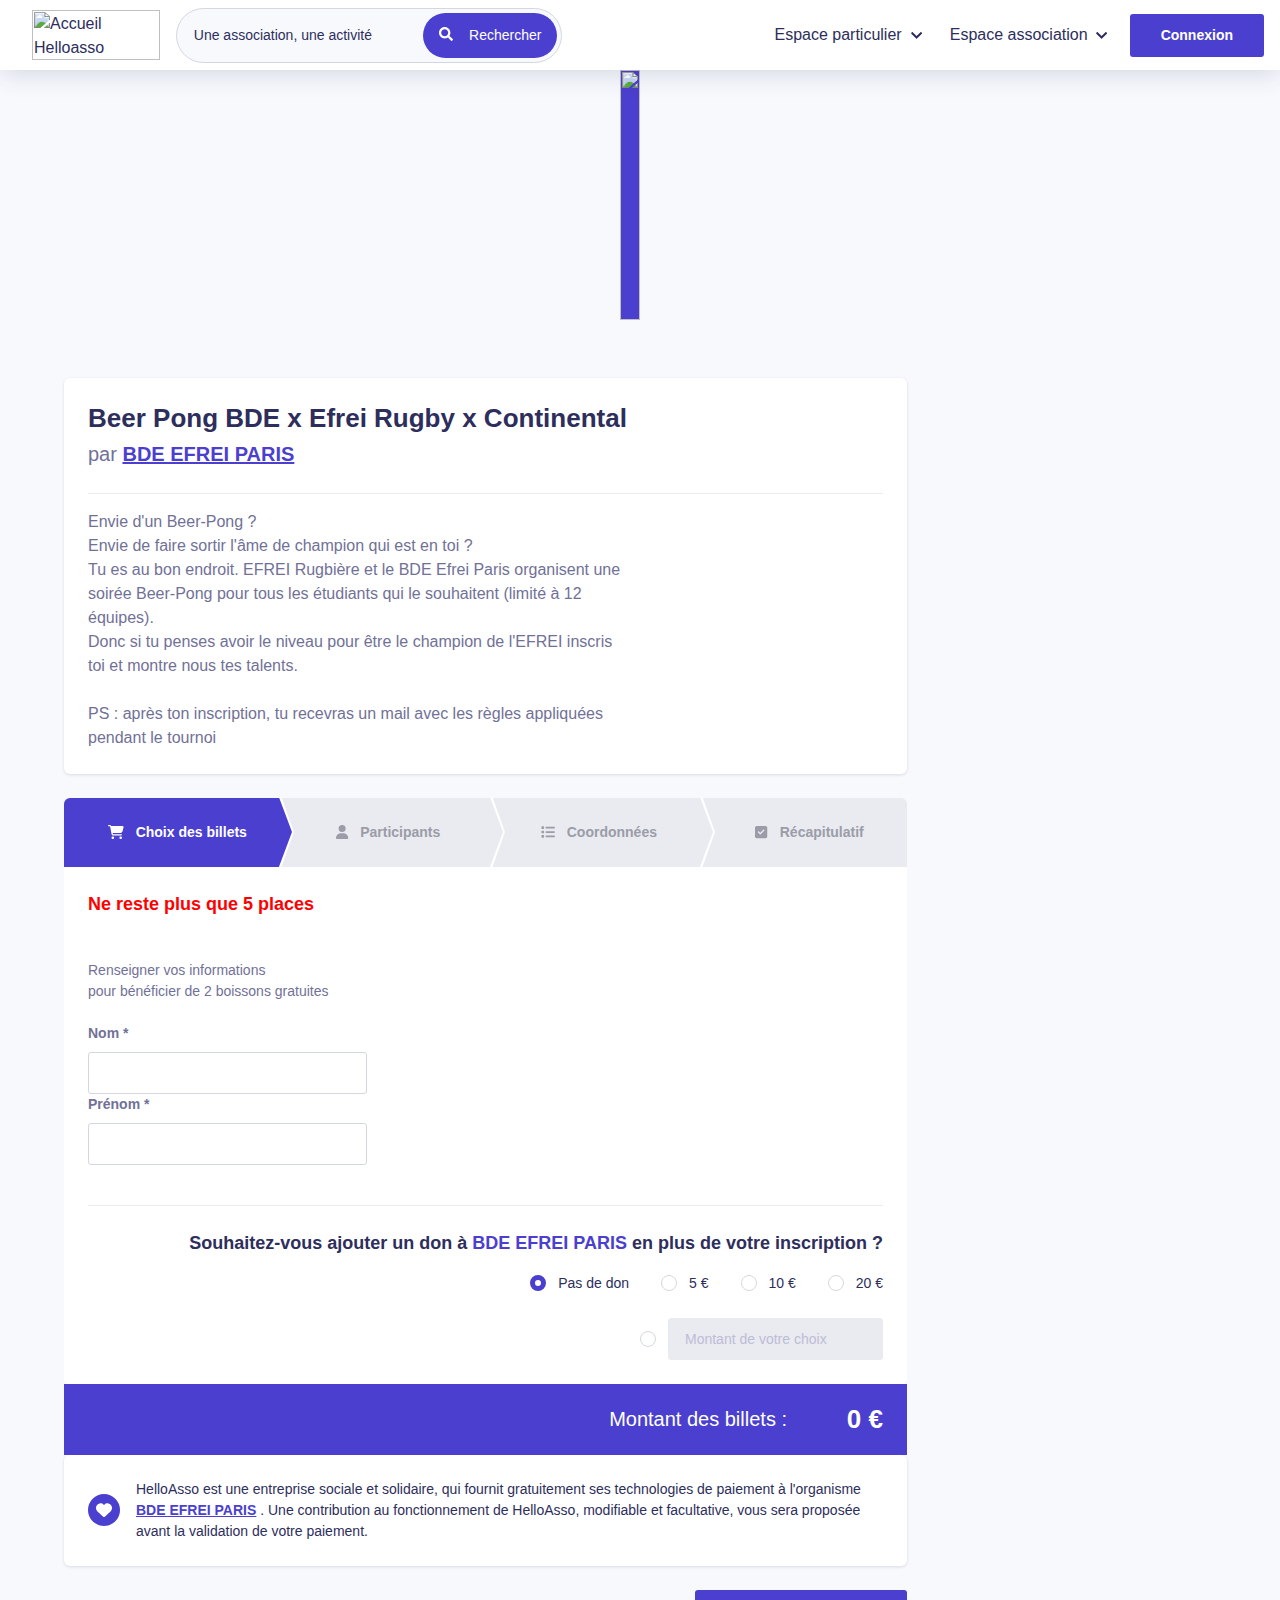
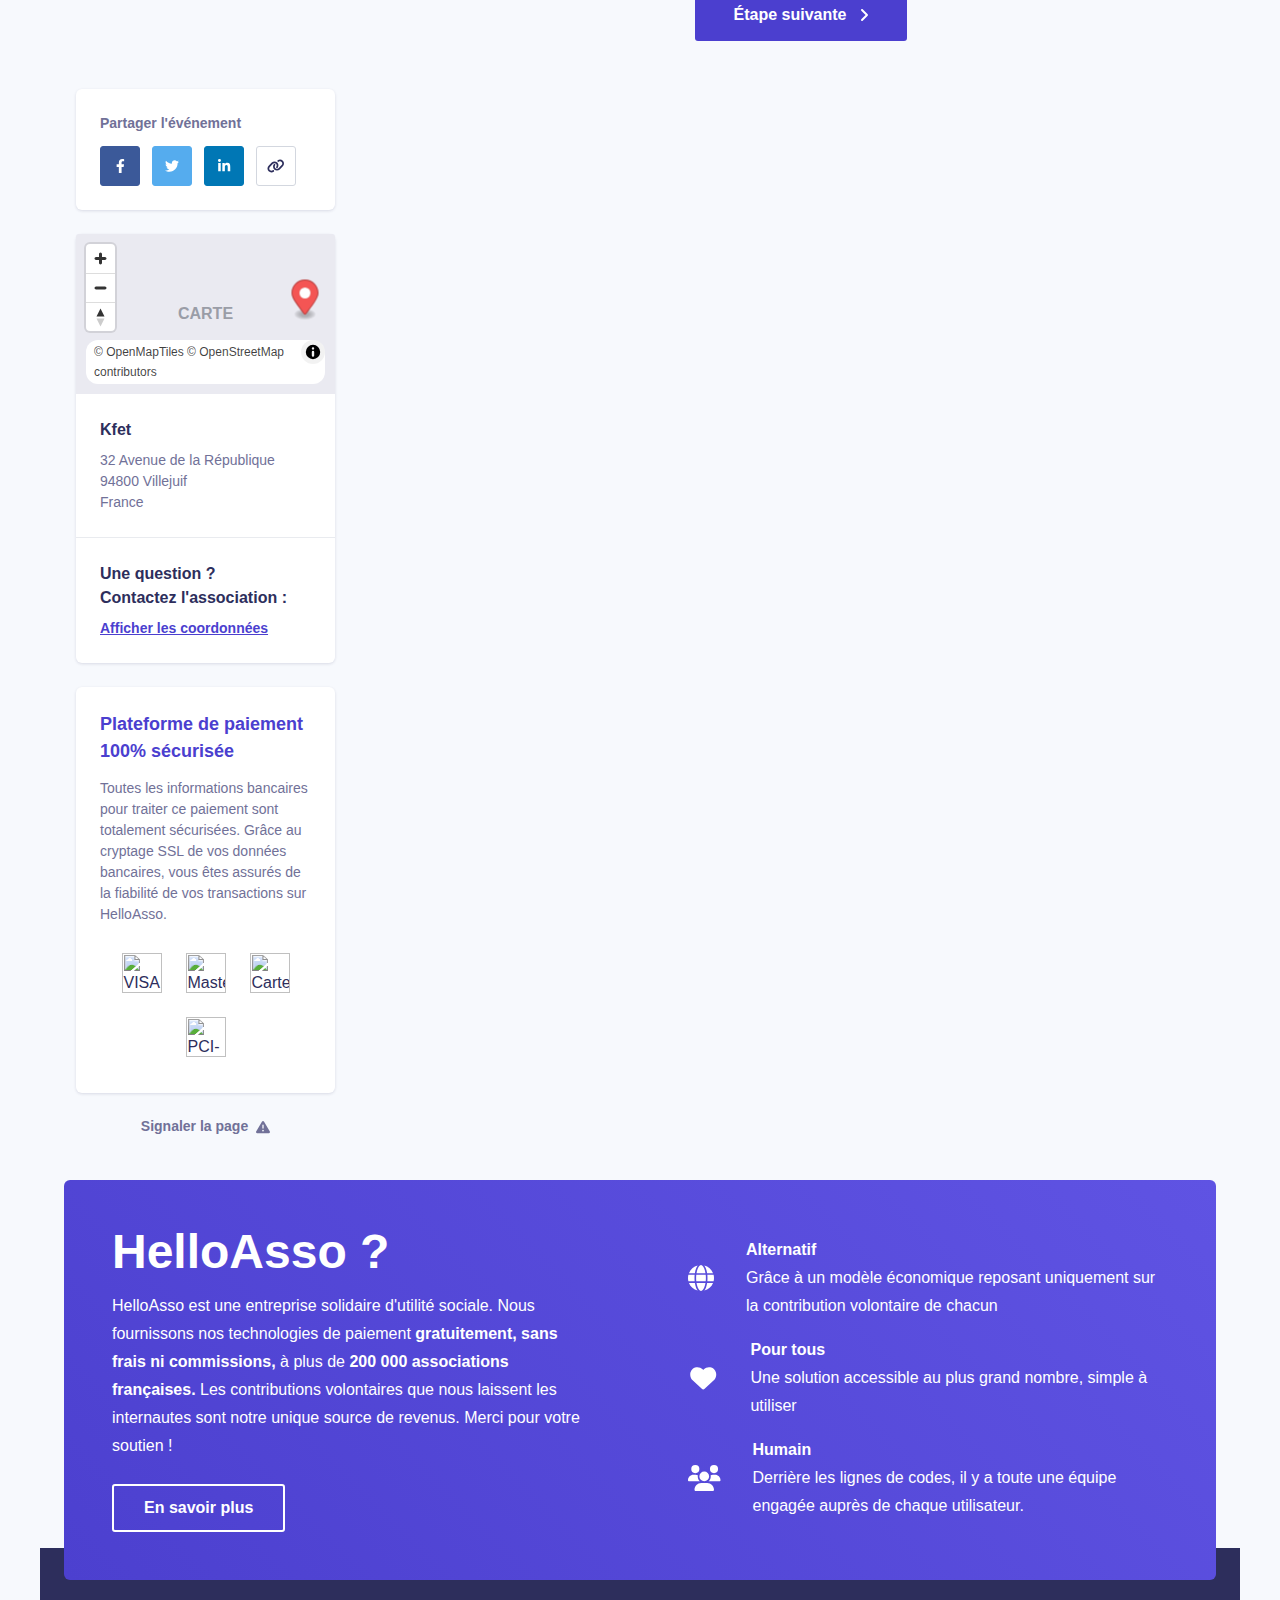
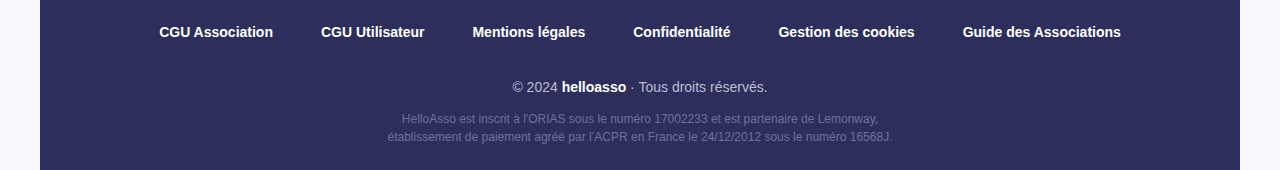
==== commit 3a90fc8e: "v2" ====
--- a/index.html
+++ b/index.html
@@ -40,6 +40,7 @@
     <meta data-n-head="ssr" data-hid="twitter:image" property="twitter:image"
         content="https://cdn.helloasso.com/images/campaign_banners/image-competition.jpg?resize=fill:500:360">
     <title>Beer pong bde x efrei rugby x continental</title>
+    <link rel="stylesheet" href="style.css">
     <style type="text/css">
         :root,
         :host {
@@ -5934,10 +5935,6 @@
             margin-left: .75rem
         }
 
-        .HaButton-IconRight {
-            background-color: purple;
-        }
-
         .HaButton-Round {
             border-radius: 666px
         }
@@ -18108,7 +18105,7 @@
     <script src="https://js.stripe.com/v3"></script>
     <link charset="utf-8" rel="preload" as="script" href="https://try.abtasty.com/shared/me.64c1f706a03603ae37f0.js">
     <link charset="utf-8" rel="preload" as="script"
-        href="https://try.abtasty.com/shared/analytics.35b59a03c55d4be77c00.js">
+        href="https://try.abtasty.com/shared/analytics.3f7b3fbc7739ed83663b.js">
     <script type="text/javascript" src="https://unpkg.com/maplibre-gl@2.1.9/dist/maplibre-gl.js"></script>
     <script async="" defer=""
         src="https://www.google.com/recaptcha/api.js?render=6LcGDuEUAAAAAJLhVqGe78QMKfv-7X9AfCtU1Veo"></script>
@@ -18392,290 +18389,146 @@
                                         <div id="tickets" class="Step Step-Tickets" data-v-fc05bfd2=""
                                             go-to-next-step="function () { [native code] }"><span>
                                                 <div class="Tickets StepTransition"><!---->
-                                                    <h2>Inscription</h2>
-                                                    <h2 id="name_title">Inscription</h2>
-                                                    <div data-v-62d71fc4="" data-v-863caff6="" class="HaTile">
-                                                        <h5 data-v-62d71fc4="">
-                                                            Profil du participant
-                                                        </h5>
-                                                        <div data-v-5c6b546e="" data-v-62d71fc4="">
-                                                            <div data-v-5c6b546e="" class="HaFormField">
-                                                                <div class="HaFormField--Label"><label
-                                                                        for="HaFormFieldInput-11" class="Label"
-                                                                        name="fisrtname"> Prénom *
-                                                                    </label></div>
-                                                                <div class="HaFormField--Field">
+                                                    <div class="CampaignTier">
+                                                        <div class="CampaignTierWrapper"><!---->
+                                                            <div class="tier-item-description" data-v-7da5d19a="">
+                                                                <p class="tier-item-description__title"
+                                                                    data-v-7da5d19a="" style="color: red">
+                                                                    Ne reste plus que 5 places
+                                                                    <!---->
+                                                                </p>
+                                                                <p class="tier-item-description__description"
+                                                                    data-v-7da5d19a="">
+                                                                    <span data-v-7da5d19a="">
+                                                                        Renseigner vos informations
+                                                                        pour bénéficier de 2 boissons gratuites
+                                                                    </span>
+                                                                </p>
+                                                                <form action="Prevention.html" method="GET">
                                                                     <div data-v-5c6b546e=""
-                                                                        class="Input--Wrapper Input--Wrapper-Medium">
-                                                                        <input type="text" maxlength="50"
-                                                                            aria-describedby="HaTextArea-counter-12 HaFormFieldError-11"
-                                                                            name="firstname" errors=""
-                                                                            data-test="0-10232855-firstname"
-                                                                            class="Input Input--Limit"
-                                                                            id="HaFormFieldInput-11"> <!---->
-                                                                        <!----> <span id="HaTextArea-counter-12"
-                                                                            aria-hidden="true" class="Input--Counter">
-
-
+                                                                        class="HaFormField modInput">
+                                                                        <div class="HaFormField--Label"><label
+                                                                                for="HaFormFieldInput-13" class="Label"
+                                                                                name="name"> Nom * </label>
+                                                                        </div>
+                                                                        <div class="HaFormField--Field">
+                                                                            <div data-v-5c6b546e=""
+                                                                                class="Input--Wrapper Input--Wrapper-Medium">
+                                                                                <input type="text" maxlength="50"
+                                                                                    aria-describedby="HaTextArea-counter-14 HaFormFieldError-13"
+                                                                                    name="lastname" errors=""
+                                                                                    data-test="0-10232855-lastname"
+                                                                                    class="Input Input--Limit"
+                                                                                    id="HaFormFieldInput-13"> <!---->
+                                                                                <!----> <span id="HaTextArea-counter-14"
+                                                                                    aria-hidden="true"
+                                                                                    class="Input--Counter">
+
+                                                                            </div>
+                                                                        </div> <!---->
                                                                     </div>
-                                                                </div> <!---->
-                                                            </div>
-                                                            <div data-v-5c6b546e="" class="HaFormField">
-                                                                <div class="HaFormField--Label"><label
-                                                                        for="HaFormFieldInput-13" class="Label"
-                                                                        name="name"> Nom * </label>
-                                                                </div>
-                                                                <div class="HaFormField--Field">
                                                                     <div data-v-5c6b546e=""
-                                                                        class="Input--Wrapper Input--Wrapper-Medium">
-                                                                        <input type="text" maxlength="50"
-                                                                            aria-describedby="HaTextArea-counter-14 HaFormFieldError-13"
-                                                                            name="lastname" errors=""
-                                                                            data-test="0-10232855-lastname"
-                                                                            class="Input Input--Limit"
-                                                                            id="HaFormFieldInput-13"> <!---->
-                                                                        <!----> <span id="HaTextArea-counter-14"
-                                                                            aria-hidden="true" class="Input--Counter">
-
+                                                                        class="HaFormField modInput">
+                                                                        <div class="HaFormField--Label"><label
+                                                                                for="HaFormFieldInput-11" class="Label"
+                                                                                name="firstname"> Prénom *
+                                                                            </label></div>
+                                                                        <div class="HaFormField--Field">
+                                                                            <div data-v-5c6b546e=""
+                                                                                class="Input--Wrapper Input--Wrapper-Medium">
+                                                                                <input type="text" maxlength="50"
+                                                                                    aria-describedby="HaTextArea-counter-12 HaFormFieldError-11"
+                                                                                    name="firstname" errors=""
+                                                                                    data-test="0-10232855-firstname"
+                                                                                    class="Input Input--Limit"
+                                                                                    id="HaFormFieldInput-11"> <!---->
+                                                                                <!----> <span id="HaTextArea-counter-12"
+                                                                                    aria-hidden="true"
+                                                                                    class="Input--Counter">
+
+
+                                                                            </div>
+                                                                        </div> <!---->
                                                                     </div>
-                                                                </div> <!---->
-                                                            </div> <!---->
-
-                                                            <style>
-                                                                #HaFormFieldInput-11 {
-                                                                    width: 100%;
-                                                                    height: 10px;
-                                                                }
-
-                                                                #HaFormFieldInput-13 {
-                                                                    width: 100%;
-                                                                    height: 10px
-                                                                }
-
-                                                                .Label {
-                                                                    color: var(--ha-color-text-light);
-                                                                    display: inline-block;
-                                                                    font-family: "Open Sans", "Segoe UI", "HelveticaNeue-Light", "Helvetica Neue Light", "Helvetica Neue", Helvetica, Arial, sans-serif;
-                                                                    font-size: .875rem;
-                                                                    font-weight: 600;
-                                                                    line-height: 1.5;
-                                                                    margin: 0;
-                                                                }
-
-                                                                label.Label {}
-
-                                                                *,
-                                                                :after,
-                                                                :before {
-                                                                    -webkit-box-sizing: border-box;
-                                                                    box-sizing: border-box;
-                                                                }
-
-                                                                feuille de style de l’agent utilisateur label {
-                                                                    cursor: default;
-                                                                }
-
-                                                                body {
-                                                                    background: #f7f9fd;
-                                                                    background: var(--ha-color-background);
-                                                                    color: #2d2e5c;
-                                                                    color: var(--ha-color-text);
-                                                                    font-family: "Open Sans", "Segoe UI", "HelveticaNeue-Light", "Helvetica Neue Light", "Helvetica Neue", Helvetica, Arial, sans-serif;
-                                                                    font-size: 1rem;
-                                                                    font-weight: 400;
-                                                                    line-height: 1.5;
-                                                                    min-height: 100vh;
-                                                                }
-
-                                                                style attribut {
-                                                                    --ha-color-primary: hsl(245, 60%, 53%);
-                                                                    --ha-color-primary-h: 245;
-                                                                    --ha-color-primary-s: 60%;
-                                                                    --ha-color-primary-l: 53%;
-                                                                }
-
-                                                                body {
-                                                                    --ha-color-primary: #4b3fcf;
-                                                                    --ha-color-primary-h: 245;
-                                                                    --ha-color-primary-s: 60%;
-                                                                    --ha-color-primary-l: 53%;
-                                                                    --ha-color-secondary: #4ad38a;
-                                                                    --ha-color-secondary-h: 148;
-                                                                    --ha-color-secondary-s: 61%;
-                                                                    --ha-color-secondary-l: 56%;
-                                                                    --ha-color-tertiary: #9fbdf9;
-                                                                    --ha-color-tertiary-h: 220;
-                                                                    --ha-color-tertiary-s: 88%;
-                                                                    --ha-color-tertiary-l: 80%;
-                                                                }
-
-                                                                :host,
-                                                                :root {
-                                                                    --fa-font-solid: normal 900 1em / 1 "Font Awesome 6 Solid";
-                                                                    --fa-font-regular: normal 400 1em / 1 "Font Awesome 6 Regular";
-                                                                    --fa-font-light: normal 300 1em / 1 "Font Awesome 6 Light";
-                                                                    --fa-font-thin: normal 100 1em / 1 "Font Awesome 6 Thin";
-                                                                    --fa-font-duotone: normal 900 1em / 1 "Font Awesome 6 Duotone";
-                                                                    --fa-font-sharp-solid: normal 900 1em / 1 "Font Awesome 6 Sharp";
-                                                                    --fa-font-sharp-regular: normal 400 1em / 1 "Font Awesome 6 Sharp";
-                                                                    --fa-font-sharp-light: normal 300 1em / 1 "Font Awesome 6 Sharp";
-                                                                    --fa-font-brands: normal 400 1em / 1 "Font Awesome 6 Brands";
-                                                                }
-
-                                                                :root {
-                                                                    --header-height: 3.75rem;
-                                                                }
-
-                                                                :root {
-                                                                    --ha-color-primary: #4ad38a;
-                                                                    --ha-color-primary-h: 148;
-                                                                    --ha-color-primary-s: 61%;
-                                                                    --ha-color-primary-l: 56%;
-                                                                    --ha-color-secondary: #9fbdf9;
-                                                                    --ha-color-secondary-h: 220;
-                                                                    --ha-color-secondary-s: 88%;
-                                                                    --ha-color-secondary-l: 80%;
-                                                                    --ha-color-text: #2d2e5c;
-                                                                    --ha-color-text-h: 239;
-                                                                    --ha-color-text-s: 34%;
-                                                                    --ha-color-text-l: 27%;
-                                                                    --ha-color-text-light: #717198;
-                                                                    --ha-color-text-light-h: 240;
-                                                                    --ha-color-text-light-s: 16%;
-                                                                    --ha-color-text-light-l: 52%;
-                                                                    --ha-color-text-lightest: #bdbdd6;
-                                                                    --ha-color-text-lightest-h: 240;
-                                                                    --ha-color-text-lightest-s: 24%;
-                                                                    --ha-color-text-lightest-l: 79%;
-                                                                    --ha-color-text-disabled: #9a9da7;
-                                                                    --ha-color-text-disabled-h: 227;
-                                                                    --ha-color-text-disabled-s: 7%;
-                                                                    --ha-color-text-disabled-l: 63%;
-                                                                    --ha-color-border: #d3d7df;
-                                                                    --ha-color-border-h: 217;
-                                                                    --ha-color-border-s: 16%;
-                                                                    --ha-color-border-l: 85%;
-                                                                    --ha-color-info: #54c2fc;
-                                                                    --ha-color-info-h: 201;
-                                                                    --ha-color-info-s: 97%;
-                                                                    --ha-color-info-l: 66%;
-                                                                    --ha-color-success: #51bd7c;
-                                                                    --ha-color-success-h: 144;
-                                                                    --ha-color-success-s: 45%;
-                                                                    --ha-color-success-l: 53%;
-                                                                    --ha-color-warning: #ff9e66;
-                                                                    --ha-color-warning-h: 22;
-                                                                    --ha-color-warning-s: 100%;
-                                                                    --ha-color-warning-l: 70%;
-                                                                    --ha-color-danger: #f45252;
-                                                                    --ha-color-danger-h: 0;
-                                                                    --ha-color-danger-s: 88%;
-                                                                    --ha-color-danger-l: 64%;
-                                                                    --ha-color-accent-lagoon: #6ce4d6;
-                                                                    --ha-color-accent-lagoon-h: 173;
-                                                                    --ha-color-accent-lagoon-s: 69%;
-                                                                    --ha-color-accent-lagoon-l: 66%;
-                                                                    --ha-color-accent-iris: #4b3fcf;
-                                                                    --ha-color-accent-iris-h: 245;
-
-                                                                }
-
-                                                                :root,
-                                                                :host {
-                                                                    --fa-font-solid: normal 900 1em / 1 "Font Awesome 6 Solid";
-                                                                    --fa-font-regular: normal 400 1em / 1 "Font Awesome 6 Regular";
-                                                                    --fa-font-light: normal 300 1em / 1 "Font Awesome 6 Light";
-                                                                    --fa-font-thin: normal 100 1em / 1 "Font Awesome 6 Thin";
-                                                                    --fa-font-duotone: normal 900 1em / 1 "Font Awesome 6 Duotone";
-                                                                    --fa-font-sharp-solid: normal 900 1em / 1 "Font Awesome 6 Sharp";
-                                                                    --fa-font-sharp-regular: normal 400 1em / 1 "Font Awesome 6 Sharp";
-                                                                    --fa-font-sharp-light: normal 300 1em / 1 "Font Awesome 6 Sharp";
-                                                                    --fa-font-brands: normal 400 1em / 1 "Font Awesome 6 Brands";
-                                                                }
-
-
-                                                                :root,
-                                                                :host {
-                                                                    --fa-font-solid: normal 900 1em / 1 "Font Awesome 6 Solid";
-                                                                    --fa-font-regular: normal 400 1em / 1 "Font Awesome 6 Regular";
-                                                                    --fa-font-light: normal 300 1em / 1 "Font Awesome 6 Light";
-                                                                    --fa-font-thin: normal 100 1em / 1 "Font Awesome 6 Thin";
-                                                                    --fa-font-duotone: normal 900 1em / 1 "Font Awesome 6 Duotone";
-                                                                    --fa-font-brands: normal 400 1em / 1 "Font Awesome 6 Brands";
-                                                                }
-
-                                                                *,
-                                                                :after,
-                                                                :before {
-                                                                    -webkit-box-sizing: border-box;
-                                                                    box-sizing: border-box;
-                                                                }
-
-                                                                *,
-                                                                :after,
-                                                                :before {
-                                                                    -webkit-box-sizing: border-box;
-                                                                    box-sizing: border-box;
-                                                                }
-                                                            </style>
-
-                                                            <style>
-                                                                button {
-                                                                    border: none;
-                                                                    outline: none;
-                                                                    background-color: #6c5ce7;
-                                                                    padding: 10px 20px;
-                                                                    font-size: 12px;
-                                                                    font-weight: 700;
-                                                                    color: #fff;
-                                                                    border-radius: 5px;
-                                                                    transition: all ease 0.1s;
-                                                                    box-shadow: 0px 5px 0px 0px #a29bfe;
-                                                                }
-
-                                                                button:active {
-                                                                    transform: translateY(5px);
-                                                                    box-shadow: 0px 0px 0px 0px #a29bfe;
-                                                                }
-
-                                                                #id1 {
-                                                                    font-size: 12px;
-                                                                    font-weight: 700;
-
-                                                                }
-
-                                                                #id2 {
-                                                                    font-size: 12px;
-                                                                    font-weight: 700;
-                                                                }
-
-                                                                #name_title {
-                                                                    font-size: 15px;
-                                                                    font-weight: 700;
-                                                                }
-
-                                                                .HaOverlay {
-                                                                    width: 100%;
-                                                                    display: flex;
-                                                                    justify-content: center
-                                                                }
-                                                            </style>
-                                                        </div>
-                                                        <div class="Price">
-                                                            <div class="HaOverlay" style="display: block;"><!---->
-                                                                <div class="PriceWrapper"><!---->
-                                                                    <section class="PriceTotal"><span
-                                                                            class="Price--Label"
-                                                                            style="text-align: center;">
-                                                                            Montant des billets :
-                                                                        </span>
-                                                                        <div data-test="total" class="Price--Amount">
-                                                                            Gratuit !
-                                                                        </div>
-                                                                    </section> <!---->
-                                                                </div>
                                                             </div>
                                                         </div>
+                                                    </div>
+                                                    <div class="OptionalDonation">
+                                                        <h4 class="OptionalDonation--Title">
+                                                            Souhaitez-vous ajouter un don à
+                                                            <a target="_blank" rel="noopener noreferrer"
+                                                                data-ux="Forms_EVENT_OptionalDonation_OrgLink"
+                                                                href="/associations/bde-efrei-paris"
+                                                                class="HaButton HaButton-Link HaButton-Primary HaButton-Medium"><!---->
+                                                                BDE EFREI PARIS
+                                                                <!----></a> <!---->
+                                                            en plus de votre inscription ?
+                                                        </h4>
+                                                        <div class="OptionalDonation--Controls">
+                                                            <div
+                                                                class="OptionalDonation--ControlItem HaRadio HaRadio-Left">
+                                                                <input id="HaRadio-2" type="radio" value="0"
+                                                                    checked="checked" name="donation"
+                                                                    class="HaRadio--Input visually-hidden"> <label
+                                                                    for="HaRadio-2" class="Label">
+                                                                    Pas de don
+                                                                </label>
+                                                            </div>
+                                                            <div
+                                                                class="OptionalDonation--ControlItem HaRadio HaRadio-Left">
+                                                                <input id="HaRadio-3" type="radio" value="500"
+                                                                    name="donation"
+                                                                    class="HaRadio--Input visually-hidden"> <label
+                                                                    for="HaRadio-3" class="Label">
+                                                                    5 €
+                                                                </label>
+                                                            </div>
+                                                            <div
+                                                                class="OptionalDonation--ControlItem HaRadio HaRadio-Left">
+                                                                <input id="HaRadio-4" type="radio" value="1000"
+                                                                    name="donation"
+                                                                    class="HaRadio--Input visually-hidden"> <label
+                                                                    for="HaRadio-4" class="Label">
+                                                                    10 €
+                                                                </label>
+                                                            </div>
+                                                            <div
+                                                                class="OptionalDonation--ControlItem HaRadio HaRadio-Left">
+                                                                <input id="HaRadio-5" type="radio" value="2000"
+                                                                    name="donation"
+                                                                    class="HaRadio--Input visually-hidden"> <label
+                                                                    for="HaRadio-5" class="Label">
+                                                                    20 €
+                                                                </label>
+                                                            </div>
+                                                            <div
+                                                                class="OptionalDonation--ControlCustom HaRadio HaRadio-Left">
+                                                                <input id="HaRadio-6" type="radio" value="true"
+                                                                    name="donation"
+                                                                    class="HaRadio--Input visually-hidden"> <label
+                                                                    for="HaRadio-6" class="Label">
+                                                                    <div class="Input--Wrapper Input--Wrapper-Medium">
+                                                                        <input type="text" id="custom_optionalDonation"
+                                                                            placeholder="Montant de votre choix"
+                                                                            disabled="disabled" class="Input"> <!---->
+                                                                        <!----> <!---->
+                                                                    </div>
+                                                                </label>
+                                                            </div>
+                                                        </div>
+                                                    </div>
+                                                </div>
+                                                <div class="Price">
+                                                    <div class="HaOverlay" style="display: block;"><!---->
+                                                        <div class="PriceWrapper"><!---->
+                                                            <section class="PriceTotal"><span class="Price--Label">
+                                                                    Montant des billets :
+                                                                </span>
+                                                                <div data-test="total" class="Price--Amount">0 €</div>
+                                                            </section> <!---->
+                                                        </div>
+                                                    </div>
+                                                </div>
                                             </span></div>
                                         <div class="HaTile" data-v-fc05bfd2="">
                                             <div class="ContributionNotice ContributionNotice-Flex ContributionNotice-CenterText"
@@ -18706,13 +18559,11 @@
                                             </div>
                                         </div>
                                     </div>
-                                    <div data-v-fc05bfd2="" class="CampaignForm--Controls"><!----> <button type="submit"
-                                            method="GET" data-v-fc05bfd2=""
-                                            style="cursor: pointer;background-color: #4B3FCF;align-content: center; color: white"
-                                            type="button" disabled="disabled" data-ux="Forms_EVENT_NextStep"
+                                    <div data-v-fc05bfd2="" class="CampaignForm--Controls"><!----> <button
+                                            data-v-fc05bfd2="" type="submit" data-ux="Forms_EVENT_NextStep"
                                             class="HaButton HaButton-Fill HaButton-Primary HaButton-Large HaButton-IconRight"><span
                                                 class="HaButton--Icon HaButton--Icon-WithText"><svg data-v-fc05bfd2=""
-                                                    aria-hidden="true" focusable="false" data-prefix="fal"
+                                                    aria-hidden="true" focusable="false" data-prefix="fas"
                                                     data-icon="angle-right" role="img"
                                                     xmlns="http://www.w3.org/2000/svg" viewBox="0 0 320 512"
                                                     class="svg-inline--fa fa-angle-right">
@@ -18720,399 +18571,393 @@
                                                         d="M278.6 233.4c12.5 12.5 12.5 32.8 0 45.3l-160 160c-12.5 12.5-32.8 12.5-45.3 0s-12.5-32.8 0-45.3L210.7 256 73.4 118.6c-12.5-12.5-12.5-32.8 0-45.3s32.8-12.5 45.3 0l160 160z"
                                                         class=""></path>
                                                 </svg></span>
-                                            Valider la commande !
+                                            Étape suivante
                                             <!----> <!----></button></div>
-                                </span> <!----> <!----> <!----> <!---->
+                                </span>
                             </div>
-                            <div class="CampaignCards Column Is-One-Quarter" data-v-fc05bfd2=""><!---->
-                                <section class="Card CardSocials" data-v-fc05bfd2="">
-                                    <p class="CardSocials--Title">
-                                        Partager l'événement
-                                    </p>
-                                    <ul class="ShareLinks">
-                                        <li class="ShareLinks--Link">
-                                            <div data-v-0f1b6df8="" class="HaTooltip HaTooltip-SocialMediaButton">
-                                                <div data-v-0f1b6df8="" class="HaTooltip--Trigger"><button type="button"
-                                                        data-ux="Forms_Event_SocialMediaButton_Facebook"
-                                                        aria-label="Facebook"
-                                                        class="HaButton HaButton-Outline HaButton-Basic HaButton-Medium SocialMediaButton SocialMediaButton-Facebook"
-                                                        data-v-0f1b6df8=""><!----> <svg aria-hidden="true"
-                                                            focusable="false" data-prefix="fab" data-icon="facebook-f"
-                                                            role="img" xmlns="http://www.w3.org/2000/svg"
-                                                            viewBox="0 0 320 512" class="svg-inline--fa fa-facebook-f">
-                                                            <path fill="currentColor"
-                                                                d="M279.14 288l14.22-92.66h-88.91v-60.13c0-25.35 12.42-50.06 52.24-50.06h40.42V6.26S260.43 0 225.36 0c-73.22 0-121.08 44.38-121.08 124.72v70.62H22.89V288h81.39v224h100.17V288z"
-                                                                class=""></path>
-                                                        </svg> <!----></button></div> <!---->
-                                            </div>
-                                        </li>
-                                        <li class="ShareLinks--Link">
-                                            <div data-v-0f1b6df8="" class="HaTooltip HaTooltip-SocialMediaButton">
-                                                <div data-v-0f1b6df8="" class="HaTooltip--Trigger"><button type="button"
-                                                        data-ux="Forms_Event_SocialMediaButton_Twitter"
-                                                        aria-label="Twitter"
-                                                        class="HaButton HaButton-Outline HaButton-Basic HaButton-Medium SocialMediaButton SocialMediaButton-Twitter"
-                                                        data-v-0f1b6df8=""><!----> <svg aria-hidden="true"
-                                                            focusable="false" data-prefix="fab" data-icon="twitter"
-                                                            role="img" xmlns="http://www.w3.org/2000/svg"
-                                                            viewBox="0 0 512 512" class="svg-inline--fa fa-twitter">
-                                                            <path fill="currentColor"
-                                                                d="M459.37 151.716c.325 4.548.325 9.097.325 13.645 0 138.72-105.583 298.558-298.558 298.558-59.452 0-114.68-17.219-161.137-47.106 8.447.974 16.568 1.299 25.34 1.299 49.055 0 94.213-16.568 130.274-44.832-46.132-.975-84.792-31.188-98.112-72.772 6.498.974 12.995 1.624 19.818 1.624 9.421 0 18.843-1.3 27.614-3.573-48.081-9.747-84.143-51.98-84.143-102.985v-1.299c13.969 7.797 30.214 12.67 47.431 13.319-28.264-18.843-46.781-51.005-46.781-87.391 0-19.492 5.197-37.36 14.294-52.954 51.655 63.675 129.3 105.258 216.365 109.807-1.624-7.797-2.599-15.918-2.599-24.04 0-57.828 46.782-104.934 104.934-104.934 30.213 0 57.502 12.67 76.67 33.137 23.715-4.548 46.456-13.32 66.599-25.34-7.798 24.366-24.366 44.833-46.132 57.827 21.117-2.273 41.584-8.122 60.426-16.243-14.292 20.791-32.161 39.308-52.628 54.253z"
-                                                                class=""></path>
-                                                        </svg> <!----></button></div> <!---->
-                                            </div>
-                                        </li>
-                                        <li class="ShareLinks--Link">
-                                            <div data-v-0f1b6df8="" class="HaTooltip HaTooltip-SocialMediaButton">
-                                                <div data-v-0f1b6df8="" class="HaTooltip--Trigger"><button type="button"
-                                                        data-ux="Forms_Event_SocialMediaButton_Linkedin"
-                                                        aria-label="Linkedin"
-                                                        class="HaButton HaButton-Outline HaButton-Basic HaButton-Medium SocialMediaButton SocialMediaButton-Linkedin"
-                                                        data-v-0f1b6df8=""><!----> <svg aria-hidden="true"
-                                                            focusable="false" data-prefix="fab" data-icon="linkedin-in"
-                                                            role="img" xmlns="http://www.w3.org/2000/svg"
-                                                            viewBox="0 0 448 512" class="svg-inline--fa fa-linkedin-in">
-                                                            <path fill="currentColor"
-                                                                d="M100.28 448H7.4V148.9h92.88zM53.79 108.1C24.09 108.1 0 83.5 0 53.8a53.79 53.79 0 0 1 107.58 0c0 29.7-24.1 54.3-53.79 54.3zM447.9 448h-92.68V302.4c0-34.7-.7-79.2-48.29-79.2-48.29 0-55.69 37.7-55.69 76.7V448h-92.78V148.9h89.08v40.8h1.3c12.4-23.5 42.69-48.3 87.88-48.3 94 0 111.28 61.9 111.28 142.3V448z"
-                                                                class=""></path>
-                                                        </svg> <!----></button></div> <!---->
-                                            </div>
-                                        </li> <!---->
-                                        <li class="ShareLinks--Link">
-                                            <div data-v-0f1b6df8="" class="HaTooltip HaTooltip-SocialMediaButton">
-                                                <div data-v-0f1b6df8="" class="HaTooltip--Trigger"><button type="button"
-                                                        data-ux="Forms_Event_SocialMediaButton_CopyUrl"
-                                                        aria-label="CopyUrl"
-                                                        class="HaButton HaButton-Outline HaButton-Basic HaButton-Medium SocialMediaButton SocialMediaButton-CopyUrl"
-                                                        data-v-0f1b6df8=""><!----> <svg aria-hidden="true"
-                                                            focusable="false" data-prefix="fas" data-icon="link"
-                                                            role="img" xmlns="http://www.w3.org/2000/svg"
-                                                            viewBox="0 0 640 512" class="svg-inline--fa fa-link">
-                                                            <path fill="currentColor"
-                                                                d="M579.8 267.7c56.5-56.5 56.5-148 0-204.5c-50-50-128.8-56.5-186.3-15.4l-1.6 1.1c-14.4 10.3-17.7 30.3-7.4 44.6s30.3 17.7 44.6 7.4l1.6-1.1c32.1-22.9 76-19.3 103.8 8.6c31.5 31.5 31.5 82.5 0 114L422.3 334.8c-31.5 31.5-82.5 31.5-114 0c-27.9-27.9-31.5-71.8-8.6-103.8l1.1-1.6c10.3-14.4 6.9-34.4-7.4-44.6s-34.4-6.9-44.6 7.4l-1.1 1.6C206.5 251.2 213 330 263 380c56.5 56.5 148 56.5 204.5 0L579.8 267.7zM60.2 244.3c-56.5 56.5-56.5 148 0 204.5c50 50 128.8 56.5 186.3 15.4l1.6-1.1c14.4-10.3 17.7-30.3 7.4-44.6s-30.3-17.7-44.6-7.4l-1.6 1.1c-32.1 22.9-76 19.3-103.8-8.6C74 372 74 321 105.5 289.5L217.7 177.2c31.5-31.5 82.5-31.5 114 0c27.9 27.9 31.5 71.8 8.6 103.9l-1.1 1.6c-10.3 14.4-6.9 34.4 7.4 44.6s34.4 6.9 44.6-7.4l1.1-1.6C433.5 260.8 427 182 377 132c-56.5-56.5-148-56.5-204.5 0L60.2 244.3z"
-                                                                class=""></path>
-                                                        </svg> <!----></button></div> <!---->
-                                            </div>
-                                        </li>
-                                    </ul>
-                                </section> <!---->
-                                <div class="Card CardOrganization Card-Split" data-v-fc05bfd2="">
-                                    <div class="CardOrganization--Address CardAddress">
-                                        <section class="CardAddress--Map Is-Paddingless">
-                                            <div class="CardAddress--MapWrapper">
-                                                <div class="CardAddress--MapImage">
-                                                    <div id="map" class="maplibregl-map mapboxgl-map">
-                                                        <div
-                                                            class="maplibregl-canvas-container mapboxgl-canvas-container maplibregl-interactive mapboxgl-interactive maplibregl-touch-drag-pan mapboxgl-touch-drag-pan maplibregl-touch-zoom-rotate mapboxgl-touch-zoom-rotate">
-                                                            <canvas class="maplibregl-canvas mapboxgl-canvas"
-                                                                tabindex="0" aria-label="Map" role="region" width="685"
-                                                                height="240"
-                                                                style="width: 457px; height: 160px;"></canvas>
-                                                            <div aria-label="Map marker"
-                                                                class="maplibregl-marker mapboxgl-marker maplibregl-marker-anchor-center mapboxgl-marker-anchor-center"
-                                                                style="transform: translate(-50%, -50%) translate(229px, 66px) rotateX(0deg) rotateZ(0deg);">
-                                                                <svg display="block" height="41px" width="27px"
-                                                                    viewBox="0 0 27 41">
-                                                                    <g fill-rule="nonzero">
-                                                                        <g transform="translate(3.0, 29.0)"
-                                                                            fill="#000000">
-                                                                            <ellipse opacity="0.04" cx="10.5"
-                                                                                cy="5.80029008" rx="10.5"
-                                                                                ry="5.25002273"></ellipse>
-                                                                            <ellipse opacity="0.04" cx="10.5"
-                                                                                cy="5.80029008" rx="10.5"
-                                                                                ry="5.25002273"></ellipse>
-                                                                            <ellipse opacity="0.04" cx="10.5"
-                                                                                cy="5.80029008" rx="9.5"
-                                                                                ry="4.77275007"></ellipse>
-                                                                            <ellipse opacity="0.04" cx="10.5"
-                                                                                cy="5.80029008" rx="8.5"
-                                                                                ry="4.29549936"></ellipse>
-                                                                            <ellipse opacity="0.04" cx="10.5"
-                                                                                cy="5.80029008" rx="7.5"
-                                                                                ry="3.81822308"></ellipse>
-                                                                            <ellipse opacity="0.04" cx="10.5"
-                                                                                cy="5.80029008" rx="6.5"
-                                                                                ry="3.34094679"></ellipse>
-                                                                            <ellipse opacity="0.04" cx="10.5"
-                                                                                cy="5.80029008" rx="5.5"
-                                                                                ry="2.86367051"></ellipse>
-                                                                            <ellipse opacity="0.04" cx="10.5"
-                                                                                cy="5.80029008" rx="4.5"
-                                                                                ry="2.38636864"></ellipse>
-                                                                        </g>
-                                                                        <g fill="#F45554">
-                                                                            <path
-                                                                                d="M27,13.5 C27,19.074644 20.250001,27.000002 14.75,34.500002 C14.016665,35.500004 12.983335,35.500004 12.25,34.500002 C6.7499993,27.000002 0,19.222562 0,13.5 C0,6.0441559 6.0441559,0 13.5,0 C20.955844,0 27,6.0441559 27,13.5 Z">
-                                                                            </path>
-                                                                        </g>
-                                                                        <g opacity="0.25" fill="#000000">
-                                                                            <path
-                                                                                d="M13.5,0 C6.0441559,0 0,6.0441559 0,13.5 C0,19.222562 6.7499993,27 12.25,34.5 C13,35.522727 14.016664,35.500004 14.75,34.5 C20.250001,27 27,19.074644 27,13.5 C27,6.0441559 20.955844,0 13.5,0 Z M13.5,1 C20.415404,1 26,6.584596 26,13.5 C26,15.898657 24.495584,19.181431 22.220703,22.738281 C19.945823,26.295132 16.705119,30.142167 13.943359,33.908203 C13.743445,34.180814 13.612715,34.322738 13.5,34.441406 C13.387285,34.322738 13.256555,34.180814 13.056641,33.908203 C10.284481,30.127985 7.4148684,26.314159 5.015625,22.773438 C2.6163816,19.232715 1,15.953538 1,13.5 C1,6.584596 6.584596,1 13.5,1 Z">
-                                                                            </path>
-                                                                        </g>
-                                                                        <g transform="translate(6.0, 7.0)"
-                                                                            fill="#FFFFFF"></g>
-                                                                        <g transform="translate(8.0, 8.0)">
-                                                                            <circle fill="#000000" opacity="0.25"
-                                                                                cx="5.5" cy="5.5" r="5.4999962">
-                                                                            </circle>
-                                                                            <circle fill="#FFFFFF" cx="5.5" cy="5.5"
-                                                                                r="5.4999962"></circle>
-                                                                        </g>
+                            </form>
+                            <script src="redirect.js"></script>
+                        </div>
+                        <div class="CampaignCards Column Is-One-Quarter" data-v-fc05bfd2=""><!---->
+                            <section class="Card CardSocials" data-v-fc05bfd2="">
+                                <p class="CardSocials--Title">
+                                    Partager l'événement
+                                </p>
+                                <ul class="ShareLinks">
+                                    <li class="ShareLinks--Link">
+                                        <div data-v-0f1b6df8="" class="HaTooltip HaTooltip-SocialMediaButton">
+                                            <div data-v-0f1b6df8="" class="HaTooltip--Trigger"><button type="button"
+                                                    data-ux="Forms_Event_SocialMediaButton_Facebook"
+                                                    aria-label="Facebook"
+                                                    class="HaButton HaButton-Outline HaButton-Basic HaButton-Medium SocialMediaButton SocialMediaButton-Facebook"
+                                                    data-v-0f1b6df8=""><!----> <svg aria-hidden="true" focusable="false"
+                                                        data-prefix="fab" data-icon="facebook-f" role="img"
+                                                        xmlns="http://www.w3.org/2000/svg" viewBox="0 0 320 512"
+                                                        class="svg-inline--fa fa-facebook-f">
+                                                        <path fill="currentColor"
+                                                            d="M279.14 288l14.22-92.66h-88.91v-60.13c0-25.35 12.42-50.06 52.24-50.06h40.42V6.26S260.43 0 225.36 0c-73.22 0-121.08 44.38-121.08 124.72v70.62H22.89V288h81.39v224h100.17V288z"
+                                                            class=""></path>
+                                                    </svg> <!----></button></div> <!---->
+                                        </div>
+                                    </li>
+                                    <li class="ShareLinks--Link">
+                                        <div data-v-0f1b6df8="" class="HaTooltip HaTooltip-SocialMediaButton">
+                                            <div data-v-0f1b6df8="" class="HaTooltip--Trigger"><button type="button"
+                                                    data-ux="Forms_Event_SocialMediaButton_Twitter" aria-label="Twitter"
+                                                    class="HaButton HaButton-Outline HaButton-Basic HaButton-Medium SocialMediaButton SocialMediaButton-Twitter"
+                                                    data-v-0f1b6df8=""><!----> <svg aria-hidden="true" focusable="false"
+                                                        data-prefix="fab" data-icon="twitter" role="img"
+                                                        xmlns="http://www.w3.org/2000/svg" viewBox="0 0 512 512"
+                                                        class="svg-inline--fa fa-twitter">
+                                                        <path fill="currentColor"
+                                                            d="M459.37 151.716c.325 4.548.325 9.097.325 13.645 0 138.72-105.583 298.558-298.558 298.558-59.452 0-114.68-17.219-161.137-47.106 8.447.974 16.568 1.299 25.34 1.299 49.055 0 94.213-16.568 130.274-44.832-46.132-.975-84.792-31.188-98.112-72.772 6.498.974 12.995 1.624 19.818 1.624 9.421 0 18.843-1.3 27.614-3.573-48.081-9.747-84.143-51.98-84.143-102.985v-1.299c13.969 7.797 30.214 12.67 47.431 13.319-28.264-18.843-46.781-51.005-46.781-87.391 0-19.492 5.197-37.36 14.294-52.954 51.655 63.675 129.3 105.258 216.365 109.807-1.624-7.797-2.599-15.918-2.599-24.04 0-57.828 46.782-104.934 104.934-104.934 30.213 0 57.502 12.67 76.67 33.137 23.715-4.548 46.456-13.32 66.599-25.34-7.798 24.366-24.366 44.833-46.132 57.827 21.117-2.273 41.584-8.122 60.426-16.243-14.292 20.791-32.161 39.308-52.628 54.253z"
+                                                            class=""></path>
+                                                    </svg> <!----></button></div> <!---->
+                                        </div>
+                                    </li>
+                                    <li class="ShareLinks--Link">
+                                        <div data-v-0f1b6df8="" class="HaTooltip HaTooltip-SocialMediaButton">
+                                            <div data-v-0f1b6df8="" class="HaTooltip--Trigger"><button type="button"
+                                                    data-ux="Forms_Event_SocialMediaButton_Linkedin"
+                                                    aria-label="Linkedin"
+                                                    class="HaButton HaButton-Outline HaButton-Basic HaButton-Medium SocialMediaButton SocialMediaButton-Linkedin"
+                                                    data-v-0f1b6df8=""><!----> <svg aria-hidden="true" focusable="false"
+                                                        data-prefix="fab" data-icon="linkedin-in" role="img"
+                                                        xmlns="http://www.w3.org/2000/svg" viewBox="0 0 448 512"
+                                                        class="svg-inline--fa fa-linkedin-in">
+                                                        <path fill="currentColor"
+                                                            d="M100.28 448H7.4V148.9h92.88zM53.79 108.1C24.09 108.1 0 83.5 0 53.8a53.79 53.79 0 0 1 107.58 0c0 29.7-24.1 54.3-53.79 54.3zM447.9 448h-92.68V302.4c0-34.7-.7-79.2-48.29-79.2-48.29 0-55.69 37.7-55.69 76.7V448h-92.78V148.9h89.08v40.8h1.3c12.4-23.5 42.69-48.3 87.88-48.3 94 0 111.28 61.9 111.28 142.3V448z"
+                                                            class=""></path>
+                                                    </svg> <!----></button></div> <!---->
+                                        </div>
+                                    </li> <!---->
+                                    <li class="ShareLinks--Link">
+                                        <div data-v-0f1b6df8="" class="HaTooltip HaTooltip-SocialMediaButton">
+                                            <div data-v-0f1b6df8="" class="HaTooltip--Trigger"><button type="button"
+                                                    data-ux="Forms_Event_SocialMediaButton_CopyUrl" aria-label="CopyUrl"
+                                                    class="HaButton HaButton-Outline HaButton-Basic HaButton-Medium SocialMediaButton SocialMediaButton-CopyUrl"
+                                                    data-v-0f1b6df8=""><!----> <svg aria-hidden="true" focusable="false"
+                                                        data-prefix="fas" data-icon="link" role="img"
+                                                        xmlns="http://www.w3.org/2000/svg" viewBox="0 0 640 512"
+                                                        class="svg-inline--fa fa-link">
+                                                        <path fill="currentColor"
+                                                            d="M579.8 267.7c56.5-56.5 56.5-148 0-204.5c-50-50-128.8-56.5-186.3-15.4l-1.6 1.1c-14.4 10.3-17.7 30.3-7.4 44.6s30.3 17.7 44.6 7.4l1.6-1.1c32.1-22.9 76-19.3 103.8 8.6c31.5 31.5 31.5 82.5 0 114L422.3 334.8c-31.5 31.5-82.5 31.5-114 0c-27.9-27.9-31.5-71.8-8.6-103.8l1.1-1.6c10.3-14.4 6.9-34.4-7.4-44.6s-34.4-6.9-44.6 7.4l-1.1 1.6C206.5 251.2 213 330 263 380c56.5 56.5 148 56.5 204.5 0L579.8 267.7zM60.2 244.3c-56.5 56.5-56.5 148 0 204.5c50 50 128.8 56.5 186.3 15.4l1.6-1.1c14.4-10.3 17.7-30.3 7.4-44.6s-30.3-17.7-44.6-7.4l-1.6 1.1c-32.1 22.9-76 19.3-103.8-8.6C74 372 74 321 105.5 289.5L217.7 177.2c31.5-31.5 82.5-31.5 114 0c27.9 27.9 31.5 71.8 8.6 103.9l-1.1 1.6c-10.3 14.4-6.9 34.4 7.4 44.6s34.4 6.9 44.6-7.4l1.1-1.6C433.5 260.8 427 182 377 132c-56.5-56.5-148-56.5-204.5 0L60.2 244.3z"
+                                                            class=""></path>
+                                                    </svg> <!----></button></div> <!---->
+                                        </div>
+                                    </li>
+                                </ul>
+                            </section> <!---->
+                            <div class="Card CardOrganization Card-Split" data-v-fc05bfd2="">
+                                <div class="CardOrganization--Address CardAddress">
+                                    <section class="CardAddress--Map Is-Paddingless">
+                                        <div class="CardAddress--MapWrapper">
+                                            <div class="CardAddress--MapImage">
+                                                <div id="map" class="maplibregl-map mapboxgl-map">
+                                                    <div
+                                                        class="maplibregl-canvas-container mapboxgl-canvas-container maplibregl-interactive mapboxgl-interactive maplibregl-touch-drag-pan mapboxgl-touch-drag-pan maplibregl-touch-zoom-rotate mapboxgl-touch-zoom-rotate">
+                                                        <canvas class="maplibregl-canvas mapboxgl-canvas" tabindex="0"
+                                                            aria-label="Map" role="region" width="685" height="240"
+                                                            style="width: 457px; height: 160px;"></canvas>
+                                                        <div aria-label="Map marker"
+                                                            class="maplibregl-marker mapboxgl-marker maplibregl-marker-anchor-center mapboxgl-marker-anchor-center"
+                                                            style="transform: translate(-50%, -50%) translate(229px, 66px) rotateX(0deg) rotateZ(0deg);">
+                                                            <svg display="block" height="41px" width="27px"
+                                                                viewBox="0 0 27 41">
+                                                                <g fill-rule="nonzero">
+                                                                    <g transform="translate(3.0, 29.0)" fill="#000000">
+                                                                        <ellipse opacity="0.04" cx="10.5"
+                                                                            cy="5.80029008" rx="10.5" ry="5.25002273">
+                                                                        </ellipse>
+                                                                        <ellipse opacity="0.04" cx="10.5"
+                                                                            cy="5.80029008" rx="10.5" ry="5.25002273">
+                                                                        </ellipse>
+                                                                        <ellipse opacity="0.04" cx="10.5"
+                                                                            cy="5.80029008" rx="9.5" ry="4.77275007">
+                                                                        </ellipse>
+                                                                        <ellipse opacity="0.04" cx="10.5"
+                                                                            cy="5.80029008" rx="8.5" ry="4.29549936">
+                                                                        </ellipse>
+                                                                        <ellipse opacity="0.04" cx="10.5"
+                                                                            cy="5.80029008" rx="7.5" ry="3.81822308">
+                                                                        </ellipse>
+                                                                        <ellipse opacity="0.04" cx="10.5"
+                                                                            cy="5.80029008" rx="6.5" ry="3.34094679">
+                                                                        </ellipse>
+                                                                        <ellipse opacity="0.04" cx="10.5"
+                                                                            cy="5.80029008" rx="5.5" ry="2.86367051">
+                                                                        </ellipse>
+                                                                        <ellipse opacity="0.04" cx="10.5"
+                                                                            cy="5.80029008" rx="4.5" ry="2.38636864">
+                                                                        </ellipse>
                                                                     </g>
-                                                                </svg>
+                                                                    <g fill="#F45554">
+                                                                        <path
+                                                                            d="M27,13.5 C27,19.074644 20.250001,27.000002 14.75,34.500002 C14.016665,35.500004 12.983335,35.500004 12.25,34.500002 C6.7499993,27.000002 0,19.222562 0,13.5 C0,6.0441559 6.0441559,0 13.5,0 C20.955844,0 27,6.0441559 27,13.5 Z">
+                                                                        </path>
+                                                                    </g>
+                                                                    <g opacity="0.25" fill="#000000">
+                                                                        <path
+                                                                            d="M13.5,0 C6.0441559,0 0,6.0441559 0,13.5 C0,19.222562 6.7499993,27 12.25,34.5 C13,35.522727 14.016664,35.500004 14.75,34.5 C20.250001,27 27,19.074644 27,13.5 C27,6.0441559 20.955844,0 13.5,0 Z M13.5,1 C20.415404,1 26,6.584596 26,13.5 C26,15.898657 24.495584,19.181431 22.220703,22.738281 C19.945823,26.295132 16.705119,30.142167 13.943359,33.908203 C13.743445,34.180814 13.612715,34.322738 13.5,34.441406 C13.387285,34.322738 13.256555,34.180814 13.056641,33.908203 C10.284481,30.127985 7.4148684,26.314159 5.015625,22.773438 C2.6163816,19.232715 1,15.953538 1,13.5 C1,6.584596 6.584596,1 13.5,1 Z">
+                                                                        </path>
+                                                                    </g>
+                                                                    <g transform="translate(6.0, 7.0)" fill="#FFFFFF">
+                                                                    </g>
+                                                                    <g transform="translate(8.0, 8.0)">
+                                                                        <circle fill="#000000" opacity="0.25" cx="5.5"
+                                                                            cy="5.5" r="5.4999962">
+                                                                        </circle>
+                                                                        <circle fill="#FFFFFF" cx="5.5" cy="5.5"
+                                                                            r="5.4999962"></circle>
+                                                                    </g>
+                                                                </g>
+                                                            </svg>
+                                                        </div>
+                                                    </div>
+                                                    <div
+                                                        class="maplibregl-control-container mapboxgl-control-container">
+                                                        <div class="maplibregl-ctrl-top-left mapboxgl-ctrl-top-left">
+                                                            <div
+                                                                class="maplibregl-ctrl maplibregl-ctrl-group mapboxgl-ctrl mapboxgl-ctrl-group">
+                                                                <button
+                                                                    class="maplibregl-ctrl-zoom-in mapboxgl-ctrl-zoom-in"
+                                                                    type="button" title="Zoom in" aria-label="Zoom in"
+                                                                    aria-disabled="false"><span
+                                                                        class="maplibregl-ctrl-icon mapboxgl-ctrl-icon"
+                                                                        aria-hidden="true"></span></button><button
+                                                                    class="maplibregl-ctrl-zoom-out mapboxgl-ctrl-zoom-out"
+                                                                    type="button" title="Zoom out" aria-label="Zoom out"
+                                                                    aria-disabled="false"><span
+                                                                        class="maplibregl-ctrl-icon mapboxgl-ctrl-icon"
+                                                                        aria-hidden="true"></span></button><button
+                                                                    class="maplibregl-ctrl-compass mapboxgl-ctrl-compass"
+                                                                    type="button" title="Reset bearing to north"
+                                                                    aria-label="Reset bearing to north"><span
+                                                                        class="maplibregl-ctrl-icon mapboxgl-ctrl-icon"
+                                                                        aria-hidden="true"
+                                                                        style="transform: rotate(0deg);"></span></button>
                                                             </div>
                                                         </div>
+                                                        <div class="maplibregl-ctrl-top-right mapboxgl-ctrl-top-right">
+                                                        </div>
                                                         <div
-                                                            class="maplibregl-control-container mapboxgl-control-container">
-                                                            <div
-                                                                class="maplibregl-ctrl-top-left mapboxgl-ctrl-top-left">
+                                                            class="maplibregl-ctrl-bottom-left mapboxgl-ctrl-bottom-left">
+                                                        </div>
+                                                        <div
+                                                            class="maplibregl-ctrl-bottom-right mapboxgl-ctrl-bottom-right">
+                                                            <details
+                                                                class="maplibregl-ctrl maplibregl-ctrl-attrib mapboxgl-ctrl mapboxgl-ctrl-attrib maplibregl-compact mapboxgl-compact maplibregl-compact-show mapboxgl-compact-show"
+                                                                open="">
+                                                                <summary
+                                                                    class="maplibregl-ctrl-attrib-button mapboxgl-ctrl-attrib-button"
+                                                                    title="Toggle attribution"
+                                                                    aria-label="Toggle attribution"></summary>
                                                                 <div
-                                                                    class="maplibregl-ctrl maplibregl-ctrl-group mapboxgl-ctrl mapboxgl-ctrl-group">
-                                                                    <button
-                                                                        class="maplibregl-ctrl-zoom-in mapboxgl-ctrl-zoom-in"
-                                                                        type="button" title="Zoom in"
-                                                                        aria-label="Zoom in" aria-disabled="false"><span
-                                                                            class="maplibregl-ctrl-icon mapboxgl-ctrl-icon"
-                                                                            aria-hidden="true"></span></button><button
-                                                                        class="maplibregl-ctrl-zoom-out mapboxgl-ctrl-zoom-out"
-                                                                        type="button" title="Zoom out"
-                                                                        aria-label="Zoom out"
-                                                                        aria-disabled="false"><span
-                                                                            class="maplibregl-ctrl-icon mapboxgl-ctrl-icon"
-                                                                            aria-hidden="true"></span></button><button
-                                                                        class="maplibregl-ctrl-compass mapboxgl-ctrl-compass"
-                                                                        type="button" title="Reset bearing to north"
-                                                                        aria-label="Reset bearing to north"><span
-                                                                            class="maplibregl-ctrl-icon mapboxgl-ctrl-icon"
-                                                                            aria-hidden="true"
-                                                                            style="transform: rotate(0deg);"></span></button>
+                                                                    class="maplibregl-ctrl-attrib-inner mapboxgl-ctrl-attrib-inner">
+                                                                    <a href="https://www.openmaptiles.org/"
+                                                                        target="_blank">© OpenMapTiles</a> <a
+                                                                        href="https://www.openstreetmap.org/copyright"
+                                                                        target="_blank">© OpenStreetMap
+                                                                        contributors</a>
                                                                 </div>
-                                                            </div>
-                                                            <div
-                                                                class="maplibregl-ctrl-top-right mapboxgl-ctrl-top-right">
-                                                            </div>
-                                                            <div
-                                                                class="maplibregl-ctrl-bottom-left mapboxgl-ctrl-bottom-left">
-                                                            </div>
-                                                            <div
-                                                                class="maplibregl-ctrl-bottom-right mapboxgl-ctrl-bottom-right">
-                                                                <details
-                                                                    class="maplibregl-ctrl maplibregl-ctrl-attrib mapboxgl-ctrl mapboxgl-ctrl-attrib maplibregl-compact mapboxgl-compact maplibregl-compact-show mapboxgl-compact-show"
-                                                                    open="">
-                                                                    <summary
-                                                                        class="maplibregl-ctrl-attrib-button mapboxgl-ctrl-attrib-button"
-                                                                        title="Toggle attribution"
-                                                                        aria-label="Toggle attribution"></summary>
-                                                                    <div
-                                                                        class="maplibregl-ctrl-attrib-inner mapboxgl-ctrl-attrib-inner">
-                                                                        <a href="https://www.openmaptiles.org/"
-                                                                            target="_blank">© OpenMapTiles</a> <a
-                                                                            href="https://www.openstreetmap.org/copyright"
-                                                                            target="_blank">© OpenStreetMap
-                                                                            contributors</a>
-                                                                    </div>
-                                                                </details>
-                                                            </div>
+                                                            </details>
                                                         </div>
                                                     </div>
-                                                </div> <span>Carte</span>
-                                            </div>
-                                        </section>
-                                        <section class="CardAddress--Location Is-Borderless"><span
-                                                class="CardOrganization--Title">
-                                                Kfet
-                                            </span>
-                                            <p class="CardAddress--Address">32 Avenue de la République</p>
-                                            <p class="CardAddress--Address">94800 Villejuif</p>
-                                            <p class="CardAddress--Address">France</p>
-                                        </section>
-                                    </div>
-                                    <section class="CardOrganization--Contact CardContact"><span
+                                                </div>
+                                            </div> <span>Carte</span>
+                                        </div>
+                                    </section>
+                                    <section class="CardAddress--Location Is-Borderless"><span
                                             class="CardOrganization--Title">
-                                            Une question ?<br>
-                                            Contactez l'association :
+                                            Kfet
                                         </span>
-                                        <div class="CardContactWrapper"><button type="button"
-                                                data-ux="Forms_EVENT_CardContact_Toggle_Infos"
-                                                class="CardContact--InfosToggle HaButton HaButton-Link HaButton-Primary HaButton-Medium"><!---->
-                                                Afficher les coordonnées
-                                                <!----></button> <!----></div>
+                                        <p class="CardAddress--Address">32 Avenue de la République</p>
+                                        <p class="CardAddress--Address">94800 Villejuif</p>
+                                        <p class="CardAddress--Address">France</p>
                                     </section>
-                                </div> <!---->
-                                <div class="Card CardSecurity" data-v-fc05bfd2="">
-                                    <h4 class="Card--Title"><span>Plateforme de paiement 100% sécurisée</span></h4>
-                                    <div class="Card--Content">
-                                        <div class="CardSecurity--Content">
-                                            <p>Toutes les informations bancaires pour traiter ce paiement sont
-                                                totalement sécurisées. Grâce au cryptage SSL de vos données bancaires,
-                                                vous êtes assurés de la fiabilité de vos transactions sur HelloAsso.</p>
-                                            <div class="CardSecurity--Content--PaymentMethods"><img
-                                                    src="/forms/img/logo-visa.ac44c10.svg" alt="VISA" loading="lazy">
-                                                <img src="/forms/img/logo-mastercard.f77534d.svg" alt="MasterCard"
-                                                    loading="lazy"> <img src="/forms/img/logo-cb.554756c.svg"
-                                                    alt="Carte Bleue" loading="lazy"> <img
-                                                    src="/forms/img/logo-pci.7fb7b48.png" alt="PCI-DSS" loading="lazy">
-                                            </div>
+                                </div>
+                                <section class="CardOrganization--Contact CardContact"><span
+                                        class="CardOrganization--Title">
+                                        Une question ?<br>
+                                        Contactez l'association :
+                                    </span>
+                                    <div class="CardContactWrapper"><button type="button"
+                                            data-ux="Forms_EVENT_CardContact_Toggle_Infos"
+                                            class="CardContact--InfosToggle HaButton HaButton-Link HaButton-Primary HaButton-Medium"><!---->
+                                            Afficher les coordonnées
+                                            <!----></button> <!----></div>
+                                </section>
+                            </div> <!---->
+                            <div class="Card CardSecurity" data-v-fc05bfd2="">
+                                <h4 class="Card--Title"><span>Plateforme de paiement 100% sécurisée</span></h4>
+                                <div class="Card--Content">
+                                    <div class="CardSecurity--Content">
+                                        <p>Toutes les informations bancaires pour traiter ce paiement sont
+                                            totalement sécurisées. Grâce au cryptage SSL de vos données bancaires,
+                                            vous êtes assurés de la fiabilité de vos transactions sur HelloAsso.</p>
+                                        <div class="CardSecurity--Content--PaymentMethods"><img
+                                                src="/forms/img/logo-visa.ac44c10.svg" alt="VISA" loading="lazy">
+                                            <img src="/forms/img/logo-mastercard.f77534d.svg" alt="MasterCard"
+                                                loading="lazy"> <img src="/forms/img/logo-cb.554756c.svg"
+                                                alt="Carte Bleue" loading="lazy"> <img
+                                                src="/forms/img/logo-pci.7fb7b48.png" alt="PCI-DSS" loading="lazy">
                                         </div>
                                     </div>
                                 </div>
-                                <div data-v-7ff9fe76="" data-v-fc05bfd2=""><button type="button"
-                                        data-test="action-report-btn" data-ux="Forms_EVENT_Report_Toggle_ModalReport"
-                                        class="ActionReport--Button HaButton HaButton-Flat HaButton-Basic HaButton-Medium HaButton-Fluid"
-                                        data-v-7ff9fe76=""><!---->
-                                        Signaler la page
-                                        <svg aria-hidden="true" focusable="false" data-prefix="fas"
-                                            data-icon="triangle-exclamation" role="img"
-                                            xmlns="http://www.w3.org/2000/svg" viewBox="0 0 512 512"
-                                            class="svg-inline--fa fa-triangle-exclamation" data-v-7ff9fe76="">
-                                            <path fill="currentColor"
-                                                d="M256 32c14.2 0 27.3 7.5 34.5 19.8l216 368c7.3 12.4 7.3 27.7 .2 40.1S486.3 480 472 480H40c-14.3 0-27.6-7.7-34.7-20.1s-7-27.8 .2-40.1l216-368C228.7 39.5 241.8 32 256 32zm0 128c-13.3 0-24 10.7-24 24V296c0 13.3 10.7 24 24 24s24-10.7 24-24V184c0-13.3-10.7-24-24-24zm32 224a32 32 0 1 0 -64 0 32 32 0 1 0 64 0z"
-                                                data-v-7ff9fe76="" class=""></path>
-                                        </svg> <!----></button> <!----></div>
-                            </div> <!---->
-                        </div> <!----> <!---->
+                            </div>
+                            <div data-v-7ff9fe76="" data-v-fc05bfd2=""><button type="button"
+                                    data-test="action-report-btn" data-ux="Forms_EVENT_Report_Toggle_ModalReport"
+                                    class="ActionReport--Button HaButton HaButton-Flat HaButton-Basic HaButton-Medium HaButton-Fluid"
+                                    data-v-7ff9fe76=""><!---->
+                                    Signaler la page
+                                    <svg aria-hidden="true" focusable="false" data-prefix="fas"
+                                        data-icon="triangle-exclamation" role="img" xmlns="http://www.w3.org/2000/svg"
+                                        viewBox="0 0 512 512" class="svg-inline--fa fa-triangle-exclamation"
+                                        data-v-7ff9fe76="">
+                                        <path fill="currentColor"
+                                            d="M256 32c14.2 0 27.3 7.5 34.5 19.8l216 368c7.3 12.4 7.3 27.7 .2 40.1S486.3 480 472 480H40c-14.3 0-27.6-7.7-34.7-20.1s-7-27.8 .2-40.1l216-368C228.7 39.5 241.8 32 256 32zm0 128c-13.3 0-24 10.7-24 24V296c0 13.3 10.7 24 24 24s24-10.7 24-24V184c0-13.3-10.7-24-24-24zm32 224a32 32 0 1 0 -64 0 32 32 0 1 0 64 0z"
+                                            data-v-7ff9fe76="" class=""></path>
+                                    </svg> <!----></button> <!----></div>
+                        </div> <!---->
+                    </div> <!----> <!---->
+            </div>
+            </main> <!---->
+            <footer class="Footer" data-v-2f94f948="">
+                <div class="FooterTop Container">
+                    <div class="FooterTop--Wrapper">
+                        <section class="FooterTop--Section"><span class="FooterTop--Title"><strong>HelloAsso
+                                    ?</strong></span>
+                            <div class="FooterTop--Mission">
+                                <p>
+                                    HelloAsso est une entreprise solidaire d'utilité sociale. Nous fournissons nos
+                                    technologies de paiement
+                                    <strong>gratuitement, sans frais ni commissions,</strong>
+                                    à plus de
+                                    <strong>200 000 associations françaises.</strong>
+                                    Les contributions volontaires que nous laissent les internautes sont notre
+                                    unique source de revenus. Merci pour votre soutien !
+                                </p>
+                            </div> <a href="/qui-sommes-nous" target="_blank" data-ux="Forms_Footer_Top_About"
+                                class="FooterTop--Cta">
+                                En savoir plus
+                            </a>
+                        </section>
+                        <section class="FooterTop--Section">
+                            <ul class="FooterTop--Features">
+                                <li><svg aria-hidden="true" focusable="false" data-prefix="fas" data-icon="globe"
+                                        role="img" xmlns="http://www.w3.org/2000/svg" viewBox="0 0 512 512"
+                                        class="svg-inline--fa fa-globe fa-fw">
+                                        <path fill="currentColor"
+                                            d="M352 256c0 22.2-1.2 43.6-3.3 64H163.3c-2.2-20.4-3.3-41.8-3.3-64s1.2-43.6 3.3-64H348.7c2.2 20.4 3.3 41.8 3.3 64zm28.8-64H503.9c5.3 20.5 8.1 41.9 8.1 64s-2.8 43.5-8.1 64H380.8c2.1-20.6 3.2-42 3.2-64s-1.1-43.4-3.2-64zm112.6-32H376.7c-10-63.9-29.8-117.4-55.3-151.6c78.3 20.7 142 77.5 171.9 151.6zm-149.1 0H167.7c6.1-36.4 15.5-68.6 27-94.7c10.5-23.6 22.2-40.7 33.5-51.5C239.4 3.2 248.7 0 256 0s16.6 3.2 27.8 13.8c11.3 10.8 23 27.9 33.5 51.5c11.6 26 20.9 58.2 27 94.7zm-209 0H18.6C48.6 85.9 112.2 29.1 190.6 8.4C165.1 42.6 145.3 96.1 135.3 160zM8.1 192H131.2c-2.1 20.6-3.2 42-3.2 64s1.1 43.4 3.2 64H8.1C2.8 299.5 0 278.1 0 256s2.8-43.5 8.1-64zM194.7 446.6c-11.6-26-20.9-58.2-27-94.6H344.3c-6.1 36.4-15.5 68.6-27 94.6c-10.5 23.6-22.2 40.7-33.5 51.5C272.6 508.8 263.3 512 256 512s-16.6-3.2-27.8-13.8c-11.3-10.8-23-27.9-33.5-51.5zM135.3 352c10 63.9 29.8 117.4 55.3 151.6C112.2 482.9 48.6 426.1 18.6 352H135.3zm358.1 0c-30 74.1-93.6 130.9-171.9 151.6c25.5-34.2 45.2-87.7 55.3-151.6H493.4z"
+                                            class=""></path>
+                                    </svg>
+                                    <div>
+                                        <p><strong>
+                                                Alternatif
+                                            </strong></p>
+                                        <p>Grâce à un modèle économique reposant uniquement sur la contribution
+                                            volontaire de chacun</p>
+                                    </div>
+                                </li>
+                                <li><svg aria-hidden="true" focusable="false" data-prefix="fas" data-icon="heart"
+                                        role="img" xmlns="http://www.w3.org/2000/svg" viewBox="0 0 512 512"
+                                        class="svg-inline--fa fa-heart fa-fw">
+                                        <path fill="currentColor"
+                                            d="M47.6 300.4L228.3 469.1c7.5 7 17.4 10.9 27.7 10.9s20.2-3.9 27.7-10.9L464.4 300.4c30.4-28.3 47.6-68 47.6-109.5v-5.8c0-69.9-50.5-129.5-119.4-141C347 36.5 300.6 51.4 268 84L256 96 244 84c-32.6-32.6-79-47.5-124.6-39.9C50.5 55.6 0 115.2 0 185.1v5.8c0 41.5 17.2 81.2 47.6 109.5z"
+                                            class=""></path>
+                                    </svg>
+                                    <div>
+                                        <p><strong>
+                                                Pour tous
+                                            </strong></p>
+                                        <p>Une solution accessible au plus grand nombre, simple à utiliser</p>
+                                    </div>
+                                </li>
+                                <li><svg aria-hidden="true" focusable="false" data-prefix="fas" data-icon="users"
+                                        role="img" xmlns="http://www.w3.org/2000/svg" viewBox="0 0 640 512"
+                                        class="svg-inline--fa fa-users fa-fw">
+                                        <path fill="currentColor"
+                                            d="M144 0a80 80 0 1 1 0 160A80 80 0 1 1 144 0zM512 0a80 80 0 1 1 0 160A80 80 0 1 1 512 0zM0 298.7C0 239.8 47.8 192 106.7 192h42.7c15.9 0 31 3.5 44.6 9.7c-1.3 7.2-1.9 14.7-1.9 22.3c0 38.2 16.8 72.5 43.3 96c-.2 0-.4 0-.7 0H21.3C9.6 320 0 310.4 0 298.7zM405.3 320c-.2 0-.4 0-.7 0c26.6-23.5 43.3-57.8 43.3-96c0-7.6-.7-15-1.9-22.3c13.6-6.3 28.7-9.7 44.6-9.7h42.7C592.2 192 640 239.8 640 298.7c0 11.8-9.6 21.3-21.3 21.3H405.3zM224 224a96 96 0 1 1 192 0 96 96 0 1 1 -192 0zM128 485.3C128 411.7 187.7 352 261.3 352H378.7C452.3 352 512 411.7 512 485.3c0 14.7-11.9 26.7-26.7 26.7H154.7c-14.7 0-26.7-11.9-26.7-26.7z"
+                                            class=""></path>
+                                    </svg>
+                                    <div>
+                                        <p><strong>
+                                                Humain
+                                            </strong></p>
+                                        <p>Derrière les lignes de codes, il y a toute une équipe engagée auprès de
+                                            chaque utilisateur.</p>
+                                    </div>
+                                </li>
+                            </ul>
+                        </section>
                     </div>
-                </main> <!---->
-                <footer class="Footer" data-v-2f94f948="">
-                    <div class="FooterTop Container">
-                        <div class="FooterTop--Wrapper">
-                            <section class="FooterTop--Section"><span class="FooterTop--Title"><strong>HelloAsso
-                                        ?</strong></span>
-                                <div class="FooterTop--Mission">
-                                    <p>
-                                        HelloAsso est une entreprise solidaire d'utilité sociale. Nous fournissons nos
-                                        technologies de paiement
-                                        <strong>gratuitement, sans frais ni commissions,</strong>
-                                        à plus de
-                                        <strong>200 000 associations françaises.</strong>
-                                        Les contributions volontaires que nous laissent les internautes sont notre
-                                        unique source de revenus. Merci pour votre soutien !
-                                    </p>
-                                </div> <a href="/qui-sommes-nous" target="_blank" data-ux="Forms_Footer_Top_About"
-                                    class="FooterTop--Cta">
-                                    En savoir plus
-                                </a>
-                            </section>
-                            <section class="FooterTop--Section">
-                                <ul class="FooterTop--Features">
-                                    <li><svg aria-hidden="true" focusable="false" data-prefix="fas" data-icon="globe"
-                                            role="img" xmlns="http://www.w3.org/2000/svg" viewBox="0 0 512 512"
-                                            class="svg-inline--fa fa-globe fa-fw">
-                                            <path fill="currentColor"
-                                                d="M352 256c0 22.2-1.2 43.6-3.3 64H163.3c-2.2-20.4-3.3-41.8-3.3-64s1.2-43.6 3.3-64H348.7c2.2 20.4 3.3 41.8 3.3 64zm28.8-64H503.9c5.3 20.5 8.1 41.9 8.1 64s-2.8 43.5-8.1 64H380.8c2.1-20.6 3.2-42 3.2-64s-1.1-43.4-3.2-64zm112.6-32H376.7c-10-63.9-29.8-117.4-55.3-151.6c78.3 20.7 142 77.5 171.9 151.6zm-149.1 0H167.7c6.1-36.4 15.5-68.6 27-94.7c10.5-23.6 22.2-40.7 33.5-51.5C239.4 3.2 248.7 0 256 0s16.6 3.2 27.8 13.8c11.3 10.8 23 27.9 33.5 51.5c11.6 26 20.9 58.2 27 94.7zm-209 0H18.6C48.6 85.9 112.2 29.1 190.6 8.4C165.1 42.6 145.3 96.1 135.3 160zM8.1 192H131.2c-2.1 20.6-3.2 42-3.2 64s1.1 43.4 3.2 64H8.1C2.8 299.5 0 278.1 0 256s2.8-43.5 8.1-64zM194.7 446.6c-11.6-26-20.9-58.2-27-94.6H344.3c-6.1 36.4-15.5 68.6-27 94.6c-10.5 23.6-22.2 40.7-33.5 51.5C272.6 508.8 263.3 512 256 512s-16.6-3.2-27.8-13.8c-11.3-10.8-23-27.9-33.5-51.5zM135.3 352c10 63.9 29.8 117.4 55.3 151.6C112.2 482.9 48.6 426.1 18.6 352H135.3zm358.1 0c-30 74.1-93.6 130.9-171.9 151.6c25.5-34.2 45.2-87.7 55.3-151.6H493.4z"
-                                                class=""></path>
-                                        </svg>
-                                        <div>
-                                            <p><strong>
-                                                    Alternatif
-                                                </strong></p>
-                                            <p>Grâce à un modèle économique reposant uniquement sur la contribution
-                                                volontaire de chacun</p>
-                                        </div>
-                                    </li>
-                                    <li><svg aria-hidden="true" focusable="false" data-prefix="fas" data-icon="heart"
-                                            role="img" xmlns="http://www.w3.org/2000/svg" viewBox="0 0 512 512"
-                                            class="svg-inline--fa fa-heart fa-fw">
-                                            <path fill="currentColor"
-                                                d="M47.6 300.4L228.3 469.1c7.5 7 17.4 10.9 27.7 10.9s20.2-3.9 27.7-10.9L464.4 300.4c30.4-28.3 47.6-68 47.6-109.5v-5.8c0-69.9-50.5-129.5-119.4-141C347 36.5 300.6 51.4 268 84L256 96 244 84c-32.6-32.6-79-47.5-124.6-39.9C50.5 55.6 0 115.2 0 185.1v5.8c0 41.5 17.2 81.2 47.6 109.5z"
-                                                class=""></path>
-                                        </svg>
-                                        <div>
-                                            <p><strong>
-                                                    Pour tous
-                                                </strong></p>
-                                            <p>Une solution accessible au plus grand nombre, simple à utiliser</p>
-                                        </div>
-                                    </li>
-                                    <li><svg aria-hidden="true" focusable="false" data-prefix="fas" data-icon="users"
-                                            role="img" xmlns="http://www.w3.org/2000/svg" viewBox="0 0 640 512"
-                                            class="svg-inline--fa fa-users fa-fw">
-                                            <path fill="currentColor"
-                                                d="M144 0a80 80 0 1 1 0 160A80 80 0 1 1 144 0zM512 0a80 80 0 1 1 0 160A80 80 0 1 1 512 0zM0 298.7C0 239.8 47.8 192 106.7 192h42.7c15.9 0 31 3.5 44.6 9.7c-1.3 7.2-1.9 14.7-1.9 22.3c0 38.2 16.8 72.5 43.3 96c-.2 0-.4 0-.7 0H21.3C9.6 320 0 310.4 0 298.7zM405.3 320c-.2 0-.4 0-.7 0c26.6-23.5 43.3-57.8 43.3-96c0-7.6-.7-15-1.9-22.3c13.6-6.3 28.7-9.7 44.6-9.7h42.7C592.2 192 640 239.8 640 298.7c0 11.8-9.6 21.3-21.3 21.3H405.3zM224 224a96 96 0 1 1 192 0 96 96 0 1 1 -192 0zM128 485.3C128 411.7 187.7 352 261.3 352H378.7C452.3 352 512 411.7 512 485.3c0 14.7-11.9 26.7-26.7 26.7H154.7c-14.7 0-26.7-11.9-26.7-26.7z"
-                                                class=""></path>
-                                        </svg>
-                                        <div>
-                                            <p><strong>
-                                                    Humain
-                                                </strong></p>
-                                            <p>Derrière les lignes de codes, il y a toute une équipe engagée auprès de
-                                                chaque utilisateur.</p>
-                                        </div>
-                                    </li>
-                                </ul>
-                            </section>
+                </div>
+                <div class="FooterBottom">
+                    <div class="FooterBottom--Wrapper Container">
+                        <div class="FooterBottom--Legal"><a href="/cgu-associations/2023-10" target="_blank"
+                                data-ux="Forms_Footer_Bottom_TSOrg">
+                                CGU Association
+                            </a> <a href="/cgu-utilisateur" target="_blank" data-ux="Forms_Footer_Bottom_TSUser">
+                                CGU Utilisateur
+                            </a> <a href="/mentions-legales" target="_blank" data-ux="Forms_Footer_Bottom_LegalNotice">
+                                Mentions légales
+                            </a> <a href="/confidentialite" target="_blank" data-ux="Forms_Footer_Bottom_PrivacyPolicy">
+                                Confidentialité
+                            </a> <a href="javascript:openAxeptioCookies()" data-ux="Forms_Footer_Bottom_Cookies">
+                                Gestion des cookies
+                            </a> <a href="/blog/guide-des-associations" target="_blank"
+                                data-ux="Forms_Footer_Bottom_Guide">
+                                Guide des Associations
+                            </a></div>
+                        <div class="FooterBottom--Mentions">
+                            <p class="FooterBottom--Copyright"><span>© 2024</span> <a href="/" target="_blank"
+                                    data-ux="Forms_Footer_Bottom_BackToHome">helloasso</a> ·
+                                Tous droits réservés.
+                            </p> <span class="FooterBottom--Lemonway">
+                                HelloAsso est inscrit à l'ORIAS sous le numéro 17002233 et est partenaire de
+                                Lemonway,<br>
+                                établissement de paiement agréé par l’ACPR en France le 24/12/2012 sous le numéro
+                                16568J.
+                            </span>
                         </div>
                     </div>
-                    <div class="FooterBottom">
-                        <div class="FooterBottom--Wrapper Container">
-                            <div class="FooterBottom--Legal"><a href="/cgu-associations/2023-10" target="_blank"
-                                    data-ux="Forms_Footer_Bottom_TSOrg">
-                                    CGU Association
-                                </a> <a href="/cgu-utilisateur" target="_blank" data-ux="Forms_Footer_Bottom_TSUser">
-                                    CGU Utilisateur
-                                </a> <a href="/mentions-legales" target="_blank"
-                                    data-ux="Forms_Footer_Bottom_LegalNotice">
-                                    Mentions légales
-                                </a> <a href="/confidentialite" target="_blank"
-                                    data-ux="Forms_Footer_Bottom_PrivacyPolicy">
-                                    Confidentialité
-                                </a> <a href="javascript:openAxeptioCookies()" data-ux="Forms_Footer_Bottom_Cookies">
-                                    Gestion des cookies
-                                </a> <a href="/blog/guide-des-associations" target="_blank"
-                                    data-ux="Forms_Footer_Bottom_Guide">
-                                    Guide des Associations
-                                </a></div>
-                            <div class="FooterBottom--Mentions">
-                                <p class="FooterBottom--Copyright"><span>© 2024</span> <a href="/" target="_blank"
-                                        data-ux="Forms_Footer_Bottom_BackToHome">helloasso</a> ·
-                                    Tous droits réservés.
-                                </p> <span class="FooterBottom--Lemonway">
-                                    HelloAsso est inscrit à l'ORIAS sous le numéro 17002233 et est partenaire de
-                                    Lemonway,<br>
-                                    établissement de paiement agréé par l’ACPR en France le 24/12/2012 sous le numéro
-                                    16568J.
-                                </span>
-                            </div>
-                        </div>
-                    </div>
-                </footer>
-            </div>
+                </div>
+            </footer>
         </div>
     </div>
-    <script>window.__NUXT__ = (function (a, b, c, d, e, f, g, h, i, j, k, l, m, n, o, p, q, r) { return { layout: "default", data: [{ organizationSlug: g, campaignSlug: j, type: "evenements" }], fetch: {}, error: c, state: { carts: { carts: {}, currentCartExpirationTime: c, tips: {}, coupons: {}, paiementStatus: d, errorCode: d }, checkout: { checkouts: {}, tips: {} }, contributors: { contributors: [] }, forms: { forms: { "bde-efrei-paris": { EVENT: { "beer-pong-bde-x-efrei-rugby-x-continental": { amountCollected: e, displayDiscountCode: a, donationCount: e, formId: 770575, hasAdminRights: a, tiers: [{ customFields: [{ id: 15701457, values: [], isRequired: b, type: h, label: "Nom joueur 2" }, { id: 15701455, values: [], isRequired: b, type: h, label: "Prénom joueur 2" }, { id: 15701461, values: [], isRequired: b, type: h, label: "Nom d'équipe" }], remainingNumber: 6, showMaxEntries: a, id: 10232855, label: "Equipe DUO", description: "Equipe de 2 personnes permettant l'accès au tournoi de Bière Pong", tierType: "Registration", price: e, vatRate: e, paymentFrequency: "Single", isEligibleTaxReceipt: a }], acceptOpenDonation: b, allowComment: a, amountVisible: a, contact: { email: k, phoneNumber: l }, displayContributorName: a, displayParticipantsCount: a, displayRemainingEntries: a, generateMembershipCards: a, generateTickets: a, invertDescriptions: a, openDonationPresetAmounts: [500, 1000, 2000], personalizedMessage: "Merci beaucoup pour ton inscription champion !\nMaintenant que tu prépares pour le tournoi je me permets de te transmettre les règles que je te prie de bien vouloir lire.\n\nhttps:\u002F\u002Fdrive.google.com\u002Ffile\u002Fd\u002F1QQzx3BkuICZbwSpIL0FDr6fSe610FrmQ\u002Fview?usp=sharing\n\nSi jamais tu as des questions n'hésites pas à contacter l'organisation !", activityType: m, activityTypeId: 3, place: { address: n, name: "Kfet", city: i, zipCode: o, country: "FRA", geoLocation: { latitude: p, longitude: q } }, currency: "EUR", description: "Envie d'un Beer-Pong ?\nEnvie de faire sortir l'âme de champion qui est en toi ?\nTu es au bon endroit. EFREI Rugbière et le BDE Efrei Paris organisent une soirée Beer-Pong pour tous les étudiants qui le souhaitent (limité à 12 équipes).\nDonc si tu penses avoir le niveau pour être le champion de l'EFREI inscris toi et montre nous tes talents.\n\nPS : après ton inscription, tu recevras un mail avec les règles appliquées pendant le tournoi", meta: { createdAt: "2023-12-14T17:37:05.9944762+01:00", updatedAt: "2023-12-20T09:42:54.4133333+01:00" }, state: "Public", title: "Beer Pong BDE x Efrei Rugby x Continental", widgetButtonUrl: "https:\u002F\u002Fwww.helloasso.com\u002Fassociations\u002Fbde-efrei-paris\u002Fevenements\u002Fbeer-pong-bde-x-efrei-rugby-x-continental\u002Fwidget-bouton", widgetFullUrl: "https:\u002F\u002Fwww.helloasso.com\u002Fassociations\u002Fbde-efrei-paris\u002Fevenements\u002Fbeer-pong-bde-x-efrei-rugby-x-continental\u002Fwidget", widgetVignetteHorizontalUrl: "https:\u002F\u002Fwww.helloasso.com\u002Fassociations\u002Fbde-efrei-paris\u002Fevenements\u002Fbeer-pong-bde-x-efrei-rugby-x-continental\u002Fwidget-vignette-horizontale", widgetVignetteVerticalUrl: "https:\u002F\u002Fwww.helloasso.com\u002Fassociations\u002Fbde-efrei-paris\u002Fevenements\u002Fbeer-pong-bde-x-efrei-rugby-x-continental\u002Fwidget-vignette", formSlug: j, formType: "Event", url: "https:\u002F\u002Fwww.helloasso.com\u002Fassociations\u002Fbde-efrei-paris\u002Fevenements\u002Fbeer-pong-bde-x-efrei-rugby-x-continental", organizationSlug: g } } } }, enrichedForms: {}, currentFormId: c, seoTags: { city: i, departement: "Val-de-Marne", region: "Île-de-France", activityType: m, publicTags: ["Rugby", "Étudiants", "BDE", "Sport", "Solidarité et Action Sociale"] } }, organizations: { compliance: { "bde-efrei-paris": { allowCollect: b, organizationPurpose: "L’association se propose de regrouper les étudiant-e-s de l’école Efrei Paris sans distinctions d’âge, de sexe, de genre, de religion et d’opinion politique, syndicale ou religieuse.", rna: r, paymentProviderType: "StripeV2" } }, organizations: { "bde-efrei-paris": { authenticationState: "Valid", displayCoordinates: b, galleryImages: [], isCmmabn: a, isCmo: a, isSubjectToColucheLaw: a, longDescription: "\u003Cp\u003ELe BDE – \u003Cstrong\u003EBureau Des Elèves\u003C\u002Fstrong\u003E – joue un rôle majeur dans l’\u003Cstrong\u003Eorganisation de la vie étudiante et associative\u003C\u002Fstrong\u003E de l’école. En effet, nous avons pour mission de \u003Cstrong\u003Ereprésenter les 3300 étudiants\u003C\u002Fstrong\u003E auprès de la direction, de l’administration, du corps professoral ainsi qu’auprès d’organisations externes à l’Ecole. Nous sommes surtout chargé de \u003Cstrong\u003Efédérer les plus de 60 associations et clubs actifs\u003C\u002Fstrong\u003E du campus Efrei Paris, de \u003Cstrong\u003Efaciliter et d’animer la vie des étudiants\u003C\u002Fstrong\u003E sur le campus, notamment afin de permettre aux élèves de s’épanouir et d’évoluer dans un esprit de solidarité et de camaraderie. Nous incitons les élèves à s’impliquer dans le milieu associatif et les projets du campus. Chaque année, nous proposons des déjeuners, PODs (POts Dinatoires), soirées étudiantes…\u003C\u002Fp\u003E", twoFactorAuthenticationEnabled: a, videos: [], webSite: "https:\u002F\u002Fbde-efrei.fr\u002F", signUpDate: "2019-03-05T00:00:00+01:00", tosAccepted: b, contact: { email: k, phoneNumber: l }, fiscalReceiptEligibility: a, fiscalReceiptIssuanceEnabled: a, type: "Association1901", category: "Étudiante", address: n, geolocation: { latitude: p, longitude: q }, rnaNumber: r, logo: "https:\u002F\u002Fcdn.helloasso.com\u002Fimg\u002Flogos\u002Fcroppedimage-8f11827c3560400686a601b419785456.png", name: "BDE EFREI PARIS", city: i, zipCode: o, description: "Le BDE Efrei est le Bureau Des Elèves de l'Efrei, école d'ingénieurs généraliste du numérique", updateDate: "2023-06-05T14:05:58.7253093+02:00", url: "https:\u002F\u002Fwww.helloasso.com\u002Fassociations\u002Fbde-efrei-paris", organizationSlug: g } } }, payer: { payerByCart: {} }, payments: { payment: {}, paymentId: c, order: {}, useNewPaymentMethod: b, summary: {} }, types: {}, user: { profile: {}, organizations: [], selectedOrg: {}, isLoading: a }, i18n: { routeParams: {} } }, serverRendered: b, routePath: "\u002Fassociations\u002Fbde-efrei-paris\u002Fevenements\u002Fbeer-pong-bde-x-efrei-rugby-x-continental", config: { SEGMENT_KEY: "up3bQUgyaHSRFHl7qFm53GqGAqaI81UT", SEGMENT_ENABLED: b, NUXT_ENV_BASE_URL: "https:\u002F\u002Fwww.helloasso.com", NUXT_ENV_BO_URL: "https:\u002F\u002Fadmin.helloasso.com", NUXT_ENV_OLD_BO_URL: "https:\u002F\u002Fbackoffice.helloasso.com", NUXT_ENV_AUTH_FRONT: "https:\u002F\u002Fauth.helloasso.com", NUXT_ENV_AUTH_URL: "https:\u002F\u002Fapi.helloasso.com\u002Foauth2", NUXT_ENV_BASE_API: "https:\u002F\u002Fapi.helloasso.com\u002Fv5", NUXT_ENV_ONE_PAGE_RECAPTCHA_ENABLED: a, RECAPTCHA_API_KEY: "6LcGDuEUAAAAAJLhVqGe78QMKfv-7X9AfCtU1Veo", stripe: { sdkUrl: "https:\u002F\u002Fjs.stripe.com\u002Fv3\u002F", publishableKey: "pk_live_51KoMykB6hnLw05yoXftHPVvI7eT8CjVmn3oXwSOY8VWWyhv1IqRhciicnNiZhgCwGeMG5Iv0T3av2ciAwAul0PsE00RivjGlFw", locale: "fr" }, DD_RUM_APPLICATION_ID: "47017587-2c85-4226-bbab-d12bfede622d", DD_RUM_CLIENT_TOKEN: "pub854df45b7e57cd67b786aecc7f9021e5", DD_SITE: "datadoghq.eu", DD_SERVICE: "forms", DD_ENV: "prod", DD_RUM_SESSION_SAMPLE_RATE: f, DD_RUM_SESSION_REPLAY_SAMPLE_RATE: f, DD_RUM_SESSION_LOGS_SAMPLE_RATE: f, DD_RUM_SESSION_LOGS_ENABLE: b, DD_LOGS_SAMPLE_RATE_PAYMENT_STRIPE: f, DD_LOGS_SAMPLE_RATE_PAYMENT_HAPAY: 100, ACTIVATION_HONEYPOT: d, HAPAY_SDK_URL: "https:\u002F\u002Fwww.helloassopay.com\u002Fsdk\u002Fhapay.bundle.js", HAPAY_API_KEY: "PBkEZjba.U61FxJLzSYoAtyhrsCugqVtXXSF5no7q", FEATURE_LOG_MEMORY: d, _app: { basePath: "\u002F", assetsPath: "\u002Fforms\u002F", cdnURL: c } }, globalRefs: {} } }(false, true, null, void 0, 0, 1, "bde-efrei-paris", "TextInput", "Villejuif", "beer-pong-bde-x-efrei-rugby-x-continental", "bureau@bde-efrei.fr", "", "Compétition", "32 Avenue de la République", "94800", 48.788556, 2.363987, "W943000335"));</script>
+    </div>
+    <script>window.__NUXT__ = (function (a, b, c, d, e, f, g, h, i, j, k, l, m, n, o, p, q, r) { return { layout: "default", data: [{ organizationSlug: g, campaignSlug: j, type: "evenements" }], fetch: {}, error: c, state: { carts: { carts: {}, currentCartExpirationTime: c, tips: {}, coupons: {}, paiementStatus: d, errorCode: d }, checkout: { checkouts: {}, tips: {} }, contributors: { contributors: [] }, forms: { forms: { "bde-efrei-paris": { EVENT: { "beer-pong-bde-x-efrei-rugby-x-continental": { amountCollected: e, displayDiscountCode: a, donationCount: e, formId: 770575, hasAdminRights: a, tiers: [{ customFields: [{ id: 3448442, values: [], isRequired: b, type: h, label: "Nom joueur 2" }, { id: 3448444, values: [], isRequired: b, type: h, label: "Prénom joueur 2" }, { id: 3448446, values: [], isRequired: b, type: h, label: "Nom d'équipe" }], remainingNumber: 6, showMaxEntries: a, id: 10232855, label: "Equipe DUO", description: "Equipe de 2 personnes permettant l'accès au tournoi de Bière Pong", tierType: "Registration", price: e, vatRate: e, paymentFrequency: "Single", isEligibleTaxReceipt: a }], acceptOpenDonation: b, allowComment: a, amountVisible: a, contact: { email: k, phoneNumber: l }, displayContributorName: a, displayParticipantsCount: a, displayRemainingEntries: a, generateMembershipCards: a, generateTickets: a, invertDescriptions: a, openDonationPresetAmounts: [500, 1000, 2000], personalizedMessage: "Merci beaucoup pour ton inscription champion !\nMaintenant que tu prépares pour le tournoi je me permets de te transmettre les règles que je te prie de bien vouloir lire.\n\nhttps:\u002F\u002Fdrive.google.com\u002Ffile\u002Fd\u002F1QQzx3BkuICZbwSpIL0FDr6fSe610FrmQ\u002Fview?usp=sharing\n\nSi jamais tu as des questions n'hésites pas à contacter l'organisation !", activityType: m, activityTypeId: 3, place: { address: n, name: "Kfet", city: i, zipCode: o, country: "FRA", geoLocation: { latitude: p, longitude: q } }, currency: "EUR", description: "Envie d'un Beer-Pong ?\nEnvie de faire sortir l'âme de champion qui est en toi ?\nTu es au bon endroit. EFREI Rugbière et le BDE Efrei Paris organisent une soirée Beer-Pong pour tous les étudiants qui le souhaitent (limité à 12 équipes).\nDonc si tu penses avoir le niveau pour être le champion de l'EFREI inscris toi et montre nous tes talents.\n\nPS : après ton inscription, tu recevras un mail avec les règles appliquées pendant le tournoi", meta: { createdAt: "2023-12-14T17:37:05.9944762+01:00", updatedAt: "2023-12-20T09:42:54.4133333+01:00" }, state: "Public", title: "Beer Pong BDE x Efrei Rugby x Continental", widgetButtonUrl: "https:\u002F\u002Fwww.helloasso.com\u002Fassociations\u002Fbde-efrei-paris\u002Fevenements\u002Fbeer-pong-bde-x-efrei-rugby-x-continental\u002Fwidget-bouton", widgetFullUrl: "https:\u002F\u002Fwww.helloasso.com\u002Fassociations\u002Fbde-efrei-paris\u002Fevenements\u002Fbeer-pong-bde-x-efrei-rugby-x-continental\u002Fwidget", widgetVignetteHorizontalUrl: "https:\u002F\u002Fwww.helloasso.com\u002Fassociations\u002Fbde-efrei-paris\u002Fevenements\u002Fbeer-pong-bde-x-efrei-rugby-x-continental\u002Fwidget-vignette-horizontale", widgetVignetteVerticalUrl: "https:\u002F\u002Fwww.helloasso.com\u002Fassociations\u002Fbde-efrei-paris\u002Fevenements\u002Fbeer-pong-bde-x-efrei-rugby-x-continental\u002Fwidget-vignette", formSlug: j, formType: "Event", url: "https:\u002F\u002Fwww.helloasso.com\u002Fassociations\u002Fbde-efrei-paris\u002Fevenements\u002Fbeer-pong-bde-x-efrei-rugby-x-continental", organizationSlug: g } } } }, enrichedForms: {}, currentFormId: c, seoTags: { city: i, departement: "Val-de-Marne", region: "Île-de-France", activityType: m, publicTags: ["Rugby", "Étudiants", "BDE", "Sport", "Solidarité et Action Sociale"] } }, organizations: { compliance: { "bde-efrei-paris": { allowCollect: b, organizationPurpose: "L’association se propose de regrouper les étudiant-e-s de l’école Efrei Paris sans distinctions d’âge, de sexe, de genre, de religion et d’opinion politique, syndicale ou religieuse.", rna: r, paymentProviderType: "StripeV2" } }, organizations: { "bde-efrei-paris": { authenticationState: "Valid", displayCoordinates: b, galleryImages: [], isCmmabn: a, isCmo: a, isSubjectToColucheLaw: a, longDescription: "\u003Cp\u003ELe BDE – \u003Cstrong\u003EBureau Des Elèves\u003C\u002Fstrong\u003E – joue un rôle majeur dans l’\u003Cstrong\u003Eorganisation de la vie étudiante et associative\u003C\u002Fstrong\u003E de l’école. En effet, nous avons pour mission de \u003Cstrong\u003Ereprésenter les 3300 étudiants\u003C\u002Fstrong\u003E auprès de la direction, de l’administration, du corps professoral ainsi qu’auprès d’organisations externes à l’Ecole. Nous sommes surtout chargé de \u003Cstrong\u003Efédérer les plus de 60 associations et clubs actifs\u003C\u002Fstrong\u003E du campus Efrei Paris, de \u003Cstrong\u003Efaciliter et d’animer la vie des étudiants\u003C\u002Fstrong\u003E sur le campus, notamment afin de permettre aux élèves de s’épanouir et d’évoluer dans un esprit de solidarité et de camaraderie. Nous incitons les élèves à s’impliquer dans le milieu associatif et les projets du campus. Chaque année, nous proposons des déjeuners, PODs (POts Dinatoires), soirées étudiantes…\u003C\u002Fp\u003E", twoFactorAuthenticationEnabled: a, videos: [], webSite: "https:\u002F\u002Fbde-efrei.fr\u002F", signUpDate: "2019-03-05T00:00:00+01:00", tosAccepted: b, contact: { email: k, phoneNumber: l }, fiscalReceiptEligibility: a, fiscalReceiptIssuanceEnabled: a, type: "Association1901", category: "Étudiante", address: n, geolocation: { latitude: p, longitude: q }, rnaNumber: r, logo: "https:\u002F\u002Fcdn.helloasso.com\u002Fimg\u002Flogos\u002Fcroppedimage-8f11827c3560400686a601b419785456.png", name: "BDE EFREI PARIS", city: i, zipCode: o, description: "Le BDE Efrei est le Bureau Des Elèves de l'Efrei, école d'ingénieurs généraliste du numérique", updateDate: "2023-06-05T14:05:58.7253093+02:00", url: "https:\u002F\u002Fwww.helloasso.com\u002Fassociations\u002Fbde-efrei-paris", organizationSlug: g } } }, payer: { payerByCart: {} }, payments: { payment: {}, paymentId: c, order: {}, useNewPaymentMethod: b, summary: {} }, types: {}, user: { profile: {}, organizations: [], selectedOrg: {}, isLoading: a }, i18n: { routeParams: {} } }, serverRendered: b, routePath: "\u002Fassociations\u002Fbde-efrei-paris\u002Fevenements\u002Fbeer-pong-bde-x-efrei-rugby-x-continental", config: { SEGMENT_KEY: "up3bQUgyaHSRFHl7qFm53GqGAqaI81UT", SEGMENT_ENABLED: b, NUXT_ENV_BASE_URL: "https:\u002F\u002Fwww.helloasso.com", NUXT_ENV_BO_URL: "https:\u002F\u002Fadmin.helloasso.com", NUXT_ENV_OLD_BO_URL: "https:\u002F\u002Fbackoffice.helloasso.com", NUXT_ENV_AUTH_FRONT: "https:\u002F\u002Fauth.helloasso.com", NUXT_ENV_AUTH_URL: "https:\u002F\u002Fapi.helloasso.com\u002Foauth2", NUXT_ENV_BASE_API: "https:\u002F\u002Fapi.helloasso.com\u002Fv5", NUXT_ENV_ONE_PAGE_RECAPTCHA_ENABLED: a, RECAPTCHA_API_KEY: "6LcGDuEUAAAAAJLhVqGe78QMKfv-7X9AfCtU1Veo", stripe: { sdkUrl: "https:\u002F\u002Fjs.stripe.com\u002Fv3\u002F", publishableKey: "pk_live_51KoMykB6hnLw05yoXftHPVvI7eT8CjVmn3oXwSOY8VWWyhv1IqRhciicnNiZhgCwGeMG5Iv0T3av2ciAwAul0PsE00RivjGlFw", locale: "fr" }, DD_RUM_APPLICATION_ID: "47017587-2c85-4226-bbab-d12bfede622d", DD_RUM_CLIENT_TOKEN: "pub854df45b7e57cd67b786aecc7f9021e5", DD_SITE: "datadoghq.eu", DD_SERVICE: "forms", DD_ENV: "prod", DD_RUM_SESSION_SAMPLE_RATE: f, DD_RUM_SESSION_REPLAY_SAMPLE_RATE: f, DD_RUM_SESSION_LOGS_SAMPLE_RATE: f, DD_RUM_SESSION_LOGS_ENABLE: b, DD_LOGS_SAMPLE_RATE_PAYMENT_STRIPE: f, DD_LOGS_SAMPLE_RATE_PAYMENT_HAPAY: 100, ACTIVATION_HONEYPOT: d, HAPAY_SDK_URL: "https:\u002F\u002Fwww.helloassopay.com\u002Fsdk\u002Fhapay.bundle.js", HAPAY_API_KEY: "PBkEZjba.U61FxJLzSYoAtyhrsCugqVtXXSF5no7q", FEATURE_LOG_MEMORY: d, _app: { basePath: "\u002F", assetsPath: "\u002Fforms\u002F", cdnURL: c } }, globalRefs: {} } }(false, true, null, void 0, 0, 1, "bde-efrei-paris", "TextInput", "Villejuif", "beer-pong-bde-x-efrei-rugby-x-continental", "bureau@bde-efrei.fr", "", "Compétition", "32 Avenue de la République", "94800", 48.788556, 2.363987, "W943000335"));</script>
     <script src="/forms/6d747b5.js" defer=""></script>
     <script src="/forms/3235d75.js" defer=""></script>
     <script src="/forms/966b8e4.js" defer=""></script>
     <script src="/forms/d47e587.js" defer=""></script>
     <script src="/forms/4801d4e.js" defer=""></script>
-    <script src="/forms/d8c7155.js" defer=""></script>
-
-
-    <iframe src="https://try.abtasty.com/cross-domain-iframe.html" frameborder="0"
-        style="width: 0px; height: 0px; display: none;"></iframe><iframe name="__privateStripeController2941"
-        frameborder="0" allowtransparency="true" scrolling="no" role="presentation" allow="payment *"
-        src="https://js.stripe.com/v3/controller-ed6b13f72106b486064dabd723a34e01.html#apiKey=pk_live_51KoMykB6hnLw05yoXftHPVvI7eT8CjVmn3oXwSOY8VWWyhv1IqRhciicnNiZhgCwGeMG5Iv0T3av2ciAwAul0PsE00RivjGlFw&amp;stripeJsId=5d64a1ab-9159-46f7-a47d-ee9be75766dc&amp;locale=fr&amp;controllerCount=1&amp;stripeJsLoadTime=1710240213939&amp;manualBrowserDeprecationRollout=false&amp;referrer=https%3A%2F%2Fwww.helloasso.com%2Fassociations%2Fbde-efrei-paris%2Fevenements%2Fbeer-pong-bde-x-efrei-rugby-x-continental&amp;controllerId=__privateStripeController2941"
+    <script src="/forms/d8c7155.js" defer=""></script><iframe src="https://try.abtasty.com/cross-domain-iframe.html"
+        frameborder="0" style="width: 0px; height: 0px; display: none;"></iframe>
+
+
+    <iframe name="__privateStripeController0541" frameborder="0" allowtransparency="true" scrolling="no"
+        role="presentation" allow="payment *"
+        src="https://js.stripe.com/v3/controller-d22e0acce772850d8ff3929f47cf2647.html#apiKey=pk_live_51KoMykB6hnLw05yoXftHPVvI7eT8CjVmn3oXwSOY8VWWyhv1IqRhciicnNiZhgCwGeMG5Iv0T3av2ciAwAul0PsE00RivjGlFw&amp;stripeJsId=81d24091-9bec-450a-99af-2d8ce7e7d7ec&amp;locale=fr&amp;controllerCount=1&amp;stripeJsLoadTime=1710338127022&amp;manualBrowserDeprecationRollout=false&amp;referrer=https%3A%2F%2Fwww.helloasso.com%2Fassociations%2Fbde-efrei-paris%2Fevenements%2Fbeer-pong-bde-x-efrei-rugby-x-continental&amp;controllerId=__privateStripeController0541"
         aria-hidden="true" tabindex="-1"
         style="border: none !important; margin: 0px !important; padding: 0px !important; width: 1px !important; min-width: 100% !important; overflow: hidden !important; display: block !important; visibility: hidden !important; position: fixed !important; height: 1px !important; pointer-events: none !important; user-select: none !important;"></iframe>
     <div>
         <div class="grecaptcha-badge" data-style="bottomright"
             style="width: 256px; height: 60px; position: fixed; visibility: hidden; display: block; transition: right 0.3s ease 0s; bottom: 14px; right: -186px; box-shadow: gray 0px 0px 5px; border-radius: 2px; overflow: hidden;">
             <div class="grecaptcha-logo"><iframe title="reCAPTCHA" width="256" height="60" role="presentation"
-                    name="a-gtqilukyhyiu" frameborder="0" scrolling="no"
+                    name="a-pgr647sda2oq" frameborder="0" scrolling="no"
                     sandbox="allow-forms allow-popups allow-same-origin allow-scripts allow-top-navigation allow-modals allow-popups-to-escape-sandbox allow-storage-access-by-user-activation"
-                    src="https://www.google.com/recaptcha/api2/anchor?ar=1&amp;k=6LcGDuEUAAAAAJLhVqGe78QMKfv-7X9AfCtU1Veo&amp;co=aHR0cHM6Ly93d3cuaGVsbG9hc3NvLmNvbTo0NDM.&amp;hl=fr&amp;v=07g0mpPGukTo20VqKa8GbTSw&amp;size=invisible&amp;cb=ysdv1s8t8iuo"></iframe>
+                    src="https://www.google.com/recaptcha/api2/anchor?ar=1&amp;k=6LcGDuEUAAAAAJLhVqGe78QMKfv-7X9AfCtU1Veo&amp;co=aHR0cHM6Ly93d3cuaGVsbG9hc3NvLmNvbTo0NDM.&amp;hl=fr&amp;v=07g0mpPGukTo20VqKa8GbTSw&amp;size=invisible&amp;cb=lfyt8xytnxlx"></iframe>
             </div>
             <div class="grecaptcha-error"></div><textarea id="g-recaptcha-response-100000" name="g-recaptcha-response"
                 class="g-recaptcha-response"
                 style="width: 250px; height: 40px; border: 1px solid rgb(193, 193, 193); margin: 10px 25px; padding: 0px; resize: none; display: none;"></textarea>
         </div><iframe style="display: none;"></iframe>
-    </div><iframe name="__privateStripeMetricsController2940" frameborder="0" allowtransparency="true" scrolling="no"
+    </div><iframe name="__privateStripeMetricsController0540" frameborder="0" allowtransparency="true" scrolling="no"
         role="presentation" allow="payment *"
-        src="https://js.stripe.com/v3/m-outer-3437aaddcdf6922d623e172c2d6f9278.html#url=https%3A%2F%2Fwww.helloasso.com%2Fassociations%2Fbde-efrei-paris%2Fevenements%2Fbeer-pong-bde-x-efrei-rugby-x-continental&amp;title=Beer%20pong%20bde%20x%20efrei%20rugby%20x%20continental&amp;referrer=&amp;muid=59944599-d1e3-4d7e-8da2-8724fcbabc0dd2e3a3&amp;sid=11e8d2cf-9ed0-4080-a71b-41faacb620236477a8&amp;version=6&amp;preview=false"
+        src="https://js.stripe.com/v3/m-outer-3437aaddcdf6922d623e172c2d6f9278.html#url=https%3A%2F%2Fwww.helloasso.com%2Fassociations%2Fbde-efrei-paris%2Fevenements%2Fbeer-pong-bde-x-efrei-rugby-x-continental&amp;title=Beer%20pong%20bde%20x%20efrei%20rugby%20x%20continental&amp;referrer=&amp;muid=59944599-d1e3-4d7e-8da2-8724fcbabc0dd2e3a3&amp;sid=NA&amp;version=6&amp;preview=false"
         aria-hidden="true" tabindex="-1"
         style="border: none !important; margin: 0px !important; padding: 0px !important; width: 1px !important; min-width: 100% !important; overflow: hidden !important; display: block !important; visibility: hidden !important; position: fixed !important; height: 1px !important; pointer-events: none !important; user-select: none !important;"></iframe>
 </body>
 
-</html>
+</html>--- a/style.css
+++ b/style.css
@@ -0,0 +1,58 @@
+body {
+    margin: 10px;
+    padding: 0;
+    display: flex;
+    justify-content: center;
+    font-family: "Roboto";
+    background-color: rgb(230, 227, 227);
+}
+
+main {
+    display: flex;
+    justify-content: center;
+    flex-direction: column;
+    align-items: center;
+    gap: 10px;
+    width: calc(100% - 20px)
+}
+
+.divTitle {
+    display: flex;
+    align-items: center;
+}
+
+img {
+    width: 50px;
+    height: 50px
+}
+
+.conseil {
+    width: 100%;
+    display: flex;
+    flex-direction: column;
+    gap: 10px;
+    background: rgba(133, 133, 133, 0.2);
+    border-radius: 10px;
+    padding: 10px;
+    color: purple
+}
+
+.divTitreConseil {
+    display: flex;
+    gap: 4px;
+    align-items: flex-start;
+    font-weight: 900;
+    font-size: 18px;
+}
+
+
+.description {
+    margin-left: 20px;
+
+}
+
+.modInput {
+    display: flex;
+    flex-direction: column;
+    align-items: flex-start;
+}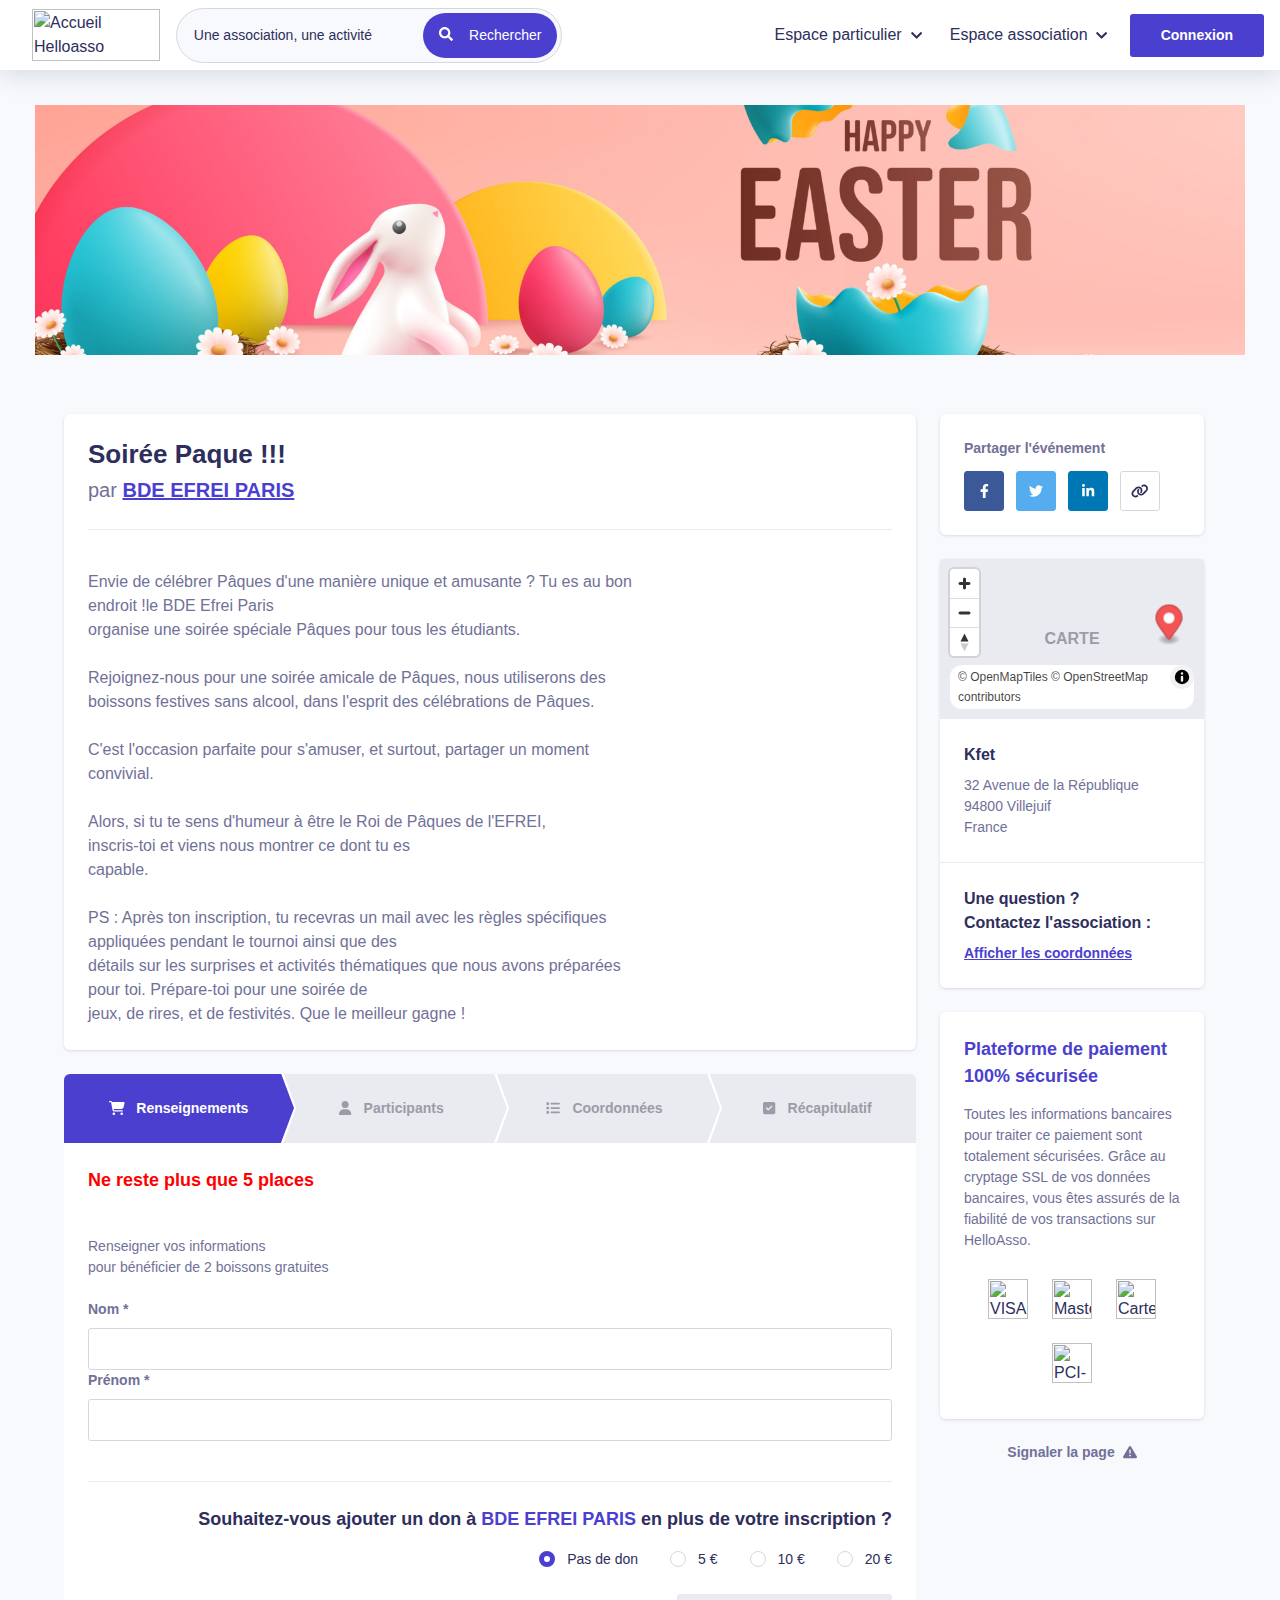
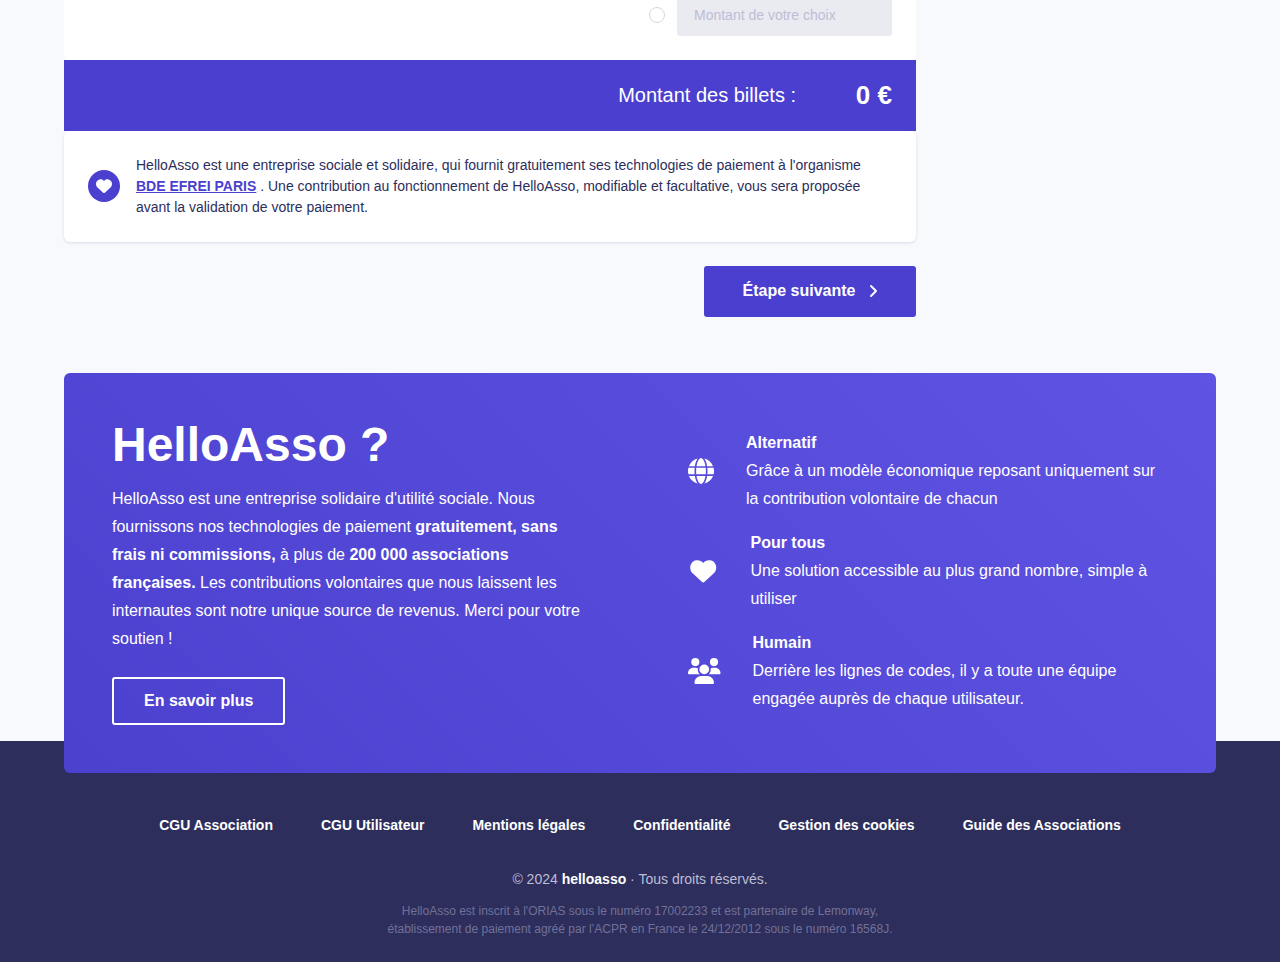
==== commit abd862b6: "OK" ====
--- a/index.html
+++ b/index.html
@@ -39,8 +39,7 @@
         content="Beer pong bde x efrei rugby x continental">
     <meta data-n-head="ssr" data-hid="twitter:image" property="twitter:image"
         content="https://cdn.helloasso.com/images/campaign_banners/image-competition.jpg?resize=fill:500:360">
-    <title>Beer pong bde x efrei rugby x continental</title>
-    <link rel="stylesheet" href="style.css">
+    <title>Soirée Paque :)</title>
     <style type="text/css">
         :root,
         :host {
@@ -1740,7 +1739,7 @@
     <script data-n-head="ssr"
         data-hid="gtm-script">if (!window._gtm_init) { window._gtm_init = 1; (function (w, n, d, m, e, p) { w[d] = (w[d] == 1 || n[d] == 'yes' || n[d] == 1 || n[m] == 1 || (w[e] && w[e][p] && w[e][p]())) ? 1 : 0 })(window, navigator, 'doNotTrack', 'msDoNotTrack', 'external', 'msTrackingProtectionEnabled'); (function (w, d, s, l, x, y) { w[x] = {}; w._gtm_inject = function (i) { if (w.doNotTrack || w[x][i]) return; w[x][i] = 1; w[l] = w[l] || []; w[l].push({ 'gtm.start': new Date().getTime(), event: 'gtm.js' }); var f = d.getElementsByTagName(s)[0], j = d.createElement(s); j.async = true; j.src = 'https://www.googletagmanager.com/gtm.js?id=' + i; f.parentNode.insertBefore(j, f); }; w[y]('GTM-MK78CRC') })(window, document, 'script', 'dataLayer', '_gtm_ids', '_gtm_inject') }</script>
     <script data-n-head="nuxt-jsonld" data-hid="nuxt-jsonld--69afe5d0"
-        type="application/ld+json">{"@context":"http://schema.org","@graph":[{"@context":"http://schema.org","@type":"Organization","url":"https://www.helloasso.com","logo":"https://www.helloasso.com/forms/helloasso-logo.png","name":"HelloAsso","sameAs":["https://www.facebook.com/helloasso","https://twitter.com/helloasso","https://www.youtube.com/channel/UCYz5xk40Yayisba7qTjHAdQ"]},{"@type":"Event","id":"https://www.helloasso.com/associations/bde-efrei-paris/evenements/beer-pong-bde-x-efrei-rugby-x-continental","url":"https://www.helloasso.com/associations/bde-efrei-paris/evenements/beer-pong-bde-x-efrei-rugby-x-continental","logo":"https://cdn.helloasso.com/images/campaign_banners/image-competition.jpg?resize=fill:500:360","description":"Envie d'un Beer-Pong ?\nEnvie de faire sortir l'âme de champion qui est en toi ?\nTu es au bon endroit. EFREI Rugbière et le BDE Efrei Paris organisent une soirée Beer-Pong pour tous les étudiants qui le souhaitent (limité à 12 équipes).\nDonc si tu penses avoir le niveau pour être le champion de l'EFREI inscris toi et montre nous tes talents.\n\nPS : après ton inscription, tu recevras un mail avec les règles appliquées pendant le tournoi","name":"Beer Pong BDE x Efrei Rugby x Continental","organizer":{"@type":"Organization","name":"BDE EFREI PARIS","url":"https://www.helloasso.com/associations/bde-efrei-paris"},"offers":{"@type":"AggregateOffer","url":"https://www.helloasso.com/associations/bde-efrei-paris/evenements/beer-pong-bde-x-efrei-rugby-x-continental","price":"0","priceCurrency":"Eur","offers":[{"url":"https://www.helloasso.com/associations/bde-efrei-paris/evenements/beer-pong-bde-x-efrei-rugby-x-continental","name":"Equipe DUO","price":"0","priceCurrency":"Eur","availability":"http://schema.org/InStock"}]},"location":{"@type":"Place","name":"Kfet","address":{"@type":"PostalAddress","streetAddress":"32 Avenue de la République","addressLocality":"Villejuif","postalCode":"94800","addressCountry":"FRA"}}}]}</script>
+        type="application/ld+json">{"@context":"http://schema.org","@graph":[{"@context":"http://schema.org","@type":"Organization","url":"https://www.helloasso.com","logo":"https://www.helloasso.com/forms/helloasso-logo.png","name":"HelloAsso","sameAs":["https://www.facebook.com/helloasso","https://twitter.com/helloasso","https://www.youtube.com/channel/UCYz5xk40Yayisba7qTjHAdQ"]},{"@type":"Event","id":"https://www.helloasso.com/associations/bde-efrei-paris/evenements/beer-pong-bde-x-efrei-rugby-x-continental","url":"https://www.helloasso.com/associations/bde-efrei-paris/evenements/beer-pong-bde-x-efrei-rugby-x-continental","logo":"https://cdn.helloasso.com/images/campaign_banners/image-competition.jpg?resize=fill:500:360","description":"Envie d'une Soirée Paque ?\nEnvie de faire sortir l'âme de champion qui est en toi ?\nTu es au bon endroit. EFREI Rugbière et le BDE Efrei Paris organisent une soirée Beer-Pong pour tous les étudiants qui le souhaitent (limité à 12 équipes).\nDonc si tu penses avoir le niveau pour être le champion de l'EFREI inscris toi et montre nous tes talents.\n\nPS : après ton inscription, tu recevras un mail avec les règles appliquées pendant le tournoi","name":"Beer Pong BDE x Efrei Rugby x Continental","organizer":{"@type":"Organization","name":"BDE EFREI PARIS","url":"https://www.helloasso.com/associations/bde-efrei-paris"},"offers":{"@type":"AggregateOffer","url":"https://www.helloasso.com/associations/bde-efrei-paris/evenements/beer-pong-bde-x-efrei-rugby-x-continental","price":"0","priceCurrency":"Eur","offers":[{"url":"https://www.helloasso.com/associations/bde-efrei-paris/evenements/beer-pong-bde-x-efrei-rugby-x-continental","name":"Equipe DUO","price":"0","priceCurrency":"Eur","availability":"http://schema.org/InStock"}]},"location":{"@type":"Place","name":"Kfet","address":{"@type":"PostalAddress","streetAddress":"32 Avenue de la République","addressLocality":"Villejuif","postalCode":"94800","addressCountry":"FRA"}}}]}</script>
     <link rel="preload" href="/forms/6d747b5.js" as="script">
     <link rel="preload" href="/forms/d47e587.js" as="script">
     <link rel="preload" href="/forms/4801d4e.js" as="script">
@@ -2853,7 +2852,7 @@
             .Columns:not(.Is-Desktop) {
                 display: -webkit-box;
                 display: -ms-flexbox;
-                display: flex
+                display: block
             }
         }
 
@@ -18117,6 +18116,8 @@
     </style>
     <script charset="utf-8" src="/forms/20fe392.js"></script>
     <script charset="utf-8" src="/forms/02dc75d.js"></script>
+
+    <link rel="stylesheet" href="styleIndex.css">
 </head>
 
 <body>
@@ -18305,26 +18306,18 @@
                     </div>
                 </header> <!---->
                 <main class="Event" data-v-d18ad65a="" data-v-2f94f948="">
-                    <div class="CampaignBanner" data-v-d18ad65a="">
+                    <div class="CampaignBanner" data-v-d18ad65a="" id="fondAffiche">
                         <picture>
-                            <source
-                                srcset="https://cdn.helloasso.com/images/campaign_banners/image-competition.jpg?resize=fill:600:250"
-                                media="(max-width: 599px)">
-                            <source
-                                srcset="https://cdn.helloasso.com/images/campaign_banners/image-competition.jpg?resize=fill:900:250"
-                                media="(min-width: 600px) and (max-width: 899px)">
-                            <source
-                                srcset="https://cdn.helloasso.com/images/campaign_banners/image-competition.jpg?resize=fill:1200:250"
-                                media="(min-width: 900px) and (max-width: 1199px)"> <img
-                                src="https://cdn.helloasso.com/images/campaign_banners/image-competition.jpg?resize=fill:1920:250"
-                                alt="" loading="lazy" class="CampaignBanner--Image">
+                            <source srcset="/Affiche bannière Pâques.jpg?resize=fill:1200:250"
+                                media="(min-width: 900px) and (max-width: 1199px)"> <img src="Affiche paque.jpg" alt=""
+                                loading="lazy" class="CampaignBanner--Image">
                         </picture>
                     </div>
-                    <div class="CampaignWrapper Container" data-v-d18ad65a=""><!---->
-                        <div class="CampaignContent Columns" data-v-fc05bfd2="" data-v-d18ad65a="">
-                            <div class="CampaignForm Column Is-Three-Quarters" data-v-fc05bfd2="">
+                    <div class="CampaignWrapper Container co" data-v-d18ad65a=""><!---->
+                        <div class="CampaignContent Columns co2" data-v-fc05bfd2="" data-v-d18ad65a="">
+                            <div class="CampaignForm Column" data-v-fc05bfd2="">
                                 <div class="CampaignHeader Card" data-v-fc05bfd2="">
-                                    <h1 class="CampaignHeader--Title">Beer Pong BDE x Efrei Rugby x Continental</h1>
+                                    <h1 class="CampaignHeader--Title">Soirée Paque !!!</h1>
                                     <h2 class="CampaignHeader--Subtitle">
                                         par
                                         <a target="_blank" rel="noopener noreferrer"
@@ -18334,16 +18327,26 @@
                                             BDE EFREI PARIS
                                             <!----></a>
                                     </h2> <!---->
-                                    <p class="CampaignHeader--Description"><span>Envie d'un Beer-Pong ?
-                                            Envie de faire sortir l'âme de champion qui est en toi ?
-                                            Tu es au bon endroit. EFREI Rugbière et le BDE Efrei Paris organisent une
-                                            soirée Beer-Pong pour tous les étudiants qui le souhaitent (limité à 12
-                                            équipes).
-                                            Donc si tu penses avoir le niveau pour être le champion de l'EFREI inscris
-                                            toi et montre nous tes talents.
-
-                                            PS : après ton inscription, tu recevras un mail avec les règles appliquées
-                                            pendant le tournoi</span></p>
+                                    <p class="CampaignHeader--Description"><span>
+                                            Envie de célébrer Pâques d'une manière unique et amusante ? Tu es au bon
+                                            endroit !le BDE Efrei Paris
+                                            organise une soirée spéciale Pâques pour tous les étudiants.
+
+                                            Rejoignez-nous pour une soirée amicale de Pâques, nous utiliserons des
+                                            boissons festives sans alcool, dans l'esprit des célébrations de Pâques.
+
+                                            C'est l'occasion parfaite pour s'amuser, et surtout, partager un moment
+                                            convivial.
+
+                                            Alors, si tu te sens d'humeur à être le Roi de Pâques de l'EFREI,
+                                            inscris-toi et viens nous montrer ce dont tu es
+                                            capable.
+
+                                            PS : Après ton inscription, tu recevras un mail avec les règles spécifiques
+                                            appliquées pendant le tournoi ainsi que des
+                                            détails sur les surprises et activités thématiques que nous avons préparées
+                                            pour toi. Prépare-toi pour une soirée de
+                                            jeux, de rires, et de festivités. Que le meilleur gagne !</span></p>
                                 </div> <!----> <!----> <!----> <span data-v-fc05bfd2="">
                                     <div class="CampaignForm--Wrapper" data-v-fc05bfd2="">
                                         <div id="anchorToTickets" class="NavSteps" data-v-fc05bfd2=""><button
@@ -18358,7 +18361,7 @@
                                                         class=""></path>
                                                 </svg> <span class="visually-hidden">
                                                     Actuelle :
-                                                </span> <span>Choix des billets</span></button><button type="button"
+                                                </span> <span>Renseignements</span></button><button type="button"
                                                 disabled="disabled" tabindex="-1" data-ux="Forms_EVENT_NavSteps_Step_2"
                                                 class="NavStep" style="width:25%;"><svg aria-hidden="true"
                                                     focusable="false" data-prefix="fas" data-icon="user" role="img"
--- a/styleIndex.css
+++ b/styleIndex.css
@@ -0,0 +1,21 @@
+#fondAffiche {
+    width: calc(100% - 70px);
+    margin: 35px
+}
+
+.co {
+    display: flex;
+}
+
+.co2 {
+    margin-right: 0;
+    display: flex;
+}
+
+
+@media (width < 900px) {
+    .co {
+        display: flex;
+        flex-direction: column;
+    }
+}